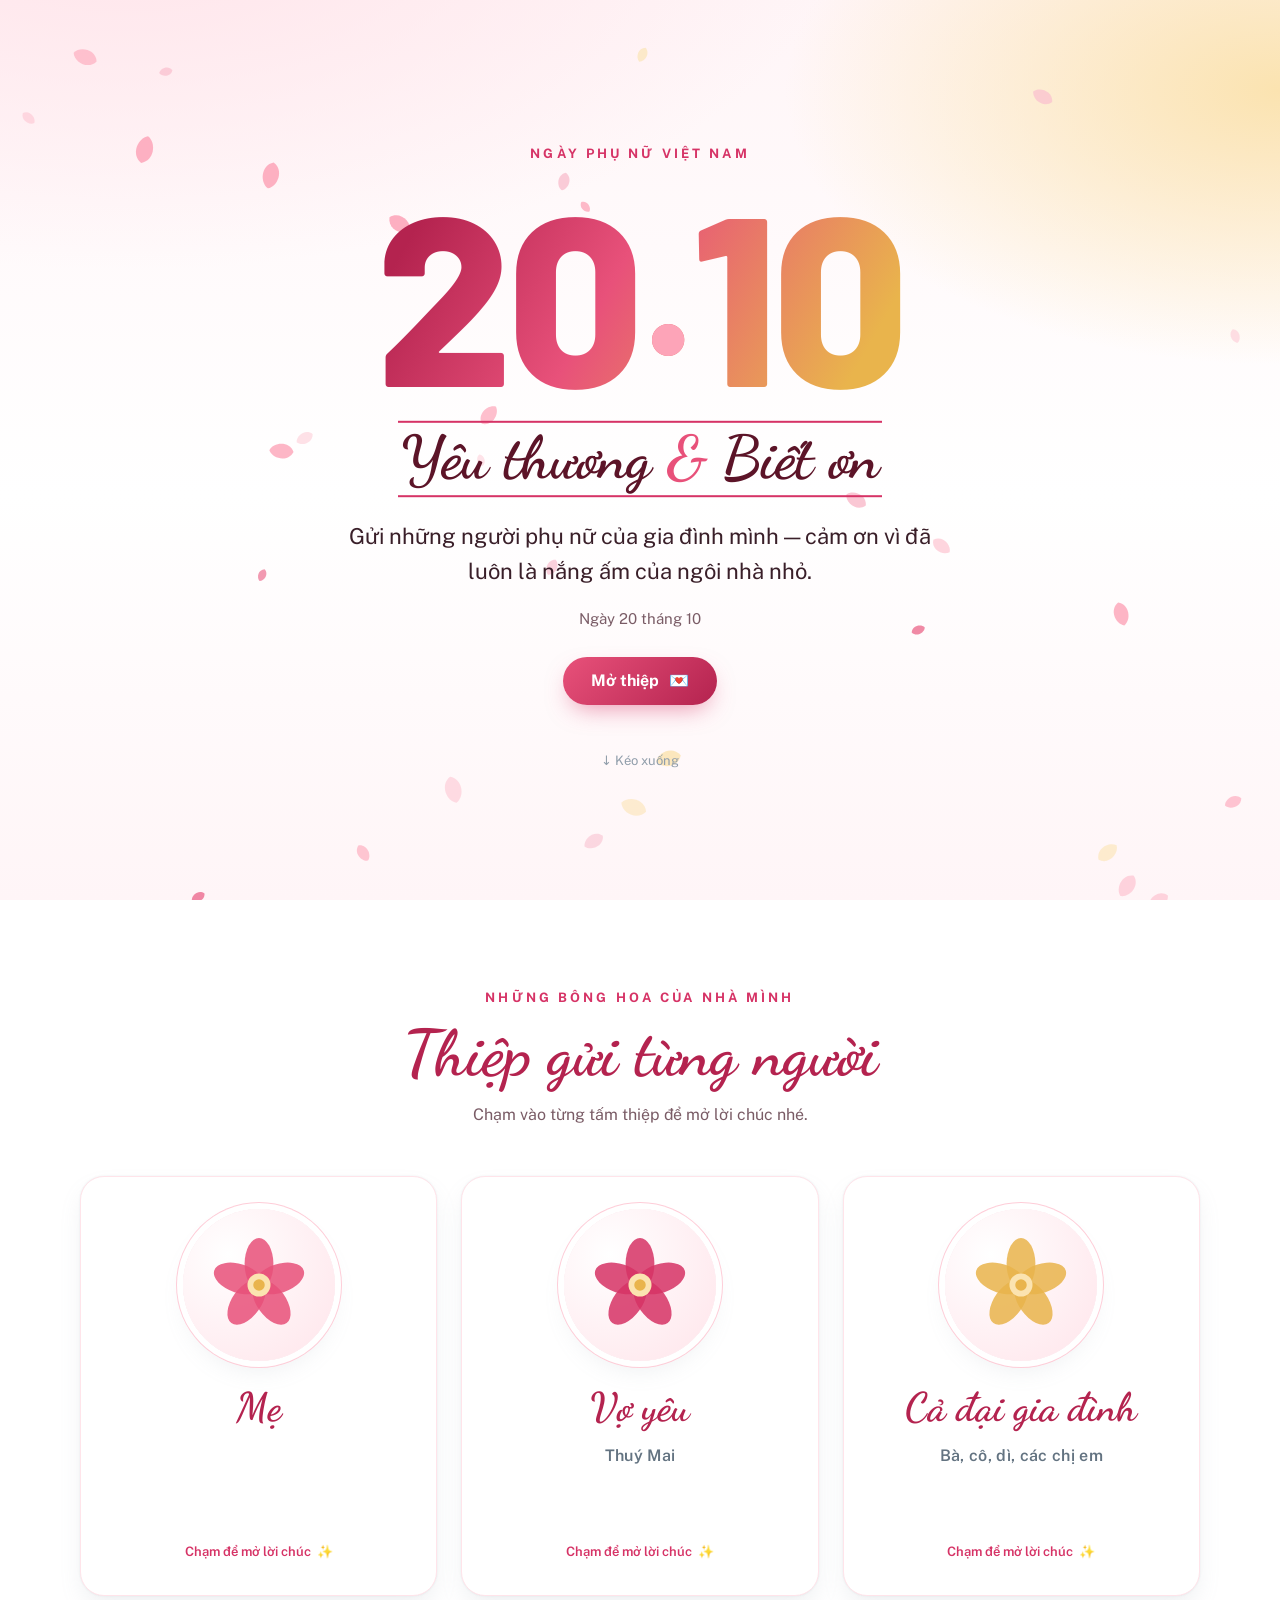
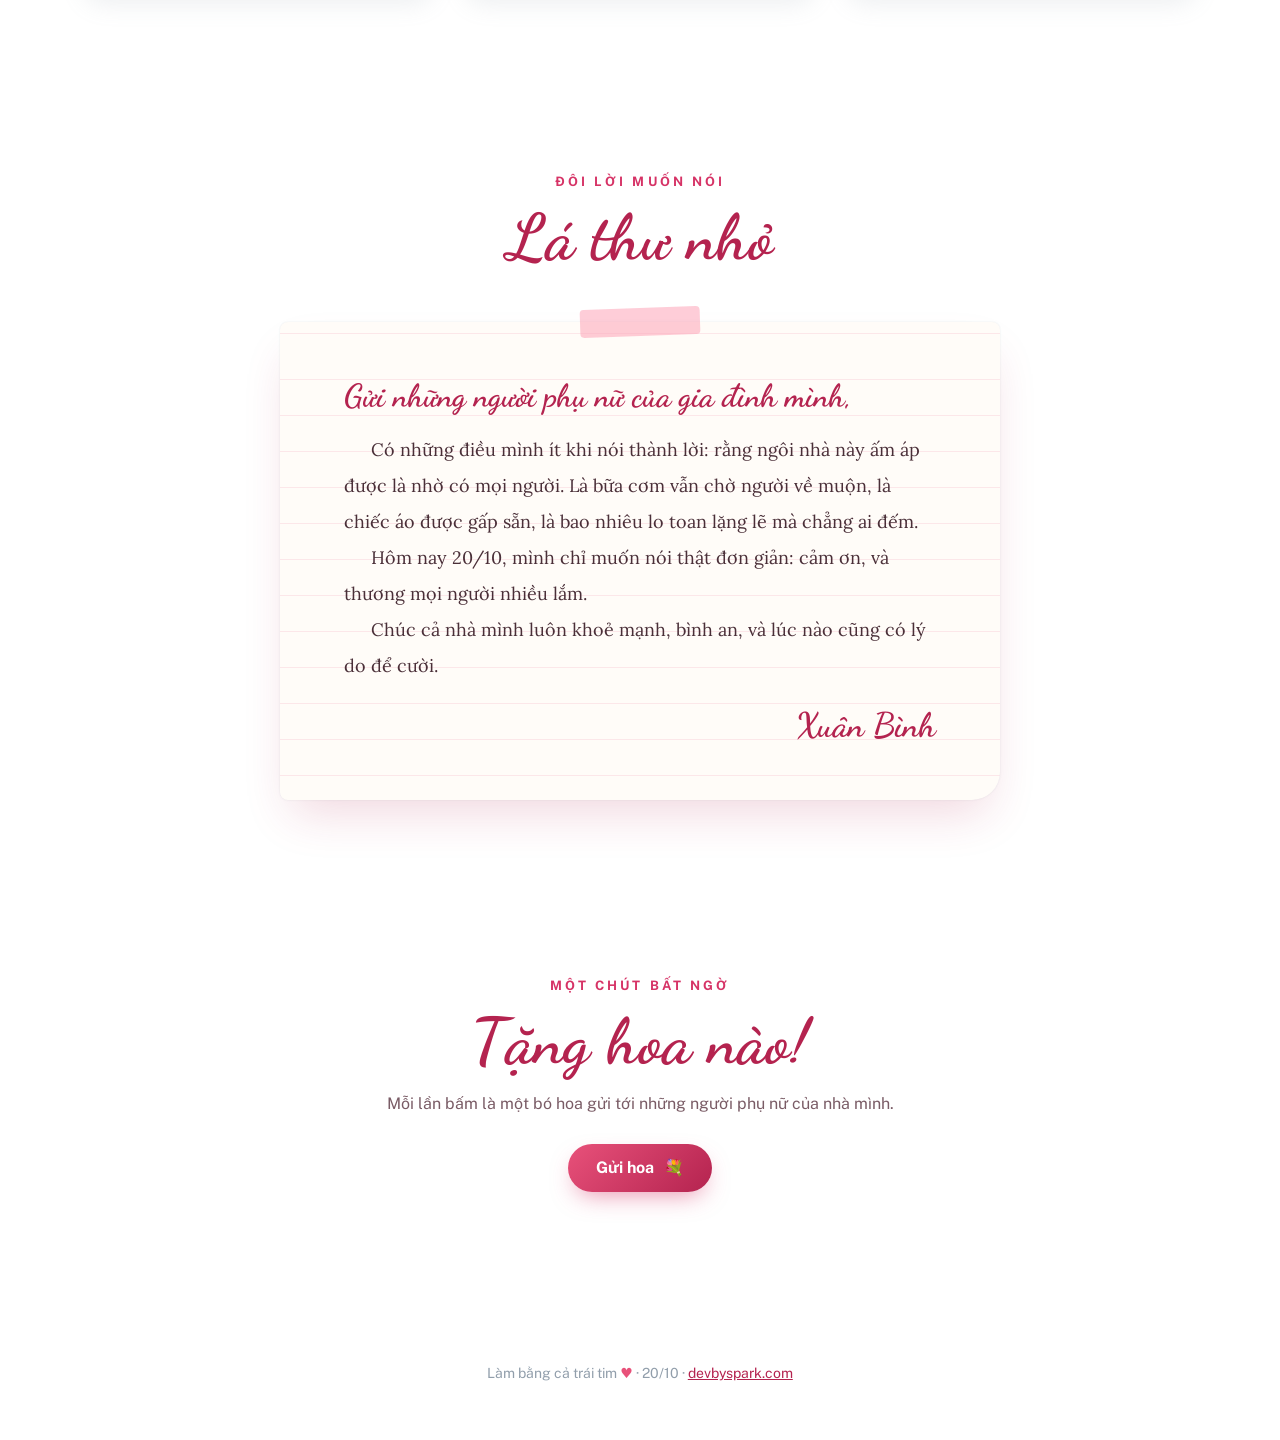
==== index.html @ 5cf52f30 "Trang thiệp 20/10 cho gia đình (family.devbyspark.com) Một file index.html tĩnh: hero 20•10, thiệp l" ====
<!doctype html>
<html lang="vi">
<head>
  <meta charset="utf-8">
  <meta name="viewport" content="width=device-width, initial-scale=1, viewport-fit=cover">
  <title>Chúc mừng 20/10 · Gia đình Xuân Bình</title>
  <meta name="description" content="Gửi những người phụ nữ của gia đình mình — chúc mừng Ngày Phụ nữ Việt Nam 20/10.">
  <meta name="theme-color" content="#FFF1F4">
  <meta name="color-scheme" content="light">

  <!-- Ảnh xem trước khi gửi link qua Zalo / Messenger / Facebook -->
  <meta property="og:type" content="website">
  <meta property="og:url" content="https://family.devbyspark.com/">
  <meta property="og:title" content="Chúc mừng 20/10 🌷 Gửi những người phụ nữ của gia đình mình">
  <meta property="og:description" content="Cảm ơn vì đã luôn là nắng ấm của ngôi nhà nhỏ. Chạm để mở thiệp nhé!">
  <meta property="og:image" content="https://family.devbyspark.com/og.png">
  <meta property="og:image:width" content="1200">
  <meta property="og:image:height" content="630">
  <meta name="twitter:card" content="summary_large_image">

  <link rel="icon" href="data:image/svg+xml,<svg xmlns='http://www.w3.org/2000/svg' viewBox='0 0 100 100'><text y='.9em' font-size='90'>🌷</text></svg>">

  <link rel="preconnect" href="https://fonts.googleapis.com">
  <link rel="preconnect" href="https://fonts.gstatic.com" crossorigin>
  <link href="https://fonts.googleapis.com/css2?family=Barlow:wght@700;800&family=Dancing+Script:wght@600;700&family=Lora:ital@0;1&family=Public+Sans:wght@400;600;700&display=swap" rel="stylesheet">

  <style>
    /* Font + thang xám lấy theo Minimal (devbyspark.com), màu chủ đạo đổi sang hồng cho 20/10 */
    :root {
      --rose-50: #FFF5F7;
      --rose-100: #FFE4EA;
      --rose-200: #FECDD8;
      --rose-300: #FDA4B8;
      --rose-500: #E8517A;
      --rose-600: #D63366;
      --rose-700: #B4234F;
      --rose-900: #5C1428;
      --gold-200: #FBE3B0;
      --gold-500: #E9B44C;
      --grey-500: #919EAB;
      --grey-600: #637381;
      --grey-800: #1C252E;
      --text: #3A1F29;
      --muted: #7A5C66;
      --paper: #FFFCF8;
      --font-sans: 'Public Sans', system-ui, -apple-system, 'Segoe UI', Roboto, sans-serif;
      --font-display: 'Barlow', var(--font-sans);
      --font-script: 'Dancing Script', 'Segoe Script', cursive;
      --font-serif: 'Lora', Georgia, serif;
      --radius: 24px;
      --shadow: 0 0 2px 0 rgba(145, 158, 171, .2), 0 12px 24px -4px rgba(145, 158, 171, .16);
      --shadow-lg: 0 0 2px 0 rgba(145, 158, 171, .24), 0 24px 48px -12px rgba(180, 35, 79, .18);
    }

    *, *::before, *::after { box-sizing: border-box; margin: 0; padding: 0; }
    html { scroll-behavior: smooth; -webkit-text-size-adjust: 100%; }
    body {
      font-family: var(--font-sans);
      color: var(--text);
      background:
        radial-gradient(1200px 600px at 10% -10%, var(--rose-100), transparent 60%),
        radial-gradient(900px 500px at 100% 10%, var(--gold-200), transparent 55%),
        linear-gradient(180deg, var(--rose-50) 0%, #fff 55%, var(--rose-50) 100%);
      background-attachment: fixed;
      line-height: 1.6;
      overflow-x: hidden;
      min-height: 100vh;
    }
    img { display: block; max-width: 100%; }
    a { color: var(--rose-700); }
    :focus-visible { outline: 3px solid var(--rose-500); outline-offset: 3px; border-radius: 8px; }

    #petals { position: fixed; inset: 0; width: 100%; height: 100%; pointer-events: none; z-index: 1; }
    main, footer { position: relative; z-index: 2; }

    .container { width: min(1120px, 100% - 32px); margin-inline: auto; }
    section { padding: 88px 0; }
    .eyebrow {
      font-size: 13px; font-weight: 700; letter-spacing: .24em; text-transform: uppercase;
      color: var(--rose-600);
    }
    .section-title {
      font-family: var(--font-script); font-weight: 700; color: var(--rose-700);
      font-size: clamp(40px, 7vw, 64px); line-height: 1.15; margin-top: 8px;
    }
    .section-sub { color: var(--muted); max-width: 560px; margin: 12px auto 0; }
    .center { text-align: center; }

    /* ---------- Hero ---------- */
    .hero {
      min-height: 100svh; display: grid; place-items: center; text-align: center;
      padding: 72px 0 56px;
    }
    .hero-inner { display: flex; flex-direction: column; align-items: center; gap: 18px; }
    .big-date {
      font-family: var(--font-display); font-weight: 800; line-height: .9;
      font-size: clamp(104px, 26vw, 240px); letter-spacing: -.02em;
      background: linear-gradient(120deg, var(--rose-700) 10%, var(--rose-500) 45%, var(--gold-500) 90%);
      -webkit-background-clip: text; background-clip: text; color: transparent;
      animation: rise 1s cubic-bezier(.16, 1, .3, 1) both;
    }
    .big-date .dot { font-size: .5em; vertical-align: middle; margin: 0 .08em; color: var(--rose-300); -webkit-text-fill-color: var(--rose-300); }

    /* Hiệu ứng chữ lấy từ trang cưới (ml5): vạch kẻ mở ra rồi tách đôi, chữ trượt vào từ hai bên */
    .ml5 {
      font-family: var(--font-script); font-weight: 700; color: var(--rose-900);
      font-size: clamp(34px, 7vw, 60px); line-height: 1;
    }
    .ml5 .wrap { position: relative; display: inline-block; padding: .18em .05em .22em; white-space: nowrap; }
    .ml5 .line {
      position: absolute; left: 0; right: 0; top: 50%; height: 2px; margin-top: -1px;
      background: var(--rose-600); opacity: 0; scale: 0 1;
    }
    .ml5 .line1 { animation: grow .7s cubic-bezier(.87, 0, .13, 1) .5s both, up .6s cubic-bezier(.16, 1, .3, 1) 1.2s both; }
    .ml5 .line2 { animation: grow .7s cubic-bezier(.87, 0, .13, 1) .5s both, down .6s cubic-bezier(.16, 1, .3, 1) 1.2s both; }
    .ml5 .letters { display: inline-block; opacity: 0; }
    .ml5 .left { animation: inLeft .6s cubic-bezier(.16, 1, .3, 1) 1.5s both; }
    .ml5 .amp { margin: 0 .25em; color: var(--rose-500); animation: amp .6s cubic-bezier(.16, 1, .3, 1) 1.3s both; }
    .ml5 .right { animation: inRight .6s cubic-bezier(.16, 1, .3, 1) 1.7s both; }

    @keyframes grow { from { opacity: .5; scale: 0 1; } to { opacity: 1; scale: 1 1; } }
    @keyframes up { to { translate: 0 -.62em; } }
    @keyframes down { to { translate: 0 .62em; } }
    @keyframes amp { from { opacity: 0; scale: 1 .5; } to { opacity: 1; scale: 1 1; } }
    @keyframes inLeft { from { opacity: 0; translate: .5em 0; } to { opacity: 1; translate: 0 0; } }
    @keyframes inRight { from { opacity: 0; translate: -.5em 0; } to { opacity: 1; translate: 0 0; } }
    @keyframes rise { from { opacity: 0; translate: 0 24px; } to { opacity: 1; translate: 0 0; } }
    @keyframes fade { from { opacity: 0; } to { opacity: 1; } }

    .hero-lead {
      font-size: clamp(18px, 2.6vw, 22px); color: var(--text); max-width: 620px;
      animation: fade 1s ease 1.5s both;
    }
    .hero-date { color: var(--muted); font-size: 15px; animation: fade 1s ease 1.7s both; }
    .btn {
      display: inline-flex; align-items: center; gap: 10px; cursor: pointer;
      font: 700 16px/1 var(--font-sans); color: #fff; text-decoration: none;
      background: linear-gradient(135deg, var(--rose-500), var(--rose-700));
      border: 0; border-radius: 999px; padding: 16px 28px; margin-top: 8px;
      box-shadow: 0 10px 24px -8px rgba(214, 51, 102, .55);
      transition: transform .2s ease, box-shadow .2s ease;
      -webkit-tap-highlight-color: transparent;
    }
    .btn:hover { transform: translateY(-2px); box-shadow: 0 14px 28px -8px rgba(214, 51, 102, .6); }
    .btn:active { transform: translateY(0) scale(.98); }
    .hero .btn { animation: fade 1s ease 1.9s both; }
    .btn-ghost {
      background: #fff; color: var(--rose-700); box-shadow: var(--shadow);
      border: 1px solid var(--rose-200);
    }
    .scroll-hint { margin-top: 28px; font-size: 13px; color: var(--grey-500); animation: fade 1s ease 2.2s both; }
    .scroll-hint span { display: inline-block; animation: bob 1.6s ease-in-out infinite; }
    @keyframes bob { 50% { translate: 0 6px; } }

    /* ---------- Thiệp từng người ---------- */
    .cards {
      display: grid; gap: 24px; margin-top: 48px;
      grid-template-columns: repeat(auto-fit, minmax(min(100%, 300px), 1fr));
    }
    .card {
      all: unset; display: block; cursor: pointer; perspective: 1400px;
      -webkit-tap-highlight-color: transparent; border-radius: var(--radius);
    }
    .card-inner {
      display: grid; transform-style: preserve-3d;
      transition: transform .8s cubic-bezier(.2, .8, .2, 1);
    }
    .card[aria-pressed="true"] .card-inner { transform: rotateY(180deg); }
    .face {
      grid-area: 1 / 1; backface-visibility: hidden; -webkit-backface-visibility: hidden;
      border-radius: var(--radius); padding: 32px 28px; min-height: 420px;
      display: flex; flex-direction: column; align-items: center; justify-content: center;
      text-align: center; gap: 14px; box-shadow: var(--shadow);
    }
    .front {
      background: #fff; border: 1px solid var(--rose-100);
      transition: box-shadow .3s ease, translate .3s ease;
    }
    .card:hover .front { box-shadow: var(--shadow-lg); translate: 0 -4px; }
    .back {
      transform: rotateY(180deg);
      background: linear-gradient(160deg, var(--rose-600), var(--rose-900));
      color: #fff;
    }
    .avatar {
      width: 152px; height: 152px; border-radius: 50%; overflow: hidden; flex: none;
      background: radial-gradient(circle at 30% 30%, #fff, var(--rose-100));
      box-shadow: 0 0 0 6px #fff, 0 0 0 7px var(--rose-200), var(--shadow);
      display: grid; place-items: center;
    }
    .avatar img { width: 100%; height: 100%; object-fit: cover; }
    .avatar svg { width: 96px; height: 96px; }
    .role { font-family: var(--font-script); font-weight: 700; font-size: 40px; line-height: 1.1; color: var(--rose-700); margin-top: 10px; }
    .name { font-weight: 600; color: var(--grey-600); letter-spacing: .02em; }
    .tap {
      margin-top: auto; font-size: 13px; color: var(--rose-600); font-weight: 600;
      display: inline-flex; gap: 6px; align-items: center;
    }
    .back .to { font-family: var(--font-script); font-size: 34px; line-height: 1.1; }
    .back .wish { font-family: var(--font-serif); font-style: italic; font-size: 17px; line-height: 1.75; max-width: 34ch; }
    .back .tap { color: var(--rose-200); }

    /* ---------- Lá thư ---------- */
    .letter {
      position: relative; max-width: 720px; margin: 48px auto 0;
      background: var(--paper); border-radius: 8px 8px 28px 8px; padding: 56px clamp(24px, 6vw, 64px);
      box-shadow: var(--shadow-lg);
      background-image: repeating-linear-gradient(transparent 0 35px, rgba(232, 81, 122, .12) 35px 36px);
      background-position: 0 22px;
    }
    .letter::before {
      content: ""; position: absolute; top: -14px; left: 50%; translate: -50% 0;
      width: 120px; height: 28px; border-radius: 4px; rotate: -2deg;
      background: rgba(253, 164, 184, .55);
    }
    .letter .hello { font-family: var(--font-script); font-weight: 700; font-size: 32px; color: var(--rose-700); line-height: 36px; margin-bottom: 18px; }
    .letter p { font-family: var(--font-serif); font-size: 18px; line-height: 36px; color: #4A2F38; }
    .letter p + p { margin-top: 0; text-indent: 1.5em; }
    .letter .sign { font-family: var(--font-script); font-weight: 700; font-size: 34px; color: var(--rose-700); text-align: right; margin-top: 24px; line-height: 36px; }

    /* ---------- Album (chỉ hiện khi có ảnh) ---------- */
    .gallery {
      display: grid; grid-template-columns: repeat(3, 1fr); gap: 16px;
      height: 130vh; overflow: hidden; margin-top: 48px; border-radius: var(--radius);
      background: var(--rose-900); padding: 16px;
    }
    .gallery .col { display: flex; flex-direction: column; gap: 16px; will-change: transform; }
    .gallery .col:nth-child(1) { margin-top: -30%; }
    .gallery .col:nth-child(2) { margin-top: -70%; }
    .gallery .col:nth-child(3) { margin-top: -40%; }
    .gallery img { width: 100%; aspect-ratio: 3 / 4; object-fit: cover; border-radius: 16px; }
    @media (max-width: 640px) {
      .gallery { grid-template-columns: repeat(2, 1fr); height: 110vh; gap: 10px; padding: 10px; }
      .gallery .col { gap: 10px; }
      .gallery .col:nth-child(3) { display: none; }
    }

    /* ---------- Tặng hoa ---------- */
    .gift { text-align: center; }
    .gift-count { margin-top: 16px; color: var(--muted); min-height: 1.6em; }
    .burst {
      position: fixed; left: 0; top: 0; pointer-events: none; z-index: 50;
      font-size: 28px; line-height: 1; will-change: transform, opacity;
    }

    footer { padding: 40px 0 56px; text-align: center; color: var(--grey-500); font-size: 14px; }
    footer .heart { color: var(--rose-500); }

    .reveal-on-scroll { opacity: 0; translate: 0 32px; transition: opacity .9s ease, translate .9s cubic-bezier(.16, 1, .3, 1); }
    .reveal-on-scroll.in { opacity: 1; translate: 0 0; }

    @media (prefers-reduced-motion: reduce) {
      *, *::before, *::after { animation-duration: .01ms !important; animation-delay: 0s !important; transition-duration: .01ms !important; }
      .reveal-on-scroll { opacity: 1; translate: none; }
      html { scroll-behavior: auto; }
    }
  </style>
</head>
<body>
  <canvas id="petals" aria-hidden="true"></canvas>

  <main>
    <header class="hero">
      <div class="container hero-inner">
        <p class="eyebrow">Ngày Phụ nữ Việt Nam</p>
        <h1 class="big-date" aria-label="20 tháng 10">20<span class="dot">•</span>10</h1>
        <p class="ml5" aria-label="Yêu thương và biết ơn">
          <span class="wrap" aria-hidden="true">
            <span class="line line1"></span>
            <span class="letters left">Yêu thương</span><span class="letters amp">&amp;</span><span class="letters right">Biết ơn</span>
            <span class="line line2"></span>
          </span>
        </p>
        <p class="hero-lead">Gửi những người phụ nữ của gia đình mình — cảm ơn vì đã luôn là nắng ấm của ngôi nhà nhỏ.</p>
        <p class="hero-date" id="today">20 tháng 10</p>
        <a class="btn" href="#thiep">Mở thiệp <span aria-hidden="true">💌</span></a>
        <p class="scroll-hint"><span aria-hidden="true">↓</span> Kéo xuống</p>
      </div>
    </header>

    <section id="thiep">
      <div class="container center">
        <p class="eyebrow reveal-on-scroll">Những bông hoa của nhà mình</p>
        <h2 class="section-title reveal-on-scroll">Thiệp gửi từng người</h2>
        <p class="section-sub reveal-on-scroll">Chạm vào từng tấm thiệp để mở lời chúc nhé.</p>
        <div class="cards" id="cards"></div>
      </div>
    </section>

    <section id="album" hidden>
      <div class="container center">
        <p class="eyebrow reveal-on-scroll">Những khoảnh khắc</p>
        <h2 class="section-title reveal-on-scroll">Nhà mình</h2>
        <div class="gallery" id="gallery"></div>
      </div>
    </section>

    <section id="thu">
      <div class="container center">
        <p class="eyebrow reveal-on-scroll">Đôi lời muốn nói</p>
        <h2 class="section-title reveal-on-scroll">Lá thư nhỏ</h2>
        <article class="letter reveal-on-scroll" style="text-align:left">
          <p class="hello">Gửi những người phụ nữ của gia đình mình,</p>
          <p>Có những điều mình ít khi nói thành lời: rằng ngôi nhà này ấm áp được là nhờ có mọi người. Là bữa cơm vẫn chờ người về muộn, là chiếc áo được gấp sẵn, là bao nhiêu lo toan lặng lẽ mà chẳng ai đếm.</p>
          <p>Hôm nay 20/10, mình chỉ muốn nói thật đơn giản: cảm ơn, và thương mọi người nhiều lắm.</p>
          <p>Chúc cả nhà mình luôn khoẻ mạnh, bình an, và lúc nào cũng có lý do để cười.</p>
          <p class="sign">Xuân Bình</p>
        </article>
      </div>
    </section>

    <section class="gift">
      <div class="container">
        <p class="eyebrow reveal-on-scroll">Một chút bất ngờ</p>
        <h2 class="section-title reveal-on-scroll">Tặng hoa nào!</h2>
        <p class="section-sub reveal-on-scroll">Mỗi lần bấm là một bó hoa gửi tới những người phụ nữ của nhà mình.</p>
        <button class="btn" id="giftBtn" type="button" style="margin-top:28px">Gửi hoa <span aria-hidden="true">💐</span></button>
        <p class="gift-count" id="giftCount" aria-live="polite"></p>
      </div>
    </section>
  </main>

  <footer>
    <p>Làm bằng cả trái tim <span class="heart">♥</span> · 20/10 · <a href="https://devbyspark.com">devbyspark.com</a></p>
  </footer>

  <script>
    // ====== SỬA NỘI DUNG Ở ĐÂY ======
    // photo: đường dẫn ảnh trong thư mục photos/ (vd 'photos/me.jpg'), để trống thì hiện hình bông hoa.
    const FAMILY = [
      {
        role: 'Mẹ',
        name: '',
        to: 'Gửi mẹ yêu',
        photo: '',
        color: '#E8517A',
        wish: 'Cảm ơn mẹ vì cả một đời tảo tần, vì những bữa cơm ấm và những lời dặn dò chưa bao giờ cũ. Con chúc mẹ luôn mạnh khoẻ, vui vẻ và bình an — để con được làm con của mẹ thật lâu.'
      },
      {
        role: 'Vợ yêu',
        name: 'Thuý Mai',
        to: 'Gửi Mai của anh',
        photo: '',
        color: '#D63366',
        wish: 'Cảm ơn em đã cùng anh về chung một nhà và biến những ngày bình thường thành những ngày đáng nhớ. Chúc em luôn xinh đẹp, được yêu thương và cười thật nhiều. Hôm nay em cứ nghỉ ngơi, mọi việc để anh lo nhé!'
      },
      {
        role: 'Cả đại gia đình',
        name: 'Bà, cô, dì, các chị em',
        to: 'Gửi cả nhà mình',
        photo: '',
        color: '#E9B44C',
        wish: 'Chúc bà, các cô, các dì và các chị em gái trong đại gia đình một ngày 20/10 thật nhiều niềm vui — luôn khoẻ, luôn đẹp và luôn được yêu thương như cách mọi người vẫn thương cả nhà.'
      }
    ];

    // Ảnh album (để trống thì ẩn mục album). Vd: ['photos/1.jpg', 'photos/2.jpg', ...]
    const PHOTOS = [];
    // =================================

    const flowerSvg = (c) => `
      <svg viewBox="0 0 100 100" aria-hidden="true">
        <g transform="translate(50 50)">
          ${[0, 72, 144, 216, 288].map(r => `<ellipse rx="15" ry="27" cy="-22" fill="${c}" opacity=".85" transform="rotate(${r})"/>`).join('')}
          <circle r="12" fill="#FBE3B0"/><circle r="6" fill="#E9B44C"/>
        </g>
      </svg>`;

    const esc = (s) => String(s).replace(/[&<>"']/g, ch => ({ '&': '&amp;', '<': '&lt;', '>': '&gt;', '"': '&quot;', "'": '&#39;' }[ch]));

    // Thiệp lật
    const cardsEl = document.getElementById('cards');
    cardsEl.innerHTML = FAMILY.map((p, i) => `
      <button class="card reveal-on-scroll" type="button" aria-pressed="false" style="transition-delay:${i * 120}ms"
              aria-label="Thiệp gửi ${esc(p.role)}${p.name ? ' ' + esc(p.name) : ''} — chạm để lật">
        <span class="card-inner">
          <span class="face front">
            <span class="avatar">${p.photo ? `<img src="${esc(p.photo)}" alt="${esc(p.name || p.role)}" loading="lazy">` : flowerSvg(p.color)}</span>
            <span class="role">${esc(p.role)}</span>
            ${p.name ? `<span class="name">${esc(p.name)}</span>` : ''}
            <span class="tap">Chạm để mở lời chúc <span aria-hidden="true">✨</span></span>
          </span>
          <span class="face back">
            <span class="to">${esc(p.to)}</span>
            <span class="wish">${esc(p.wish)}</span>
            <span class="tap">Chạm để lật lại</span>
          </span>
        </span>
      </button>`).join('');
    cardsEl.addEventListener('click', (e) => {
      const card = e.target.closest('.card');
      if (!card) return;
      const open = card.getAttribute('aria-pressed') !== 'true';
      card.setAttribute('aria-pressed', String(open));
      if (open) burst(card, 10);
    });

    // Ngày hôm nay (giờ Việt Nam)
    try {
      const now = new Date();
      const vn = new Intl.DateTimeFormat('vi-VN', { timeZone: 'Asia/Ho_Chi_Minh', weekday: 'long', day: 'numeric', month: 'long', year: 'numeric' }).format(now);
      const dm = new Intl.DateTimeFormat('en-GB', { timeZone: 'Asia/Ho_Chi_Minh', day: '2-digit', month: '2-digit' }).format(now);
      document.getElementById('today').textContent = dm === '20/10' ? `Hôm nay · ${vn.charAt(0).toUpperCase() + vn.slice(1)}` : 'Ngày 20 tháng 10';
    } catch (_) { /* giữ chữ mặc định */ }

    // Album parallax (giống trang cưới, viết lại không cần framer-motion)
    const reduceMotion = window.matchMedia('(prefers-reduced-motion: reduce)').matches;
    if (PHOTOS.length) {
      const album = document.getElementById('album');
      const gallery = document.getElementById('gallery');
      album.hidden = false;
      const cols = [[], [], []];
      for (let i = 0; i < Math.max(PHOTOS.length, 9); i++) cols[i % 3].push(PHOTOS[i % PHOTOS.length]);
      gallery.innerHTML = cols.map(c => `<div class="col">${c.map(src => `<img src="${esc(src)}" alt="" loading="lazy">`).join('')}</div>`).join('');
      if (!reduceMotion) {
        const colEls = [...gallery.children];
        const speeds = [0.9, 1.6, 0.6];
        let ticking = false;
        const update = () => {
          ticking = false;
          const r = gallery.getBoundingClientRect();
          const progress = Math.min(1, Math.max(0, (innerHeight - r.top) / (innerHeight + r.height)));
          colEls.forEach((el, i) => { el.style.transform = `translate3d(0, ${progress * speeds[i] * r.height * 0.6}px, 0)`; });
        };
        addEventListener('scroll', () => { if (!ticking) { ticking = true; requestAnimationFrame(update); } }, { passive: true });
        update();
      }
    }

    // Hiện dần khi cuộn tới
    const io = 'IntersectionObserver' in window ? new IntersectionObserver((entries) => {
      entries.forEach(en => { if (en.isIntersecting) { en.target.classList.add('in'); io.unobserve(en.target); } });
    }, { threshold: 0.15 }) : null;
    document.querySelectorAll('.reveal-on-scroll').forEach(el => io ? io.observe(el) : el.classList.add('in'));

    // Bung hoa
    const FLOWERS = ['🌷', '🌸', '🌹', '💐', '🌺', '💖'];
    function burst(fromEl, n) {
      if (reduceMotion || !Element.prototype.animate) return;
      const r = fromEl.getBoundingClientRect();
      const cx = r.left + r.width / 2, cy = r.top + r.height / 2;
      for (let i = 0; i < n; i++) {
        const s = document.createElement('span');
        s.className = 'burst';
        s.textContent = FLOWERS[(Math.random() * FLOWERS.length) | 0];
        document.body.appendChild(s);
        const a = Math.random() * Math.PI * 2, d = 90 + Math.random() * 160;
        const dx = Math.cos(a) * d, dy = Math.sin(a) * d - 80;
        const rot = (Math.random() - .5) * 540;
        s.animate([
          { transform: `translate(${cx - 14}px, ${cy - 14}px) scale(.4) rotate(0deg)`, opacity: 1 },
          { transform: `translate(${cx - 14 + dx}px, ${cy - 14 + dy}px) scale(1.2) rotate(${rot / 2}deg)`, opacity: 1, offset: .55 },
          { transform: `translate(${cx - 14 + dx * 1.15}px, ${cy - 14 + dy + 160}px) scale(.9) rotate(${rot}deg)`, opacity: 0 }
        ], { duration: 1400 + Math.random() * 700, easing: 'cubic-bezier(.2,.7,.3,1)' }).onfinish = () => s.remove();
      }
    }

    const giftBtn = document.getElementById('giftBtn');
    const giftCount = document.getElementById('giftCount');
    let gifts = 0;
    try { gifts = parseInt(localStorage.getItem('family-2010-gifts') || '0', 10) || 0; } catch (_) {}
    const renderGifts = () => { giftCount.textContent = gifts ? `Bạn đã gửi ${gifts} bó hoa 💗` : ''; };
    renderGifts();
    giftBtn.addEventListener('click', () => {
      gifts++;
      try { localStorage.setItem('family-2010-gifts', String(gifts)); } catch (_) {}
      renderGifts();
      burst(giftBtn, 18);
    });

    // Cánh hoa rơi
    (function petals() {
      const canvas = document.getElementById('petals');
      const ctx = canvas.getContext && canvas.getContext('2d');
      if (!ctx || reduceMotion) return;
      const colors = ['#FDA4B8', '#FECDD8', '#E8517A', '#FBE3B0', '#F9C0CF'];
      let w, h, dpr, list = [];
      const make = (initial) => ({
        x: Math.random() * w,
        y: initial ? Math.random() * h : -20,
        r: 6 + Math.random() * 8,
        vy: 0.4 + Math.random() * 0.9,
        vx: -0.3 + Math.random() * 0.6,
        rot: Math.random() * Math.PI * 2,
        vr: (Math.random() - .5) * 0.03,
        sway: Math.random() * Math.PI * 2,
        c: colors[(Math.random() * colors.length) | 0],
        a: 0.55 + Math.random() * 0.35
      });
      function resize() {
        dpr = Math.min(window.devicePixelRatio || 1, 2);
        w = innerWidth; h = innerHeight;
        canvas.width = w * dpr; canvas.height = h * dpr;
        ctx.setTransform(dpr, 0, 0, dpr, 0, 0);
        const target = Math.round(Math.min(34, Math.max(14, w / 36)));
        while (list.length < target) list.push(make(true));
        list.length = target;
      }
      function frame() {
        ctx.clearRect(0, 0, w, h);
        for (const p of list) {
          p.sway += 0.02; p.y += p.vy; p.x += p.vx + Math.sin(p.sway) * 0.5; p.rot += p.vr;
          if (p.y > h + 20 || p.x < -30 || p.x > w + 30) Object.assign(p, make(false));
          ctx.save();
          ctx.translate(p.x, p.y); ctx.rotate(p.rot);
          ctx.globalAlpha = p.a; ctx.fillStyle = p.c;
          ctx.beginPath();
          ctx.moveTo(0, -p.r);
          ctx.bezierCurveTo(p.r * .9, -p.r * .6, p.r * .7, p.r * .7, 0, p.r);
          ctx.bezierCurveTo(-p.r * .7, p.r * .7, -p.r * .9, -p.r * .6, 0, -p.r);
          ctx.fill();
          ctx.restore();
        }
        raf = requestAnimationFrame(frame);
      }
      let raf;
      resize();
      addEventListener('resize', resize);
      document.addEventListener('visibilitychange', () => {
        if (document.hidden) cancelAnimationFrame(raf); else raf = requestAnimationFrame(frame);
      });
      raf = requestAnimationFrame(frame);
    })();
  </script>
</body>
</html>
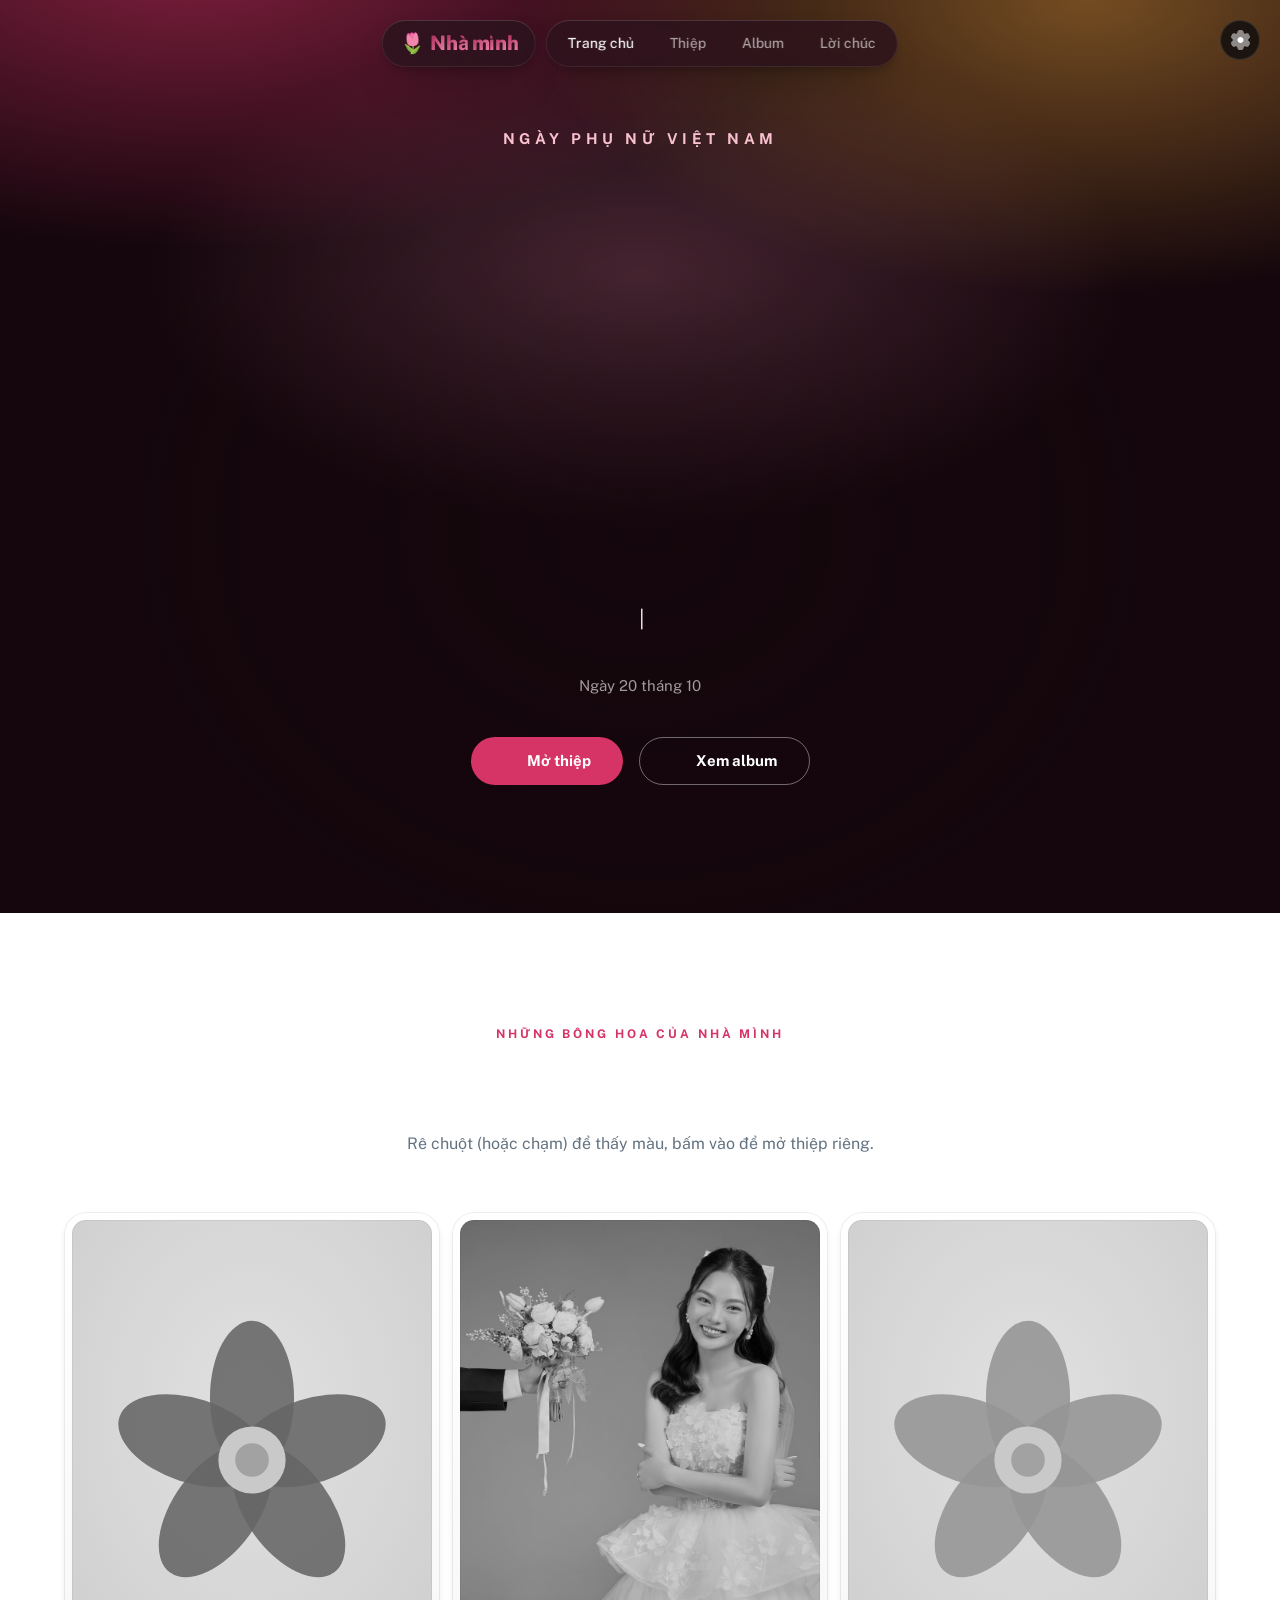
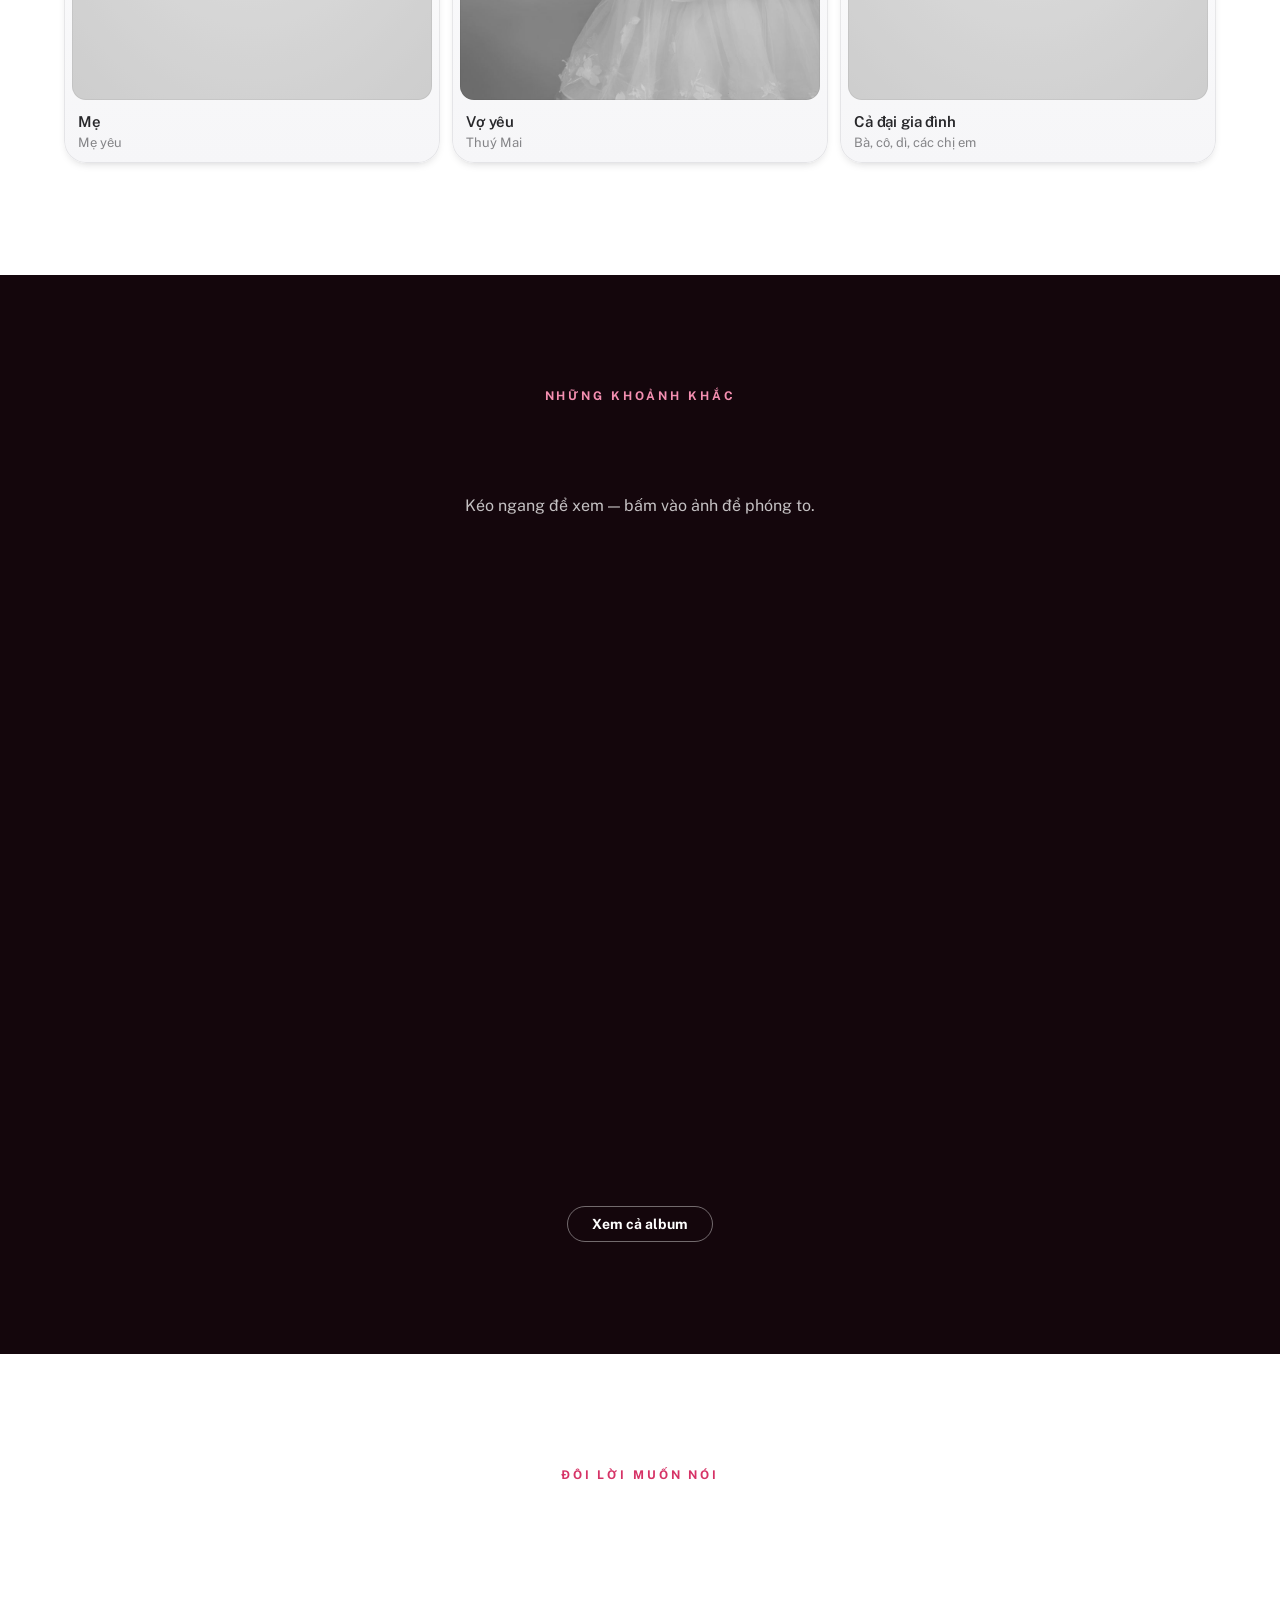
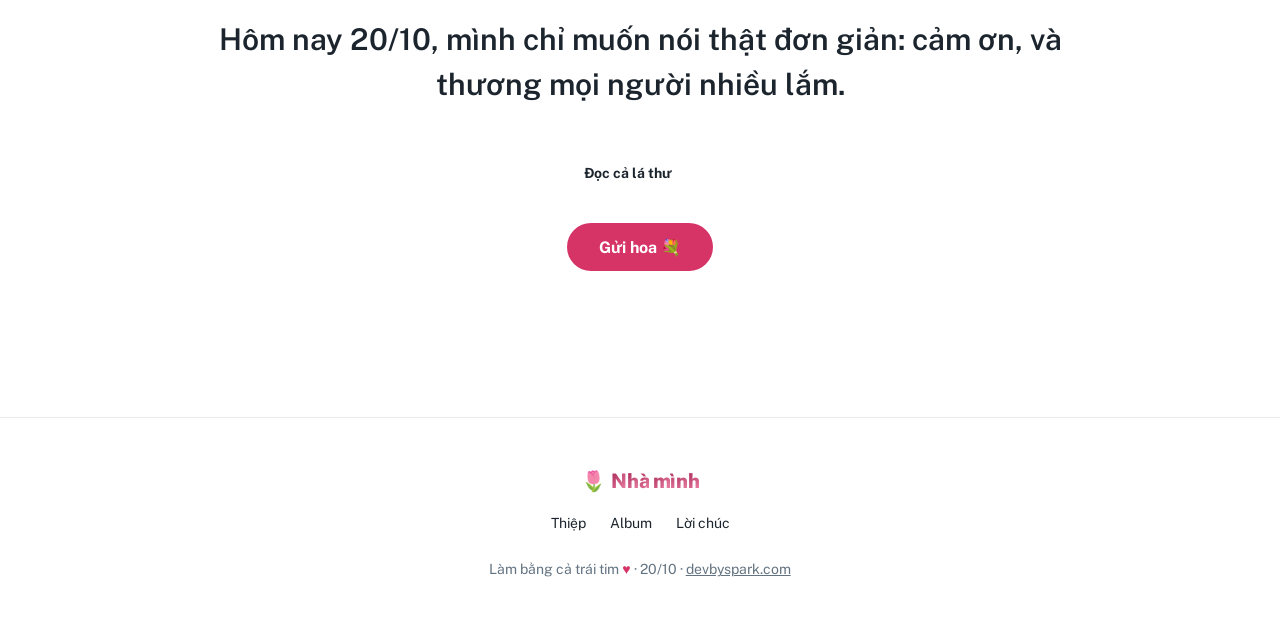
==== commit 90a23d7d: "Bản 2: site nhiều trang (theme Minimal + hiệu ứng React Bits) Thay trang tĩnh 1 file bằng bản build " ====
--- a/index.html
+++ b/index.html
@@ -1,526 +1,25 @@
-<!doctype html>
-<html lang="vi">
-<head>
-  <meta charset="utf-8">
-  <meta name="viewport" content="width=device-width, initial-scale=1, viewport-fit=cover">
-  <title>Chúc mừng 20/10 · Gia đình Xuân Bình</title>
-  <meta name="description" content="Gửi những người phụ nữ của gia đình mình — chúc mừng Ngày Phụ nữ Việt Nam 20/10.">
-  <meta name="theme-color" content="#FFF1F4">
-  <meta name="color-scheme" content="light">
-
-  <!-- Ảnh xem trước khi gửi link qua Zalo / Messenger / Facebook -->
-  <meta property="og:type" content="website">
-  <meta property="og:url" content="https://family.devbyspark.com/">
-  <meta property="og:title" content="Chúc mừng 20/10 🌷 Gửi những người phụ nữ của gia đình mình">
-  <meta property="og:description" content="Cảm ơn vì đã luôn là nắng ấm của ngôi nhà nhỏ. Chạm để mở thiệp nhé!">
-  <meta property="og:image" content="https://family.devbyspark.com/og.png">
-  <meta property="og:image:width" content="1200">
-  <meta property="og:image:height" content="630">
-  <meta name="twitter:card" content="summary_large_image">
-
-  <link rel="icon" href="data:image/svg+xml,<svg xmlns='http://www.w3.org/2000/svg' viewBox='0 0 100 100'><text y='.9em' font-size='90'>🌷</text></svg>">
-
-  <link rel="preconnect" href="https://fonts.googleapis.com">
-  <link rel="preconnect" href="https://fonts.gstatic.com" crossorigin>
-  <link href="https://fonts.googleapis.com/css2?family=Barlow:wght@700;800&family=Dancing+Script:wght@600;700&family=Lora:ital@0;1&family=Public+Sans:wght@400;600;700&display=swap" rel="stylesheet">
-
-  <style>
-    /* Font + thang xám lấy theo Minimal (devbyspark.com), màu chủ đạo đổi sang hồng cho 20/10 */
-    :root {
-      --rose-50: #FFF5F7;
-      --rose-100: #FFE4EA;
-      --rose-200: #FECDD8;
-      --rose-300: #FDA4B8;
-      --rose-500: #E8517A;
-      --rose-600: #D63366;
-      --rose-700: #B4234F;
-      --rose-900: #5C1428;
-      --gold-200: #FBE3B0;
-      --gold-500: #E9B44C;
-      --grey-500: #919EAB;
-      --grey-600: #637381;
-      --grey-800: #1C252E;
-      --text: #3A1F29;
-      --muted: #7A5C66;
-      --paper: #FFFCF8;
-      --font-sans: 'Public Sans', system-ui, -apple-system, 'Segoe UI', Roboto, sans-serif;
-      --font-display: 'Barlow', var(--font-sans);
-      --font-script: 'Dancing Script', 'Segoe Script', cursive;
-      --font-serif: 'Lora', Georgia, serif;
-      --radius: 24px;
-      --shadow: 0 0 2px 0 rgba(145, 158, 171, .2), 0 12px 24px -4px rgba(145, 158, 171, .16);
-      --shadow-lg: 0 0 2px 0 rgba(145, 158, 171, .24), 0 24px 48px -12px rgba(180, 35, 79, .18);
+<!DOCTYPE html><html lang="vi" dir="ltr"><head><meta charSet="utf-8"/><link rel="preconnect" href="/" crossorigin=""/><meta name="viewport" content="width=device-width, initial-scale=1"/><link rel="stylesheet" href="/_next/static/chunks/1fokbakcivw5s.css" data-precedence="next"/><link rel="stylesheet" href="/_next/static/chunks/15a87598x8lxl.css" data-precedence="next"/><link rel="stylesheet" href="/_next/static/chunks/12pfh3mhsdjt0.css" data-precedence="next"/><link rel="stylesheet" href="/_next/static/chunks/3fyt5ch1gl63b.css" data-precedence="next"/><link rel="stylesheet" href="/_next/static/chunks/1pe0rxt_jd2ne.css" data-precedence="next"/><link rel="stylesheet" href="/_next/static/chunks/1frmsmqj4hz4m.css" data-precedence="next"/><link rel="preload" as="script" fetchPriority="low" href="/_next/static/chunks/3mc6dra1m0098.js"/><script src="/_next/static/chunks/2i51e627rllld.js" async=""></script><script src="/_next/static/chunks/2rr6gmf81q-wf.js" async=""></script><script src="/_next/static/chunks/054banjhvo83t.js" async=""></script><script src="/_next/static/chunks/turbopack-2mljov5nj1598.js" async=""></script><script src="/_next/static/chunks/1dvscls1m4vog.js" async=""></script><script src="/_next/static/chunks/271922o3d-o2p.js" async=""></script><script src="/_next/static/chunks/0rhzi6vnpa-v_.js" async=""></script><script src="/_next/static/chunks/3vom2g6iavvzs.js" async=""></script><script src="/_next/static/chunks/14pwhoch6m_xt.js" async=""></script><script src="/_next/static/chunks/1w1z--08g29lz.js" async=""></script><script src="/_next/static/chunks/2fx_cu5c6mvgk.js" async=""></script><script src="/_next/static/chunks/1jn6aw7el72gg.js" async=""></script><script src="/_next/static/chunks/0yhaf-gocom4_.js" async=""></script><script src="/_next/static/chunks/0t5i46od8rcm-.js" async=""></script><script src="/_next/static/chunks/0znrmpn5szq5l.js" async=""></script><script src="/_next/static/chunks/24t9o7z5ec1vq.js" async=""></script><meta name="theme-color" content="#D63366"/><title>Chúc mừng 20/10 · Gia đình Xuân Bình</title><meta name="description" content="Gửi những người phụ nữ của gia đình mình — cảm ơn vì đã luôn là nắng ấm của ngôi nhà nhỏ."/><link rel="manifest" href="/manifest.webmanifest"/><meta property="og:title" content="Chúc mừng 20/10 🌷 Gửi những người phụ nữ của gia đình mình"/><meta property="og:description" content="Cảm ơn vì đã luôn là nắng ấm của ngôi nhà nhỏ. Mở thiệp nhé!"/><meta property="og:url" content="https://family.devbyspark.com/"/><meta property="og:locale" content="vi_VN"/><meta property="og:image" content="https://family.devbyspark.com/og.png"/><meta property="og:image:width" content="1200"/><meta property="og:image:height" content="630"/><meta property="og:type" content="website"/><meta name="twitter:card" content="summary_large_image"/><meta name="twitter:title" content="Chúc mừng 20/10 🌷 Gửi những người phụ nữ của gia đình mình"/><meta name="twitter:description" content="Cảm ơn vì đã luôn là nắng ấm của ngôi nhà nhỏ. Mở thiệp nhé!"/><meta name="twitter:image" content="https://family.devbyspark.com/og.png"/><meta name="twitter:image:width" content="1200"/><meta name="twitter:image:height" content="630"/><link rel="icon" href="/favicon.ico?favicon.2x4jdh7-6kxj1.ico" sizes="64x64" type="image/x-icon"/><link rel="icon" href="/icon.png?icon.0lujvbsg6a-1l.png" sizes="512x512" type="image/png"/><link rel="apple-touch-icon" href="/apple-icon.png?apple-icon.04yhaim695wx3.png" sizes="180x180" type="image/png"/><meta name="next-size-adjust" content=""/><script src="/_next/static/chunks/0cz1d0mv5g_q7.js" noModule=""></script><style data-emotion="css-global qniq00">html{-webkit-font-smoothing:antialiased;-moz-osx-font-smoothing:grayscale;box-sizing:border-box;-webkit-text-size-adjust:100%;}*,*::before,*::after{box-sizing:inherit;}strong,b{font-weight:700;}body{margin:0;color:var(--palette-text-primary);font-family:"Public Sans Variable",-apple-system,BlinkMacSystemFont,"Segoe UI",Roboto,"Helvetica Neue",Arial,sans-serif,"Apple Color Emoji","Segoe UI Emoji","Segoe UI Symbol";font-weight:400;font-size:1rem;line-height:1.5;background-color:var(--palette-background-default);}@media print{body{background-color:var(--palette-common-white);}}body::backdrop{background-color:var(--palette-background-default);}html{font-size:16px;}</style><style data-emotion="css-global u9e05w">body{--layout-nav-zIndex:1201;--layout-nav-mobile-width:288px;--layout-header-blur:8px;--layout-header-zIndex:1101;--layout-header-mobile-height:64px;--layout-header-desktop-height:72px;}</style><style data-emotion="css-global 1qdidnb">:root{--spacing:8px;--shape-borderRadius:8px;--shadows-0:none;--shadows-1:0px 2px 1px -1px rgba(0,0,0,0.2),0px 1px 1px 0px rgba(0,0,0,0.14),0px 1px 3px 0px rgba(0,0,0,0.12);--shadows-2:0px 3px 1px -2px rgba(0,0,0,0.2),0px 2px 2px 0px rgba(0,0,0,0.14),0px 1px 5px 0px rgba(0,0,0,0.12);--shadows-3:0px 3px 3px -2px rgba(0,0,0,0.2),0px 3px 4px 0px rgba(0,0,0,0.14),0px 1px 8px 0px rgba(0,0,0,0.12);--shadows-4:0px 2px 4px -1px rgba(0,0,0,0.2),0px 4px 5px 0px rgba(0,0,0,0.14),0px 1px 10px 0px rgba(0,0,0,0.12);--shadows-5:0px 3px 5px -1px rgba(0,0,0,0.2),0px 5px 8px 0px rgba(0,0,0,0.14),0px 1px 14px 0px rgba(0,0,0,0.12);--shadows-6:0px 3px 5px -1px rgba(0,0,0,0.2),0px 6px 10px 0px rgba(0,0,0,0.14),0px 1px 18px 0px rgba(0,0,0,0.12);--shadows-7:0px 4px 5px -2px rgba(0,0,0,0.2),0px 7px 10px 1px rgba(0,0,0,0.14),0px 2px 16px 1px rgba(0,0,0,0.12);--shadows-8:0px 5px 5px -3px rgba(0,0,0,0.2),0px 8px 10px 1px rgba(0,0,0,0.14),0px 3px 14px 2px rgba(0,0,0,0.12);--shadows-9:0px 5px 6px -3px rgba(0,0,0,0.2),0px 9px 12px 1px rgba(0,0,0,0.14),0px 3px 16px 2px rgba(0,0,0,0.12);--shadows-10:0px 6px 6px -3px rgba(0,0,0,0.2),0px 10px 14px 1px rgba(0,0,0,0.14),0px 4px 18px 3px rgba(0,0,0,0.12);--shadows-11:0px 6px 7px -4px rgba(0,0,0,0.2),0px 11px 15px 1px rgba(0,0,0,0.14),0px 4px 20px 3px rgba(0,0,0,0.12);--shadows-12:0px 7px 8px -4px rgba(0,0,0,0.2),0px 12px 17px 2px rgba(0,0,0,0.14),0px 5px 22px 4px rgba(0,0,0,0.12);--shadows-13:0px 7px 8px -4px rgba(0,0,0,0.2),0px 13px 19px 2px rgba(0,0,0,0.14),0px 5px 24px 4px rgba(0,0,0,0.12);--shadows-14:0px 7px 9px -4px rgba(0,0,0,0.2),0px 14px 21px 2px rgba(0,0,0,0.14),0px 5px 26px 4px rgba(0,0,0,0.12);--shadows-15:0px 8px 9px -5px rgba(0,0,0,0.2),0px 15px 22px 2px rgba(0,0,0,0.14),0px 6px 28px 5px rgba(0,0,0,0.12);--shadows-16:0px 8px 10px -5px rgba(0,0,0,0.2),0px 16px 24px 2px rgba(0,0,0,0.14),0px 6px 30px 5px rgba(0,0,0,0.12);--shadows-17:0px 8px 11px -5px rgba(0,0,0,0.2),0px 17px 26px 2px rgba(0,0,0,0.14),0px 6px 32px 5px rgba(0,0,0,0.12);--shadows-18:0px 9px 11px -5px rgba(0,0,0,0.2),0px 18px 28px 2px rgba(0,0,0,0.14),0px 7px 34px 6px rgba(0,0,0,0.12);--shadows-19:0px 9px 12px -6px rgba(0,0,0,0.2),0px 19px 29px 2px rgba(0,0,0,0.14),0px 7px 36px 6px rgba(0,0,0,0.12);--shadows-20:0px 10px 13px -6px rgba(0,0,0,0.2),0px 20px 31px 3px rgba(0,0,0,0.14),0px 8px 38px 7px rgba(0,0,0,0.12);--shadows-21:0px 10px 13px -6px rgba(0,0,0,0.2),0px 21px 33px 3px rgba(0,0,0,0.14),0px 8px 40px 7px rgba(0,0,0,0.12);--shadows-22:0px 10px 14px -6px rgba(0,0,0,0.2),0px 22px 35px 3px rgba(0,0,0,0.14),0px 8px 42px 7px rgba(0,0,0,0.12);--shadows-23:0px 11px 14px -7px rgba(0,0,0,0.2),0px 23px 36px 3px rgba(0,0,0,0.14),0px 9px 44px 8px rgba(0,0,0,0.12);--shadows-24:0px 11px 15px -7px rgba(0,0,0,0.2),0px 24px 38px 3px rgba(0,0,0,0.14),0px 9px 46px 8px rgba(0,0,0,0.12);--zIndex-mobileStepper:1000;--zIndex-fab:1050;--zIndex-speedDial:1050;--zIndex-appBar:1100;--zIndex-drawer:1200;--zIndex-modal:1300;--zIndex-snackbar:1400;--zIndex-tooltip:1500;--font-h1:800 2.5rem/1.25 "Barlow",-apple-system,BlinkMacSystemFont,"Segoe UI",Roboto,"Helvetica Neue",Arial,sans-serif,"Apple Color Emoji","Segoe UI Emoji","Segoe UI Symbol";--font-h2:800 2rem/1.3333333333333333 "Barlow",-apple-system,BlinkMacSystemFont,"Segoe UI",Roboto,"Helvetica Neue",Arial,sans-serif,"Apple Color Emoji","Segoe UI Emoji","Segoe UI Symbol";--font-h3:700 1.5rem/1.5 "Barlow",-apple-system,BlinkMacSystemFont,"Segoe UI",Roboto,"Helvetica Neue",Arial,sans-serif,"Apple Color Emoji","Segoe UI Emoji","Segoe UI Symbol";--font-h4:700 1.25rem/1.5 "Public Sans Variable",-apple-system,BlinkMacSystemFont,"Segoe UI",Roboto,"Helvetica Neue",Arial,sans-serif,"Apple Color Emoji","Segoe UI Emoji","Segoe UI Symbol";--font-h5:700 1.125rem/1.5 "Public Sans Variable",-apple-system,BlinkMacSystemFont,"Segoe UI",Roboto,"Helvetica Neue",Arial,sans-serif,"Apple Color Emoji","Segoe UI Emoji","Segoe UI Symbol";--font-h6:600 1.0625rem/1.5555555555555556 "Public Sans Variable",-apple-system,BlinkMacSystemFont,"Segoe UI",Roboto,"Helvetica Neue",Arial,sans-serif,"Apple Color Emoji","Segoe UI Emoji","Segoe UI Symbol";--font-subtitle1:600 1rem/1.5 "Public Sans Variable",-apple-system,BlinkMacSystemFont,"Segoe UI",Roboto,"Helvetica Neue",Arial,sans-serif,"Apple Color Emoji","Segoe UI Emoji","Segoe UI Symbol";--font-subtitle2:600 0.875rem/1.5714285714285714 "Public Sans Variable",-apple-system,BlinkMacSystemFont,"Segoe UI",Roboto,"Helvetica Neue",Arial,sans-serif,"Apple Color Emoji","Segoe UI Emoji","Segoe UI Symbol";--font-body1:400 1rem/1.5 "Public Sans Variable",-apple-system,BlinkMacSystemFont,"Segoe UI",Roboto,"Helvetica Neue",Arial,sans-serif,"Apple Color Emoji","Segoe UI Emoji","Segoe UI Symbol";--font-body2:400 0.875rem/1.5714285714285714 "Public Sans Variable",-apple-system,BlinkMacSystemFont,"Segoe UI",Roboto,"Helvetica Neue",Arial,sans-serif,"Apple Color Emoji","Segoe UI Emoji","Segoe UI Symbol";--font-caption:400 0.75rem/1.5 "Public Sans Variable",-apple-system,BlinkMacSystemFont,"Segoe UI",Roboto,"Helvetica Neue",Arial,sans-serif,"Apple Color Emoji","Segoe UI Emoji","Segoe UI Symbol";--font-overline:700 0.75rem/1.5 "Public Sans Variable",-apple-system,BlinkMacSystemFont,"Segoe UI",Roboto,"Helvetica Neue",Arial,sans-serif,"Apple Color Emoji","Segoe UI Emoji","Segoe UI Symbol";--font-button:700 0.875rem/1.7142857142857142 "Public Sans Variable",-apple-system,BlinkMacSystemFont,"Segoe UI",Roboto,"Helvetica Neue",Arial,sans-serif,"Apple Color Emoji","Segoe UI Emoji","Segoe UI Symbol";--font-inherit:inherit inherit/inherit inherit;}:root,[data-color-scheme="light"]{-webkit-print-color-scheme:light;color-scheme:light;--palette-primary-lighter:#FFE4EA;--palette-primary-light:#F48FB1;--palette-primary-main:#D63366;--palette-primary-dark:#A3204F;--palette-primary-darker:#5C1428;--palette-primary-contrastText:#FFFFFF;--palette-primary-lighterChannel:255 228 234;--palette-primary-lightChannel:244 143 177;--palette-primary-mainChannel:214 51 102;--palette-primary-darkChannel:163 32 79;--palette-primary-darkerChannel:92 20 40;--palette-primary-contrastTextChannel:255 255 255;--palette-secondary-lighter:#FFF1D6;--palette-secondary-light:#FFD08A;--palette-secondary-main:#E9A23B;--palette-secondary-dark:#B86E12;--palette-secondary-darker:#7A4100;--palette-secondary-contrastText:#FFFFFF;--palette-secondary-lighterChannel:255 241 214;--palette-secondary-lightChannel:255 208 138;--palette-secondary-mainChannel:233 162 59;--palette-secondary-darkChannel:184 110 18;--palette-secondary-darkerChannel:122 65 0;--palette-secondary-contrastTextChannel:255 255 255;--palette-info-lighter:#CAFDF5;--palette-info-light:#61F3F3;--palette-info-main:#00B8D9;--palette-info-dark:#006C9C;--palette-info-darker:#003768;--palette-info-contrastText:#FFFFFF;--palette-info-lighterChannel:202 253 245;--palette-info-lightChannel:97 243 243;--palette-info-mainChannel:0 184 217;--palette-info-darkChannel:0 108 156;--palette-info-darkerChannel:0 55 104;--palette-info-contrastTextChannel:255 255 255;--palette-success-lighter:#D3FCD2;--palette-success-light:#77ED8B;--palette-success-main:#22C55E;--palette-success-dark:#118D57;--palette-success-darker:#065E49;--palette-success-contrastText:#ffffff;--palette-success-lighterChannel:211 252 210;--palette-success-lightChannel:119 237 139;--palette-success-mainChannel:34 197 94;--palette-success-darkChannel:17 141 87;--palette-success-darkerChannel:6 94 73;--palette-success-contrastTextChannel:255 255 255;--palette-warning-lighter:#FFF5CC;--palette-warning-light:#FFD666;--palette-warning-main:#FFAB00;--palette-warning-dark:#B76E00;--palette-warning-darker:#7A4100;--palette-warning-contrastText:#1C252E;--palette-warning-lighterChannel:255 245 204;--palette-warning-lightChannel:255 214 102;--palette-warning-mainChannel:255 171 0;--palette-warning-darkChannel:183 110 0;--palette-warning-darkerChannel:122 65 0;--palette-warning-contrastTextChannel:28 37 46;--palette-error-lighter:#FFE9D5;--palette-error-light:#FFAC82;--palette-error-main:#FF5630;--palette-error-dark:#B71D18;--palette-error-darker:#7A0916;--palette-error-contrastText:#FFFFFF;--palette-error-lighterChannel:255 233 213;--palette-error-lightChannel:255 172 130;--palette-error-mainChannel:255 86 48;--palette-error-darkChannel:183 29 24;--palette-error-darkerChannel:122 9 22;--palette-error-contrastTextChannel:255 255 255;--palette-common-black:#000000;--palette-common-white:#FFFFFF;--palette-common-blackChannel:0 0 0;--palette-common-whiteChannel:255 255 255;--palette-common-background:#fff;--palette-common-onBackground:#000;--palette-common-backgroundChannel:255 255 255;--palette-common-onBackgroundChannel:0 0 0;--palette-grey-50:#FCFDFD;--palette-grey-100:#F9FAFB;--palette-grey-200:#F4F6F8;--palette-grey-300:#DFE3E8;--palette-grey-400:#C4CDD5;--palette-grey-500:#919EAB;--palette-grey-600:#637381;--palette-grey-700:#454F5B;--palette-grey-800:#1C252E;--palette-grey-900:#141A21;--palette-grey-50Channel:252 253 253;--palette-grey-100Channel:249 250 251;--palette-grey-200Channel:244 246 248;--palette-grey-300Channel:223 227 232;--palette-grey-400Channel:196 205 213;--palette-grey-500Channel:145 158 171;--palette-grey-600Channel:99 115 129;--palette-grey-700Channel:69 79 91;--palette-grey-800Channel:28 37 46;--palette-grey-900Channel:20 26 33;--palette-grey-A100:#f5f5f5;--palette-grey-A200:#eeeeee;--palette-grey-A400:#bdbdbd;--palette-grey-A700:#616161;--palette-divider:rgba(145 158 171 / 20%);--palette-text-primary:#1C252E;--palette-text-secondary:#637381;--palette-text-disabled:#919EAB;--palette-text-primaryChannel:28 37 46;--palette-text-secondaryChannel:99 115 129;--palette-text-disabledChannel:145 158 171;--palette-background-paper:#FFFFFF;--palette-background-default:#FFFFFF;--palette-background-neutral:#F4F6F8;--palette-background-paperChannel:255 255 255;--palette-background-defaultChannel:255 255 255;--palette-background-neutralChannel:244 246 248;--palette-action-hover:rgba(145 158 171 / 8%);--palette-action-selected:rgba(145 158 171 / 16%);--palette-action-focus:rgba(145 158 171 / 24%);--palette-action-disabled:rgba(145 158 171 / 80%);--palette-action-disabledBackground:rgba(145 158 171 / 24%);--palette-action-hoverOpacity:0.08;--palette-action-disabledOpacity:0.48;--palette-action-active:#637381;--palette-action-selectedOpacity:0.08;--palette-action-focusOpacity:0.12;--palette-action-activatedOpacity:0.12;--palette-action-activeChannel:99 115 129;--palette-action-selectedChannel:145;--palette-Alert-errorColor:rgb(102, 68, 52);--palette-Alert-infoColor:rgb(38, 97, 97);--palette-Alert-successColor:rgb(47, 94, 55);--palette-Alert-warningColor:rgb(102, 85, 40);--palette-Alert-errorFilledBg:var(--palette-error-main, #FF5630);--palette-Alert-infoFilledBg:var(--palette-info-main, #00B8D9);--palette-Alert-successFilledBg:var(--palette-success-main, #22C55E);--palette-Alert-warningFilledBg:var(--palette-warning-main, #FFAB00);--palette-Alert-errorFilledColor:#fff;--palette-Alert-infoFilledColor:rgba(0, 0, 0, 0.87);--palette-Alert-successFilledColor:rgba(0, 0, 0, 0.87);--palette-Alert-warningFilledColor:rgba(0, 0, 0, 0.87);--palette-Alert-errorStandardBg:rgb(255, 246, 242);--palette-Alert-infoStandardBg:rgb(239, 253, 253);--palette-Alert-successStandardBg:rgb(241, 253, 243);--palette-Alert-warningStandardBg:rgb(255, 250, 239);--palette-Alert-errorIconColor:var(--palette-error-main, #FF5630);--palette-Alert-infoIconColor:var(--palette-info-main, #00B8D9);--palette-Alert-successIconColor:var(--palette-success-main, #22C55E);--palette-Alert-warningIconColor:var(--palette-warning-main, #FFAB00);--palette-AppBar-defaultBg:var(--palette-grey-100, #F9FAFB);--palette-Avatar-defaultBg:var(--palette-grey-400, #C4CDD5);--palette-Button-inheritContainedBg:var(--palette-grey-300, #DFE3E8);--palette-Button-inheritContainedHoverBg:var(--palette-grey-A100, #f5f5f5);--palette-Chip-defaultBorder:var(--palette-grey-400, #C4CDD5);--palette-Chip-defaultAvatarColor:var(--palette-grey-700, #454F5B);--palette-Chip-defaultIconColor:var(--palette-grey-700, #454F5B);--palette-FilledInput-bg:rgba(0, 0, 0, 0.06);--palette-FilledInput-hoverBg:rgba(0, 0, 0, 0.09);--palette-FilledInput-disabledBg:rgba(0, 0, 0, 0.12);--palette-LinearProgress-primaryBg:rgb(239, 177, 196);--palette-LinearProgress-secondaryBg:rgb(246, 219, 180);--palette-LinearProgress-errorBg:rgb(255, 190, 176);--palette-LinearProgress-infoBg:rgb(158, 228, 240);--palette-LinearProgress-successBg:rgb(171, 232, 193);--palette-LinearProgress-warningBg:rgb(255, 223, 158);--palette-Skeleton-bg:rgba(var(--palette-text-primaryChannel, 28 37 46) / 0.11);--palette-Slider-primaryTrack:rgb(239, 177, 196);--palette-Slider-secondaryTrack:rgb(246, 219, 180);--palette-Slider-errorTrack:rgb(255, 190, 176);--palette-Slider-infoTrack:rgb(158, 228, 240);--palette-Slider-successTrack:rgb(171, 232, 193);--palette-Slider-warningTrack:rgb(255, 223, 158);--palette-SnackbarContent-bg:rgb(50, 50, 50);--palette-SnackbarContent-color:#fff;--palette-SpeedDialAction-fabHoverBg:rgb(216, 216, 216);--palette-StepConnector-border:var(--palette-grey-400, #C4CDD5);--palette-StepContent-border:var(--palette-grey-400, #C4CDD5);--palette-Switch-defaultColor:var(--palette-common-white, #FFFFFF);--palette-Switch-defaultDisabledColor:var(--palette-grey-100, #F9FAFB);--palette-Switch-primaryDisabledColor:rgb(239, 177, 196);--palette-Switch-secondaryDisabledColor:rgb(246, 219, 180);--palette-Switch-errorDisabledColor:rgb(255, 190, 176);--palette-Switch-infoDisabledColor:rgb(158, 228, 240);--palette-Switch-successDisabledColor:rgb(171, 232, 193);--palette-Switch-warningDisabledColor:rgb(255, 223, 158);--palette-TableCell-border:rgba(241, NaN, NaN, 1);--palette-Tooltip-bg:rgba(69, 79, 91, 0.92);--palette-dividerChannel:145;--shadows-0:none;--shadows-1:0px 2px 1px -1px rgba(145 158 171 / 20%),0px 1px 1px 0px rgba(145 158 171 / 14%),0px 1px 3px 0px rgba(145 158 171 / 12%);--shadows-2:0px 3px 1px -2px rgba(145 158 171 / 20%),0px 2px 2px 0px rgba(145 158 171 / 14%),0px 1px 5px 0px rgba(145 158 171 / 12%);--shadows-3:0px 3px 3px -2px rgba(145 158 171 / 20%),0px 3px 4px 0px rgba(145 158 171 / 14%),0px 1px 8px 0px rgba(145 158 171 / 12%);--shadows-4:0px 2px 4px -1px rgba(145 158 171 / 20%),0px 4px 5px 0px rgba(145 158 171 / 14%),0px 1px 10px 0px rgba(145 158 171 / 12%);--shadows-5:0px 3px 5px -1px rgba(145 158 171 / 20%),0px 5px 8px 0px rgba(145 158 171 / 14%),0px 1px 14px 0px rgba(145 158 171 / 12%);--shadows-6:0px 3px 5px -1px rgba(145 158 171 / 20%),0px 6px 10px 0px rgba(145 158 171 / 14%),0px 1px 18px 0px rgba(145 158 171 / 12%);--shadows-7:0px 4px 5px -2px rgba(145 158 171 / 20%),0px 7px 10px 1px rgba(145 158 171 / 14%),0px 2px 16px 1px rgba(145 158 171 / 12%);--shadows-8:0px 5px 5px -3px rgba(145 158 171 / 20%),0px 8px 10px 1px rgba(145 158 171 / 14%),0px 3px 14px 2px rgba(145 158 171 / 12%);--shadows-9:0px 5px 6px -3px rgba(145 158 171 / 20%),0px 9px 12px 1px rgba(145 158 171 / 14%),0px 3px 16px 2px rgba(145 158 171 / 12%);--shadows-10:0px 6px 6px -3px rgba(145 158 171 / 20%),0px 10px 14px 1px rgba(145 158 171 / 14%),0px 4px 18px 3px rgba(145 158 171 / 12%);--shadows-11:0px 6px 7px -4px rgba(145 158 171 / 20%),0px 11px 15px 1px rgba(145 158 171 / 14%),0px 4px 20px 3px rgba(145 158 171 / 12%);--shadows-12:0px 7px 8px -4px rgba(145 158 171 / 20%),0px 12px 17px 2px rgba(145 158 171 / 14%),0px 5px 22px 4px rgba(145 158 171 / 12%);--shadows-13:0px 7px 8px -4px rgba(145 158 171 / 20%),0px 13px 19px 2px rgba(145 158 171 / 14%),0px 5px 24px 4px rgba(145 158 171 / 12%);--shadows-14:0px 7px 9px -4px rgba(145 158 171 / 20%),0px 14px 21px 2px rgba(145 158 171 / 14%),0px 5px 26px 4px rgba(145 158 171 / 12%);--shadows-15:0px 8px 9px -5px rgba(145 158 171 / 20%),0px 15px 22px 2px rgba(145 158 171 / 14%),0px 6px 28px 5px rgba(145 158 171 / 12%);--shadows-16:0px 8px 10px -5px rgba(145 158 171 / 20%),0px 16px 24px 2px rgba(145 158 171 / 14%),0px 6px 30px 5px rgba(145 158 171 / 12%);--shadows-17:0px 8px 11px -5px rgba(145 158 171 / 20%),0px 17px 26px 2px rgba(145 158 171 / 14%),0px 6px 32px 5px rgba(145 158 171 / 12%);--shadows-18:0px 9px 11px -5px rgba(145 158 171 / 20%),0px 18px 28px 2px rgba(145 158 171 / 14%),0px 7px 34px 6px rgba(145 158 171 / 12%);--shadows-19:0px 9px 12px -6px rgba(145 158 171 / 20%),0px 19px 29px 2px rgba(145 158 171 / 14%),0px 7px 36px 6px rgba(145 158 171 / 12%);--shadows-20:0px 10px 13px -6px rgba(145 158 171 / 20%),0px 20px 31px 3px rgba(145 158 171 / 14%),0px 8px 38px 7px rgba(145 158 171 / 12%);--shadows-21:0px 10px 13px -6px rgba(145 158 171 / 20%),0px 21px 33px 3px rgba(145 158 171 / 14%),0px 8px 40px 7px rgba(145 158 171 / 12%);--shadows-22:0px 10px 14px -6px rgba(145 158 171 / 20%),0px 22px 35px 3px rgba(145 158 171 / 14%),0px 8px 42px 7px rgba(145 158 171 / 12%);--shadows-23:0px 11px 14px -7px rgba(145 158 171 / 20%),0px 23px 36px 3px rgba(145 158 171 / 14%),0px 9px 44px 8px rgba(145 158 171 / 12%);--shadows-24:0px 11px 15px -7px rgba(145 158 171 / 20%),0px 24px 38px 3px rgba(145 158 171 / 14%),0px 9px 46px 8px rgba(145 158 171 / 12%);--customShadows-z1:0 1px 2px 0 rgba(145 158 171 / 16%);--customShadows-z4:0 4px 8px 0 rgba(145 158 171 / 16%);--customShadows-z8:0 8px 16px 0 rgba(145 158 171 / 16%);--customShadows-z12:0 12px 24px -4px rgba(145 158 171 / 16%);--customShadows-z16:0 16px 32px -4px rgba(145 158 171 / 16%);--customShadows-z20:0 20px 40px -4px rgba(145 158 171 / 16%);--customShadows-z24:0 24px 48px 0 rgba(145 158 171 / 16%);--customShadows-dialog:-40px 40px 80px -8px rgba(0 0 0 / 24%);--customShadows-card:0 0 2px 0 rgba(145 158 171 / 20%),0 12px 24px -4px rgba(145 158 171 / 12%);--customShadows-dropdown:0 0 2px 0 rgba(145 158 171 / 24%),-20px 20px 40px -4px rgba(145 158 171 / 24%);--customShadows-primary:0 8px 16px 0 rgba(214 51 102 / 24%);--customShadows-secondary:0 8px 16px 0 rgba(233 162 59 / 24%);--customShadows-info:0 8px 16px 0 rgba(0 184 217 / 24%);--customShadows-success:0 8px 16px 0 rgba(34 197 94 / 24%);--customShadows-warning:0 8px 16px 0 rgba(255 171 0 / 24%);--customShadows-error:0 8px 16px 0 rgba(255 86 48 / 24%);--opacity-inputPlaceholder:0.42;--opacity-inputUnderline:0.42;--opacity-switchTrackDisabled:0.12;--opacity-switchTrack:0.38;}[data-color-scheme="dark"]{-webkit-print-color-scheme:dark;color-scheme:dark;--palette-common-black:#000000;--palette-common-white:#FFFFFF;--palette-common-blackChannel:0 0 0;--palette-common-whiteChannel:255 255 255;--palette-common-background:#000;--palette-common-onBackground:#fff;--palette-common-backgroundChannel:0 0 0;--palette-common-onBackgroundChannel:255 255 255;--palette-primary-lighter:#FFE4EA;--palette-primary-light:#F48FB1;--palette-primary-main:#D63366;--palette-primary-dark:#A3204F;--palette-primary-darker:#5C1428;--palette-primary-contrastText:#FFFFFF;--palette-primary-lighterChannel:255 228 234;--palette-primary-lightChannel:244 143 177;--palette-primary-mainChannel:214 51 102;--palette-primary-darkChannel:163 32 79;--palette-primary-darkerChannel:92 20 40;--palette-primary-contrastTextChannel:255 255 255;--palette-secondary-lighter:#FFF1D6;--palette-secondary-light:#FFD08A;--palette-secondary-main:#E9A23B;--palette-secondary-dark:#B86E12;--palette-secondary-darker:#7A4100;--palette-secondary-contrastText:#FFFFFF;--palette-secondary-lighterChannel:255 241 214;--palette-secondary-lightChannel:255 208 138;--palette-secondary-mainChannel:233 162 59;--palette-secondary-darkChannel:184 110 18;--palette-secondary-darkerChannel:122 65 0;--palette-secondary-contrastTextChannel:255 255 255;--palette-error-lighter:#FFE9D5;--palette-error-light:#FFAC82;--palette-error-main:#FF5630;--palette-error-dark:#B71D18;--palette-error-darker:#7A0916;--palette-error-contrastText:#FFFFFF;--palette-error-lighterChannel:255 233 213;--palette-error-lightChannel:255 172 130;--palette-error-mainChannel:255 86 48;--palette-error-darkChannel:183 29 24;--palette-error-darkerChannel:122 9 22;--palette-error-contrastTextChannel:255 255 255;--palette-warning-lighter:#FFF5CC;--palette-warning-light:#FFD666;--palette-warning-main:#FFAB00;--palette-warning-dark:#B76E00;--palette-warning-darker:#7A4100;--palette-warning-contrastText:#1C252E;--palette-warning-lighterChannel:255 245 204;--palette-warning-lightChannel:255 214 102;--palette-warning-mainChannel:255 171 0;--palette-warning-darkChannel:183 110 0;--palette-warning-darkerChannel:122 65 0;--palette-warning-contrastTextChannel:28 37 46;--palette-info-lighter:#CAFDF5;--palette-info-light:#61F3F3;--palette-info-main:#00B8D9;--palette-info-dark:#006C9C;--palette-info-darker:#003768;--palette-info-contrastText:#FFFFFF;--palette-info-lighterChannel:202 253 245;--palette-info-lightChannel:97 243 243;--palette-info-mainChannel:0 184 217;--palette-info-darkChannel:0 108 156;--palette-info-darkerChannel:0 55 104;--palette-info-contrastTextChannel:255 255 255;--palette-success-lighter:#D3FCD2;--palette-success-light:#77ED8B;--palette-success-main:#22C55E;--palette-success-dark:#118D57;--palette-success-darker:#065E49;--palette-success-contrastText:#ffffff;--palette-success-lighterChannel:211 252 210;--palette-success-lightChannel:119 237 139;--palette-success-mainChannel:34 197 94;--palette-success-darkChannel:17 141 87;--palette-success-darkerChannel:6 94 73;--palette-success-contrastTextChannel:255 255 255;--palette-grey-50:#FCFDFD;--palette-grey-100:#F9FAFB;--palette-grey-200:#F4F6F8;--palette-grey-300:#DFE3E8;--palette-grey-400:#C4CDD5;--palette-grey-500:#919EAB;--palette-grey-600:#637381;--palette-grey-700:#454F5B;--palette-grey-800:#1C252E;--palette-grey-900:#141A21;--palette-grey-A100:#f5f5f5;--palette-grey-A200:#eeeeee;--palette-grey-A400:#bdbdbd;--palette-grey-A700:#616161;--palette-grey-50Channel:252 253 253;--palette-grey-100Channel:249 250 251;--palette-grey-200Channel:244 246 248;--palette-grey-300Channel:223 227 232;--palette-grey-400Channel:196 205 213;--palette-grey-500Channel:145 158 171;--palette-grey-600Channel:99 115 129;--palette-grey-700Channel:69 79 91;--palette-grey-800Channel:28 37 46;--palette-grey-900Channel:20 26 33;--palette-text-primary:#FFFFFF;--palette-text-secondary:#919EAB;--palette-text-disabled:#637381;--palette-text-icon:rgba(255, 255, 255, 0.5);--palette-text-primaryChannel:255 255 255;--palette-text-secondaryChannel:145 158 171;--palette-text-disabledChannel:99 115 129;--palette-divider:rgba(145 158 171 / 20%);--palette-background-paper:#1C252E;--palette-background-default:#141A21;--palette-background-neutral:#28323D;--palette-background-paperChannel:28 37 46;--palette-background-defaultChannel:20 26 33;--palette-background-neutralChannel:40 50 61;--palette-action-active:#919EAB;--palette-action-hover:rgba(145 158 171 / 8%);--palette-action-hoverOpacity:0.08;--palette-action-selected:rgba(145 158 171 / 16%);--palette-action-selectedOpacity:0.16;--palette-action-disabled:rgba(145 158 171 / 80%);--palette-action-disabledBackground:rgba(145 158 171 / 24%);--palette-action-disabledOpacity:0.48;--palette-action-focus:rgba(145 158 171 / 24%);--palette-action-focusOpacity:0.12;--palette-action-activatedOpacity:0.24;--palette-action-activeChannel:145 158 171;--palette-action-selectedChannel:145;--palette-Alert-errorColor:rgb(255, 221, 205);--palette-Alert-infoColor:rgb(191, 250, 250);--palette-Alert-successColor:rgb(200, 247, 208);--palette-Alert-warningColor:rgb(255, 238, 193);--palette-Alert-errorFilledBg:var(--palette-error-dark, #B71D18);--palette-Alert-infoFilledBg:var(--palette-info-dark, #006C9C);--palette-Alert-successFilledBg:var(--palette-success-dark, #118D57);--palette-Alert-warningFilledBg:var(--palette-warning-dark, #B76E00);--palette-Alert-errorFilledColor:#fff;--palette-Alert-infoFilledColor:#fff;--palette-Alert-successFilledColor:#fff;--palette-Alert-warningFilledColor:#fff;--palette-Alert-errorStandardBg:rgb(25, 17, 12);--palette-Alert-infoStandardBg:rgb(9, 24, 24);--palette-Alert-successStandardBg:rgb(11, 23, 13);--palette-Alert-warningStandardBg:rgb(25, 21, 10);--palette-Alert-errorIconColor:var(--palette-error-main, #FF5630);--palette-Alert-infoIconColor:var(--palette-info-main, #00B8D9);--palette-Alert-successIconColor:var(--palette-success-main, #22C55E);--palette-Alert-warningIconColor:var(--palette-warning-main, #FFAB00);--palette-AppBar-defaultBg:var(--palette-grey-900, #141A21);--palette-AppBar-darkBg:var(--palette-background-paper, #1C252E);--palette-AppBar-darkColor:var(--palette-text-primary, #FFFFFF);--palette-Avatar-defaultBg:var(--palette-grey-600, #637381);--palette-Button-inheritContainedBg:var(--palette-grey-800, #1C252E);--palette-Button-inheritContainedHoverBg:var(--palette-grey-700, #454F5B);--palette-Chip-defaultBorder:var(--palette-grey-700, #454F5B);--palette-Chip-defaultAvatarColor:var(--palette-grey-300, #DFE3E8);--palette-Chip-defaultIconColor:var(--palette-grey-300, #DFE3E8);--palette-FilledInput-bg:rgba(255, 255, 255, 0.09);--palette-FilledInput-hoverBg:rgba(255, 255, 255, 0.13);--palette-FilledInput-disabledBg:rgba(255, 255, 255, 0.12);--palette-LinearProgress-primaryBg:rgb(107, 25, 51);--palette-LinearProgress-secondaryBg:rgb(116, 81, 29);--palette-LinearProgress-errorBg:rgb(127, 43, 24);--palette-LinearProgress-infoBg:rgb(0, 92, 108);--palette-LinearProgress-successBg:rgb(17, 98, 47);--palette-LinearProgress-warningBg:rgb(127, 85, 0);--palette-Skeleton-bg:rgba(var(--palette-text-primaryChannel, 255 255 255) / 0.13);--palette-Slider-primaryTrack:rgb(107, 25, 51);--palette-Slider-secondaryTrack:rgb(116, 81, 29);--palette-Slider-errorTrack:rgb(127, 43, 24);--palette-Slider-infoTrack:rgb(0, 92, 108);--palette-Slider-successTrack:rgb(17, 98, 47);--palette-Slider-warningTrack:rgb(127, 85, 0);--palette-SnackbarContent-bg:rgb(250, 250, 250);--palette-SnackbarContent-color:rgba(0, 0, 0, 0.87);--palette-SpeedDialAction-fabHoverBg:rgb(62, 69, 77);--palette-StepConnector-border:var(--palette-grey-600, #637381);--palette-StepContent-border:var(--palette-grey-600, #637381);--palette-Switch-defaultColor:var(--palette-grey-300, #DFE3E8);--palette-Switch-defaultDisabledColor:var(--palette-grey-600, #637381);--palette-Switch-primaryDisabledColor:rgb(96, 22, 45);--palette-Switch-secondaryDisabledColor:rgb(104, 72, 26);--palette-Switch-errorDisabledColor:rgb(114, 38, 21);--palette-Switch-infoDisabledColor:rgb(0, 82, 97);--palette-Switch-successDisabledColor:rgb(15, 88, 42);--palette-Switch-warningDisabledColor:rgb(114, 76, 0);--palette-TableCell-border:rgba(46, NaN, NaN, 1);--palette-Tooltip-bg:rgba(69, 79, 91, 0.92);--palette-dividerChannel:145;--opacity-inputPlaceholder:0.5;--opacity-inputUnderline:0.7;--opacity-switchTrackDisabled:0.2;--opacity-switchTrack:0.3;--overlays-0:none;--overlays-1:linear-gradient(rgba(255 255 255 / 0.051), rgba(255 255 255 / 0.051));--overlays-2:linear-gradient(rgba(255 255 255 / 0.069), rgba(255 255 255 / 0.069));--overlays-3:linear-gradient(rgba(255 255 255 / 0.082), rgba(255 255 255 / 0.082));--overlays-4:linear-gradient(rgba(255 255 255 / 0.092), rgba(255 255 255 / 0.092));--overlays-5:linear-gradient(rgba(255 255 255 / 0.101), rgba(255 255 255 / 0.101));--overlays-6:linear-gradient(rgba(255 255 255 / 0.108), rgba(255 255 255 / 0.108));--overlays-7:linear-gradient(rgba(255 255 255 / 0.114), rgba(255 255 255 / 0.114));--overlays-8:linear-gradient(rgba(255 255 255 / 0.119), rgba(255 255 255 / 0.119));--overlays-9:linear-gradient(rgba(255 255 255 / 0.124), rgba(255 255 255 / 0.124));--overlays-10:linear-gradient(rgba(255 255 255 / 0.128), rgba(255 255 255 / 0.128));--overlays-11:linear-gradient(rgba(255 255 255 / 0.132), rgba(255 255 255 / 0.132));--overlays-12:linear-gradient(rgba(255 255 255 / 0.135), rgba(255 255 255 / 0.135));--overlays-13:linear-gradient(rgba(255 255 255 / 0.139), rgba(255 255 255 / 0.139));--overlays-14:linear-gradient(rgba(255 255 255 / 0.142), rgba(255 255 255 / 0.142));--overlays-15:linear-gradient(rgba(255 255 255 / 0.145), rgba(255 255 255 / 0.145));--overlays-16:linear-gradient(rgba(255 255 255 / 0.147), rgba(255 255 255 / 0.147));--overlays-17:linear-gradient(rgba(255 255 255 / 0.15), rgba(255 255 255 / 0.15));--overlays-18:linear-gradient(rgba(255 255 255 / 0.152), rgba(255 255 255 / 0.152));--overlays-19:linear-gradient(rgba(255 255 255 / 0.155), rgba(255 255 255 / 0.155));--overlays-20:linear-gradient(rgba(255 255 255 / 0.157), rgba(255 255 255 / 0.157));--overlays-21:linear-gradient(rgba(255 255 255 / 0.159), rgba(255 255 255 / 0.159));--overlays-22:linear-gradient(rgba(255 255 255 / 0.161), rgba(255 255 255 / 0.161));--overlays-23:linear-gradient(rgba(255 255 255 / 0.163), rgba(255 255 255 / 0.163));--overlays-24:linear-gradient(rgba(255 255 255 / 0.165), rgba(255 255 255 / 0.165));--shadows-0:none;--shadows-1:0px 2px 1px -1px rgba(0 0 0 / 20%),0px 1px 1px 0px rgba(0 0 0 / 14%),0px 1px 3px 0px rgba(0 0 0 / 12%);--shadows-2:0px 3px 1px -2px rgba(0 0 0 / 20%),0px 2px 2px 0px rgba(0 0 0 / 14%),0px 1px 5px 0px rgba(0 0 0 / 12%);--shadows-3:0px 3px 3px -2px rgba(0 0 0 / 20%),0px 3px 4px 0px rgba(0 0 0 / 14%),0px 1px 8px 0px rgba(0 0 0 / 12%);--shadows-4:0px 2px 4px -1px rgba(0 0 0 / 20%),0px 4px 5px 0px rgba(0 0 0 / 14%),0px 1px 10px 0px rgba(0 0 0 / 12%);--shadows-5:0px 3px 5px -1px rgba(0 0 0 / 20%),0px 5px 8px 0px rgba(0 0 0 / 14%),0px 1px 14px 0px rgba(0 0 0 / 12%);--shadows-6:0px 3px 5px -1px rgba(0 0 0 / 20%),0px 6px 10px 0px rgba(0 0 0 / 14%),0px 1px 18px 0px rgba(0 0 0 / 12%);--shadows-7:0px 4px 5px -2px rgba(0 0 0 / 20%),0px 7px 10px 1px rgba(0 0 0 / 14%),0px 2px 16px 1px rgba(0 0 0 / 12%);--shadows-8:0px 5px 5px -3px rgba(0 0 0 / 20%),0px 8px 10px 1px rgba(0 0 0 / 14%),0px 3px 14px 2px rgba(0 0 0 / 12%);--shadows-9:0px 5px 6px -3px rgba(0 0 0 / 20%),0px 9px 12px 1px rgba(0 0 0 / 14%),0px 3px 16px 2px rgba(0 0 0 / 12%);--shadows-10:0px 6px 6px -3px rgba(0 0 0 / 20%),0px 10px 14px 1px rgba(0 0 0 / 14%),0px 4px 18px 3px rgba(0 0 0 / 12%);--shadows-11:0px 6px 7px -4px rgba(0 0 0 / 20%),0px 11px 15px 1px rgba(0 0 0 / 14%),0px 4px 20px 3px rgba(0 0 0 / 12%);--shadows-12:0px 7px 8px -4px rgba(0 0 0 / 20%),0px 12px 17px 2px rgba(0 0 0 / 14%),0px 5px 22px 4px rgba(0 0 0 / 12%);--shadows-13:0px 7px 8px -4px rgba(0 0 0 / 20%),0px 13px 19px 2px rgba(0 0 0 / 14%),0px 5px 24px 4px rgba(0 0 0 / 12%);--shadows-14:0px 7px 9px -4px rgba(0 0 0 / 20%),0px 14px 21px 2px rgba(0 0 0 / 14%),0px 5px 26px 4px rgba(0 0 0 / 12%);--shadows-15:0px 8px 9px -5px rgba(0 0 0 / 20%),0px 15px 22px 2px rgba(0 0 0 / 14%),0px 6px 28px 5px rgba(0 0 0 / 12%);--shadows-16:0px 8px 10px -5px rgba(0 0 0 / 20%),0px 16px 24px 2px rgba(0 0 0 / 14%),0px 6px 30px 5px rgba(0 0 0 / 12%);--shadows-17:0px 8px 11px -5px rgba(0 0 0 / 20%),0px 17px 26px 2px rgba(0 0 0 / 14%),0px 6px 32px 5px rgba(0 0 0 / 12%);--shadows-18:0px 9px 11px -5px rgba(0 0 0 / 20%),0px 18px 28px 2px rgba(0 0 0 / 14%),0px 7px 34px 6px rgba(0 0 0 / 12%);--shadows-19:0px 9px 12px -6px rgba(0 0 0 / 20%),0px 19px 29px 2px rgba(0 0 0 / 14%),0px 7px 36px 6px rgba(0 0 0 / 12%);--shadows-20:0px 10px 13px -6px rgba(0 0 0 / 20%),0px 20px 31px 3px rgba(0 0 0 / 14%),0px 8px 38px 7px rgba(0 0 0 / 12%);--shadows-21:0px 10px 13px -6px rgba(0 0 0 / 20%),0px 21px 33px 3px rgba(0 0 0 / 14%),0px 8px 40px 7px rgba(0 0 0 / 12%);--shadows-22:0px 10px 14px -6px rgba(0 0 0 / 20%),0px 22px 35px 3px rgba(0 0 0 / 14%),0px 8px 42px 7px rgba(0 0 0 / 12%);--shadows-23:0px 11px 14px -7px rgba(0 0 0 / 20%),0px 23px 36px 3px rgba(0 0 0 / 14%),0px 9px 44px 8px rgba(0 0 0 / 12%);--shadows-24:0px 11px 15px -7px rgba(0 0 0 / 20%),0px 24px 38px 3px rgba(0 0 0 / 14%),0px 9px 46px 8px rgba(0 0 0 / 12%);--customShadows-z1:0 1px 2px 0 rgba(0 0 0 / 16%);--customShadows-z4:0 4px 8px 0 rgba(0 0 0 / 16%);--customShadows-z8:0 8px 16px 0 rgba(0 0 0 / 16%);--customShadows-z12:0 12px 24px -4px rgba(0 0 0 / 16%);--customShadows-z16:0 16px 32px -4px rgba(0 0 0 / 16%);--customShadows-z20:0 20px 40px -4px rgba(0 0 0 / 16%);--customShadows-z24:0 24px 48px 0 rgba(0 0 0 / 16%);--customShadows-dialog:-40px 40px 80px -8px rgba(0 0 0 / 24%);--customShadows-card:0 0 2px 0 rgba(0 0 0 / 20%),0 12px 24px -4px rgba(0 0 0 / 12%);--customShadows-dropdown:0 0 2px 0 rgba(0 0 0 / 24%),-20px 20px 40px -4px rgba(0 0 0 / 24%);--customShadows-primary:0 8px 16px 0 rgba(214 51 102 / 24%);--customShadows-secondary:0 8px 16px 0 rgba(233 162 59 / 24%);--customShadows-info:0 8px 16px 0 rgba(0 184 217 / 24%);--customShadows-success:0 8px 16px 0 rgba(34 197 94 / 24%);--customShadows-warning:0 8px 16px 0 rgba(255 171 0 / 24%);--customShadows-error:0 8px 16px 0 rgba(255 86 48 / 24%);}</style><style data-emotion="css lcs3gc 0 9ecyen 16g5tq7 hltb5i xcj1iu 14nbxx6 1uvsvwr xt49xd 1mzjf29 chz7cr mz9m0q 5p47go 1jcp88r 1ug6fyp 3ssef7 gxfqpa d4pz0n 1upx7ag mk75x7 1jsr722 aqgbgy 1utge0i 1403fwe svsrdq 1chfdt 17thy7u 151cyax j2as55 1bkxjvr 16yf32c xur485 1s1fca luesgf f56ggt 29uqcm xs21an huoj8h y8x6qh xu5lt3 189vu20 10sqi6s 16p4klc 1uucif9 3alzbi 1yvpoj 1fj3x3p ip2pvl 1fcb290 5y6bke z61yol 1g78ho2 xi606m 1mcial0 1ag7ziz 1tp3wat 7cs04n 1e3lqck 1o4bjxm 5mazpv kqrgt1 1qvprvs xln5tn 3wvdnu 5cz62f 1uuw4iz">.css-lcs3gc{z-index:var(--zIndex-drawer);}.css-9ecyen{-webkit-text-decoration:none;text-decoration:none;display:-webkit-inline-box;display:-webkit-inline-flex;display:-ms-inline-flexbox;display:inline-flex;-webkit-align-items:center;-webkit-box-align:center;-ms-flex-align:center;align-items:center;}.css-16g5tq7{margin:0;font:inherit;line-height:inherit;letter-spacing:inherit;color:var(--palette-primary-main);-webkit-text-decoration:none;text-decoration:none;display:-webkit-inline-box;display:-webkit-inline-flex;display:-ms-inline-flexbox;display:inline-flex;-webkit-align-items:center;-webkit-box-align:center;-ms-flex-align:center;align-items:center;}.css-hltb5i{font-weight:800;letter-spacing:-0.02em;font-size:20px;white-space:nowrap;}.css-xcj1iu{margin-right:calc(0.75 * var(--spacing));}.css-14nbxx6{position:fixed;inset:0;pointer-events:none;z-index:1300;}@media (min-width:0px){.css-14nbxx6{display:block;}}@media (min-width:900px){.css-14nbxx6{display:none;}}.css-1uvsvwr{width:22px;height:22px;-webkit-flex-shrink:0;-ms-flex-negative:0;flex-shrink:0;display:-webkit-inline-box;display:-webkit-inline-flex;display:-ms-inline-flexbox;display:inline-flex;}.css-xt49xd{text-align:center;-webkit-flex:0 0 auto;-ms-flex:0 0 auto;flex:0 0 auto;font-size:1.5rem;padding:8px;border-radius:50%;color:var(--palette-action-active);-webkit-transition:background-color 150ms cubic-bezier(0.4, 0, 0.2, 1) 0ms;transition:background-color 150ms cubic-bezier(0.4, 0, 0.2, 1) 0ms;--IconButton-hoverBg:rgba(var(--palette-action-activeChannel) / var(--palette-action-hoverOpacity));padding:calc(0 * var(--spacing));width:40px;height:40px;position:fixed;z-index:1301;color:#fff;background-color:rgba(14, 14, 17, 0.82);border:1px solid rgba(255, 255, 255, 0.12);-webkit-backdrop-filter:blur(20px) saturate(180%);backdrop-filter:blur(20px) saturate(180%);}.css-xt49xd:hover{background-color:var(--IconButton-hoverBg);}@media (hover: none){.css-xt49xd:hover{background-color:transparent;}}.css-xt49xd.Mui-disabled{background-color:transparent;color:var(--palette-action-disabled);}.css-xt49xd.MuiIconButton-loading{color:transparent;}@media (min-width:0px){.css-xt49xd{top:14px;right:14px;}}@media (min-width:900px){.css-xt49xd{top:20px;right:20px;}}.css-xt49xd:hover{background-color:rgba(14, 14, 17, 0.95);}.css-1mzjf29{display:-webkit-inline-box;display:-webkit-inline-flex;display:-ms-inline-flexbox;display:inline-flex;-webkit-align-items:center;-webkit-box-align:center;-ms-flex-align:center;align-items:center;-webkit-box-pack:center;-ms-flex-pack:center;-webkit-justify-content:center;justify-content:center;position:relative;box-sizing:border-box;-webkit-tap-highlight-color:transparent;background-color:transparent;outline:0;border:0;margin:0;border-radius:0;padding:0;cursor:pointer;-webkit-user-select:none;-moz-user-select:none;-ms-user-select:none;user-select:none;vertical-align:middle;-moz-appearance:none;-webkit-appearance:none;-webkit-text-decoration:none;text-decoration:none;color:inherit;font-family:"Public Sans Variable",-apple-system,BlinkMacSystemFont,"Segoe UI",Roboto,"Helvetica Neue",Arial,sans-serif,"Apple Color Emoji","Segoe UI Emoji","Segoe UI Symbol";text-align:center;-webkit-flex:0 0 auto;-ms-flex:0 0 auto;flex:0 0 auto;font-size:1.5rem;padding:8px;border-radius:50%;color:var(--palette-action-active);-webkit-transition:background-color 150ms cubic-bezier(0.4, 0, 0.2, 1) 0ms;transition:background-color 150ms cubic-bezier(0.4, 0, 0.2, 1) 0ms;--IconButton-hoverBg:rgba(var(--palette-action-activeChannel) / var(--palette-action-hoverOpacity));padding:calc(0 * var(--spacing));width:40px;height:40px;position:fixed;z-index:1301;color:#fff;background-color:rgba(14, 14, 17, 0.82);border:1px solid rgba(255, 255, 255, 0.12);-webkit-backdrop-filter:blur(20px) saturate(180%);backdrop-filter:blur(20px) saturate(180%);}.css-1mzjf29::-moz-focus-inner{border-style:none;}.css-1mzjf29.Mui-disabled{pointer-events:none;cursor:default;}@media print{.css-1mzjf29{-webkit-print-color-adjust:exact;color-adjust:exact;}}.css-1mzjf29:hover{background-color:var(--IconButton-hoverBg);}@media (hover: none){.css-1mzjf29:hover{background-color:transparent;}}.css-1mzjf29.Mui-disabled{background-color:transparent;color:var(--palette-action-disabled);}.css-1mzjf29.MuiIconButton-loading{color:transparent;}@media (min-width:0px){.css-1mzjf29{top:14px;right:14px;}}@media (min-width:900px){.css-1mzjf29{top:20px;right:20px;}}.css-1mzjf29:hover{background-color:rgba(14, 14, 17, 0.95);}.css-chz7cr{position:relative;display:-webkit-inline-box;display:-webkit-inline-flex;display:-ms-inline-flexbox;display:inline-flex;vertical-align:middle;-webkit-flex-shrink:0;-ms-flex-negative:0;flex-shrink:0;}.css-mz9m0q{-webkit-user-select:none;-moz-user-select:none;-ms-user-select:none;user-select:none;width:1em;height:1em;display:inline-block;-webkit-flex-shrink:0;-ms-flex-negative:0;flex-shrink:0;-webkit-transition:fill 300ms cubic-bezier(0.4, 0, 0.2, 1) 0ms;transition:fill 300ms cubic-bezier(0.4, 0, 0.2, 1) 0ms;fill:currentColor;font-size:1.5rem;}.css-5p47go{display:-webkit-box;display:-webkit-flex;display:-ms-flexbox;display:flex;-webkit-flex-direction:row;-ms-flex-direction:row;flex-direction:row;-webkit-box-flex-wrap:wrap;-webkit-flex-wrap:wrap;-ms-flex-wrap:wrap;flex-wrap:wrap;-webkit-box-pack:center;-ms-flex-pack:center;-webkit-justify-content:center;justify-content:center;-webkit-align-content:center;-ms-flex-line-pack:center;align-content:center;-webkit-align-items:center;-webkit-box-align:center;-ms-flex-align:center;align-items:center;position:absolute;box-sizing:border-box;font-family:"Public Sans Variable",-apple-system,BlinkMacSystemFont,"Segoe UI",Roboto,"Helvetica Neue",Arial,sans-serif,"Apple Color Emoji","Segoe UI Emoji","Segoe UI Symbol";font-weight:500;font-size:0.75rem;min-width:20px;line-height:1;padding:0 6px;height:20px;border-radius:10px;z-index:1;-webkit-transition:-webkit-transform 225ms cubic-bezier(0.4, 0, 0.2, 1) 0ms;transition:transform 225ms cubic-bezier(0.4, 0, 0.2, 1) 0ms;background-color:var(--palette-error-main);color:var(--palette-error-contrastText);border-radius:4px;height:8px;min-width:8px;padding:0;top:0;right:0;-webkit-transform:scale(1) translate(50%, -50%);-moz-transform:scale(1) translate(50%, -50%);-ms-transform:scale(1) translate(50%, -50%);transform:scale(1) translate(50%, -50%);transform-origin:100% 0%;-webkit-transition:-webkit-transform 195ms cubic-bezier(0.4, 0, 0.2, 1) 0ms;transition:transform 195ms cubic-bezier(0.4, 0, 0.2, 1) 0ms;border-radius:50%;}.css-5p47go.MuiBadge-invisible{-webkit-transform:scale(0) translate(50%, -50%);-moz-transform:scale(0) translate(50%, -50%);-ms-transform:scale(0) translate(50%, -50%);transform:scale(0) translate(50%, -50%);}.css-1jcp88r{display:-webkit-box;display:-webkit-flex;display:-ms-flexbox;display:flex;-webkit-flex:1 1 auto;-ms-flex:1 1 auto;flex:1 1 auto;-webkit-flex-direction:column;-ms-flex-direction:column;flex-direction:column;}@media (min-width:0px){.css-1jcp88r{padding-bottom:96px;}}@media (min-width:900px){.css-1jcp88r{padding-bottom:calc(0 * var(--spacing));}}.css-1ug6fyp{position:relative;min-height:100svh;display:-webkit-box;display:-webkit-flex;display:-ms-flexbox;display:flex;-webkit-align-items:center;-webkit-box-align:center;-ms-flex-align:center;align-items:center;overflow:hidden;background-color:#14060C;color:#fff;}@media (min-width:0px){.css-1ug6fyp{padding-top:calc(14 * var(--spacing));padding-bottom:calc(14 * var(--spacing));}}@media (min-width:900px){.css-1ug6fyp{padding-top:calc(16 * var(--spacing));padding-bottom:calc(16 * var(--spacing));}}.css-3ssef7{position:absolute;inset:0;background:radial-gradient(900px 420px at 15% -5%, rgba(214,51,102,.55), transparent 70%),radial-gradient(800px 420px at 85% 0%, rgba(233,162,59,.45), transparent 70%),radial-gradient(700px 360px at 50% 30%, rgba(244,143,177,.25), transparent 70%);}.css-gxfqpa{position:absolute;inset:0;opacity:0.95;}.css-d4pz0n{position:absolute;inset:0;background:radial-gradient(ellipse at 50% 58%, rgba(20,6,12,.35) 0%, transparent 60%),linear-gradient(180deg, transparent 70%, #14060C 100%);}.css-1upx7ag{width:100%;margin-left:auto;box-sizing:border-box;margin-right:auto;padding-left:calc(2 * var(--spacing));padding-right:calc(2 * var(--spacing));position:relative;text-align:center;}@media (min-width:600px){.css-1upx7ag{padding-left:calc(3 * var(--spacing));padding-right:calc(3 * var(--spacing));}}@media (min-width:1200px){.css-1upx7ag{max-width:1200px;}}.css-mk75x7{font-weight:700;letter-spacing:0.3em;}@media (min-width:0px){.css-mk75x7{font-size:13px;}}@media (min-width:900px){.css-mk75x7{font-size:15px;}}.css-1jsr722{margin:calc(0 * var(--spacing));margin-top:calc(1 * var(--spacing));font-family:'Barlow',sans-serif;font-weight:800;line-height:0.9;letter-spacing:-0.02em;background:linear-gradient(120deg, #FFD1DC 0%, #F48FB1 35%, #FFD08A 85%);-webkit-background-clip:text;-webkit-background-clip:text;background-clip:text;color:transparent;-webkit-filter:drop-shadow(0 10px 40px rgba(214,51,102,.35));filter:drop-shadow(0 10px 40px rgba(214,51,102,.35));}@media (min-width:0px){.css-1jsr722{font-size:112px;}}@media (min-width:600px){.css-1jsr722{font-size:160px;}}@media (min-width:900px){.css-1jsr722{font-size:220px;}}.css-aqgbgy{font-size:0.45em;vertical-align:middle;margin-left:0.1em;margin-right:0.1em;-webkit-text-fill-color:#F48FB1;}.css-1utge0i{font-family:'Dancing Script','Segoe Script',cursive;font-weight:700;line-height:1.2;}@media (min-width:0px){.css-1utge0i{margin-top:calc(2 * var(--spacing));font-size:34px;}}@media (min-width:600px){.css-1utge0i{font-size:44px;}}@media (min-width:900px){.css-1utge0i{margin-top:calc(3 * var(--spacing));font-size:58px;}}.css-1403fwe{margin-top:calc(2.5 * var(--spacing));min-height:64px;color:rgba(255,255,255,.88);max-width:640px;margin-left:auto;margin-right:auto;}@media (min-width:0px){.css-1403fwe{font-size:17px;}}@media (min-width:900px){.css-1403fwe{font-size:21px;}}.css-svsrdq{margin:0;font-family:"Public Sans Variable",-apple-system,BlinkMacSystemFont,"Segoe UI",Roboto,"Helvetica Neue",Arial,sans-serif,"Apple Color Emoji","Segoe UI Emoji","Segoe UI Symbol";font-weight:400;font-size:1rem;line-height:1.5;color:rgba(255,255,255,.6);margin-top:calc(1 * var(--spacing));font-size:15px;}.css-1chfdt{display:-webkit-box;display:-webkit-flex;display:-ms-flexbox;display:flex;-webkit-flex-direction:column;-ms-flex-direction:column;flex-direction:column;-webkit-box-pack:center;-ms-flex-pack:center;-webkit-justify-content:center;justify-content:center;margin-top:calc(5 * var(--spacing));}@media (min-width:0px){.css-1chfdt{-webkit-flex-direction:column;-ms-flex-direction:column;flex-direction:column;gap:calc(2 * var(--spacing));}}@media (min-width:600px){.css-1chfdt{-webkit-flex-direction:row;-ms-flex-direction:row;flex-direction:row;gap:calc(2 * var(--spacing));}}.css-17thy7u{font-family:"Public Sans Variable",-apple-system,BlinkMacSystemFont,"Segoe UI",Roboto,"Helvetica Neue",Arial,sans-serif,"Apple Color Emoji","Segoe UI Emoji","Segoe UI Symbol";font-weight:700;font-size:0.875rem;line-height:1.7142857142857142;text-transform:unset;min-width:64px;padding:6px 16px;border:0;border-radius:var(--shape-borderRadius);-webkit-transition:background-color 250ms cubic-bezier(0.4, 0, 0.2, 1) 0ms,box-shadow 250ms cubic-bezier(0.4, 0, 0.2, 1) 0ms,border-color 250ms cubic-bezier(0.4, 0, 0.2, 1) 0ms,color 250ms cubic-bezier(0.4, 0, 0.2, 1) 0ms;transition:background-color 250ms cubic-bezier(0.4, 0, 0.2, 1) 0ms,box-shadow 250ms cubic-bezier(0.4, 0, 0.2, 1) 0ms,border-color 250ms cubic-bezier(0.4, 0, 0.2, 1) 0ms,color 250ms cubic-bezier(0.4, 0, 0.2, 1) 0ms;color:var(--variant-containedColor);background-color:var(--variant-containedBg);box-shadow:var(--shadows-2);--variant-textColor:var(--palette-primary-main);--variant-outlinedColor:var(--palette-primary-main);--variant-outlinedBorder:rgba(var(--palette-primary-mainChannel) / 0.5);--variant-containedColor:var(--palette-primary-contrastText);--variant-containedBg:var(--palette-primary-main);padding:8px 22px;font-size:0.9375rem;box-shadow:none;-webkit-transition:background-color 250ms cubic-bezier(0.4, 0, 0.2, 1) 0ms,box-shadow 250ms cubic-bezier(0.4, 0, 0.2, 1) 0ms,border-color 250ms cubic-bezier(0.4, 0, 0.2, 1) 0ms;transition:background-color 250ms cubic-bezier(0.4, 0, 0.2, 1) 0ms,box-shadow 250ms cubic-bezier(0.4, 0, 0.2, 1) 0ms,border-color 250ms cubic-bezier(0.4, 0, 0.2, 1) 0ms;height:48px;padding-left:16px;padding-right:16px;border-radius:calc(999 * var(--shape-borderRadius));padding-left:calc(4 * var(--spacing));padding-right:calc(4 * var(--spacing));padding-top:calc(1.5 * var(--spacing));padding-bottom:calc(1.5 * var(--spacing));}.css-17thy7u:hover{-webkit-text-decoration:none;text-decoration:none;}.css-17thy7u.Mui-disabled{color:var(--palette-action-disabled);}.css-17thy7u:hover{box-shadow:var(--shadows-4);}@media (hover: none){.css-17thy7u:hover{box-shadow:var(--shadows-2);}}.css-17thy7u:active{box-shadow:var(--shadows-8);}.css-17thy7u.Mui-focusVisible{box-shadow:var(--shadows-6);}.css-17thy7u.Mui-disabled{color:var(--palette-action-disabled);box-shadow:var(--shadows-0);background-color:var(--palette-action-disabledBackground);}@media (hover: hover){.css-17thy7u:hover{--variant-containedBg:var(--palette-primary-dark);--variant-textBg:rgba(var(--palette-primary-mainChannel) / var(--palette-action-hoverOpacity));--variant-outlinedBorder:var(--palette-primary-main);--variant-outlinedBg:rgba(var(--palette-primary-mainChannel) / var(--palette-action-hoverOpacity));}}.css-17thy7u:hover{box-shadow:none;}.css-17thy7u.Mui-focusVisible{box-shadow:none;}.css-17thy7u:active{box-shadow:none;}.css-17thy7u.Mui-disabled{box-shadow:none;}.css-17thy7u.MuiButton-loading{color:transparent;}.css-17thy7u:hover{box-shadow:var(--customShadows-primary);}.css-151cyax{display:-webkit-inline-box;display:-webkit-inline-flex;display:-ms-inline-flexbox;display:inline-flex;-webkit-align-items:center;-webkit-box-align:center;-ms-flex-align:center;align-items:center;-webkit-box-pack:center;-ms-flex-pack:center;-webkit-justify-content:center;justify-content:center;position:relative;box-sizing:border-box;-webkit-tap-highlight-color:transparent;background-color:transparent;outline:0;border:0;margin:0;border-radius:0;padding:0;cursor:pointer;-webkit-user-select:none;-moz-user-select:none;-ms-user-select:none;user-select:none;vertical-align:middle;-moz-appearance:none;-webkit-appearance:none;-webkit-text-decoration:none;text-decoration:none;color:inherit;font-family:"Public Sans Variable",-apple-system,BlinkMacSystemFont,"Segoe UI",Roboto,"Helvetica Neue",Arial,sans-serif,"Apple Color Emoji","Segoe UI Emoji","Segoe UI Symbol";font-family:"Public Sans Variable",-apple-system,BlinkMacSystemFont,"Segoe UI",Roboto,"Helvetica Neue",Arial,sans-serif,"Apple Color Emoji","Segoe UI Emoji","Segoe UI Symbol";font-weight:700;font-size:0.875rem;line-height:1.7142857142857142;text-transform:unset;min-width:64px;padding:6px 16px;border:0;border-radius:var(--shape-borderRadius);-webkit-transition:background-color 250ms cubic-bezier(0.4, 0, 0.2, 1) 0ms,box-shadow 250ms cubic-bezier(0.4, 0, 0.2, 1) 0ms,border-color 250ms cubic-bezier(0.4, 0, 0.2, 1) 0ms,color 250ms cubic-bezier(0.4, 0, 0.2, 1) 0ms;transition:background-color 250ms cubic-bezier(0.4, 0, 0.2, 1) 0ms,box-shadow 250ms cubic-bezier(0.4, 0, 0.2, 1) 0ms,border-color 250ms cubic-bezier(0.4, 0, 0.2, 1) 0ms,color 250ms cubic-bezier(0.4, 0, 0.2, 1) 0ms;color:var(--variant-containedColor);background-color:var(--variant-containedBg);box-shadow:var(--shadows-2);--variant-textColor:var(--palette-primary-main);--variant-outlinedColor:var(--palette-primary-main);--variant-outlinedBorder:rgba(var(--palette-primary-mainChannel) / 0.5);--variant-containedColor:var(--palette-primary-contrastText);--variant-containedBg:var(--palette-primary-main);padding:8px 22px;font-size:0.9375rem;box-shadow:none;-webkit-transition:background-color 250ms cubic-bezier(0.4, 0, 0.2, 1) 0ms,box-shadow 250ms cubic-bezier(0.4, 0, 0.2, 1) 0ms,border-color 250ms cubic-bezier(0.4, 0, 0.2, 1) 0ms;transition:background-color 250ms cubic-bezier(0.4, 0, 0.2, 1) 0ms,box-shadow 250ms cubic-bezier(0.4, 0, 0.2, 1) 0ms,border-color 250ms cubic-bezier(0.4, 0, 0.2, 1) 0ms;height:48px;padding-left:16px;padding-right:16px;border-radius:calc(999 * var(--shape-borderRadius));padding-left:calc(4 * var(--spacing));padding-right:calc(4 * var(--spacing));padding-top:calc(1.5 * var(--spacing));padding-bottom:calc(1.5 * var(--spacing));}.css-151cyax::-moz-focus-inner{border-style:none;}.css-151cyax.Mui-disabled{pointer-events:none;cursor:default;}@media print{.css-151cyax{-webkit-print-color-adjust:exact;color-adjust:exact;}}.css-151cyax:hover{-webkit-text-decoration:none;text-decoration:none;}.css-151cyax.Mui-disabled{color:var(--palette-action-disabled);}.css-151cyax:hover{box-shadow:var(--shadows-4);}@media (hover: none){.css-151cyax:hover{box-shadow:var(--shadows-2);}}.css-151cyax:active{box-shadow:var(--shadows-8);}.css-151cyax.Mui-focusVisible{box-shadow:var(--shadows-6);}.css-151cyax.Mui-disabled{color:var(--palette-action-disabled);box-shadow:var(--shadows-0);background-color:var(--palette-action-disabledBackground);}@media (hover: hover){.css-151cyax:hover{--variant-containedBg:var(--palette-primary-dark);--variant-textBg:rgba(var(--palette-primary-mainChannel) / var(--palette-action-hoverOpacity));--variant-outlinedBorder:var(--palette-primary-main);--variant-outlinedBg:rgba(var(--palette-primary-mainChannel) / var(--palette-action-hoverOpacity));}}.css-151cyax:hover{box-shadow:none;}.css-151cyax.Mui-focusVisible{box-shadow:none;}.css-151cyax:active{box-shadow:none;}.css-151cyax.Mui-disabled{box-shadow:none;}.css-151cyax.MuiButton-loading{color:transparent;}.css-151cyax:hover{box-shadow:var(--customShadows-primary);}.css-j2as55{display:inherit;margin-right:8px;margin-left:-4px;}.css-j2as55>*:nth-of-type(1){font-size:22px;}.css-1bkxjvr{width:20px;height:20px;-webkit-flex-shrink:0;-ms-flex-negative:0;flex-shrink:0;display:-webkit-inline-box;display:-webkit-inline-flex;display:-ms-inline-flexbox;display:inline-flex;}.css-16yf32c{font-family:"Public Sans Variable",-apple-system,BlinkMacSystemFont,"Segoe UI",Roboto,"Helvetica Neue",Arial,sans-serif,"Apple Color Emoji","Segoe UI Emoji","Segoe UI Symbol";font-weight:700;font-size:0.875rem;line-height:1.7142857142857142;text-transform:unset;min-width:64px;padding:6px 16px;border:0;border-radius:var(--shape-borderRadius);-webkit-transition:background-color 250ms cubic-bezier(0.4, 0, 0.2, 1) 0ms,box-shadow 250ms cubic-bezier(0.4, 0, 0.2, 1) 0ms,border-color 250ms cubic-bezier(0.4, 0, 0.2, 1) 0ms,color 250ms cubic-bezier(0.4, 0, 0.2, 1) 0ms;transition:background-color 250ms cubic-bezier(0.4, 0, 0.2, 1) 0ms,box-shadow 250ms cubic-bezier(0.4, 0, 0.2, 1) 0ms,border-color 250ms cubic-bezier(0.4, 0, 0.2, 1) 0ms,color 250ms cubic-bezier(0.4, 0, 0.2, 1) 0ms;padding:5px 15px;border:1px solid currentColor;border-color:var(--variant-outlinedBorder, currentColor);background-color:var(--variant-outlinedBg);color:var(--variant-outlinedColor);color:inherit;border-color:currentColor;--variant-containedBg:var(--palette-Button-inheritContainedBg);padding:7px 21px;font-size:0.9375rem;box-shadow:none;-webkit-transition:background-color 250ms cubic-bezier(0.4, 0, 0.2, 1) 0ms,box-shadow 250ms cubic-bezier(0.4, 0, 0.2, 1) 0ms,border-color 250ms cubic-bezier(0.4, 0, 0.2, 1) 0ms;transition:background-color 250ms cubic-bezier(0.4, 0, 0.2, 1) 0ms,box-shadow 250ms cubic-bezier(0.4, 0, 0.2, 1) 0ms,border-color 250ms cubic-bezier(0.4, 0, 0.2, 1) 0ms;border-color:rgba(var(--palette-grey-500Channel) / 32%);height:48px;padding-left:16px;padding-right:16px;border-radius:calc(999 * var(--shape-borderRadius));padding-left:calc(4 * var(--spacing));padding-right:calc(4 * var(--spacing));padding-top:calc(1.5 * var(--spacing));padding-bottom:calc(1.5 * var(--spacing));color:#fff;border-color:rgba(255,255,255,.4);}.css-16yf32c:hover{-webkit-text-decoration:none;text-decoration:none;}.css-16yf32c.Mui-disabled{color:var(--palette-action-disabled);}.css-16yf32c.Mui-disabled{border:1px solid var(--palette-action-disabledBackground);}@media (hover: hover){.css-16yf32c:hover{--variant-containedBg:var(--palette-Button-inheritContainedHoverBg);--variant-textBg:rgba(var(--palette-text-primaryChannel) / var(--palette-action-hoverOpacity));--variant-outlinedBg:rgba(var(--palette-text-primaryChannel) / var(--palette-action-hoverOpacity));}}.css-16yf32c:hover{box-shadow:none;}.css-16yf32c.Mui-focusVisible{box-shadow:none;}.css-16yf32c:active{box-shadow:none;}.css-16yf32c.Mui-disabled{box-shadow:none;}.css-16yf32c.MuiButton-loading{color:transparent;}.css-16yf32c:hover{background-color:var(--palette-action-hover);}.css-16yf32c:hover{border-color:#fff;background-color:rgba(255,255,255,.08);}.css-xur485{display:-webkit-inline-box;display:-webkit-inline-flex;display:-ms-inline-flexbox;display:inline-flex;-webkit-align-items:center;-webkit-box-align:center;-ms-flex-align:center;align-items:center;-webkit-box-pack:center;-ms-flex-pack:center;-webkit-justify-content:center;justify-content:center;position:relative;box-sizing:border-box;-webkit-tap-highlight-color:transparent;background-color:transparent;outline:0;border:0;margin:0;border-radius:0;padding:0;cursor:pointer;-webkit-user-select:none;-moz-user-select:none;-ms-user-select:none;user-select:none;vertical-align:middle;-moz-appearance:none;-webkit-appearance:none;-webkit-text-decoration:none;text-decoration:none;color:inherit;font-family:"Public Sans Variable",-apple-system,BlinkMacSystemFont,"Segoe UI",Roboto,"Helvetica Neue",Arial,sans-serif,"Apple Color Emoji","Segoe UI Emoji","Segoe UI Symbol";font-family:"Public Sans Variable",-apple-system,BlinkMacSystemFont,"Segoe UI",Roboto,"Helvetica Neue",Arial,sans-serif,"Apple Color Emoji","Segoe UI Emoji","Segoe UI Symbol";font-weight:700;font-size:0.875rem;line-height:1.7142857142857142;text-transform:unset;min-width:64px;padding:6px 16px;border:0;border-radius:var(--shape-borderRadius);-webkit-transition:background-color 250ms cubic-bezier(0.4, 0, 0.2, 1) 0ms,box-shadow 250ms cubic-bezier(0.4, 0, 0.2, 1) 0ms,border-color 250ms cubic-bezier(0.4, 0, 0.2, 1) 0ms,color 250ms cubic-bezier(0.4, 0, 0.2, 1) 0ms;transition:background-color 250ms cubic-bezier(0.4, 0, 0.2, 1) 0ms,box-shadow 250ms cubic-bezier(0.4, 0, 0.2, 1) 0ms,border-color 250ms cubic-bezier(0.4, 0, 0.2, 1) 0ms,color 250ms cubic-bezier(0.4, 0, 0.2, 1) 0ms;padding:5px 15px;border:1px solid currentColor;border-color:var(--variant-outlinedBorder, currentColor);background-color:var(--variant-outlinedBg);color:var(--variant-outlinedColor);color:inherit;border-color:currentColor;--variant-containedBg:var(--palette-Button-inheritContainedBg);padding:7px 21px;font-size:0.9375rem;box-shadow:none;-webkit-transition:background-color 250ms cubic-bezier(0.4, 0, 0.2, 1) 0ms,box-shadow 250ms cubic-bezier(0.4, 0, 0.2, 1) 0ms,border-color 250ms cubic-bezier(0.4, 0, 0.2, 1) 0ms;transition:background-color 250ms cubic-bezier(0.4, 0, 0.2, 1) 0ms,box-shadow 250ms cubic-bezier(0.4, 0, 0.2, 1) 0ms,border-color 250ms cubic-bezier(0.4, 0, 0.2, 1) 0ms;border-color:rgba(var(--palette-grey-500Channel) / 32%);height:48px;padding-left:16px;padding-right:16px;border-radius:calc(999 * var(--shape-borderRadius));padding-left:calc(4 * var(--spacing));padding-right:calc(4 * var(--spacing));padding-top:calc(1.5 * var(--spacing));padding-bottom:calc(1.5 * var(--spacing));color:#fff;border-color:rgba(255,255,255,.4);}.css-xur485::-moz-focus-inner{border-style:none;}.css-xur485.Mui-disabled{pointer-events:none;cursor:default;}@media print{.css-xur485{-webkit-print-color-adjust:exact;color-adjust:exact;}}.css-xur485:hover{-webkit-text-decoration:none;text-decoration:none;}.css-xur485.Mui-disabled{color:var(--palette-action-disabled);}.css-xur485.Mui-disabled{border:1px solid var(--palette-action-disabledBackground);}@media (hover: hover){.css-xur485:hover{--variant-containedBg:var(--palette-Button-inheritContainedHoverBg);--variant-textBg:rgba(var(--palette-text-primaryChannel) / var(--palette-action-hoverOpacity));--variant-outlinedBg:rgba(var(--palette-text-primaryChannel) / var(--palette-action-hoverOpacity));}}.css-xur485:hover{box-shadow:none;}.css-xur485.Mui-focusVisible{box-shadow:none;}.css-xur485:active{box-shadow:none;}.css-xur485.Mui-disabled{box-shadow:none;}.css-xur485.MuiButton-loading{color:transparent;}.css-xur485:hover{background-color:var(--palette-action-hover);}.css-xur485:hover{border-color:#fff;background-color:rgba(255,255,255,.08);}@media (min-width:0px){.css-1s1fca{padding-top:calc(10 * var(--spacing));padding-bottom:calc(10 * var(--spacing));}}@media (min-width:900px){.css-1s1fca{padding-top:calc(14 * var(--spacing));padding-bottom:calc(14 * var(--spacing));}}.css-luesgf{width:100%;margin-left:auto;box-sizing:border-box;margin-right:auto;padding-left:calc(2 * var(--spacing));padding-right:calc(2 * var(--spacing));}@media (min-width:600px){.css-luesgf{padding-left:calc(3 * var(--spacing));padding-right:calc(3 * var(--spacing));}}@media (min-width:1200px){.css-luesgf{max-width:1200px;}}.css-f56ggt{text-align:center;}@media (min-width:0px){.css-f56ggt{margin-bottom:calc(5 * var(--spacing));}}@media (min-width:900px){.css-f56ggt{margin-bottom:calc(7 * var(--spacing));}}.css-29uqcm{margin:0;font-family:"Public Sans Variable",-apple-system,BlinkMacSystemFont,"Segoe UI",Roboto,"Helvetica Neue",Arial,sans-serif,"Apple Color Emoji","Segoe UI Emoji","Segoe UI Symbol";font-weight:700;font-size:0.75rem;line-height:1.5;text-transform:uppercase;color:var(--palette-primary-main);letter-spacing:0.24em;display:block;}.css-xs21an{margin-top:calc(1 * var(--spacing));font-family:'Dancing Script','Segoe Script',cursive;font-weight:700;line-height:1.15;color:var(--palette-primary-dark);}@media (min-width:0px){.css-xs21an{font-size:40px;}}@media (min-width:900px){.css-xs21an{font-size:60px;}}.css-xs21an p{-webkit-box-pack:center;-ms-flex-pack:center;-webkit-justify-content:center;justify-content:center;margin:calc(0 * var(--spacing));}.css-huoj8h{margin:0;font-family:"Public Sans Variable",-apple-system,BlinkMacSystemFont,"Segoe UI",Roboto,"Helvetica Neue",Arial,sans-serif,"Apple Color Emoji","Segoe UI Emoji","Segoe UI Symbol";font-weight:400;font-size:1rem;line-height:1.5;color:var(--palette-text-secondary);margin-top:calc(1.5 * var(--spacing));margin-left:auto;margin-right:auto;max-width:560px;}.css-y8x6qh{background-color:#14060C;color:#fff;}@media (min-width:0px){.css-y8x6qh{padding-top:calc(10 * var(--spacing));padding-bottom:calc(10 * var(--spacing));}}@media (min-width:900px){.css-y8x6qh{padding-top:calc(14 * var(--spacing));padding-bottom:calc(14 * var(--spacing));}}.css-xu5lt3{margin:0;font-family:"Public Sans Variable",-apple-system,BlinkMacSystemFont,"Segoe UI",Roboto,"Helvetica Neue",Arial,sans-serif,"Apple Color Emoji","Segoe UI Emoji","Segoe UI Symbol";font-weight:700;font-size:0.75rem;line-height:1.5;text-transform:uppercase;color:var(--palette-primary-light);letter-spacing:0.24em;display:block;}.css-189vu20{margin-top:calc(1 * var(--spacing));font-family:'Dancing Script','Segoe Script',cursive;font-weight:700;line-height:1.15;color:#fff;}@media (min-width:0px){.css-189vu20{font-size:40px;}}@media (min-width:900px){.css-189vu20{font-size:60px;}}.css-189vu20 p{-webkit-box-pack:center;-ms-flex-pack:center;-webkit-justify-content:center;justify-content:center;margin:calc(0 * var(--spacing));}.css-10sqi6s{margin:0;font-family:"Public Sans Variable",-apple-system,BlinkMacSystemFont,"Segoe UI",Roboto,"Helvetica Neue",Arial,sans-serif,"Apple Color Emoji","Segoe UI Emoji","Segoe UI Symbol";font-weight:400;font-size:1rem;line-height:1.5;color:rgba(255,255,255,.75);margin-top:calc(1.5 * var(--spacing));margin-left:auto;margin-right:auto;max-width:560px;}.css-16p4klc{position:relative;}@media (min-width:0px){.css-16p4klc{height:420px;}}@media (min-width:900px){.css-16p4klc{height:600px;}}.css-1uucif9{text-align:center;margin-top:calc(4 * var(--spacing));}.css-3alzbi{font-family:"Public Sans Variable",-apple-system,BlinkMacSystemFont,"Segoe UI",Roboto,"Helvetica Neue",Arial,sans-serif,"Apple Color Emoji","Segoe UI Emoji","Segoe UI Symbol";font-weight:700;font-size:0.875rem;line-height:1.7142857142857142;text-transform:unset;min-width:64px;padding:6px 16px;border:0;border-radius:var(--shape-borderRadius);-webkit-transition:background-color 250ms cubic-bezier(0.4, 0, 0.2, 1) 0ms,box-shadow 250ms cubic-bezier(0.4, 0, 0.2, 1) 0ms,border-color 250ms cubic-bezier(0.4, 0, 0.2, 1) 0ms,color 250ms cubic-bezier(0.4, 0, 0.2, 1) 0ms;transition:background-color 250ms cubic-bezier(0.4, 0, 0.2, 1) 0ms,box-shadow 250ms cubic-bezier(0.4, 0, 0.2, 1) 0ms,border-color 250ms cubic-bezier(0.4, 0, 0.2, 1) 0ms,color 250ms cubic-bezier(0.4, 0, 0.2, 1) 0ms;padding:5px 15px;border:1px solid currentColor;border-color:var(--variant-outlinedBorder, currentColor);background-color:var(--variant-outlinedBg);color:var(--variant-outlinedColor);color:inherit;border-color:currentColor;--variant-containedBg:var(--palette-Button-inheritContainedBg);box-shadow:none;-webkit-transition:background-color 250ms cubic-bezier(0.4, 0, 0.2, 1) 0ms,box-shadow 250ms cubic-bezier(0.4, 0, 0.2, 1) 0ms,border-color 250ms cubic-bezier(0.4, 0, 0.2, 1) 0ms;transition:background-color 250ms cubic-bezier(0.4, 0, 0.2, 1) 0ms,box-shadow 250ms cubic-bezier(0.4, 0, 0.2, 1) 0ms,border-color 250ms cubic-bezier(0.4, 0, 0.2, 1) 0ms;border-color:rgba(var(--palette-grey-500Channel) / 32%);padding-left:12px;padding-right:12px;border-radius:calc(999 * var(--shape-borderRadius));padding-left:calc(3 * var(--spacing));padding-right:calc(3 * var(--spacing));color:#fff;border-color:rgba(255,255,255,.4);}.css-3alzbi:hover{-webkit-text-decoration:none;text-decoration:none;}.css-3alzbi.Mui-disabled{color:var(--palette-action-disabled);}.css-3alzbi.Mui-disabled{border:1px solid var(--palette-action-disabledBackground);}@media (hover: hover){.css-3alzbi:hover{--variant-containedBg:var(--palette-Button-inheritContainedHoverBg);--variant-textBg:rgba(var(--palette-text-primaryChannel) / var(--palette-action-hoverOpacity));--variant-outlinedBg:rgba(var(--palette-text-primaryChannel) / var(--palette-action-hoverOpacity));}}.css-3alzbi:hover{box-shadow:none;}.css-3alzbi.Mui-focusVisible{box-shadow:none;}.css-3alzbi:active{box-shadow:none;}.css-3alzbi.Mui-disabled{box-shadow:none;}.css-3alzbi.MuiButton-loading{color:transparent;}.css-3alzbi:hover{background-color:var(--palette-action-hover);}.css-1yvpoj{display:-webkit-inline-box;display:-webkit-inline-flex;display:-ms-inline-flexbox;display:inline-flex;-webkit-align-items:center;-webkit-box-align:center;-ms-flex-align:center;align-items:center;-webkit-box-pack:center;-ms-flex-pack:center;-webkit-justify-content:center;justify-content:center;position:relative;box-sizing:border-box;-webkit-tap-highlight-color:transparent;background-color:transparent;outline:0;border:0;margin:0;border-radius:0;padding:0;cursor:pointer;-webkit-user-select:none;-moz-user-select:none;-ms-user-select:none;user-select:none;vertical-align:middle;-moz-appearance:none;-webkit-appearance:none;-webkit-text-decoration:none;text-decoration:none;color:inherit;font-family:"Public Sans Variable",-apple-system,BlinkMacSystemFont,"Segoe UI",Roboto,"Helvetica Neue",Arial,sans-serif,"Apple Color Emoji","Segoe UI Emoji","Segoe UI Symbol";font-family:"Public Sans Variable",-apple-system,BlinkMacSystemFont,"Segoe UI",Roboto,"Helvetica Neue",Arial,sans-serif,"Apple Color Emoji","Segoe UI Emoji","Segoe UI Symbol";font-weight:700;font-size:0.875rem;line-height:1.7142857142857142;text-transform:unset;min-width:64px;padding:6px 16px;border:0;border-radius:var(--shape-borderRadius);-webkit-transition:background-color 250ms cubic-bezier(0.4, 0, 0.2, 1) 0ms,box-shadow 250ms cubic-bezier(0.4, 0, 0.2, 1) 0ms,border-color 250ms cubic-bezier(0.4, 0, 0.2, 1) 0ms,color 250ms cubic-bezier(0.4, 0, 0.2, 1) 0ms;transition:background-color 250ms cubic-bezier(0.4, 0, 0.2, 1) 0ms,box-shadow 250ms cubic-bezier(0.4, 0, 0.2, 1) 0ms,border-color 250ms cubic-bezier(0.4, 0, 0.2, 1) 0ms,color 250ms cubic-bezier(0.4, 0, 0.2, 1) 0ms;padding:5px 15px;border:1px solid currentColor;border-color:var(--variant-outlinedBorder, currentColor);background-color:var(--variant-outlinedBg);color:var(--variant-outlinedColor);color:inherit;border-color:currentColor;--variant-containedBg:var(--palette-Button-inheritContainedBg);box-shadow:none;-webkit-transition:background-color 250ms cubic-bezier(0.4, 0, 0.2, 1) 0ms,box-shadow 250ms cubic-bezier(0.4, 0, 0.2, 1) 0ms,border-color 250ms cubic-bezier(0.4, 0, 0.2, 1) 0ms;transition:background-color 250ms cubic-bezier(0.4, 0, 0.2, 1) 0ms,box-shadow 250ms cubic-bezier(0.4, 0, 0.2, 1) 0ms,border-color 250ms cubic-bezier(0.4, 0, 0.2, 1) 0ms;border-color:rgba(var(--palette-grey-500Channel) / 32%);padding-left:12px;padding-right:12px;border-radius:calc(999 * var(--shape-borderRadius));padding-left:calc(3 * var(--spacing));padding-right:calc(3 * var(--spacing));color:#fff;border-color:rgba(255,255,255,.4);}.css-1yvpoj::-moz-focus-inner{border-style:none;}.css-1yvpoj.Mui-disabled{pointer-events:none;cursor:default;}@media print{.css-1yvpoj{-webkit-print-color-adjust:exact;color-adjust:exact;}}.css-1yvpoj:hover{-webkit-text-decoration:none;text-decoration:none;}.css-1yvpoj.Mui-disabled{color:var(--palette-action-disabled);}.css-1yvpoj.Mui-disabled{border:1px solid var(--palette-action-disabledBackground);}@media (hover: hover){.css-1yvpoj:hover{--variant-containedBg:var(--palette-Button-inheritContainedHoverBg);--variant-textBg:rgba(var(--palette-text-primaryChannel) / var(--palette-action-hoverOpacity));--variant-outlinedBg:rgba(var(--palette-text-primaryChannel) / var(--palette-action-hoverOpacity));}}.css-1yvpoj:hover{box-shadow:none;}.css-1yvpoj.Mui-focusVisible{box-shadow:none;}.css-1yvpoj:active{box-shadow:none;}.css-1yvpoj.Mui-disabled{box-shadow:none;}.css-1yvpoj.MuiButton-loading{color:transparent;}.css-1yvpoj:hover{background-color:var(--palette-action-hover);}.css-1fj3x3p{width:100%;margin-left:auto;box-sizing:border-box;margin-right:auto;padding-left:calc(2 * var(--spacing));padding-right:calc(2 * var(--spacing));}@media (min-width:600px){.css-1fj3x3p{padding-left:calc(3 * var(--spacing));padding-right:calc(3 * var(--spacing));}}@media (min-width:900px){.css-1fj3x3p{max-width:900px;}}.css-ip2pvl .scroll-reveal-text{line-height:1.5;font-weight:600;text-align:center;}@media (min-width:0px){.css-ip2pvl .scroll-reveal-text{font-size:22px;}}@media (min-width:900px){.css-ip2pvl .scroll-reveal-text{font-size:30px;}}.css-1fcb290{display:-webkit-box;display:-webkit-flex;display:-ms-flexbox;display:flex;-webkit-flex-direction:column;-ms-flex-direction:column;flex-direction:column;gap:calc(4 * var(--spacing));-webkit-align-items:center;-webkit-box-align:center;-ms-flex-align:center;align-items:center;margin-top:calc(6 * var(--spacing));}.css-5y6bke{font-family:"Public Sans Variable",-apple-system,BlinkMacSystemFont,"Segoe UI",Roboto,"Helvetica Neue",Arial,sans-serif,"Apple Color Emoji","Segoe UI Emoji","Segoe UI Symbol";font-weight:700;font-size:0.875rem;line-height:1.7142857142857142;text-transform:unset;min-width:64px;padding:6px 16px;border:0;border-radius:var(--shape-borderRadius);-webkit-transition:background-color 250ms cubic-bezier(0.4, 0, 0.2, 1) 0ms,box-shadow 250ms cubic-bezier(0.4, 0, 0.2, 1) 0ms,border-color 250ms cubic-bezier(0.4, 0, 0.2, 1) 0ms,color 250ms cubic-bezier(0.4, 0, 0.2, 1) 0ms;transition:background-color 250ms cubic-bezier(0.4, 0, 0.2, 1) 0ms,box-shadow 250ms cubic-bezier(0.4, 0, 0.2, 1) 0ms,border-color 250ms cubic-bezier(0.4, 0, 0.2, 1) 0ms,color 250ms cubic-bezier(0.4, 0, 0.2, 1) 0ms;padding:6px 8px;color:var(--variant-textColor);background-color:var(--variant-textBg);color:inherit;border-color:currentColor;--variant-containedBg:var(--palette-Button-inheritContainedBg);box-shadow:none;-webkit-transition:background-color 250ms cubic-bezier(0.4, 0, 0.2, 1) 0ms,box-shadow 250ms cubic-bezier(0.4, 0, 0.2, 1) 0ms,border-color 250ms cubic-bezier(0.4, 0, 0.2, 1) 0ms;transition:background-color 250ms cubic-bezier(0.4, 0, 0.2, 1) 0ms,box-shadow 250ms cubic-bezier(0.4, 0, 0.2, 1) 0ms,border-color 250ms cubic-bezier(0.4, 0, 0.2, 1) 0ms;padding-left:8px;padding-right:8px;}.css-5y6bke:hover{-webkit-text-decoration:none;text-decoration:none;}.css-5y6bke.Mui-disabled{color:var(--palette-action-disabled);}@media (hover: hover){.css-5y6bke:hover{--variant-containedBg:var(--palette-Button-inheritContainedHoverBg);--variant-textBg:rgba(var(--palette-text-primaryChannel) / var(--palette-action-hoverOpacity));--variant-outlinedBg:rgba(var(--palette-text-primaryChannel) / var(--palette-action-hoverOpacity));}}.css-5y6bke:hover{box-shadow:none;}.css-5y6bke.Mui-focusVisible{box-shadow:none;}.css-5y6bke:active{box-shadow:none;}.css-5y6bke.Mui-disabled{box-shadow:none;}.css-5y6bke.MuiButton-loading{color:transparent;}.css-5y6bke:hover{background-color:var(--palette-action-hover);}.css-z61yol{display:-webkit-inline-box;display:-webkit-inline-flex;display:-ms-inline-flexbox;display:inline-flex;-webkit-align-items:center;-webkit-box-align:center;-ms-flex-align:center;align-items:center;-webkit-box-pack:center;-ms-flex-pack:center;-webkit-justify-content:center;justify-content:center;position:relative;box-sizing:border-box;-webkit-tap-highlight-color:transparent;background-color:transparent;outline:0;border:0;margin:0;border-radius:0;padding:0;cursor:pointer;-webkit-user-select:none;-moz-user-select:none;-ms-user-select:none;user-select:none;vertical-align:middle;-moz-appearance:none;-webkit-appearance:none;-webkit-text-decoration:none;text-decoration:none;color:inherit;font-family:"Public Sans Variable",-apple-system,BlinkMacSystemFont,"Segoe UI",Roboto,"Helvetica Neue",Arial,sans-serif,"Apple Color Emoji","Segoe UI Emoji","Segoe UI Symbol";font-family:"Public Sans Variable",-apple-system,BlinkMacSystemFont,"Segoe UI",Roboto,"Helvetica Neue",Arial,sans-serif,"Apple Color Emoji","Segoe UI Emoji","Segoe UI Symbol";font-weight:700;font-size:0.875rem;line-height:1.7142857142857142;text-transform:unset;min-width:64px;padding:6px 16px;border:0;border-radius:var(--shape-borderRadius);-webkit-transition:background-color 250ms cubic-bezier(0.4, 0, 0.2, 1) 0ms,box-shadow 250ms cubic-bezier(0.4, 0, 0.2, 1) 0ms,border-color 250ms cubic-bezier(0.4, 0, 0.2, 1) 0ms,color 250ms cubic-bezier(0.4, 0, 0.2, 1) 0ms;transition:background-color 250ms cubic-bezier(0.4, 0, 0.2, 1) 0ms,box-shadow 250ms cubic-bezier(0.4, 0, 0.2, 1) 0ms,border-color 250ms cubic-bezier(0.4, 0, 0.2, 1) 0ms,color 250ms cubic-bezier(0.4, 0, 0.2, 1) 0ms;padding:6px 8px;color:var(--variant-textColor);background-color:var(--variant-textBg);color:inherit;border-color:currentColor;--variant-containedBg:var(--palette-Button-inheritContainedBg);box-shadow:none;-webkit-transition:background-color 250ms cubic-bezier(0.4, 0, 0.2, 1) 0ms,box-shadow 250ms cubic-bezier(0.4, 0, 0.2, 1) 0ms,border-color 250ms cubic-bezier(0.4, 0, 0.2, 1) 0ms;transition:background-color 250ms cubic-bezier(0.4, 0, 0.2, 1) 0ms,box-shadow 250ms cubic-bezier(0.4, 0, 0.2, 1) 0ms,border-color 250ms cubic-bezier(0.4, 0, 0.2, 1) 0ms;padding-left:8px;padding-right:8px;}.css-z61yol::-moz-focus-inner{border-style:none;}.css-z61yol.Mui-disabled{pointer-events:none;cursor:default;}@media print{.css-z61yol{-webkit-print-color-adjust:exact;color-adjust:exact;}}.css-z61yol:hover{-webkit-text-decoration:none;text-decoration:none;}.css-z61yol.Mui-disabled{color:var(--palette-action-disabled);}@media (hover: hover){.css-z61yol:hover{--variant-containedBg:var(--palette-Button-inheritContainedHoverBg);--variant-textBg:rgba(var(--palette-text-primaryChannel) / var(--palette-action-hoverOpacity));--variant-outlinedBg:rgba(var(--palette-text-primaryChannel) / var(--palette-action-hoverOpacity));}}.css-z61yol:hover{box-shadow:none;}.css-z61yol.Mui-focusVisible{box-shadow:none;}.css-z61yol:active{box-shadow:none;}.css-z61yol.Mui-disabled{box-shadow:none;}.css-z61yol.MuiButton-loading{color:transparent;}.css-z61yol:hover{background-color:var(--palette-action-hover);}.css-1g78ho2{display:inherit;margin-right:-4px;margin-left:8px;}.css-1g78ho2>*:nth-of-type(1){font-size:20px;}.css-xi606m{text-align:center;}.css-1mcial0{font-family:"Public Sans Variable",-apple-system,BlinkMacSystemFont,"Segoe UI",Roboto,"Helvetica Neue",Arial,sans-serif,"Apple Color Emoji","Segoe UI Emoji","Segoe UI Symbol";font-weight:700;font-size:0.875rem;line-height:1.7142857142857142;text-transform:unset;min-width:64px;padding:6px 16px;border:0;border-radius:var(--shape-borderRadius);-webkit-transition:background-color 250ms cubic-bezier(0.4, 0, 0.2, 1) 0ms,box-shadow 250ms cubic-bezier(0.4, 0, 0.2, 1) 0ms,border-color 250ms cubic-bezier(0.4, 0, 0.2, 1) 0ms,color 250ms cubic-bezier(0.4, 0, 0.2, 1) 0ms;transition:background-color 250ms cubic-bezier(0.4, 0, 0.2, 1) 0ms,box-shadow 250ms cubic-bezier(0.4, 0, 0.2, 1) 0ms,border-color 250ms cubic-bezier(0.4, 0, 0.2, 1) 0ms,color 250ms cubic-bezier(0.4, 0, 0.2, 1) 0ms;color:var(--variant-containedColor);background-color:var(--variant-containedBg);box-shadow:var(--shadows-2);--variant-textColor:var(--palette-primary-main);--variant-outlinedColor:var(--palette-primary-main);--variant-outlinedBorder:rgba(var(--palette-primary-mainChannel) / 0.5);--variant-containedColor:var(--palette-primary-contrastText);--variant-containedBg:var(--palette-primary-main);padding:8px 22px;font-size:0.9375rem;box-shadow:none;-webkit-transition:background-color 250ms cubic-bezier(0.4, 0, 0.2, 1) 0ms,box-shadow 250ms cubic-bezier(0.4, 0, 0.2, 1) 0ms,border-color 250ms cubic-bezier(0.4, 0, 0.2, 1) 0ms;transition:background-color 250ms cubic-bezier(0.4, 0, 0.2, 1) 0ms,box-shadow 250ms cubic-bezier(0.4, 0, 0.2, 1) 0ms,border-color 250ms cubic-bezier(0.4, 0, 0.2, 1) 0ms;height:48px;padding-left:16px;padding-right:16px;border-radius:calc(999 * var(--shape-borderRadius));padding-left:calc(4 * var(--spacing));padding-right:calc(4 * var(--spacing));padding-top:calc(1.5 * var(--spacing));padding-bottom:calc(1.5 * var(--spacing));font-size:16px;}.css-1mcial0:hover{-webkit-text-decoration:none;text-decoration:none;}.css-1mcial0.Mui-disabled{color:var(--palette-action-disabled);}.css-1mcial0:hover{box-shadow:var(--shadows-4);}@media (hover: none){.css-1mcial0:hover{box-shadow:var(--shadows-2);}}.css-1mcial0:active{box-shadow:var(--shadows-8);}.css-1mcial0.Mui-focusVisible{box-shadow:var(--shadows-6);}.css-1mcial0.Mui-disabled{color:var(--palette-action-disabled);box-shadow:var(--shadows-0);background-color:var(--palette-action-disabledBackground);}@media (hover: hover){.css-1mcial0:hover{--variant-containedBg:var(--palette-primary-dark);--variant-textBg:rgba(var(--palette-primary-mainChannel) / var(--palette-action-hoverOpacity));--variant-outlinedBorder:var(--palette-primary-main);--variant-outlinedBg:rgba(var(--palette-primary-mainChannel) / var(--palette-action-hoverOpacity));}}.css-1mcial0:hover{box-shadow:none;}.css-1mcial0.Mui-focusVisible{box-shadow:none;}.css-1mcial0:active{box-shadow:none;}.css-1mcial0.Mui-disabled{box-shadow:none;}.css-1mcial0.MuiButton-loading{color:transparent;}.css-1mcial0:hover{box-shadow:var(--customShadows-primary);}.css-1ag7ziz{display:-webkit-inline-box;display:-webkit-inline-flex;display:-ms-inline-flexbox;display:inline-flex;-webkit-align-items:center;-webkit-box-align:center;-ms-flex-align:center;align-items:center;-webkit-box-pack:center;-ms-flex-pack:center;-webkit-justify-content:center;justify-content:center;position:relative;box-sizing:border-box;-webkit-tap-highlight-color:transparent;background-color:transparent;outline:0;border:0;margin:0;border-radius:0;padding:0;cursor:pointer;-webkit-user-select:none;-moz-user-select:none;-ms-user-select:none;user-select:none;vertical-align:middle;-moz-appearance:none;-webkit-appearance:none;-webkit-text-decoration:none;text-decoration:none;color:inherit;font-family:"Public Sans Variable",-apple-system,BlinkMacSystemFont,"Segoe UI",Roboto,"Helvetica Neue",Arial,sans-serif,"Apple Color Emoji","Segoe UI Emoji","Segoe UI Symbol";font-family:"Public Sans Variable",-apple-system,BlinkMacSystemFont,"Segoe UI",Roboto,"Helvetica Neue",Arial,sans-serif,"Apple Color Emoji","Segoe UI Emoji","Segoe UI Symbol";font-weight:700;font-size:0.875rem;line-height:1.7142857142857142;text-transform:unset;min-width:64px;padding:6px 16px;border:0;border-radius:var(--shape-borderRadius);-webkit-transition:background-color 250ms cubic-bezier(0.4, 0, 0.2, 1) 0ms,box-shadow 250ms cubic-bezier(0.4, 0, 0.2, 1) 0ms,border-color 250ms cubic-bezier(0.4, 0, 0.2, 1) 0ms,color 250ms cubic-bezier(0.4, 0, 0.2, 1) 0ms;transition:background-color 250ms cubic-bezier(0.4, 0, 0.2, 1) 0ms,box-shadow 250ms cubic-bezier(0.4, 0, 0.2, 1) 0ms,border-color 250ms cubic-bezier(0.4, 0, 0.2, 1) 0ms,color 250ms cubic-bezier(0.4, 0, 0.2, 1) 0ms;color:var(--variant-containedColor);background-color:var(--variant-containedBg);box-shadow:var(--shadows-2);--variant-textColor:var(--palette-primary-main);--variant-outlinedColor:var(--palette-primary-main);--variant-outlinedBorder:rgba(var(--palette-primary-mainChannel) / 0.5);--variant-containedColor:var(--palette-primary-contrastText);--variant-containedBg:var(--palette-primary-main);padding:8px 22px;font-size:0.9375rem;box-shadow:none;-webkit-transition:background-color 250ms cubic-bezier(0.4, 0, 0.2, 1) 0ms,box-shadow 250ms cubic-bezier(0.4, 0, 0.2, 1) 0ms,border-color 250ms cubic-bezier(0.4, 0, 0.2, 1) 0ms;transition:background-color 250ms cubic-bezier(0.4, 0, 0.2, 1) 0ms,box-shadow 250ms cubic-bezier(0.4, 0, 0.2, 1) 0ms,border-color 250ms cubic-bezier(0.4, 0, 0.2, 1) 0ms;height:48px;padding-left:16px;padding-right:16px;border-radius:calc(999 * var(--shape-borderRadius));padding-left:calc(4 * var(--spacing));padding-right:calc(4 * var(--spacing));padding-top:calc(1.5 * var(--spacing));padding-bottom:calc(1.5 * var(--spacing));font-size:16px;}.css-1ag7ziz::-moz-focus-inner{border-style:none;}.css-1ag7ziz.Mui-disabled{pointer-events:none;cursor:default;}@media print{.css-1ag7ziz{-webkit-print-color-adjust:exact;color-adjust:exact;}}.css-1ag7ziz:hover{-webkit-text-decoration:none;text-decoration:none;}.css-1ag7ziz.Mui-disabled{color:var(--palette-action-disabled);}.css-1ag7ziz:hover{box-shadow:var(--shadows-4);}@media (hover: none){.css-1ag7ziz:hover{box-shadow:var(--shadows-2);}}.css-1ag7ziz:active{box-shadow:var(--shadows-8);}.css-1ag7ziz.Mui-focusVisible{box-shadow:var(--shadows-6);}.css-1ag7ziz.Mui-disabled{color:var(--palette-action-disabled);box-shadow:var(--shadows-0);background-color:var(--palette-action-disabledBackground);}@media (hover: hover){.css-1ag7ziz:hover{--variant-containedBg:var(--palette-primary-dark);--variant-textBg:rgba(var(--palette-primary-mainChannel) / var(--palette-action-hoverOpacity));--variant-outlinedBorder:var(--palette-primary-main);--variant-outlinedBg:rgba(var(--palette-primary-mainChannel) / var(--palette-action-hoverOpacity));}}.css-1ag7ziz:hover{box-shadow:none;}.css-1ag7ziz.Mui-focusVisible{box-shadow:none;}.css-1ag7ziz:active{box-shadow:none;}.css-1ag7ziz.Mui-disabled{box-shadow:none;}.css-1ag7ziz.MuiButton-loading{color:transparent;}.css-1ag7ziz:hover{box-shadow:var(--customShadows-primary);}.css-1tp3wat{margin:0;font-family:"Public Sans Variable",-apple-system,BlinkMacSystemFont,"Segoe UI",Roboto,"Helvetica Neue",Arial,sans-serif,"Apple Color Emoji","Segoe UI Emoji","Segoe UI Symbol";font-weight:400;font-size:0.875rem;line-height:1.5714285714285714;color:var(--palette-text-secondary);margin-top:calc(1.5 * var(--spacing));min-height:22px;}.css-7cs04n{position:relative;background-color:var(--palette-background-default);}.css-1e3lqck{margin:0;-webkit-flex-shrink:0;-ms-flex-negative:0;flex-shrink:0;border-width:0;border-style:solid;border-color:var(--palette-divider);border-bottom-width:thin;}.css-1o4bjxm{width:100%;margin-left:auto;box-sizing:border-box;margin-right:auto;padding-left:calc(2 * var(--spacing));padding-right:calc(2 * var(--spacing));padding-top:calc(6 * var(--spacing));text-align:center;}@media (min-width:600px){.css-1o4bjxm{padding-left:calc(3 * var(--spacing));padding-right:calc(3 * var(--spacing));}}@media (min-width:1200px){.css-1o4bjxm{max-width:1200px;}}@media (min-width:0px){.css-1o4bjxm{padding-bottom:104px;}}@media (min-width:900px){.css-1o4bjxm{padding-bottom:calc(6 * var(--spacing));}}.css-5mazpv{margin-top:calc(2 * var(--spacing));gap:calc(3 * var(--spacing));display:-webkit-box;display:-webkit-flex;display:-ms-flexbox;display:flex;-webkit-box-pack:center;-ms-flex-pack:center;-webkit-justify-content:center;justify-content:center;-webkit-box-flex-wrap:wrap;-webkit-flex-wrap:wrap;-ms-flex-wrap:wrap;flex-wrap:wrap;}.css-kqrgt1{-webkit-text-decoration:none;text-decoration:none;color:inherit;}.css-kqrgt1:hover{-webkit-text-decoration:underline;text-decoration:underline;}.css-1qvprvs{margin:0;font-family:"Public Sans Variable",-apple-system,BlinkMacSystemFont,"Segoe UI",Roboto,"Helvetica Neue",Arial,sans-serif,"Apple Color Emoji","Segoe UI Emoji","Segoe UI Symbol";font-weight:400;font-size:0.875rem;line-height:1.5714285714285714;color:inherit;-webkit-text-decoration:none;text-decoration:none;color:inherit;}.css-1qvprvs:hover{-webkit-text-decoration:underline;text-decoration:underline;}.css-xln5tn{margin:0;font-family:"Public Sans Variable",-apple-system,BlinkMacSystemFont,"Segoe UI",Roboto,"Helvetica Neue",Arial,sans-serif,"Apple Color Emoji","Segoe UI Emoji","Segoe UI Symbol";font-weight:400;font-size:0.875rem;line-height:1.5714285714285714;color:var(--palette-text-secondary);margin-top:calc(3 * var(--spacing));}.css-3wvdnu{color:var(--palette-primary-main);}.css-5cz62f{-webkit-text-decoration:underline;text-decoration:underline;color:inherit;}.css-5cz62f:hover{text-decoration-color:inherit;}.css-1uuw4iz{margin:0;font:inherit;line-height:inherit;letter-spacing:inherit;color:inherit;-webkit-text-decoration:underline;text-decoration:underline;color:inherit;}.css-1uuw4iz:hover{text-decoration-color:inherit;}</style></head><body><div hidden=""><!--$--><!--/$--></div><script>(function() {
+try {
+  let colorScheme = '';
+  const mode = localStorage.getItem('theme-mode') || 'light';
+  const dark = localStorage.getItem('mui-color-scheme-dark') || 'dark';
+  const light = localStorage.getItem('mui-color-scheme-light') || 'light';
+  if (mode === 'system') {
+    // handle system mode
+    const mql = window.matchMedia('(prefers-color-scheme: dark)');
+    if (mql.matches) {
+      colorScheme = dark
+    } else {
+      colorScheme = light
     }
-
-    *, *::before, *::after { box-sizing: border-box; margin: 0; padding: 0; }
-    html { scroll-behavior: smooth; -webkit-text-size-adjust: 100%; }
-    body {
-      font-family: var(--font-sans);
-      color: var(--text);
-      background:
-        radial-gradient(1200px 600px at 10% -10%, var(--rose-100), transparent 60%),
-        radial-gradient(900px 500px at 100% 10%, var(--gold-200), transparent 55%),
-        linear-gradient(180deg, var(--rose-50) 0%, #fff 55%, var(--rose-50) 100%);
-      background-attachment: fixed;
-      line-height: 1.6;
-      overflow-x: hidden;
-      min-height: 100vh;
-    }
-    img { display: block; max-width: 100%; }
-    a { color: var(--rose-700); }
-    :focus-visible { outline: 3px solid var(--rose-500); outline-offset: 3px; border-radius: 8px; }
-
-    #petals { position: fixed; inset: 0; width: 100%; height: 100%; pointer-events: none; z-index: 1; }
-    main, footer { position: relative; z-index: 2; }
-
-    .container { width: min(1120px, 100% - 32px); margin-inline: auto; }
-    section { padding: 88px 0; }
-    .eyebrow {
-      font-size: 13px; font-weight: 700; letter-spacing: .24em; text-transform: uppercase;
-      color: var(--rose-600);
-    }
-    .section-title {
-      font-family: var(--font-script); font-weight: 700; color: var(--rose-700);
-      font-size: clamp(40px, 7vw, 64px); line-height: 1.15; margin-top: 8px;
-    }
-    .section-sub { color: var(--muted); max-width: 560px; margin: 12px auto 0; }
-    .center { text-align: center; }
-
-    /* ---------- Hero ---------- */
-    .hero {
-      min-height: 100svh; display: grid; place-items: center; text-align: center;
-      padding: 72px 0 56px;
-    }
-    .hero-inner { display: flex; flex-direction: column; align-items: center; gap: 18px; }
-    .big-date {
-      font-family: var(--font-display); font-weight: 800; line-height: .9;
-      font-size: clamp(104px, 26vw, 240px); letter-spacing: -.02em;
-      background: linear-gradient(120deg, var(--rose-700) 10%, var(--rose-500) 45%, var(--gold-500) 90%);
-      -webkit-background-clip: text; background-clip: text; color: transparent;
-      animation: rise 1s cubic-bezier(.16, 1, .3, 1) both;
-    }
-    .big-date .dot { font-size: .5em; vertical-align: middle; margin: 0 .08em; color: var(--rose-300); -webkit-text-fill-color: var(--rose-300); }
-
-    /* Hiệu ứng chữ lấy từ trang cưới (ml5): vạch kẻ mở ra rồi tách đôi, chữ trượt vào từ hai bên */
-    .ml5 {
-      font-family: var(--font-script); font-weight: 700; color: var(--rose-900);
-      font-size: clamp(34px, 7vw, 60px); line-height: 1;
-    }
-    .ml5 .wrap { position: relative; display: inline-block; padding: .18em .05em .22em; white-space: nowrap; }
-    .ml5 .line {
-      position: absolute; left: 0; right: 0; top: 50%; height: 2px; margin-top: -1px;
-      background: var(--rose-600); opacity: 0; scale: 0 1;
-    }
-    .ml5 .line1 { animation: grow .7s cubic-bezier(.87, 0, .13, 1) .5s both, up .6s cubic-bezier(.16, 1, .3, 1) 1.2s both; }
-    .ml5 .line2 { animation: grow .7s cubic-bezier(.87, 0, .13, 1) .5s both, down .6s cubic-bezier(.16, 1, .3, 1) 1.2s both; }
-    .ml5 .letters { display: inline-block; opacity: 0; }
-    .ml5 .left { animation: inLeft .6s cubic-bezier(.16, 1, .3, 1) 1.5s both; }
-    .ml5 .amp { margin: 0 .25em; color: var(--rose-500); animation: amp .6s cubic-bezier(.16, 1, .3, 1) 1.3s both; }
-    .ml5 .right { animation: inRight .6s cubic-bezier(.16, 1, .3, 1) 1.7s both; }
-
-    @keyframes grow { from { opacity: .5; scale: 0 1; } to { opacity: 1; scale: 1 1; } }
-    @keyframes up { to { translate: 0 -.62em; } }
-    @keyframes down { to { translate: 0 .62em; } }
-    @keyframes amp { from { opacity: 0; scale: 1 .5; } to { opacity: 1; scale: 1 1; } }
-    @keyframes inLeft { from { opacity: 0; translate: .5em 0; } to { opacity: 1; translate: 0 0; } }
-    @keyframes inRight { from { opacity: 0; translate: -.5em 0; } to { opacity: 1; translate: 0 0; } }
-    @keyframes rise { from { opacity: 0; translate: 0 24px; } to { opacity: 1; translate: 0 0; } }
-    @keyframes fade { from { opacity: 0; } to { opacity: 1; } }
-
-    .hero-lead {
-      font-size: clamp(18px, 2.6vw, 22px); color: var(--text); max-width: 620px;
-      animation: fade 1s ease 1.5s both;
-    }
-    .hero-date { color: var(--muted); font-size: 15px; animation: fade 1s ease 1.7s both; }
-    .btn {
-      display: inline-flex; align-items: center; gap: 10px; cursor: pointer;
-      font: 700 16px/1 var(--font-sans); color: #fff; text-decoration: none;
-      background: linear-gradient(135deg, var(--rose-500), var(--rose-700));
-      border: 0; border-radius: 999px; padding: 16px 28px; margin-top: 8px;
-      box-shadow: 0 10px 24px -8px rgba(214, 51, 102, .55);
-      transition: transform .2s ease, box-shadow .2s ease;
-      -webkit-tap-highlight-color: transparent;
-    }
-    .btn:hover { transform: translateY(-2px); box-shadow: 0 14px 28px -8px rgba(214, 51, 102, .6); }
-    .btn:active { transform: translateY(0) scale(.98); }
-    .hero .btn { animation: fade 1s ease 1.9s both; }
-    .btn-ghost {
-      background: #fff; color: var(--rose-700); box-shadow: var(--shadow);
-      border: 1px solid var(--rose-200);
-    }
-    .scroll-hint { margin-top: 28px; font-size: 13px; color: var(--grey-500); animation: fade 1s ease 2.2s both; }
-    .scroll-hint span { display: inline-block; animation: bob 1.6s ease-in-out infinite; }
-    @keyframes bob { 50% { translate: 0 6px; } }
-
-    /* ---------- Thiệp từng người ---------- */
-    .cards {
-      display: grid; gap: 24px; margin-top: 48px;
-      grid-template-columns: repeat(auto-fit, minmax(min(100%, 300px), 1fr));
-    }
-    .card {
-      all: unset; display: block; cursor: pointer; perspective: 1400px;
-      -webkit-tap-highlight-color: transparent; border-radius: var(--radius);
-    }
-    .card-inner {
-      display: grid; transform-style: preserve-3d;
-      transition: transform .8s cubic-bezier(.2, .8, .2, 1);
-    }
-    .card[aria-pressed="true"] .card-inner { transform: rotateY(180deg); }
-    .face {
-      grid-area: 1 / 1; backface-visibility: hidden; -webkit-backface-visibility: hidden;
-      border-radius: var(--radius); padding: 32px 28px; min-height: 420px;
-      display: flex; flex-direction: column; align-items: center; justify-content: center;
-      text-align: center; gap: 14px; box-shadow: var(--shadow);
-    }
-    .front {
-      background: #fff; border: 1px solid var(--rose-100);
-      transition: box-shadow .3s ease, translate .3s ease;
-    }
-    .card:hover .front { box-shadow: var(--shadow-lg); translate: 0 -4px; }
-    .back {
-      transform: rotateY(180deg);
-      background: linear-gradient(160deg, var(--rose-600), var(--rose-900));
-      color: #fff;
-    }
-    .avatar {
-      width: 152px; height: 152px; border-radius: 50%; overflow: hidden; flex: none;
-      background: radial-gradient(circle at 30% 30%, #fff, var(--rose-100));
-      box-shadow: 0 0 0 6px #fff, 0 0 0 7px var(--rose-200), var(--shadow);
-      display: grid; place-items: center;
-    }
-    .avatar img { width: 100%; height: 100%; object-fit: cover; }
-    .avatar svg { width: 96px; height: 96px; }
-    .role { font-family: var(--font-script); font-weight: 700; font-size: 40px; line-height: 1.1; color: var(--rose-700); margin-top: 10px; }
-    .name { font-weight: 600; color: var(--grey-600); letter-spacing: .02em; }
-    .tap {
-      margin-top: auto; font-size: 13px; color: var(--rose-600); font-weight: 600;
-      display: inline-flex; gap: 6px; align-items: center;
-    }
-    .back .to { font-family: var(--font-script); font-size: 34px; line-height: 1.1; }
-    .back .wish { font-family: var(--font-serif); font-style: italic; font-size: 17px; line-height: 1.75; max-width: 34ch; }
-    .back .tap { color: var(--rose-200); }
-
-    /* ---------- Lá thư ---------- */
-    .letter {
-      position: relative; max-width: 720px; margin: 48px auto 0;
-      background: var(--paper); border-radius: 8px 8px 28px 8px; padding: 56px clamp(24px, 6vw, 64px);
-      box-shadow: var(--shadow-lg);
-      background-image: repeating-linear-gradient(transparent 0 35px, rgba(232, 81, 122, .12) 35px 36px);
-      background-position: 0 22px;
-    }
-    .letter::before {
-      content: ""; position: absolute; top: -14px; left: 50%; translate: -50% 0;
-      width: 120px; height: 28px; border-radius: 4px; rotate: -2deg;
-      background: rgba(253, 164, 184, .55);
-    }
-    .letter .hello { font-family: var(--font-script); font-weight: 700; font-size: 32px; color: var(--rose-700); line-height: 36px; margin-bottom: 18px; }
-    .letter p { font-family: var(--font-serif); font-size: 18px; line-height: 36px; color: #4A2F38; }
-    .letter p + p { margin-top: 0; text-indent: 1.5em; }
-    .letter .sign { font-family: var(--font-script); font-weight: 700; font-size: 34px; color: var(--rose-700); text-align: right; margin-top: 24px; line-height: 36px; }
-
-    /* ---------- Album (chỉ hiện khi có ảnh) ---------- */
-    .gallery {
-      display: grid; grid-template-columns: repeat(3, 1fr); gap: 16px;
-      height: 130vh; overflow: hidden; margin-top: 48px; border-radius: var(--radius);
-      background: var(--rose-900); padding: 16px;
-    }
-    .gallery .col { display: flex; flex-direction: column; gap: 16px; will-change: transform; }
-    .gallery .col:nth-child(1) { margin-top: -30%; }
-    .gallery .col:nth-child(2) { margin-top: -70%; }
-    .gallery .col:nth-child(3) { margin-top: -40%; }
-    .gallery img { width: 100%; aspect-ratio: 3 / 4; object-fit: cover; border-radius: 16px; }
-    @media (max-width: 640px) {
-      .gallery { grid-template-columns: repeat(2, 1fr); height: 110vh; gap: 10px; padding: 10px; }
-      .gallery .col { gap: 10px; }
-      .gallery .col:nth-child(3) { display: none; }
-    }
-
-    /* ---------- Tặng hoa ---------- */
-    .gift { text-align: center; }
-    .gift-count { margin-top: 16px; color: var(--muted); min-height: 1.6em; }
-    .burst {
-      position: fixed; left: 0; top: 0; pointer-events: none; z-index: 50;
-      font-size: 28px; line-height: 1; will-change: transform, opacity;
-    }
-
-    footer { padding: 40px 0 56px; text-align: center; color: var(--grey-500); font-size: 14px; }
-    footer .heart { color: var(--rose-500); }
-
-    .reveal-on-scroll { opacity: 0; translate: 0 32px; transition: opacity .9s ease, translate .9s cubic-bezier(.16, 1, .3, 1); }
-    .reveal-on-scroll.in { opacity: 1; translate: 0 0; }
-
-    @media (prefers-reduced-motion: reduce) {
-      *, *::before, *::after { animation-duration: .01ms !important; animation-delay: 0s !important; transition-duration: .01ms !important; }
-      .reveal-on-scroll { opacity: 1; translate: none; }
-      html { scroll-behavior: auto; }
-    }
-  </style>
-</head>
-<body>
-  <canvas id="petals" aria-hidden="true"></canvas>
-
-  <main>
-    <header class="hero">
-      <div class="container hero-inner">
-        <p class="eyebrow">Ngày Phụ nữ Việt Nam</p>
-        <h1 class="big-date" aria-label="20 tháng 10">20<span class="dot">•</span>10</h1>
-        <p class="ml5" aria-label="Yêu thương và biết ơn">
-          <span class="wrap" aria-hidden="true">
-            <span class="line line1"></span>
-            <span class="letters left">Yêu thương</span><span class="letters amp">&amp;</span><span class="letters right">Biết ơn</span>
-            <span class="line line2"></span>
-          </span>
-        </p>
-        <p class="hero-lead">Gửi những người phụ nữ của gia đình mình — cảm ơn vì đã luôn là nắng ấm của ngôi nhà nhỏ.</p>
-        <p class="hero-date" id="today">20 tháng 10</p>
-        <a class="btn" href="#thiep">Mở thiệp <span aria-hidden="true">💌</span></a>
-        <p class="scroll-hint"><span aria-hidden="true">↓</span> Kéo xuống</p>
-      </div>
-    </header>
-
-    <section id="thiep">
-      <div class="container center">
-        <p class="eyebrow reveal-on-scroll">Những bông hoa của nhà mình</p>
-        <h2 class="section-title reveal-on-scroll">Thiệp gửi từng người</h2>
-        <p class="section-sub reveal-on-scroll">Chạm vào từng tấm thiệp để mở lời chúc nhé.</p>
-        <div class="cards" id="cards"></div>
-      </div>
-    </section>
-
-    <section id="album" hidden>
-      <div class="container center">
-        <p class="eyebrow reveal-on-scroll">Những khoảnh khắc</p>
-        <h2 class="section-title reveal-on-scroll">Nhà mình</h2>
-        <div class="gallery" id="gallery"></div>
-      </div>
-    </section>
-
-    <section id="thu">
-      <div class="container center">
-        <p class="eyebrow reveal-on-scroll">Đôi lời muốn nói</p>
-        <h2 class="section-title reveal-on-scroll">Lá thư nhỏ</h2>
-        <article class="letter reveal-on-scroll" style="text-align:left">
-          <p class="hello">Gửi những người phụ nữ của gia đình mình,</p>
-          <p>Có những điều mình ít khi nói thành lời: rằng ngôi nhà này ấm áp được là nhờ có mọi người. Là bữa cơm vẫn chờ người về muộn, là chiếc áo được gấp sẵn, là bao nhiêu lo toan lặng lẽ mà chẳng ai đếm.</p>
-          <p>Hôm nay 20/10, mình chỉ muốn nói thật đơn giản: cảm ơn, và thương mọi người nhiều lắm.</p>
-          <p>Chúc cả nhà mình luôn khoẻ mạnh, bình an, và lúc nào cũng có lý do để cười.</p>
-          <p class="sign">Xuân Bình</p>
-        </article>
-      </div>
-    </section>
-
-    <section class="gift">
-      <div class="container">
-        <p class="eyebrow reveal-on-scroll">Một chút bất ngờ</p>
-        <h2 class="section-title reveal-on-scroll">Tặng hoa nào!</h2>
-        <p class="section-sub reveal-on-scroll">Mỗi lần bấm là một bó hoa gửi tới những người phụ nữ của nhà mình.</p>
-        <button class="btn" id="giftBtn" type="button" style="margin-top:28px">Gửi hoa <span aria-hidden="true">💐</span></button>
-        <p class="gift-count" id="giftCount" aria-live="polite"></p>
-      </div>
-    </section>
-  </main>
-
-  <footer>
-    <p>Làm bằng cả trái tim <span class="heart">♥</span> · 20/10 · <a href="https://devbyspark.com">devbyspark.com</a></p>
-  </footer>
-
-  <script>
-    // ====== SỬA NỘI DUNG Ở ĐÂY ======
-    // photo: đường dẫn ảnh trong thư mục photos/ (vd 'photos/me.jpg'), để trống thì hiện hình bông hoa.
-    const FAMILY = [
-      {
-        role: 'Mẹ',
-        name: '',
-        to: 'Gửi mẹ yêu',
-        photo: '',
-        color: '#E8517A',
-        wish: 'Cảm ơn mẹ vì cả một đời tảo tần, vì những bữa cơm ấm và những lời dặn dò chưa bao giờ cũ. Con chúc mẹ luôn mạnh khoẻ, vui vẻ và bình an — để con được làm con của mẹ thật lâu.'
-      },
-      {
-        role: 'Vợ yêu',
-        name: 'Thuý Mai',
-        to: 'Gửi Mai của anh',
-        photo: '',
-        color: '#D63366',
-        wish: 'Cảm ơn em đã cùng anh về chung một nhà và biến những ngày bình thường thành những ngày đáng nhớ. Chúc em luôn xinh đẹp, được yêu thương và cười thật nhiều. Hôm nay em cứ nghỉ ngơi, mọi việc để anh lo nhé!'
-      },
-      {
-        role: 'Cả đại gia đình',
-        name: 'Bà, cô, dì, các chị em',
-        to: 'Gửi cả nhà mình',
-        photo: '',
-        color: '#E9B44C',
-        wish: 'Chúc bà, các cô, các dì và các chị em gái trong đại gia đình một ngày 20/10 thật nhiều niềm vui — luôn khoẻ, luôn đẹp và luôn được yêu thương như cách mọi người vẫn thương cả nhà.'
-      }
-    ];
-
-    // Ảnh album (để trống thì ẩn mục album). Vd: ['photos/1.jpg', 'photos/2.jpg', ...]
-    const PHOTOS = [];
-    // =================================
-
-    const flowerSvg = (c) => `
-      <svg viewBox="0 0 100 100" aria-hidden="true">
-        <g transform="translate(50 50)">
-          ${[0, 72, 144, 216, 288].map(r => `<ellipse rx="15" ry="27" cy="-22" fill="${c}" opacity=".85" transform="rotate(${r})"/>`).join('')}
-          <circle r="12" fill="#FBE3B0"/><circle r="6" fill="#E9B44C"/>
-        </g>
-      </svg>`;
-
-    const esc = (s) => String(s).replace(/[&<>"']/g, ch => ({ '&': '&amp;', '<': '&lt;', '>': '&gt;', '"': '&quot;', "'": '&#39;' }[ch]));
-
-    // Thiệp lật
-    const cardsEl = document.getElementById('cards');
-    cardsEl.innerHTML = FAMILY.map((p, i) => `
-      <button class="card reveal-on-scroll" type="button" aria-pressed="false" style="transition-delay:${i * 120}ms"
-              aria-label="Thiệp gửi ${esc(p.role)}${p.name ? ' ' + esc(p.name) : ''} — chạm để lật">
-        <span class="card-inner">
-          <span class="face front">
-            <span class="avatar">${p.photo ? `<img src="${esc(p.photo)}" alt="${esc(p.name || p.role)}" loading="lazy">` : flowerSvg(p.color)}</span>
-            <span class="role">${esc(p.role)}</span>
-            ${p.name ? `<span class="name">${esc(p.name)}</span>` : ''}
-            <span class="tap">Chạm để mở lời chúc <span aria-hidden="true">✨</span></span>
-          </span>
-          <span class="face back">
-            <span class="to">${esc(p.to)}</span>
-            <span class="wish">${esc(p.wish)}</span>
-            <span class="tap">Chạm để lật lại</span>
-          </span>
-        </span>
-      </button>`).join('');
-    cardsEl.addEventListener('click', (e) => {
-      const card = e.target.closest('.card');
-      if (!card) return;
-      const open = card.getAttribute('aria-pressed') !== 'true';
-      card.setAttribute('aria-pressed', String(open));
-      if (open) burst(card, 10);
-    });
-
-    // Ngày hôm nay (giờ Việt Nam)
-    try {
-      const now = new Date();
-      const vn = new Intl.DateTimeFormat('vi-VN', { timeZone: 'Asia/Ho_Chi_Minh', weekday: 'long', day: 'numeric', month: 'long', year: 'numeric' }).format(now);
-      const dm = new Intl.DateTimeFormat('en-GB', { timeZone: 'Asia/Ho_Chi_Minh', day: '2-digit', month: '2-digit' }).format(now);
-      document.getElementById('today').textContent = dm === '20/10' ? `Hôm nay · ${vn.charAt(0).toUpperCase() + vn.slice(1)}` : 'Ngày 20 tháng 10';
-    } catch (_) { /* giữ chữ mặc định */ }
-
-    // Album parallax (giống trang cưới, viết lại không cần framer-motion)
-    const reduceMotion = window.matchMedia('(prefers-reduced-motion: reduce)').matches;
-    if (PHOTOS.length) {
-      const album = document.getElementById('album');
-      const gallery = document.getElementById('gallery');
-      album.hidden = false;
-      const cols = [[], [], []];
-      for (let i = 0; i < Math.max(PHOTOS.length, 9); i++) cols[i % 3].push(PHOTOS[i % PHOTOS.length]);
-      gallery.innerHTML = cols.map(c => `<div class="col">${c.map(src => `<img src="${esc(src)}" alt="" loading="lazy">`).join('')}</div>`).join('');
-      if (!reduceMotion) {
-        const colEls = [...gallery.children];
-        const speeds = [0.9, 1.6, 0.6];
-        let ticking = false;
-        const update = () => {
-          ticking = false;
-          const r = gallery.getBoundingClientRect();
-          const progress = Math.min(1, Math.max(0, (innerHeight - r.top) / (innerHeight + r.height)));
-          colEls.forEach((el, i) => { el.style.transform = `translate3d(0, ${progress * speeds[i] * r.height * 0.6}px, 0)`; });
-        };
-        addEventListener('scroll', () => { if (!ticking) { ticking = true; requestAnimationFrame(update); } }, { passive: true });
-        update();
-      }
-    }
-
-    // Hiện dần khi cuộn tới
-    const io = 'IntersectionObserver' in window ? new IntersectionObserver((entries) => {
-      entries.forEach(en => { if (en.isIntersecting) { en.target.classList.add('in'); io.unobserve(en.target); } });
-    }, { threshold: 0.15 }) : null;
-    document.querySelectorAll('.reveal-on-scroll').forEach(el => io ? io.observe(el) : el.classList.add('in'));
-
-    // Bung hoa
-    const FLOWERS = ['🌷', '🌸', '🌹', '💐', '🌺', '💖'];
-    function burst(fromEl, n) {
-      if (reduceMotion || !Element.prototype.animate) return;
-      const r = fromEl.getBoundingClientRect();
-      const cx = r.left + r.width / 2, cy = r.top + r.height / 2;
-      for (let i = 0; i < n; i++) {
-        const s = document.createElement('span');
-        s.className = 'burst';
-        s.textContent = FLOWERS[(Math.random() * FLOWERS.length) | 0];
-        document.body.appendChild(s);
-        const a = Math.random() * Math.PI * 2, d = 90 + Math.random() * 160;
-        const dx = Math.cos(a) * d, dy = Math.sin(a) * d - 80;
-        const rot = (Math.random() - .5) * 540;
-        s.animate([
-          { transform: `translate(${cx - 14}px, ${cy - 14}px) scale(.4) rotate(0deg)`, opacity: 1 },
-          { transform: `translate(${cx - 14 + dx}px, ${cy - 14 + dy}px) scale(1.2) rotate(${rot / 2}deg)`, opacity: 1, offset: .55 },
-          { transform: `translate(${cx - 14 + dx * 1.15}px, ${cy - 14 + dy + 160}px) scale(.9) rotate(${rot}deg)`, opacity: 0 }
-        ], { duration: 1400 + Math.random() * 700, easing: 'cubic-bezier(.2,.7,.3,1)' }).onfinish = () => s.remove();
-      }
-    }
-
-    const giftBtn = document.getElementById('giftBtn');
-    const giftCount = document.getElementById('giftCount');
-    let gifts = 0;
-    try { gifts = parseInt(localStorage.getItem('family-2010-gifts') || '0', 10) || 0; } catch (_) {}
-    const renderGifts = () => { giftCount.textContent = gifts ? `Bạn đã gửi ${gifts} bó hoa 💗` : ''; };
-    renderGifts();
-    giftBtn.addEventListener('click', () => {
-      gifts++;
-      try { localStorage.setItem('family-2010-gifts', String(gifts)); } catch (_) {}
-      renderGifts();
-      burst(giftBtn, 18);
-    });
-
-    // Cánh hoa rơi
-    (function petals() {
-      const canvas = document.getElementById('petals');
-      const ctx = canvas.getContext && canvas.getContext('2d');
-      if (!ctx || reduceMotion) return;
-      const colors = ['#FDA4B8', '#FECDD8', '#E8517A', '#FBE3B0', '#F9C0CF'];
-      let w, h, dpr, list = [];
-      const make = (initial) => ({
-        x: Math.random() * w,
-        y: initial ? Math.random() * h : -20,
-        r: 6 + Math.random() * 8,
-        vy: 0.4 + Math.random() * 0.9,
-        vx: -0.3 + Math.random() * 0.6,
-        rot: Math.random() * Math.PI * 2,
-        vr: (Math.random() - .5) * 0.03,
-        sway: Math.random() * Math.PI * 2,
-        c: colors[(Math.random() * colors.length) | 0],
-        a: 0.55 + Math.random() * 0.35
-      });
-      function resize() {
-        dpr = Math.min(window.devicePixelRatio || 1, 2);
-        w = innerWidth; h = innerHeight;
-        canvas.width = w * dpr; canvas.height = h * dpr;
-        ctx.setTransform(dpr, 0, 0, dpr, 0, 0);
-        const target = Math.round(Math.min(34, Math.max(14, w / 36)));
-        while (list.length < target) list.push(make(true));
-        list.length = target;
-      }
-      function frame() {
-        ctx.clearRect(0, 0, w, h);
-        for (const p of list) {
-          p.sway += 0.02; p.y += p.vy; p.x += p.vx + Math.sin(p.sway) * 0.5; p.rot += p.vr;
-          if (p.y > h + 20 || p.x < -30 || p.x > w + 30) Object.assign(p, make(false));
-          ctx.save();
-          ctx.translate(p.x, p.y); ctx.rotate(p.rot);
-          ctx.globalAlpha = p.a; ctx.fillStyle = p.c;
-          ctx.beginPath();
-          ctx.moveTo(0, -p.r);
-          ctx.bezierCurveTo(p.r * .9, -p.r * .6, p.r * .7, p.r * .7, 0, p.r);
-          ctx.bezierCurveTo(-p.r * .7, p.r * .7, -p.r * .9, -p.r * .6, 0, -p.r);
-          ctx.fill();
-          ctx.restore();
-        }
-        raf = requestAnimationFrame(frame);
-      }
-      let raf;
-      resize();
-      addEventListener('resize', resize);
-      document.addEventListener('visibilitychange', () => {
-        if (document.hidden) cancelAnimationFrame(raf); else raf = requestAnimationFrame(frame);
-      });
-      raf = requestAnimationFrame(frame);
-    })();
-  </script>
-</body>
-</html>
+  }
+  if (mode === 'light') {
+    colorScheme = light;
+  }
+  if (mode === 'dark') {
+    colorScheme = dark;
+  }
+  if (colorScheme) {
+    document.documentElement.setAttribute('data-color-scheme', colorScheme);
+  }
+} catch(e){}})();</script><!--$!--><template data-dgst="BAILOUT_TO_CLIENT_SIDE_RENDERING"></template><!--/$--><canvas aria-hidden="true" style="position:fixed;inset:0;width:100%;height:100%;pointer-events:none;z-index:1200"></canvas><div id="root__layout" class="minimal__layout__root css-0"><div class="glass-nav-desktop"><div class="glass-nav-logo"><a class="MuiTypography-root MuiTypography-inherit MuiLink-root MuiLink-underlineNone minimal__logo__root css-16g5tq7" aria-label="Logo" href="/"><span class="MuiBox-root css-hltb5i"><span class="MuiBox-root css-xcj1iu" aria-hidden="true">🌷</span><span class="" style="display:inline-block;white-space:pre-wrap"><span style="position:absolute;width:1px;height:1px;padding:0;margin:-1px;overflow:hidden;clip:rect(0,0,0,0);border:0;visibility:hidden">Nhà mình</span><span aria-hidden="true"><span class="logo-decrypt-char">N</span><span class="logo-decrypt-char">h</span><span class="logo-decrypt-char">à</span><span class="logo-decrypt-char"> </span><span class="logo-decrypt-char">m</span><span class="logo-decrypt-char">ì</span><span class="logo-decrypt-char">n</span><span class="logo-decrypt-char">h</span></span></span></span></a></div><nav aria-label="Primary" class="gooey-nav gooey-nav--md gooey-nav--framed" style="--gn-frame:var(--glass-nav-bg);--gn-frame-edge:rgba(255, 255, 255, 0.08);--gn-frame-highlight:rgba(255, 255, 255, 0.07);--gn-frame-shadow:0 22px 44px -20px rgba(0, 0, 0, 0.8), 0 6px 16px -8px rgba(0, 0, 0, 0.5);--gn-ink:#f4f4f5;--gn-muted:rgba(244, 244, 245, 0.62);--gn-pill:#D63366;--gn-active-ink:#ffffff;--dock-panel:var(--glass-nav-bg)"><span class="gooey-nav__rim"></span><div class="gooey-nav__stage"><canvas class="gooey-nav__canvas" aria-hidden="true"></canvas><span class="gooey-nav__fallback" aria-hidden="true"></span><ul class="gooey-nav__list"><li class="gooey-nav__item" data-gooey-index="0" data-active=""><a class="gooey-nav__link" aria-current="page" href="/"><span class="gooey-nav__label">Trang chủ</span></a></li><li class="gooey-nav__item" data-gooey-index="1"><a class="gooey-nav__link" href="/thiep/"><span class="gooey-nav__label">Thiệp</span></a></li><li class="gooey-nav__item" data-gooey-index="2"><a class="gooey-nav__link" href="/album/"><span class="gooey-nav__label">Album</span></a></li><li class="gooey-nav__item" data-gooey-index="3"><a class="gooey-nav__link" href="/loi-chuc/"><span class="gooey-nav__label">Lời chúc</span></a></li></ul><ul class="gooey-nav__list gooey-nav__list--active" aria-hidden="true"><li class="gooey-nav__item"><span class="gooey-nav__link"><span class="gooey-nav__label">Trang chủ</span></span></li><li class="gooey-nav__item"><span class="gooey-nav__link"><span class="gooey-nav__label">Thiệp</span></span></li><li class="gooey-nav__item"><span class="gooey-nav__link"><span class="gooey-nav__label">Album</span></span></li><li class="gooey-nav__item"><span class="gooey-nav__link"><span class="gooey-nav__label">Lời chúc</span></span></li></ul></div></nav></div><div class="glass-nav-dock MuiBox-root css-14nbxx6"><div class="dock dock--bottom" role="toolbar" aria-label="Dock" aria-orientation="horizontal" style="--dock-panel:var(--glass-nav-bg);--dock-panel-edge:rgba(255, 255, 255, 0.08);--dock-panel-highlight:rgba(255, 255, 255, 0.07);--dock-panel-shadow:0 22px 44px -20px rgba(0, 0, 0, 0.8), 0 6px 16px -8px rgba(0, 0, 0, 0.5);--dock-tile:linear-gradient(180deg, #3a3644 0%, #27242f 100%);--dock-tile-edge:rgba(255, 255, 255, 0.07);--dock-tile-highlight:rgba(255, 255, 255, 0.12);--dock-tile-shadow:0 4px 10px -4px rgba(0, 0, 0, 0.7);--dock-ink:#f4f4f5;--dock-label:#2a2731;--dock-label-ink:#f4f4f5;--dock-dot:rgba(255, 255, 255, 0.72);--dock-separator:rgba(255, 255, 255, 0.12);--dock-press:brightness(0.75);--dock-accent:#D63366;--dock-badge:#ff453a;--dock-base:44px;--dock-thickness:64px;--dock-gap:10px;--dock-pad:10px;--dock-reach:16px;--dock-round:0.5;--gn-frame:var(--glass-nav-bg)"><button type="button" class="dock-item dock-item--current" aria-label="Trang chủ" aria-current="page"><span class="dock-tile"><span class="dock-face"><span class="minimal__iconify__root css-1uvsvwr"></span></span></span><span class="dock-dot" aria-hidden="true"></span><span class="dock-label" aria-hidden="true">Trang chủ</span></button><button type="button" class="dock-item" aria-label="Thiệp"><span class="dock-tile"><span class="dock-face"><span class="minimal__iconify__root css-1uvsvwr"></span></span></span><span class="dock-label" aria-hidden="true">Thiệp</span></button><button type="button" class="dock-item" aria-label="Album"><span class="dock-tile"><span class="dock-face"><span class="minimal__iconify__root css-1uvsvwr"></span></span></span><span class="dock-label" aria-hidden="true">Album</span></button><button type="button" class="dock-item" aria-label="Lời chúc"><span class="dock-tile"><span class="dock-face"><span class="minimal__iconify__root css-1uvsvwr"></span></span></span><span class="dock-label" aria-hidden="true">Lời chúc</span></button></div></div><button class="MuiButtonBase-root MuiIconButton-root MuiIconButton-sizeMedium css-1mzjf29" tabindex="0" role="button" aria-label="Settings button"><span class="MuiBadge-root css-chz7cr"><svg class="MuiSvgIcon-root MuiSvgIcon-fontSizeMedium css-mz9m0q" focusable="false" aria-hidden="true" viewBox="0 0 24 24"><path fill="currentColor" fill-rule="evenodd" d="M14.279 2.152C13.909 2 13.439 2 12.5 2s-1.408 0-1.779.152a2.008 2.008 0 0 0-1.09 1.083c-.094.223-.13.484-.145.863a1.615 1.615 0 0 1-.796 1.353a1.64 1.64 0 0 1-1.579.008c-.338-.178-.583-.276-.825-.308a2.026 2.026 0 0 0-1.49.396c-.318.242-.553.646-1.022 1.453c-.47.807-.704 1.21-.757 1.605c-.07.526.074 1.058.4 1.479c.148.192.357.353.68.555c.477.297.783.803.783 1.361c0 .558-.306 1.064-.782 1.36c-.324.203-.533.364-.682.556a1.99 1.99 0 0 0-.399 1.479c.053.394.287.798.757 1.605c.47.807.704 1.21 1.022 1.453c.424.323.96.465 1.49.396c.242-.032.487-.13.825-.308a1.64 1.64 0 0 1 1.58.008c.486.28.774.795.795 1.353c.015.38.051.64.145.863c.204.49.596.88 1.09 1.083c.37.152.84.152 1.779.152s1.409 0 1.779-.152a2.008 2.008 0 0 0 1.09-1.083c.094-.223.13-.483.145-.863c.02-.558.309-1.074.796-1.353a1.64 1.64 0 0 1 1.579-.008c.338.178.583.276.825.308c.53.07 1.066-.073 1.49-.396c.318-.242.553-.646 1.022-1.453c.47-.807.704-1.21.757-1.605a1.99 1.99 0 0 0-.4-1.479c-.148-.192-.357-.353-.68-.555c-.477-.297-.783-.803-.783-1.361c0-.558.306-1.064.782-1.36c.324-.203.533-.364.682-.556a1.99 1.99 0 0 0 .399-1.479c-.053-.394-.287-.798-.757-1.605c-.47-.807-.704-1.21-1.022-1.453a2.026 2.026 0 0 0-1.49-.396c-.242.032-.487.13-.825.308a1.64 1.64 0 0 1-1.58-.008a1.615 1.615 0 0 1-.795-1.353c-.015-.38-.051-.64-.145-.863a2.007 2.007 0 0 0-1.09-1.083" clip-rule="evenodd" opacity="0.5"></path><path fill="currentColor" d="M15.523 12c0 1.657-1.354 3-3.023 3c-1.67 0-3.023-1.343-3.023-3S10.83 9 12.5 9c1.67 0 3.023 1.343 3.023 3"></path></svg><span class="MuiBadge-badge MuiBadge-dot MuiBadge-invisible MuiBadge-anchorOriginTopRight MuiBadge-anchorOriginTopRightRectangular MuiBadge-overlapRectangular MuiBadge-colorError css-5p47go"></span></span></button><div class="" style="position:relative;width:100%;height:auto;isolation:isolate;display:flex;flex-direction:column;flex:1 1 auto"><main class="minimal__layout__main css-1jcp88r"><section class="MuiBox-root css-1ug6fyp"><div class="MuiBox-root css-3ssef7" aria-hidden="true"></div><div class="MuiBox-root css-gxfqpa"><div class="aurora-container"><canvas class="aurora-canvas" aria-hidden="true"></canvas></div></div><div class="MuiBox-root css-d4pz0n" aria-hidden="true"></div><div class="MuiContainer-root MuiContainer-maxWidthLg css-1upx7ag"><div class="MuiBox-root css-mk75x7"><span class="shiny-text " style="background-image:linear-gradient(120deg, #F9C0CF 0%, #F9C0CF 35%, #FFFFFF 50%, #F9C0CF 65%, #F9C0CF 100%);background-size:200% auto;-webkit-background-clip:text;background-clip:text;-webkit-text-fill-color:transparent;background-position:150% center">NGÀY PHỤ NỮ VIỆT NAM</span></div><h1 class="MuiBox-root css-1jsr722" aria-label="20 tháng 10" style="opacity:0;transform:translateY(30px) scale(0.96)">20<span class="MuiBox-root css-aqgbgy">•</span>10</h1><div class="MuiBox-root css-1utge0i"><p class="split-parent " style="text-align:center;overflow:hidden;display:inline-block;white-space:normal;word-wrap:break-word;color:#FFFFFF;visibility:hidden">Gửi những người phụ nữ của nhà mình</p></div><div class="MuiBox-root css-1403fwe"><div class="text-type "><span class="text-type__content" style="color:inherit"></span><span class="text-type__cursor  ">|</span></div></div><p class="MuiTypography-root MuiTypography-body1 css-svsrdq">Ngày 20 tháng 10</p><div class="MuiStack-root css-1chfdt"><a class="MuiButtonBase-root MuiButton-root MuiButton-contained MuiButton-containedPrimary MuiButton-sizeLarge MuiButton-containedSizeLarge MuiButton-colorPrimary MuiButton-disableElevation MuiButton-root MuiButton-contained MuiButton-containedPrimary MuiButton-sizeLarge MuiButton-containedSizeLarge MuiButton-colorPrimary MuiButton-disableElevation css-151cyax" tabindex="0" href="/thiep/"><span class="MuiButton-icon MuiButton-startIcon MuiButton-iconSizeLarge css-j2as55"><span class="minimal__iconify__root css-1bkxjvr"></span></span>Mở thiệp</a><a class="MuiButtonBase-root MuiButton-root MuiButton-outlined MuiButton-outlinedInherit MuiButton-sizeLarge MuiButton-outlinedSizeLarge MuiButton-colorInherit MuiButton-disableElevation MuiButton-root MuiButton-outlined MuiButton-outlinedInherit MuiButton-sizeLarge MuiButton-outlinedSizeLarge MuiButton-colorInherit MuiButton-disableElevation css-xur485" tabindex="0" href="/album/"><span class="MuiButton-icon MuiButton-startIcon MuiButton-iconSizeLarge css-j2as55"><span class="minimal__iconify__root css-1bkxjvr"></span></span>Xem album</a></div></div></section><section class="MuiBox-root css-1s1fca"><div class="MuiContainer-root MuiContainer-maxWidthLg css-luesgf"><div class="MuiBox-root css-f56ggt"><span class="MuiTypography-root MuiTypography-overline css-29uqcm">Những bông hoa của nhà mình</span><div class="MuiBox-root css-xs21an"><p class="" style="display:flex;flex-wrap:wrap"><span style="position:absolute;width:1px;height:1px;padding:0;margin:-1px;overflow:hidden;clip:rect(0, 0, 0, 0);white-space:nowrap;border:0;user-select:none">Thiệp gửi từng người</span><span style="display:inline-flex"><span aria-hidden="true" style="display:inline-block;will-change:transform, filter, opacity;filter:blur(10px);opacity:0;transform:translateY(50px)">Thiệp </span></span><span style="display:inline-flex"><span aria-hidden="true" style="display:inline-block;will-change:transform, filter, opacity;filter:blur(10px);opacity:0;transform:translateY(50px)">gửi </span></span><span style="display:inline-flex"><span aria-hidden="true" style="display:inline-block;will-change:transform, filter, opacity;filter:blur(10px);opacity:0;transform:translateY(50px)">từng </span></span><span style="display:inline-flex"><span aria-hidden="true" style="display:inline-block;will-change:transform, filter, opacity;filter:blur(10px);opacity:0;transform:translateY(50px)">người</span></span></p></div><p class="MuiTypography-root MuiTypography-body1 css-huoj8h">Rê chuột (hoặc chạm) để thấy màu, bấm vào để mở thiệp riêng.</p></div><div class="chroma-grid" data-reveal="spotlight" style="--chroma-frame:rgba(240, 240, 243, 0.8);--chroma-frame-edge:rgba(24, 24, 27, 0.07);--chroma-frame-highlight:rgba(255, 255, 255, 0.95);--chroma-frame-shadow:0 22px 44px -22px rgba(24, 24, 27, 0.3), 0 6px 16px -10px rgba(24, 24, 27, 0.16);--chroma-tile:linear-gradient(180deg, #ffffff 0%, #f6f6f8 100%);--chroma-tile-edge:rgba(24, 24, 27, 0.08);--chroma-tile-highlight:rgba(255, 255, 255, 1);--chroma-tile-shadow:0 4px 10px -5px rgba(24, 24, 27, 0.25);--chroma-media-edge:rgba(24, 24, 27, 0.06);--chroma-well:rgba(24, 24, 27, 0.05);--chroma-ink:#27272a;--chroma-muted:rgba(39, 39, 42, 0.55);--chroma-hover:brightness(0.97);--chroma-press:brightness(0.92);--chroma-cols:3;--chroma-min:260px;--chroma-gap:12px;--chroma-r:260px;--chroma-stops:rgba(0, 0, 0, 1.000) 0.0%, rgba(0, 0, 0, 1.000) 8.3%, rgba(0, 0, 0, 1.000) 16.7%, rgba(0, 0, 0, 1.000) 25.0%, rgba(0, 0, 0, 1.000) 33.3%, rgba(0, 0, 0, 1.000) 41.7%, rgba(0, 0, 0, 0.965) 50.0%, rgba(0, 0, 0, 0.829) 58.3%, rgba(0, 0, 0, 0.603) 66.7%, rgba(0, 0, 0, 0.347) 75.0%, rgba(0, 0, 0, 0.135) 83.3%, rgba(0, 0, 0, 0.022) 91.7%, rgba(0, 0, 0, 0.000) 100.0%;--chroma-gray:1;--chroma-dim:0.12;--chroma-glow:0.5;--chroma-border:1;--chroma-fade:0.6s;--chroma-ratio:3 / 4;--chroma-radius:22px"><div class="chroma-grid-inner"><a class="chroma-card" data-chroma-area="" style="--chroma-accent:#E8517A" href="/thiep/me"><span class="chroma-wash" aria-hidden="true"></span><div class="chroma-media" data-chroma-area=""><img class="chroma-mono" src="data:image/svg+xml;charset=utf-8,%3Csvg%20xmlns%3D%22http%3A%2F%2Fwww.w3.org%2F2000%2Fsvg%22%20viewBox%3D%220%200%20600%20800%22%3E%0A%3Cdefs%3E%3CradialGradient%20id%3D%22g%22%20cx%3D%2250%25%22%20cy%3D%2240%25%22%20r%3D%2275%25%22%3E%3Cstop%20offset%3D%220%22%20stop-color%3D%22%23fff%22%2F%3E%3Cstop%20offset%3D%221%22%20stop-color%3D%22%23FFE4EA%22%2F%3E%3C%2FradialGradient%3E%3C%2Fdefs%3E%0A%3Crect%20width%3D%22600%22%20height%3D%22800%22%20fill%3D%22url(%23g)%22%2F%3E%0A%3Cg%20transform%3D%22translate(300%20400)%22%3E%3Cellipse%20rx%3D%2270%22%20ry%3D%22128%22%20cy%3D%22-104%22%20fill%3D%22%23E8517A%22%20opacity%3D%22.88%22%20transform%3D%22rotate(0)%22%2F%3E%3Cellipse%20rx%3D%2270%22%20ry%3D%22128%22%20cy%3D%22-104%22%20fill%3D%22%23E8517A%22%20opacity%3D%22.88%22%20transform%3D%22rotate(72)%22%2F%3E%3Cellipse%20rx%3D%2270%22%20ry%3D%22128%22%20cy%3D%22-104%22%20fill%3D%22%23E8517A%22%20opacity%3D%22.88%22%20transform%3D%22rotate(144)%22%2F%3E%3Cellipse%20rx%3D%2270%22%20ry%3D%22128%22%20cy%3D%22-104%22%20fill%3D%22%23E8517A%22%20opacity%3D%22.88%22%20transform%3D%22rotate(216)%22%2F%3E%3Cellipse%20rx%3D%2270%22%20ry%3D%22128%22%20cy%3D%22-104%22%20fill%3D%22%23E8517A%22%20opacity%3D%22.88%22%20transform%3D%22rotate(288)%22%2F%3E%3Ccircle%20r%3D%2256%22%20fill%3D%22%23FBE3B0%22%2F%3E%3Ccircle%20r%3D%2228%22%20fill%3D%22%23E9B44C%22%2F%3E%3C%2Fg%3E%0A%3C%2Fsvg%3E" alt="Mẹ Mẹ yêu" loading="lazy"/><img class="chroma-color" src="data:image/svg+xml;charset=utf-8,%3Csvg%20xmlns%3D%22http%3A%2F%2Fwww.w3.org%2F2000%2Fsvg%22%20viewBox%3D%220%200%20600%20800%22%3E%0A%3Cdefs%3E%3CradialGradient%20id%3D%22g%22%20cx%3D%2250%25%22%20cy%3D%2240%25%22%20r%3D%2275%25%22%3E%3Cstop%20offset%3D%220%22%20stop-color%3D%22%23fff%22%2F%3E%3Cstop%20offset%3D%221%22%20stop-color%3D%22%23FFE4EA%22%2F%3E%3C%2FradialGradient%3E%3C%2Fdefs%3E%0A%3Crect%20width%3D%22600%22%20height%3D%22800%22%20fill%3D%22url(%23g)%22%2F%3E%0A%3Cg%20transform%3D%22translate(300%20400)%22%3E%3Cellipse%20rx%3D%2270%22%20ry%3D%22128%22%20cy%3D%22-104%22%20fill%3D%22%23E8517A%22%20opacity%3D%22.88%22%20transform%3D%22rotate(0)%22%2F%3E%3Cellipse%20rx%3D%2270%22%20ry%3D%22128%22%20cy%3D%22-104%22%20fill%3D%22%23E8517A%22%20opacity%3D%22.88%22%20transform%3D%22rotate(72)%22%2F%3E%3Cellipse%20rx%3D%2270%22%20ry%3D%22128%22%20cy%3D%22-104%22%20fill%3D%22%23E8517A%22%20opacity%3D%22.88%22%20transform%3D%22rotate(144)%22%2F%3E%3Cellipse%20rx%3D%2270%22%20ry%3D%22128%22%20cy%3D%22-104%22%20fill%3D%22%23E8517A%22%20opacity%3D%22.88%22%20transform%3D%22rotate(216)%22%2F%3E%3Cellipse%20rx%3D%2270%22%20ry%3D%22128%22%20cy%3D%22-104%22%20fill%3D%22%23E8517A%22%20opacity%3D%22.88%22%20transform%3D%22rotate(288)%22%2F%3E%3Ccircle%20r%3D%2256%22%20fill%3D%22%23FBE3B0%22%2F%3E%3Ccircle%20r%3D%2228%22%20fill%3D%22%23E9B44C%22%2F%3E%3C%2Fg%3E%0A%3C%2Fsvg%3E" alt="" aria-hidden="true" loading="lazy"/><span class="chroma-media-rim" aria-hidden="true"></span></div><div class="chroma-info"><span class="chroma-title">Mẹ</span><span class="chroma-subtitle">Mẹ yêu</span></div><span class="chroma-card-rim" aria-hidden="true"></span><span class="chroma-card-glow" aria-hidden="true"></span></a><a class="chroma-card" data-chroma-area="" style="--chroma-accent:#D63366" href="/thiep/mai"><span class="chroma-wash" aria-hidden="true"></span><div class="chroma-media" data-chroma-area=""><img class="chroma-mono" src="/photos/cuoi-01.jpg" alt="Vợ yêu Thuý Mai" loading="lazy"/><img class="chroma-color" src="/photos/cuoi-01.jpg" alt="" aria-hidden="true" loading="lazy"/><span class="chroma-media-rim" aria-hidden="true"></span></div><div class="chroma-info"><span class="chroma-title">Vợ yêu</span><span class="chroma-subtitle">Thuý Mai</span></div><span class="chroma-card-rim" aria-hidden="true"></span><span class="chroma-card-glow" aria-hidden="true"></span></a><a class="chroma-card" data-chroma-area="" style="--chroma-accent:#E9A23B" href="/thiep/ca-nha"><span class="chroma-wash" aria-hidden="true"></span><div class="chroma-media" data-chroma-area=""><img class="chroma-mono" src="data:image/svg+xml;charset=utf-8,%3Csvg%20xmlns%3D%22http%3A%2F%2Fwww.w3.org%2F2000%2Fsvg%22%20viewBox%3D%220%200%20600%20800%22%3E%0A%3Cdefs%3E%3CradialGradient%20id%3D%22g%22%20cx%3D%2250%25%22%20cy%3D%2240%25%22%20r%3D%2275%25%22%3E%3Cstop%20offset%3D%220%22%20stop-color%3D%22%23fff%22%2F%3E%3Cstop%20offset%3D%221%22%20stop-color%3D%22%23FFE4EA%22%2F%3E%3C%2FradialGradient%3E%3C%2Fdefs%3E%0A%3Crect%20width%3D%22600%22%20height%3D%22800%22%20fill%3D%22url(%23g)%22%2F%3E%0A%3Cg%20transform%3D%22translate(300%20400)%22%3E%3Cellipse%20rx%3D%2270%22%20ry%3D%22128%22%20cy%3D%22-104%22%20fill%3D%22%23E9A23B%22%20opacity%3D%22.88%22%20transform%3D%22rotate(0)%22%2F%3E%3Cellipse%20rx%3D%2270%22%20ry%3D%22128%22%20cy%3D%22-104%22%20fill%3D%22%23E9A23B%22%20opacity%3D%22.88%22%20transform%3D%22rotate(72)%22%2F%3E%3Cellipse%20rx%3D%2270%22%20ry%3D%22128%22%20cy%3D%22-104%22%20fill%3D%22%23E9A23B%22%20opacity%3D%22.88%22%20transform%3D%22rotate(144)%22%2F%3E%3Cellipse%20rx%3D%2270%22%20ry%3D%22128%22%20cy%3D%22-104%22%20fill%3D%22%23E9A23B%22%20opacity%3D%22.88%22%20transform%3D%22rotate(216)%22%2F%3E%3Cellipse%20rx%3D%2270%22%20ry%3D%22128%22%20cy%3D%22-104%22%20fill%3D%22%23E9A23B%22%20opacity%3D%22.88%22%20transform%3D%22rotate(288)%22%2F%3E%3Ccircle%20r%3D%2256%22%20fill%3D%22%23FBE3B0%22%2F%3E%3Ccircle%20r%3D%2228%22%20fill%3D%22%23E9B44C%22%2F%3E%3C%2Fg%3E%0A%3C%2Fsvg%3E" alt="Cả đại gia đình Bà, cô, dì, các chị em" loading="lazy"/><img class="chroma-color" src="data:image/svg+xml;charset=utf-8,%3Csvg%20xmlns%3D%22http%3A%2F%2Fwww.w3.org%2F2000%2Fsvg%22%20viewBox%3D%220%200%20600%20800%22%3E%0A%3Cdefs%3E%3CradialGradient%20id%3D%22g%22%20cx%3D%2250%25%22%20cy%3D%2240%25%22%20r%3D%2275%25%22%3E%3Cstop%20offset%3D%220%22%20stop-color%3D%22%23fff%22%2F%3E%3Cstop%20offset%3D%221%22%20stop-color%3D%22%23FFE4EA%22%2F%3E%3C%2FradialGradient%3E%3C%2Fdefs%3E%0A%3Crect%20width%3D%22600%22%20height%3D%22800%22%20fill%3D%22url(%23g)%22%2F%3E%0A%3Cg%20transform%3D%22translate(300%20400)%22%3E%3Cellipse%20rx%3D%2270%22%20ry%3D%22128%22%20cy%3D%22-104%22%20fill%3D%22%23E9A23B%22%20opacity%3D%22.88%22%20transform%3D%22rotate(0)%22%2F%3E%3Cellipse%20rx%3D%2270%22%20ry%3D%22128%22%20cy%3D%22-104%22%20fill%3D%22%23E9A23B%22%20opacity%3D%22.88%22%20transform%3D%22rotate(72)%22%2F%3E%3Cellipse%20rx%3D%2270%22%20ry%3D%22128%22%20cy%3D%22-104%22%20fill%3D%22%23E9A23B%22%20opacity%3D%22.88%22%20transform%3D%22rotate(144)%22%2F%3E%3Cellipse%20rx%3D%2270%22%20ry%3D%22128%22%20cy%3D%22-104%22%20fill%3D%22%23E9A23B%22%20opacity%3D%22.88%22%20transform%3D%22rotate(216)%22%2F%3E%3Cellipse%20rx%3D%2270%22%20ry%3D%22128%22%20cy%3D%22-104%22%20fill%3D%22%23E9A23B%22%20opacity%3D%22.88%22%20transform%3D%22rotate(288)%22%2F%3E%3Ccircle%20r%3D%2256%22%20fill%3D%22%23FBE3B0%22%2F%3E%3Ccircle%20r%3D%2228%22%20fill%3D%22%23E9B44C%22%2F%3E%3C%2Fg%3E%0A%3C%2Fsvg%3E" alt="" aria-hidden="true" loading="lazy"/><span class="chroma-media-rim" aria-hidden="true"></span></div><div class="chroma-info"><span class="chroma-title">Cả đại gia đình</span><span class="chroma-subtitle">Bà, cô, dì, các chị em</span></div><span class="chroma-card-rim" aria-hidden="true"></span><span class="chroma-card-glow" aria-hidden="true"></span></a></div></div></div></section><section class="MuiBox-root css-y8x6qh"><div class="MuiContainer-root MuiContainer-maxWidthLg css-luesgf"><div class="MuiBox-root css-f56ggt"><span class="MuiTypography-root MuiTypography-overline css-xu5lt3">Những khoảnh khắc</span><div class="MuiBox-root css-189vu20"><p class="" style="display:flex;flex-wrap:wrap"><span style="position:absolute;width:1px;height:1px;padding:0;margin:-1px;overflow:hidden;clip:rect(0, 0, 0, 0);white-space:nowrap;border:0;user-select:none">Nhà mình</span><span style="display:inline-flex"><span aria-hidden="true" style="display:inline-block;will-change:transform, filter, opacity;filter:blur(10px);opacity:0;transform:translateY(50px)">Nhà </span></span><span style="display:inline-flex"><span aria-hidden="true" style="display:inline-block;will-change:transform, filter, opacity;filter:blur(10px);opacity:0;transform:translateY(50px)">mình</span></span></p></div><p class="MuiTypography-root MuiTypography-body1 css-10sqi6s">Kéo ngang để xem — bấm vào ảnh để phóng to.</p></div></div><div class="MuiBox-root css-16p4klc"><div class="circular-gallery" style="color:#FFE4EA" role="region" aria-roledescription="carousel" aria-label="Image gallery"><canvas class="circular-gallery-canvas" aria-hidden="true"></canvas><div class="circular-gallery-labels" aria-hidden="true"></div><div class="circular-gallery-caption" aria-hidden="true"></div><button type="button" class="circular-gallery-close" data-gallery-close="" tabindex="-1" aria-label="Close"><svg width="18" height="18" viewBox="0 0 18 18" fill="none" aria-hidden="true"><path d="M4 4l10 10M14 4L4 14" stroke="currentColor" stroke-width="1.8" stroke-linecap="round"></path></svg></button><ul class="circular-gallery-hidden" data-gallery-list=""><li><button type="button" tabindex="0" aria-label="Ngày về chung một nhà, 1 of 10" aria-current="true">Ngày về chung một nhà</button></li><li><button type="button" tabindex="-1" aria-label="Nụ cười của em, 2 of 10">Nụ cười của em</button></li><li><button type="button" tabindex="-1" aria-label="Hai đứa mình, 3 of 10">Hai đứa mình</button></li><li><button type="button" tabindex="-1" aria-label="Giữa vườn hoa, 4 of 10">Giữa vườn hoa</button></li><li><button type="button" tabindex="-1" aria-label="Lời hứa, 5 of 10">Lời hứa</button></li><li><button type="button" tabindex="-1" aria-label="Bình yên, 6 of 10">Bình yên</button></li><li><button type="button" tabindex="-1" aria-label="Váy cưới, 7 of 10">Váy cưới</button></li><li><button type="button" tabindex="-1" aria-label="Cô dâu, 8 of 10">Cô dâu</button></li><li><button type="button" tabindex="-1" aria-label="Bó hoa đầu tiên, 9 of 10">Bó hoa đầu tiên</button></li><li><button type="button" tabindex="-1" aria-label="Mãi bên nhau, 10 of 10">Mãi bên nhau</button></li></ul><div class="circular-gallery-hidden" aria-live="polite"></div></div></div><div class="MuiBox-root css-1uucif9"><a class="MuiButtonBase-root MuiButton-root MuiButton-outlined MuiButton-outlinedInherit MuiButton-sizeMedium MuiButton-outlinedSizeMedium MuiButton-colorInherit MuiButton-disableElevation MuiButton-root MuiButton-outlined MuiButton-outlinedInherit MuiButton-sizeMedium MuiButton-outlinedSizeMedium MuiButton-colorInherit MuiButton-disableElevation css-1yvpoj" tabindex="0" href="/album/">Xem cả album</a></div></section><section class="MuiBox-root css-1s1fca"><div class="MuiContainer-root MuiContainer-maxWidthMd css-1fj3x3p"><div class="MuiBox-root css-f56ggt"><span class="MuiTypography-root MuiTypography-overline css-29uqcm">Đôi lời muốn nói</span><div class="MuiBox-root css-xs21an"><p class="" style="display:flex;flex-wrap:wrap"><span style="position:absolute;width:1px;height:1px;padding:0;margin:-1px;overflow:hidden;clip:rect(0, 0, 0, 0);white-space:nowrap;border:0;user-select:none">Lá thư nhỏ</span><span style="display:inline-flex"><span aria-hidden="true" style="display:inline-block;will-change:transform, filter, opacity;filter:blur(10px);opacity:0;transform:translateY(50px)">Lá </span></span><span style="display:inline-flex"><span aria-hidden="true" style="display:inline-block;will-change:transform, filter, opacity;filter:blur(10px);opacity:0;transform:translateY(50px)">thư </span></span><span style="display:inline-flex"><span aria-hidden="true" style="display:inline-block;will-change:transform, filter, opacity;filter:blur(10px);opacity:0;transform:translateY(50px)">nhỏ</span></span></p></div></div><div class="MuiBox-root css-ip2pvl"><h2 class="scroll-reveal " aria-label="Hôm nay 20/10, mình chỉ muốn nói thật đơn giản: cảm ơn, và thương mọi người nhiều lắm."><span class="scroll-reveal-text " aria-hidden="true"><span class="scroll-reveal-word"><span class="scroll-reveal-piece">Hôm</span></span> <span class="scroll-reveal-word"><span class="scroll-reveal-piece">nay</span></span> <span class="scroll-reveal-word"><span class="scroll-reveal-piece">20/10,</span></span> <span class="scroll-reveal-word"><span class="scroll-reveal-piece">mình</span></span> <span class="scroll-reveal-word"><span class="scroll-reveal-piece">chỉ</span></span> <span class="scroll-reveal-word"><span class="scroll-reveal-piece">muốn</span></span> <span class="scroll-reveal-word"><span class="scroll-reveal-piece">nói</span></span> <span class="scroll-reveal-word"><span class="scroll-reveal-piece">thật</span></span> <span class="scroll-reveal-word"><span class="scroll-reveal-piece">đơn</span></span> <span class="scroll-reveal-word"><span class="scroll-reveal-piece">giản:</span></span> <span class="scroll-reveal-word"><span class="scroll-reveal-piece">cảm</span></span> <span class="scroll-reveal-word"><span class="scroll-reveal-piece">ơn,</span></span> <span class="scroll-reveal-word"><span class="scroll-reveal-piece">và</span></span> <span class="scroll-reveal-word"><span class="scroll-reveal-piece">thương</span></span> <span class="scroll-reveal-word"><span class="scroll-reveal-piece">mọi</span></span> <span class="scroll-reveal-word"><span class="scroll-reveal-piece">người</span></span> <span class="scroll-reveal-word"><span class="scroll-reveal-piece">nhiều</span></span> <span class="scroll-reveal-word"><span class="scroll-reveal-piece">lắm.</span></span></span></h2></div><div class="MuiStack-root css-1fcb290"><a class="MuiButtonBase-root MuiButton-root MuiButton-text MuiButton-textInherit MuiButton-sizeMedium MuiButton-textSizeMedium MuiButton-colorInherit MuiButton-disableElevation MuiButton-root MuiButton-text MuiButton-textInherit MuiButton-sizeMedium MuiButton-textSizeMedium MuiButton-colorInherit MuiButton-disableElevation css-z61yol" tabindex="0" href="/loi-chuc/">Đọc cả lá thư<span class="MuiButton-icon MuiButton-endIcon MuiButton-iconSizeMedium css-1g78ho2"><span class="minimal__iconify__root css-1bkxjvr"></span></span></a><div class="MuiBox-root css-xi606m"><button class="MuiButtonBase-root MuiButton-root MuiButton-contained MuiButton-containedPrimary MuiButton-sizeLarge MuiButton-containedSizeLarge MuiButton-colorPrimary MuiButton-disableElevation MuiButton-root MuiButton-contained MuiButton-containedPrimary MuiButton-sizeLarge MuiButton-containedSizeLarge MuiButton-colorPrimary MuiButton-disableElevation css-1ag7ziz" tabindex="0" type="button">Gửi hoa 💐</button><p class="MuiTypography-root MuiTypography-body2 css-1tp3wat" aria-live="polite"></p></div></div></div></section><!--$--><!--/$--></main><span aria-hidden="true" style="position:absolute;inset:0;z-index:1;overflow:visible;pointer-events:none"></span></div><footer class="css-7cs04n"><hr class="MuiDivider-root MuiDivider-fullWidth css-1e3lqck"/><div class="MuiContainer-root MuiContainer-maxWidthLg css-1o4bjxm"><a class="MuiTypography-root MuiTypography-inherit MuiLink-root MuiLink-underlineNone minimal__logo__root css-16g5tq7" aria-label="Logo" href="/"><span class="MuiBox-root css-hltb5i"><span class="MuiBox-root css-xcj1iu" aria-hidden="true">🌷</span><span class="" style="display:inline-block;white-space:pre-wrap"><span style="position:absolute;width:1px;height:1px;padding:0;margin:-1px;overflow:hidden;clip:rect(0,0,0,0);border:0;visibility:hidden">Nhà mình</span><span aria-hidden="true"><span class="logo-decrypt-char">N</span><span class="logo-decrypt-char">h</span><span class="logo-decrypt-char">à</span><span class="logo-decrypt-char"> </span><span class="logo-decrypt-char">m</span><span class="logo-decrypt-char">ì</span><span class="logo-decrypt-char">n</span><span class="logo-decrypt-char">h</span></span></span></span></a><div class="MuiBox-root css-5mazpv"><a class="MuiTypography-root MuiTypography-body2 MuiLink-root MuiLink-underlineHover css-1qvprvs" href="/thiep/">Thiệp</a><a class="MuiTypography-root MuiTypography-body2 MuiLink-root MuiLink-underlineHover css-1qvprvs" href="/album/">Album</a><a class="MuiTypography-root MuiTypography-body2 MuiLink-root MuiLink-underlineHover css-1qvprvs" href="/loi-chuc/">Lời chúc</a></div><p class="MuiTypography-root MuiTypography-body2 css-xln5tn">Làm bằng cả trái tim<!-- --> <span class="MuiBox-root css-3wvdnu">♥</span> <!-- -->· 20/10 ·<!-- --> <a class="MuiTypography-root MuiTypography-inherit MuiLink-root MuiLink-underlineAlways css-1uuw4iz" href="https://devbyspark.com">devbyspark.com</a></p></div></footer></div><script src="/_next/static/chunks/3mc6dra1m0098.js" id="_R_" async=""></script><script>(self.__next_f=self.__next_f||[]).push([0])</script><script>self.__next_f.push([1,"1:\"$Sreact.fragment\"\n2:I[86760,[\"/_next/static/chunks/1dvscls1m4vog.js\",\"/_next/static/chunks/271922o3d-o2p.js\",\"/_next/static/chunks/0rhzi6vnpa-v_.js\",\"/_next/static/chunks/3vom2g6iavvzs.js\",\"/_next/static/chunks/14pwhoch6m_xt.js\"],\"SettingsProvider\"]\n3:I[45493,[\"/_next/static/chunks/1dvscls1m4vog.js\",\"/_next/static/chunks/271922o3d-o2p.js\",\"/_next/static/chunks/0rhzi6vnpa-v_.js\",\"/_next/static/chunks/3vom2g6iavvzs.js\",\"/_next/static/chunks/14pwhoch6m_xt.js\"],\"default\"]\n4:I[1654,[\"/_next/static/chunks/1dvscls1m4vog.js\",\"/_next/static/chunks/271922o3d-o2p.js\",\"/_next/static/chunks/0rhzi6vnpa-v_.js\",\"/_next/static/chunks/3vom2g6iavvzs.js\",\"/_next/static/chunks/14pwhoch6m_xt.js\"],\"ThemeProvider\"]\n5:I[93430,[\"/_next/static/chunks/1dvscls1m4vog.js\",\"/_next/static/chunks/271922o3d-o2p.js\",\"/_next/static/chunks/0rhzi6vnpa-v_.js\",\"/_next/static/chunks/3vom2g6iavvzs.js\",\"/_next/static/chunks/14pwhoch6m_xt.js\"],\"MotionLazy\"]\n6:I[16271,[\"/_next/static/chunks/1dvscls1m4vog.js\",\"/_next/static/chunks/271922o3d-o2p.js\",\"/_next/static/chunks/0rhzi6vnpa-v_.js\",\"/_next/static/chunks/3vom2g6iavvzs.js\",\"/_next/static/chunks/14pwhoch6m_xt.js\"],\"ProgressBar\"]\n7:I[37311,[\"/_next/static/chunks/1dvscls1m4vog.js\",\"/_next/static/chunks/271922o3d-o2p.js\",\"/_next/static/chunks/0rhzi6vnpa-v_.js\",\"/_next/static/chunks/3vom2g6iavvzs.js\",\"/_next/static/chunks/14pwhoch6m_xt.js\"],\"PetalRain\"]\n8:I[39641,[\"/_next/static/chunks/1dvscls1m4vog.js\",\"/_next/static/chunks/271922o3d-o2p.js\",\"/_next/static/chunks/0rhzi6vnpa-v_.js\",\"/_next/static/chunks/3vom2g6iavvzs.js\",\"/_next/static/chunks/14pwhoch6m_xt.js\"],\"SettingsDrawer\"]\n9:I[39756,[\"/_next/static/chunks/1dvscls1m4vog.js\",\"/_next/static/chunks/271922o3d-o2p.js\",\"/_next/static/chunks/0rhzi6vnpa-v_.js\",\"/_next/static/chunks/3vom2g6iavvzs.js\",\"/_next/static/chunks/14pwhoch6m_xt.js\"],\"default\"]\na:I[37457,[\"/_next/static/chunks/1dvscls1m4vog.js\",\"/_next/static/chunks/271922o3d-o2p.js\",\"/_next/static/chunks/0rhzi6vnpa-v_.js\",\"/_next/static/chunks/3vom2g6iavvzs.js\",\"/_next/static/chunks/14pwhoch6m_xt.js\"],\"default\"]\nb:I[96526,[\"/_next/static/chunks/1dvscls1m4vog.js\",\"/_next/static/chunks/271922o3d-o2p.js\",\"/_next/static/chunks/0rhzi6vnpa-v_.js\",\"/_next/static/chunks/3vom2g6iavvzs.js\",\"/_next/static/chunks/14pwhoch6m_xt.js\",\"/_next/static/chunks/1w1z--08g29lz.js\",\"/_next/static/chunks/2fx_cu5c6mvgk.js\",\"/_next/static/chunks/1jn6aw7el72gg.js\"],\"MainLayout\"]\n10:I[68027,[\"/_next/static/chunks/1dvscls1m4vog.js\",\"/_next/static/chunks/271922o3d-o2p.js\",\"/_next/static/chunks/0rhzi6vnpa-v_.js\",\"/_next/static/chunks/3vom2g6iavvzs.js\",\"/_next/static/chunks/14pwhoch6m_xt.js\"],\"default\",1]\n:HL[\"/_next/static/chunks/1fokbakcivw5s.css\",\"style\"]\n:HL[\"/_next/static/chunks/15a87598x8lxl.css\",\"style\"]\n:HC[\"/\",\"\"]\n:HL[\"/_next/static/chunks/12pfh3mhsdjt0.css\",\"style\"]\n:HL[\"/_next/static/chunks/3fyt5ch1gl63b.css\",\"style\"]\n:HL[\"/_next/static/chunks/1pe0rxt_jd2ne.css\",\"style\"]\n:HL[\"/_next/static/chunks/1frmsmqj4hz4m.css\",\"style\"]\n0:{\"P\":null,\"c\":[\"\",\"\"],\"q\":\"\",\"i\":false,\"f\":[[[\"\",{\"children\":[\"(main)\",{\"children\":[\"__PAGE__\",{},\"$undefined\",\"$undefined\",4608]},\"$undefined\",\"$undefined\",4608]},\"$undefined\",\"$undefined\",4624],[[\"$\",\"$1\",\"c\",{\"children\":[[[\"$\",\"link\",\"0\",{\"rel\":\"stylesheet\",\"href\":\"/_next/static/chunks/1fokbakcivw5s.css\",\"precedence\":\"next\",\"crossOrigin\":\"$undefined\",\"nonce\":\"$undefined\"}],[\"$\",\"script\",\"script-0\",{\"src\":\"/_next/static/chunks/1dvscls1m4vog.js\",\"async\":true,\"nonce\":\"$undefined\"}],[\"$\",\"script\",\"script-1\",{\"src\":\"/_next/static/chunks/271922o3d-o2p.js\",\"async\":true,\"nonce\":\"$undefined\"}],[\"$\",\"script\",\"script-2\",{\"src\":\"/_next/static/chunks/0rhzi6vnpa-v_.js\",\"async\":true,\"nonce\":\"$undefined\"}],[\"$\",\"script\",\"script-3\",{\"src\":\"/_next/static/chunks/3vom2g6iavvzs.js\",\"async\":true,\"nonce\":\"$undefined\"}],[\"$\",\"script\",\"script-4\",{\"src\":\"/_next/static/chunks/14pwhoch6m_xt.js\",\"async\":true,\"nonce\":\"$undefined\"}]],[\"$\",\"html\",null,{\"lang\":\"vi\",\"dir\":\"ltr\",\"suppressHydrationWarning\":true,\"children\":[\"$\",\"body\",null,{\"children\":[[[\"$\",\"script\",\"mui-color-scheme-init\",{\"suppressHydrationWarning\":true,\"nonce\":\"$undefined\",\"dangerouslySetInnerHTML\":{\"__html\":\"(function() {\\ntry {\\n  let colorScheme = '';\\n  const mode = localStorage.getItem('theme-mode') || 'light';\\n  const dark = localStorage.getItem('mui-color-scheme-dark') || 'dark';\\n  const light = localStorage.getItem('mui-color-scheme-light') || 'light';\\n  if (mode === 'system') {\\n    // handle system mode\\n    const mql = window.matchMedia('(prefers-color-scheme: dark)');\\n    if (mql.matches) {\\n      colorScheme = dark\\n    } else {\\n      colorScheme = light\\n    }\\n  }\\n  if (mode === 'light') {\\n    colorScheme = light;\\n  }\\n  if (mode === 'dark') {\\n    colorScheme = dark;\\n  }\\n  if (colorScheme) {\\n    document.documentElement.setAttribute('data-color-scheme', colorScheme);\\n  }\\n} catch(e){}})();\"}}]],[\"$\",\"$L2\",null,{\"defaultSettings\":{\"colorScheme\":\"light\",\"contrast\":\"default\",\"primaryColor\":\"default\",\"fontSize\":16,\"fontFamily\":\"Public Sans Variable\",\"version\":\"1.0.0\"},\"children\":[\"$\",\"$L3\",null,{\"options\":{\"key\":\"css\"},\"children\":[\"$\",\"$L4\",null,{\"children\":[\"$\",\"$L5\",null,{\"children\":[[\"$\",\"$L6\",null,{}],[\"$\",\"$L7\",null,{}],[\"$\",\"$L8\",null,{\"defaultSettings\":\"$0:f:0:1:0:props:children:1:props:children:props:children:1:props:defaultSettings\"}],[\"$\",\"$L9\",null,{\"parallelRouterKey\":\"children\",\"error\":\"$undefined\",\"errorStyles\":\"$undefined\",\"errorScripts\":\"$undefined\",\"template\":[\"$\",\"$La\",null,{}],\"templateStyles\":\"$undefined\",\"templateScripts\":\"$undefined\",\"notFound\":[[[\"$\",\"title\",null,{\"children\":\"404: This page could not be found.\"}],[\"$\",\"div\",null,{\"style\":{\"fontFamily\":\"system-ui,\\\"Segoe UI\\\",Roboto,Helvetica,Arial,sans-serif,\\\"Apple Color Emoji\\\",\\\"Segoe UI Emoji\\\"\",\"height\":\"100vh\",\"textAlign\":\"center\",\"display\":\"flex\",\"flexDirection\":\"column\",\"alignItems\":\"center\",\"justifyContent\":\"center\"},\"children\":[\"$\",\"div\",null,{\"children\":[[\"$\",\"style\",null,{\"dangerouslySetInnerHTML\":{\"__html\":\"body{color:#000;background:#fff;margin:0}.next-error-h1{border-right:1px solid rgba(0,0,0,.3)}@media (prefers-color-scheme:dark){body{color:#fff;background:#000}.next-error-h1{border-right:1px solid rgba(255,255,255,.3)}}\"}}],[\"$\",\"h1\",null,{\"className\":\"next-error-h1\",\"style\":{\"display\":\"inline-block\",\"margin\":\"0 20px 0 0\",\"padding\":\"0 23px 0 0\",\"fontSize\":24,\"fontWeight\":500,\"verticalAlign\":\"top\",\"lineHeight\":\"49px\"},\"children\":404}],[\"$\",\"div\",null,{\"style\":{\"display\":\"inline-block\"},\"children\":[\"$\",\"h2\",null,{\"style\":{\"fontSize\":14,\"fontWeight\":400,\"lineHeight\":\"49px\",\"margin\":0},\"children\":\"This page could not be found.\"}]}]]}]}]],[]],\"forbidden\":\"$undefined\",\"unauthorized\":\"$undefined\"}]]}]}]}]}]]}]}]]}],{\"children\":[[\"$\",\"$1\",\"c\",{\"children\":[[[\"$\",\"link\",\"0\",{\"rel\":\"stylesheet\",\"href\":\"/_next/static/chunks/15a87598x8lxl.css\",\"precedence\":\"next\",\"crossOrigin\":\"$undefined\",\"nonce\":\"$undefined\"}],[\"$\",\"script\",\"script-0\",{\"src\":\"/_next/static/chunks/1w1z--08g29lz.js\",\"async\":true,\"nonce\":\"$undefined\"}],[\"$\",\"script\",\"script-1\",{\"src\":\"/_next/static/chunks/2fx_cu5c6mvgk.js\",\"async\":true,\"nonce\":\"$undefined\"}],[\"$\",\"script\",\"script-2\",{\"src\":\"/_next/static/chunks/1jn6aw7el72gg.js\",\"async\":true,\"nonce\":\"$undefined\"}]],[\"$\",\"$Lb\",null,{\"children\":[\"$\",\"$L9\",null,{\"parallelRouterKey\":\"children\",\"error\":\"$undefined\",\"errorStyles\":\"$undefined\",\"errorScripts\":\"$undefined\",\"template\":[\"$\",\"$La\",null,{}],\"templateStyles\":\"$undefined\",\"templateScripts\":\"$undefined\",\"notFound\":[[[\"$\",\"title\",null,{\"children\":\"404: This page could not be found.\"}],[\"$\",\"div\",null,{\"style\":\"$0:f:0:1:0:props:children:1:props:children:props:children:1:props:children:props:children:props:children:props:children:3:props:notFound:0:1:props:style\",\"children\":[\"$\",\"div\",null,{\"children\":[[\"$\",\"style\",null,{\"dangerouslySetInnerHTML\":{\"__html\":\"body{color:#000;background:#fff;margin:0}.next-error-h1{border-right:1px solid rgba(0,0,0,.3)}@media (prefers-color-scheme:dark){body{color:#fff;background:#000}.next-error-h1{border-right:1px solid rgba(255,255,255,.3)}}\"}}],\"$Lc\",\"$Ld\"]}]}]],[]],\"forbidden\":\"$undefined\",\"unauthorized\":\"$undefined\"}]}]]}],{\"children\":[\"$Le\",{},null,false,null]},null,false,null]},null,false,null],\"$Lf\",false]],\"m\":\"$undefined\",\"G\":[\"$10\",[\"$L11\"]],\"S\":true,\"h\":null,\"r\":\"$undefined\",\"s\":\"$undefined\",\"a\":\"$undefined\",\"l\":\"$undefined\",\"p\":\"$undefined\",\"d\":\"$undefined\",\"b\":\"osWCiCbB9yZ6_ZCqY87yL\"}\n12:I[53941,[\"/_next/static/chunks/1dvscls1m4vog.js\",\"/_next/static/chunks/271922o3d-o2p.js\",\"/_next/static/chunks/0rhzi6vnpa-v_.js\",\"/_next/static/chunks/3vom2g6iavvzs.js\",\"/_next/static/chunks/14pwhoch6m_xt.js\",\"/_next/static/chunks/1w1z--08g29lz.js\",\"/_next/static/chunks/2fx_cu5c6mvgk.js\",\"/_next/static/chunks/1jn6aw7el72gg.js\",\"/_next/static/chunks/0yhaf-gocom4_.js\",\"/_next/static/chunks/0t5i46od8rcm-.js\",\"/_next/static/chunks/0znrmpn5szq5l.js\",\"/_next/static/chunks/24t9o7z5ec1vq.js\"],\"HomeView\"]\n13:I[97367,[\"/_next/static/chunks/1dvscls1m4vog.js\",\"/_next/static/chunks/271922o3d-o2p.js\",\"/_next/static/chunks/0rhzi6vnpa-v_.js\",\"/_next/static/chunks/3vom2g6iavvzs.js\",\"/_next/static/chunks/14pwhoch6m_xt.js\"],\"OutletBoundary\"]\n14:\"$Sreact.suspense\"\n16:I[97367,[\"/_next/static/chunks/1dvscls1m4vog.js\",\"/_next/static/chunks/271922o3d-o2p.js\",\"/_next/static/chunks/0rhzi6vnpa-v_.js\",\"/_next/static/chunks/3vom2g6iavvzs.js\",\"/_next/static/chunks/14pwhoch6m_xt.js\"],\"ViewportBoundary\"]\n18:I[97367,[\"/_next/static/chunks/1dvscls1m4vog.js\",\"/_next/static/chunks/271922o3d-o2p.js\",\"/_next/static/chunks/0rhzi6vnpa-v_.js\",\"/_next/static/chunks/3vom2g6iavvzs.js\",\"/_next/static/chunks/14pwhoch6m_xt.js\"],\"MetadataBoundary\"]\nc:[\"$\",\"h1\",null,{\"className\":\"next-error-h1\",\"style\":\"$0:f:0:1:0:props:children:1:props:children:props:children:1:props:children:props:children:props:children:props:children:3:props:notFound:0:1:props:children:props:children:1:props:style\",\"children\":404}]\nd:[\"$\",\"div\",null,{\"style\":\"$0:f:0:1:0:props:children:1:props:children:props:children:1:props:children:props:children:props:children:props:children:3:props:notFound:0:1:props:children:props:children:2:props:style\",\"children\":[\"$\",\"h2\",null,{\"style\":\"$0:f:0:1:0:props:children:1:props:children:props:children:1:props:children:props:children:props:children:props:children:3:props:notFound:0:1:props:children:props:children:2:props:children:props:style\",\"children\":\"This page could not be found.\"}]}]\ne:[\"$\",\"$1\",\"c\",{\"children\":[[\"$\",\"$L12\",null,{}],[[\"$\",\"link\",\"0\",{\"rel\":\"stylesheet\",\"href\":\"/_next/static/chunks/12pfh3mhsdjt0.css\",\"precedence\":\"next\",\"crossOrigin\":\"$undefined\",\"nonce\":\"$undefined\"}],[\"$\",\"link\",\"1\",{\"rel\":\"stylesheet\",\"href\":\"/_next/static/chunks/3fyt5ch1gl63b.css\",\"precedence\":\"next\",\"crossOrigin\":\"$undefined\",\"nonce\":\"$undefined\"}],[\"$\",\"link\",\"2\",{\"rel\":\"stylesheet\",\"href\":\"/_next/static/chunks/1pe0rxt_jd2ne.css\",\"precedence\":\"next\",\"crossOrigin\":\"$undefined\",\"nonce\":\"$undefined\"}],[\"$\",\"link\",\"3\",{\"rel\":\"stylesheet\",\"href\":\"/_next/static/chunks/1frmsmqj4hz4m.css\",\"precedence\":\"next\",\"crossOrigin\":\"$undefined\",\"nonce\":\"$undefined\"}],[\"$\",\"script\",\"script-0\",{\"src\":\"/_next/static/chunks/0yhaf-gocom4_.js\",\"async\":true,\"nonce\":\"$undefined\"}],[\"$\",\"script\",\"script-1\",{\"src\":\"/_next/static/chunks/0t5i46od8rcm-.js\",\"async\":true,\"nonce\":\"$undefined\"}],[\"$\",\"script\",\"script-2\",{\"src\":\"/_next/static/chunks/0znrmpn5szq5l.js\",\"async\":true,\"nonce\":\"$undefined\"}],[\"$\",\"script\",\"script-3\",{\"src\":\"/_next/static/chunks/24t9o7z5ec1vq.js\",\"async\":true,\"nonce\":\"$undefined\"}]],[\"$\",\"$L13\",null,{\"children\":[\"$\",\"$14\",null,{\"name\":\"Next.MetadataOutlet\",\"children\":\"$@15\"}]}]]}]\nf:[\"$\",\"$1\",\"h\",{\"children\":[null,[\"$\",\"$L16\",null,{\"children\":\"$L17\"}],[\"$\",\"div\",null,{\"hidden\":true,\"children\":[\"$\",\"$L18\",null,{\"children\":[\"$\",\"$14\",null,{\"name\":\"Next.Metadata\",\"children\":\"$L19\"}]}]}],[\"$\",\"meta\",null,{\"name\":\"next-size-adjust\",\"content\":\"\"}]]}]\n11:[\"$\",\"link\",\"0\",{\"rel\":\"stylesheet\",\"href\":\"/_next/static/chunks/1fokbakcivw5s.css\",\"precedence\":\"next\",\"crossOrigin\":\"$undefined\",\"nonce\":\"$undefined\"}]\n17:[[\"$\",\"meta\",\"0\",{\"charSet\":\"utf-8\"}],[\"$\",\"meta\",\"1\",{\"name\":\"viewport\",\"content\":\"width=device-width, initial-scale=1\"}],[\"$\",\"meta\",\"2\",{\"name\":\"theme-color\",\"content\":\"#D63366\"}]]\n1a:I[27201,[\"/_next/static/chunks/1dvscls1m4vog.js\",\"/_next/static/chunks/271922o3d-o2p.js\",\"/_next/static/chunks/0rhzi6vnpa-v_.js\",\"/_next/static/chunks/3vom2g6iavvzs.js\",\"/_next/static/chunks/14pwhoch6m_xt.js\"],\"IconMark\"]\n15:null\n19:[[\"$\",\"title\",\"0\",{\"children\":\"Chúc mừng 20/10 · Gia đình Xuân Bình\"}],[\"$\",\"meta\",\"1\",{\"name\":\"description\",\"content\":\"Gửi những người phụ nữ của gia đình mình — cảm ơn vì đã luôn là nắng ấm của ngôi nhà nhỏ.\"}],[\"$\",\"link\",\"2\",{\"rel\":\"manifest\",\"href\":\"/manifest.webmanifest\",\"crossOrigin\":\"$undefined\"}],[\"$\",\"meta\",\"3\",{\"property\":\"og:title\",\"content\":\"Chúc mừng 20/10 🌷 Gửi những người phụ nữ của gia đình mình\"}],[\"$\",\"meta\",\"4\",{\"property\":\"og:description\",\"content\":\"Cảm ơn vì đã luôn là nắng ấm của ngôi nhà nhỏ. Mở thiệp nhé!\"}],[\"$\",\"meta\",\"5\",{\"property\":\"og:url\",\"content\":\"https://family.devbyspark.com/\"}],[\"$\",\"meta\",\"6\",{\"property\":\"og:locale\",\"content\":\"vi_VN\"}],[\"$\",\"meta\",\"7\",{\"property\":\"og:image\",\"content\":\"https://family.devbyspark.com/og.png\"}],[\"$\",\"meta\",\"8\",{\"property\":\"og:image:width\",\"content\":\"1200\"}],[\"$\",\"meta\",\"9\",{\"property\":\"og:image:height\",\"content\":\"630\"}],[\"$\",\"meta\",\"10\",{\"property\":\"og:type\",\"content\":\"website\"}],[\"$\",\"meta\",\"11\",{\"name\":\"twitter:card\",\"content\":\"summary_large_image\"}],[\"$\",\"meta\",\"12\",{\"name\":\"twitter:title\",\"content\":\"Chúc mừng 20/10 🌷 Gửi những người phụ nữ của gia đình mình\"}],[\"$\",\"meta\",\"13\",{\"name\":\"twitter:description\",\"content\":\"Cảm ơn vì đã luôn là nắng ấm của ngôi nhà nhỏ. Mở thiệp nhé!\"}],[\"$\",\"meta\",\"14\",{\"name\":\"twitter:image\",\"content\":\"https://family.devbyspark.com/og.png\"}],[\"$\",\"meta\",\"15\",{\"name\":\"twitter:image:width\",\"content\":\"1200\"}],[\"$\",\"meta\",\"16\",{\"name\":\"twitter:image:height\",\"content\":\"630\"}],[\"$\",\"link\",\"17\",{\"rel\":\"icon\",\"href\":\"/favicon.ico?favicon.2x4jdh7-6kxj1.ico\",\"sizes\":\"64x64\",\"type\":\"image/x-icon\"}],[\"$\",\"link\",\"18\",{\"rel\":\"icon\",\"href\":\"/icon.png?icon.0lujvbsg6a-1l.png\",\"sizes\":\"512x512\",\"type\":\"image/png\"}],[\"$\",\"link\",\"19\",{\"rel\":\"apple-touch-icon\",\"href\":\"/apple-icon.png?apple-icon.04yhaim695wx3.png\",\"sizes\":\"180x180\",\"type\":\"image/png\"}],[\"$\",\"$L1a\",\"20\",{}]]\n"])</script></body></html>
--- a/_next/static/chunks/1fokbakcivw5s.css
+++ b/_next/static/chunks/1fokbakcivw5s.css
@@ -0,0 +1,15 @@
+@font-face{font-family:Public Sans Variable;font-style:normal;font-display:swap;font-weight:100 900;src:url(../media/public-sans-vietnamese-wght-normal.2xu150hql8jlm.woff2)format("woff2-variations");unicode-range:U+102-103,U+110-111,U+128-129,U+168-169,U+1A0-1A1,U+1AF-1B0,U+300-301,U+303-304,U+308-309,U+323,U+329,U+1EA0-1EF9,U+20AB}@font-face{font-family:Public Sans Variable;font-style:normal;font-display:swap;font-weight:100 900;src:url(../media/public-sans-latin-ext-wght-normal.18i7opzsmuf9v.woff2)format("woff2-variations");unicode-range:U+100-2BA,U+2BD-2C5,U+2C7-2CC,U+2CE-2D7,U+2DD-2FF,U+304,U+308,U+329,U+1D00-1DBF,U+1E00-1E9F,U+1EF2-1EFF,U+2020,U+20A0-20AB,U+20AD-20C0,U+2113,U+2C60-2C7F,U+A720-A7FF}@font-face{font-family:Public Sans Variable;font-style:normal;font-display:swap;font-weight:100 900;src:url(../media/public-sans-latin-wght-normal.3l3rp4h9pmto-.woff2)format("woff2-variations");unicode-range:U+??,U+131,U+152-153,U+2BB-2BC,U+2C6,U+2DA,U+2DC,U+304,U+308,U+329,U+2000-206F,U+20AC,U+2122,U+2191,U+2193,U+2212,U+2215,U+FEFF,U+FFFD}
+@font-face{font-family:Barlow;font-style:normal;font-display:swap;font-weight:400;src:url(../media/barlow-vietnamese-400-normal.1_93s38fqzg86.woff2)format("woff2"),url(../media/barlow-vietnamese-400-normal.2xb42gyyni94-.woff)format("woff");unicode-range:U+102-103,U+110-111,U+128-129,U+168-169,U+1A0-1A1,U+1AF-1B0,U+300-301,U+303-304,U+308-309,U+323,U+329,U+1EA0-1EF9,U+20AB}@font-face{font-family:Barlow;font-style:normal;font-display:swap;font-weight:400;src:url(../media/barlow-latin-ext-400-normal.31m49fiemkz4b.woff2)format("woff2"),url(../media/barlow-latin-ext-400-normal.22si0i621lsac.woff)format("woff");unicode-range:U+100-2BA,U+2BD-2C5,U+2C7-2CC,U+2CE-2D7,U+2DD-2FF,U+304,U+308,U+329,U+1D00-1DBF,U+1E00-1E9F,U+1EF2-1EFF,U+2020,U+20A0-20AB,U+20AD-20C0,U+2113,U+2C60-2C7F,U+A720-A7FF}@font-face{font-family:Barlow;font-style:normal;font-display:swap;font-weight:400;src:url(../media/barlow-latin-400-normal.2g-m-43w4inzo.woff2)format("woff2"),url(../media/barlow-latin-400-normal.0crhl7392v5q0.woff)format("woff");unicode-range:U+??,U+131,U+152-153,U+2BB-2BC,U+2C6,U+2DA,U+2DC,U+304,U+308,U+329,U+2000-206F,U+20AC,U+2122,U+2191,U+2193,U+2212,U+2215,U+FEFF,U+FFFD}
+@font-face{font-family:Barlow;font-style:normal;font-display:swap;font-weight:500;src:url(../media/barlow-vietnamese-500-normal.2m9bp83hy5_hx.woff2)format("woff2"),url(../media/barlow-vietnamese-500-normal.3_-pq67p-ey1z.woff)format("woff");unicode-range:U+102-103,U+110-111,U+128-129,U+168-169,U+1A0-1A1,U+1AF-1B0,U+300-301,U+303-304,U+308-309,U+323,U+329,U+1EA0-1EF9,U+20AB}@font-face{font-family:Barlow;font-style:normal;font-display:swap;font-weight:500;src:url(../media/barlow-latin-ext-500-normal.1wrr54q_45yqh.woff2)format("woff2"),url(../media/barlow-latin-ext-500-normal.0nd7oyn5tiea-.woff)format("woff");unicode-range:U+100-2BA,U+2BD-2C5,U+2C7-2CC,U+2CE-2D7,U+2DD-2FF,U+304,U+308,U+329,U+1D00-1DBF,U+1E00-1E9F,U+1EF2-1EFF,U+2020,U+20A0-20AB,U+20AD-20C0,U+2113,U+2C60-2C7F,U+A720-A7FF}@font-face{font-family:Barlow;font-style:normal;font-display:swap;font-weight:500;src:url(../media/barlow-latin-500-normal.1e42q6h-am56h.woff2)format("woff2"),url(../media/barlow-latin-500-normal.0mgplsqvrpi8w.woff)format("woff");unicode-range:U+??,U+131,U+152-153,U+2BB-2BC,U+2C6,U+2DA,U+2DC,U+304,U+308,U+329,U+2000-206F,U+20AC,U+2122,U+2191,U+2193,U+2212,U+2215,U+FEFF,U+FFFD}
+@font-face{font-family:Barlow;font-style:normal;font-display:swap;font-weight:600;src:url(../media/barlow-vietnamese-600-normal.2icz6ahtm-_en.woff2)format("woff2"),url(../media/barlow-vietnamese-600-normal.1jygz385khx39.woff)format("woff");unicode-range:U+102-103,U+110-111,U+128-129,U+168-169,U+1A0-1A1,U+1AF-1B0,U+300-301,U+303-304,U+308-309,U+323,U+329,U+1EA0-1EF9,U+20AB}@font-face{font-family:Barlow;font-style:normal;font-display:swap;font-weight:600;src:url(../media/barlow-latin-ext-600-normal.2tf_3wil7nebp.woff2)format("woff2"),url(../media/barlow-latin-ext-600-normal.0gw-fbepbmfxp.woff)format("woff");unicode-range:U+100-2BA,U+2BD-2C5,U+2C7-2CC,U+2CE-2D7,U+2DD-2FF,U+304,U+308,U+329,U+1D00-1DBF,U+1E00-1E9F,U+1EF2-1EFF,U+2020,U+20A0-20AB,U+20AD-20C0,U+2113,U+2C60-2C7F,U+A720-A7FF}@font-face{font-family:Barlow;font-style:normal;font-display:swap;font-weight:600;src:url(../media/barlow-latin-600-normal.20ymm9zt6h9oi.woff2)format("woff2"),url(../media/barlow-latin-600-normal.3fzrhzm2e5-pj.woff)format("woff");unicode-range:U+??,U+131,U+152-153,U+2BB-2BC,U+2C6,U+2DA,U+2DC,U+304,U+308,U+329,U+2000-206F,U+20AC,U+2122,U+2191,U+2193,U+2212,U+2215,U+FEFF,U+FFFD}
+@font-face{font-family:Barlow;font-style:normal;font-display:swap;font-weight:700;src:url(../media/barlow-vietnamese-700-normal.0p-_zr4uae74e.woff2)format("woff2"),url(../media/barlow-vietnamese-700-normal.40mv8cas8f-7r.woff)format("woff");unicode-range:U+102-103,U+110-111,U+128-129,U+168-169,U+1A0-1A1,U+1AF-1B0,U+300-301,U+303-304,U+308-309,U+323,U+329,U+1EA0-1EF9,U+20AB}@font-face{font-family:Barlow;font-style:normal;font-display:swap;font-weight:700;src:url(../media/barlow-latin-ext-700-normal.0kho5djuj7_xi.woff2)format("woff2"),url(../media/barlow-latin-ext-700-normal.2oo4q8_hl8-jo.woff)format("woff");unicode-range:U+100-2BA,U+2BD-2C5,U+2C7-2CC,U+2CE-2D7,U+2DD-2FF,U+304,U+308,U+329,U+1D00-1DBF,U+1E00-1E9F,U+1EF2-1EFF,U+2020,U+20A0-20AB,U+20AD-20C0,U+2113,U+2C60-2C7F,U+A720-A7FF}@font-face{font-family:Barlow;font-style:normal;font-display:swap;font-weight:700;src:url(../media/barlow-latin-700-normal.3vb5yshewhzs1.woff2)format("woff2"),url(../media/barlow-latin-700-normal.1s_i-tx9c9gyk.woff)format("woff");unicode-range:U+??,U+131,U+152-153,U+2BB-2BC,U+2C6,U+2DA,U+2DC,U+304,U+308,U+329,U+2000-206F,U+20AC,U+2122,U+2191,U+2193,U+2212,U+2215,U+FEFF,U+FFFD}
+@font-face{font-family:Barlow;font-style:normal;font-display:swap;font-weight:800;src:url(../media/barlow-vietnamese-800-normal.37j-q3ejb_s5j.woff2)format("woff2"),url(../media/barlow-vietnamese-800-normal.0og0on3nnfa4e.woff)format("woff");unicode-range:U+102-103,U+110-111,U+128-129,U+168-169,U+1A0-1A1,U+1AF-1B0,U+300-301,U+303-304,U+308-309,U+323,U+329,U+1EA0-1EF9,U+20AB}@font-face{font-family:Barlow;font-style:normal;font-display:swap;font-weight:800;src:url(../media/barlow-latin-ext-800-normal.0b2rkp4j2xt97.woff2)format("woff2"),url(../media/barlow-latin-ext-800-normal.0tnhvae2np-o5.woff)format("woff");unicode-range:U+100-2BA,U+2BD-2C5,U+2C7-2CC,U+2CE-2D7,U+2DD-2FF,U+304,U+308,U+329,U+1D00-1DBF,U+1E00-1E9F,U+1EF2-1EFF,U+2020,U+20A0-20AB,U+20AD-20C0,U+2113,U+2C60-2C7F,U+A720-A7FF}@font-face{font-family:Barlow;font-style:normal;font-display:swap;font-weight:800;src:url(../media/barlow-latin-800-normal.2rjc83gxf2xxe.woff2)format("woff2"),url(../media/barlow-latin-800-normal.2nms2xecrcbl8.woff)format("woff");unicode-range:U+??,U+131,U+152-153,U+2BB-2BC,U+2C6,U+2DA,U+2DC,U+304,U+308,U+329,U+2000-206F,U+20AC,U+2122,U+2191,U+2193,U+2212,U+2215,U+FEFF,U+FFFD}
+@font-face{font-family:Dancing Script;font-style:normal;font-display:swap;font-weight:600;src:url(../media/dancing-script-vietnamese-600-normal.3ww1cc23nc27d.woff2)format("woff2"),url(../media/dancing-script-vietnamese-600-normal.2noeo6f6_8sip.woff)format("woff");unicode-range:U+102-103,U+110-111,U+128-129,U+168-169,U+1A0-1A1,U+1AF-1B0,U+300-301,U+303-304,U+308-309,U+323,U+329,U+1EA0-1EF9,U+20AB}@font-face{font-family:Dancing Script;font-style:normal;font-display:swap;font-weight:600;src:url(../media/dancing-script-latin-ext-600-normal.3n37q8d-cse6l.woff2)format("woff2"),url(../media/dancing-script-latin-ext-600-normal.01yi7rm_6u49k.woff)format("woff");unicode-range:U+100-2BA,U+2BD-2C5,U+2C7-2CC,U+2CE-2D7,U+2DD-2FF,U+304,U+308,U+329,U+1D00-1DBF,U+1E00-1E9F,U+1EF2-1EFF,U+2020,U+20A0-20AB,U+20AD-20C0,U+2113,U+2C60-2C7F,U+A720-A7FF}@font-face{font-family:Dancing Script;font-style:normal;font-display:swap;font-weight:600;src:url(../media/dancing-script-latin-600-normal.350fkzyxk2m9h.woff2)format("woff2"),url(../media/dancing-script-latin-600-normal.4169h1c6z9q6q.woff)format("woff");unicode-range:U+??,U+131,U+152-153,U+2BB-2BC,U+2C6,U+2DA,U+2DC,U+304,U+308,U+329,U+2000-206F,U+20AC,U+2122,U+2191,U+2193,U+2212,U+2215,U+FEFF,U+FFFD}
+@font-face{font-family:Dancing Script;font-style:normal;font-display:swap;font-weight:700;src:url(../media/dancing-script-vietnamese-700-normal.3r0mxe094kjyd.woff2)format("woff2"),url(../media/dancing-script-vietnamese-700-normal.16jaayni9wzd-.woff)format("woff");unicode-range:U+102-103,U+110-111,U+128-129,U+168-169,U+1A0-1A1,U+1AF-1B0,U+300-301,U+303-304,U+308-309,U+323,U+329,U+1EA0-1EF9,U+20AB}@font-face{font-family:Dancing Script;font-style:normal;font-display:swap;font-weight:700;src:url(../media/dancing-script-latin-ext-700-normal.2tv-fchtcpj--.woff2)format("woff2"),url(../media/dancing-script-latin-ext-700-normal.2clv94l3v4d3y.woff)format("woff");unicode-range:U+100-2BA,U+2BD-2C5,U+2C7-2CC,U+2CE-2D7,U+2DD-2FF,U+304,U+308,U+329,U+1D00-1DBF,U+1E00-1E9F,U+1EF2-1EFF,U+2020,U+20A0-20AB,U+20AD-20C0,U+2113,U+2C60-2C7F,U+A720-A7FF}@font-face{font-family:Dancing Script;font-style:normal;font-display:swap;font-weight:700;src:url(../media/dancing-script-latin-700-normal.23rzxyq__ds_4.woff2)format("woff2"),url(../media/dancing-script-latin-700-normal.3bfdrn-qpvdqt.woff)format("woff");unicode-range:U+??,U+131,U+152-153,U+2BB-2BC,U+2C6,U+2DA,U+2DC,U+304,U+308,U+329,U+2000-206F,U+20AC,U+2122,U+2191,U+2193,U+2212,U+2215,U+FEFF,U+FFFD}
+@font-face{font-family:Lora;font-style:normal;font-display:swap;font-weight:400;src:url(../media/lora-cyrillic-ext-400-normal.04q1jg57mladi.woff2)format("woff2"),url(../media/lora-cyrillic-ext-400-normal.3o73b91btwqm4.woff)format("woff");unicode-range:U+460-52F,U+1C80-1C8A,U+20B4,U+2DE0-2DFF,U+A640-A69F,U+FE2E-FE2F}@font-face{font-family:Lora;font-style:normal;font-display:swap;font-weight:400;src:url(../media/lora-cyrillic-400-normal.3bdwhisdwmjmp.woff2)format("woff2"),url(../media/lora-cyrillic-400-normal.2iio4essjp0nw.woff)format("woff");unicode-range:U+301,U+400-45F,U+490-491,U+4B0-4B1,U+2116}@font-face{font-family:Lora;font-style:normal;font-display:swap;font-weight:400;src:url(../media/lora-math-400-normal.3p5khr2ypyr_8.woff2)format("woff2"),url(../media/lora-math-400-normal.3xnzgv7bsihmh.woff)format("woff");unicode-range:U+302-303,U+305,U+307-308,U+310,U+312,U+315,U+31A,U+326-327,U+32C,U+32F-330,U+332-333,U+338,U+33A,U+346,U+34D,U+391-3A1,U+3A3-3A9,U+3B1-3C9,U+3D1,U+3D5-3D6,U+3F0-3F1,U+3F4-3F5,U+2016-2017,U+2034-2038,U+203C,U+2040,U+2043,U+2047,U+2050,U+2057,U+205F,U+2070-2071,U+2074-208E,U+2090-209C,U+20D0-20DC,U+20E1,U+20E5-20EF,U+2100-2112,U+2114-2115,U+2117-2121,U+2123-214F,U+2190,U+2192,U+2194-21AE,U+21B0-21E5,U+21F1-21F2,U+21F4-2211,U+2213-2214,U+2216-22FF,U+2308-230B,U+2310,U+2319,U+231C-2321,U+2336-237A,U+237C,U+2395,U+239B-23B7,U+23D0,U+23DC-23E1,U+2474-2475,U+25AF,U+25B3,U+25B7,U+25BD,U+25C1,U+25CA,U+25CC,U+25FB,U+266D-266F,U+27C0-27FF,U+2900-2AFF,U+2B0E-2B11,U+2B30-2B4C,U+2BFE,U+3030,U+FF5B,U+FF5D,U+1D400-1D7FF,U+1EE??}@font-face{font-family:Lora;font-style:normal;font-display:swap;font-weight:400;src:url(../media/lora-symbols-400-normal.384jvg9__uapv.woff2)format("woff2"),url(../media/lora-symbols-400-normal.2eih9h3iq76nn.woff)format("woff");unicode-range:U+1-C,U+E-1F,U+7F-9F,U+20DD-20E0,U+20E2-20E4,U+2150-218F,U+2190,U+2192,U+2194-2199,U+21AF,U+21E6-21F0,U+21F3,U+2218-2219,U+2299,U+22C4-22C6,U+2300-243F,U+2440-244A,U+2460-24FF,U+25A0-27BF,U+28??,U+2921-2922,U+2981,U+29BF,U+29EB,U+2B??,U+4DC0-4DFF,U+FFF9-FFFB,U+10140-1018E,U+10190-1019C,U+101A0,U+101D0-101FD,U+102E0-102FB,U+10E60-10E7E,U+1D2C0-1D2D3,U+1D2E0-1D37F,U+1F0??,U+1F100-1F1AD,U+1F1E6-1F1FF,U+1F30D-1F30F,U+1F315,U+1F31C,U+1F31E,U+1F320-1F32C,U+1F336,U+1F378,U+1F37D,U+1F382,U+1F393-1F39F,U+1F3A7-1F3A8,U+1F3AC-1F3AF,U+1F3C2,U+1F3C4-1F3C6,U+1F3CA-1F3CE,U+1F3D4-1F3E0,U+1F3ED,U+1F3F1-1F3F3,U+1F3F5-1F3F7,U+1F408,U+1F415,U+1F41F,U+1F426,U+1F43F,U+1F441-1F442,U+1F444,U+1F446-1F449,U+1F44C-1F44E,U+1F453,U+1F46A,U+1F47D,U+1F4A3,U+1F4B0,U+1F4B3,U+1F4B9,U+1F4BB,U+1F4BF,U+1F4C8-1F4CB,U+1F4D6,U+1F4DA,U+1F4DF,U+1F4E3-1F4E6,U+1F4EA-1F4ED,U+1F4F7,U+1F4F9-1F4FB,U+1F4FD-1F4FE,U+1F503,U+1F507-1F50B,U+1F50D,U+1F512-1F513,U+1F53E-1F54A,U+1F54F-1F5FA,U+1F610,U+1F650-1F67F,U+1F687,U+1F68D,U+1F691,U+1F694,U+1F698,U+1F6AD,U+1F6B2,U+1F6B9-1F6BA,U+1F6BC,U+1F6C6-1F6CF,U+1F6D3-1F6D7,U+1F6E0-1F6EA,U+1F6F0-1F6F3,U+1F6F7-1F6FC,U+1F7??,U+1F800-1F80B,U+1F810-1F847,U+1F850-1F859,U+1F860-1F887,U+1F890-1F8AD,U+1F8B0-1F8BB,U+1F8C0-1F8C1,U+1F900-1F90B,U+1F93B,U+1F946,U+1F984,U+1F996,U+1F9E9,U+1FA00-1FA6F,U+1FA70-1FA7C,U+1FA80-1FA89,U+1FA8F-1FAC6,U+1FACE-1FADC,U+1FADF-1FAE9,U+1FAF0-1FAF8,U+1FB??}@font-face{font-family:Lora;font-style:normal;font-display:swap;font-weight:400;src:url(../media/lora-vietnamese-400-normal.2ltd2_r1gv4kn.woff2)format("woff2"),url(../media/lora-vietnamese-400-normal.2vmf47q41n49u.woff)format("woff");unicode-range:U+102-103,U+110-111,U+128-129,U+168-169,U+1A0-1A1,U+1AF-1B0,U+300-301,U+303-304,U+308-309,U+323,U+329,U+1EA0-1EF9,U+20AB}@font-face{font-family:Lora;font-style:normal;font-display:swap;font-weight:400;src:url(../media/lora-latin-ext-400-normal.3gx9u_fowu8ue.woff2)format("woff2"),url(../media/lora-latin-ext-400-normal.1kdvh38_gfgxv.woff)format("woff");unicode-range:U+100-2BA,U+2BD-2C5,U+2C7-2CC,U+2CE-2D7,U+2DD-2FF,U+304,U+308,U+329,U+1D00-1DBF,U+1E00-1E9F,U+1EF2-1EFF,U+2020,U+20A0-20AB,U+20AD-20C0,U+2113,U+2C60-2C7F,U+A720-A7FF}@font-face{font-family:Lora;font-style:normal;font-display:swap;font-weight:400;src:url(../media/lora-latin-400-normal.3-2amz9d45vyl.woff2)format("woff2"),url(../media/lora-latin-400-normal.3ooa3myh4o6az.woff)format("woff");unicode-range:U+??,U+131,U+152-153,U+2BB-2BC,U+2C6,U+2DA,U+2DC,U+304,U+308,U+329,U+2000-206F,U+20AC,U+2122,U+2191,U+2193,U+2212,U+2215,U+FEFF,U+FFFD}
+@font-face{font-family:Lora;font-style:normal;font-display:swap;font-weight:500;src:url(../media/lora-cyrillic-ext-500-normal.0t1xnt9u8dc8e.woff2)format("woff2"),url(../media/lora-cyrillic-ext-500-normal.40me_f7y5n2wm.woff)format("woff");unicode-range:U+460-52F,U+1C80-1C8A,U+20B4,U+2DE0-2DFF,U+A640-A69F,U+FE2E-FE2F}@font-face{font-family:Lora;font-style:normal;font-display:swap;font-weight:500;src:url(../media/lora-cyrillic-500-normal.0hc6c3ghwj8mt.woff2)format("woff2"),url(../media/lora-cyrillic-500-normal.3hu1csu334q18.woff)format("woff");unicode-range:U+301,U+400-45F,U+490-491,U+4B0-4B1,U+2116}@font-face{font-family:Lora;font-style:normal;font-display:swap;font-weight:500;src:url(../media/lora-math-500-normal.2f0ujv5toz_cn.woff2)format("woff2"),url(../media/lora-math-500-normal.2ygc03m3olh90.woff)format("woff");unicode-range:U+302-303,U+305,U+307-308,U+310,U+312,U+315,U+31A,U+326-327,U+32C,U+32F-330,U+332-333,U+338,U+33A,U+346,U+34D,U+391-3A1,U+3A3-3A9,U+3B1-3C9,U+3D1,U+3D5-3D6,U+3F0-3F1,U+3F4-3F5,U+2016-2017,U+2034-2038,U+203C,U+2040,U+2043,U+2047,U+2050,U+2057,U+205F,U+2070-2071,U+2074-208E,U+2090-209C,U+20D0-20DC,U+20E1,U+20E5-20EF,U+2100-2112,U+2114-2115,U+2117-2121,U+2123-214F,U+2190,U+2192,U+2194-21AE,U+21B0-21E5,U+21F1-21F2,U+21F4-2211,U+2213-2214,U+2216-22FF,U+2308-230B,U+2310,U+2319,U+231C-2321,U+2336-237A,U+237C,U+2395,U+239B-23B7,U+23D0,U+23DC-23E1,U+2474-2475,U+25AF,U+25B3,U+25B7,U+25BD,U+25C1,U+25CA,U+25CC,U+25FB,U+266D-266F,U+27C0-27FF,U+2900-2AFF,U+2B0E-2B11,U+2B30-2B4C,U+2BFE,U+3030,U+FF5B,U+FF5D,U+1D400-1D7FF,U+1EE??}@font-face{font-family:Lora;font-style:normal;font-display:swap;font-weight:500;src:url(../media/lora-symbols-500-normal.41cid3785cnw4.woff2)format("woff2"),url(../media/lora-symbols-500-normal.2ssmddgvrpgjz.woff)format("woff");unicode-range:U+1-C,U+E-1F,U+7F-9F,U+20DD-20E0,U+20E2-20E4,U+2150-218F,U+2190,U+2192,U+2194-2199,U+21AF,U+21E6-21F0,U+21F3,U+2218-2219,U+2299,U+22C4-22C6,U+2300-243F,U+2440-244A,U+2460-24FF,U+25A0-27BF,U+28??,U+2921-2922,U+2981,U+29BF,U+29EB,U+2B??,U+4DC0-4DFF,U+FFF9-FFFB,U+10140-1018E,U+10190-1019C,U+101A0,U+101D0-101FD,U+102E0-102FB,U+10E60-10E7E,U+1D2C0-1D2D3,U+1D2E0-1D37F,U+1F0??,U+1F100-1F1AD,U+1F1E6-1F1FF,U+1F30D-1F30F,U+1F315,U+1F31C,U+1F31E,U+1F320-1F32C,U+1F336,U+1F378,U+1F37D,U+1F382,U+1F393-1F39F,U+1F3A7-1F3A8,U+1F3AC-1F3AF,U+1F3C2,U+1F3C4-1F3C6,U+1F3CA-1F3CE,U+1F3D4-1F3E0,U+1F3ED,U+1F3F1-1F3F3,U+1F3F5-1F3F7,U+1F408,U+1F415,U+1F41F,U+1F426,U+1F43F,U+1F441-1F442,U+1F444,U+1F446-1F449,U+1F44C-1F44E,U+1F453,U+1F46A,U+1F47D,U+1F4A3,U+1F4B0,U+1F4B3,U+1F4B9,U+1F4BB,U+1F4BF,U+1F4C8-1F4CB,U+1F4D6,U+1F4DA,U+1F4DF,U+1F4E3-1F4E6,U+1F4EA-1F4ED,U+1F4F7,U+1F4F9-1F4FB,U+1F4FD-1F4FE,U+1F503,U+1F507-1F50B,U+1F50D,U+1F512-1F513,U+1F53E-1F54A,U+1F54F-1F5FA,U+1F610,U+1F650-1F67F,U+1F687,U+1F68D,U+1F691,U+1F694,U+1F698,U+1F6AD,U+1F6B2,U+1F6B9-1F6BA,U+1F6BC,U+1F6C6-1F6CF,U+1F6D3-1F6D7,U+1F6E0-1F6EA,U+1F6F0-1F6F3,U+1F6F7-1F6FC,U+1F7??,U+1F800-1F80B,U+1F810-1F847,U+1F850-1F859,U+1F860-1F887,U+1F890-1F8AD,U+1F8B0-1F8BB,U+1F8C0-1F8C1,U+1F900-1F90B,U+1F93B,U+1F946,U+1F984,U+1F996,U+1F9E9,U+1FA00-1FA6F,U+1FA70-1FA7C,U+1FA80-1FA89,U+1FA8F-1FAC6,U+1FACE-1FADC,U+1FADF-1FAE9,U+1FAF0-1FAF8,U+1FB??}@font-face{font-family:Lora;font-style:normal;font-display:swap;font-weight:500;src:url(../media/lora-vietnamese-500-normal.33dri-s-snv37.woff2)format("woff2"),url(../media/lora-vietnamese-500-normal.1hz_g46z5q-_6.woff)format("woff");unicode-range:U+102-103,U+110-111,U+128-129,U+168-169,U+1A0-1A1,U+1AF-1B0,U+300-301,U+303-304,U+308-309,U+323,U+329,U+1EA0-1EF9,U+20AB}@font-face{font-family:Lora;font-style:normal;font-display:swap;font-weight:500;src:url(../media/lora-latin-ext-500-normal.28v0arkxzbx5l.woff2)format("woff2"),url(../media/lora-latin-ext-500-normal.38dw1qx9ezyfm.woff)format("woff");unicode-range:U+100-2BA,U+2BD-2C5,U+2C7-2CC,U+2CE-2D7,U+2DD-2FF,U+304,U+308,U+329,U+1D00-1DBF,U+1E00-1E9F,U+1EF2-1EFF,U+2020,U+20A0-20AB,U+20AD-20C0,U+2113,U+2C60-2C7F,U+A720-A7FF}@font-face{font-family:Lora;font-style:normal;font-display:swap;font-weight:500;src:url(../media/lora-latin-500-normal.3uxvhon7fn962.woff2)format("woff2"),url(../media/lora-latin-500-normal.3gzo4qr2yf0c5.woff)format("woff");unicode-range:U+??,U+131,U+152-153,U+2BB-2BC,U+2C6,U+2DA,U+2DC,U+304,U+308,U+329,U+2000-206F,U+20AC,U+2122,U+2191,U+2193,U+2212,U+2215,U+FEFF,U+FFFD}
+@font-face{font-family:Lora;font-style:italic;font-display:swap;font-weight:400;src:url(../media/lora-cyrillic-ext-400-italic.0yevsx4b1-4xg.woff2)format("woff2"),url(../media/lora-cyrillic-ext-400-italic.0eltq65z78efw.woff)format("woff");unicode-range:U+460-52F,U+1C80-1C8A,U+20B4,U+2DE0-2DFF,U+A640-A69F,U+FE2E-FE2F}@font-face{font-family:Lora;font-style:italic;font-display:swap;font-weight:400;src:url(../media/lora-cyrillic-400-italic.1uftsg45avm52.woff2)format("woff2"),url(../media/lora-cyrillic-400-italic.07w-k_8pbltiv.woff)format("woff");unicode-range:U+301,U+400-45F,U+490-491,U+4B0-4B1,U+2116}@font-face{font-family:Lora;font-style:italic;font-display:swap;font-weight:400;src:url(../media/lora-math-400-italic.2qxrq7d4iwqrp.woff2)format("woff2"),url(../media/lora-math-400-italic.3hfs_5zxm0687.woff)format("woff");unicode-range:U+302-303,U+305,U+307-308,U+310,U+312,U+315,U+31A,U+326-327,U+32C,U+32F-330,U+332-333,U+338,U+33A,U+346,U+34D,U+391-3A1,U+3A3-3A9,U+3B1-3C9,U+3D1,U+3D5-3D6,U+3F0-3F1,U+3F4-3F5,U+2016-2017,U+2034-2038,U+203C,U+2040,U+2043,U+2047,U+2050,U+2057,U+205F,U+2070-2071,U+2074-208E,U+2090-209C,U+20D0-20DC,U+20E1,U+20E5-20EF,U+2100-2112,U+2114-2115,U+2117-2121,U+2123-214F,U+2190,U+2192,U+2194-21AE,U+21B0-21E5,U+21F1-21F2,U+21F4-2211,U+2213-2214,U+2216-22FF,U+2308-230B,U+2310,U+2319,U+231C-2321,U+2336-237A,U+237C,U+2395,U+239B-23B7,U+23D0,U+23DC-23E1,U+2474-2475,U+25AF,U+25B3,U+25B7,U+25BD,U+25C1,U+25CA,U+25CC,U+25FB,U+266D-266F,U+27C0-27FF,U+2900-2AFF,U+2B0E-2B11,U+2B30-2B4C,U+2BFE,U+3030,U+FF5B,U+FF5D,U+1D400-1D7FF,U+1EE??}@font-face{font-family:Lora;font-style:italic;font-display:swap;font-weight:400;src:url(../media/lora-symbols-400-italic.1_dwwpkqpk10n.woff2)format("woff2"),url(../media/lora-symbols-400-italic.2cacqqimt7801.woff)format("woff");unicode-range:U+1-C,U+E-1F,U+7F-9F,U+20DD-20E0,U+20E2-20E4,U+2150-218F,U+2190,U+2192,U+2194-2199,U+21AF,U+21E6-21F0,U+21F3,U+2218-2219,U+2299,U+22C4-22C6,U+2300-243F,U+2440-244A,U+2460-24FF,U+25A0-27BF,U+28??,U+2921-2922,U+2981,U+29BF,U+29EB,U+2B??,U+4DC0-4DFF,U+FFF9-FFFB,U+10140-1018E,U+10190-1019C,U+101A0,U+101D0-101FD,U+102E0-102FB,U+10E60-10E7E,U+1D2C0-1D2D3,U+1D2E0-1D37F,U+1F0??,U+1F100-1F1AD,U+1F1E6-1F1FF,U+1F30D-1F30F,U+1F315,U+1F31C,U+1F31E,U+1F320-1F32C,U+1F336,U+1F378,U+1F37D,U+1F382,U+1F393-1F39F,U+1F3A7-1F3A8,U+1F3AC-1F3AF,U+1F3C2,U+1F3C4-1F3C6,U+1F3CA-1F3CE,U+1F3D4-1F3E0,U+1F3ED,U+1F3F1-1F3F3,U+1F3F5-1F3F7,U+1F408,U+1F415,U+1F41F,U+1F426,U+1F43F,U+1F441-1F442,U+1F444,U+1F446-1F449,U+1F44C-1F44E,U+1F453,U+1F46A,U+1F47D,U+1F4A3,U+1F4B0,U+1F4B3,U+1F4B9,U+1F4BB,U+1F4BF,U+1F4C8-1F4CB,U+1F4D6,U+1F4DA,U+1F4DF,U+1F4E3-1F4E6,U+1F4EA-1F4ED,U+1F4F7,U+1F4F9-1F4FB,U+1F4FD-1F4FE,U+1F503,U+1F507-1F50B,U+1F50D,U+1F512-1F513,U+1F53E-1F54A,U+1F54F-1F5FA,U+1F610,U+1F650-1F67F,U+1F687,U+1F68D,U+1F691,U+1F694,U+1F698,U+1F6AD,U+1F6B2,U+1F6B9-1F6BA,U+1F6BC,U+1F6C6-1F6CF,U+1F6D3-1F6D7,U+1F6E0-1F6EA,U+1F6F0-1F6F3,U+1F6F7-1F6FC,U+1F7??,U+1F800-1F80B,U+1F810-1F847,U+1F850-1F859,U+1F860-1F887,U+1F890-1F8AD,U+1F8B0-1F8BB,U+1F8C0-1F8C1,U+1F900-1F90B,U+1F93B,U+1F946,U+1F984,U+1F996,U+1F9E9,U+1FA00-1FA6F,U+1FA70-1FA7C,U+1FA80-1FA89,U+1FA8F-1FAC6,U+1FACE-1FADC,U+1FADF-1FAE9,U+1FAF0-1FAF8,U+1FB??}@font-face{font-family:Lora;font-style:italic;font-display:swap;font-weight:400;src:url(../media/lora-vietnamese-400-italic.2qmplfs6alosu.woff2)format("woff2"),url(../media/lora-vietnamese-400-italic.1jetamq03jyew.woff)format("woff");unicode-range:U+102-103,U+110-111,U+128-129,U+168-169,U+1A0-1A1,U+1AF-1B0,U+300-301,U+303-304,U+308-309,U+323,U+329,U+1EA0-1EF9,U+20AB}@font-face{font-family:Lora;font-style:italic;font-display:swap;font-weight:400;src:url(../media/lora-latin-ext-400-italic.0gwaf36x_7354.woff2)format("woff2"),url(../media/lora-latin-ext-400-italic.1qc6bt4evd_yh.woff)format("woff");unicode-range:U+100-2BA,U+2BD-2C5,U+2C7-2CC,U+2CE-2D7,U+2DD-2FF,U+304,U+308,U+329,U+1D00-1DBF,U+1E00-1E9F,U+1EF2-1EFF,U+2020,U+20A0-20AB,U+20AD-20C0,U+2113,U+2C60-2C7F,U+A720-A7FF}@font-face{font-family:Lora;font-style:italic;font-display:swap;font-weight:400;src:url(../media/lora-latin-400-italic.3j2-1tajlm8d7.woff2)format("woff2"),url(../media/lora-latin-400-italic.2-8do90sfts8f.woff)format("woff");unicode-range:U+??,U+131,U+152-153,U+2BB-2BC,U+2C6,U+2DA,U+2DC,U+304,U+308,U+329,U+2000-206F,U+20AC,U+2122,U+2191,U+2193,U+2212,U+2215,U+FEFF,U+FFFD}
+[data-simplebar]{flex-flow:column wrap;place-content:flex-start;align-items:flex-start;position:relative}.simplebar-wrapper{width:inherit;height:inherit;max-width:inherit;max-height:inherit;overflow:hidden}.simplebar-mask{direction:inherit;z-index:0;margin:0;padding:0;position:absolute;inset:0;overflow:hidden;width:auto!important;height:auto!important}.simplebar-offset{-webkit-overflow-scrolling:touch;margin:0;padding:0;position:absolute;inset:0;direction:inherit!important;box-sizing:inherit!important;resize:none!important}.simplebar-content-wrapper{direction:inherit;scrollbar-width:none;-ms-overflow-style:none;width:auto;max-width:100%;height:100%;max-height:100%;display:block;position:relative;overflow:auto;box-sizing:border-box!important}.simplebar-content-wrapper::-webkit-scrollbar{width:0;height:0;display:none}.simplebar-hide-scrollbar::-webkit-scrollbar{width:0;height:0;display:none}.simplebar-content:after,.simplebar-content:before{content:" ";display:table}.simplebar-placeholder{pointer-events:none;width:100%;max-width:100%;max-height:100%}.simplebar-height-auto-observer-wrapper{float:left;z-index:-1;pointer-events:none;flex-grow:inherit;flex-shrink:0;flex-basis:0;width:100%;max-width:1px;height:100%;max-height:1px;margin:0;padding:0;position:relative;overflow:hidden;box-sizing:inherit!important}.simplebar-height-auto-observer{box-sizing:inherit;opacity:0;pointer-events:none;z-index:-1;width:1000%;min-width:1px;height:1000%;min-height:1px;display:block;position:absolute;top:0;left:0;overflow:hidden}.simplebar-track{z-index:1;pointer-events:none;position:absolute;bottom:0;right:0;overflow:hidden}[data-simplebar].simplebar-dragging,[data-simplebar].simplebar-dragging .simplebar-content{pointer-events:none;-webkit-touch-callout:none;-webkit-user-select:none;user-select:none;-khtml-user-select:none}[data-simplebar].simplebar-dragging .simplebar-track{pointer-events:all}.simplebar-scrollbar{min-height:10px;position:absolute;left:0;right:0}.simplebar-scrollbar:before{content:"";opacity:0;background:#000;border-radius:7px;transition:opacity .2s linear .5s;position:absolute;left:2px;right:2px}.simplebar-scrollbar.simplebar-visible:before{opacity:.5;transition-duration:0s;transition-delay:0s}.simplebar-track.simplebar-vertical{width:11px;top:0}.simplebar-scrollbar:before{inset:2px}.simplebar-track.simplebar-horizontal{height:11px;left:0}.simplebar-track.simplebar-horizontal .simplebar-scrollbar{width:auto;min-width:10px;min-height:0;inset:0 auto 0 0}[data-simplebar-direction=rtl] .simplebar-track.simplebar-vertical{left:0;right:auto}.simplebar-dummy-scrollbar-size{opacity:0;visibility:hidden;direction:rtl;width:500px;height:500px;position:fixed;overflow:scroll hidden;-ms-overflow-style:scrollbar!important}.simplebar-dummy-scrollbar-size>div{width:200%;height:200%;margin:10px 0}.simplebar-hide-scrollbar{visibility:hidden;scrollbar-width:none;-ms-overflow-style:none;position:fixed;left:0;overflow-y:scroll}
+.simplebar-scrollbar:before{background-color:var(--palette-text-disabled)}.simplebar-scrollbar.simplebar-visible:before{opacity:.48}
+@font-face{font-family:Be Vietnam Pro;src:url(/fonts/BeVietnamPro-Regular.ttf)format("truetype");font-weight:400;font-style:normal;font-display:swap}@font-face{font-family:Be Vietnam Pro;src:url(/fonts/BeVietnamPro-Italic.ttf)format("truetype");font-weight:400;font-style:italic;font-display:swap}@font-face{font-family:Be Vietnam Pro;src:url(/fonts/BeVietnamPro-Medium.ttf)format("truetype");font-weight:500;font-style:normal;font-display:swap}@font-face{font-family:Be Vietnam Pro;src:url(/fonts/BeVietnamPro-SemiBold.ttf)format("truetype");font-weight:600;font-style:normal;font-display:swap}@font-face{font-family:Be Vietnam Pro;src:url(/fonts/BeVietnamPro-Bold.ttf)format("truetype");font-weight:700;font-style:normal;font-display:swap}html{-webkit-overflow-scrolling:touch;height:100%}body,#root,#root__layout{flex-direction:column;flex:auto;min-height:100%;display:flex}img{vertical-align:middle;max-width:100%}ul{margin:0;padding:0;list-style-type:none}input[type=number]{-moz-appearance:textfield;appearance:none}input[type=number]::-webkit-outer-spin-button{-webkit-appearance:none;margin:0}input[type=number]::-webkit-inner-spin-button{-webkit-appearance:none;margin:0}
+#nprogress{z-index:9999;pointer-events:none;width:100%;height:2.5px;position:fixed;top:0;left:0}#nprogress .bar{background-color:var(--palette-primary-main);height:100%;box-shadow:0 0 2.5px var(--palette-primary-main)}#nprogress .peg{opacity:1;width:100px;height:100%;box-shadow:0 0 10px var(--palette-primary-main), 0 0 5px var(--palette-primary-main);display:block;position:absolute;right:0;transform:rotate(3deg)translateY(-4px)}
--- a/_next/static/chunks/15a87598x8lxl.css
+++ b/_next/static/chunks/15a87598x8lxl.css
@@ -0,0 +1,4 @@
+.logo-decrypt-char{background:linear-gradient(135deg, var(--palette-primary-dark), var(--palette-primary-light));-webkit-text-fill-color:transparent;-webkit-background-clip:text;background-clip:text}.logo-decrypt-char--encrypted{opacity:.55}
+.dock{z-index:10;gap:var(--dock-gap);box-sizing:border-box;padding:var(--dock-pad);border-radius:calc(var(--dock-base) * var(--dock-round) * .5 + var(--dock-pad));background:var(--dock-panel);box-shadow:inset 0 0 0 1px var(--dock-panel-edge), inset 0 1px 0 var(--dock-panel-highlight), var(--dock-panel-shadow);-webkit-backdrop-filter:blur(20px)saturate(1.6);backdrop-filter:blur(20px)saturate(1.6);touch-action:none;transition:translate .5s cubic-bezier(.22,1,.36,1),opacity .2s;display:flex;position:absolute}.dock[data-hidden]{opacity:0;pointer-events:none;transition:translate .36s cubic-bezier(.55,0,.75,.15),opacity .24s .1s}.dock:before{content:"";z-index:-1;display:none;position:absolute}.dock:hover:before{display:block}.dock--bottom,.dock--top{height:var(--dock-thickness);left:50%;transform:translate(-50%)}.dock--left,.dock--right{width:var(--dock-thickness);flex-direction:column;top:50%;transform:translateY(-50%)}.dock--bottom{align-items:flex-end;bottom:12px}.dock--top{align-items:flex-start;top:12px}.dock--left{align-items:flex-start;left:12px}.dock--right{align-items:flex-end;right:12px}.dock--bottom[data-hidden]{translate:0 calc(100% + 12px)}.dock--top[data-hidden]{translate:0 calc(-100% - 12px)}.dock--left[data-hidden]{translate:calc(-100% - 12px)}.dock--right[data-hidden]{translate:calc(100% + 12px)}.dock--bottom:before,.dock--top:before{height:calc(var(--dock-reach) + 8px);left:0;right:0}.dock--left:before,.dock--right:before{width:calc(var(--dock-reach) + 8px);top:0;bottom:0}.dock--bottom:before{bottom:100%}.dock--top:before{top:100%}.dock--left:before{left:100%}.dock--right:before{right:100%}.dock-item{width:var(--dock-base);height:var(--dock-base);color:var(--dock-ink);font:inherit;cursor:pointer;-webkit-tap-highlight-color:transparent;-webkit-touch-callout:none;-webkit-user-select:none;user-select:none;background:0 0;border:0;outline:none;flex:none;margin:0;padding:0;position:relative}.dock-item:hover,.dock-item:focus-visible{z-index:1}.dock-tile{width:var(--dock-base);height:var(--dock-base);transform-origin:0 0;pointer-events:none;position:absolute;top:0;left:0}.dock-face{border-radius:calc(var(--dock-base) * var(--dock-round) * .5);background:var(--dock-tile);box-shadow:inset 0 0 0 1px var(--dock-tile-edge), inset 0 1px 0 var(--dock-tile-highlight), var(--dock-tile-shadow);font-size:calc(var(--dock-base) * .44);justify-content:center;align-items:center;line-height:1;transition:filter .2s;display:flex;position:absolute;inset:0;overflow:hidden}.dock--bare .dock-face{box-shadow:none;font-size:calc(var(--dock-base) * .62);background:0 0;overflow:visible}.dock-item:active .dock-face{filter:var(--dock-press);transition-duration:0s}.dock-item:focus-visible .dock-face{outline:2px solid var(--dock-accent);outline-offset:3px}.dock-badge{top:calc(var(--dock-base) * (.1465 * var(--dock-round) - .19));right:calc(var(--dock-base) * (.1465 * var(--dock-round) - .19));box-sizing:border-box;min-width:calc(var(--dock-base) * .38);height:calc(var(--dock-base) * .38);padding:0 calc(var(--dock-base) * .1);border-radius:calc(var(--dock-base) * .19);background:var(--dock-badge);color:#fff;font-size:calc(var(--dock-base) * .22);font-variant-numeric:tabular-nums;font-weight:600;line-height:calc(var(--dock-base) * .38);text-align:center;pointer-events:none;position:absolute;box-shadow:0 1px 3px #0000004d}.dock-badge:empty{top:calc(var(--dock-base) * (.1465 * var(--dock-round) - .11));right:calc(var(--dock-base) * (.1465 * var(--dock-round) - .11));min-width:0;width:calc(var(--dock-base) * .22);height:calc(var(--dock-base) * .22);padding:0}.dock-dot{background:var(--dock-dot);pointer-events:none;border-radius:50%;width:4px;height:4px;position:absolute}.dock--bottom .dock-dot,.dock--top .dock-dot{margin-left:-2px;left:50%}.dock--left .dock-dot,.dock--right .dock-dot{margin-top:-2px;top:50%}.dock--bottom .dock-dot{top:calc(100% + max(var(--dock-pad) / 2, 5px) - 2px)}.dock--top .dock-dot{bottom:calc(100% + max(var(--dock-pad) / 2, 5px) - 2px)}.dock--left .dock-dot{right:calc(100% + max(var(--dock-pad) / 2, 5px) - 2px)}.dock--right .dock-dot{left:calc(100% + max(var(--dock-pad) / 2, 5px) - 2px)}.dock-separator{background:var(--dock-separator);border-radius:1px;flex:none;align-self:center}.dock--bottom .dock-separator,.dock--top .dock-separator{width:1px;height:calc(var(--dock-base) * .72)}.dock--left .dock-separator,.dock--right .dock-separator{width:calc(var(--dock-base) * .72);height:1px}.dock-label{background:var(--dock-label);color:var(--dock-label-ink);box-shadow:inset 0 0 0 1px var(--dock-panel-edge), 0 8px 20px -8px #00000059;white-space:nowrap;pointer-events:none;opacity:0;border-radius:8px;padding:6px 10px;font-size:12px;font-weight:500;line-height:1;transition:opacity .16s,transform .16s;position:absolute}.dock--bottom .dock-label{bottom:calc(100% + 12px);left:50%;transform:translate(-50%,4px)}.dock--top .dock-label{top:calc(100% + 12px);left:50%;transform:translate(-50%,-4px)}.dock--left .dock-label{top:50%;left:calc(100% + 12px);transform:translate(-4px,-50%)}.dock--right .dock-label{top:50%;right:calc(100% + 12px);transform:translate(4px,-50%)}.dock-item:focus-visible .dock-label{opacity:1}.dock--bottom .dock-item:focus-visible .dock-label,.dock--top .dock-item:focus-visible .dock-label{transform:translate(-50%)}.dock--left .dock-item:focus-visible .dock-label,.dock--right .dock-item:focus-visible .dock-label{transform:translateY(-50%)}@media (hover:hover){.dock-item:hover .dock-label{opacity:1}.dock--bottom .dock-item:hover .dock-label,.dock--top .dock-item:hover .dock-label{transform:translate(-50%)}.dock--left .dock-item:hover .dock-label,.dock--right .dock-item:hover .dock-label{transform:translateY(-50%)}}.dock .dock-item[data-hop] .dock-label{opacity:0}@media (prefers-reduced-motion:reduce){.dock,.dock[data-hidden]{transition:none}}
+.gooey-nav{--gn-pad:6px;--gn-gap:4px;--gn-font:14px;--gn-x:16px;--gn-y:9px;max-width:100%;font-size:var(--gn-font);line-height:1.2;display:inline-flex;position:relative}.gooey-nav--sm{--gn-pad:5px;--gn-gap:2px;--gn-font:13px;--gn-x:13px;--gn-y:7px}.gooey-nav--lg{--gn-pad:7px;--gn-gap:6px;--gn-font:16px;--gn-x:20px;--gn-y:11px}.gooey-nav--framed{padding:var(--gn-pad);background:var(--gn-frame);box-shadow:var(--gn-frame-shadow);-webkit-backdrop-filter:blur(20px)saturate(1.6);backdrop-filter:blur(20px)saturate(1.6);border-radius:999px}.gooey-nav__stage{max-width:100%;position:relative}.gooey-nav__canvas{pointer-events:none;position:absolute;top:0;left:0}.gooey-nav__fallback{background:var(--gn-pill);pointer-events:none;border-radius:999px;display:none;position:absolute;top:0;left:0}.gooey-nav__list{gap:var(--gn-gap);flex-wrap:wrap;margin:0;padding:0;list-style:none;display:flex;position:relative}.gooey-nav__list--active{color:var(--gn-active-ink);visibility:hidden;clip-path:inset(100%);pointer-events:none;position:absolute;inset:0}.gooey-nav__item{display:flex}.gooey-nav__link{padding:var(--gn-y) var(--gn-x);color:var(--gn-muted);font:inherit;white-space:nowrap;cursor:pointer;-webkit-tap-highlight-color:transparent;background:0 0;border:none;border-radius:999px;align-items:center;gap:8px;font-weight:500;text-decoration:none;transition:color .2s;display:inline-flex}.gooey-nav__list--active .gooey-nav__link{color:inherit}.gooey-nav__item[data-active] .gooey-nav__link{color:var(--gn-ink)}.gooey-nav__link:focus-visible{outline:2px solid var(--gn-ink);outline-offset:2px}.gooey-nav__icon{flex:none;display:inline-flex}.gooey-nav__icon svg{width:1.15em;height:1.15em}.gooey-nav__rim{border-radius:inherit;box-shadow:inset 0 0 0 1px var(--gn-frame-edge), inset 0 1px 0 var(--gn-frame-highlight);pointer-events:none;position:absolute;inset:0}@media (hover:hover){.gooey-nav__link:hover{color:var(--gn-ink)}}
+.glass-nav-desktop,.glass-nav-dock{--glass-nav-bg:color-mix(in srgb, rgb(var(--palette-primary-mainChannel)) 12%, #0e0e11d1)}.glass-nav-desktop{z-index:1200;align-items:stretch;gap:10px;width:max-content;display:flex;position:fixed;top:1.25em;left:50%;transform:translate(-50%)}@media (max-width:899.95px){.glass-nav-desktop{display:none}}.glass-nav-logo{background:var(--glass-nav-bg);-webkit-backdrop-filter:blur(20px)saturate(1.6);border-radius:9999px;justify-content:center;align-items:center;padding:0 18px;display:inline-flex;overflow:hidden;box-shadow:inset 0 0 0 1px #ffffff14,inset 0 1px #ffffff12,0 22px 44px -20px #000c,0 6px 16px -8px #00000080}.glass-nav-dock .dock{pointer-events:auto}.glass-nav-dock .dock-item--current .dock-face{background:linear-gradient(180deg, color-mix(in srgb, rgb(var(--palette-primary-mainChannel)) 58%, #3a3644) 0%, color-mix(in srgb, rgb(var(--palette-primary-mainChannel)) 40%, #27242f) 100%);box-shadow:inset 0 0 0 1px color-mix(in srgb, rgb(var(--palette-primary-mainChannel)) 70%, transparent), inset 0 1px 0 #ffffff38, var(--dock-tile-shadow)}.glass-nav-dock .dock-dot{background:color-mix(in srgb, rgb(var(--palette-primary-mainChannel)) 70%, #fff)}
--- a/_next/static/chunks/12pfh3mhsdjt0.css
+++ b/_next/static/chunks/12pfh3mhsdjt0.css
@@ -0,0 +1 @@
+.text-type{white-space:pre-wrap;display:inline-block}.text-type__cursor{opacity:1;margin-left:.25rem;display:inline-block}.text-type__cursor--hidden{display:none}
--- a/_next/static/chunks/3fyt5ch1gl63b.css
+++ b/_next/static/chunks/3fyt5ch1gl63b.css
@@ -0,0 +1,3 @@
+.shiny-text{display:inline-block}
+.aurora-container{width:100%;height:100%;position:relative;overflow:hidden}.aurora-canvas{width:100%;height:100%;display:block;position:absolute;inset:0}
+.chroma-grid{--chroma-x:-9999px;--chroma-y:-9999px;--chroma-power:0;box-sizing:border-box;-webkit-tap-highlight-color:transparent;width:100%;position:relative}.chroma-grid.has-frame{border-radius:calc(var(--chroma-radius) + 10px);background:var(--chroma-frame);box-shadow:var(--chroma-frame-shadow);-webkit-backdrop-filter:blur(20px)saturate(1.6);backdrop-filter:blur(20px)saturate(1.6);padding:10px}.chroma-frame-rim{border-radius:inherit;box-shadow:inset 0 0 0 1px var(--chroma-frame-edge), inset 0 1px 0 var(--chroma-frame-highlight);pointer-events:none;position:absolute;inset:0}.chroma-grid-inner{gap:var(--chroma-gap);grid-template-columns:repeat(auto-fill, minmax(min(100%, max(var(--chroma-min), calc((100% - (var(--chroma-cols) - 1) * var(--chroma-gap)) / var(--chroma-cols)))), 1fr));display:grid}.chroma-card{box-sizing:border-box;border-radius:var(--chroma-radius);background:var(--chroma-tile);min-width:0;box-shadow:var(--chroma-tile-shadow);color:var(--chroma-ink);isolation:isolate;flex-direction:column;gap:10px;padding:8px;text-decoration:none;transition:filter .25s;display:flex;position:relative;overflow:hidden}.chroma-card:hover{filter:var(--chroma-hover)}a.chroma-card:active{filter:var(--chroma-press)}a.chroma-card:focus-visible{outline:2px solid var(--chroma-ink);outline-offset:2px}.chroma-wash,.chroma-color,.chroma-card-glow{-webkit-mask-image:radial-gradient(circle var(--chroma-r) at calc(var(--chroma-x) - var(--chroma-ox,0px)) calc(var(--chroma-y) - var(--chroma-oy,0px)), var(--chroma-stops));-webkit-mask-image:radial-gradient(circle var(--chroma-r) at calc(var(--chroma-x) - var(--chroma-ox,0px)) calc(var(--chroma-y) - var(--chroma-oy,0px)), var(--chroma-stops));mask-image:radial-gradient(circle var(--chroma-r) at calc(var(--chroma-x) - var(--chroma-ox,0px)) calc(var(--chroma-y) - var(--chroma-oy,0px)), var(--chroma-stops))}.chroma-wash{z-index:0;pointer-events:none;background:radial-gradient(130% 70% at 50% 100%, var(--chroma-accent), transparent 72%);opacity:calc(var(--chroma-glow) * var(--chroma-power) * .45);position:absolute;inset:0}.chroma-media{z-index:1;aspect-ratio:var(--chroma-ratio);border-radius:max(0px, calc(var(--chroma-radius) - 8px));background:var(--chroma-well);position:relative;overflow:hidden}.chroma-media img{object-fit:cover;-webkit-user-select:none;user-select:none;-webkit-user-drag:none;width:100%;height:100%;display:block;position:absolute;inset:0}.chroma-mono{filter:grayscale(var(--chroma-gray)) brightness(calc(1 - var(--chroma-dim)))}.chroma-color{opacity:var(--chroma-power)}.chroma-media-rim{border-radius:inherit;box-shadow:inset 0 0 0 1px var(--chroma-media-edge);pointer-events:none;position:absolute;inset:0}.chroma-info{z-index:1;flex-direction:column;gap:2px;min-width:0;padding:2px 6px 4px;display:flex;position:relative}.chroma-title{letter-spacing:-.01em;text-overflow:ellipsis;white-space:nowrap;font-size:15px;font-weight:600;line-height:1.3;overflow:hidden}.chroma-subtitle{color:var(--chroma-muted);text-overflow:ellipsis;white-space:nowrap;font-size:13px;line-height:1.35;overflow:hidden}.chroma-card-rim,.chroma-card-glow{z-index:2;border-radius:inherit;pointer-events:none;position:absolute;inset:0}.chroma-card-rim{box-shadow:inset 0 0 0 1px var(--chroma-tile-edge), inset 0 1px 0 var(--chroma-tile-highlight)}.chroma-card-glow{box-shadow:inset 0 0 0 1px var(--chroma-accent), inset 0 0 16px -8px var(--chroma-accent);opacity:calc(var(--chroma-border) * var(--chroma-power))}.chroma-grid[data-reveal=card] .chroma-wash,.chroma-grid[data-reveal=card] .chroma-color,.chroma-grid[data-reveal=card] .chroma-card-glow{opacity:0;transition:opacity var(--chroma-fade) ease;-webkit-mask-image:none;mask-image:none}.chroma-grid[data-reveal=card] .chroma-card:hover .chroma-wash{opacity:calc(var(--chroma-glow) * .45);transition-duration:.3s}.chroma-grid[data-reveal=card] .chroma-card:hover .chroma-color{opacity:1;transition-duration:.3s}.chroma-grid[data-reveal=card] .chroma-card:hover .chroma-card-glow{opacity:var(--chroma-border);transition-duration:.3s}
--- a/_next/static/chunks/1pe0rxt_jd2ne.css
+++ b/_next/static/chunks/1pe0rxt_jd2ne.css
@@ -0,0 +1 @@
+.scroll-reveal{margin:20px 0}.scroll-reveal-text{font-size:clamp(1.6rem,4vw,3rem);font-weight:600;line-height:1.5;display:block}.scroll-reveal-word,.scroll-reveal-piece{display:inline-block}
--- a/_next/static/chunks/1frmsmqj4hz4m.css
+++ b/_next/static/chunks/1frmsmqj4hz4m.css
@@ -0,0 +1 @@
+.circular-gallery{touch-action:pan-y;-webkit-user-select:none;user-select:none;cursor:grab;width:100%;height:100%;position:relative;overflow:hidden}.circular-gallery[data-pointer]{cursor:pointer}.circular-gallery[data-dragging]{cursor:grabbing}.circular-gallery-canvas{width:100%;height:100%;display:block;position:absolute;inset:0}.circular-gallery-labels{pointer-events:none;position:absolute;inset:0}.circular-gallery-label{white-space:nowrap;will-change:transform, opacity;line-height:1.2;position:absolute;top:0;left:0}.circular-gallery-caption{text-align:center;opacity:0;pointer-events:none;width:min(90%,36rem);position:absolute;top:0;left:50%}.circular-gallery-caption-text{opacity:.65;margin:0;line-height:1.5}.circular-gallery-close{width:40px;height:40px;color:inherit;cursor:pointer;opacity:0;pointer-events:none;background:0 0;border:0;border-radius:50%;place-items:center;padding:0;transition:opacity .2s;display:grid;position:absolute;top:12px;right:12px}.circular-gallery-close[data-visible]{opacity:.8;pointer-events:auto}.circular-gallery-close:hover{opacity:1}.circular-gallery-close:focus-visible{outline-offset:2px;outline:2px solid}.circular-gallery-hidden{clip:rect(0, 0, 0, 0);white-space:nowrap;border:0;width:1px;height:1px;margin:-1px;padding:0;position:absolute;overflow:hidden}
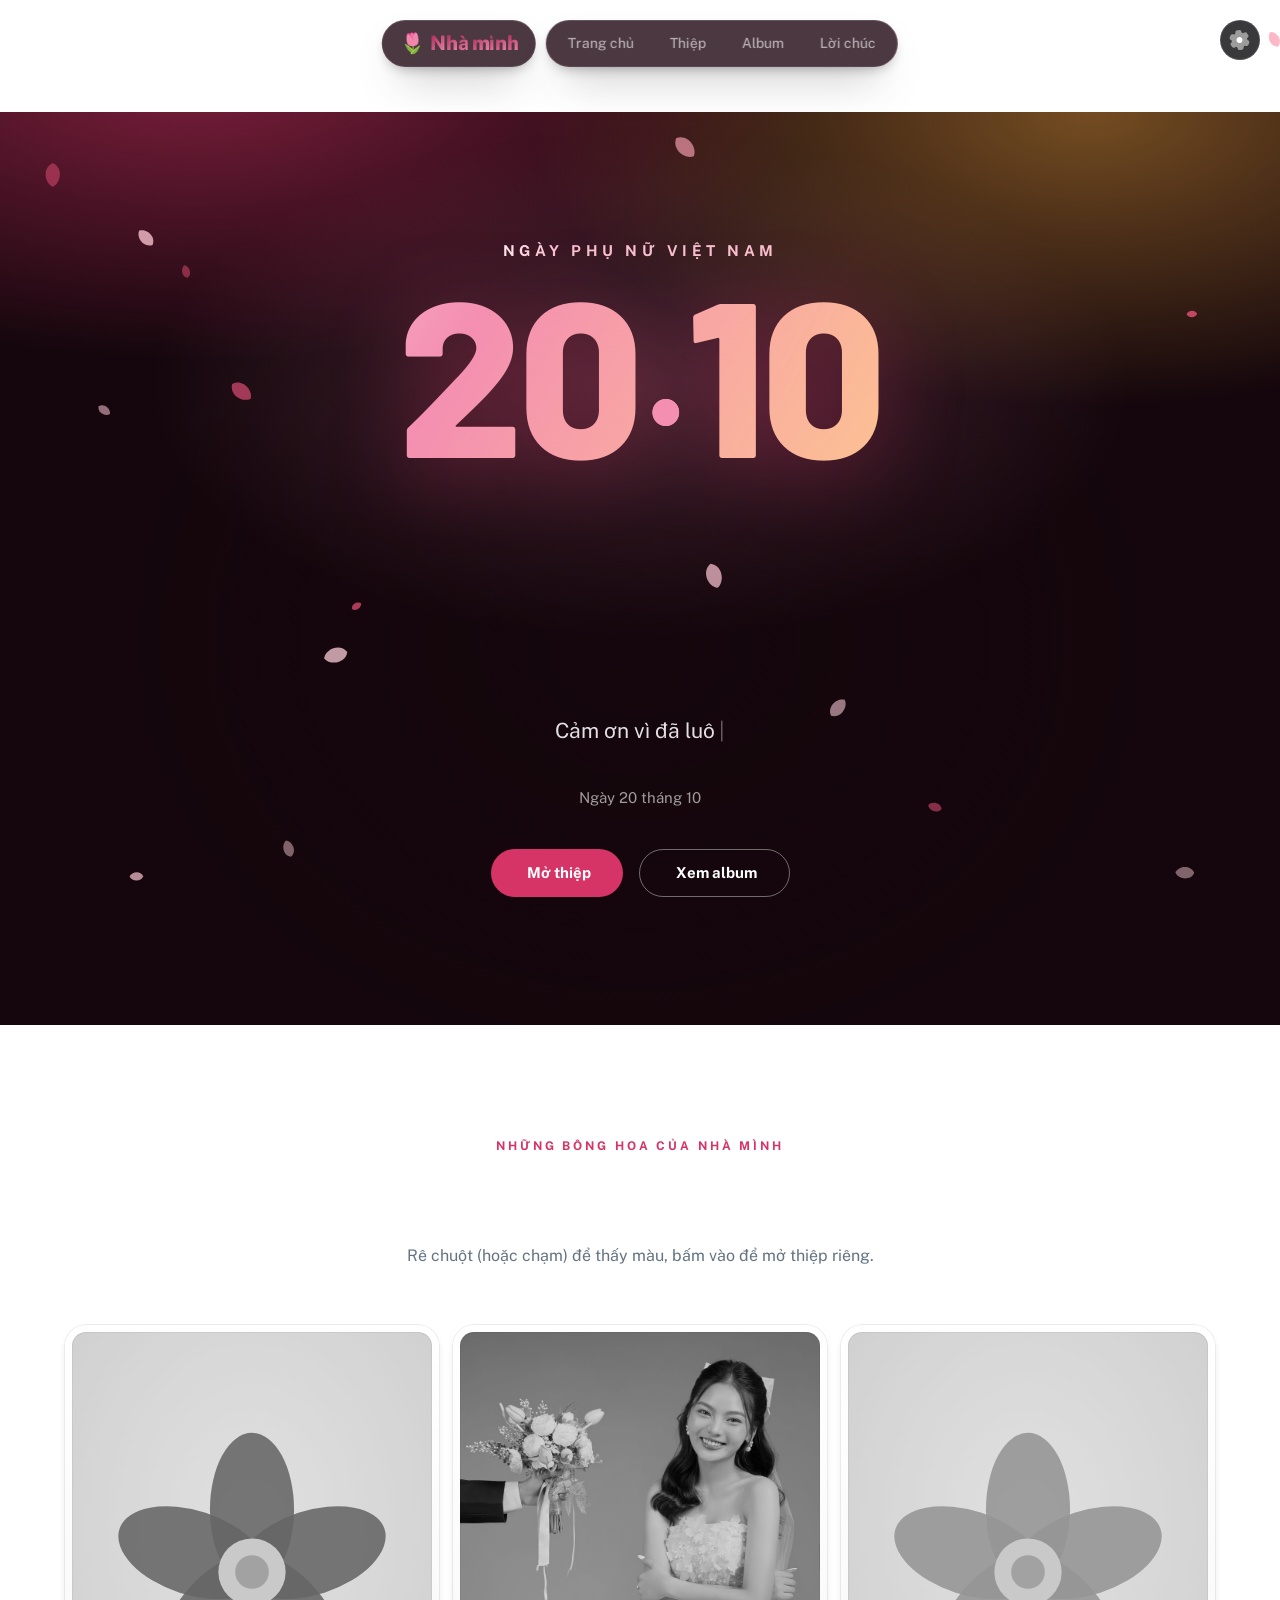
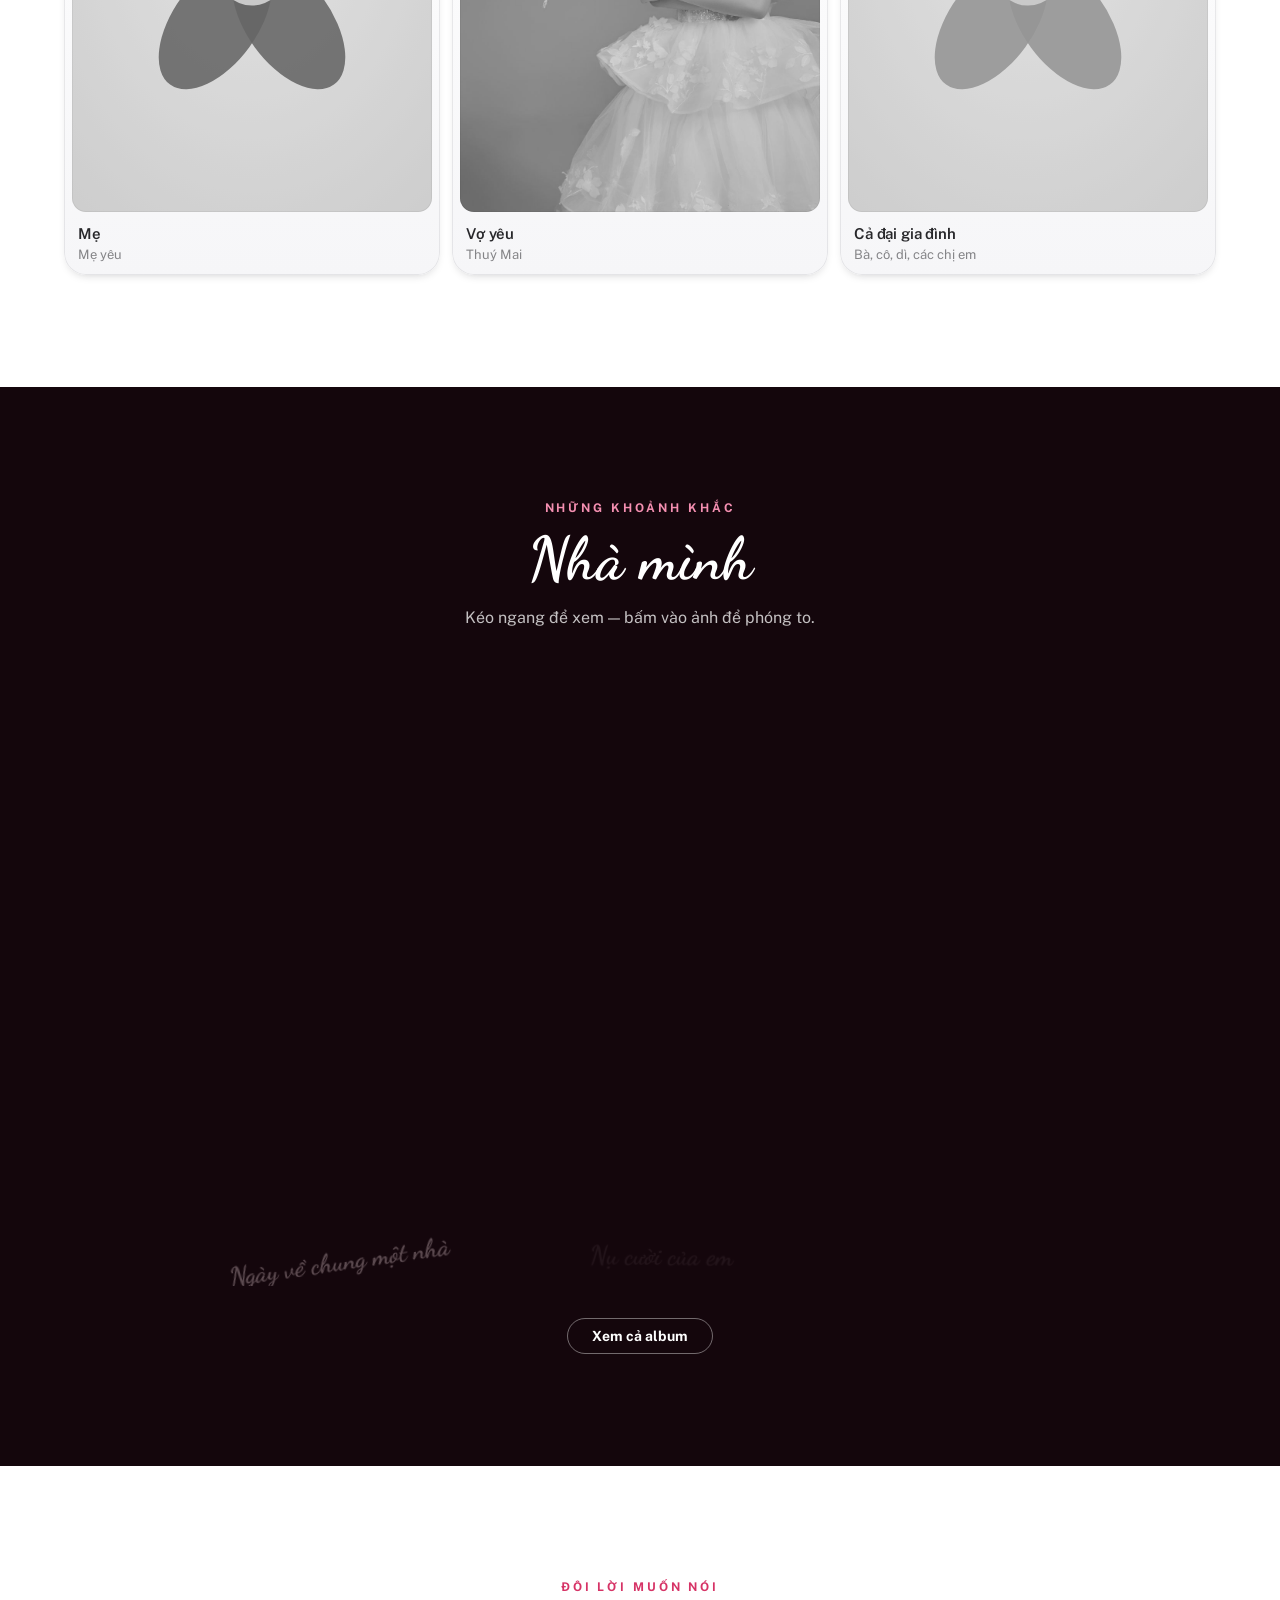
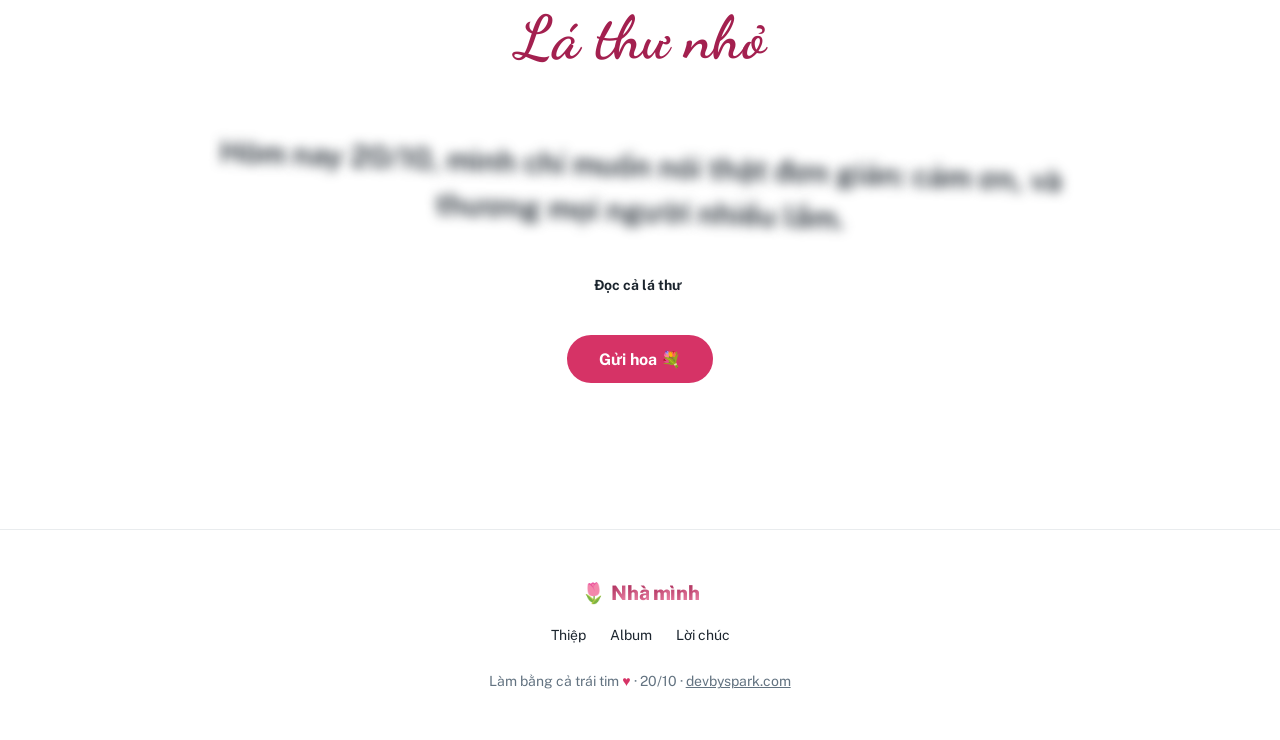
==== commit 519d56f9: "Bản CMS: nội dung từ admin devbyspark, nhạc nền, hiệu ứng theo thiệp Co-Authored-By: Claude Opus 5.5" ====
--- a/index.html
+++ b/index.html
@@ -1,4 +1,4 @@
-<!DOCTYPE html><html lang="vi" dir="ltr"><head><meta charSet="utf-8"/><link rel="preconnect" href="/" crossorigin=""/><meta name="viewport" content="width=device-width, initial-scale=1"/><link rel="stylesheet" href="/_next/static/chunks/1fokbakcivw5s.css" data-precedence="next"/><link rel="stylesheet" href="/_next/static/chunks/15a87598x8lxl.css" data-precedence="next"/><link rel="stylesheet" href="/_next/static/chunks/12pfh3mhsdjt0.css" data-precedence="next"/><link rel="stylesheet" href="/_next/static/chunks/3fyt5ch1gl63b.css" data-precedence="next"/><link rel="stylesheet" href="/_next/static/chunks/1pe0rxt_jd2ne.css" data-precedence="next"/><link rel="stylesheet" href="/_next/static/chunks/1frmsmqj4hz4m.css" data-precedence="next"/><link rel="preload" as="script" fetchPriority="low" href="/_next/static/chunks/3mc6dra1m0098.js"/><script src="/_next/static/chunks/2i51e627rllld.js" async=""></script><script src="/_next/static/chunks/2rr6gmf81q-wf.js" async=""></script><script src="/_next/static/chunks/054banjhvo83t.js" async=""></script><script src="/_next/static/chunks/turbopack-2mljov5nj1598.js" async=""></script><script src="/_next/static/chunks/1dvscls1m4vog.js" async=""></script><script src="/_next/static/chunks/271922o3d-o2p.js" async=""></script><script src="/_next/static/chunks/0rhzi6vnpa-v_.js" async=""></script><script src="/_next/static/chunks/3vom2g6iavvzs.js" async=""></script><script src="/_next/static/chunks/14pwhoch6m_xt.js" async=""></script><script src="/_next/static/chunks/1w1z--08g29lz.js" async=""></script><script src="/_next/static/chunks/2fx_cu5c6mvgk.js" async=""></script><script src="/_next/static/chunks/1jn6aw7el72gg.js" async=""></script><script src="/_next/static/chunks/0yhaf-gocom4_.js" async=""></script><script src="/_next/static/chunks/0t5i46od8rcm-.js" async=""></script><script src="/_next/static/chunks/0znrmpn5szq5l.js" async=""></script><script src="/_next/static/chunks/24t9o7z5ec1vq.js" async=""></script><meta name="theme-color" content="#D63366"/><title>Chúc mừng 20/10 · Gia đình Xuân Bình</title><meta name="description" content="Gửi những người phụ nữ của gia đình mình — cảm ơn vì đã luôn là nắng ấm của ngôi nhà nhỏ."/><link rel="manifest" href="/manifest.webmanifest"/><meta property="og:title" content="Chúc mừng 20/10 🌷 Gửi những người phụ nữ của gia đình mình"/><meta property="og:description" content="Cảm ơn vì đã luôn là nắng ấm của ngôi nhà nhỏ. Mở thiệp nhé!"/><meta property="og:url" content="https://family.devbyspark.com/"/><meta property="og:locale" content="vi_VN"/><meta property="og:image" content="https://family.devbyspark.com/og.png"/><meta property="og:image:width" content="1200"/><meta property="og:image:height" content="630"/><meta property="og:type" content="website"/><meta name="twitter:card" content="summary_large_image"/><meta name="twitter:title" content="Chúc mừng 20/10 🌷 Gửi những người phụ nữ của gia đình mình"/><meta name="twitter:description" content="Cảm ơn vì đã luôn là nắng ấm của ngôi nhà nhỏ. Mở thiệp nhé!"/><meta name="twitter:image" content="https://family.devbyspark.com/og.png"/><meta name="twitter:image:width" content="1200"/><meta name="twitter:image:height" content="630"/><link rel="icon" href="/favicon.ico?favicon.2x4jdh7-6kxj1.ico" sizes="64x64" type="image/x-icon"/><link rel="icon" href="/icon.png?icon.0lujvbsg6a-1l.png" sizes="512x512" type="image/png"/><link rel="apple-touch-icon" href="/apple-icon.png?apple-icon.04yhaim695wx3.png" sizes="180x180" type="image/png"/><meta name="next-size-adjust" content=""/><script src="/_next/static/chunks/0cz1d0mv5g_q7.js" noModule=""></script><style data-emotion="css-global qniq00">html{-webkit-font-smoothing:antialiased;-moz-osx-font-smoothing:grayscale;box-sizing:border-box;-webkit-text-size-adjust:100%;}*,*::before,*::after{box-sizing:inherit;}strong,b{font-weight:700;}body{margin:0;color:var(--palette-text-primary);font-family:"Public Sans Variable",-apple-system,BlinkMacSystemFont,"Segoe UI",Roboto,"Helvetica Neue",Arial,sans-serif,"Apple Color Emoji","Segoe UI Emoji","Segoe UI Symbol";font-weight:400;font-size:1rem;line-height:1.5;background-color:var(--palette-background-default);}@media print{body{background-color:var(--palette-common-white);}}body::backdrop{background-color:var(--palette-background-default);}html{font-size:16px;}</style><style data-emotion="css-global u9e05w">body{--layout-nav-zIndex:1201;--layout-nav-mobile-width:288px;--layout-header-blur:8px;--layout-header-zIndex:1101;--layout-header-mobile-height:64px;--layout-header-desktop-height:72px;}</style><style data-emotion="css-global 1qdidnb">:root{--spacing:8px;--shape-borderRadius:8px;--shadows-0:none;--shadows-1:0px 2px 1px -1px rgba(0,0,0,0.2),0px 1px 1px 0px rgba(0,0,0,0.14),0px 1px 3px 0px rgba(0,0,0,0.12);--shadows-2:0px 3px 1px -2px rgba(0,0,0,0.2),0px 2px 2px 0px rgba(0,0,0,0.14),0px 1px 5px 0px rgba(0,0,0,0.12);--shadows-3:0px 3px 3px -2px rgba(0,0,0,0.2),0px 3px 4px 0px rgba(0,0,0,0.14),0px 1px 8px 0px rgba(0,0,0,0.12);--shadows-4:0px 2px 4px -1px rgba(0,0,0,0.2),0px 4px 5px 0px rgba(0,0,0,0.14),0px 1px 10px 0px rgba(0,0,0,0.12);--shadows-5:0px 3px 5px -1px rgba(0,0,0,0.2),0px 5px 8px 0px rgba(0,0,0,0.14),0px 1px 14px 0px rgba(0,0,0,0.12);--shadows-6:0px 3px 5px -1px rgba(0,0,0,0.2),0px 6px 10px 0px rgba(0,0,0,0.14),0px 1px 18px 0px rgba(0,0,0,0.12);--shadows-7:0px 4px 5px -2px rgba(0,0,0,0.2),0px 7px 10px 1px rgba(0,0,0,0.14),0px 2px 16px 1px rgba(0,0,0,0.12);--shadows-8:0px 5px 5px -3px rgba(0,0,0,0.2),0px 8px 10px 1px rgba(0,0,0,0.14),0px 3px 14px 2px rgba(0,0,0,0.12);--shadows-9:0px 5px 6px -3px rgba(0,0,0,0.2),0px 9px 12px 1px rgba(0,0,0,0.14),0px 3px 16px 2px rgba(0,0,0,0.12);--shadows-10:0px 6px 6px -3px rgba(0,0,0,0.2),0px 10px 14px 1px rgba(0,0,0,0.14),0px 4px 18px 3px rgba(0,0,0,0.12);--shadows-11:0px 6px 7px -4px rgba(0,0,0,0.2),0px 11px 15px 1px rgba(0,0,0,0.14),0px 4px 20px 3px rgba(0,0,0,0.12);--shadows-12:0px 7px 8px -4px rgba(0,0,0,0.2),0px 12px 17px 2px rgba(0,0,0,0.14),0px 5px 22px 4px rgba(0,0,0,0.12);--shadows-13:0px 7px 8px -4px rgba(0,0,0,0.2),0px 13px 19px 2px rgba(0,0,0,0.14),0px 5px 24px 4px rgba(0,0,0,0.12);--shadows-14:0px 7px 9px -4px rgba(0,0,0,0.2),0px 14px 21px 2px rgba(0,0,0,0.14),0px 5px 26px 4px rgba(0,0,0,0.12);--shadows-15:0px 8px 9px -5px rgba(0,0,0,0.2),0px 15px 22px 2px rgba(0,0,0,0.14),0px 6px 28px 5px rgba(0,0,0,0.12);--shadows-16:0px 8px 10px -5px rgba(0,0,0,0.2),0px 16px 24px 2px rgba(0,0,0,0.14),0px 6px 30px 5px rgba(0,0,0,0.12);--shadows-17:0px 8px 11px -5px rgba(0,0,0,0.2),0px 17px 26px 2px rgba(0,0,0,0.14),0px 6px 32px 5px rgba(0,0,0,0.12);--shadows-18:0px 9px 11px -5px rgba(0,0,0,0.2),0px 18px 28px 2px rgba(0,0,0,0.14),0px 7px 34px 6px rgba(0,0,0,0.12);--shadows-19:0px 9px 12px -6px rgba(0,0,0,0.2),0px 19px 29px 2px rgba(0,0,0,0.14),0px 7px 36px 6px rgba(0,0,0,0.12);--shadows-20:0px 10px 13px -6px rgba(0,0,0,0.2),0px 20px 31px 3px rgba(0,0,0,0.14),0px 8px 38px 7px rgba(0,0,0,0.12);--shadows-21:0px 10px 13px -6px rgba(0,0,0,0.2),0px 21px 33px 3px rgba(0,0,0,0.14),0px 8px 40px 7px rgba(0,0,0,0.12);--shadows-22:0px 10px 14px -6px rgba(0,0,0,0.2),0px 22px 35px 3px rgba(0,0,0,0.14),0px 8px 42px 7px rgba(0,0,0,0.12);--shadows-23:0px 11px 14px -7px rgba(0,0,0,0.2),0px 23px 36px 3px rgba(0,0,0,0.14),0px 9px 44px 8px rgba(0,0,0,0.12);--shadows-24:0px 11px 15px -7px rgba(0,0,0,0.2),0px 24px 38px 3px rgba(0,0,0,0.14),0px 9px 46px 8px rgba(0,0,0,0.12);--zIndex-mobileStepper:1000;--zIndex-fab:1050;--zIndex-speedDial:1050;--zIndex-appBar:1100;--zIndex-drawer:1200;--zIndex-modal:1300;--zIndex-snackbar:1400;--zIndex-tooltip:1500;--font-h1:800 2.5rem/1.25 "Barlow",-apple-system,BlinkMacSystemFont,"Segoe UI",Roboto,"Helvetica Neue",Arial,sans-serif,"Apple Color Emoji","Segoe UI Emoji","Segoe UI Symbol";--font-h2:800 2rem/1.3333333333333333 "Barlow",-apple-system,BlinkMacSystemFont,"Segoe UI",Roboto,"Helvetica Neue",Arial,sans-serif,"Apple Color Emoji","Segoe UI Emoji","Segoe UI Symbol";--font-h3:700 1.5rem/1.5 "Barlow",-apple-system,BlinkMacSystemFont,"Segoe UI",Roboto,"Helvetica Neue",Arial,sans-serif,"Apple Color Emoji","Segoe UI Emoji","Segoe UI Symbol";--font-h4:700 1.25rem/1.5 "Public Sans Variable",-apple-system,BlinkMacSystemFont,"Segoe UI",Roboto,"Helvetica Neue",Arial,sans-serif,"Apple Color Emoji","Segoe UI Emoji","Segoe UI Symbol";--font-h5:700 1.125rem/1.5 "Public Sans Variable",-apple-system,BlinkMacSystemFont,"Segoe UI",Roboto,"Helvetica Neue",Arial,sans-serif,"Apple Color Emoji","Segoe UI Emoji","Segoe UI Symbol";--font-h6:600 1.0625rem/1.5555555555555556 "Public Sans Variable",-apple-system,BlinkMacSystemFont,"Segoe UI",Roboto,"Helvetica Neue",Arial,sans-serif,"Apple Color Emoji","Segoe UI Emoji","Segoe UI Symbol";--font-subtitle1:600 1rem/1.5 "Public Sans Variable",-apple-system,BlinkMacSystemFont,"Segoe UI",Roboto,"Helvetica Neue",Arial,sans-serif,"Apple Color Emoji","Segoe UI Emoji","Segoe UI Symbol";--font-subtitle2:600 0.875rem/1.5714285714285714 "Public Sans Variable",-apple-system,BlinkMacSystemFont,"Segoe UI",Roboto,"Helvetica Neue",Arial,sans-serif,"Apple Color Emoji","Segoe UI Emoji","Segoe UI Symbol";--font-body1:400 1rem/1.5 "Public Sans Variable",-apple-system,BlinkMacSystemFont,"Segoe UI",Roboto,"Helvetica Neue",Arial,sans-serif,"Apple Color Emoji","Segoe UI Emoji","Segoe UI Symbol";--font-body2:400 0.875rem/1.5714285714285714 "Public Sans Variable",-apple-system,BlinkMacSystemFont,"Segoe UI",Roboto,"Helvetica Neue",Arial,sans-serif,"Apple Color Emoji","Segoe UI Emoji","Segoe UI Symbol";--font-caption:400 0.75rem/1.5 "Public Sans Variable",-apple-system,BlinkMacSystemFont,"Segoe UI",Roboto,"Helvetica Neue",Arial,sans-serif,"Apple Color Emoji","Segoe UI Emoji","Segoe UI Symbol";--font-overline:700 0.75rem/1.5 "Public Sans Variable",-apple-system,BlinkMacSystemFont,"Segoe UI",Roboto,"Helvetica Neue",Arial,sans-serif,"Apple Color Emoji","Segoe UI Emoji","Segoe UI Symbol";--font-button:700 0.875rem/1.7142857142857142 "Public Sans Variable",-apple-system,BlinkMacSystemFont,"Segoe UI",Roboto,"Helvetica Neue",Arial,sans-serif,"Apple Color Emoji","Segoe UI Emoji","Segoe UI Symbol";--font-inherit:inherit inherit/inherit inherit;}:root,[data-color-scheme="light"]{-webkit-print-color-scheme:light;color-scheme:light;--palette-primary-lighter:#FFE4EA;--palette-primary-light:#F48FB1;--palette-primary-main:#D63366;--palette-primary-dark:#A3204F;--palette-primary-darker:#5C1428;--palette-primary-contrastText:#FFFFFF;--palette-primary-lighterChannel:255 228 234;--palette-primary-lightChannel:244 143 177;--palette-primary-mainChannel:214 51 102;--palette-primary-darkChannel:163 32 79;--palette-primary-darkerChannel:92 20 40;--palette-primary-contrastTextChannel:255 255 255;--palette-secondary-lighter:#FFF1D6;--palette-secondary-light:#FFD08A;--palette-secondary-main:#E9A23B;--palette-secondary-dark:#B86E12;--palette-secondary-darker:#7A4100;--palette-secondary-contrastText:#FFFFFF;--palette-secondary-lighterChannel:255 241 214;--palette-secondary-lightChannel:255 208 138;--palette-secondary-mainChannel:233 162 59;--palette-secondary-darkChannel:184 110 18;--palette-secondary-darkerChannel:122 65 0;--palette-secondary-contrastTextChannel:255 255 255;--palette-info-lighter:#CAFDF5;--palette-info-light:#61F3F3;--palette-info-main:#00B8D9;--palette-info-dark:#006C9C;--palette-info-darker:#003768;--palette-info-contrastText:#FFFFFF;--palette-info-lighterChannel:202 253 245;--palette-info-lightChannel:97 243 243;--palette-info-mainChannel:0 184 217;--palette-info-darkChannel:0 108 156;--palette-info-darkerChannel:0 55 104;--palette-info-contrastTextChannel:255 255 255;--palette-success-lighter:#D3FCD2;--palette-success-light:#77ED8B;--palette-success-main:#22C55E;--palette-success-dark:#118D57;--palette-success-darker:#065E49;--palette-success-contrastText:#ffffff;--palette-success-lighterChannel:211 252 210;--palette-success-lightChannel:119 237 139;--palette-success-mainChannel:34 197 94;--palette-success-darkChannel:17 141 87;--palette-success-darkerChannel:6 94 73;--palette-success-contrastTextChannel:255 255 255;--palette-warning-lighter:#FFF5CC;--palette-warning-light:#FFD666;--palette-warning-main:#FFAB00;--palette-warning-dark:#B76E00;--palette-warning-darker:#7A4100;--palette-warning-contrastText:#1C252E;--palette-warning-lighterChannel:255 245 204;--palette-warning-lightChannel:255 214 102;--palette-warning-mainChannel:255 171 0;--palette-warning-darkChannel:183 110 0;--palette-warning-darkerChannel:122 65 0;--palette-warning-contrastTextChannel:28 37 46;--palette-error-lighter:#FFE9D5;--palette-error-light:#FFAC82;--palette-error-main:#FF5630;--palette-error-dark:#B71D18;--palette-error-darker:#7A0916;--palette-error-contrastText:#FFFFFF;--palette-error-lighterChannel:255 233 213;--palette-error-lightChannel:255 172 130;--palette-error-mainChannel:255 86 48;--palette-error-darkChannel:183 29 24;--palette-error-darkerChannel:122 9 22;--palette-error-contrastTextChannel:255 255 255;--palette-common-black:#000000;--palette-common-white:#FFFFFF;--palette-common-blackChannel:0 0 0;--palette-common-whiteChannel:255 255 255;--palette-common-background:#fff;--palette-common-onBackground:#000;--palette-common-backgroundChannel:255 255 255;--palette-common-onBackgroundChannel:0 0 0;--palette-grey-50:#FCFDFD;--palette-grey-100:#F9FAFB;--palette-grey-200:#F4F6F8;--palette-grey-300:#DFE3E8;--palette-grey-400:#C4CDD5;--palette-grey-500:#919EAB;--palette-grey-600:#637381;--palette-grey-700:#454F5B;--palette-grey-800:#1C252E;--palette-grey-900:#141A21;--palette-grey-50Channel:252 253 253;--palette-grey-100Channel:249 250 251;--palette-grey-200Channel:244 246 248;--palette-grey-300Channel:223 227 232;--palette-grey-400Channel:196 205 213;--palette-grey-500Channel:145 158 171;--palette-grey-600Channel:99 115 129;--palette-grey-700Channel:69 79 91;--palette-grey-800Channel:28 37 46;--palette-grey-900Channel:20 26 33;--palette-grey-A100:#f5f5f5;--palette-grey-A200:#eeeeee;--palette-grey-A400:#bdbdbd;--palette-grey-A700:#616161;--palette-divider:rgba(145 158 171 / 20%);--palette-text-primary:#1C252E;--palette-text-secondary:#637381;--palette-text-disabled:#919EAB;--palette-text-primaryChannel:28 37 46;--palette-text-secondaryChannel:99 115 129;--palette-text-disabledChannel:145 158 171;--palette-background-paper:#FFFFFF;--palette-background-default:#FFFFFF;--palette-background-neutral:#F4F6F8;--palette-background-paperChannel:255 255 255;--palette-background-defaultChannel:255 255 255;--palette-background-neutralChannel:244 246 248;--palette-action-hover:rgba(145 158 171 / 8%);--palette-action-selected:rgba(145 158 171 / 16%);--palette-action-focus:rgba(145 158 171 / 24%);--palette-action-disabled:rgba(145 158 171 / 80%);--palette-action-disabledBackground:rgba(145 158 171 / 24%);--palette-action-hoverOpacity:0.08;--palette-action-disabledOpacity:0.48;--palette-action-active:#637381;--palette-action-selectedOpacity:0.08;--palette-action-focusOpacity:0.12;--palette-action-activatedOpacity:0.12;--palette-action-activeChannel:99 115 129;--palette-action-selectedChannel:145;--palette-Alert-errorColor:rgb(102, 68, 52);--palette-Alert-infoColor:rgb(38, 97, 97);--palette-Alert-successColor:rgb(47, 94, 55);--palette-Alert-warningColor:rgb(102, 85, 40);--palette-Alert-errorFilledBg:var(--palette-error-main, #FF5630);--palette-Alert-infoFilledBg:var(--palette-info-main, #00B8D9);--palette-Alert-successFilledBg:var(--palette-success-main, #22C55E);--palette-Alert-warningFilledBg:var(--palette-warning-main, #FFAB00);--palette-Alert-errorFilledColor:#fff;--palette-Alert-infoFilledColor:rgba(0, 0, 0, 0.87);--palette-Alert-successFilledColor:rgba(0, 0, 0, 0.87);--palette-Alert-warningFilledColor:rgba(0, 0, 0, 0.87);--palette-Alert-errorStandardBg:rgb(255, 246, 242);--palette-Alert-infoStandardBg:rgb(239, 253, 253);--palette-Alert-successStandardBg:rgb(241, 253, 243);--palette-Alert-warningStandardBg:rgb(255, 250, 239);--palette-Alert-errorIconColor:var(--palette-error-main, #FF5630);--palette-Alert-infoIconColor:var(--palette-info-main, #00B8D9);--palette-Alert-successIconColor:var(--palette-success-main, #22C55E);--palette-Alert-warningIconColor:var(--palette-warning-main, #FFAB00);--palette-AppBar-defaultBg:var(--palette-grey-100, #F9FAFB);--palette-Avatar-defaultBg:var(--palette-grey-400, #C4CDD5);--palette-Button-inheritContainedBg:var(--palette-grey-300, #DFE3E8);--palette-Button-inheritContainedHoverBg:var(--palette-grey-A100, #f5f5f5);--palette-Chip-defaultBorder:var(--palette-grey-400, #C4CDD5);--palette-Chip-defaultAvatarColor:var(--palette-grey-700, #454F5B);--palette-Chip-defaultIconColor:var(--palette-grey-700, #454F5B);--palette-FilledInput-bg:rgba(0, 0, 0, 0.06);--palette-FilledInput-hoverBg:rgba(0, 0, 0, 0.09);--palette-FilledInput-disabledBg:rgba(0, 0, 0, 0.12);--palette-LinearProgress-primaryBg:rgb(239, 177, 196);--palette-LinearProgress-secondaryBg:rgb(246, 219, 180);--palette-LinearProgress-errorBg:rgb(255, 190, 176);--palette-LinearProgress-infoBg:rgb(158, 228, 240);--palette-LinearProgress-successBg:rgb(171, 232, 193);--palette-LinearProgress-warningBg:rgb(255, 223, 158);--palette-Skeleton-bg:rgba(var(--palette-text-primaryChannel, 28 37 46) / 0.11);--palette-Slider-primaryTrack:rgb(239, 177, 196);--palette-Slider-secondaryTrack:rgb(246, 219, 180);--palette-Slider-errorTrack:rgb(255, 190, 176);--palette-Slider-infoTrack:rgb(158, 228, 240);--palette-Slider-successTrack:rgb(171, 232, 193);--palette-Slider-warningTrack:rgb(255, 223, 158);--palette-SnackbarContent-bg:rgb(50, 50, 50);--palette-SnackbarContent-color:#fff;--palette-SpeedDialAction-fabHoverBg:rgb(216, 216, 216);--palette-StepConnector-border:var(--palette-grey-400, #C4CDD5);--palette-StepContent-border:var(--palette-grey-400, #C4CDD5);--palette-Switch-defaultColor:var(--palette-common-white, #FFFFFF);--palette-Switch-defaultDisabledColor:var(--palette-grey-100, #F9FAFB);--palette-Switch-primaryDisabledColor:rgb(239, 177, 196);--palette-Switch-secondaryDisabledColor:rgb(246, 219, 180);--palette-Switch-errorDisabledColor:rgb(255, 190, 176);--palette-Switch-infoDisabledColor:rgb(158, 228, 240);--palette-Switch-successDisabledColor:rgb(171, 232, 193);--palette-Switch-warningDisabledColor:rgb(255, 223, 158);--palette-TableCell-border:rgba(241, NaN, NaN, 1);--palette-Tooltip-bg:rgba(69, 79, 91, 0.92);--palette-dividerChannel:145;--shadows-0:none;--shadows-1:0px 2px 1px -1px rgba(145 158 171 / 20%),0px 1px 1px 0px rgba(145 158 171 / 14%),0px 1px 3px 0px rgba(145 158 171 / 12%);--shadows-2:0px 3px 1px -2px rgba(145 158 171 / 20%),0px 2px 2px 0px rgba(145 158 171 / 14%),0px 1px 5px 0px rgba(145 158 171 / 12%);--shadows-3:0px 3px 3px -2px rgba(145 158 171 / 20%),0px 3px 4px 0px rgba(145 158 171 / 14%),0px 1px 8px 0px rgba(145 158 171 / 12%);--shadows-4:0px 2px 4px -1px rgba(145 158 171 / 20%),0px 4px 5px 0px rgba(145 158 171 / 14%),0px 1px 10px 0px rgba(145 158 171 / 12%);--shadows-5:0px 3px 5px -1px rgba(145 158 171 / 20%),0px 5px 8px 0px rgba(145 158 171 / 14%),0px 1px 14px 0px rgba(145 158 171 / 12%);--shadows-6:0px 3px 5px -1px rgba(145 158 171 / 20%),0px 6px 10px 0px rgba(145 158 171 / 14%),0px 1px 18px 0px rgba(145 158 171 / 12%);--shadows-7:0px 4px 5px -2px rgba(145 158 171 / 20%),0px 7px 10px 1px rgba(145 158 171 / 14%),0px 2px 16px 1px rgba(145 158 171 / 12%);--shadows-8:0px 5px 5px -3px rgba(145 158 171 / 20%),0px 8px 10px 1px rgba(145 158 171 / 14%),0px 3px 14px 2px rgba(145 158 171 / 12%);--shadows-9:0px 5px 6px -3px rgba(145 158 171 / 20%),0px 9px 12px 1px rgba(145 158 171 / 14%),0px 3px 16px 2px rgba(145 158 171 / 12%);--shadows-10:0px 6px 6px -3px rgba(145 158 171 / 20%),0px 10px 14px 1px rgba(145 158 171 / 14%),0px 4px 18px 3px rgba(145 158 171 / 12%);--shadows-11:0px 6px 7px -4px rgba(145 158 171 / 20%),0px 11px 15px 1px rgba(145 158 171 / 14%),0px 4px 20px 3px rgba(145 158 171 / 12%);--shadows-12:0px 7px 8px -4px rgba(145 158 171 / 20%),0px 12px 17px 2px rgba(145 158 171 / 14%),0px 5px 22px 4px rgba(145 158 171 / 12%);--shadows-13:0px 7px 8px -4px rgba(145 158 171 / 20%),0px 13px 19px 2px rgba(145 158 171 / 14%),0px 5px 24px 4px rgba(145 158 171 / 12%);--shadows-14:0px 7px 9px -4px rgba(145 158 171 / 20%),0px 14px 21px 2px rgba(145 158 171 / 14%),0px 5px 26px 4px rgba(145 158 171 / 12%);--shadows-15:0px 8px 9px -5px rgba(145 158 171 / 20%),0px 15px 22px 2px rgba(145 158 171 / 14%),0px 6px 28px 5px rgba(145 158 171 / 12%);--shadows-16:0px 8px 10px -5px rgba(145 158 171 / 20%),0px 16px 24px 2px rgba(145 158 171 / 14%),0px 6px 30px 5px rgba(145 158 171 / 12%);--shadows-17:0px 8px 11px -5px rgba(145 158 171 / 20%),0px 17px 26px 2px rgba(145 158 171 / 14%),0px 6px 32px 5px rgba(145 158 171 / 12%);--shadows-18:0px 9px 11px -5px rgba(145 158 171 / 20%),0px 18px 28px 2px rgba(145 158 171 / 14%),0px 7px 34px 6px rgba(145 158 171 / 12%);--shadows-19:0px 9px 12px -6px rgba(145 158 171 / 20%),0px 19px 29px 2px rgba(145 158 171 / 14%),0px 7px 36px 6px rgba(145 158 171 / 12%);--shadows-20:0px 10px 13px -6px rgba(145 158 171 / 20%),0px 20px 31px 3px rgba(145 158 171 / 14%),0px 8px 38px 7px rgba(145 158 171 / 12%);--shadows-21:0px 10px 13px -6px rgba(145 158 171 / 20%),0px 21px 33px 3px rgba(145 158 171 / 14%),0px 8px 40px 7px rgba(145 158 171 / 12%);--shadows-22:0px 10px 14px -6px rgba(145 158 171 / 20%),0px 22px 35px 3px rgba(145 158 171 / 14%),0px 8px 42px 7px rgba(145 158 171 / 12%);--shadows-23:0px 11px 14px -7px rgba(145 158 171 / 20%),0px 23px 36px 3px rgba(145 158 171 / 14%),0px 9px 44px 8px rgba(145 158 171 / 12%);--shadows-24:0px 11px 15px -7px rgba(145 158 171 / 20%),0px 24px 38px 3px rgba(145 158 171 / 14%),0px 9px 46px 8px rgba(145 158 171 / 12%);--customShadows-z1:0 1px 2px 0 rgba(145 158 171 / 16%);--customShadows-z4:0 4px 8px 0 rgba(145 158 171 / 16%);--customShadows-z8:0 8px 16px 0 rgba(145 158 171 / 16%);--customShadows-z12:0 12px 24px -4px rgba(145 158 171 / 16%);--customShadows-z16:0 16px 32px -4px rgba(145 158 171 / 16%);--customShadows-z20:0 20px 40px -4px rgba(145 158 171 / 16%);--customShadows-z24:0 24px 48px 0 rgba(145 158 171 / 16%);--customShadows-dialog:-40px 40px 80px -8px rgba(0 0 0 / 24%);--customShadows-card:0 0 2px 0 rgba(145 158 171 / 20%),0 12px 24px -4px rgba(145 158 171 / 12%);--customShadows-dropdown:0 0 2px 0 rgba(145 158 171 / 24%),-20px 20px 40px -4px rgba(145 158 171 / 24%);--customShadows-primary:0 8px 16px 0 rgba(214 51 102 / 24%);--customShadows-secondary:0 8px 16px 0 rgba(233 162 59 / 24%);--customShadows-info:0 8px 16px 0 rgba(0 184 217 / 24%);--customShadows-success:0 8px 16px 0 rgba(34 197 94 / 24%);--customShadows-warning:0 8px 16px 0 rgba(255 171 0 / 24%);--customShadows-error:0 8px 16px 0 rgba(255 86 48 / 24%);--opacity-inputPlaceholder:0.42;--opacity-inputUnderline:0.42;--opacity-switchTrackDisabled:0.12;--opacity-switchTrack:0.38;}[data-color-scheme="dark"]{-webkit-print-color-scheme:dark;color-scheme:dark;--palette-common-black:#000000;--palette-common-white:#FFFFFF;--palette-common-blackChannel:0 0 0;--palette-common-whiteChannel:255 255 255;--palette-common-background:#000;--palette-common-onBackground:#fff;--palette-common-backgroundChannel:0 0 0;--palette-common-onBackgroundChannel:255 255 255;--palette-primary-lighter:#FFE4EA;--palette-primary-light:#F48FB1;--palette-primary-main:#D63366;--palette-primary-dark:#A3204F;--palette-primary-darker:#5C1428;--palette-primary-contrastText:#FFFFFF;--palette-primary-lighterChannel:255 228 234;--palette-primary-lightChannel:244 143 177;--palette-primary-mainChannel:214 51 102;--palette-primary-darkChannel:163 32 79;--palette-primary-darkerChannel:92 20 40;--palette-primary-contrastTextChannel:255 255 255;--palette-secondary-lighter:#FFF1D6;--palette-secondary-light:#FFD08A;--palette-secondary-main:#E9A23B;--palette-secondary-dark:#B86E12;--palette-secondary-darker:#7A4100;--palette-secondary-contrastText:#FFFFFF;--palette-secondary-lighterChannel:255 241 214;--palette-secondary-lightChannel:255 208 138;--palette-secondary-mainChannel:233 162 59;--palette-secondary-darkChannel:184 110 18;--palette-secondary-darkerChannel:122 65 0;--palette-secondary-contrastTextChannel:255 255 255;--palette-error-lighter:#FFE9D5;--palette-error-light:#FFAC82;--palette-error-main:#FF5630;--palette-error-dark:#B71D18;--palette-error-darker:#7A0916;--palette-error-contrastText:#FFFFFF;--palette-error-lighterChannel:255 233 213;--palette-error-lightChannel:255 172 130;--palette-error-mainChannel:255 86 48;--palette-error-darkChannel:183 29 24;--palette-error-darkerChannel:122 9 22;--palette-error-contrastTextChannel:255 255 255;--palette-warning-lighter:#FFF5CC;--palette-warning-light:#FFD666;--palette-warning-main:#FFAB00;--palette-warning-dark:#B76E00;--palette-warning-darker:#7A4100;--palette-warning-contrastText:#1C252E;--palette-warning-lighterChannel:255 245 204;--palette-warning-lightChannel:255 214 102;--palette-warning-mainChannel:255 171 0;--palette-warning-darkChannel:183 110 0;--palette-warning-darkerChannel:122 65 0;--palette-warning-contrastTextChannel:28 37 46;--palette-info-lighter:#CAFDF5;--palette-info-light:#61F3F3;--palette-info-main:#00B8D9;--palette-info-dark:#006C9C;--palette-info-darker:#003768;--palette-info-contrastText:#FFFFFF;--palette-info-lighterChannel:202 253 245;--palette-info-lightChannel:97 243 243;--palette-info-mainChannel:0 184 217;--palette-info-darkChannel:0 108 156;--palette-info-darkerChannel:0 55 104;--palette-info-contrastTextChannel:255 255 255;--palette-success-lighter:#D3FCD2;--palette-success-light:#77ED8B;--palette-success-main:#22C55E;--palette-success-dark:#118D57;--palette-success-darker:#065E49;--palette-success-contrastText:#ffffff;--palette-success-lighterChannel:211 252 210;--palette-success-lightChannel:119 237 139;--palette-success-mainChannel:34 197 94;--palette-success-darkChannel:17 141 87;--palette-success-darkerChannel:6 94 73;--palette-success-contrastTextChannel:255 255 255;--palette-grey-50:#FCFDFD;--palette-grey-100:#F9FAFB;--palette-grey-200:#F4F6F8;--palette-grey-300:#DFE3E8;--palette-grey-400:#C4CDD5;--palette-grey-500:#919EAB;--palette-grey-600:#637381;--palette-grey-700:#454F5B;--palette-grey-800:#1C252E;--palette-grey-900:#141A21;--palette-grey-A100:#f5f5f5;--palette-grey-A200:#eeeeee;--palette-grey-A400:#bdbdbd;--palette-grey-A700:#616161;--palette-grey-50Channel:252 253 253;--palette-grey-100Channel:249 250 251;--palette-grey-200Channel:244 246 248;--palette-grey-300Channel:223 227 232;--palette-grey-400Channel:196 205 213;--palette-grey-500Channel:145 158 171;--palette-grey-600Channel:99 115 129;--palette-grey-700Channel:69 79 91;--palette-grey-800Channel:28 37 46;--palette-grey-900Channel:20 26 33;--palette-text-primary:#FFFFFF;--palette-text-secondary:#919EAB;--palette-text-disabled:#637381;--palette-text-icon:rgba(255, 255, 255, 0.5);--palette-text-primaryChannel:255 255 255;--palette-text-secondaryChannel:145 158 171;--palette-text-disabledChannel:99 115 129;--palette-divider:rgba(145 158 171 / 20%);--palette-background-paper:#1C252E;--palette-background-default:#141A21;--palette-background-neutral:#28323D;--palette-background-paperChannel:28 37 46;--palette-background-defaultChannel:20 26 33;--palette-background-neutralChannel:40 50 61;--palette-action-active:#919EAB;--palette-action-hover:rgba(145 158 171 / 8%);--palette-action-hoverOpacity:0.08;--palette-action-selected:rgba(145 158 171 / 16%);--palette-action-selectedOpacity:0.16;--palette-action-disabled:rgba(145 158 171 / 80%);--palette-action-disabledBackground:rgba(145 158 171 / 24%);--palette-action-disabledOpacity:0.48;--palette-action-focus:rgba(145 158 171 / 24%);--palette-action-focusOpacity:0.12;--palette-action-activatedOpacity:0.24;--palette-action-activeChannel:145 158 171;--palette-action-selectedChannel:145;--palette-Alert-errorColor:rgb(255, 221, 205);--palette-Alert-infoColor:rgb(191, 250, 250);--palette-Alert-successColor:rgb(200, 247, 208);--palette-Alert-warningColor:rgb(255, 238, 193);--palette-Alert-errorFilledBg:var(--palette-error-dark, #B71D18);--palette-Alert-infoFilledBg:var(--palette-info-dark, #006C9C);--palette-Alert-successFilledBg:var(--palette-success-dark, #118D57);--palette-Alert-warningFilledBg:var(--palette-warning-dark, #B76E00);--palette-Alert-errorFilledColor:#fff;--palette-Alert-infoFilledColor:#fff;--palette-Alert-successFilledColor:#fff;--palette-Alert-warningFilledColor:#fff;--palette-Alert-errorStandardBg:rgb(25, 17, 12);--palette-Alert-infoStandardBg:rgb(9, 24, 24);--palette-Alert-successStandardBg:rgb(11, 23, 13);--palette-Alert-warningStandardBg:rgb(25, 21, 10);--palette-Alert-errorIconColor:var(--palette-error-main, #FF5630);--palette-Alert-infoIconColor:var(--palette-info-main, #00B8D9);--palette-Alert-successIconColor:var(--palette-success-main, #22C55E);--palette-Alert-warningIconColor:var(--palette-warning-main, #FFAB00);--palette-AppBar-defaultBg:var(--palette-grey-900, #141A21);--palette-AppBar-darkBg:var(--palette-background-paper, #1C252E);--palette-AppBar-darkColor:var(--palette-text-primary, #FFFFFF);--palette-Avatar-defaultBg:var(--palette-grey-600, #637381);--palette-Button-inheritContainedBg:var(--palette-grey-800, #1C252E);--palette-Button-inheritContainedHoverBg:var(--palette-grey-700, #454F5B);--palette-Chip-defaultBorder:var(--palette-grey-700, #454F5B);--palette-Chip-defaultAvatarColor:var(--palette-grey-300, #DFE3E8);--palette-Chip-defaultIconColor:var(--palette-grey-300, #DFE3E8);--palette-FilledInput-bg:rgba(255, 255, 255, 0.09);--palette-FilledInput-hoverBg:rgba(255, 255, 255, 0.13);--palette-FilledInput-disabledBg:rgba(255, 255, 255, 0.12);--palette-LinearProgress-primaryBg:rgb(107, 25, 51);--palette-LinearProgress-secondaryBg:rgb(116, 81, 29);--palette-LinearProgress-errorBg:rgb(127, 43, 24);--palette-LinearProgress-infoBg:rgb(0, 92, 108);--palette-LinearProgress-successBg:rgb(17, 98, 47);--palette-LinearProgress-warningBg:rgb(127, 85, 0);--palette-Skeleton-bg:rgba(var(--palette-text-primaryChannel, 255 255 255) / 0.13);--palette-Slider-primaryTrack:rgb(107, 25, 51);--palette-Slider-secondaryTrack:rgb(116, 81, 29);--palette-Slider-errorTrack:rgb(127, 43, 24);--palette-Slider-infoTrack:rgb(0, 92, 108);--palette-Slider-successTrack:rgb(17, 98, 47);--palette-Slider-warningTrack:rgb(127, 85, 0);--palette-SnackbarContent-bg:rgb(250, 250, 250);--palette-SnackbarContent-color:rgba(0, 0, 0, 0.87);--palette-SpeedDialAction-fabHoverBg:rgb(62, 69, 77);--palette-StepConnector-border:var(--palette-grey-600, #637381);--palette-StepContent-border:var(--palette-grey-600, #637381);--palette-Switch-defaultColor:var(--palette-grey-300, #DFE3E8);--palette-Switch-defaultDisabledColor:var(--palette-grey-600, #637381);--palette-Switch-primaryDisabledColor:rgb(96, 22, 45);--palette-Switch-secondaryDisabledColor:rgb(104, 72, 26);--palette-Switch-errorDisabledColor:rgb(114, 38, 21);--palette-Switch-infoDisabledColor:rgb(0, 82, 97);--palette-Switch-successDisabledColor:rgb(15, 88, 42);--palette-Switch-warningDisabledColor:rgb(114, 76, 0);--palette-TableCell-border:rgba(46, NaN, NaN, 1);--palette-Tooltip-bg:rgba(69, 79, 91, 0.92);--palette-dividerChannel:145;--opacity-inputPlaceholder:0.5;--opacity-inputUnderline:0.7;--opacity-switchTrackDisabled:0.2;--opacity-switchTrack:0.3;--overlays-0:none;--overlays-1:linear-gradient(rgba(255 255 255 / 0.051), rgba(255 255 255 / 0.051));--overlays-2:linear-gradient(rgba(255 255 255 / 0.069), rgba(255 255 255 / 0.069));--overlays-3:linear-gradient(rgba(255 255 255 / 0.082), rgba(255 255 255 / 0.082));--overlays-4:linear-gradient(rgba(255 255 255 / 0.092), rgba(255 255 255 / 0.092));--overlays-5:linear-gradient(rgba(255 255 255 / 0.101), rgba(255 255 255 / 0.101));--overlays-6:linear-gradient(rgba(255 255 255 / 0.108), rgba(255 255 255 / 0.108));--overlays-7:linear-gradient(rgba(255 255 255 / 0.114), rgba(255 255 255 / 0.114));--overlays-8:linear-gradient(rgba(255 255 255 / 0.119), rgba(255 255 255 / 0.119));--overlays-9:linear-gradient(rgba(255 255 255 / 0.124), rgba(255 255 255 / 0.124));--overlays-10:linear-gradient(rgba(255 255 255 / 0.128), rgba(255 255 255 / 0.128));--overlays-11:linear-gradient(rgba(255 255 255 / 0.132), rgba(255 255 255 / 0.132));--overlays-12:linear-gradient(rgba(255 255 255 / 0.135), rgba(255 255 255 / 0.135));--overlays-13:linear-gradient(rgba(255 255 255 / 0.139), rgba(255 255 255 / 0.139));--overlays-14:linear-gradient(rgba(255 255 255 / 0.142), rgba(255 255 255 / 0.142));--overlays-15:linear-gradient(rgba(255 255 255 / 0.145), rgba(255 255 255 / 0.145));--overlays-16:linear-gradient(rgba(255 255 255 / 0.147), rgba(255 255 255 / 0.147));--overlays-17:linear-gradient(rgba(255 255 255 / 0.15), rgba(255 255 255 / 0.15));--overlays-18:linear-gradient(rgba(255 255 255 / 0.152), rgba(255 255 255 / 0.152));--overlays-19:linear-gradient(rgba(255 255 255 / 0.155), rgba(255 255 255 / 0.155));--overlays-20:linear-gradient(rgba(255 255 255 / 0.157), rgba(255 255 255 / 0.157));--overlays-21:linear-gradient(rgba(255 255 255 / 0.159), rgba(255 255 255 / 0.159));--overlays-22:linear-gradient(rgba(255 255 255 / 0.161), rgba(255 255 255 / 0.161));--overlays-23:linear-gradient(rgba(255 255 255 / 0.163), rgba(255 255 255 / 0.163));--overlays-24:linear-gradient(rgba(255 255 255 / 0.165), rgba(255 255 255 / 0.165));--shadows-0:none;--shadows-1:0px 2px 1px -1px rgba(0 0 0 / 20%),0px 1px 1px 0px rgba(0 0 0 / 14%),0px 1px 3px 0px rgba(0 0 0 / 12%);--shadows-2:0px 3px 1px -2px rgba(0 0 0 / 20%),0px 2px 2px 0px rgba(0 0 0 / 14%),0px 1px 5px 0px rgba(0 0 0 / 12%);--shadows-3:0px 3px 3px -2px rgba(0 0 0 / 20%),0px 3px 4px 0px rgba(0 0 0 / 14%),0px 1px 8px 0px rgba(0 0 0 / 12%);--shadows-4:0px 2px 4px -1px rgba(0 0 0 / 20%),0px 4px 5px 0px rgba(0 0 0 / 14%),0px 1px 10px 0px rgba(0 0 0 / 12%);--shadows-5:0px 3px 5px -1px rgba(0 0 0 / 20%),0px 5px 8px 0px rgba(0 0 0 / 14%),0px 1px 14px 0px rgba(0 0 0 / 12%);--shadows-6:0px 3px 5px -1px rgba(0 0 0 / 20%),0px 6px 10px 0px rgba(0 0 0 / 14%),0px 1px 18px 0px rgba(0 0 0 / 12%);--shadows-7:0px 4px 5px -2px rgba(0 0 0 / 20%),0px 7px 10px 1px rgba(0 0 0 / 14%),0px 2px 16px 1px rgba(0 0 0 / 12%);--shadows-8:0px 5px 5px -3px rgba(0 0 0 / 20%),0px 8px 10px 1px rgba(0 0 0 / 14%),0px 3px 14px 2px rgba(0 0 0 / 12%);--shadows-9:0px 5px 6px -3px rgba(0 0 0 / 20%),0px 9px 12px 1px rgba(0 0 0 / 14%),0px 3px 16px 2px rgba(0 0 0 / 12%);--shadows-10:0px 6px 6px -3px rgba(0 0 0 / 20%),0px 10px 14px 1px rgba(0 0 0 / 14%),0px 4px 18px 3px rgba(0 0 0 / 12%);--shadows-11:0px 6px 7px -4px rgba(0 0 0 / 20%),0px 11px 15px 1px rgba(0 0 0 / 14%),0px 4px 20px 3px rgba(0 0 0 / 12%);--shadows-12:0px 7px 8px -4px rgba(0 0 0 / 20%),0px 12px 17px 2px rgba(0 0 0 / 14%),0px 5px 22px 4px rgba(0 0 0 / 12%);--shadows-13:0px 7px 8px -4px rgba(0 0 0 / 20%),0px 13px 19px 2px rgba(0 0 0 / 14%),0px 5px 24px 4px rgba(0 0 0 / 12%);--shadows-14:0px 7px 9px -4px rgba(0 0 0 / 20%),0px 14px 21px 2px rgba(0 0 0 / 14%),0px 5px 26px 4px rgba(0 0 0 / 12%);--shadows-15:0px 8px 9px -5px rgba(0 0 0 / 20%),0px 15px 22px 2px rgba(0 0 0 / 14%),0px 6px 28px 5px rgba(0 0 0 / 12%);--shadows-16:0px 8px 10px -5px rgba(0 0 0 / 20%),0px 16px 24px 2px rgba(0 0 0 / 14%),0px 6px 30px 5px rgba(0 0 0 / 12%);--shadows-17:0px 8px 11px -5px rgba(0 0 0 / 20%),0px 17px 26px 2px rgba(0 0 0 / 14%),0px 6px 32px 5px rgba(0 0 0 / 12%);--shadows-18:0px 9px 11px -5px rgba(0 0 0 / 20%),0px 18px 28px 2px rgba(0 0 0 / 14%),0px 7px 34px 6px rgba(0 0 0 / 12%);--shadows-19:0px 9px 12px -6px rgba(0 0 0 / 20%),0px 19px 29px 2px rgba(0 0 0 / 14%),0px 7px 36px 6px rgba(0 0 0 / 12%);--shadows-20:0px 10px 13px -6px rgba(0 0 0 / 20%),0px 20px 31px 3px rgba(0 0 0 / 14%),0px 8px 38px 7px rgba(0 0 0 / 12%);--shadows-21:0px 10px 13px -6px rgba(0 0 0 / 20%),0px 21px 33px 3px rgba(0 0 0 / 14%),0px 8px 40px 7px rgba(0 0 0 / 12%);--shadows-22:0px 10px 14px -6px rgba(0 0 0 / 20%),0px 22px 35px 3px rgba(0 0 0 / 14%),0px 8px 42px 7px rgba(0 0 0 / 12%);--shadows-23:0px 11px 14px -7px rgba(0 0 0 / 20%),0px 23px 36px 3px rgba(0 0 0 / 14%),0px 9px 44px 8px rgba(0 0 0 / 12%);--shadows-24:0px 11px 15px -7px rgba(0 0 0 / 20%),0px 24px 38px 3px rgba(0 0 0 / 14%),0px 9px 46px 8px rgba(0 0 0 / 12%);--customShadows-z1:0 1px 2px 0 rgba(0 0 0 / 16%);--customShadows-z4:0 4px 8px 0 rgba(0 0 0 / 16%);--customShadows-z8:0 8px 16px 0 rgba(0 0 0 / 16%);--customShadows-z12:0 12px 24px -4px rgba(0 0 0 / 16%);--customShadows-z16:0 16px 32px -4px rgba(0 0 0 / 16%);--customShadows-z20:0 20px 40px -4px rgba(0 0 0 / 16%);--customShadows-z24:0 24px 48px 0 rgba(0 0 0 / 16%);--customShadows-dialog:-40px 40px 80px -8px rgba(0 0 0 / 24%);--customShadows-card:0 0 2px 0 rgba(0 0 0 / 20%),0 12px 24px -4px rgba(0 0 0 / 12%);--customShadows-dropdown:0 0 2px 0 rgba(0 0 0 / 24%),-20px 20px 40px -4px rgba(0 0 0 / 24%);--customShadows-primary:0 8px 16px 0 rgba(214 51 102 / 24%);--customShadows-secondary:0 8px 16px 0 rgba(233 162 59 / 24%);--customShadows-info:0 8px 16px 0 rgba(0 184 217 / 24%);--customShadows-success:0 8px 16px 0 rgba(34 197 94 / 24%);--customShadows-warning:0 8px 16px 0 rgba(255 171 0 / 24%);--customShadows-error:0 8px 16px 0 rgba(255 86 48 / 24%);}</style><style data-emotion="css lcs3gc 0 9ecyen 16g5tq7 hltb5i xcj1iu 14nbxx6 1uvsvwr xt49xd 1mzjf29 chz7cr mz9m0q 5p47go 1jcp88r 1ug6fyp 3ssef7 gxfqpa d4pz0n 1upx7ag mk75x7 1jsr722 aqgbgy 1utge0i 1403fwe svsrdq 1chfdt 17thy7u 151cyax j2as55 1bkxjvr 16yf32c xur485 1s1fca luesgf f56ggt 29uqcm xs21an huoj8h y8x6qh xu5lt3 189vu20 10sqi6s 16p4klc 1uucif9 3alzbi 1yvpoj 1fj3x3p ip2pvl 1fcb290 5y6bke z61yol 1g78ho2 xi606m 1mcial0 1ag7ziz 1tp3wat 7cs04n 1e3lqck 1o4bjxm 5mazpv kqrgt1 1qvprvs xln5tn 3wvdnu 5cz62f 1uuw4iz">.css-lcs3gc{z-index:var(--zIndex-drawer);}.css-9ecyen{-webkit-text-decoration:none;text-decoration:none;display:-webkit-inline-box;display:-webkit-inline-flex;display:-ms-inline-flexbox;display:inline-flex;-webkit-align-items:center;-webkit-box-align:center;-ms-flex-align:center;align-items:center;}.css-16g5tq7{margin:0;font:inherit;line-height:inherit;letter-spacing:inherit;color:var(--palette-primary-main);-webkit-text-decoration:none;text-decoration:none;display:-webkit-inline-box;display:-webkit-inline-flex;display:-ms-inline-flexbox;display:inline-flex;-webkit-align-items:center;-webkit-box-align:center;-ms-flex-align:center;align-items:center;}.css-hltb5i{font-weight:800;letter-spacing:-0.02em;font-size:20px;white-space:nowrap;}.css-xcj1iu{margin-right:calc(0.75 * var(--spacing));}.css-14nbxx6{position:fixed;inset:0;pointer-events:none;z-index:1300;}@media (min-width:0px){.css-14nbxx6{display:block;}}@media (min-width:900px){.css-14nbxx6{display:none;}}.css-1uvsvwr{width:22px;height:22px;-webkit-flex-shrink:0;-ms-flex-negative:0;flex-shrink:0;display:-webkit-inline-box;display:-webkit-inline-flex;display:-ms-inline-flexbox;display:inline-flex;}.css-xt49xd{text-align:center;-webkit-flex:0 0 auto;-ms-flex:0 0 auto;flex:0 0 auto;font-size:1.5rem;padding:8px;border-radius:50%;color:var(--palette-action-active);-webkit-transition:background-color 150ms cubic-bezier(0.4, 0, 0.2, 1) 0ms;transition:background-color 150ms cubic-bezier(0.4, 0, 0.2, 1) 0ms;--IconButton-hoverBg:rgba(var(--palette-action-activeChannel) / var(--palette-action-hoverOpacity));padding:calc(0 * var(--spacing));width:40px;height:40px;position:fixed;z-index:1301;color:#fff;background-color:rgba(14, 14, 17, 0.82);border:1px solid rgba(255, 255, 255, 0.12);-webkit-backdrop-filter:blur(20px) saturate(180%);backdrop-filter:blur(20px) saturate(180%);}.css-xt49xd:hover{background-color:var(--IconButton-hoverBg);}@media (hover: none){.css-xt49xd:hover{background-color:transparent;}}.css-xt49xd.Mui-disabled{background-color:transparent;color:var(--palette-action-disabled);}.css-xt49xd.MuiIconButton-loading{color:transparent;}@media (min-width:0px){.css-xt49xd{top:14px;right:14px;}}@media (min-width:900px){.css-xt49xd{top:20px;right:20px;}}.css-xt49xd:hover{background-color:rgba(14, 14, 17, 0.95);}.css-1mzjf29{display:-webkit-inline-box;display:-webkit-inline-flex;display:-ms-inline-flexbox;display:inline-flex;-webkit-align-items:center;-webkit-box-align:center;-ms-flex-align:center;align-items:center;-webkit-box-pack:center;-ms-flex-pack:center;-webkit-justify-content:center;justify-content:center;position:relative;box-sizing:border-box;-webkit-tap-highlight-color:transparent;background-color:transparent;outline:0;border:0;margin:0;border-radius:0;padding:0;cursor:pointer;-webkit-user-select:none;-moz-user-select:none;-ms-user-select:none;user-select:none;vertical-align:middle;-moz-appearance:none;-webkit-appearance:none;-webkit-text-decoration:none;text-decoration:none;color:inherit;font-family:"Public Sans Variable",-apple-system,BlinkMacSystemFont,"Segoe UI",Roboto,"Helvetica Neue",Arial,sans-serif,"Apple Color Emoji","Segoe UI Emoji","Segoe UI Symbol";text-align:center;-webkit-flex:0 0 auto;-ms-flex:0 0 auto;flex:0 0 auto;font-size:1.5rem;padding:8px;border-radius:50%;color:var(--palette-action-active);-webkit-transition:background-color 150ms cubic-bezier(0.4, 0, 0.2, 1) 0ms;transition:background-color 150ms cubic-bezier(0.4, 0, 0.2, 1) 0ms;--IconButton-hoverBg:rgba(var(--palette-action-activeChannel) / var(--palette-action-hoverOpacity));padding:calc(0 * var(--spacing));width:40px;height:40px;position:fixed;z-index:1301;color:#fff;background-color:rgba(14, 14, 17, 0.82);border:1px solid rgba(255, 255, 255, 0.12);-webkit-backdrop-filter:blur(20px) saturate(180%);backdrop-filter:blur(20px) saturate(180%);}.css-1mzjf29::-moz-focus-inner{border-style:none;}.css-1mzjf29.Mui-disabled{pointer-events:none;cursor:default;}@media print{.css-1mzjf29{-webkit-print-color-adjust:exact;color-adjust:exact;}}.css-1mzjf29:hover{background-color:var(--IconButton-hoverBg);}@media (hover: none){.css-1mzjf29:hover{background-color:transparent;}}.css-1mzjf29.Mui-disabled{background-color:transparent;color:var(--palette-action-disabled);}.css-1mzjf29.MuiIconButton-loading{color:transparent;}@media (min-width:0px){.css-1mzjf29{top:14px;right:14px;}}@media (min-width:900px){.css-1mzjf29{top:20px;right:20px;}}.css-1mzjf29:hover{background-color:rgba(14, 14, 17, 0.95);}.css-chz7cr{position:relative;display:-webkit-inline-box;display:-webkit-inline-flex;display:-ms-inline-flexbox;display:inline-flex;vertical-align:middle;-webkit-flex-shrink:0;-ms-flex-negative:0;flex-shrink:0;}.css-mz9m0q{-webkit-user-select:none;-moz-user-select:none;-ms-user-select:none;user-select:none;width:1em;height:1em;display:inline-block;-webkit-flex-shrink:0;-ms-flex-negative:0;flex-shrink:0;-webkit-transition:fill 300ms cubic-bezier(0.4, 0, 0.2, 1) 0ms;transition:fill 300ms cubic-bezier(0.4, 0, 0.2, 1) 0ms;fill:currentColor;font-size:1.5rem;}.css-5p47go{display:-webkit-box;display:-webkit-flex;display:-ms-flexbox;display:flex;-webkit-flex-direction:row;-ms-flex-direction:row;flex-direction:row;-webkit-box-flex-wrap:wrap;-webkit-flex-wrap:wrap;-ms-flex-wrap:wrap;flex-wrap:wrap;-webkit-box-pack:center;-ms-flex-pack:center;-webkit-justify-content:center;justify-content:center;-webkit-align-content:center;-ms-flex-line-pack:center;align-content:center;-webkit-align-items:center;-webkit-box-align:center;-ms-flex-align:center;align-items:center;position:absolute;box-sizing:border-box;font-family:"Public Sans Variable",-apple-system,BlinkMacSystemFont,"Segoe UI",Roboto,"Helvetica Neue",Arial,sans-serif,"Apple Color Emoji","Segoe UI Emoji","Segoe UI Symbol";font-weight:500;font-size:0.75rem;min-width:20px;line-height:1;padding:0 6px;height:20px;border-radius:10px;z-index:1;-webkit-transition:-webkit-transform 225ms cubic-bezier(0.4, 0, 0.2, 1) 0ms;transition:transform 225ms cubic-bezier(0.4, 0, 0.2, 1) 0ms;background-color:var(--palette-error-main);color:var(--palette-error-contrastText);border-radius:4px;height:8px;min-width:8px;padding:0;top:0;right:0;-webkit-transform:scale(1) translate(50%, -50%);-moz-transform:scale(1) translate(50%, -50%);-ms-transform:scale(1) translate(50%, -50%);transform:scale(1) translate(50%, -50%);transform-origin:100% 0%;-webkit-transition:-webkit-transform 195ms cubic-bezier(0.4, 0, 0.2, 1) 0ms;transition:transform 195ms cubic-bezier(0.4, 0, 0.2, 1) 0ms;border-radius:50%;}.css-5p47go.MuiBadge-invisible{-webkit-transform:scale(0) translate(50%, -50%);-moz-transform:scale(0) translate(50%, -50%);-ms-transform:scale(0) translate(50%, -50%);transform:scale(0) translate(50%, -50%);}.css-1jcp88r{display:-webkit-box;display:-webkit-flex;display:-ms-flexbox;display:flex;-webkit-flex:1 1 auto;-ms-flex:1 1 auto;flex:1 1 auto;-webkit-flex-direction:column;-ms-flex-direction:column;flex-direction:column;}@media (min-width:0px){.css-1jcp88r{padding-bottom:96px;}}@media (min-width:900px){.css-1jcp88r{padding-bottom:calc(0 * var(--spacing));}}.css-1ug6fyp{position:relative;min-height:100svh;display:-webkit-box;display:-webkit-flex;display:-ms-flexbox;display:flex;-webkit-align-items:center;-webkit-box-align:center;-ms-flex-align:center;align-items:center;overflow:hidden;background-color:#14060C;color:#fff;}@media (min-width:0px){.css-1ug6fyp{padding-top:calc(14 * var(--spacing));padding-bottom:calc(14 * var(--spacing));}}@media (min-width:900px){.css-1ug6fyp{padding-top:calc(16 * var(--spacing));padding-bottom:calc(16 * var(--spacing));}}.css-3ssef7{position:absolute;inset:0;background:radial-gradient(900px 420px at 15% -5%, rgba(214,51,102,.55), transparent 70%),radial-gradient(800px 420px at 85% 0%, rgba(233,162,59,.45), transparent 70%),radial-gradient(700px 360px at 50% 30%, rgba(244,143,177,.25), transparent 70%);}.css-gxfqpa{position:absolute;inset:0;opacity:0.95;}.css-d4pz0n{position:absolute;inset:0;background:radial-gradient(ellipse at 50% 58%, rgba(20,6,12,.35) 0%, transparent 60%),linear-gradient(180deg, transparent 70%, #14060C 100%);}.css-1upx7ag{width:100%;margin-left:auto;box-sizing:border-box;margin-right:auto;padding-left:calc(2 * var(--spacing));padding-right:calc(2 * var(--spacing));position:relative;text-align:center;}@media (min-width:600px){.css-1upx7ag{padding-left:calc(3 * var(--spacing));padding-right:calc(3 * var(--spacing));}}@media (min-width:1200px){.css-1upx7ag{max-width:1200px;}}.css-mk75x7{font-weight:700;letter-spacing:0.3em;}@media (min-width:0px){.css-mk75x7{font-size:13px;}}@media (min-width:900px){.css-mk75x7{font-size:15px;}}.css-1jsr722{margin:calc(0 * var(--spacing));margin-top:calc(1 * var(--spacing));font-family:'Barlow',sans-serif;font-weight:800;line-height:0.9;letter-spacing:-0.02em;background:linear-gradient(120deg, #FFD1DC 0%, #F48FB1 35%, #FFD08A 85%);-webkit-background-clip:text;-webkit-background-clip:text;background-clip:text;color:transparent;-webkit-filter:drop-shadow(0 10px 40px rgba(214,51,102,.35));filter:drop-shadow(0 10px 40px rgba(214,51,102,.35));}@media (min-width:0px){.css-1jsr722{font-size:112px;}}@media (min-width:600px){.css-1jsr722{font-size:160px;}}@media (min-width:900px){.css-1jsr722{font-size:220px;}}.css-aqgbgy{font-size:0.45em;vertical-align:middle;margin-left:0.1em;margin-right:0.1em;-webkit-text-fill-color:#F48FB1;}.css-1utge0i{font-family:'Dancing Script','Segoe Script',cursive;font-weight:700;line-height:1.2;}@media (min-width:0px){.css-1utge0i{margin-top:calc(2 * var(--spacing));font-size:34px;}}@media (min-width:600px){.css-1utge0i{font-size:44px;}}@media (min-width:900px){.css-1utge0i{margin-top:calc(3 * var(--spacing));font-size:58px;}}.css-1403fwe{margin-top:calc(2.5 * var(--spacing));min-height:64px;color:rgba(255,255,255,.88);max-width:640px;margin-left:auto;margin-right:auto;}@media (min-width:0px){.css-1403fwe{font-size:17px;}}@media (min-width:900px){.css-1403fwe{font-size:21px;}}.css-svsrdq{margin:0;font-family:"Public Sans Variable",-apple-system,BlinkMacSystemFont,"Segoe UI",Roboto,"Helvetica Neue",Arial,sans-serif,"Apple Color Emoji","Segoe UI Emoji","Segoe UI Symbol";font-weight:400;font-size:1rem;line-height:1.5;color:rgba(255,255,255,.6);margin-top:calc(1 * var(--spacing));font-size:15px;}.css-1chfdt{display:-webkit-box;display:-webkit-flex;display:-ms-flexbox;display:flex;-webkit-flex-direction:column;-ms-flex-direction:column;flex-direction:column;-webkit-box-pack:center;-ms-flex-pack:center;-webkit-justify-content:center;justify-content:center;margin-top:calc(5 * var(--spacing));}@media (min-width:0px){.css-1chfdt{-webkit-flex-direction:column;-ms-flex-direction:column;flex-direction:column;gap:calc(2 * var(--spacing));}}@media (min-width:600px){.css-1chfdt{-webkit-flex-direction:row;-ms-flex-direction:row;flex-direction:row;gap:calc(2 * var(--spacing));}}.css-17thy7u{font-family:"Public Sans Variable",-apple-system,BlinkMacSystemFont,"Segoe UI",Roboto,"Helvetica Neue",Arial,sans-serif,"Apple Color Emoji","Segoe UI Emoji","Segoe UI Symbol";font-weight:700;font-size:0.875rem;line-height:1.7142857142857142;text-transform:unset;min-width:64px;padding:6px 16px;border:0;border-radius:var(--shape-borderRadius);-webkit-transition:background-color 250ms cubic-bezier(0.4, 0, 0.2, 1) 0ms,box-shadow 250ms cubic-bezier(0.4, 0, 0.2, 1) 0ms,border-color 250ms cubic-bezier(0.4, 0, 0.2, 1) 0ms,color 250ms cubic-bezier(0.4, 0, 0.2, 1) 0ms;transition:background-color 250ms cubic-bezier(0.4, 0, 0.2, 1) 0ms,box-shadow 250ms cubic-bezier(0.4, 0, 0.2, 1) 0ms,border-color 250ms cubic-bezier(0.4, 0, 0.2, 1) 0ms,color 250ms cubic-bezier(0.4, 0, 0.2, 1) 0ms;color:var(--variant-containedColor);background-color:var(--variant-containedBg);box-shadow:var(--shadows-2);--variant-textColor:var(--palette-primary-main);--variant-outlinedColor:var(--palette-primary-main);--variant-outlinedBorder:rgba(var(--palette-primary-mainChannel) / 0.5);--variant-containedColor:var(--palette-primary-contrastText);--variant-containedBg:var(--palette-primary-main);padding:8px 22px;font-size:0.9375rem;box-shadow:none;-webkit-transition:background-color 250ms cubic-bezier(0.4, 0, 0.2, 1) 0ms,box-shadow 250ms cubic-bezier(0.4, 0, 0.2, 1) 0ms,border-color 250ms cubic-bezier(0.4, 0, 0.2, 1) 0ms;transition:background-color 250ms cubic-bezier(0.4, 0, 0.2, 1) 0ms,box-shadow 250ms cubic-bezier(0.4, 0, 0.2, 1) 0ms,border-color 250ms cubic-bezier(0.4, 0, 0.2, 1) 0ms;height:48px;padding-left:16px;padding-right:16px;border-radius:calc(999 * var(--shape-borderRadius));padding-left:calc(4 * var(--spacing));padding-right:calc(4 * var(--spacing));padding-top:calc(1.5 * var(--spacing));padding-bottom:calc(1.5 * var(--spacing));}.css-17thy7u:hover{-webkit-text-decoration:none;text-decoration:none;}.css-17thy7u.Mui-disabled{color:var(--palette-action-disabled);}.css-17thy7u:hover{box-shadow:var(--shadows-4);}@media (hover: none){.css-17thy7u:hover{box-shadow:var(--shadows-2);}}.css-17thy7u:active{box-shadow:var(--shadows-8);}.css-17thy7u.Mui-focusVisible{box-shadow:var(--shadows-6);}.css-17thy7u.Mui-disabled{color:var(--palette-action-disabled);box-shadow:var(--shadows-0);background-color:var(--palette-action-disabledBackground);}@media (hover: hover){.css-17thy7u:hover{--variant-containedBg:var(--palette-primary-dark);--variant-textBg:rgba(var(--palette-primary-mainChannel) / var(--palette-action-hoverOpacity));--variant-outlinedBorder:var(--palette-primary-main);--variant-outlinedBg:rgba(var(--palette-primary-mainChannel) / var(--palette-action-hoverOpacity));}}.css-17thy7u:hover{box-shadow:none;}.css-17thy7u.Mui-focusVisible{box-shadow:none;}.css-17thy7u:active{box-shadow:none;}.css-17thy7u.Mui-disabled{box-shadow:none;}.css-17thy7u.MuiButton-loading{color:transparent;}.css-17thy7u:hover{box-shadow:var(--customShadows-primary);}.css-151cyax{display:-webkit-inline-box;display:-webkit-inline-flex;display:-ms-inline-flexbox;display:inline-flex;-webkit-align-items:center;-webkit-box-align:center;-ms-flex-align:center;align-items:center;-webkit-box-pack:center;-ms-flex-pack:center;-webkit-justify-content:center;justify-content:center;position:relative;box-sizing:border-box;-webkit-tap-highlight-color:transparent;background-color:transparent;outline:0;border:0;margin:0;border-radius:0;padding:0;cursor:pointer;-webkit-user-select:none;-moz-user-select:none;-ms-user-select:none;user-select:none;vertical-align:middle;-moz-appearance:none;-webkit-appearance:none;-webkit-text-decoration:none;text-decoration:none;color:inherit;font-family:"Public Sans Variable",-apple-system,BlinkMacSystemFont,"Segoe UI",Roboto,"Helvetica Neue",Arial,sans-serif,"Apple Color Emoji","Segoe UI Emoji","Segoe UI Symbol";font-family:"Public Sans Variable",-apple-system,BlinkMacSystemFont,"Segoe UI",Roboto,"Helvetica Neue",Arial,sans-serif,"Apple Color Emoji","Segoe UI Emoji","Segoe UI Symbol";font-weight:700;font-size:0.875rem;line-height:1.7142857142857142;text-transform:unset;min-width:64px;padding:6px 16px;border:0;border-radius:var(--shape-borderRadius);-webkit-transition:background-color 250ms cubic-bezier(0.4, 0, 0.2, 1) 0ms,box-shadow 250ms cubic-bezier(0.4, 0, 0.2, 1) 0ms,border-color 250ms cubic-bezier(0.4, 0, 0.2, 1) 0ms,color 250ms cubic-bezier(0.4, 0, 0.2, 1) 0ms;transition:background-color 250ms cubic-bezier(0.4, 0, 0.2, 1) 0ms,box-shadow 250ms cubic-bezier(0.4, 0, 0.2, 1) 0ms,border-color 250ms cubic-bezier(0.4, 0, 0.2, 1) 0ms,color 250ms cubic-bezier(0.4, 0, 0.2, 1) 0ms;color:var(--variant-containedColor);background-color:var(--variant-containedBg);box-shadow:var(--shadows-2);--variant-textColor:var(--palette-primary-main);--variant-outlinedColor:var(--palette-primary-main);--variant-outlinedBorder:rgba(var(--palette-primary-mainChannel) / 0.5);--variant-containedColor:var(--palette-primary-contrastText);--variant-containedBg:var(--palette-primary-main);padding:8px 22px;font-size:0.9375rem;box-shadow:none;-webkit-transition:background-color 250ms cubic-bezier(0.4, 0, 0.2, 1) 0ms,box-shadow 250ms cubic-bezier(0.4, 0, 0.2, 1) 0ms,border-color 250ms cubic-bezier(0.4, 0, 0.2, 1) 0ms;transition:background-color 250ms cubic-bezier(0.4, 0, 0.2, 1) 0ms,box-shadow 250ms cubic-bezier(0.4, 0, 0.2, 1) 0ms,border-color 250ms cubic-bezier(0.4, 0, 0.2, 1) 0ms;height:48px;padding-left:16px;padding-right:16px;border-radius:calc(999 * var(--shape-borderRadius));padding-left:calc(4 * var(--spacing));padding-right:calc(4 * var(--spacing));padding-top:calc(1.5 * var(--spacing));padding-bottom:calc(1.5 * var(--spacing));}.css-151cyax::-moz-focus-inner{border-style:none;}.css-151cyax.Mui-disabled{pointer-events:none;cursor:default;}@media print{.css-151cyax{-webkit-print-color-adjust:exact;color-adjust:exact;}}.css-151cyax:hover{-webkit-text-decoration:none;text-decoration:none;}.css-151cyax.Mui-disabled{color:var(--palette-action-disabled);}.css-151cyax:hover{box-shadow:var(--shadows-4);}@media (hover: none){.css-151cyax:hover{box-shadow:var(--shadows-2);}}.css-151cyax:active{box-shadow:var(--shadows-8);}.css-151cyax.Mui-focusVisible{box-shadow:var(--shadows-6);}.css-151cyax.Mui-disabled{color:var(--palette-action-disabled);box-shadow:var(--shadows-0);background-color:var(--palette-action-disabledBackground);}@media (hover: hover){.css-151cyax:hover{--variant-containedBg:var(--palette-primary-dark);--variant-textBg:rgba(var(--palette-primary-mainChannel) / var(--palette-action-hoverOpacity));--variant-outlinedBorder:var(--palette-primary-main);--variant-outlinedBg:rgba(var(--palette-primary-mainChannel) / var(--palette-action-hoverOpacity));}}.css-151cyax:hover{box-shadow:none;}.css-151cyax.Mui-focusVisible{box-shadow:none;}.css-151cyax:active{box-shadow:none;}.css-151cyax.Mui-disabled{box-shadow:none;}.css-151cyax.MuiButton-loading{color:transparent;}.css-151cyax:hover{box-shadow:var(--customShadows-primary);}.css-j2as55{display:inherit;margin-right:8px;margin-left:-4px;}.css-j2as55>*:nth-of-type(1){font-size:22px;}.css-1bkxjvr{width:20px;height:20px;-webkit-flex-shrink:0;-ms-flex-negative:0;flex-shrink:0;display:-webkit-inline-box;display:-webkit-inline-flex;display:-ms-inline-flexbox;display:inline-flex;}.css-16yf32c{font-family:"Public Sans Variable",-apple-system,BlinkMacSystemFont,"Segoe UI",Roboto,"Helvetica Neue",Arial,sans-serif,"Apple Color Emoji","Segoe UI Emoji","Segoe UI Symbol";font-weight:700;font-size:0.875rem;line-height:1.7142857142857142;text-transform:unset;min-width:64px;padding:6px 16px;border:0;border-radius:var(--shape-borderRadius);-webkit-transition:background-color 250ms cubic-bezier(0.4, 0, 0.2, 1) 0ms,box-shadow 250ms cubic-bezier(0.4, 0, 0.2, 1) 0ms,border-color 250ms cubic-bezier(0.4, 0, 0.2, 1) 0ms,color 250ms cubic-bezier(0.4, 0, 0.2, 1) 0ms;transition:background-color 250ms cubic-bezier(0.4, 0, 0.2, 1) 0ms,box-shadow 250ms cubic-bezier(0.4, 0, 0.2, 1) 0ms,border-color 250ms cubic-bezier(0.4, 0, 0.2, 1) 0ms,color 250ms cubic-bezier(0.4, 0, 0.2, 1) 0ms;padding:5px 15px;border:1px solid currentColor;border-color:var(--variant-outlinedBorder, currentColor);background-color:var(--variant-outlinedBg);color:var(--variant-outlinedColor);color:inherit;border-color:currentColor;--variant-containedBg:var(--palette-Button-inheritContainedBg);padding:7px 21px;font-size:0.9375rem;box-shadow:none;-webkit-transition:background-color 250ms cubic-bezier(0.4, 0, 0.2, 1) 0ms,box-shadow 250ms cubic-bezier(0.4, 0, 0.2, 1) 0ms,border-color 250ms cubic-bezier(0.4, 0, 0.2, 1) 0ms;transition:background-color 250ms cubic-bezier(0.4, 0, 0.2, 1) 0ms,box-shadow 250ms cubic-bezier(0.4, 0, 0.2, 1) 0ms,border-color 250ms cubic-bezier(0.4, 0, 0.2, 1) 0ms;border-color:rgba(var(--palette-grey-500Channel) / 32%);height:48px;padding-left:16px;padding-right:16px;border-radius:calc(999 * var(--shape-borderRadius));padding-left:calc(4 * var(--spacing));padding-right:calc(4 * var(--spacing));padding-top:calc(1.5 * var(--spacing));padding-bottom:calc(1.5 * var(--spacing));color:#fff;border-color:rgba(255,255,255,.4);}.css-16yf32c:hover{-webkit-text-decoration:none;text-decoration:none;}.css-16yf32c.Mui-disabled{color:var(--palette-action-disabled);}.css-16yf32c.Mui-disabled{border:1px solid var(--palette-action-disabledBackground);}@media (hover: hover){.css-16yf32c:hover{--variant-containedBg:var(--palette-Button-inheritContainedHoverBg);--variant-textBg:rgba(var(--palette-text-primaryChannel) / var(--palette-action-hoverOpacity));--variant-outlinedBg:rgba(var(--palette-text-primaryChannel) / var(--palette-action-hoverOpacity));}}.css-16yf32c:hover{box-shadow:none;}.css-16yf32c.Mui-focusVisible{box-shadow:none;}.css-16yf32c:active{box-shadow:none;}.css-16yf32c.Mui-disabled{box-shadow:none;}.css-16yf32c.MuiButton-loading{color:transparent;}.css-16yf32c:hover{background-color:var(--palette-action-hover);}.css-16yf32c:hover{border-color:#fff;background-color:rgba(255,255,255,.08);}.css-xur485{display:-webkit-inline-box;display:-webkit-inline-flex;display:-ms-inline-flexbox;display:inline-flex;-webkit-align-items:center;-webkit-box-align:center;-ms-flex-align:center;align-items:center;-webkit-box-pack:center;-ms-flex-pack:center;-webkit-justify-content:center;justify-content:center;position:relative;box-sizing:border-box;-webkit-tap-highlight-color:transparent;background-color:transparent;outline:0;border:0;margin:0;border-radius:0;padding:0;cursor:pointer;-webkit-user-select:none;-moz-user-select:none;-ms-user-select:none;user-select:none;vertical-align:middle;-moz-appearance:none;-webkit-appearance:none;-webkit-text-decoration:none;text-decoration:none;color:inherit;font-family:"Public Sans Variable",-apple-system,BlinkMacSystemFont,"Segoe UI",Roboto,"Helvetica Neue",Arial,sans-serif,"Apple Color Emoji","Segoe UI Emoji","Segoe UI Symbol";font-family:"Public Sans Variable",-apple-system,BlinkMacSystemFont,"Segoe UI",Roboto,"Helvetica Neue",Arial,sans-serif,"Apple Color Emoji","Segoe UI Emoji","Segoe UI Symbol";font-weight:700;font-size:0.875rem;line-height:1.7142857142857142;text-transform:unset;min-width:64px;padding:6px 16px;border:0;border-radius:var(--shape-borderRadius);-webkit-transition:background-color 250ms cubic-bezier(0.4, 0, 0.2, 1) 0ms,box-shadow 250ms cubic-bezier(0.4, 0, 0.2, 1) 0ms,border-color 250ms cubic-bezier(0.4, 0, 0.2, 1) 0ms,color 250ms cubic-bezier(0.4, 0, 0.2, 1) 0ms;transition:background-color 250ms cubic-bezier(0.4, 0, 0.2, 1) 0ms,box-shadow 250ms cubic-bezier(0.4, 0, 0.2, 1) 0ms,border-color 250ms cubic-bezier(0.4, 0, 0.2, 1) 0ms,color 250ms cubic-bezier(0.4, 0, 0.2, 1) 0ms;padding:5px 15px;border:1px solid currentColor;border-color:var(--variant-outlinedBorder, currentColor);background-color:var(--variant-outlinedBg);color:var(--variant-outlinedColor);color:inherit;border-color:currentColor;--variant-containedBg:var(--palette-Button-inheritContainedBg);padding:7px 21px;font-size:0.9375rem;box-shadow:none;-webkit-transition:background-color 250ms cubic-bezier(0.4, 0, 0.2, 1) 0ms,box-shadow 250ms cubic-bezier(0.4, 0, 0.2, 1) 0ms,border-color 250ms cubic-bezier(0.4, 0, 0.2, 1) 0ms;transition:background-color 250ms cubic-bezier(0.4, 0, 0.2, 1) 0ms,box-shadow 250ms cubic-bezier(0.4, 0, 0.2, 1) 0ms,border-color 250ms cubic-bezier(0.4, 0, 0.2, 1) 0ms;border-color:rgba(var(--palette-grey-500Channel) / 32%);height:48px;padding-left:16px;padding-right:16px;border-radius:calc(999 * var(--shape-borderRadius));padding-left:calc(4 * var(--spacing));padding-right:calc(4 * var(--spacing));padding-top:calc(1.5 * var(--spacing));padding-bottom:calc(1.5 * var(--spacing));color:#fff;border-color:rgba(255,255,255,.4);}.css-xur485::-moz-focus-inner{border-style:none;}.css-xur485.Mui-disabled{pointer-events:none;cursor:default;}@media print{.css-xur485{-webkit-print-color-adjust:exact;color-adjust:exact;}}.css-xur485:hover{-webkit-text-decoration:none;text-decoration:none;}.css-xur485.Mui-disabled{color:var(--palette-action-disabled);}.css-xur485.Mui-disabled{border:1px solid var(--palette-action-disabledBackground);}@media (hover: hover){.css-xur485:hover{--variant-containedBg:var(--palette-Button-inheritContainedHoverBg);--variant-textBg:rgba(var(--palette-text-primaryChannel) / var(--palette-action-hoverOpacity));--variant-outlinedBg:rgba(var(--palette-text-primaryChannel) / var(--palette-action-hoverOpacity));}}.css-xur485:hover{box-shadow:none;}.css-xur485.Mui-focusVisible{box-shadow:none;}.css-xur485:active{box-shadow:none;}.css-xur485.Mui-disabled{box-shadow:none;}.css-xur485.MuiButton-loading{color:transparent;}.css-xur485:hover{background-color:var(--palette-action-hover);}.css-xur485:hover{border-color:#fff;background-color:rgba(255,255,255,.08);}@media (min-width:0px){.css-1s1fca{padding-top:calc(10 * var(--spacing));padding-bottom:calc(10 * var(--spacing));}}@media (min-width:900px){.css-1s1fca{padding-top:calc(14 * var(--spacing));padding-bottom:calc(14 * var(--spacing));}}.css-luesgf{width:100%;margin-left:auto;box-sizing:border-box;margin-right:auto;padding-left:calc(2 * var(--spacing));padding-right:calc(2 * var(--spacing));}@media (min-width:600px){.css-luesgf{padding-left:calc(3 * var(--spacing));padding-right:calc(3 * var(--spacing));}}@media (min-width:1200px){.css-luesgf{max-width:1200px;}}.css-f56ggt{text-align:center;}@media (min-width:0px){.css-f56ggt{margin-bottom:calc(5 * var(--spacing));}}@media (min-width:900px){.css-f56ggt{margin-bottom:calc(7 * var(--spacing));}}.css-29uqcm{margin:0;font-family:"Public Sans Variable",-apple-system,BlinkMacSystemFont,"Segoe UI",Roboto,"Helvetica Neue",Arial,sans-serif,"Apple Color Emoji","Segoe UI Emoji","Segoe UI Symbol";font-weight:700;font-size:0.75rem;line-height:1.5;text-transform:uppercase;color:var(--palette-primary-main);letter-spacing:0.24em;display:block;}.css-xs21an{margin-top:calc(1 * var(--spacing));font-family:'Dancing Script','Segoe Script',cursive;font-weight:700;line-height:1.15;color:var(--palette-primary-dark);}@media (min-width:0px){.css-xs21an{font-size:40px;}}@media (min-width:900px){.css-xs21an{font-size:60px;}}.css-xs21an p{-webkit-box-pack:center;-ms-flex-pack:center;-webkit-justify-content:center;justify-content:center;margin:calc(0 * var(--spacing));}.css-huoj8h{margin:0;font-family:"Public Sans Variable",-apple-system,BlinkMacSystemFont,"Segoe UI",Roboto,"Helvetica Neue",Arial,sans-serif,"Apple Color Emoji","Segoe UI Emoji","Segoe UI Symbol";font-weight:400;font-size:1rem;line-height:1.5;color:var(--palette-text-secondary);margin-top:calc(1.5 * var(--spacing));margin-left:auto;margin-right:auto;max-width:560px;}.css-y8x6qh{background-color:#14060C;color:#fff;}@media (min-width:0px){.css-y8x6qh{padding-top:calc(10 * var(--spacing));padding-bottom:calc(10 * var(--spacing));}}@media (min-width:900px){.css-y8x6qh{padding-top:calc(14 * var(--spacing));padding-bottom:calc(14 * var(--spacing));}}.css-xu5lt3{margin:0;font-family:"Public Sans Variable",-apple-system,BlinkMacSystemFont,"Segoe UI",Roboto,"Helvetica Neue",Arial,sans-serif,"Apple Color Emoji","Segoe UI Emoji","Segoe UI Symbol";font-weight:700;font-size:0.75rem;line-height:1.5;text-transform:uppercase;color:var(--palette-primary-light);letter-spacing:0.24em;display:block;}.css-189vu20{margin-top:calc(1 * var(--spacing));font-family:'Dancing Script','Segoe Script',cursive;font-weight:700;line-height:1.15;color:#fff;}@media (min-width:0px){.css-189vu20{font-size:40px;}}@media (min-width:900px){.css-189vu20{font-size:60px;}}.css-189vu20 p{-webkit-box-pack:center;-ms-flex-pack:center;-webkit-justify-content:center;justify-content:center;margin:calc(0 * var(--spacing));}.css-10sqi6s{margin:0;font-family:"Public Sans Variable",-apple-system,BlinkMacSystemFont,"Segoe UI",Roboto,"Helvetica Neue",Arial,sans-serif,"Apple Color Emoji","Segoe UI Emoji","Segoe UI Symbol";font-weight:400;font-size:1rem;line-height:1.5;color:rgba(255,255,255,.75);margin-top:calc(1.5 * var(--spacing));margin-left:auto;margin-right:auto;max-width:560px;}.css-16p4klc{position:relative;}@media (min-width:0px){.css-16p4klc{height:420px;}}@media (min-width:900px){.css-16p4klc{height:600px;}}.css-1uucif9{text-align:center;margin-top:calc(4 * var(--spacing));}.css-3alzbi{font-family:"Public Sans Variable",-apple-system,BlinkMacSystemFont,"Segoe UI",Roboto,"Helvetica Neue",Arial,sans-serif,"Apple Color Emoji","Segoe UI Emoji","Segoe UI Symbol";font-weight:700;font-size:0.875rem;line-height:1.7142857142857142;text-transform:unset;min-width:64px;padding:6px 16px;border:0;border-radius:var(--shape-borderRadius);-webkit-transition:background-color 250ms cubic-bezier(0.4, 0, 0.2, 1) 0ms,box-shadow 250ms cubic-bezier(0.4, 0, 0.2, 1) 0ms,border-color 250ms cubic-bezier(0.4, 0, 0.2, 1) 0ms,color 250ms cubic-bezier(0.4, 0, 0.2, 1) 0ms;transition:background-color 250ms cubic-bezier(0.4, 0, 0.2, 1) 0ms,box-shadow 250ms cubic-bezier(0.4, 0, 0.2, 1) 0ms,border-color 250ms cubic-bezier(0.4, 0, 0.2, 1) 0ms,color 250ms cubic-bezier(0.4, 0, 0.2, 1) 0ms;padding:5px 15px;border:1px solid currentColor;border-color:var(--variant-outlinedBorder, currentColor);background-color:var(--variant-outlinedBg);color:var(--variant-outlinedColor);color:inherit;border-color:currentColor;--variant-containedBg:var(--palette-Button-inheritContainedBg);box-shadow:none;-webkit-transition:background-color 250ms cubic-bezier(0.4, 0, 0.2, 1) 0ms,box-shadow 250ms cubic-bezier(0.4, 0, 0.2, 1) 0ms,border-color 250ms cubic-bezier(0.4, 0, 0.2, 1) 0ms;transition:background-color 250ms cubic-bezier(0.4, 0, 0.2, 1) 0ms,box-shadow 250ms cubic-bezier(0.4, 0, 0.2, 1) 0ms,border-color 250ms cubic-bezier(0.4, 0, 0.2, 1) 0ms;border-color:rgba(var(--palette-grey-500Channel) / 32%);padding-left:12px;padding-right:12px;border-radius:calc(999 * var(--shape-borderRadius));padding-left:calc(3 * var(--spacing));padding-right:calc(3 * var(--spacing));color:#fff;border-color:rgba(255,255,255,.4);}.css-3alzbi:hover{-webkit-text-decoration:none;text-decoration:none;}.css-3alzbi.Mui-disabled{color:var(--palette-action-disabled);}.css-3alzbi.Mui-disabled{border:1px solid var(--palette-action-disabledBackground);}@media (hover: hover){.css-3alzbi:hover{--variant-containedBg:var(--palette-Button-inheritContainedHoverBg);--variant-textBg:rgba(var(--palette-text-primaryChannel) / var(--palette-action-hoverOpacity));--variant-outlinedBg:rgba(var(--palette-text-primaryChannel) / var(--palette-action-hoverOpacity));}}.css-3alzbi:hover{box-shadow:none;}.css-3alzbi.Mui-focusVisible{box-shadow:none;}.css-3alzbi:active{box-shadow:none;}.css-3alzbi.Mui-disabled{box-shadow:none;}.css-3alzbi.MuiButton-loading{color:transparent;}.css-3alzbi:hover{background-color:var(--palette-action-hover);}.css-1yvpoj{display:-webkit-inline-box;display:-webkit-inline-flex;display:-ms-inline-flexbox;display:inline-flex;-webkit-align-items:center;-webkit-box-align:center;-ms-flex-align:center;align-items:center;-webkit-box-pack:center;-ms-flex-pack:center;-webkit-justify-content:center;justify-content:center;position:relative;box-sizing:border-box;-webkit-tap-highlight-color:transparent;background-color:transparent;outline:0;border:0;margin:0;border-radius:0;padding:0;cursor:pointer;-webkit-user-select:none;-moz-user-select:none;-ms-user-select:none;user-select:none;vertical-align:middle;-moz-appearance:none;-webkit-appearance:none;-webkit-text-decoration:none;text-decoration:none;color:inherit;font-family:"Public Sans Variable",-apple-system,BlinkMacSystemFont,"Segoe UI",Roboto,"Helvetica Neue",Arial,sans-serif,"Apple Color Emoji","Segoe UI Emoji","Segoe UI Symbol";font-family:"Public Sans Variable",-apple-system,BlinkMacSystemFont,"Segoe UI",Roboto,"Helvetica Neue",Arial,sans-serif,"Apple Color Emoji","Segoe UI Emoji","Segoe UI Symbol";font-weight:700;font-size:0.875rem;line-height:1.7142857142857142;text-transform:unset;min-width:64px;padding:6px 16px;border:0;border-radius:var(--shape-borderRadius);-webkit-transition:background-color 250ms cubic-bezier(0.4, 0, 0.2, 1) 0ms,box-shadow 250ms cubic-bezier(0.4, 0, 0.2, 1) 0ms,border-color 250ms cubic-bezier(0.4, 0, 0.2, 1) 0ms,color 250ms cubic-bezier(0.4, 0, 0.2, 1) 0ms;transition:background-color 250ms cubic-bezier(0.4, 0, 0.2, 1) 0ms,box-shadow 250ms cubic-bezier(0.4, 0, 0.2, 1) 0ms,border-color 250ms cubic-bezier(0.4, 0, 0.2, 1) 0ms,color 250ms cubic-bezier(0.4, 0, 0.2, 1) 0ms;padding:5px 15px;border:1px solid currentColor;border-color:var(--variant-outlinedBorder, currentColor);background-color:var(--variant-outlinedBg);color:var(--variant-outlinedColor);color:inherit;border-color:currentColor;--variant-containedBg:var(--palette-Button-inheritContainedBg);box-shadow:none;-webkit-transition:background-color 250ms cubic-bezier(0.4, 0, 0.2, 1) 0ms,box-shadow 250ms cubic-bezier(0.4, 0, 0.2, 1) 0ms,border-color 250ms cubic-bezier(0.4, 0, 0.2, 1) 0ms;transition:background-color 250ms cubic-bezier(0.4, 0, 0.2, 1) 0ms,box-shadow 250ms cubic-bezier(0.4, 0, 0.2, 1) 0ms,border-color 250ms cubic-bezier(0.4, 0, 0.2, 1) 0ms;border-color:rgba(var(--palette-grey-500Channel) / 32%);padding-left:12px;padding-right:12px;border-radius:calc(999 * var(--shape-borderRadius));padding-left:calc(3 * var(--spacing));padding-right:calc(3 * var(--spacing));color:#fff;border-color:rgba(255,255,255,.4);}.css-1yvpoj::-moz-focus-inner{border-style:none;}.css-1yvpoj.Mui-disabled{pointer-events:none;cursor:default;}@media print{.css-1yvpoj{-webkit-print-color-adjust:exact;color-adjust:exact;}}.css-1yvpoj:hover{-webkit-text-decoration:none;text-decoration:none;}.css-1yvpoj.Mui-disabled{color:var(--palette-action-disabled);}.css-1yvpoj.Mui-disabled{border:1px solid var(--palette-action-disabledBackground);}@media (hover: hover){.css-1yvpoj:hover{--variant-containedBg:var(--palette-Button-inheritContainedHoverBg);--variant-textBg:rgba(var(--palette-text-primaryChannel) / var(--palette-action-hoverOpacity));--variant-outlinedBg:rgba(var(--palette-text-primaryChannel) / var(--palette-action-hoverOpacity));}}.css-1yvpoj:hover{box-shadow:none;}.css-1yvpoj.Mui-focusVisible{box-shadow:none;}.css-1yvpoj:active{box-shadow:none;}.css-1yvpoj.Mui-disabled{box-shadow:none;}.css-1yvpoj.MuiButton-loading{color:transparent;}.css-1yvpoj:hover{background-color:var(--palette-action-hover);}.css-1fj3x3p{width:100%;margin-left:auto;box-sizing:border-box;margin-right:auto;padding-left:calc(2 * var(--spacing));padding-right:calc(2 * var(--spacing));}@media (min-width:600px){.css-1fj3x3p{padding-left:calc(3 * var(--spacing));padding-right:calc(3 * var(--spacing));}}@media (min-width:900px){.css-1fj3x3p{max-width:900px;}}.css-ip2pvl .scroll-reveal-text{line-height:1.5;font-weight:600;text-align:center;}@media (min-width:0px){.css-ip2pvl .scroll-reveal-text{font-size:22px;}}@media (min-width:900px){.css-ip2pvl .scroll-reveal-text{font-size:30px;}}.css-1fcb290{display:-webkit-box;display:-webkit-flex;display:-ms-flexbox;display:flex;-webkit-flex-direction:column;-ms-flex-direction:column;flex-direction:column;gap:calc(4 * var(--spacing));-webkit-align-items:center;-webkit-box-align:center;-ms-flex-align:center;align-items:center;margin-top:calc(6 * var(--spacing));}.css-5y6bke{font-family:"Public Sans Variable",-apple-system,BlinkMacSystemFont,"Segoe UI",Roboto,"Helvetica Neue",Arial,sans-serif,"Apple Color Emoji","Segoe UI Emoji","Segoe UI Symbol";font-weight:700;font-size:0.875rem;line-height:1.7142857142857142;text-transform:unset;min-width:64px;padding:6px 16px;border:0;border-radius:var(--shape-borderRadius);-webkit-transition:background-color 250ms cubic-bezier(0.4, 0, 0.2, 1) 0ms,box-shadow 250ms cubic-bezier(0.4, 0, 0.2, 1) 0ms,border-color 250ms cubic-bezier(0.4, 0, 0.2, 1) 0ms,color 250ms cubic-bezier(0.4, 0, 0.2, 1) 0ms;transition:background-color 250ms cubic-bezier(0.4, 0, 0.2, 1) 0ms,box-shadow 250ms cubic-bezier(0.4, 0, 0.2, 1) 0ms,border-color 250ms cubic-bezier(0.4, 0, 0.2, 1) 0ms,color 250ms cubic-bezier(0.4, 0, 0.2, 1) 0ms;padding:6px 8px;color:var(--variant-textColor);background-color:var(--variant-textBg);color:inherit;border-color:currentColor;--variant-containedBg:var(--palette-Button-inheritContainedBg);box-shadow:none;-webkit-transition:background-color 250ms cubic-bezier(0.4, 0, 0.2, 1) 0ms,box-shadow 250ms cubic-bezier(0.4, 0, 0.2, 1) 0ms,border-color 250ms cubic-bezier(0.4, 0, 0.2, 1) 0ms;transition:background-color 250ms cubic-bezier(0.4, 0, 0.2, 1) 0ms,box-shadow 250ms cubic-bezier(0.4, 0, 0.2, 1) 0ms,border-color 250ms cubic-bezier(0.4, 0, 0.2, 1) 0ms;padding-left:8px;padding-right:8px;}.css-5y6bke:hover{-webkit-text-decoration:none;text-decoration:none;}.css-5y6bke.Mui-disabled{color:var(--palette-action-disabled);}@media (hover: hover){.css-5y6bke:hover{--variant-containedBg:var(--palette-Button-inheritContainedHoverBg);--variant-textBg:rgba(var(--palette-text-primaryChannel) / var(--palette-action-hoverOpacity));--variant-outlinedBg:rgba(var(--palette-text-primaryChannel) / var(--palette-action-hoverOpacity));}}.css-5y6bke:hover{box-shadow:none;}.css-5y6bke.Mui-focusVisible{box-shadow:none;}.css-5y6bke:active{box-shadow:none;}.css-5y6bke.Mui-disabled{box-shadow:none;}.css-5y6bke.MuiButton-loading{color:transparent;}.css-5y6bke:hover{background-color:var(--palette-action-hover);}.css-z61yol{display:-webkit-inline-box;display:-webkit-inline-flex;display:-ms-inline-flexbox;display:inline-flex;-webkit-align-items:center;-webkit-box-align:center;-ms-flex-align:center;align-items:center;-webkit-box-pack:center;-ms-flex-pack:center;-webkit-justify-content:center;justify-content:center;position:relative;box-sizing:border-box;-webkit-tap-highlight-color:transparent;background-color:transparent;outline:0;border:0;margin:0;border-radius:0;padding:0;cursor:pointer;-webkit-user-select:none;-moz-user-select:none;-ms-user-select:none;user-select:none;vertical-align:middle;-moz-appearance:none;-webkit-appearance:none;-webkit-text-decoration:none;text-decoration:none;color:inherit;font-family:"Public Sans Variable",-apple-system,BlinkMacSystemFont,"Segoe UI",Roboto,"Helvetica Neue",Arial,sans-serif,"Apple Color Emoji","Segoe UI Emoji","Segoe UI Symbol";font-family:"Public Sans Variable",-apple-system,BlinkMacSystemFont,"Segoe UI",Roboto,"Helvetica Neue",Arial,sans-serif,"Apple Color Emoji","Segoe UI Emoji","Segoe UI Symbol";font-weight:700;font-size:0.875rem;line-height:1.7142857142857142;text-transform:unset;min-width:64px;padding:6px 16px;border:0;border-radius:var(--shape-borderRadius);-webkit-transition:background-color 250ms cubic-bezier(0.4, 0, 0.2, 1) 0ms,box-shadow 250ms cubic-bezier(0.4, 0, 0.2, 1) 0ms,border-color 250ms cubic-bezier(0.4, 0, 0.2, 1) 0ms,color 250ms cubic-bezier(0.4, 0, 0.2, 1) 0ms;transition:background-color 250ms cubic-bezier(0.4, 0, 0.2, 1) 0ms,box-shadow 250ms cubic-bezier(0.4, 0, 0.2, 1) 0ms,border-color 250ms cubic-bezier(0.4, 0, 0.2, 1) 0ms,color 250ms cubic-bezier(0.4, 0, 0.2, 1) 0ms;padding:6px 8px;color:var(--variant-textColor);background-color:var(--variant-textBg);color:inherit;border-color:currentColor;--variant-containedBg:var(--palette-Button-inheritContainedBg);box-shadow:none;-webkit-transition:background-color 250ms cubic-bezier(0.4, 0, 0.2, 1) 0ms,box-shadow 250ms cubic-bezier(0.4, 0, 0.2, 1) 0ms,border-color 250ms cubic-bezier(0.4, 0, 0.2, 1) 0ms;transition:background-color 250ms cubic-bezier(0.4, 0, 0.2, 1) 0ms,box-shadow 250ms cubic-bezier(0.4, 0, 0.2, 1) 0ms,border-color 250ms cubic-bezier(0.4, 0, 0.2, 1) 0ms;padding-left:8px;padding-right:8px;}.css-z61yol::-moz-focus-inner{border-style:none;}.css-z61yol.Mui-disabled{pointer-events:none;cursor:default;}@media print{.css-z61yol{-webkit-print-color-adjust:exact;color-adjust:exact;}}.css-z61yol:hover{-webkit-text-decoration:none;text-decoration:none;}.css-z61yol.Mui-disabled{color:var(--palette-action-disabled);}@media (hover: hover){.css-z61yol:hover{--variant-containedBg:var(--palette-Button-inheritContainedHoverBg);--variant-textBg:rgba(var(--palette-text-primaryChannel) / var(--palette-action-hoverOpacity));--variant-outlinedBg:rgba(var(--palette-text-primaryChannel) / var(--palette-action-hoverOpacity));}}.css-z61yol:hover{box-shadow:none;}.css-z61yol.Mui-focusVisible{box-shadow:none;}.css-z61yol:active{box-shadow:none;}.css-z61yol.Mui-disabled{box-shadow:none;}.css-z61yol.MuiButton-loading{color:transparent;}.css-z61yol:hover{background-color:var(--palette-action-hover);}.css-1g78ho2{display:inherit;margin-right:-4px;margin-left:8px;}.css-1g78ho2>*:nth-of-type(1){font-size:20px;}.css-xi606m{text-align:center;}.css-1mcial0{font-family:"Public Sans Variable",-apple-system,BlinkMacSystemFont,"Segoe UI",Roboto,"Helvetica Neue",Arial,sans-serif,"Apple Color Emoji","Segoe UI Emoji","Segoe UI Symbol";font-weight:700;font-size:0.875rem;line-height:1.7142857142857142;text-transform:unset;min-width:64px;padding:6px 16px;border:0;border-radius:var(--shape-borderRadius);-webkit-transition:background-color 250ms cubic-bezier(0.4, 0, 0.2, 1) 0ms,box-shadow 250ms cubic-bezier(0.4, 0, 0.2, 1) 0ms,border-color 250ms cubic-bezier(0.4, 0, 0.2, 1) 0ms,color 250ms cubic-bezier(0.4, 0, 0.2, 1) 0ms;transition:background-color 250ms cubic-bezier(0.4, 0, 0.2, 1) 0ms,box-shadow 250ms cubic-bezier(0.4, 0, 0.2, 1) 0ms,border-color 250ms cubic-bezier(0.4, 0, 0.2, 1) 0ms,color 250ms cubic-bezier(0.4, 0, 0.2, 1) 0ms;color:var(--variant-containedColor);background-color:var(--variant-containedBg);box-shadow:var(--shadows-2);--variant-textColor:var(--palette-primary-main);--variant-outlinedColor:var(--palette-primary-main);--variant-outlinedBorder:rgba(var(--palette-primary-mainChannel) / 0.5);--variant-containedColor:var(--palette-primary-contrastText);--variant-containedBg:var(--palette-primary-main);padding:8px 22px;font-size:0.9375rem;box-shadow:none;-webkit-transition:background-color 250ms cubic-bezier(0.4, 0, 0.2, 1) 0ms,box-shadow 250ms cubic-bezier(0.4, 0, 0.2, 1) 0ms,border-color 250ms cubic-bezier(0.4, 0, 0.2, 1) 0ms;transition:background-color 250ms cubic-bezier(0.4, 0, 0.2, 1) 0ms,box-shadow 250ms cubic-bezier(0.4, 0, 0.2, 1) 0ms,border-color 250ms cubic-bezier(0.4, 0, 0.2, 1) 0ms;height:48px;padding-left:16px;padding-right:16px;border-radius:calc(999 * var(--shape-borderRadius));padding-left:calc(4 * var(--spacing));padding-right:calc(4 * var(--spacing));padding-top:calc(1.5 * var(--spacing));padding-bottom:calc(1.5 * var(--spacing));font-size:16px;}.css-1mcial0:hover{-webkit-text-decoration:none;text-decoration:none;}.css-1mcial0.Mui-disabled{color:var(--palette-action-disabled);}.css-1mcial0:hover{box-shadow:var(--shadows-4);}@media (hover: none){.css-1mcial0:hover{box-shadow:var(--shadows-2);}}.css-1mcial0:active{box-shadow:var(--shadows-8);}.css-1mcial0.Mui-focusVisible{box-shadow:var(--shadows-6);}.css-1mcial0.Mui-disabled{color:var(--palette-action-disabled);box-shadow:var(--shadows-0);background-color:var(--palette-action-disabledBackground);}@media (hover: hover){.css-1mcial0:hover{--variant-containedBg:var(--palette-primary-dark);--variant-textBg:rgba(var(--palette-primary-mainChannel) / var(--palette-action-hoverOpacity));--variant-outlinedBorder:var(--palette-primary-main);--variant-outlinedBg:rgba(var(--palette-primary-mainChannel) / var(--palette-action-hoverOpacity));}}.css-1mcial0:hover{box-shadow:none;}.css-1mcial0.Mui-focusVisible{box-shadow:none;}.css-1mcial0:active{box-shadow:none;}.css-1mcial0.Mui-disabled{box-shadow:none;}.css-1mcial0.MuiButton-loading{color:transparent;}.css-1mcial0:hover{box-shadow:var(--customShadows-primary);}.css-1ag7ziz{display:-webkit-inline-box;display:-webkit-inline-flex;display:-ms-inline-flexbox;display:inline-flex;-webkit-align-items:center;-webkit-box-align:center;-ms-flex-align:center;align-items:center;-webkit-box-pack:center;-ms-flex-pack:center;-webkit-justify-content:center;justify-content:center;position:relative;box-sizing:border-box;-webkit-tap-highlight-color:transparent;background-color:transparent;outline:0;border:0;margin:0;border-radius:0;padding:0;cursor:pointer;-webkit-user-select:none;-moz-user-select:none;-ms-user-select:none;user-select:none;vertical-align:middle;-moz-appearance:none;-webkit-appearance:none;-webkit-text-decoration:none;text-decoration:none;color:inherit;font-family:"Public Sans Variable",-apple-system,BlinkMacSystemFont,"Segoe UI",Roboto,"Helvetica Neue",Arial,sans-serif,"Apple Color Emoji","Segoe UI Emoji","Segoe UI Symbol";font-family:"Public Sans Variable",-apple-system,BlinkMacSystemFont,"Segoe UI",Roboto,"Helvetica Neue",Arial,sans-serif,"Apple Color Emoji","Segoe UI Emoji","Segoe UI Symbol";font-weight:700;font-size:0.875rem;line-height:1.7142857142857142;text-transform:unset;min-width:64px;padding:6px 16px;border:0;border-radius:var(--shape-borderRadius);-webkit-transition:background-color 250ms cubic-bezier(0.4, 0, 0.2, 1) 0ms,box-shadow 250ms cubic-bezier(0.4, 0, 0.2, 1) 0ms,border-color 250ms cubic-bezier(0.4, 0, 0.2, 1) 0ms,color 250ms cubic-bezier(0.4, 0, 0.2, 1) 0ms;transition:background-color 250ms cubic-bezier(0.4, 0, 0.2, 1) 0ms,box-shadow 250ms cubic-bezier(0.4, 0, 0.2, 1) 0ms,border-color 250ms cubic-bezier(0.4, 0, 0.2, 1) 0ms,color 250ms cubic-bezier(0.4, 0, 0.2, 1) 0ms;color:var(--variant-containedColor);background-color:var(--variant-containedBg);box-shadow:var(--shadows-2);--variant-textColor:var(--palette-primary-main);--variant-outlinedColor:var(--palette-primary-main);--variant-outlinedBorder:rgba(var(--palette-primary-mainChannel) / 0.5);--variant-containedColor:var(--palette-primary-contrastText);--variant-containedBg:var(--palette-primary-main);padding:8px 22px;font-size:0.9375rem;box-shadow:none;-webkit-transition:background-color 250ms cubic-bezier(0.4, 0, 0.2, 1) 0ms,box-shadow 250ms cubic-bezier(0.4, 0, 0.2, 1) 0ms,border-color 250ms cubic-bezier(0.4, 0, 0.2, 1) 0ms;transition:background-color 250ms cubic-bezier(0.4, 0, 0.2, 1) 0ms,box-shadow 250ms cubic-bezier(0.4, 0, 0.2, 1) 0ms,border-color 250ms cubic-bezier(0.4, 0, 0.2, 1) 0ms;height:48px;padding-left:16px;padding-right:16px;border-radius:calc(999 * var(--shape-borderRadius));padding-left:calc(4 * var(--spacing));padding-right:calc(4 * var(--spacing));padding-top:calc(1.5 * var(--spacing));padding-bottom:calc(1.5 * var(--spacing));font-size:16px;}.css-1ag7ziz::-moz-focus-inner{border-style:none;}.css-1ag7ziz.Mui-disabled{pointer-events:none;cursor:default;}@media print{.css-1ag7ziz{-webkit-print-color-adjust:exact;color-adjust:exact;}}.css-1ag7ziz:hover{-webkit-text-decoration:none;text-decoration:none;}.css-1ag7ziz.Mui-disabled{color:var(--palette-action-disabled);}.css-1ag7ziz:hover{box-shadow:var(--shadows-4);}@media (hover: none){.css-1ag7ziz:hover{box-shadow:var(--shadows-2);}}.css-1ag7ziz:active{box-shadow:var(--shadows-8);}.css-1ag7ziz.Mui-focusVisible{box-shadow:var(--shadows-6);}.css-1ag7ziz.Mui-disabled{color:var(--palette-action-disabled);box-shadow:var(--shadows-0);background-color:var(--palette-action-disabledBackground);}@media (hover: hover){.css-1ag7ziz:hover{--variant-containedBg:var(--palette-primary-dark);--variant-textBg:rgba(var(--palette-primary-mainChannel) / var(--palette-action-hoverOpacity));--variant-outlinedBorder:var(--palette-primary-main);--variant-outlinedBg:rgba(var(--palette-primary-mainChannel) / var(--palette-action-hoverOpacity));}}.css-1ag7ziz:hover{box-shadow:none;}.css-1ag7ziz.Mui-focusVisible{box-shadow:none;}.css-1ag7ziz:active{box-shadow:none;}.css-1ag7ziz.Mui-disabled{box-shadow:none;}.css-1ag7ziz.MuiButton-loading{color:transparent;}.css-1ag7ziz:hover{box-shadow:var(--customShadows-primary);}.css-1tp3wat{margin:0;font-family:"Public Sans Variable",-apple-system,BlinkMacSystemFont,"Segoe UI",Roboto,"Helvetica Neue",Arial,sans-serif,"Apple Color Emoji","Segoe UI Emoji","Segoe UI Symbol";font-weight:400;font-size:0.875rem;line-height:1.5714285714285714;color:var(--palette-text-secondary);margin-top:calc(1.5 * var(--spacing));min-height:22px;}.css-7cs04n{position:relative;background-color:var(--palette-background-default);}.css-1e3lqck{margin:0;-webkit-flex-shrink:0;-ms-flex-negative:0;flex-shrink:0;border-width:0;border-style:solid;border-color:var(--palette-divider);border-bottom-width:thin;}.css-1o4bjxm{width:100%;margin-left:auto;box-sizing:border-box;margin-right:auto;padding-left:calc(2 * var(--spacing));padding-right:calc(2 * var(--spacing));padding-top:calc(6 * var(--spacing));text-align:center;}@media (min-width:600px){.css-1o4bjxm{padding-left:calc(3 * var(--spacing));padding-right:calc(3 * var(--spacing));}}@media (min-width:1200px){.css-1o4bjxm{max-width:1200px;}}@media (min-width:0px){.css-1o4bjxm{padding-bottom:104px;}}@media (min-width:900px){.css-1o4bjxm{padding-bottom:calc(6 * var(--spacing));}}.css-5mazpv{margin-top:calc(2 * var(--spacing));gap:calc(3 * var(--spacing));display:-webkit-box;display:-webkit-flex;display:-ms-flexbox;display:flex;-webkit-box-pack:center;-ms-flex-pack:center;-webkit-justify-content:center;justify-content:center;-webkit-box-flex-wrap:wrap;-webkit-flex-wrap:wrap;-ms-flex-wrap:wrap;flex-wrap:wrap;}.css-kqrgt1{-webkit-text-decoration:none;text-decoration:none;color:inherit;}.css-kqrgt1:hover{-webkit-text-decoration:underline;text-decoration:underline;}.css-1qvprvs{margin:0;font-family:"Public Sans Variable",-apple-system,BlinkMacSystemFont,"Segoe UI",Roboto,"Helvetica Neue",Arial,sans-serif,"Apple Color Emoji","Segoe UI Emoji","Segoe UI Symbol";font-weight:400;font-size:0.875rem;line-height:1.5714285714285714;color:inherit;-webkit-text-decoration:none;text-decoration:none;color:inherit;}.css-1qvprvs:hover{-webkit-text-decoration:underline;text-decoration:underline;}.css-xln5tn{margin:0;font-family:"Public Sans Variable",-apple-system,BlinkMacSystemFont,"Segoe UI",Roboto,"Helvetica Neue",Arial,sans-serif,"Apple Color Emoji","Segoe UI Emoji","Segoe UI Symbol";font-weight:400;font-size:0.875rem;line-height:1.5714285714285714;color:var(--palette-text-secondary);margin-top:calc(3 * var(--spacing));}.css-3wvdnu{color:var(--palette-primary-main);}.css-5cz62f{-webkit-text-decoration:underline;text-decoration:underline;color:inherit;}.css-5cz62f:hover{text-decoration-color:inherit;}.css-1uuw4iz{margin:0;font:inherit;line-height:inherit;letter-spacing:inherit;color:inherit;-webkit-text-decoration:underline;text-decoration:underline;color:inherit;}.css-1uuw4iz:hover{text-decoration-color:inherit;}</style></head><body><div hidden=""><!--$--><!--/$--></div><script>(function() {
+<!DOCTYPE html><html lang="vi" dir="ltr"><head><meta charSet="utf-8"/><link rel="preconnect" href="/" crossorigin=""/><meta name="viewport" content="width=device-width, initial-scale=1"/><link rel="stylesheet" href="/_next/static/chunks/1fokbakcivw5s.css" data-precedence="next"/><link rel="stylesheet" href="/_next/static/chunks/15a87598x8lxl.css" data-precedence="next"/><link rel="stylesheet" href="/_next/static/chunks/43c-40y4ojcg-.css" data-precedence="next"/><link rel="stylesheet" href="/_next/static/chunks/1u16fqpcp-_ex.css" data-precedence="next"/><link rel="stylesheet" href="/_next/static/chunks/1pe0rxt_jd2ne.css" data-precedence="next"/><link rel="stylesheet" href="/_next/static/chunks/1frmsmqj4hz4m.css" data-precedence="next"/><link rel="preload" as="script" fetchPriority="low" href="/_next/static/chunks/3mc6dra1m0098.js"/><script src="/_next/static/chunks/00murl_11ua63.js" async=""></script><script src="/_next/static/chunks/1aijdav4dknbm.js" async=""></script><script src="/_next/static/chunks/1ledh2nc7-lcv.js" async=""></script><script src="/_next/static/chunks/turbopack-3e8g4905ehrmp.js" async=""></script><script src="/_next/static/chunks/0ezoeifx_kyq-.js" async=""></script><script src="/_next/static/chunks/0-u834wf1ras9.js" async=""></script><script src="/_next/static/chunks/3u1kwktm9dxa5.js" async=""></script><script src="/_next/static/chunks/0c5tq5n47noph.js" async=""></script><script src="/_next/static/chunks/0r34ipmquz5dc.js" async=""></script><script src="/_next/static/chunks/063f7o7c9pb4r.js" async=""></script><script src="/_next/static/chunks/1nhbs0giyd0g5.js" async=""></script><script src="/_next/static/chunks/0wqsx49fv4oo2.js" async=""></script><script src="/_next/static/chunks/1nj823rl6we4w.js" async=""></script><script src="/_next/static/chunks/2fx_cu5c6mvgk.js" async=""></script><script src="/_next/static/chunks/3pmhe_-1o5rmo.js" async=""></script><script src="/_next/static/chunks/0pk-61bsx4-4r.js" async=""></script><script src="/_next/static/chunks/0pru23k6-e0m8.js" async=""></script><script src="/_next/static/chunks/1057xjdoe-yfp.js" async=""></script><script src="/_next/static/chunks/3v5i05b930to5.js" async=""></script><script src="/_next/static/chunks/1-o912xxpjquk.js" async=""></script><meta name="theme-color" content="#D63366"/><title>Chúc mừng 20/10 · Gia đình Xuân Bình</title><meta name="description" content="Gửi những người phụ nữ của gia đình mình — cảm ơn vì đã luôn là nắng ấm của ngôi nhà nhỏ."/><link rel="manifest" href="/manifest.webmanifest"/><meta property="og:title" content="Chúc mừng 20/10 🌷 Gửi những người phụ nữ của gia đình mình"/><meta property="og:description" content="Cảm ơn vì đã luôn là nắng ấm của ngôi nhà nhỏ. Mở thiệp nhé!"/><meta property="og:url" content="https://family.devbyspark.com/"/><meta property="og:locale" content="vi_VN"/><meta property="og:image" content="https://family.devbyspark.com/og.png"/><meta property="og:image:width" content="1200"/><meta property="og:image:height" content="630"/><meta property="og:type" content="website"/><meta name="twitter:card" content="summary_large_image"/><meta name="twitter:title" content="Chúc mừng 20/10 🌷 Gửi những người phụ nữ của gia đình mình"/><meta name="twitter:description" content="Cảm ơn vì đã luôn là nắng ấm của ngôi nhà nhỏ. Mở thiệp nhé!"/><meta name="twitter:image" content="https://family.devbyspark.com/og.png"/><meta name="twitter:image:width" content="1200"/><meta name="twitter:image:height" content="630"/><link rel="icon" href="/favicon.ico?favicon.2x4jdh7-6kxj1.ico" sizes="64x64" type="image/x-icon"/><link rel="icon" href="/icon.png?icon.0lujvbsg6a-1l.png" sizes="512x512" type="image/png"/><link rel="apple-touch-icon" href="/apple-icon.png?apple-icon.04yhaim695wx3.png" sizes="180x180" type="image/png"/><meta name="next-size-adjust" content=""/><script src="/_next/static/chunks/0cz1d0mv5g_q7.js" noModule=""></script><style data-emotion="css-global qniq00">html{-webkit-font-smoothing:antialiased;-moz-osx-font-smoothing:grayscale;box-sizing:border-box;-webkit-text-size-adjust:100%;}*,*::before,*::after{box-sizing:inherit;}strong,b{font-weight:700;}body{margin:0;color:var(--palette-text-primary);font-family:"Public Sans Variable",-apple-system,BlinkMacSystemFont,"Segoe UI",Roboto,"Helvetica Neue",Arial,sans-serif,"Apple Color Emoji","Segoe UI Emoji","Segoe UI Symbol";font-weight:400;font-size:1rem;line-height:1.5;background-color:var(--palette-background-default);}@media print{body{background-color:var(--palette-common-white);}}body::backdrop{background-color:var(--palette-background-default);}html{font-size:16px;}</style><style data-emotion="css-global u9e05w">body{--layout-nav-zIndex:1201;--layout-nav-mobile-width:288px;--layout-header-blur:8px;--layout-header-zIndex:1101;--layout-header-mobile-height:64px;--layout-header-desktop-height:72px;}</style><style data-emotion="css-global 1qdidnb">:root{--spacing:8px;--shape-borderRadius:8px;--shadows-0:none;--shadows-1:0px 2px 1px -1px rgba(0,0,0,0.2),0px 1px 1px 0px rgba(0,0,0,0.14),0px 1px 3px 0px rgba(0,0,0,0.12);--shadows-2:0px 3px 1px -2px rgba(0,0,0,0.2),0px 2px 2px 0px rgba(0,0,0,0.14),0px 1px 5px 0px rgba(0,0,0,0.12);--shadows-3:0px 3px 3px -2px rgba(0,0,0,0.2),0px 3px 4px 0px rgba(0,0,0,0.14),0px 1px 8px 0px rgba(0,0,0,0.12);--shadows-4:0px 2px 4px -1px rgba(0,0,0,0.2),0px 4px 5px 0px rgba(0,0,0,0.14),0px 1px 10px 0px rgba(0,0,0,0.12);--shadows-5:0px 3px 5px -1px rgba(0,0,0,0.2),0px 5px 8px 0px rgba(0,0,0,0.14),0px 1px 14px 0px rgba(0,0,0,0.12);--shadows-6:0px 3px 5px -1px rgba(0,0,0,0.2),0px 6px 10px 0px rgba(0,0,0,0.14),0px 1px 18px 0px rgba(0,0,0,0.12);--shadows-7:0px 4px 5px -2px rgba(0,0,0,0.2),0px 7px 10px 1px rgba(0,0,0,0.14),0px 2px 16px 1px rgba(0,0,0,0.12);--shadows-8:0px 5px 5px -3px rgba(0,0,0,0.2),0px 8px 10px 1px rgba(0,0,0,0.14),0px 3px 14px 2px rgba(0,0,0,0.12);--shadows-9:0px 5px 6px -3px rgba(0,0,0,0.2),0px 9px 12px 1px rgba(0,0,0,0.14),0px 3px 16px 2px rgba(0,0,0,0.12);--shadows-10:0px 6px 6px -3px rgba(0,0,0,0.2),0px 10px 14px 1px rgba(0,0,0,0.14),0px 4px 18px 3px rgba(0,0,0,0.12);--shadows-11:0px 6px 7px -4px rgba(0,0,0,0.2),0px 11px 15px 1px rgba(0,0,0,0.14),0px 4px 20px 3px rgba(0,0,0,0.12);--shadows-12:0px 7px 8px -4px rgba(0,0,0,0.2),0px 12px 17px 2px rgba(0,0,0,0.14),0px 5px 22px 4px rgba(0,0,0,0.12);--shadows-13:0px 7px 8px -4px rgba(0,0,0,0.2),0px 13px 19px 2px rgba(0,0,0,0.14),0px 5px 24px 4px rgba(0,0,0,0.12);--shadows-14:0px 7px 9px -4px rgba(0,0,0,0.2),0px 14px 21px 2px rgba(0,0,0,0.14),0px 5px 26px 4px rgba(0,0,0,0.12);--shadows-15:0px 8px 9px -5px rgba(0,0,0,0.2),0px 15px 22px 2px rgba(0,0,0,0.14),0px 6px 28px 5px rgba(0,0,0,0.12);--shadows-16:0px 8px 10px -5px rgba(0,0,0,0.2),0px 16px 24px 2px rgba(0,0,0,0.14),0px 6px 30px 5px rgba(0,0,0,0.12);--shadows-17:0px 8px 11px -5px rgba(0,0,0,0.2),0px 17px 26px 2px rgba(0,0,0,0.14),0px 6px 32px 5px rgba(0,0,0,0.12);--shadows-18:0px 9px 11px -5px rgba(0,0,0,0.2),0px 18px 28px 2px rgba(0,0,0,0.14),0px 7px 34px 6px rgba(0,0,0,0.12);--shadows-19:0px 9px 12px -6px rgba(0,0,0,0.2),0px 19px 29px 2px rgba(0,0,0,0.14),0px 7px 36px 6px rgba(0,0,0,0.12);--shadows-20:0px 10px 13px -6px rgba(0,0,0,0.2),0px 20px 31px 3px rgba(0,0,0,0.14),0px 8px 38px 7px rgba(0,0,0,0.12);--shadows-21:0px 10px 13px -6px rgba(0,0,0,0.2),0px 21px 33px 3px rgba(0,0,0,0.14),0px 8px 40px 7px rgba(0,0,0,0.12);--shadows-22:0px 10px 14px -6px rgba(0,0,0,0.2),0px 22px 35px 3px rgba(0,0,0,0.14),0px 8px 42px 7px rgba(0,0,0,0.12);--shadows-23:0px 11px 14px -7px rgba(0,0,0,0.2),0px 23px 36px 3px rgba(0,0,0,0.14),0px 9px 44px 8px rgba(0,0,0,0.12);--shadows-24:0px 11px 15px -7px rgba(0,0,0,0.2),0px 24px 38px 3px rgba(0,0,0,0.14),0px 9px 46px 8px rgba(0,0,0,0.12);--zIndex-mobileStepper:1000;--zIndex-fab:1050;--zIndex-speedDial:1050;--zIndex-appBar:1100;--zIndex-drawer:1200;--zIndex-modal:1300;--zIndex-snackbar:1400;--zIndex-tooltip:1500;--font-h1:800 2.5rem/1.25 "Barlow",-apple-system,BlinkMacSystemFont,"Segoe UI",Roboto,"Helvetica Neue",Arial,sans-serif,"Apple Color Emoji","Segoe UI Emoji","Segoe UI Symbol";--font-h2:800 2rem/1.3333333333333333 "Barlow",-apple-system,BlinkMacSystemFont,"Segoe UI",Roboto,"Helvetica Neue",Arial,sans-serif,"Apple Color Emoji","Segoe UI Emoji","Segoe UI Symbol";--font-h3:700 1.5rem/1.5 "Barlow",-apple-system,BlinkMacSystemFont,"Segoe UI",Roboto,"Helvetica Neue",Arial,sans-serif,"Apple Color Emoji","Segoe UI Emoji","Segoe UI Symbol";--font-h4:700 1.25rem/1.5 "Public Sans Variable",-apple-system,BlinkMacSystemFont,"Segoe UI",Roboto,"Helvetica Neue",Arial,sans-serif,"Apple Color Emoji","Segoe UI Emoji","Segoe UI Symbol";--font-h5:700 1.125rem/1.5 "Public Sans Variable",-apple-system,BlinkMacSystemFont,"Segoe UI",Roboto,"Helvetica Neue",Arial,sans-serif,"Apple Color Emoji","Segoe UI Emoji","Segoe UI Symbol";--font-h6:600 1.0625rem/1.5555555555555556 "Public Sans Variable",-apple-system,BlinkMacSystemFont,"Segoe UI",Roboto,"Helvetica Neue",Arial,sans-serif,"Apple Color Emoji","Segoe UI Emoji","Segoe UI Symbol";--font-subtitle1:600 1rem/1.5 "Public Sans Variable",-apple-system,BlinkMacSystemFont,"Segoe UI",Roboto,"Helvetica Neue",Arial,sans-serif,"Apple Color Emoji","Segoe UI Emoji","Segoe UI Symbol";--font-subtitle2:600 0.875rem/1.5714285714285714 "Public Sans Variable",-apple-system,BlinkMacSystemFont,"Segoe UI",Roboto,"Helvetica Neue",Arial,sans-serif,"Apple Color Emoji","Segoe UI Emoji","Segoe UI Symbol";--font-body1:400 1rem/1.5 "Public Sans Variable",-apple-system,BlinkMacSystemFont,"Segoe UI",Roboto,"Helvetica Neue",Arial,sans-serif,"Apple Color Emoji","Segoe UI Emoji","Segoe UI Symbol";--font-body2:400 0.875rem/1.5714285714285714 "Public Sans Variable",-apple-system,BlinkMacSystemFont,"Segoe UI",Roboto,"Helvetica Neue",Arial,sans-serif,"Apple Color Emoji","Segoe UI Emoji","Segoe UI Symbol";--font-caption:400 0.75rem/1.5 "Public Sans Variable",-apple-system,BlinkMacSystemFont,"Segoe UI",Roboto,"Helvetica Neue",Arial,sans-serif,"Apple Color Emoji","Segoe UI Emoji","Segoe UI Symbol";--font-overline:700 0.75rem/1.5 "Public Sans Variable",-apple-system,BlinkMacSystemFont,"Segoe UI",Roboto,"Helvetica Neue",Arial,sans-serif,"Apple Color Emoji","Segoe UI Emoji","Segoe UI Symbol";--font-button:700 0.875rem/1.7142857142857142 "Public Sans Variable",-apple-system,BlinkMacSystemFont,"Segoe UI",Roboto,"Helvetica Neue",Arial,sans-serif,"Apple Color Emoji","Segoe UI Emoji","Segoe UI Symbol";--font-inherit:inherit inherit/inherit inherit;}:root,[data-color-scheme="light"]{-webkit-print-color-scheme:light;color-scheme:light;--palette-primary-lighter:#FFE4EA;--palette-primary-light:#F48FB1;--palette-primary-main:#D63366;--palette-primary-dark:#A3204F;--palette-primary-darker:#5C1428;--palette-primary-contrastText:#FFFFFF;--palette-primary-lighterChannel:255 228 234;--palette-primary-lightChannel:244 143 177;--palette-primary-mainChannel:214 51 102;--palette-primary-darkChannel:163 32 79;--palette-primary-darkerChannel:92 20 40;--palette-primary-contrastTextChannel:255 255 255;--palette-secondary-lighter:#FFF1D6;--palette-secondary-light:#FFD08A;--palette-secondary-main:#E9A23B;--palette-secondary-dark:#B86E12;--palette-secondary-darker:#7A4100;--palette-secondary-contrastText:#FFFFFF;--palette-secondary-lighterChannel:255 241 214;--palette-secondary-lightChannel:255 208 138;--palette-secondary-mainChannel:233 162 59;--palette-secondary-darkChannel:184 110 18;--palette-secondary-darkerChannel:122 65 0;--palette-secondary-contrastTextChannel:255 255 255;--palette-info-lighter:#CAFDF5;--palette-info-light:#61F3F3;--palette-info-main:#00B8D9;--palette-info-dark:#006C9C;--palette-info-darker:#003768;--palette-info-contrastText:#FFFFFF;--palette-info-lighterChannel:202 253 245;--palette-info-lightChannel:97 243 243;--palette-info-mainChannel:0 184 217;--palette-info-darkChannel:0 108 156;--palette-info-darkerChannel:0 55 104;--palette-info-contrastTextChannel:255 255 255;--palette-success-lighter:#D3FCD2;--palette-success-light:#77ED8B;--palette-success-main:#22C55E;--palette-success-dark:#118D57;--palette-success-darker:#065E49;--palette-success-contrastText:#ffffff;--palette-success-lighterChannel:211 252 210;--palette-success-lightChannel:119 237 139;--palette-success-mainChannel:34 197 94;--palette-success-darkChannel:17 141 87;--palette-success-darkerChannel:6 94 73;--palette-success-contrastTextChannel:255 255 255;--palette-warning-lighter:#FFF5CC;--palette-warning-light:#FFD666;--palette-warning-main:#FFAB00;--palette-warning-dark:#B76E00;--palette-warning-darker:#7A4100;--palette-warning-contrastText:#1C252E;--palette-warning-lighterChannel:255 245 204;--palette-warning-lightChannel:255 214 102;--palette-warning-mainChannel:255 171 0;--palette-warning-darkChannel:183 110 0;--palette-warning-darkerChannel:122 65 0;--palette-warning-contrastTextChannel:28 37 46;--palette-error-lighter:#FFE9D5;--palette-error-light:#FFAC82;--palette-error-main:#FF5630;--palette-error-dark:#B71D18;--palette-error-darker:#7A0916;--palette-error-contrastText:#FFFFFF;--palette-error-lighterChannel:255 233 213;--palette-error-lightChannel:255 172 130;--palette-error-mainChannel:255 86 48;--palette-error-darkChannel:183 29 24;--palette-error-darkerChannel:122 9 22;--palette-error-contrastTextChannel:255 255 255;--palette-common-black:#000000;--palette-common-white:#FFFFFF;--palette-common-blackChannel:0 0 0;--palette-common-whiteChannel:255 255 255;--palette-common-background:#fff;--palette-common-onBackground:#000;--palette-common-backgroundChannel:255 255 255;--palette-common-onBackgroundChannel:0 0 0;--palette-grey-50:#FCFDFD;--palette-grey-100:#F9FAFB;--palette-grey-200:#F4F6F8;--palette-grey-300:#DFE3E8;--palette-grey-400:#C4CDD5;--palette-grey-500:#919EAB;--palette-grey-600:#637381;--palette-grey-700:#454F5B;--palette-grey-800:#1C252E;--palette-grey-900:#141A21;--palette-grey-50Channel:252 253 253;--palette-grey-100Channel:249 250 251;--palette-grey-200Channel:244 246 248;--palette-grey-300Channel:223 227 232;--palette-grey-400Channel:196 205 213;--palette-grey-500Channel:145 158 171;--palette-grey-600Channel:99 115 129;--palette-grey-700Channel:69 79 91;--palette-grey-800Channel:28 37 46;--palette-grey-900Channel:20 26 33;--palette-grey-A100:#f5f5f5;--palette-grey-A200:#eeeeee;--palette-grey-A400:#bdbdbd;--palette-grey-A700:#616161;--palette-divider:rgba(145 158 171 / 20%);--palette-text-primary:#1C252E;--palette-text-secondary:#637381;--palette-text-disabled:#919EAB;--palette-text-primaryChannel:28 37 46;--palette-text-secondaryChannel:99 115 129;--palette-text-disabledChannel:145 158 171;--palette-background-paper:#FFFFFF;--palette-background-default:#FFFFFF;--palette-background-neutral:#F4F6F8;--palette-background-paperChannel:255 255 255;--palette-background-defaultChannel:255 255 255;--palette-background-neutralChannel:244 246 248;--palette-action-hover:rgba(145 158 171 / 8%);--palette-action-selected:rgba(145 158 171 / 16%);--palette-action-focus:rgba(145 158 171 / 24%);--palette-action-disabled:rgba(145 158 171 / 80%);--palette-action-disabledBackground:rgba(145 158 171 / 24%);--palette-action-hoverOpacity:0.08;--palette-action-disabledOpacity:0.48;--palette-action-active:#637381;--palette-action-selectedOpacity:0.08;--palette-action-focusOpacity:0.12;--palette-action-activatedOpacity:0.12;--palette-action-activeChannel:99 115 129;--palette-action-selectedChannel:145;--palette-Alert-errorColor:rgb(102, 68, 52);--palette-Alert-infoColor:rgb(38, 97, 97);--palette-Alert-successColor:rgb(47, 94, 55);--palette-Alert-warningColor:rgb(102, 85, 40);--palette-Alert-errorFilledBg:var(--palette-error-main, #FF5630);--palette-Alert-infoFilledBg:var(--palette-info-main, #00B8D9);--palette-Alert-successFilledBg:var(--palette-success-main, #22C55E);--palette-Alert-warningFilledBg:var(--palette-warning-main, #FFAB00);--palette-Alert-errorFilledColor:#fff;--palette-Alert-infoFilledColor:rgba(0, 0, 0, 0.87);--palette-Alert-successFilledColor:rgba(0, 0, 0, 0.87);--palette-Alert-warningFilledColor:rgba(0, 0, 0, 0.87);--palette-Alert-errorStandardBg:rgb(255, 246, 242);--palette-Alert-infoStandardBg:rgb(239, 253, 253);--palette-Alert-successStandardBg:rgb(241, 253, 243);--palette-Alert-warningStandardBg:rgb(255, 250, 239);--palette-Alert-errorIconColor:var(--palette-error-main, #FF5630);--palette-Alert-infoIconColor:var(--palette-info-main, #00B8D9);--palette-Alert-successIconColor:var(--palette-success-main, #22C55E);--palette-Alert-warningIconColor:var(--palette-warning-main, #FFAB00);--palette-AppBar-defaultBg:var(--palette-grey-100, #F9FAFB);--palette-Avatar-defaultBg:var(--palette-grey-400, #C4CDD5);--palette-Button-inheritContainedBg:var(--palette-grey-300, #DFE3E8);--palette-Button-inheritContainedHoverBg:var(--palette-grey-A100, #f5f5f5);--palette-Chip-defaultBorder:var(--palette-grey-400, #C4CDD5);--palette-Chip-defaultAvatarColor:var(--palette-grey-700, #454F5B);--palette-Chip-defaultIconColor:var(--palette-grey-700, #454F5B);--palette-FilledInput-bg:rgba(0, 0, 0, 0.06);--palette-FilledInput-hoverBg:rgba(0, 0, 0, 0.09);--palette-FilledInput-disabledBg:rgba(0, 0, 0, 0.12);--palette-LinearProgress-primaryBg:rgb(239, 177, 196);--palette-LinearProgress-secondaryBg:rgb(246, 219, 180);--palette-LinearProgress-errorBg:rgb(255, 190, 176);--palette-LinearProgress-infoBg:rgb(158, 228, 240);--palette-LinearProgress-successBg:rgb(171, 232, 193);--palette-LinearProgress-warningBg:rgb(255, 223, 158);--palette-Skeleton-bg:rgba(var(--palette-text-primaryChannel, 28 37 46) / 0.11);--palette-Slider-primaryTrack:rgb(239, 177, 196);--palette-Slider-secondaryTrack:rgb(246, 219, 180);--palette-Slider-errorTrack:rgb(255, 190, 176);--palette-Slider-infoTrack:rgb(158, 228, 240);--palette-Slider-successTrack:rgb(171, 232, 193);--palette-Slider-warningTrack:rgb(255, 223, 158);--palette-SnackbarContent-bg:rgb(50, 50, 50);--palette-SnackbarContent-color:#fff;--palette-SpeedDialAction-fabHoverBg:rgb(216, 216, 216);--palette-StepConnector-border:var(--palette-grey-400, #C4CDD5);--palette-StepContent-border:var(--palette-grey-400, #C4CDD5);--palette-Switch-defaultColor:var(--palette-common-white, #FFFFFF);--palette-Switch-defaultDisabledColor:var(--palette-grey-100, #F9FAFB);--palette-Switch-primaryDisabledColor:rgb(239, 177, 196);--palette-Switch-secondaryDisabledColor:rgb(246, 219, 180);--palette-Switch-errorDisabledColor:rgb(255, 190, 176);--palette-Switch-infoDisabledColor:rgb(158, 228, 240);--palette-Switch-successDisabledColor:rgb(171, 232, 193);--palette-Switch-warningDisabledColor:rgb(255, 223, 158);--palette-TableCell-border:rgba(241, NaN, NaN, 1);--palette-Tooltip-bg:rgba(69, 79, 91, 0.92);--palette-dividerChannel:145;--shadows-0:none;--shadows-1:0px 2px 1px -1px rgba(145 158 171 / 20%),0px 1px 1px 0px rgba(145 158 171 / 14%),0px 1px 3px 0px rgba(145 158 171 / 12%);--shadows-2:0px 3px 1px -2px rgba(145 158 171 / 20%),0px 2px 2px 0px rgba(145 158 171 / 14%),0px 1px 5px 0px rgba(145 158 171 / 12%);--shadows-3:0px 3px 3px -2px rgba(145 158 171 / 20%),0px 3px 4px 0px rgba(145 158 171 / 14%),0px 1px 8px 0px rgba(145 158 171 / 12%);--shadows-4:0px 2px 4px -1px rgba(145 158 171 / 20%),0px 4px 5px 0px rgba(145 158 171 / 14%),0px 1px 10px 0px rgba(145 158 171 / 12%);--shadows-5:0px 3px 5px -1px rgba(145 158 171 / 20%),0px 5px 8px 0px rgba(145 158 171 / 14%),0px 1px 14px 0px rgba(145 158 171 / 12%);--shadows-6:0px 3px 5px -1px rgba(145 158 171 / 20%),0px 6px 10px 0px rgba(145 158 171 / 14%),0px 1px 18px 0px rgba(145 158 171 / 12%);--shadows-7:0px 4px 5px -2px rgba(145 158 171 / 20%),0px 7px 10px 1px rgba(145 158 171 / 14%),0px 2px 16px 1px rgba(145 158 171 / 12%);--shadows-8:0px 5px 5px -3px rgba(145 158 171 / 20%),0px 8px 10px 1px rgba(145 158 171 / 14%),0px 3px 14px 2px rgba(145 158 171 / 12%);--shadows-9:0px 5px 6px -3px rgba(145 158 171 / 20%),0px 9px 12px 1px rgba(145 158 171 / 14%),0px 3px 16px 2px rgba(145 158 171 / 12%);--shadows-10:0px 6px 6px -3px rgba(145 158 171 / 20%),0px 10px 14px 1px rgba(145 158 171 / 14%),0px 4px 18px 3px rgba(145 158 171 / 12%);--shadows-11:0px 6px 7px -4px rgba(145 158 171 / 20%),0px 11px 15px 1px rgba(145 158 171 / 14%),0px 4px 20px 3px rgba(145 158 171 / 12%);--shadows-12:0px 7px 8px -4px rgba(145 158 171 / 20%),0px 12px 17px 2px rgba(145 158 171 / 14%),0px 5px 22px 4px rgba(145 158 171 / 12%);--shadows-13:0px 7px 8px -4px rgba(145 158 171 / 20%),0px 13px 19px 2px rgba(145 158 171 / 14%),0px 5px 24px 4px rgba(145 158 171 / 12%);--shadows-14:0px 7px 9px -4px rgba(145 158 171 / 20%),0px 14px 21px 2px rgba(145 158 171 / 14%),0px 5px 26px 4px rgba(145 158 171 / 12%);--shadows-15:0px 8px 9px -5px rgba(145 158 171 / 20%),0px 15px 22px 2px rgba(145 158 171 / 14%),0px 6px 28px 5px rgba(145 158 171 / 12%);--shadows-16:0px 8px 10px -5px rgba(145 158 171 / 20%),0px 16px 24px 2px rgba(145 158 171 / 14%),0px 6px 30px 5px rgba(145 158 171 / 12%);--shadows-17:0px 8px 11px -5px rgba(145 158 171 / 20%),0px 17px 26px 2px rgba(145 158 171 / 14%),0px 6px 32px 5px rgba(145 158 171 / 12%);--shadows-18:0px 9px 11px -5px rgba(145 158 171 / 20%),0px 18px 28px 2px rgba(145 158 171 / 14%),0px 7px 34px 6px rgba(145 158 171 / 12%);--shadows-19:0px 9px 12px -6px rgba(145 158 171 / 20%),0px 19px 29px 2px rgba(145 158 171 / 14%),0px 7px 36px 6px rgba(145 158 171 / 12%);--shadows-20:0px 10px 13px -6px rgba(145 158 171 / 20%),0px 20px 31px 3px rgba(145 158 171 / 14%),0px 8px 38px 7px rgba(145 158 171 / 12%);--shadows-21:0px 10px 13px -6px rgba(145 158 171 / 20%),0px 21px 33px 3px rgba(145 158 171 / 14%),0px 8px 40px 7px rgba(145 158 171 / 12%);--shadows-22:0px 10px 14px -6px rgba(145 158 171 / 20%),0px 22px 35px 3px rgba(145 158 171 / 14%),0px 8px 42px 7px rgba(145 158 171 / 12%);--shadows-23:0px 11px 14px -7px rgba(145 158 171 / 20%),0px 23px 36px 3px rgba(145 158 171 / 14%),0px 9px 44px 8px rgba(145 158 171 / 12%);--shadows-24:0px 11px 15px -7px rgba(145 158 171 / 20%),0px 24px 38px 3px rgba(145 158 171 / 14%),0px 9px 46px 8px rgba(145 158 171 / 12%);--customShadows-z1:0 1px 2px 0 rgba(145 158 171 / 16%);--customShadows-z4:0 4px 8px 0 rgba(145 158 171 / 16%);--customShadows-z8:0 8px 16px 0 rgba(145 158 171 / 16%);--customShadows-z12:0 12px 24px -4px rgba(145 158 171 / 16%);--customShadows-z16:0 16px 32px -4px rgba(145 158 171 / 16%);--customShadows-z20:0 20px 40px -4px rgba(145 158 171 / 16%);--customShadows-z24:0 24px 48px 0 rgba(145 158 171 / 16%);--customShadows-dialog:-40px 40px 80px -8px rgba(0 0 0 / 24%);--customShadows-card:0 0 2px 0 rgba(145 158 171 / 20%),0 12px 24px -4px rgba(145 158 171 / 12%);--customShadows-dropdown:0 0 2px 0 rgba(145 158 171 / 24%),-20px 20px 40px -4px rgba(145 158 171 / 24%);--customShadows-primary:0 8px 16px 0 rgba(214 51 102 / 24%);--customShadows-secondary:0 8px 16px 0 rgba(233 162 59 / 24%);--customShadows-info:0 8px 16px 0 rgba(0 184 217 / 24%);--customShadows-success:0 8px 16px 0 rgba(34 197 94 / 24%);--customShadows-warning:0 8px 16px 0 rgba(255 171 0 / 24%);--customShadows-error:0 8px 16px 0 rgba(255 86 48 / 24%);--opacity-inputPlaceholder:0.42;--opacity-inputUnderline:0.42;--opacity-switchTrackDisabled:0.12;--opacity-switchTrack:0.38;}[data-color-scheme="dark"]{-webkit-print-color-scheme:dark;color-scheme:dark;--palette-common-black:#000000;--palette-common-white:#FFFFFF;--palette-common-blackChannel:0 0 0;--palette-common-whiteChannel:255 255 255;--palette-common-background:#000;--palette-common-onBackground:#fff;--palette-common-backgroundChannel:0 0 0;--palette-common-onBackgroundChannel:255 255 255;--palette-primary-lighter:#FFE4EA;--palette-primary-light:#F48FB1;--palette-primary-main:#D63366;--palette-primary-dark:#A3204F;--palette-primary-darker:#5C1428;--palette-primary-contrastText:#FFFFFF;--palette-primary-lighterChannel:255 228 234;--palette-primary-lightChannel:244 143 177;--palette-primary-mainChannel:214 51 102;--palette-primary-darkChannel:163 32 79;--palette-primary-darkerChannel:92 20 40;--palette-primary-contrastTextChannel:255 255 255;--palette-secondary-lighter:#FFF1D6;--palette-secondary-light:#FFD08A;--palette-secondary-main:#E9A23B;--palette-secondary-dark:#B86E12;--palette-secondary-darker:#7A4100;--palette-secondary-contrastText:#FFFFFF;--palette-secondary-lighterChannel:255 241 214;--palette-secondary-lightChannel:255 208 138;--palette-secondary-mainChannel:233 162 59;--palette-secondary-darkChannel:184 110 18;--palette-secondary-darkerChannel:122 65 0;--palette-secondary-contrastTextChannel:255 255 255;--palette-error-lighter:#FFE9D5;--palette-error-light:#FFAC82;--palette-error-main:#FF5630;--palette-error-dark:#B71D18;--palette-error-darker:#7A0916;--palette-error-contrastText:#FFFFFF;--palette-error-lighterChannel:255 233 213;--palette-error-lightChannel:255 172 130;--palette-error-mainChannel:255 86 48;--palette-error-darkChannel:183 29 24;--palette-error-darkerChannel:122 9 22;--palette-error-contrastTextChannel:255 255 255;--palette-warning-lighter:#FFF5CC;--palette-warning-light:#FFD666;--palette-warning-main:#FFAB00;--palette-warning-dark:#B76E00;--palette-warning-darker:#7A4100;--palette-warning-contrastText:#1C252E;--palette-warning-lighterChannel:255 245 204;--palette-warning-lightChannel:255 214 102;--palette-warning-mainChannel:255 171 0;--palette-warning-darkChannel:183 110 0;--palette-warning-darkerChannel:122 65 0;--palette-warning-contrastTextChannel:28 37 46;--palette-info-lighter:#CAFDF5;--palette-info-light:#61F3F3;--palette-info-main:#00B8D9;--palette-info-dark:#006C9C;--palette-info-darker:#003768;--palette-info-contrastText:#FFFFFF;--palette-info-lighterChannel:202 253 245;--palette-info-lightChannel:97 243 243;--palette-info-mainChannel:0 184 217;--palette-info-darkChannel:0 108 156;--palette-info-darkerChannel:0 55 104;--palette-info-contrastTextChannel:255 255 255;--palette-success-lighter:#D3FCD2;--palette-success-light:#77ED8B;--palette-success-main:#22C55E;--palette-success-dark:#118D57;--palette-success-darker:#065E49;--palette-success-contrastText:#ffffff;--palette-success-lighterChannel:211 252 210;--palette-success-lightChannel:119 237 139;--palette-success-mainChannel:34 197 94;--palette-success-darkChannel:17 141 87;--palette-success-darkerChannel:6 94 73;--palette-success-contrastTextChannel:255 255 255;--palette-grey-50:#FCFDFD;--palette-grey-100:#F9FAFB;--palette-grey-200:#F4F6F8;--palette-grey-300:#DFE3E8;--palette-grey-400:#C4CDD5;--palette-grey-500:#919EAB;--palette-grey-600:#637381;--palette-grey-700:#454F5B;--palette-grey-800:#1C252E;--palette-grey-900:#141A21;--palette-grey-A100:#f5f5f5;--palette-grey-A200:#eeeeee;--palette-grey-A400:#bdbdbd;--palette-grey-A700:#616161;--palette-grey-50Channel:252 253 253;--palette-grey-100Channel:249 250 251;--palette-grey-200Channel:244 246 248;--palette-grey-300Channel:223 227 232;--palette-grey-400Channel:196 205 213;--palette-grey-500Channel:145 158 171;--palette-grey-600Channel:99 115 129;--palette-grey-700Channel:69 79 91;--palette-grey-800Channel:28 37 46;--palette-grey-900Channel:20 26 33;--palette-text-primary:#FFFFFF;--palette-text-secondary:#919EAB;--palette-text-disabled:#637381;--palette-text-icon:rgba(255, 255, 255, 0.5);--palette-text-primaryChannel:255 255 255;--palette-text-secondaryChannel:145 158 171;--palette-text-disabledChannel:99 115 129;--palette-divider:rgba(145 158 171 / 20%);--palette-background-paper:#1C252E;--palette-background-default:#141A21;--palette-background-neutral:#28323D;--palette-background-paperChannel:28 37 46;--palette-background-defaultChannel:20 26 33;--palette-background-neutralChannel:40 50 61;--palette-action-active:#919EAB;--palette-action-hover:rgba(145 158 171 / 8%);--palette-action-hoverOpacity:0.08;--palette-action-selected:rgba(145 158 171 / 16%);--palette-action-selectedOpacity:0.16;--palette-action-disabled:rgba(145 158 171 / 80%);--palette-action-disabledBackground:rgba(145 158 171 / 24%);--palette-action-disabledOpacity:0.48;--palette-action-focus:rgba(145 158 171 / 24%);--palette-action-focusOpacity:0.12;--palette-action-activatedOpacity:0.24;--palette-action-activeChannel:145 158 171;--palette-action-selectedChannel:145;--palette-Alert-errorColor:rgb(255, 221, 205);--palette-Alert-infoColor:rgb(191, 250, 250);--palette-Alert-successColor:rgb(200, 247, 208);--palette-Alert-warningColor:rgb(255, 238, 193);--palette-Alert-errorFilledBg:var(--palette-error-dark, #B71D18);--palette-Alert-infoFilledBg:var(--palette-info-dark, #006C9C);--palette-Alert-successFilledBg:var(--palette-success-dark, #118D57);--palette-Alert-warningFilledBg:var(--palette-warning-dark, #B76E00);--palette-Alert-errorFilledColor:#fff;--palette-Alert-infoFilledColor:#fff;--palette-Alert-successFilledColor:#fff;--palette-Alert-warningFilledColor:#fff;--palette-Alert-errorStandardBg:rgb(25, 17, 12);--palette-Alert-infoStandardBg:rgb(9, 24, 24);--palette-Alert-successStandardBg:rgb(11, 23, 13);--palette-Alert-warningStandardBg:rgb(25, 21, 10);--palette-Alert-errorIconColor:var(--palette-error-main, #FF5630);--palette-Alert-infoIconColor:var(--palette-info-main, #00B8D9);--palette-Alert-successIconColor:var(--palette-success-main, #22C55E);--palette-Alert-warningIconColor:var(--palette-warning-main, #FFAB00);--palette-AppBar-defaultBg:var(--palette-grey-900, #141A21);--palette-AppBar-darkBg:var(--palette-background-paper, #1C252E);--palette-AppBar-darkColor:var(--palette-text-primary, #FFFFFF);--palette-Avatar-defaultBg:var(--palette-grey-600, #637381);--palette-Button-inheritContainedBg:var(--palette-grey-800, #1C252E);--palette-Button-inheritContainedHoverBg:var(--palette-grey-700, #454F5B);--palette-Chip-defaultBorder:var(--palette-grey-700, #454F5B);--palette-Chip-defaultAvatarColor:var(--palette-grey-300, #DFE3E8);--palette-Chip-defaultIconColor:var(--palette-grey-300, #DFE3E8);--palette-FilledInput-bg:rgba(255, 255, 255, 0.09);--palette-FilledInput-hoverBg:rgba(255, 255, 255, 0.13);--palette-FilledInput-disabledBg:rgba(255, 255, 255, 0.12);--palette-LinearProgress-primaryBg:rgb(107, 25, 51);--palette-LinearProgress-secondaryBg:rgb(116, 81, 29);--palette-LinearProgress-errorBg:rgb(127, 43, 24);--palette-LinearProgress-infoBg:rgb(0, 92, 108);--palette-LinearProgress-successBg:rgb(17, 98, 47);--palette-LinearProgress-warningBg:rgb(127, 85, 0);--palette-Skeleton-bg:rgba(var(--palette-text-primaryChannel, 255 255 255) / 0.13);--palette-Slider-primaryTrack:rgb(107, 25, 51);--palette-Slider-secondaryTrack:rgb(116, 81, 29);--palette-Slider-errorTrack:rgb(127, 43, 24);--palette-Slider-infoTrack:rgb(0, 92, 108);--palette-Slider-successTrack:rgb(17, 98, 47);--palette-Slider-warningTrack:rgb(127, 85, 0);--palette-SnackbarContent-bg:rgb(250, 250, 250);--palette-SnackbarContent-color:rgba(0, 0, 0, 0.87);--palette-SpeedDialAction-fabHoverBg:rgb(62, 69, 77);--palette-StepConnector-border:var(--palette-grey-600, #637381);--palette-StepContent-border:var(--palette-grey-600, #637381);--palette-Switch-defaultColor:var(--palette-grey-300, #DFE3E8);--palette-Switch-defaultDisabledColor:var(--palette-grey-600, #637381);--palette-Switch-primaryDisabledColor:rgb(96, 22, 45);--palette-Switch-secondaryDisabledColor:rgb(104, 72, 26);--palette-Switch-errorDisabledColor:rgb(114, 38, 21);--palette-Switch-infoDisabledColor:rgb(0, 82, 97);--palette-Switch-successDisabledColor:rgb(15, 88, 42);--palette-Switch-warningDisabledColor:rgb(114, 76, 0);--palette-TableCell-border:rgba(46, NaN, NaN, 1);--palette-Tooltip-bg:rgba(69, 79, 91, 0.92);--palette-dividerChannel:145;--opacity-inputPlaceholder:0.5;--opacity-inputUnderline:0.7;--opacity-switchTrackDisabled:0.2;--opacity-switchTrack:0.3;--overlays-0:none;--overlays-1:linear-gradient(rgba(255 255 255 / 0.051), rgba(255 255 255 / 0.051));--overlays-2:linear-gradient(rgba(255 255 255 / 0.069), rgba(255 255 255 / 0.069));--overlays-3:linear-gradient(rgba(255 255 255 / 0.082), rgba(255 255 255 / 0.082));--overlays-4:linear-gradient(rgba(255 255 255 / 0.092), rgba(255 255 255 / 0.092));--overlays-5:linear-gradient(rgba(255 255 255 / 0.101), rgba(255 255 255 / 0.101));--overlays-6:linear-gradient(rgba(255 255 255 / 0.108), rgba(255 255 255 / 0.108));--overlays-7:linear-gradient(rgba(255 255 255 / 0.114), rgba(255 255 255 / 0.114));--overlays-8:linear-gradient(rgba(255 255 255 / 0.119), rgba(255 255 255 / 0.119));--overlays-9:linear-gradient(rgba(255 255 255 / 0.124), rgba(255 255 255 / 0.124));--overlays-10:linear-gradient(rgba(255 255 255 / 0.128), rgba(255 255 255 / 0.128));--overlays-11:linear-gradient(rgba(255 255 255 / 0.132), rgba(255 255 255 / 0.132));--overlays-12:linear-gradient(rgba(255 255 255 / 0.135), rgba(255 255 255 / 0.135));--overlays-13:linear-gradient(rgba(255 255 255 / 0.139), rgba(255 255 255 / 0.139));--overlays-14:linear-gradient(rgba(255 255 255 / 0.142), rgba(255 255 255 / 0.142));--overlays-15:linear-gradient(rgba(255 255 255 / 0.145), rgba(255 255 255 / 0.145));--overlays-16:linear-gradient(rgba(255 255 255 / 0.147), rgba(255 255 255 / 0.147));--overlays-17:linear-gradient(rgba(255 255 255 / 0.15), rgba(255 255 255 / 0.15));--overlays-18:linear-gradient(rgba(255 255 255 / 0.152), rgba(255 255 255 / 0.152));--overlays-19:linear-gradient(rgba(255 255 255 / 0.155), rgba(255 255 255 / 0.155));--overlays-20:linear-gradient(rgba(255 255 255 / 0.157), rgba(255 255 255 / 0.157));--overlays-21:linear-gradient(rgba(255 255 255 / 0.159), rgba(255 255 255 / 0.159));--overlays-22:linear-gradient(rgba(255 255 255 / 0.161), rgba(255 255 255 / 0.161));--overlays-23:linear-gradient(rgba(255 255 255 / 0.163), rgba(255 255 255 / 0.163));--overlays-24:linear-gradient(rgba(255 255 255 / 0.165), rgba(255 255 255 / 0.165));--shadows-0:none;--shadows-1:0px 2px 1px -1px rgba(0 0 0 / 20%),0px 1px 1px 0px rgba(0 0 0 / 14%),0px 1px 3px 0px rgba(0 0 0 / 12%);--shadows-2:0px 3px 1px -2px rgba(0 0 0 / 20%),0px 2px 2px 0px rgba(0 0 0 / 14%),0px 1px 5px 0px rgba(0 0 0 / 12%);--shadows-3:0px 3px 3px -2px rgba(0 0 0 / 20%),0px 3px 4px 0px rgba(0 0 0 / 14%),0px 1px 8px 0px rgba(0 0 0 / 12%);--shadows-4:0px 2px 4px -1px rgba(0 0 0 / 20%),0px 4px 5px 0px rgba(0 0 0 / 14%),0px 1px 10px 0px rgba(0 0 0 / 12%);--shadows-5:0px 3px 5px -1px rgba(0 0 0 / 20%),0px 5px 8px 0px rgba(0 0 0 / 14%),0px 1px 14px 0px rgba(0 0 0 / 12%);--shadows-6:0px 3px 5px -1px rgba(0 0 0 / 20%),0px 6px 10px 0px rgba(0 0 0 / 14%),0px 1px 18px 0px rgba(0 0 0 / 12%);--shadows-7:0px 4px 5px -2px rgba(0 0 0 / 20%),0px 7px 10px 1px rgba(0 0 0 / 14%),0px 2px 16px 1px rgba(0 0 0 / 12%);--shadows-8:0px 5px 5px -3px rgba(0 0 0 / 20%),0px 8px 10px 1px rgba(0 0 0 / 14%),0px 3px 14px 2px rgba(0 0 0 / 12%);--shadows-9:0px 5px 6px -3px rgba(0 0 0 / 20%),0px 9px 12px 1px rgba(0 0 0 / 14%),0px 3px 16px 2px rgba(0 0 0 / 12%);--shadows-10:0px 6px 6px -3px rgba(0 0 0 / 20%),0px 10px 14px 1px rgba(0 0 0 / 14%),0px 4px 18px 3px rgba(0 0 0 / 12%);--shadows-11:0px 6px 7px -4px rgba(0 0 0 / 20%),0px 11px 15px 1px rgba(0 0 0 / 14%),0px 4px 20px 3px rgba(0 0 0 / 12%);--shadows-12:0px 7px 8px -4px rgba(0 0 0 / 20%),0px 12px 17px 2px rgba(0 0 0 / 14%),0px 5px 22px 4px rgba(0 0 0 / 12%);--shadows-13:0px 7px 8px -4px rgba(0 0 0 / 20%),0px 13px 19px 2px rgba(0 0 0 / 14%),0px 5px 24px 4px rgba(0 0 0 / 12%);--shadows-14:0px 7px 9px -4px rgba(0 0 0 / 20%),0px 14px 21px 2px rgba(0 0 0 / 14%),0px 5px 26px 4px rgba(0 0 0 / 12%);--shadows-15:0px 8px 9px -5px rgba(0 0 0 / 20%),0px 15px 22px 2px rgba(0 0 0 / 14%),0px 6px 28px 5px rgba(0 0 0 / 12%);--shadows-16:0px 8px 10px -5px rgba(0 0 0 / 20%),0px 16px 24px 2px rgba(0 0 0 / 14%),0px 6px 30px 5px rgba(0 0 0 / 12%);--shadows-17:0px 8px 11px -5px rgba(0 0 0 / 20%),0px 17px 26px 2px rgba(0 0 0 / 14%),0px 6px 32px 5px rgba(0 0 0 / 12%);--shadows-18:0px 9px 11px -5px rgba(0 0 0 / 20%),0px 18px 28px 2px rgba(0 0 0 / 14%),0px 7px 34px 6px rgba(0 0 0 / 12%);--shadows-19:0px 9px 12px -6px rgba(0 0 0 / 20%),0px 19px 29px 2px rgba(0 0 0 / 14%),0px 7px 36px 6px rgba(0 0 0 / 12%);--shadows-20:0px 10px 13px -6px rgba(0 0 0 / 20%),0px 20px 31px 3px rgba(0 0 0 / 14%),0px 8px 38px 7px rgba(0 0 0 / 12%);--shadows-21:0px 10px 13px -6px rgba(0 0 0 / 20%),0px 21px 33px 3px rgba(0 0 0 / 14%),0px 8px 40px 7px rgba(0 0 0 / 12%);--shadows-22:0px 10px 14px -6px rgba(0 0 0 / 20%),0px 22px 35px 3px rgba(0 0 0 / 14%),0px 8px 42px 7px rgba(0 0 0 / 12%);--shadows-23:0px 11px 14px -7px rgba(0 0 0 / 20%),0px 23px 36px 3px rgba(0 0 0 / 14%),0px 9px 44px 8px rgba(0 0 0 / 12%);--shadows-24:0px 11px 15px -7px rgba(0 0 0 / 20%),0px 24px 38px 3px rgba(0 0 0 / 14%),0px 9px 46px 8px rgba(0 0 0 / 12%);--customShadows-z1:0 1px 2px 0 rgba(0 0 0 / 16%);--customShadows-z4:0 4px 8px 0 rgba(0 0 0 / 16%);--customShadows-z8:0 8px 16px 0 rgba(0 0 0 / 16%);--customShadows-z12:0 12px 24px -4px rgba(0 0 0 / 16%);--customShadows-z16:0 16px 32px -4px rgba(0 0 0 / 16%);--customShadows-z20:0 20px 40px -4px rgba(0 0 0 / 16%);--customShadows-z24:0 24px 48px 0 rgba(0 0 0 / 16%);--customShadows-dialog:-40px 40px 80px -8px rgba(0 0 0 / 24%);--customShadows-card:0 0 2px 0 rgba(0 0 0 / 20%),0 12px 24px -4px rgba(0 0 0 / 12%);--customShadows-dropdown:0 0 2px 0 rgba(0 0 0 / 24%),-20px 20px 40px -4px rgba(0 0 0 / 24%);--customShadows-primary:0 8px 16px 0 rgba(214 51 102 / 24%);--customShadows-secondary:0 8px 16px 0 rgba(233 162 59 / 24%);--customShadows-info:0 8px 16px 0 rgba(0 184 217 / 24%);--customShadows-success:0 8px 16px 0 rgba(34 197 94 / 24%);--customShadows-warning:0 8px 16px 0 rgba(255 171 0 / 24%);--customShadows-error:0 8px 16px 0 rgba(255 86 48 / 24%);}</style><style data-emotion="css lcs3gc 0 9ecyen 16g5tq7 hltb5i xcj1iu 14nbxx6 1uvsvwr xt49xd 1mzjf29 chz7cr mz9m0q 5p47go 1jcp88r 17pb9ki x85jlf rgrkku 7cs04n 1e3lqck 1o4bjxm 5mazpv kqrgt1 1qvprvs xln5tn 3wvdnu 5cz62f 1uuw4iz">.css-lcs3gc{z-index:var(--zIndex-drawer);}.css-9ecyen{-webkit-text-decoration:none;text-decoration:none;display:-webkit-inline-box;display:-webkit-inline-flex;display:-ms-inline-flexbox;display:inline-flex;-webkit-align-items:center;-webkit-box-align:center;-ms-flex-align:center;align-items:center;}.css-16g5tq7{margin:0;font:inherit;line-height:inherit;letter-spacing:inherit;color:var(--palette-primary-main);-webkit-text-decoration:none;text-decoration:none;display:-webkit-inline-box;display:-webkit-inline-flex;display:-ms-inline-flexbox;display:inline-flex;-webkit-align-items:center;-webkit-box-align:center;-ms-flex-align:center;align-items:center;}.css-hltb5i{font-weight:800;letter-spacing:-0.02em;font-size:20px;white-space:nowrap;}.css-xcj1iu{margin-right:calc(0.75 * var(--spacing));}.css-14nbxx6{position:fixed;inset:0;pointer-events:none;z-index:1300;}@media (min-width:0px){.css-14nbxx6{display:block;}}@media (min-width:900px){.css-14nbxx6{display:none;}}.css-1uvsvwr{width:22px;height:22px;-webkit-flex-shrink:0;-ms-flex-negative:0;flex-shrink:0;display:-webkit-inline-box;display:-webkit-inline-flex;display:-ms-inline-flexbox;display:inline-flex;}.css-xt49xd{text-align:center;-webkit-flex:0 0 auto;-ms-flex:0 0 auto;flex:0 0 auto;font-size:1.5rem;padding:8px;border-radius:50%;color:var(--palette-action-active);-webkit-transition:background-color 150ms cubic-bezier(0.4, 0, 0.2, 1) 0ms;transition:background-color 150ms cubic-bezier(0.4, 0, 0.2, 1) 0ms;--IconButton-hoverBg:rgba(var(--palette-action-activeChannel) / var(--palette-action-hoverOpacity));padding:calc(0 * var(--spacing));width:40px;height:40px;position:fixed;z-index:1301;color:#fff;background-color:rgba(14, 14, 17, 0.82);border:1px solid rgba(255, 255, 255, 0.12);-webkit-backdrop-filter:blur(20px) saturate(180%);backdrop-filter:blur(20px) saturate(180%);}.css-xt49xd:hover{background-color:var(--IconButton-hoverBg);}@media (hover: none){.css-xt49xd:hover{background-color:transparent;}}.css-xt49xd.Mui-disabled{background-color:transparent;color:var(--palette-action-disabled);}.css-xt49xd.MuiIconButton-loading{color:transparent;}@media (min-width:0px){.css-xt49xd{top:14px;right:14px;}}@media (min-width:900px){.css-xt49xd{top:20px;right:20px;}}.css-xt49xd:hover{background-color:rgba(14, 14, 17, 0.95);}.css-1mzjf29{display:-webkit-inline-box;display:-webkit-inline-flex;display:-ms-inline-flexbox;display:inline-flex;-webkit-align-items:center;-webkit-box-align:center;-ms-flex-align:center;align-items:center;-webkit-box-pack:center;-ms-flex-pack:center;-webkit-justify-content:center;justify-content:center;position:relative;box-sizing:border-box;-webkit-tap-highlight-color:transparent;background-color:transparent;outline:0;border:0;margin:0;border-radius:0;padding:0;cursor:pointer;-webkit-user-select:none;-moz-user-select:none;-ms-user-select:none;user-select:none;vertical-align:middle;-moz-appearance:none;-webkit-appearance:none;-webkit-text-decoration:none;text-decoration:none;color:inherit;font-family:"Public Sans Variable",-apple-system,BlinkMacSystemFont,"Segoe UI",Roboto,"Helvetica Neue",Arial,sans-serif,"Apple Color Emoji","Segoe UI Emoji","Segoe UI Symbol";text-align:center;-webkit-flex:0 0 auto;-ms-flex:0 0 auto;flex:0 0 auto;font-size:1.5rem;padding:8px;border-radius:50%;color:var(--palette-action-active);-webkit-transition:background-color 150ms cubic-bezier(0.4, 0, 0.2, 1) 0ms;transition:background-color 150ms cubic-bezier(0.4, 0, 0.2, 1) 0ms;--IconButton-hoverBg:rgba(var(--palette-action-activeChannel) / var(--palette-action-hoverOpacity));padding:calc(0 * var(--spacing));width:40px;height:40px;position:fixed;z-index:1301;color:#fff;background-color:rgba(14, 14, 17, 0.82);border:1px solid rgba(255, 255, 255, 0.12);-webkit-backdrop-filter:blur(20px) saturate(180%);backdrop-filter:blur(20px) saturate(180%);}.css-1mzjf29::-moz-focus-inner{border-style:none;}.css-1mzjf29.Mui-disabled{pointer-events:none;cursor:default;}@media print{.css-1mzjf29{-webkit-print-color-adjust:exact;color-adjust:exact;}}.css-1mzjf29:hover{background-color:var(--IconButton-hoverBg);}@media (hover: none){.css-1mzjf29:hover{background-color:transparent;}}.css-1mzjf29.Mui-disabled{background-color:transparent;color:var(--palette-action-disabled);}.css-1mzjf29.MuiIconButton-loading{color:transparent;}@media (min-width:0px){.css-1mzjf29{top:14px;right:14px;}}@media (min-width:900px){.css-1mzjf29{top:20px;right:20px;}}.css-1mzjf29:hover{background-color:rgba(14, 14, 17, 0.95);}.css-chz7cr{position:relative;display:-webkit-inline-box;display:-webkit-inline-flex;display:-ms-inline-flexbox;display:inline-flex;vertical-align:middle;-webkit-flex-shrink:0;-ms-flex-negative:0;flex-shrink:0;}.css-mz9m0q{-webkit-user-select:none;-moz-user-select:none;-ms-user-select:none;user-select:none;width:1em;height:1em;display:inline-block;-webkit-flex-shrink:0;-ms-flex-negative:0;flex-shrink:0;-webkit-transition:fill 300ms cubic-bezier(0.4, 0, 0.2, 1) 0ms;transition:fill 300ms cubic-bezier(0.4, 0, 0.2, 1) 0ms;fill:currentColor;font-size:1.5rem;}.css-5p47go{display:-webkit-box;display:-webkit-flex;display:-ms-flexbox;display:flex;-webkit-flex-direction:row;-ms-flex-direction:row;flex-direction:row;-webkit-box-flex-wrap:wrap;-webkit-flex-wrap:wrap;-ms-flex-wrap:wrap;flex-wrap:wrap;-webkit-box-pack:center;-ms-flex-pack:center;-webkit-justify-content:center;justify-content:center;-webkit-align-content:center;-ms-flex-line-pack:center;align-content:center;-webkit-align-items:center;-webkit-box-align:center;-ms-flex-align:center;align-items:center;position:absolute;box-sizing:border-box;font-family:"Public Sans Variable",-apple-system,BlinkMacSystemFont,"Segoe UI",Roboto,"Helvetica Neue",Arial,sans-serif,"Apple Color Emoji","Segoe UI Emoji","Segoe UI Symbol";font-weight:500;font-size:0.75rem;min-width:20px;line-height:1;padding:0 6px;height:20px;border-radius:10px;z-index:1;-webkit-transition:-webkit-transform 225ms cubic-bezier(0.4, 0, 0.2, 1) 0ms;transition:transform 225ms cubic-bezier(0.4, 0, 0.2, 1) 0ms;background-color:var(--palette-error-main);color:var(--palette-error-contrastText);border-radius:4px;height:8px;min-width:8px;padding:0;top:0;right:0;-webkit-transform:scale(1) translate(50%, -50%);-moz-transform:scale(1) translate(50%, -50%);-ms-transform:scale(1) translate(50%, -50%);transform:scale(1) translate(50%, -50%);transform-origin:100% 0%;-webkit-transition:-webkit-transform 195ms cubic-bezier(0.4, 0, 0.2, 1) 0ms;transition:transform 195ms cubic-bezier(0.4, 0, 0.2, 1) 0ms;border-radius:50%;}.css-5p47go.MuiBadge-invisible{-webkit-transform:scale(0) translate(50%, -50%);-moz-transform:scale(0) translate(50%, -50%);-ms-transform:scale(0) translate(50%, -50%);transform:scale(0) translate(50%, -50%);}.css-1jcp88r{display:-webkit-box;display:-webkit-flex;display:-ms-flexbox;display:flex;-webkit-flex:1 1 auto;-ms-flex:1 1 auto;flex:1 1 auto;-webkit-flex-direction:column;-ms-flex-direction:column;flex-direction:column;}@media (min-width:0px){.css-1jcp88r{padding-bottom:96px;}}@media (min-width:900px){.css-1jcp88r{padding-bottom:calc(0 * var(--spacing));}}.css-17pb9ki{background-color:#14060C;min-height:100svh;color:#fff;}.css-x85jlf{min-height:70vh;display:grid;place-items:center;font-size:48px;}@-webkit-keyframes pulse{50%{-webkit-transform:scale(1.15);-moz-transform:scale(1.15);-ms-transform:scale(1.15);transform:scale(1.15);opacity:0.6;}}@keyframes pulse{50%{-webkit-transform:scale(1.15);-moz-transform:scale(1.15);-ms-transform:scale(1.15);transform:scale(1.15);opacity:0.6;}}.css-rgrkku{-webkit-animation:pulse 1.2s ease-in-out infinite;animation:pulse 1.2s ease-in-out infinite;}.css-7cs04n{position:relative;background-color:var(--palette-background-default);}.css-1e3lqck{margin:0;-webkit-flex-shrink:0;-ms-flex-negative:0;flex-shrink:0;border-width:0;border-style:solid;border-color:var(--palette-divider);border-bottom-width:thin;}.css-1o4bjxm{width:100%;margin-left:auto;box-sizing:border-box;margin-right:auto;padding-left:calc(2 * var(--spacing));padding-right:calc(2 * var(--spacing));padding-top:calc(6 * var(--spacing));text-align:center;}@media (min-width:600px){.css-1o4bjxm{padding-left:calc(3 * var(--spacing));padding-right:calc(3 * var(--spacing));}}@media (min-width:1200px){.css-1o4bjxm{max-width:1200px;}}@media (min-width:0px){.css-1o4bjxm{padding-bottom:104px;}}@media (min-width:900px){.css-1o4bjxm{padding-bottom:calc(6 * var(--spacing));}}.css-5mazpv{margin-top:calc(2 * var(--spacing));gap:calc(3 * var(--spacing));display:-webkit-box;display:-webkit-flex;display:-ms-flexbox;display:flex;-webkit-box-pack:center;-ms-flex-pack:center;-webkit-justify-content:center;justify-content:center;-webkit-box-flex-wrap:wrap;-webkit-flex-wrap:wrap;-ms-flex-wrap:wrap;flex-wrap:wrap;}.css-kqrgt1{-webkit-text-decoration:none;text-decoration:none;color:inherit;}.css-kqrgt1:hover{-webkit-text-decoration:underline;text-decoration:underline;}.css-1qvprvs{margin:0;font-family:"Public Sans Variable",-apple-system,BlinkMacSystemFont,"Segoe UI",Roboto,"Helvetica Neue",Arial,sans-serif,"Apple Color Emoji","Segoe UI Emoji","Segoe UI Symbol";font-weight:400;font-size:0.875rem;line-height:1.5714285714285714;color:inherit;-webkit-text-decoration:none;text-decoration:none;color:inherit;}.css-1qvprvs:hover{-webkit-text-decoration:underline;text-decoration:underline;}.css-xln5tn{margin:0;font-family:"Public Sans Variable",-apple-system,BlinkMacSystemFont,"Segoe UI",Roboto,"Helvetica Neue",Arial,sans-serif,"Apple Color Emoji","Segoe UI Emoji","Segoe UI Symbol";font-weight:400;font-size:0.875rem;line-height:1.5714285714285714;color:var(--palette-text-secondary);margin-top:calc(3 * var(--spacing));}.css-3wvdnu{color:var(--palette-primary-main);}.css-5cz62f{-webkit-text-decoration:underline;text-decoration:underline;color:inherit;}.css-5cz62f:hover{text-decoration-color:inherit;}.css-1uuw4iz{margin:0;font:inherit;line-height:inherit;letter-spacing:inherit;color:inherit;-webkit-text-decoration:underline;text-decoration:underline;color:inherit;}.css-1uuw4iz:hover{text-decoration-color:inherit;}</style></head><body><div hidden=""><!--$--><!--/$--></div><script>(function() {
 try {
   let colorScheme = '';
   const mode = localStorage.getItem('theme-mode') || 'light';
@@ -22,4 +22,4 @@
   if (colorScheme) {
     document.documentElement.setAttribute('data-color-scheme', colorScheme);
   }
-} catch(e){}})();</script><!--$!--><template data-dgst="BAILOUT_TO_CLIENT_SIDE_RENDERING"></template><!--/$--><canvas aria-hidden="true" style="position:fixed;inset:0;width:100%;height:100%;pointer-events:none;z-index:1200"></canvas><div id="root__layout" class="minimal__layout__root css-0"><div class="glass-nav-desktop"><div class="glass-nav-logo"><a class="MuiTypography-root MuiTypography-inherit MuiLink-root MuiLink-underlineNone minimal__logo__root css-16g5tq7" aria-label="Logo" href="/"><span class="MuiBox-root css-hltb5i"><span class="MuiBox-root css-xcj1iu" aria-hidden="true">🌷</span><span class="" style="display:inline-block;white-space:pre-wrap"><span style="position:absolute;width:1px;height:1px;padding:0;margin:-1px;overflow:hidden;clip:rect(0,0,0,0);border:0;visibility:hidden">Nhà mình</span><span aria-hidden="true"><span class="logo-decrypt-char">N</span><span class="logo-decrypt-char">h</span><span class="logo-decrypt-char">à</span><span class="logo-decrypt-char"> </span><span class="logo-decrypt-char">m</span><span class="logo-decrypt-char">ì</span><span class="logo-decrypt-char">n</span><span class="logo-decrypt-char">h</span></span></span></span></a></div><nav aria-label="Primary" class="gooey-nav gooey-nav--md gooey-nav--framed" style="--gn-frame:var(--glass-nav-bg);--gn-frame-edge:rgba(255, 255, 255, 0.08);--gn-frame-highlight:rgba(255, 255, 255, 0.07);--gn-frame-shadow:0 22px 44px -20px rgba(0, 0, 0, 0.8), 0 6px 16px -8px rgba(0, 0, 0, 0.5);--gn-ink:#f4f4f5;--gn-muted:rgba(244, 244, 245, 0.62);--gn-pill:#D63366;--gn-active-ink:#ffffff;--dock-panel:var(--glass-nav-bg)"><span class="gooey-nav__rim"></span><div class="gooey-nav__stage"><canvas class="gooey-nav__canvas" aria-hidden="true"></canvas><span class="gooey-nav__fallback" aria-hidden="true"></span><ul class="gooey-nav__list"><li class="gooey-nav__item" data-gooey-index="0" data-active=""><a class="gooey-nav__link" aria-current="page" href="/"><span class="gooey-nav__label">Trang chủ</span></a></li><li class="gooey-nav__item" data-gooey-index="1"><a class="gooey-nav__link" href="/thiep/"><span class="gooey-nav__label">Thiệp</span></a></li><li class="gooey-nav__item" data-gooey-index="2"><a class="gooey-nav__link" href="/album/"><span class="gooey-nav__label">Album</span></a></li><li class="gooey-nav__item" data-gooey-index="3"><a class="gooey-nav__link" href="/loi-chuc/"><span class="gooey-nav__label">Lời chúc</span></a></li></ul><ul class="gooey-nav__list gooey-nav__list--active" aria-hidden="true"><li class="gooey-nav__item"><span class="gooey-nav__link"><span class="gooey-nav__label">Trang chủ</span></span></li><li class="gooey-nav__item"><span class="gooey-nav__link"><span class="gooey-nav__label">Thiệp</span></span></li><li class="gooey-nav__item"><span class="gooey-nav__link"><span class="gooey-nav__label">Album</span></span></li><li class="gooey-nav__item"><span class="gooey-nav__link"><span class="gooey-nav__label">Lời chúc</span></span></li></ul></div></nav></div><div class="glass-nav-dock MuiBox-root css-14nbxx6"><div class="dock dock--bottom" role="toolbar" aria-label="Dock" aria-orientation="horizontal" style="--dock-panel:var(--glass-nav-bg);--dock-panel-edge:rgba(255, 255, 255, 0.08);--dock-panel-highlight:rgba(255, 255, 255, 0.07);--dock-panel-shadow:0 22px 44px -20px rgba(0, 0, 0, 0.8), 0 6px 16px -8px rgba(0, 0, 0, 0.5);--dock-tile:linear-gradient(180deg, #3a3644 0%, #27242f 100%);--dock-tile-edge:rgba(255, 255, 255, 0.07);--dock-tile-highlight:rgba(255, 255, 255, 0.12);--dock-tile-shadow:0 4px 10px -4px rgba(0, 0, 0, 0.7);--dock-ink:#f4f4f5;--dock-label:#2a2731;--dock-label-ink:#f4f4f5;--dock-dot:rgba(255, 255, 255, 0.72);--dock-separator:rgba(255, 255, 255, 0.12);--dock-press:brightness(0.75);--dock-accent:#D63366;--dock-badge:#ff453a;--dock-base:44px;--dock-thickness:64px;--dock-gap:10px;--dock-pad:10px;--dock-reach:16px;--dock-round:0.5;--gn-frame:var(--glass-nav-bg)"><button type="button" class="dock-item dock-item--current" aria-label="Trang chủ" aria-current="page"><span class="dock-tile"><span class="dock-face"><span class="minimal__iconify__root css-1uvsvwr"></span></span></span><span class="dock-dot" aria-hidden="true"></span><span class="dock-label" aria-hidden="true">Trang chủ</span></button><button type="button" class="dock-item" aria-label="Thiệp"><span class="dock-tile"><span class="dock-face"><span class="minimal__iconify__root css-1uvsvwr"></span></span></span><span class="dock-label" aria-hidden="true">Thiệp</span></button><button type="button" class="dock-item" aria-label="Album"><span class="dock-tile"><span class="dock-face"><span class="minimal__iconify__root css-1uvsvwr"></span></span></span><span class="dock-label" aria-hidden="true">Album</span></button><button type="button" class="dock-item" aria-label="Lời chúc"><span class="dock-tile"><span class="dock-face"><span class="minimal__iconify__root css-1uvsvwr"></span></span></span><span class="dock-label" aria-hidden="true">Lời chúc</span></button></div></div><button class="MuiButtonBase-root MuiIconButton-root MuiIconButton-sizeMedium css-1mzjf29" tabindex="0" role="button" aria-label="Settings button"><span class="MuiBadge-root css-chz7cr"><svg class="MuiSvgIcon-root MuiSvgIcon-fontSizeMedium css-mz9m0q" focusable="false" aria-hidden="true" viewBox="0 0 24 24"><path fill="currentColor" fill-rule="evenodd" d="M14.279 2.152C13.909 2 13.439 2 12.5 2s-1.408 0-1.779.152a2.008 2.008 0 0 0-1.09 1.083c-.094.223-.13.484-.145.863a1.615 1.615 0 0 1-.796 1.353a1.64 1.64 0 0 1-1.579.008c-.338-.178-.583-.276-.825-.308a2.026 2.026 0 0 0-1.49.396c-.318.242-.553.646-1.022 1.453c-.47.807-.704 1.21-.757 1.605c-.07.526.074 1.058.4 1.479c.148.192.357.353.68.555c.477.297.783.803.783 1.361c0 .558-.306 1.064-.782 1.36c-.324.203-.533.364-.682.556a1.99 1.99 0 0 0-.399 1.479c.053.394.287.798.757 1.605c.47.807.704 1.21 1.022 1.453c.424.323.96.465 1.49.396c.242-.032.487-.13.825-.308a1.64 1.64 0 0 1 1.58.008c.486.28.774.795.795 1.353c.015.38.051.64.145.863c.204.49.596.88 1.09 1.083c.37.152.84.152 1.779.152s1.409 0 1.779-.152a2.008 2.008 0 0 0 1.09-1.083c.094-.223.13-.483.145-.863c.02-.558.309-1.074.796-1.353a1.64 1.64 0 0 1 1.579-.008c.338.178.583.276.825.308c.53.07 1.066-.073 1.49-.396c.318-.242.553-.646 1.022-1.453c.47-.807.704-1.21.757-1.605a1.99 1.99 0 0 0-.4-1.479c-.148-.192-.357-.353-.68-.555c-.477-.297-.783-.803-.783-1.361c0-.558.306-1.064.782-1.36c.324-.203.533-.364.682-.556a1.99 1.99 0 0 0 .399-1.479c-.053-.394-.287-.798-.757-1.605c-.47-.807-.704-1.21-1.022-1.453a2.026 2.026 0 0 0-1.49-.396c-.242.032-.487.13-.825.308a1.64 1.64 0 0 1-1.58-.008a1.615 1.615 0 0 1-.795-1.353c-.015-.38-.051-.64-.145-.863a2.007 2.007 0 0 0-1.09-1.083" clip-rule="evenodd" opacity="0.5"></path><path fill="currentColor" d="M15.523 12c0 1.657-1.354 3-3.023 3c-1.67 0-3.023-1.343-3.023-3S10.83 9 12.5 9c1.67 0 3.023 1.343 3.023 3"></path></svg><span class="MuiBadge-badge MuiBadge-dot MuiBadge-invisible MuiBadge-anchorOriginTopRight MuiBadge-anchorOriginTopRightRectangular MuiBadge-overlapRectangular MuiBadge-colorError css-5p47go"></span></span></button><div class="" style="position:relative;width:100%;height:auto;isolation:isolate;display:flex;flex-direction:column;flex:1 1 auto"><main class="minimal__layout__main css-1jcp88r"><section class="MuiBox-root css-1ug6fyp"><div class="MuiBox-root css-3ssef7" aria-hidden="true"></div><div class="MuiBox-root css-gxfqpa"><div class="aurora-container"><canvas class="aurora-canvas" aria-hidden="true"></canvas></div></div><div class="MuiBox-root css-d4pz0n" aria-hidden="true"></div><div class="MuiContainer-root MuiContainer-maxWidthLg css-1upx7ag"><div class="MuiBox-root css-mk75x7"><span class="shiny-text " style="background-image:linear-gradient(120deg, #F9C0CF 0%, #F9C0CF 35%, #FFFFFF 50%, #F9C0CF 65%, #F9C0CF 100%);background-size:200% auto;-webkit-background-clip:text;background-clip:text;-webkit-text-fill-color:transparent;background-position:150% center">NGÀY PHỤ NỮ VIỆT NAM</span></div><h1 class="MuiBox-root css-1jsr722" aria-label="20 tháng 10" style="opacity:0;transform:translateY(30px) scale(0.96)">20<span class="MuiBox-root css-aqgbgy">•</span>10</h1><div class="MuiBox-root css-1utge0i"><p class="split-parent " style="text-align:center;overflow:hidden;display:inline-block;white-space:normal;word-wrap:break-word;color:#FFFFFF;visibility:hidden">Gửi những người phụ nữ của nhà mình</p></div><div class="MuiBox-root css-1403fwe"><div class="text-type "><span class="text-type__content" style="color:inherit"></span><span class="text-type__cursor  ">|</span></div></div><p class="MuiTypography-root MuiTypography-body1 css-svsrdq">Ngày 20 tháng 10</p><div class="MuiStack-root css-1chfdt"><a class="MuiButtonBase-root MuiButton-root MuiButton-contained MuiButton-containedPrimary MuiButton-sizeLarge MuiButton-containedSizeLarge MuiButton-colorPrimary MuiButton-disableElevation MuiButton-root MuiButton-contained MuiButton-containedPrimary MuiButton-sizeLarge MuiButton-containedSizeLarge MuiButton-colorPrimary MuiButton-disableElevation css-151cyax" tabindex="0" href="/thiep/"><span class="MuiButton-icon MuiButton-startIcon MuiButton-iconSizeLarge css-j2as55"><span class="minimal__iconify__root css-1bkxjvr"></span></span>Mở thiệp</a><a class="MuiButtonBase-root MuiButton-root MuiButton-outlined MuiButton-outlinedInherit MuiButton-sizeLarge MuiButton-outlinedSizeLarge MuiButton-colorInherit MuiButton-disableElevation MuiButton-root MuiButton-outlined MuiButton-outlinedInherit MuiButton-sizeLarge MuiButton-outlinedSizeLarge MuiButton-colorInherit MuiButton-disableElevation css-xur485" tabindex="0" href="/album/"><span class="MuiButton-icon MuiButton-startIcon MuiButton-iconSizeLarge css-j2as55"><span class="minimal__iconify__root css-1bkxjvr"></span></span>Xem album</a></div></div></section><section class="MuiBox-root css-1s1fca"><div class="MuiContainer-root MuiContainer-maxWidthLg css-luesgf"><div class="MuiBox-root css-f56ggt"><span class="MuiTypography-root MuiTypography-overline css-29uqcm">Những bông hoa của nhà mình</span><div class="MuiBox-root css-xs21an"><p class="" style="display:flex;flex-wrap:wrap"><span style="position:absolute;width:1px;height:1px;padding:0;margin:-1px;overflow:hidden;clip:rect(0, 0, 0, 0);white-space:nowrap;border:0;user-select:none">Thiệp gửi từng người</span><span style="display:inline-flex"><span aria-hidden="true" style="display:inline-block;will-change:transform, filter, opacity;filter:blur(10px);opacity:0;transform:translateY(50px)">Thiệp </span></span><span style="display:inline-flex"><span aria-hidden="true" style="display:inline-block;will-change:transform, filter, opacity;filter:blur(10px);opacity:0;transform:translateY(50px)">gửi </span></span><span style="display:inline-flex"><span aria-hidden="true" style="display:inline-block;will-change:transform, filter, opacity;filter:blur(10px);opacity:0;transform:translateY(50px)">từng </span></span><span style="display:inline-flex"><span aria-hidden="true" style="display:inline-block;will-change:transform, filter, opacity;filter:blur(10px);opacity:0;transform:translateY(50px)">người</span></span></p></div><p class="MuiTypography-root MuiTypography-body1 css-huoj8h">Rê chuột (hoặc chạm) để thấy màu, bấm vào để mở thiệp riêng.</p></div><div class="chroma-grid" data-reveal="spotlight" style="--chroma-frame:rgba(240, 240, 243, 0.8);--chroma-frame-edge:rgba(24, 24, 27, 0.07);--chroma-frame-highlight:rgba(255, 255, 255, 0.95);--chroma-frame-shadow:0 22px 44px -22px rgba(24, 24, 27, 0.3), 0 6px 16px -10px rgba(24, 24, 27, 0.16);--chroma-tile:linear-gradient(180deg, #ffffff 0%, #f6f6f8 100%);--chroma-tile-edge:rgba(24, 24, 27, 0.08);--chroma-tile-highlight:rgba(255, 255, 255, 1);--chroma-tile-shadow:0 4px 10px -5px rgba(24, 24, 27, 0.25);--chroma-media-edge:rgba(24, 24, 27, 0.06);--chroma-well:rgba(24, 24, 27, 0.05);--chroma-ink:#27272a;--chroma-muted:rgba(39, 39, 42, 0.55);--chroma-hover:brightness(0.97);--chroma-press:brightness(0.92);--chroma-cols:3;--chroma-min:260px;--chroma-gap:12px;--chroma-r:260px;--chroma-stops:rgba(0, 0, 0, 1.000) 0.0%, rgba(0, 0, 0, 1.000) 8.3%, rgba(0, 0, 0, 1.000) 16.7%, rgba(0, 0, 0, 1.000) 25.0%, rgba(0, 0, 0, 1.000) 33.3%, rgba(0, 0, 0, 1.000) 41.7%, rgba(0, 0, 0, 0.965) 50.0%, rgba(0, 0, 0, 0.829) 58.3%, rgba(0, 0, 0, 0.603) 66.7%, rgba(0, 0, 0, 0.347) 75.0%, rgba(0, 0, 0, 0.135) 83.3%, rgba(0, 0, 0, 0.022) 91.7%, rgba(0, 0, 0, 0.000) 100.0%;--chroma-gray:1;--chroma-dim:0.12;--chroma-glow:0.5;--chroma-border:1;--chroma-fade:0.6s;--chroma-ratio:3 / 4;--chroma-radius:22px"><div class="chroma-grid-inner"><a class="chroma-card" data-chroma-area="" style="--chroma-accent:#E8517A" href="/thiep/me"><span class="chroma-wash" aria-hidden="true"></span><div class="chroma-media" data-chroma-area=""><img class="chroma-mono" src="data:image/svg+xml;charset=utf-8,%3Csvg%20xmlns%3D%22http%3A%2F%2Fwww.w3.org%2F2000%2Fsvg%22%20viewBox%3D%220%200%20600%20800%22%3E%0A%3Cdefs%3E%3CradialGradient%20id%3D%22g%22%20cx%3D%2250%25%22%20cy%3D%2240%25%22%20r%3D%2275%25%22%3E%3Cstop%20offset%3D%220%22%20stop-color%3D%22%23fff%22%2F%3E%3Cstop%20offset%3D%221%22%20stop-color%3D%22%23FFE4EA%22%2F%3E%3C%2FradialGradient%3E%3C%2Fdefs%3E%0A%3Crect%20width%3D%22600%22%20height%3D%22800%22%20fill%3D%22url(%23g)%22%2F%3E%0A%3Cg%20transform%3D%22translate(300%20400)%22%3E%3Cellipse%20rx%3D%2270%22%20ry%3D%22128%22%20cy%3D%22-104%22%20fill%3D%22%23E8517A%22%20opacity%3D%22.88%22%20transform%3D%22rotate(0)%22%2F%3E%3Cellipse%20rx%3D%2270%22%20ry%3D%22128%22%20cy%3D%22-104%22%20fill%3D%22%23E8517A%22%20opacity%3D%22.88%22%20transform%3D%22rotate(72)%22%2F%3E%3Cellipse%20rx%3D%2270%22%20ry%3D%22128%22%20cy%3D%22-104%22%20fill%3D%22%23E8517A%22%20opacity%3D%22.88%22%20transform%3D%22rotate(144)%22%2F%3E%3Cellipse%20rx%3D%2270%22%20ry%3D%22128%22%20cy%3D%22-104%22%20fill%3D%22%23E8517A%22%20opacity%3D%22.88%22%20transform%3D%22rotate(216)%22%2F%3E%3Cellipse%20rx%3D%2270%22%20ry%3D%22128%22%20cy%3D%22-104%22%20fill%3D%22%23E8517A%22%20opacity%3D%22.88%22%20transform%3D%22rotate(288)%22%2F%3E%3Ccircle%20r%3D%2256%22%20fill%3D%22%23FBE3B0%22%2F%3E%3Ccircle%20r%3D%2228%22%20fill%3D%22%23E9B44C%22%2F%3E%3C%2Fg%3E%0A%3C%2Fsvg%3E" alt="Mẹ Mẹ yêu" loading="lazy"/><img class="chroma-color" src="data:image/svg+xml;charset=utf-8,%3Csvg%20xmlns%3D%22http%3A%2F%2Fwww.w3.org%2F2000%2Fsvg%22%20viewBox%3D%220%200%20600%20800%22%3E%0A%3Cdefs%3E%3CradialGradient%20id%3D%22g%22%20cx%3D%2250%25%22%20cy%3D%2240%25%22%20r%3D%2275%25%22%3E%3Cstop%20offset%3D%220%22%20stop-color%3D%22%23fff%22%2F%3E%3Cstop%20offset%3D%221%22%20stop-color%3D%22%23FFE4EA%22%2F%3E%3C%2FradialGradient%3E%3C%2Fdefs%3E%0A%3Crect%20width%3D%22600%22%20height%3D%22800%22%20fill%3D%22url(%23g)%22%2F%3E%0A%3Cg%20transform%3D%22translate(300%20400)%22%3E%3Cellipse%20rx%3D%2270%22%20ry%3D%22128%22%20cy%3D%22-104%22%20fill%3D%22%23E8517A%22%20opacity%3D%22.88%22%20transform%3D%22rotate(0)%22%2F%3E%3Cellipse%20rx%3D%2270%22%20ry%3D%22128%22%20cy%3D%22-104%22%20fill%3D%22%23E8517A%22%20opacity%3D%22.88%22%20transform%3D%22rotate(72)%22%2F%3E%3Cellipse%20rx%3D%2270%22%20ry%3D%22128%22%20cy%3D%22-104%22%20fill%3D%22%23E8517A%22%20opacity%3D%22.88%22%20transform%3D%22rotate(144)%22%2F%3E%3Cellipse%20rx%3D%2270%22%20ry%3D%22128%22%20cy%3D%22-104%22%20fill%3D%22%23E8517A%22%20opacity%3D%22.88%22%20transform%3D%22rotate(216)%22%2F%3E%3Cellipse%20rx%3D%2270%22%20ry%3D%22128%22%20cy%3D%22-104%22%20fill%3D%22%23E8517A%22%20opacity%3D%22.88%22%20transform%3D%22rotate(288)%22%2F%3E%3Ccircle%20r%3D%2256%22%20fill%3D%22%23FBE3B0%22%2F%3E%3Ccircle%20r%3D%2228%22%20fill%3D%22%23E9B44C%22%2F%3E%3C%2Fg%3E%0A%3C%2Fsvg%3E" alt="" aria-hidden="true" loading="lazy"/><span class="chroma-media-rim" aria-hidden="true"></span></div><div class="chroma-info"><span class="chroma-title">Mẹ</span><span class="chroma-subtitle">Mẹ yêu</span></div><span class="chroma-card-rim" aria-hidden="true"></span><span class="chroma-card-glow" aria-hidden="true"></span></a><a class="chroma-card" data-chroma-area="" style="--chroma-accent:#D63366" href="/thiep/mai"><span class="chroma-wash" aria-hidden="true"></span><div class="chroma-media" data-chroma-area=""><img class="chroma-mono" src="/photos/cuoi-01.jpg" alt="Vợ yêu Thuý Mai" loading="lazy"/><img class="chroma-color" src="/photos/cuoi-01.jpg" alt="" aria-hidden="true" loading="lazy"/><span class="chroma-media-rim" aria-hidden="true"></span></div><div class="chroma-info"><span class="chroma-title">Vợ yêu</span><span class="chroma-subtitle">Thuý Mai</span></div><span class="chroma-card-rim" aria-hidden="true"></span><span class="chroma-card-glow" aria-hidden="true"></span></a><a class="chroma-card" data-chroma-area="" style="--chroma-accent:#E9A23B" href="/thiep/ca-nha"><span class="chroma-wash" aria-hidden="true"></span><div class="chroma-media" data-chroma-area=""><img class="chroma-mono" src="data:image/svg+xml;charset=utf-8,%3Csvg%20xmlns%3D%22http%3A%2F%2Fwww.w3.org%2F2000%2Fsvg%22%20viewBox%3D%220%200%20600%20800%22%3E%0A%3Cdefs%3E%3CradialGradient%20id%3D%22g%22%20cx%3D%2250%25%22%20cy%3D%2240%25%22%20r%3D%2275%25%22%3E%3Cstop%20offset%3D%220%22%20stop-color%3D%22%23fff%22%2F%3E%3Cstop%20offset%3D%221%22%20stop-color%3D%22%23FFE4EA%22%2F%3E%3C%2FradialGradient%3E%3C%2Fdefs%3E%0A%3Crect%20width%3D%22600%22%20height%3D%22800%22%20fill%3D%22url(%23g)%22%2F%3E%0A%3Cg%20transform%3D%22translate(300%20400)%22%3E%3Cellipse%20rx%3D%2270%22%20ry%3D%22128%22%20cy%3D%22-104%22%20fill%3D%22%23E9A23B%22%20opacity%3D%22.88%22%20transform%3D%22rotate(0)%22%2F%3E%3Cellipse%20rx%3D%2270%22%20ry%3D%22128%22%20cy%3D%22-104%22%20fill%3D%22%23E9A23B%22%20opacity%3D%22.88%22%20transform%3D%22rotate(72)%22%2F%3E%3Cellipse%20rx%3D%2270%22%20ry%3D%22128%22%20cy%3D%22-104%22%20fill%3D%22%23E9A23B%22%20opacity%3D%22.88%22%20transform%3D%22rotate(144)%22%2F%3E%3Cellipse%20rx%3D%2270%22%20ry%3D%22128%22%20cy%3D%22-104%22%20fill%3D%22%23E9A23B%22%20opacity%3D%22.88%22%20transform%3D%22rotate(216)%22%2F%3E%3Cellipse%20rx%3D%2270%22%20ry%3D%22128%22%20cy%3D%22-104%22%20fill%3D%22%23E9A23B%22%20opacity%3D%22.88%22%20transform%3D%22rotate(288)%22%2F%3E%3Ccircle%20r%3D%2256%22%20fill%3D%22%23FBE3B0%22%2F%3E%3Ccircle%20r%3D%2228%22%20fill%3D%22%23E9B44C%22%2F%3E%3C%2Fg%3E%0A%3C%2Fsvg%3E" alt="Cả đại gia đình Bà, cô, dì, các chị em" loading="lazy"/><img class="chroma-color" src="data:image/svg+xml;charset=utf-8,%3Csvg%20xmlns%3D%22http%3A%2F%2Fwww.w3.org%2F2000%2Fsvg%22%20viewBox%3D%220%200%20600%20800%22%3E%0A%3Cdefs%3E%3CradialGradient%20id%3D%22g%22%20cx%3D%2250%25%22%20cy%3D%2240%25%22%20r%3D%2275%25%22%3E%3Cstop%20offset%3D%220%22%20stop-color%3D%22%23fff%22%2F%3E%3Cstop%20offset%3D%221%22%20stop-color%3D%22%23FFE4EA%22%2F%3E%3C%2FradialGradient%3E%3C%2Fdefs%3E%0A%3Crect%20width%3D%22600%22%20height%3D%22800%22%20fill%3D%22url(%23g)%22%2F%3E%0A%3Cg%20transform%3D%22translate(300%20400)%22%3E%3Cellipse%20rx%3D%2270%22%20ry%3D%22128%22%20cy%3D%22-104%22%20fill%3D%22%23E9A23B%22%20opacity%3D%22.88%22%20transform%3D%22rotate(0)%22%2F%3E%3Cellipse%20rx%3D%2270%22%20ry%3D%22128%22%20cy%3D%22-104%22%20fill%3D%22%23E9A23B%22%20opacity%3D%22.88%22%20transform%3D%22rotate(72)%22%2F%3E%3Cellipse%20rx%3D%2270%22%20ry%3D%22128%22%20cy%3D%22-104%22%20fill%3D%22%23E9A23B%22%20opacity%3D%22.88%22%20transform%3D%22rotate(144)%22%2F%3E%3Cellipse%20rx%3D%2270%22%20ry%3D%22128%22%20cy%3D%22-104%22%20fill%3D%22%23E9A23B%22%20opacity%3D%22.88%22%20transform%3D%22rotate(216)%22%2F%3E%3Cellipse%20rx%3D%2270%22%20ry%3D%22128%22%20cy%3D%22-104%22%20fill%3D%22%23E9A23B%22%20opacity%3D%22.88%22%20transform%3D%22rotate(288)%22%2F%3E%3Ccircle%20r%3D%2256%22%20fill%3D%22%23FBE3B0%22%2F%3E%3Ccircle%20r%3D%2228%22%20fill%3D%22%23E9B44C%22%2F%3E%3C%2Fg%3E%0A%3C%2Fsvg%3E" alt="" aria-hidden="true" loading="lazy"/><span class="chroma-media-rim" aria-hidden="true"></span></div><div class="chroma-info"><span class="chroma-title">Cả đại gia đình</span><span class="chroma-subtitle">Bà, cô, dì, các chị em</span></div><span class="chroma-card-rim" aria-hidden="true"></span><span class="chroma-card-glow" aria-hidden="true"></span></a></div></div></div></section><section class="MuiBox-root css-y8x6qh"><div class="MuiContainer-root MuiContainer-maxWidthLg css-luesgf"><div class="MuiBox-root css-f56ggt"><span class="MuiTypography-root MuiTypography-overline css-xu5lt3">Những khoảnh khắc</span><div class="MuiBox-root css-189vu20"><p class="" style="display:flex;flex-wrap:wrap"><span style="position:absolute;width:1px;height:1px;padding:0;margin:-1px;overflow:hidden;clip:rect(0, 0, 0, 0);white-space:nowrap;border:0;user-select:none">Nhà mình</span><span style="display:inline-flex"><span aria-hidden="true" style="display:inline-block;will-change:transform, filter, opacity;filter:blur(10px);opacity:0;transform:translateY(50px)">Nhà </span></span><span style="display:inline-flex"><span aria-hidden="true" style="display:inline-block;will-change:transform, filter, opacity;filter:blur(10px);opacity:0;transform:translateY(50px)">mình</span></span></p></div><p class="MuiTypography-root MuiTypography-body1 css-10sqi6s">Kéo ngang để xem — bấm vào ảnh để phóng to.</p></div></div><div class="MuiBox-root css-16p4klc"><div class="circular-gallery" style="color:#FFE4EA" role="region" aria-roledescription="carousel" aria-label="Image gallery"><canvas class="circular-gallery-canvas" aria-hidden="true"></canvas><div class="circular-gallery-labels" aria-hidden="true"></div><div class="circular-gallery-caption" aria-hidden="true"></div><button type="button" class="circular-gallery-close" data-gallery-close="" tabindex="-1" aria-label="Close"><svg width="18" height="18" viewBox="0 0 18 18" fill="none" aria-hidden="true"><path d="M4 4l10 10M14 4L4 14" stroke="currentColor" stroke-width="1.8" stroke-linecap="round"></path></svg></button><ul class="circular-gallery-hidden" data-gallery-list=""><li><button type="button" tabindex="0" aria-label="Ngày về chung một nhà, 1 of 10" aria-current="true">Ngày về chung một nhà</button></li><li><button type="button" tabindex="-1" aria-label="Nụ cười của em, 2 of 10">Nụ cười của em</button></li><li><button type="button" tabindex="-1" aria-label="Hai đứa mình, 3 of 10">Hai đứa mình</button></li><li><button type="button" tabindex="-1" aria-label="Giữa vườn hoa, 4 of 10">Giữa vườn hoa</button></li><li><button type="button" tabindex="-1" aria-label="Lời hứa, 5 of 10">Lời hứa</button></li><li><button type="button" tabindex="-1" aria-label="Bình yên, 6 of 10">Bình yên</button></li><li><button type="button" tabindex="-1" aria-label="Váy cưới, 7 of 10">Váy cưới</button></li><li><button type="button" tabindex="-1" aria-label="Cô dâu, 8 of 10">Cô dâu</button></li><li><button type="button" tabindex="-1" aria-label="Bó hoa đầu tiên, 9 of 10">Bó hoa đầu tiên</button></li><li><button type="button" tabindex="-1" aria-label="Mãi bên nhau, 10 of 10">Mãi bên nhau</button></li></ul><div class="circular-gallery-hidden" aria-live="polite"></div></div></div><div class="MuiBox-root css-1uucif9"><a class="MuiButtonBase-root MuiButton-root MuiButton-outlined MuiButton-outlinedInherit MuiButton-sizeMedium MuiButton-outlinedSizeMedium MuiButton-colorInherit MuiButton-disableElevation MuiButton-root MuiButton-outlined MuiButton-outlinedInherit MuiButton-sizeMedium MuiButton-outlinedSizeMedium MuiButton-colorInherit MuiButton-disableElevation css-1yvpoj" tabindex="0" href="/album/">Xem cả album</a></div></section><section class="MuiBox-root css-1s1fca"><div class="MuiContainer-root MuiContainer-maxWidthMd css-1fj3x3p"><div class="MuiBox-root css-f56ggt"><span class="MuiTypography-root MuiTypography-overline css-29uqcm">Đôi lời muốn nói</span><div class="MuiBox-root css-xs21an"><p class="" style="display:flex;flex-wrap:wrap"><span style="position:absolute;width:1px;height:1px;padding:0;margin:-1px;overflow:hidden;clip:rect(0, 0, 0, 0);white-space:nowrap;border:0;user-select:none">Lá thư nhỏ</span><span style="display:inline-flex"><span aria-hidden="true" style="display:inline-block;will-change:transform, filter, opacity;filter:blur(10px);opacity:0;transform:translateY(50px)">Lá </span></span><span style="display:inline-flex"><span aria-hidden="true" style="display:inline-block;will-change:transform, filter, opacity;filter:blur(10px);opacity:0;transform:translateY(50px)">thư </span></span><span style="display:inline-flex"><span aria-hidden="true" style="display:inline-block;will-change:transform, filter, opacity;filter:blur(10px);opacity:0;transform:translateY(50px)">nhỏ</span></span></p></div></div><div class="MuiBox-root css-ip2pvl"><h2 class="scroll-reveal " aria-label="Hôm nay 20/10, mình chỉ muốn nói thật đơn giản: cảm ơn, và thương mọi người nhiều lắm."><span class="scroll-reveal-text " aria-hidden="true"><span class="scroll-reveal-word"><span class="scroll-reveal-piece">Hôm</span></span> <span class="scroll-reveal-word"><span class="scroll-reveal-piece">nay</span></span> <span class="scroll-reveal-word"><span class="scroll-reveal-piece">20/10,</span></span> <span class="scroll-reveal-word"><span class="scroll-reveal-piece">mình</span></span> <span class="scroll-reveal-word"><span class="scroll-reveal-piece">chỉ</span></span> <span class="scroll-reveal-word"><span class="scroll-reveal-piece">muốn</span></span> <span class="scroll-reveal-word"><span class="scroll-reveal-piece">nói</span></span> <span class="scroll-reveal-word"><span class="scroll-reveal-piece">thật</span></span> <span class="scroll-reveal-word"><span class="scroll-reveal-piece">đơn</span></span> <span class="scroll-reveal-word"><span class="scroll-reveal-piece">giản:</span></span> <span class="scroll-reveal-word"><span class="scroll-reveal-piece">cảm</span></span> <span class="scroll-reveal-word"><span class="scroll-reveal-piece">ơn,</span></span> <span class="scroll-reveal-word"><span class="scroll-reveal-piece">và</span></span> <span class="scroll-reveal-word"><span class="scroll-reveal-piece">thương</span></span> <span class="scroll-reveal-word"><span class="scroll-reveal-piece">mọi</span></span> <span class="scroll-reveal-word"><span class="scroll-reveal-piece">người</span></span> <span class="scroll-reveal-word"><span class="scroll-reveal-piece">nhiều</span></span> <span class="scroll-reveal-word"><span class="scroll-reveal-piece">lắm.</span></span></span></h2></div><div class="MuiStack-root css-1fcb290"><a class="MuiButtonBase-root MuiButton-root MuiButton-text MuiButton-textInherit MuiButton-sizeMedium MuiButton-textSizeMedium MuiButton-colorInherit MuiButton-disableElevation MuiButton-root MuiButton-text MuiButton-textInherit MuiButton-sizeMedium MuiButton-textSizeMedium MuiButton-colorInherit MuiButton-disableElevation css-z61yol" tabindex="0" href="/loi-chuc/">Đọc cả lá thư<span class="MuiButton-icon MuiButton-endIcon MuiButton-iconSizeMedium css-1g78ho2"><span class="minimal__iconify__root css-1bkxjvr"></span></span></a><div class="MuiBox-root css-xi606m"><button class="MuiButtonBase-root MuiButton-root MuiButton-contained MuiButton-containedPrimary MuiButton-sizeLarge MuiButton-containedSizeLarge MuiButton-colorPrimary MuiButton-disableElevation MuiButton-root MuiButton-contained MuiButton-containedPrimary MuiButton-sizeLarge MuiButton-containedSizeLarge MuiButton-colorPrimary MuiButton-disableElevation css-1ag7ziz" tabindex="0" type="button">Gửi hoa 💐</button><p class="MuiTypography-root MuiTypography-body2 css-1tp3wat" aria-live="polite"></p></div></div></div></section><!--$--><!--/$--></main><span aria-hidden="true" style="position:absolute;inset:0;z-index:1;overflow:visible;pointer-events:none"></span></div><footer class="css-7cs04n"><hr class="MuiDivider-root MuiDivider-fullWidth css-1e3lqck"/><div class="MuiContainer-root MuiContainer-maxWidthLg css-1o4bjxm"><a class="MuiTypography-root MuiTypography-inherit MuiLink-root MuiLink-underlineNone minimal__logo__root css-16g5tq7" aria-label="Logo" href="/"><span class="MuiBox-root css-hltb5i"><span class="MuiBox-root css-xcj1iu" aria-hidden="true">🌷</span><span class="" style="display:inline-block;white-space:pre-wrap"><span style="position:absolute;width:1px;height:1px;padding:0;margin:-1px;overflow:hidden;clip:rect(0,0,0,0);border:0;visibility:hidden">Nhà mình</span><span aria-hidden="true"><span class="logo-decrypt-char">N</span><span class="logo-decrypt-char">h</span><span class="logo-decrypt-char">à</span><span class="logo-decrypt-char"> </span><span class="logo-decrypt-char">m</span><span class="logo-decrypt-char">ì</span><span class="logo-decrypt-char">n</span><span class="logo-decrypt-char">h</span></span></span></span></a><div class="MuiBox-root css-5mazpv"><a class="MuiTypography-root MuiTypography-body2 MuiLink-root MuiLink-underlineHover css-1qvprvs" href="/thiep/">Thiệp</a><a class="MuiTypography-root MuiTypography-body2 MuiLink-root MuiLink-underlineHover css-1qvprvs" href="/album/">Album</a><a class="MuiTypography-root MuiTypography-body2 MuiLink-root MuiLink-underlineHover css-1qvprvs" href="/loi-chuc/">Lời chúc</a></div><p class="MuiTypography-root MuiTypography-body2 css-xln5tn">Làm bằng cả trái tim<!-- --> <span class="MuiBox-root css-3wvdnu">♥</span> <!-- -->· 20/10 ·<!-- --> <a class="MuiTypography-root MuiTypography-inherit MuiLink-root MuiLink-underlineAlways css-1uuw4iz" href="https://devbyspark.com">devbyspark.com</a></p></div></footer></div><script src="/_next/static/chunks/3mc6dra1m0098.js" id="_R_" async=""></script><script>(self.__next_f=self.__next_f||[]).push([0])</script><script>self.__next_f.push([1,"1:\"$Sreact.fragment\"\n2:I[86760,[\"/_next/static/chunks/1dvscls1m4vog.js\",\"/_next/static/chunks/271922o3d-o2p.js\",\"/_next/static/chunks/0rhzi6vnpa-v_.js\",\"/_next/static/chunks/3vom2g6iavvzs.js\",\"/_next/static/chunks/14pwhoch6m_xt.js\"],\"SettingsProvider\"]\n3:I[45493,[\"/_next/static/chunks/1dvscls1m4vog.js\",\"/_next/static/chunks/271922o3d-o2p.js\",\"/_next/static/chunks/0rhzi6vnpa-v_.js\",\"/_next/static/chunks/3vom2g6iavvzs.js\",\"/_next/static/chunks/14pwhoch6m_xt.js\"],\"default\"]\n4:I[1654,[\"/_next/static/chunks/1dvscls1m4vog.js\",\"/_next/static/chunks/271922o3d-o2p.js\",\"/_next/static/chunks/0rhzi6vnpa-v_.js\",\"/_next/static/chunks/3vom2g6iavvzs.js\",\"/_next/static/chunks/14pwhoch6m_xt.js\"],\"ThemeProvider\"]\n5:I[93430,[\"/_next/static/chunks/1dvscls1m4vog.js\",\"/_next/static/chunks/271922o3d-o2p.js\",\"/_next/static/chunks/0rhzi6vnpa-v_.js\",\"/_next/static/chunks/3vom2g6iavvzs.js\",\"/_next/static/chunks/14pwhoch6m_xt.js\"],\"MotionLazy\"]\n6:I[16271,[\"/_next/static/chunks/1dvscls1m4vog.js\",\"/_next/static/chunks/271922o3d-o2p.js\",\"/_next/static/chunks/0rhzi6vnpa-v_.js\",\"/_next/static/chunks/3vom2g6iavvzs.js\",\"/_next/static/chunks/14pwhoch6m_xt.js\"],\"ProgressBar\"]\n7:I[37311,[\"/_next/static/chunks/1dvscls1m4vog.js\",\"/_next/static/chunks/271922o3d-o2p.js\",\"/_next/static/chunks/0rhzi6vnpa-v_.js\",\"/_next/static/chunks/3vom2g6iavvzs.js\",\"/_next/static/chunks/14pwhoch6m_xt.js\"],\"PetalRain\"]\n8:I[39641,[\"/_next/static/chunks/1dvscls1m4vog.js\",\"/_next/static/chunks/271922o3d-o2p.js\",\"/_next/static/chunks/0rhzi6vnpa-v_.js\",\"/_next/static/chunks/3vom2g6iavvzs.js\",\"/_next/static/chunks/14pwhoch6m_xt.js\"],\"SettingsDrawer\"]\n9:I[39756,[\"/_next/static/chunks/1dvscls1m4vog.js\",\"/_next/static/chunks/271922o3d-o2p.js\",\"/_next/static/chunks/0rhzi6vnpa-v_.js\",\"/_next/static/chunks/3vom2g6iavvzs.js\",\"/_next/static/chunks/14pwhoch6m_xt.js\"],\"default\"]\na:I[37457,[\"/_next/static/chunks/1dvscls1m4vog.js\",\"/_next/static/chunks/271922o3d-o2p.js\",\"/_next/static/chunks/0rhzi6vnpa-v_.js\",\"/_next/static/chunks/3vom2g6iavvzs.js\",\"/_next/static/chunks/14pwhoch6m_xt.js\"],\"default\"]\nb:I[96526,[\"/_next/static/chunks/1dvscls1m4vog.js\",\"/_next/static/chunks/271922o3d-o2p.js\",\"/_next/static/chunks/0rhzi6vnpa-v_.js\",\"/_next/static/chunks/3vom2g6iavvzs.js\",\"/_next/static/chunks/14pwhoch6m_xt.js\",\"/_next/static/chunks/1w1z--08g29lz.js\",\"/_next/static/chunks/2fx_cu5c6mvgk.js\",\"/_next/static/chunks/1jn6aw7el72gg.js\"],\"MainLayout\"]\n10:I[68027,[\"/_next/static/chunks/1dvscls1m4vog.js\",\"/_next/static/chunks/271922o3d-o2p.js\",\"/_next/static/chunks/0rhzi6vnpa-v_.js\",\"/_next/static/chunks/3vom2g6iavvzs.js\",\"/_next/static/chunks/14pwhoch6m_xt.js\"],\"default\",1]\n:HL[\"/_next/static/chunks/1fokbakcivw5s.css\",\"style\"]\n:HL[\"/_next/static/chunks/15a87598x8lxl.css\",\"style\"]\n:HC[\"/\",\"\"]\n:HL[\"/_next/static/chunks/12pfh3mhsdjt0.css\",\"style\"]\n:HL[\"/_next/static/chunks/3fyt5ch1gl63b.css\",\"style\"]\n:HL[\"/_next/static/chunks/1pe0rxt_jd2ne.css\",\"style\"]\n:HL[\"/_next/static/chunks/1frmsmqj4hz4m.css\",\"style\"]\n0:{\"P\":null,\"c\":[\"\",\"\"],\"q\":\"\",\"i\":false,\"f\":[[[\"\",{\"children\":[\"(main)\",{\"children\":[\"__PAGE__\",{},\"$undefined\",\"$undefined\",4608]},\"$undefined\",\"$undefined\",4608]},\"$undefined\",\"$undefined\",4624],[[\"$\",\"$1\",\"c\",{\"children\":[[[\"$\",\"link\",\"0\",{\"rel\":\"stylesheet\",\"href\":\"/_next/static/chunks/1fokbakcivw5s.css\",\"precedence\":\"next\",\"crossOrigin\":\"$undefined\",\"nonce\":\"$undefined\"}],[\"$\",\"script\",\"script-0\",{\"src\":\"/_next/static/chunks/1dvscls1m4vog.js\",\"async\":true,\"nonce\":\"$undefined\"}],[\"$\",\"script\",\"script-1\",{\"src\":\"/_next/static/chunks/271922o3d-o2p.js\",\"async\":true,\"nonce\":\"$undefined\"}],[\"$\",\"script\",\"script-2\",{\"src\":\"/_next/static/chunks/0rhzi6vnpa-v_.js\",\"async\":true,\"nonce\":\"$undefined\"}],[\"$\",\"script\",\"script-3\",{\"src\":\"/_next/static/chunks/3vom2g6iavvzs.js\",\"async\":true,\"nonce\":\"$undefined\"}],[\"$\",\"script\",\"script-4\",{\"src\":\"/_next/static/chunks/14pwhoch6m_xt.js\",\"async\":true,\"nonce\":\"$undefined\"}]],[\"$\",\"html\",null,{\"lang\":\"vi\",\"dir\":\"ltr\",\"suppressHydrationWarning\":true,\"children\":[\"$\",\"body\",null,{\"children\":[[[\"$\",\"script\",\"mui-color-scheme-init\",{\"suppressHydrationWarning\":true,\"nonce\":\"$undefined\",\"dangerouslySetInnerHTML\":{\"__html\":\"(function() {\\ntry {\\n  let colorScheme = '';\\n  const mode = localStorage.getItem('theme-mode') || 'light';\\n  const dark = localStorage.getItem('mui-color-scheme-dark') || 'dark';\\n  const light = localStorage.getItem('mui-color-scheme-light') || 'light';\\n  if (mode === 'system') {\\n    // handle system mode\\n    const mql = window.matchMedia('(prefers-color-scheme: dark)');\\n    if (mql.matches) {\\n      colorScheme = dark\\n    } else {\\n      colorScheme = light\\n    }\\n  }\\n  if (mode === 'light') {\\n    colorScheme = light;\\n  }\\n  if (mode === 'dark') {\\n    colorScheme = dark;\\n  }\\n  if (colorScheme) {\\n    document.documentElement.setAttribute('data-color-scheme', colorScheme);\\n  }\\n} catch(e){}})();\"}}]],[\"$\",\"$L2\",null,{\"defaultSettings\":{\"colorScheme\":\"light\",\"contrast\":\"default\",\"primaryColor\":\"default\",\"fontSize\":16,\"fontFamily\":\"Public Sans Variable\",\"version\":\"1.0.0\"},\"children\":[\"$\",\"$L3\",null,{\"options\":{\"key\":\"css\"},\"children\":[\"$\",\"$L4\",null,{\"children\":[\"$\",\"$L5\",null,{\"children\":[[\"$\",\"$L6\",null,{}],[\"$\",\"$L7\",null,{}],[\"$\",\"$L8\",null,{\"defaultSettings\":\"$0:f:0:1:0:props:children:1:props:children:props:children:1:props:defaultSettings\"}],[\"$\",\"$L9\",null,{\"parallelRouterKey\":\"children\",\"error\":\"$undefined\",\"errorStyles\":\"$undefined\",\"errorScripts\":\"$undefined\",\"template\":[\"$\",\"$La\",null,{}],\"templateStyles\":\"$undefined\",\"templateScripts\":\"$undefined\",\"notFound\":[[[\"$\",\"title\",null,{\"children\":\"404: This page could not be found.\"}],[\"$\",\"div\",null,{\"style\":{\"fontFamily\":\"system-ui,\\\"Segoe UI\\\",Roboto,Helvetica,Arial,sans-serif,\\\"Apple Color Emoji\\\",\\\"Segoe UI Emoji\\\"\",\"height\":\"100vh\",\"textAlign\":\"center\",\"display\":\"flex\",\"flexDirection\":\"column\",\"alignItems\":\"center\",\"justifyContent\":\"center\"},\"children\":[\"$\",\"div\",null,{\"children\":[[\"$\",\"style\",null,{\"dangerouslySetInnerHTML\":{\"__html\":\"body{color:#000;background:#fff;margin:0}.next-error-h1{border-right:1px solid rgba(0,0,0,.3)}@media (prefers-color-scheme:dark){body{color:#fff;background:#000}.next-error-h1{border-right:1px solid rgba(255,255,255,.3)}}\"}}],[\"$\",\"h1\",null,{\"className\":\"next-error-h1\",\"style\":{\"display\":\"inline-block\",\"margin\":\"0 20px 0 0\",\"padding\":\"0 23px 0 0\",\"fontSize\":24,\"fontWeight\":500,\"verticalAlign\":\"top\",\"lineHeight\":\"49px\"},\"children\":404}],[\"$\",\"div\",null,{\"style\":{\"display\":\"inline-block\"},\"children\":[\"$\",\"h2\",null,{\"style\":{\"fontSize\":14,\"fontWeight\":400,\"lineHeight\":\"49px\",\"margin\":0},\"children\":\"This page could not be found.\"}]}]]}]}]],[]],\"forbidden\":\"$undefined\",\"unauthorized\":\"$undefined\"}]]}]}]}]}]]}]}]]}],{\"children\":[[\"$\",\"$1\",\"c\",{\"children\":[[[\"$\",\"link\",\"0\",{\"rel\":\"stylesheet\",\"href\":\"/_next/static/chunks/15a87598x8lxl.css\",\"precedence\":\"next\",\"crossOrigin\":\"$undefined\",\"nonce\":\"$undefined\"}],[\"$\",\"script\",\"script-0\",{\"src\":\"/_next/static/chunks/1w1z--08g29lz.js\",\"async\":true,\"nonce\":\"$undefined\"}],[\"$\",\"script\",\"script-1\",{\"src\":\"/_next/static/chunks/2fx_cu5c6mvgk.js\",\"async\":true,\"nonce\":\"$undefined\"}],[\"$\",\"script\",\"script-2\",{\"src\":\"/_next/static/chunks/1jn6aw7el72gg.js\",\"async\":true,\"nonce\":\"$undefined\"}]],[\"$\",\"$Lb\",null,{\"children\":[\"$\",\"$L9\",null,{\"parallelRouterKey\":\"children\",\"error\":\"$undefined\",\"errorStyles\":\"$undefined\",\"errorScripts\":\"$undefined\",\"template\":[\"$\",\"$La\",null,{}],\"templateStyles\":\"$undefined\",\"templateScripts\":\"$undefined\",\"notFound\":[[[\"$\",\"title\",null,{\"children\":\"404: This page could not be found.\"}],[\"$\",\"div\",null,{\"style\":\"$0:f:0:1:0:props:children:1:props:children:props:children:1:props:children:props:children:props:children:props:children:3:props:notFound:0:1:props:style\",\"children\":[\"$\",\"div\",null,{\"children\":[[\"$\",\"style\",null,{\"dangerouslySetInnerHTML\":{\"__html\":\"body{color:#000;background:#fff;margin:0}.next-error-h1{border-right:1px solid rgba(0,0,0,.3)}@media (prefers-color-scheme:dark){body{color:#fff;background:#000}.next-error-h1{border-right:1px solid rgba(255,255,255,.3)}}\"}}],\"$Lc\",\"$Ld\"]}]}]],[]],\"forbidden\":\"$undefined\",\"unauthorized\":\"$undefined\"}]}]]}],{\"children\":[\"$Le\",{},null,false,null]},null,false,null]},null,false,null],\"$Lf\",false]],\"m\":\"$undefined\",\"G\":[\"$10\",[\"$L11\"]],\"S\":true,\"h\":null,\"r\":\"$undefined\",\"s\":\"$undefined\",\"a\":\"$undefined\",\"l\":\"$undefined\",\"p\":\"$undefined\",\"d\":\"$undefined\",\"b\":\"osWCiCbB9yZ6_ZCqY87yL\"}\n12:I[53941,[\"/_next/static/chunks/1dvscls1m4vog.js\",\"/_next/static/chunks/271922o3d-o2p.js\",\"/_next/static/chunks/0rhzi6vnpa-v_.js\",\"/_next/static/chunks/3vom2g6iavvzs.js\",\"/_next/static/chunks/14pwhoch6m_xt.js\",\"/_next/static/chunks/1w1z--08g29lz.js\",\"/_next/static/chunks/2fx_cu5c6mvgk.js\",\"/_next/static/chunks/1jn6aw7el72gg.js\",\"/_next/static/chunks/0yhaf-gocom4_.js\",\"/_next/static/chunks/0t5i46od8rcm-.js\",\"/_next/static/chunks/0znrmpn5szq5l.js\",\"/_next/static/chunks/24t9o7z5ec1vq.js\"],\"HomeView\"]\n13:I[97367,[\"/_next/static/chunks/1dvscls1m4vog.js\",\"/_next/static/chunks/271922o3d-o2p.js\",\"/_next/static/chunks/0rhzi6vnpa-v_.js\",\"/_next/static/chunks/3vom2g6iavvzs.js\",\"/_next/static/chunks/14pwhoch6m_xt.js\"],\"OutletBoundary\"]\n14:\"$Sreact.suspense\"\n16:I[97367,[\"/_next/static/chunks/1dvscls1m4vog.js\",\"/_next/static/chunks/271922o3d-o2p.js\",\"/_next/static/chunks/0rhzi6vnpa-v_.js\",\"/_next/static/chunks/3vom2g6iavvzs.js\",\"/_next/static/chunks/14pwhoch6m_xt.js\"],\"ViewportBoundary\"]\n18:I[97367,[\"/_next/static/chunks/1dvscls1m4vog.js\",\"/_next/static/chunks/271922o3d-o2p.js\",\"/_next/static/chunks/0rhzi6vnpa-v_.js\",\"/_next/static/chunks/3vom2g6iavvzs.js\",\"/_next/static/chunks/14pwhoch6m_xt.js\"],\"MetadataBoundary\"]\nc:[\"$\",\"h1\",null,{\"className\":\"next-error-h1\",\"style\":\"$0:f:0:1:0:props:children:1:props:children:props:children:1:props:children:props:children:props:children:props:children:3:props:notFound:0:1:props:children:props:children:1:props:style\",\"children\":404}]\nd:[\"$\",\"div\",null,{\"style\":\"$0:f:0:1:0:props:children:1:props:children:props:children:1:props:children:props:children:props:children:props:children:3:props:notFound:0:1:props:children:props:children:2:props:style\",\"children\":[\"$\",\"h2\",null,{\"style\":\"$0:f:0:1:0:props:children:1:props:children:props:children:1:props:children:props:children:props:children:props:children:3:props:notFound:0:1:props:children:props:children:2:props:children:props:style\",\"children\":\"This page could not be found.\"}]}]\ne:[\"$\",\"$1\",\"c\",{\"children\":[[\"$\",\"$L12\",null,{}],[[\"$\",\"link\",\"0\",{\"rel\":\"stylesheet\",\"href\":\"/_next/static/chunks/12pfh3mhsdjt0.css\",\"precedence\":\"next\",\"crossOrigin\":\"$undefined\",\"nonce\":\"$undefined\"}],[\"$\",\"link\",\"1\",{\"rel\":\"stylesheet\",\"href\":\"/_next/static/chunks/3fyt5ch1gl63b.css\",\"precedence\":\"next\",\"crossOrigin\":\"$undefined\",\"nonce\":\"$undefined\"}],[\"$\",\"link\",\"2\",{\"rel\":\"stylesheet\",\"href\":\"/_next/static/chunks/1pe0rxt_jd2ne.css\",\"precedence\":\"next\",\"crossOrigin\":\"$undefined\",\"nonce\":\"$undefined\"}],[\"$\",\"link\",\"3\",{\"rel\":\"stylesheet\",\"href\":\"/_next/static/chunks/1frmsmqj4hz4m.css\",\"precedence\":\"next\",\"crossOrigin\":\"$undefined\",\"nonce\":\"$undefined\"}],[\"$\",\"script\",\"script-0\",{\"src\":\"/_next/static/chunks/0yhaf-gocom4_.js\",\"async\":true,\"nonce\":\"$undefined\"}],[\"$\",\"script\",\"script-1\",{\"src\":\"/_next/static/chunks/0t5i46od8rcm-.js\",\"async\":true,\"nonce\":\"$undefined\"}],[\"$\",\"script\",\"script-2\",{\"src\":\"/_next/static/chunks/0znrmpn5szq5l.js\",\"async\":true,\"nonce\":\"$undefined\"}],[\"$\",\"script\",\"script-3\",{\"src\":\"/_next/static/chunks/24t9o7z5ec1vq.js\",\"async\":true,\"nonce\":\"$undefined\"}]],[\"$\",\"$L13\",null,{\"children\":[\"$\",\"$14\",null,{\"name\":\"Next.MetadataOutlet\",\"children\":\"$@15\"}]}]]}]\nf:[\"$\",\"$1\",\"h\",{\"children\":[null,[\"$\",\"$L16\",null,{\"children\":\"$L17\"}],[\"$\",\"div\",null,{\"hidden\":true,\"children\":[\"$\",\"$L18\",null,{\"children\":[\"$\",\"$14\",null,{\"name\":\"Next.Metadata\",\"children\":\"$L19\"}]}]}],[\"$\",\"meta\",null,{\"name\":\"next-size-adjust\",\"content\":\"\"}]]}]\n11:[\"$\",\"link\",\"0\",{\"rel\":\"stylesheet\",\"href\":\"/_next/static/chunks/1fokbakcivw5s.css\",\"precedence\":\"next\",\"crossOrigin\":\"$undefined\",\"nonce\":\"$undefined\"}]\n17:[[\"$\",\"meta\",\"0\",{\"charSet\":\"utf-8\"}],[\"$\",\"meta\",\"1\",{\"name\":\"viewport\",\"content\":\"width=device-width, initial-scale=1\"}],[\"$\",\"meta\",\"2\",{\"name\":\"theme-color\",\"content\":\"#D63366\"}]]\n1a:I[27201,[\"/_next/static/chunks/1dvscls1m4vog.js\",\"/_next/static/chunks/271922o3d-o2p.js\",\"/_next/static/chunks/0rhzi6vnpa-v_.js\",\"/_next/static/chunks/3vom2g6iavvzs.js\",\"/_next/static/chunks/14pwhoch6m_xt.js\"],\"IconMark\"]\n15:null\n19:[[\"$\",\"title\",\"0\",{\"children\":\"Chúc mừng 20/10 · Gia đình Xuân Bình\"}],[\"$\",\"meta\",\"1\",{\"name\":\"description\",\"content\":\"Gửi những người phụ nữ của gia đình mình — cảm ơn vì đã luôn là nắng ấm của ngôi nhà nhỏ.\"}],[\"$\",\"link\",\"2\",{\"rel\":\"manifest\",\"href\":\"/manifest.webmanifest\",\"crossOrigin\":\"$undefined\"}],[\"$\",\"meta\",\"3\",{\"property\":\"og:title\",\"content\":\"Chúc mừng 20/10 🌷 Gửi những người phụ nữ của gia đình mình\"}],[\"$\",\"meta\",\"4\",{\"property\":\"og:description\",\"content\":\"Cảm ơn vì đã luôn là nắng ấm của ngôi nhà nhỏ. Mở thiệp nhé!\"}],[\"$\",\"meta\",\"5\",{\"property\":\"og:url\",\"content\":\"https://family.devbyspark.com/\"}],[\"$\",\"meta\",\"6\",{\"property\":\"og:locale\",\"content\":\"vi_VN\"}],[\"$\",\"meta\",\"7\",{\"property\":\"og:image\",\"content\":\"https://family.devbyspark.com/og.png\"}],[\"$\",\"meta\",\"8\",{\"property\":\"og:image:width\",\"content\":\"1200\"}],[\"$\",\"meta\",\"9\",{\"property\":\"og:image:height\",\"content\":\"630\"}],[\"$\",\"meta\",\"10\",{\"property\":\"og:type\",\"content\":\"website\"}],[\"$\",\"meta\",\"11\",{\"name\":\"twitter:card\",\"content\":\"summary_large_image\"}],[\"$\",\"meta\",\"12\",{\"name\":\"twitter:title\",\"content\":\"Chúc mừng 20/10 🌷 Gửi những người phụ nữ của gia đình mình\"}],[\"$\",\"meta\",\"13\",{\"name\":\"twitter:description\",\"content\":\"Cảm ơn vì đã luôn là nắng ấm của ngôi nhà nhỏ. Mở thiệp nhé!\"}],[\"$\",\"meta\",\"14\",{\"name\":\"twitter:image\",\"content\":\"https://family.devbyspark.com/og.png\"}],[\"$\",\"meta\",\"15\",{\"name\":\"twitter:image:width\",\"content\":\"1200\"}],[\"$\",\"meta\",\"16\",{\"name\":\"twitter:image:height\",\"content\":\"630\"}],[\"$\",\"link\",\"17\",{\"rel\":\"icon\",\"href\":\"/favicon.ico?favicon.2x4jdh7-6kxj1.ico\",\"sizes\":\"64x64\",\"type\":\"image/x-icon\"}],[\"$\",\"link\",\"18\",{\"rel\":\"icon\",\"href\":\"/icon.png?icon.0lujvbsg6a-1l.png\",\"sizes\":\"512x512\",\"type\":\"image/png\"}],[\"$\",\"link\",\"19\",{\"rel\":\"apple-touch-icon\",\"href\":\"/apple-icon.png?apple-icon.04yhaim695wx3.png\",\"sizes\":\"180x180\",\"type\":\"image/png\"}],[\"$\",\"$L1a\",\"20\",{}]]\n"])</script></body></html>+} catch(e){}})();</script><!--$!--><template data-dgst="BAILOUT_TO_CLIENT_SIDE_RENDERING"></template><!--/$--><canvas aria-hidden="true" style="position:fixed;inset:0;width:100%;height:100%;pointer-events:none;z-index:1200"></canvas><div id="root__layout" class="minimal__layout__root css-0"><div class="glass-nav-desktop"><div class="glass-nav-logo"><a class="MuiTypography-root MuiTypography-inherit MuiLink-root MuiLink-underlineNone minimal__logo__root css-16g5tq7" aria-label="Logo" href="/"><span class="MuiBox-root css-hltb5i"><span class="MuiBox-root css-xcj1iu" aria-hidden="true">🌷</span><span class="" style="display:inline-block;white-space:pre-wrap"><span style="position:absolute;width:1px;height:1px;padding:0;margin:-1px;overflow:hidden;clip:rect(0,0,0,0);border:0;visibility:hidden">Nhà mình</span><span aria-hidden="true"><span class="logo-decrypt-char">N</span><span class="logo-decrypt-char">h</span><span class="logo-decrypt-char">à</span><span class="logo-decrypt-char"> </span><span class="logo-decrypt-char">m</span><span class="logo-decrypt-char">ì</span><span class="logo-decrypt-char">n</span><span class="logo-decrypt-char">h</span></span></span></span></a></div><nav aria-label="Primary" class="gooey-nav gooey-nav--md gooey-nav--framed" style="--gn-frame:var(--glass-nav-bg);--gn-frame-edge:rgba(255, 255, 255, 0.08);--gn-frame-highlight:rgba(255, 255, 255, 0.07);--gn-frame-shadow:0 22px 44px -20px rgba(0, 0, 0, 0.8), 0 6px 16px -8px rgba(0, 0, 0, 0.5);--gn-ink:#f4f4f5;--gn-muted:rgba(244, 244, 245, 0.62);--gn-pill:#D63366;--gn-active-ink:#ffffff;--dock-panel:var(--glass-nav-bg)"><span class="gooey-nav__rim"></span><div class="gooey-nav__stage"><canvas class="gooey-nav__canvas" aria-hidden="true"></canvas><span class="gooey-nav__fallback" aria-hidden="true"></span><ul class="gooey-nav__list"><li class="gooey-nav__item" data-gooey-index="0" data-active=""><a class="gooey-nav__link" aria-current="page" href="/"><span class="gooey-nav__label">Trang chủ</span></a></li><li class="gooey-nav__item" data-gooey-index="1"><a class="gooey-nav__link" href="/thiep/"><span class="gooey-nav__label">Thiệp</span></a></li><li class="gooey-nav__item" data-gooey-index="2"><a class="gooey-nav__link" href="/album/"><span class="gooey-nav__label">Album</span></a></li><li class="gooey-nav__item" data-gooey-index="3"><a class="gooey-nav__link" href="/loi-chuc/"><span class="gooey-nav__label">Lời chúc</span></a></li></ul><ul class="gooey-nav__list gooey-nav__list--active" aria-hidden="true"><li class="gooey-nav__item"><span class="gooey-nav__link"><span class="gooey-nav__label">Trang chủ</span></span></li><li class="gooey-nav__item"><span class="gooey-nav__link"><span class="gooey-nav__label">Thiệp</span></span></li><li class="gooey-nav__item"><span class="gooey-nav__link"><span class="gooey-nav__label">Album</span></span></li><li class="gooey-nav__item"><span class="gooey-nav__link"><span class="gooey-nav__label">Lời chúc</span></span></li></ul></div></nav></div><div class="glass-nav-dock MuiBox-root css-14nbxx6"><div class="dock dock--bottom" role="toolbar" aria-label="Dock" aria-orientation="horizontal" style="--dock-panel:var(--glass-nav-bg);--dock-panel-edge:rgba(255, 255, 255, 0.08);--dock-panel-highlight:rgba(255, 255, 255, 0.07);--dock-panel-shadow:0 22px 44px -20px rgba(0, 0, 0, 0.8), 0 6px 16px -8px rgba(0, 0, 0, 0.5);--dock-tile:linear-gradient(180deg, #3a3644 0%, #27242f 100%);--dock-tile-edge:rgba(255, 255, 255, 0.07);--dock-tile-highlight:rgba(255, 255, 255, 0.12);--dock-tile-shadow:0 4px 10px -4px rgba(0, 0, 0, 0.7);--dock-ink:#f4f4f5;--dock-label:#2a2731;--dock-label-ink:#f4f4f5;--dock-dot:rgba(255, 255, 255, 0.72);--dock-separator:rgba(255, 255, 255, 0.12);--dock-press:brightness(0.75);--dock-accent:#D63366;--dock-badge:#ff453a;--dock-base:44px;--dock-thickness:64px;--dock-gap:10px;--dock-pad:10px;--dock-reach:16px;--dock-round:0.5;--gn-frame:var(--glass-nav-bg)"><button type="button" class="dock-item dock-item--current" aria-label="Trang chủ" aria-current="page"><span class="dock-tile"><span class="dock-face"><span class="minimal__iconify__root css-1uvsvwr"></span></span></span><span class="dock-dot" aria-hidden="true"></span><span class="dock-label" aria-hidden="true">Trang chủ</span></button><button type="button" class="dock-item" aria-label="Thiệp"><span class="dock-tile"><span class="dock-face"><span class="minimal__iconify__root css-1uvsvwr"></span></span></span><span class="dock-label" aria-hidden="true">Thiệp</span></button><button type="button" class="dock-item" aria-label="Album"><span class="dock-tile"><span class="dock-face"><span class="minimal__iconify__root css-1uvsvwr"></span></span></span><span class="dock-label" aria-hidden="true">Album</span></button><button type="button" class="dock-item" aria-label="Lời chúc"><span class="dock-tile"><span class="dock-face"><span class="minimal__iconify__root css-1uvsvwr"></span></span></span><span class="dock-label" aria-hidden="true">Lời chúc</span></button></div></div><button class="MuiButtonBase-root MuiIconButton-root MuiIconButton-sizeMedium css-1mzjf29" tabindex="0" role="button" aria-label="Settings button"><span class="MuiBadge-root css-chz7cr"><svg class="MuiSvgIcon-root MuiSvgIcon-fontSizeMedium css-mz9m0q" focusable="false" aria-hidden="true" viewBox="0 0 24 24"><path fill="currentColor" fill-rule="evenodd" d="M14.279 2.152C13.909 2 13.439 2 12.5 2s-1.408 0-1.779.152a2.008 2.008 0 0 0-1.09 1.083c-.094.223-.13.484-.145.863a1.615 1.615 0 0 1-.796 1.353a1.64 1.64 0 0 1-1.579.008c-.338-.178-.583-.276-.825-.308a2.026 2.026 0 0 0-1.49.396c-.318.242-.553.646-1.022 1.453c-.47.807-.704 1.21-.757 1.605c-.07.526.074 1.058.4 1.479c.148.192.357.353.68.555c.477.297.783.803.783 1.361c0 .558-.306 1.064-.782 1.36c-.324.203-.533.364-.682.556a1.99 1.99 0 0 0-.399 1.479c.053.394.287.798.757 1.605c.47.807.704 1.21 1.022 1.453c.424.323.96.465 1.49.396c.242-.032.487-.13.825-.308a1.64 1.64 0 0 1 1.58.008c.486.28.774.795.795 1.353c.015.38.051.64.145.863c.204.49.596.88 1.09 1.083c.37.152.84.152 1.779.152s1.409 0 1.779-.152a2.008 2.008 0 0 0 1.09-1.083c.094-.223.13-.483.145-.863c.02-.558.309-1.074.796-1.353a1.64 1.64 0 0 1 1.579-.008c.338.178.583.276.825.308c.53.07 1.066-.073 1.49-.396c.318-.242.553-.646 1.022-1.453c.47-.807.704-1.21.757-1.605a1.99 1.99 0 0 0-.4-1.479c-.148-.192-.357-.353-.68-.555c-.477-.297-.783-.803-.783-1.361c0-.558.306-1.064.782-1.36c.324-.203.533-.364.682-.556a1.99 1.99 0 0 0 .399-1.479c-.053-.394-.287-.798-.757-1.605c-.47-.807-.704-1.21-1.022-1.453a2.026 2.026 0 0 0-1.49-.396c-.242.032-.487.13-.825.308a1.64 1.64 0 0 1-1.58-.008a1.615 1.615 0 0 1-.795-1.353c-.015-.38-.051-.64-.145-.863a2.007 2.007 0 0 0-1.09-1.083" clip-rule="evenodd" opacity="0.5"></path><path fill="currentColor" d="M15.523 12c0 1.657-1.354 3-3.023 3c-1.67 0-3.023-1.343-3.023-3S10.83 9 12.5 9c1.67 0 3.023 1.343 3.023 3"></path></svg><span class="MuiBadge-badge MuiBadge-dot MuiBadge-invisible MuiBadge-anchorOriginTopRight MuiBadge-anchorOriginTopRightRectangular MuiBadge-overlapRectangular MuiBadge-colorError css-5p47go"></span></span></button><div class="" style="position:relative;width:100%;height:auto;isolation:isolate;display:flex;flex-direction:column;flex:1 1 auto"><main class="minimal__layout__main css-1jcp88r"><div class="MuiBox-root css-17pb9ki"><div class="MuiBox-root css-x85jlf" aria-busy="true" aria-label="Đang mở thiệp"><span class="MuiBox-root css-rgrkku">🌷</span></div></div><!--$--><!--/$--></main><span aria-hidden="true" style="position:absolute;inset:0;z-index:1;overflow:visible;pointer-events:none"></span></div><footer class="css-7cs04n"><hr class="MuiDivider-root MuiDivider-fullWidth css-1e3lqck"/><div class="MuiContainer-root MuiContainer-maxWidthLg css-1o4bjxm"><a class="MuiTypography-root MuiTypography-inherit MuiLink-root MuiLink-underlineNone minimal__logo__root css-16g5tq7" aria-label="Logo" href="/"><span class="MuiBox-root css-hltb5i"><span class="MuiBox-root css-xcj1iu" aria-hidden="true">🌷</span><span class="" style="display:inline-block;white-space:pre-wrap"><span style="position:absolute;width:1px;height:1px;padding:0;margin:-1px;overflow:hidden;clip:rect(0,0,0,0);border:0;visibility:hidden">Nhà mình</span><span aria-hidden="true"><span class="logo-decrypt-char">N</span><span class="logo-decrypt-char">h</span><span class="logo-decrypt-char">à</span><span class="logo-decrypt-char"> </span><span class="logo-decrypt-char">m</span><span class="logo-decrypt-char">ì</span><span class="logo-decrypt-char">n</span><span class="logo-decrypt-char">h</span></span></span></span></a><div class="MuiBox-root css-5mazpv"><a class="MuiTypography-root MuiTypography-body2 MuiLink-root MuiLink-underlineHover css-1qvprvs" href="/thiep/">Thiệp</a><a class="MuiTypography-root MuiTypography-body2 MuiLink-root MuiLink-underlineHover css-1qvprvs" href="/album/">Album</a><a class="MuiTypography-root MuiTypography-body2 MuiLink-root MuiLink-underlineHover css-1qvprvs" href="/loi-chuc/">Lời chúc</a></div><p class="MuiTypography-root MuiTypography-body2 css-xln5tn">Làm bằng cả trái tim<!-- --> <span class="MuiBox-root css-3wvdnu">♥</span> <!-- -->· 20/10 ·<!-- --> <a class="MuiTypography-root MuiTypography-inherit MuiLink-root MuiLink-underlineAlways css-1uuw4iz" href="https://devbyspark.com">devbyspark.com</a></p></div></footer></div><audio preload="none"></audio><script src="/_next/static/chunks/3mc6dra1m0098.js" id="_R_" async=""></script><script>(self.__next_f=self.__next_f||[]).push([0])</script><script>self.__next_f.push([1,"1:\"$Sreact.fragment\"\n2:I[86760,[\"/_next/static/chunks/0ezoeifx_kyq-.js\",\"/_next/static/chunks/0-u834wf1ras9.js\",\"/_next/static/chunks/3u1kwktm9dxa5.js\",\"/_next/static/chunks/0c5tq5n47noph.js\",\"/_next/static/chunks/0r34ipmquz5dc.js\",\"/_next/static/chunks/063f7o7c9pb4r.js\",\"/_next/static/chunks/1nhbs0giyd0g5.js\",\"/_next/static/chunks/0wqsx49fv4oo2.js\"],\"SettingsProvider\"]\n3:I[45493,[\"/_next/static/chunks/0ezoeifx_kyq-.js\",\"/_next/static/chunks/0-u834wf1ras9.js\",\"/_next/static/chunks/3u1kwktm9dxa5.js\",\"/_next/static/chunks/0c5tq5n47noph.js\",\"/_next/static/chunks/0r34ipmquz5dc.js\",\"/_next/static/chunks/063f7o7c9pb4r.js\",\"/_next/static/chunks/1nhbs0giyd0g5.js\",\"/_next/static/chunks/0wqsx49fv4oo2.js\"],\"default\"]\n4:I[1654,[\"/_next/static/chunks/0ezoeifx_kyq-.js\",\"/_next/static/chunks/0-u834wf1ras9.js\",\"/_next/static/chunks/3u1kwktm9dxa5.js\",\"/_next/static/chunks/0c5tq5n47noph.js\",\"/_next/static/chunks/0r34ipmquz5dc.js\",\"/_next/static/chunks/063f7o7c9pb4r.js\",\"/_next/static/chunks/1nhbs0giyd0g5.js\",\"/_next/static/chunks/0wqsx49fv4oo2.js\"],\"ThemeProvider\"]\n5:I[93430,[\"/_next/static/chunks/0ezoeifx_kyq-.js\",\"/_next/static/chunks/0-u834wf1ras9.js\",\"/_next/static/chunks/3u1kwktm9dxa5.js\",\"/_next/static/chunks/0c5tq5n47noph.js\",\"/_next/static/chunks/0r34ipmquz5dc.js\",\"/_next/static/chunks/063f7o7c9pb4r.js\",\"/_next/static/chunks/1nhbs0giyd0g5.js\",\"/_next/static/chunks/0wqsx49fv4oo2.js\"],\"MotionLazy\"]\n6:I[16271,[\"/_next/static/chunks/0ezoeifx_kyq-.js\",\"/_next/static/chunks/0-u834wf1ras9.js\",\"/_next/static/chunks/3u1kwktm9dxa5.js\",\"/_next/static/chunks/0c5tq5n47noph.js\",\"/_next/static/chunks/0r34ipmquz5dc.js\",\"/_next/static/chunks/063f7o7c9pb4r.js\",\"/_next/static/chunks/1nhbs0giyd0g5.js\",\"/_next/static/chunks/0wqsx49fv4oo2.js\"],\"ProgressBar\"]\n7:I[37311,[\"/_next/static/chunks/0ezoeifx_kyq-.js\",\"/_next/static/chunks/0-u834wf1ras9.js\",\"/_next/static/chunks/3u1kwktm9dxa5.js\",\"/_next/static/chunks/0c5tq5n47noph.js\",\"/_next/static/chunks/0r34ipmquz5dc.js\",\"/_next/static/chunks/063f7o7c9pb4r.js\",\"/_next/static/chunks/1nhbs0giyd0g5.js\",\"/_next/static/chunks/0wqsx49fv4oo2.js\"],\"PetalRain\"]\n8:I[39641,[\"/_next/static/chunks/0ezoeifx_kyq-.js\",\"/_next/static/chunks/0-u834wf1ras9.js\",\"/_next/static/chunks/3u1kwktm9dxa5.js\",\"/_next/static/chunks/0c5tq5n47noph.js\",\"/_next/static/chunks/0r34ipmquz5dc.js\",\"/_next/static/chunks/063f7o7c9pb4r.js\",\"/_next/static/chunks/1nhbs0giyd0g5.js\",\"/_next/static/chunks/0wqsx49fv4oo2.js\"],\"SettingsDrawer\"]\n9:I[85299,[\"/_next/static/chunks/0ezoeifx_kyq-.js\",\"/_next/static/chunks/0-u834wf1ras9.js\",\"/_next/static/chunks/3u1kwktm9dxa5.js\",\"/_next/static/chunks/0c5tq5n47noph.js\",\"/_next/static/chunks/0r34ipmquz5dc.js\",\"/_next/static/chunks/063f7o7c9pb4r.js\",\"/_next/static/chunks/1nhbs0giyd0g5.js\",\"/_next/static/chunks/0wqsx49fv4oo2.js\"],\"FamilyDataProvider\"]\na:I[51366,[\"/_next/static/chunks/0ezoeifx_kyq-.js\",\"/_next/static/chunks/0-u834wf1ras9.js\",\"/_next/static/chunks/3u1kwktm9dxa5.js\",\"/_next/static/chunks/0c5tq5n47noph.js\",\"/_next/static/chunks/0r34ipmquz5dc.js\",\"/_next/static/chunks/063f7o7c9pb4r.js\",\"/_next/static/chunks/1nhbs0giyd0g5.js\",\"/_next/static/chunks/0wqsx49fv4oo2.js\"],\"MusicProvider\"]\nb:I[39756,[\"/_next/static/chunks/0ezoeifx_kyq-.js\",\"/_next/static/chunks/0-u834wf1ras9.js\",\"/_next/static/chunks/3u1kwktm9dxa5.js\",\"/_next/static/chunks/0c5tq5n47noph.js\",\"/_next/static/chunks/0r34ipmquz5dc.js\",\"/_next/static/chunks/063f7o7c9pb4r.js\",\"/_next/static/chunks/1nhbs0giyd0g5.js\",\"/_next/static/chunks/0wqsx49fv4oo2.js\"],\"default\"]\nc:I[37457,[\"/_next/static/chunks/0ezoeifx_kyq-.js\",\"/_next/static/chunks/0-u834wf1ras9.js\",\"/_next/static/chunks/3u1kwktm9dxa5.js\",\"/_next/static/chunks/0c5tq5n47noph.js\",\"/_next/static/chunks/0r34ipmquz5dc.js\",\"/_next/static/chunks/063f7o7c9pb4r.js\",\"/_next/static/chunks/1nhbs0giyd0g5.js\",\"/_next/static/chunks/0wqsx49fv4oo2.js\"],\"default\"]\nd:I[96526,[\"/_next/static/chunks/0ezoeifx_kyq-.js\",\"/_next/static/chunks/0-u834wf1ras9.js\",\"/_next/static/chunks/3u1kwktm9dxa5.js\",\"/_next/static/chunks/0c5tq5n47noph.js\",\"/_next/static/chunks/0r34ipmquz5dc.js\",\"/_next/static/chunks/063f7o7c9pb4r.js\",\"/_next/static/chunks/1nhbs0giyd0g5.js\",\"/_next/static/chunks/0wqsx49fv4oo2.js\",\"/_next/static/chunks/1nj823rl6we4w.js\",\"/_next/static/chunks/2fx_cu5c6mvgk.js\"],\"MainLayout\"]\n13:I[68027,[\"/_next/static/chunks/0ezoeifx_kyq-.js\",\"/_next/static/chunks/0-u834wf1ras9.js\",\"/_next/static/chunks/3u1kwktm9dxa5.js\",\"/_next/static/chunks/0c5tq5n47noph.js\",\"/_next/static/chunks/0r34ipmquz5dc.js\",\"/_next/static/chunks/063f7o7c9pb4r.js\",\"/_next/static/chunks/1nhbs0giyd0g5.js\",\"/_next/static/chunks/0wqsx49fv4oo2.js\"],\"default\",1]\n:HL[\"/_next/static/chunks/1fokbakcivw5s.css\",\"style\"]\n:HL[\"/_next/static/chunks/15a87598x8lxl.css\",\"style\"]\n:HC[\"/\",\"\"]\n:HL[\"/_next/static/chunks/43c-40y4ojcg-.css\",\"style\"]\n:HL[\"/_next/static/chunks/1u16fqpcp-_ex.css\",\"style\"]\n:HL[\"/_next/static/chunks/1pe0rxt_jd2ne.css\",\"style\"]\n:HL[\"/_next/static/chunks/1frmsmqj4hz4m.css\",\"style\"]\n0:{\"P\":null,\"c\":[\"\",\"\"],\"q\":\"\",\"i\":false,\"f\":[[[\"\",{\"children\":[\"(main)\",{\"children\":[\"__PAGE__\",{},\"$undefined\",\"$undefined\",4608]},\"$undefined\",\"$undefined\",4608]},\"$undefined\",\"$undefined\",4624],[[\"$\",\"$1\",\"c\",{\"children\":[[[\"$\",\"link\",\"0\",{\"rel\":\"stylesheet\",\"href\":\"/_next/static/chunks/1fokbakcivw5s.css\",\"precedence\":\"next\",\"crossOrigin\":\"$undefined\",\"nonce\":\"$undefined\"}],[\"$\",\"script\",\"script-0\",{\"src\":\"/_next/static/chunks/0ezoeifx_kyq-.js\",\"async\":true,\"nonce\":\"$undefined\"}],[\"$\",\"script\",\"script-1\",{\"src\":\"/_next/static/chunks/0-u834wf1ras9.js\",\"async\":true,\"nonce\":\"$undefined\"}],[\"$\",\"script\",\"script-2\",{\"src\":\"/_next/static/chunks/3u1kwktm9dxa5.js\",\"async\":true,\"nonce\":\"$undefined\"}],[\"$\",\"script\",\"script-3\",{\"src\":\"/_next/static/chunks/0c5tq5n47noph.js\",\"async\":true,\"nonce\":\"$undefined\"}],[\"$\",\"script\",\"script-4\",{\"src\":\"/_next/static/chunks/0r34ipmquz5dc.js\",\"async\":true,\"nonce\":\"$undefined\"}],[\"$\",\"script\",\"script-5\",{\"src\":\"/_next/static/chunks/063f7o7c9pb4r.js\",\"async\":true,\"nonce\":\"$undefined\"}],[\"$\",\"script\",\"script-6\",{\"src\":\"/_next/static/chunks/1nhbs0giyd0g5.js\",\"async\":true,\"nonce\":\"$undefined\"}],[\"$\",\"script\",\"script-7\",{\"src\":\"/_next/static/chunks/0wqsx49fv4oo2.js\",\"async\":true,\"nonce\":\"$undefined\"}]],[\"$\",\"html\",null,{\"lang\":\"vi\",\"dir\":\"ltr\",\"suppressHydrationWarning\":true,\"children\":[\"$\",\"body\",null,{\"children\":[[[\"$\",\"script\",\"mui-color-scheme-init\",{\"suppressHydrationWarning\":true,\"nonce\":\"$undefined\",\"dangerouslySetInnerHTML\":{\"__html\":\"(function() {\\ntry {\\n  let colorScheme = '';\\n  const mode = localStorage.getItem('theme-mode') || 'light';\\n  const dark = localStorage.getItem('mui-color-scheme-dark') || 'dark';\\n  const light = localStorage.getItem('mui-color-scheme-light') || 'light';\\n  if (mode === 'system') {\\n    // handle system mode\\n    const mql = window.matchMedia('(prefers-color-scheme: dark)');\\n    if (mql.matches) {\\n      colorScheme = dark\\n    } else {\\n      colorScheme = light\\n    }\\n  }\\n  if (mode === 'light') {\\n    colorScheme = light;\\n  }\\n  if (mode === 'dark') {\\n    colorScheme = dark;\\n  }\\n  if (colorScheme) {\\n    document.documentElement.setAttribute('data-color-scheme', colorScheme);\\n  }\\n} catch(e){}})();\"}}]],[\"$\",\"$L2\",null,{\"defaultSettings\":{\"colorScheme\":\"light\",\"contrast\":\"default\",\"primaryColor\":\"default\",\"fontSize\":16,\"fontFamily\":\"Public Sans Variable\",\"version\":\"1.0.0\"},\"children\":[\"$\",\"$L3\",null,{\"options\":{\"key\":\"css\"},\"children\":[\"$\",\"$L4\",null,{\"children\":[\"$\",\"$L5\",null,{\"children\":[[\"$\",\"$L6\",null,{}],[\"$\",\"$L7\",null,{}],[\"$\",\"$L8\",null,{\"defaultSettings\":\"$0:f:0:1:0:props:children:1:props:children:props:children:1:props:defaultSettings\"}],[\"$\",\"$L9\",null,{\"children\":[\"$\",\"$La\",null,{\"children\":[\"$\",\"$Lb\",null,{\"parallelRouterKey\":\"children\",\"error\":\"$undefined\",\"errorStyles\":\"$undefined\",\"errorScripts\":\"$undefined\",\"template\":[\"$\",\"$Lc\",null,{}],\"templateStyles\":\"$undefined\",\"templateScripts\":\"$undefined\",\"notFound\":[[[\"$\",\"title\",null,{\"children\":\"404: This page could not be found.\"}],[\"$\",\"div\",null,{\"style\":{\"fontFamily\":\"system-ui,\\\"Segoe UI\\\",Roboto,Helvetica,Arial,sans-serif,\\\"Apple Color Emoji\\\",\\\"Segoe UI Emoji\\\"\",\"height\":\"100vh\",\"textAlign\":\"center\",\"display\":\"flex\",\"flexDirection\":\"column\",\"alignItems\":\"center\",\"justifyContent\":\"center\"},\"children\":[\"$\",\"div\",null,{\"children\":[[\"$\",\"style\",null,{\"dangerouslySetInnerHTML\":{\"__html\":\"body{color:#000;background:#fff;margin:0}.next-error-h1{border-right:1px solid rgba(0,0,0,.3)}@media (prefers-color-scheme:dark){body{color:#fff;background:#000}.next-error-h1{border-right:1px solid rgba(255,255,255,.3)}}\"}}],[\"$\",\"h1\",null,{\"className\":\"next-error-h1\",\"style\":{\"display\":\"inline-block\",\"margin\":\"0 20px 0 0\",\"padding\":\"0 23px 0 0\",\"fontSize\":24,\"fontWeight\":500,\"verticalAlign\":\"top\",\"lineHeight\":\"49px\"},\"children\":404}],[\"$\",\"div\",null,{\"style\":{\"display\":\"inline-block\"},\"children\":[\"$\",\"h2\",null,{\"style\":{\"fontSize\":14,\"fontWeight\":400,\"lineHeight\":\"49px\",\"margin\":0},\"children\":\"This page could not be found.\"}]}]]}]}]],[]],\"forbidden\":\"$undefined\",\"unauthorized\":\"$undefined\"}]}]}]]}]}]}]}]]}]}]]}],{\"children\":[[\"$\",\"$1\",\"c\",{\"children\":[[[\"$\",\"link\",\"0\",{\"rel\":\"stylesheet\",\"href\":\"/_next/static/chunks/15a87598x8lxl.css\",\"precedence\":\"next\",\"crossOrigin\":\"$undefined\",\"nonce\":\"$undefined\"}],[\"$\",\"script\",\"script-0\",{\"src\":\"/_next/static/chunks/1nj823rl6we4w.js\",\"async\":true,\"nonce\":\"$undefined\"}],[\"$\",\"script\",\"script-1\",{\"src\":\"/_next/static/chunks/2fx_cu5c6mvgk.js\",\"async\":true,\"nonce\":\"$undefined\"}]],[\"$\",\"$Ld\",null,{\"children\":[\"$\",\"$Lb\",null,{\"parallelRouterKey\":\"children\",\"error\":\"$undefined\",\"errorStyles\":\"$undefined\",\"errorScripts\":\"$undefined\",\"template\":[\"$\",\"$Lc\",null,{}],\"templateStyles\":\"$undefined\",\"templateScripts\":\"$undefined\",\"notFound\":[[[\"$\",\"title\",null,{\"children\":\"404: This page could not be found.\"}],[\"$\",\"div\",null,{\"style\":\"$0:f:0:1:0:props:children:1:props:children:props:children:1:props:children:props:children:props:children:props:children:3:props:children:props:children:props:notFound:0:1:props:style\",\"children\":[\"$\",\"div\",null,{\"children\":[\"$Le\",\"$Lf\",\"$L10\"]}]}]],[]],\"forbidden\":\"$undefined\",\"unauthorized\":\"$undefined\"}]}]]}],{\"children\":[\"$L11\",{},null,false,null]},null,false,null]},null,false,null],\"$L12\",false]],\"m\":\"$undefined\",\"G\":[\"$13\",[\"$L14\"]],\"S\":true,\"h\":null,\"r\":\"$undefined\",\"s\":\"$undefined\",\"a\":\"$undefined\",\"l\":\"$undefined\",\"p\":\"$undefined\",\"d\":\"$undefined\",\"b\":\"xsXN2TK2coXNvyX_ZZpaX\"}\n15:I[53941,[\"/_next/static/chunks/0ezoeifx_kyq-.js\",\"/_next/static/chunks/0-u834wf1ras9.js\",\"/_next/static/chunks/3u1kwktm9dxa5.js\",\"/_next/static/chunks/0c5tq5n47noph.js\",\"/_next/static/chunks/0r34ipmquz5dc.js\",\"/_next/static/chunks/063f7o7c9pb4r.js\",\"/_next/static/chunks/1nhbs0giyd0g5.js\",\"/_next/static/chunks/0wqsx49fv4oo2.js\",\"/_next/static/chunks/1nj823rl6we4w.js\",\"/_next/static/chunks/2fx_cu5c6mvgk.js\",\"/_next/static/chunks/3pmhe_-1o5rmo.js\",\"/_next/static/chunks/0pk-61bsx4-4r.js\",\"/_next/static/chunks/0pru23k6-e0m8.js\",\"/_next/static/chunks/1057xjdoe-yfp.js\",\"/_next/static/chunks/3v5i05b930to5.js\",\"/_next/static/chunks/1-o912xxpjquk.js\"],\"HomeView\"]\n16:I[97367,[\"/_next/static/chunks/0ezoeifx_kyq-.js\",\"/_next/static/chunks/0-u834wf1ras9.js\",\"/_next/static/chunks/3u1kwktm9dxa5.js\",\"/_next/static/chunks/0c5tq5n47noph.js\",\"/_next/static/chunks/0r34ipmquz5dc.js\",\"/_next/static/chunks/063f7o7c9pb4r.js\",\"/_next/static/chunks/1nhbs0giyd0g5.js\",\"/_next/static/chunks/0wqsx49fv4oo2.js\"],\"OutletBoundary\"]\n17:\"$Sreact.suspense\"\n19:I[97367,[\"/_next/static/chunks/0ezoeifx_kyq-.js\",\"/_next/static/chunks/0-u834wf1ras9.js\",\"/_next/static/chunks/3u1kwktm9dxa5.js\",\"/_next/static/chunks/0c5tq5n47noph.js\",\"/_next/static/chunks/0r34ipmquz5dc.js\",\"/_next/static/chunks/063f7o7c9pb4r.js\",\"/_next/static/chunks/1nhbs0giyd0g5.js\",\"/_next/static/chunks/0wqsx49fv4oo2.js\"],\"ViewportBoundary\"]\n1b:I[97367,[\"/_next/static/chunks/0ezoeifx_kyq-.js\",\"/_next/static/chunks/0-u834wf1ras9.js\",\"/_next/static/chunks/3u1kwktm9dxa5.js\",\"/_next/static/chunks/0c5tq5n47noph.js\",\"/_next/static/chunks/0r34ipmquz5dc.js\",\"/_next/static/chunks/063f7o7c9pb4r.js\",\"/_next/static/chunks/1nhbs0giyd0g5.js\",\"/_next/static/chunks/0wqsx49fv4oo2.js\"],\"MetadataBoundary\"]\ne:[\"$\",\"style\",null,{\"dangerouslySetInnerHTML\":{\"__html\":\"body{color:#000;background:#fff;margin:0}.next-error-h1{border-right:1px solid rgba(0,0,0,.3)}@media (prefers-color-scheme:dark){body{color:#fff;background:#000}.next-error-h1{border-right:1px solid rgba(255,255,255,.3)}}\"}}]\nf:[\"$\",\"h1\",null,{\"className\":\"next-error-h1\",\"style\":\"$0:f:0:1:0:props:children:1:props:children:props:children:1:props:children:props:children:props:children:props:children:3:props:children:props:children:props:notFound:0:1:props:children:props:children:1:props:style\",\"children\":404}]\n10:[\"$\",\"div\",null,{\"style\":\"$0:f:0:1:0:props:children:1:props:children:props:children:1:props:children:props:children:props:children:props:children:3:props:children:props:children:props:notFound:0:1:props:children:props:children:2:props:style\",\"children\":[\"$\",\"h2\",null,{\"style\":\"$0:f:0:1:0:props:children:1:props:children:props:children:1:props:children:props:children:props:children:props:children:3:props:children:props:children:props:notFound:0:1:props:children:props:children:2:props:children:props:style\",\"children\":\"This page could not be found.\"}]}]\n11:[\"$\",\"$1\",\"c\",{\"children\":[[\"$\",\"$L15\",null,{}],[[\"$\",\"link\",\"0\",{\"rel\":\"stylesheet\",\"href\":\"/_next/static/chunks/43c-40y4ojcg-.css\",\"precedence\":\"next\",\"crossOrigin\":\"$undefined\",\"nonce\":\"$undefined\"}],[\"$\",\"link\",\"1\",{\"rel\":\"stylesheet\",\"href\":\"/_next/static/chunks/1u16fqpcp-_ex.css\",\"precedence\":\"next\",\"crossOrigin\":\"$undefined\",\"nonce\":\"$undefined\"}],[\"$\",\"link\",\"2\",{\"rel\":\"stylesheet\",\"href\":\"/_next/static/chunks/1pe0rxt_jd2ne.css\",\"precedence\":\"next\",\"crossOrigin\":\"$undefined\",\"nonce\":\"$undefined\"}],[\"$\",\"link\",\"3\",{\"rel\":\"stylesheet\",\"href\":\"/_next/static/chunks/1frmsmqj4hz4m.css\",\"precedence\":\"next\",\"crossOrigin\":\"$undefined\",\"nonce\":\"$undefined\"}],[\"$\",\"script\",\"script-0\",{\"src\":\"/_next/static/chunks/3pmhe_-1o5rmo.js\",\"async\":true,\"nonce\":\"$undefined\"}],[\"$\",\"script\",\"script-1\",{\"src\":\"/_next/static/chunks/0pk-61bsx4-4r.js\",\"async\":true,\"nonce\":\"$undefined\"}],[\"$\",\"script\",\"script-2\",{\"src\":\"/_next/static/chunks/0pru23k6-e0m8.js\",\"async\":true,\"nonce\":\"$undefined\"}],[\"$\",\"script\",\"script-3\",{\"src\":\"/_next/static/chunks/1057xjdoe-yfp.js\",\"async\":true,\"nonce\":\"$undefined\"}],[\"$\",\"script\",\"script-4\",{\"src\":\"/_next/static/chunks/3v5i05b930to5.js\",\"async\":true,\"nonce\":\"$undefined\"}],[\"$\",\"script\",\"script-5\",{\"src\":\"/_next/static/chunks/1-o912xxpjquk.js\",\"async\":true,\"nonce\":\"$undefined\"}]],[\"$\",\"$L16\",null,{\"children\":[\"$\",\"$17\",null,{\"name\":\"Next.MetadataOutlet\",\"children\":\"$@18\"}]}]]}]\n12:[\"$\",\"$1\",\"h\",{\"children\":[null,[\"$\",\"$L19\",null,{\"children\":\"$L1a\"}],[\"$\",\"div\",null,{\"hidden\":true,\"children\":[\"$\",\"$L1b\",null,{\"children\":[\"$\",\"$17\",null,{\"name\":\"Next.Metadata\",\"children\":\"$L1c\"}]}]}],[\"$\",\"meta\",null,{\"name\":\"next-size-adjust\",\"content\":\"\"}]]}]\n14:[\"$\",\"link\",\"0\",{\"rel\":\"stylesheet\",\"href\":\"/_next/static/chunks/1fokbakcivw5s.css\",\"precedence\":\"next\",\"crossOrigin\":\"$undefined\",\"nonce\":\"$undefined\"}]\n1a:[[\"$\",\"meta\",\"0\",{\"charSet\":\"utf-8\"}],[\"$\",\"meta\",\"1\",{\"name\":\"viewport\",\"content\":\"width=device-width, initial-scale=1\"}],[\"$\",\"meta\",\"2\",{\"name\":\"theme-color\",\"content\":\"#D63366\"}]]\n1d:I[27201,[\"/_next/static/chunks/0ezoeifx_kyq-.js\",\"/_next/static/chunks/0-u834wf1ras9.js\",\"/_next/static/chunks/3u1kwktm9dxa5.js\",\"/_next/static/chunks/0c5tq5n47noph.js\",\"/_next/static/chunks/0r34ipmquz5dc.js\",\"/_next/static/chunks/063f7o7c9pb4r.js\",\"/_next/static/chunks/1nhbs0giyd0g5.js\",\"/_next/static/chunks/0wqsx49fv4oo2.js\"],\"IconMark\"]\n18:null\n1c:[[\"$\",\"title\",\"0\",{\"children\":\"Chúc mừng 20/10 · Gia đình Xuân Bình\"}],[\"$\",\"meta\",\"1\",{\"name\":\"description\",\"content\":\"Gửi những người phụ nữ của gia đình mình — cảm ơn vì đã luôn là nắng ấm của ngôi nhà nhỏ.\"}],[\"$\",\"link\",\"2\",{\"rel\":\"manifest\",\"href\":\"/manifest.webmanifest\",\"crossOrigin\":\"$undefined\"}],[\"$\",\"meta\",\"3\",{\"property\":\"og:title\",\"content\":\"Chúc mừng 20/10 🌷 Gửi những người phụ nữ của gia đình mình\"}],[\"$\",\"meta\",\"4\",{\"property\":\"og:description\",\"content\":\"Cảm ơn vì đã luôn là nắng ấm của ngôi nhà nhỏ. Mở thiệp nhé!\"}],[\"$\",\"meta\",\"5\",{\"property\":\"og:url\",\"content\":\"https://family.devbyspark.com/\"}],[\"$\",\"meta\",\"6\",{\"property\":\"og:locale\",\"content\":\"vi_VN\"}],[\"$\",\"meta\",\"7\",{\"property\":\"og:image\",\"content\":\"https://family.devbyspark.com/og.png\"}],[\"$\",\"meta\",\"8\",{\"property\":\"og:image:width\",\"content\":\"1200\"}],[\"$\",\"meta\",\"9\",{\"property\":\"og:image:height\",\"content\":\"630\"}],[\"$\",\"meta\",\"10\",{\"property\":\"og:type\",\"content\":\"website\"}],[\"$\",\"meta\",\"11\",{\"name\":\"twitter:card\",\"content\":\"summary_large_image\"}],[\"$\",\"meta\",\"12\",{\"name\":\"twitter:title\",\"content\":\"Chúc mừng 20/10 🌷 Gửi những người phụ nữ của gia đình mình\"}],[\"$\",\"meta\",\"13\",{\"name\":\"twitter:description\",\"content\":\"Cảm ơn vì đã luôn là nắng ấm của ngôi nhà nhỏ. Mở thiệp nhé!\"}],[\"$\",\"meta\",\"14\",{\"name\":\"twitter:image\",\"content\":\"https://family.devbyspark.com/og.png\"}],[\"$\",\"meta\",\"15\",{\"name\":\"twitter:image:width\",\"content\":\"1200\"}],[\"$\",\"meta\",\"16\",{\"name\":\"twitter:image:height\",\"content\":\"630\"}],[\"$\",\"link\",\"17\",{\"rel\":\"icon\",\"href\":\"/favicon.ico?favicon.2x4jdh7-6kxj1.ico\",\"sizes\":\"64x64\",\"type\":\"image/x-icon\"}],[\"$\",\"link\",\"18\",{\"rel\":\"icon\",\"href\":\"/icon.png?icon.0lujvbsg6a-1l.png\",\"sizes\":\"512x512\",\"type\":\"image/png\"}],[\"$\",\"link\",\"19\",{\"rel\":\"apple-touch-icon\",\"href\":\"/apple-icon.png?apple-icon.04yhaim695wx3.png\",\"sizes\":\"180x180\",\"type\":\"image/png\"}],[\"$\",\"$L1d\",\"20\",{}]]\n"])</script></body></html>
--- a/_next/static/chunks/43c-40y4ojcg-.css
+++ b/_next/static/chunks/43c-40y4ojcg-.css
@@ -0,0 +1,2 @@
+.text-type{white-space:pre-wrap;display:inline-block}.text-type__cursor{opacity:1;margin-left:.25rem;display:inline-block}.text-type__cursor--hidden{display:none}
+.shiny-text{display:inline-block}
--- a/_next/static/chunks/1u16fqpcp-_ex.css
+++ b/_next/static/chunks/1u16fqpcp-_ex.css
@@ -0,0 +1 @@
+.chroma-grid{--chroma-x:-9999px;--chroma-y:-9999px;--chroma-power:0;box-sizing:border-box;-webkit-tap-highlight-color:transparent;width:100%;position:relative}.chroma-grid.has-frame{border-radius:calc(var(--chroma-radius) + 10px);background:var(--chroma-frame);box-shadow:var(--chroma-frame-shadow);-webkit-backdrop-filter:blur(20px)saturate(1.6);backdrop-filter:blur(20px)saturate(1.6);padding:10px}.chroma-frame-rim{border-radius:inherit;box-shadow:inset 0 0 0 1px var(--chroma-frame-edge), inset 0 1px 0 var(--chroma-frame-highlight);pointer-events:none;position:absolute;inset:0}.chroma-grid-inner{gap:var(--chroma-gap);grid-template-columns:repeat(auto-fill, minmax(min(100%, max(var(--chroma-min), calc((100% - (var(--chroma-cols) - 1) * var(--chroma-gap)) / var(--chroma-cols)))), 1fr));display:grid}.chroma-card{box-sizing:border-box;border-radius:var(--chroma-radius);background:var(--chroma-tile);min-width:0;box-shadow:var(--chroma-tile-shadow);color:var(--chroma-ink);isolation:isolate;flex-direction:column;gap:10px;padding:8px;text-decoration:none;transition:filter .25s;display:flex;position:relative;overflow:hidden}.chroma-card:hover{filter:var(--chroma-hover)}a.chroma-card:active{filter:var(--chroma-press)}a.chroma-card:focus-visible{outline:2px solid var(--chroma-ink);outline-offset:2px}.chroma-wash,.chroma-color,.chroma-card-glow{-webkit-mask-image:radial-gradient(circle var(--chroma-r) at calc(var(--chroma-x) - var(--chroma-ox,0px)) calc(var(--chroma-y) - var(--chroma-oy,0px)), var(--chroma-stops));-webkit-mask-image:radial-gradient(circle var(--chroma-r) at calc(var(--chroma-x) - var(--chroma-ox,0px)) calc(var(--chroma-y) - var(--chroma-oy,0px)), var(--chroma-stops));mask-image:radial-gradient(circle var(--chroma-r) at calc(var(--chroma-x) - var(--chroma-ox,0px)) calc(var(--chroma-y) - var(--chroma-oy,0px)), var(--chroma-stops))}.chroma-wash{z-index:0;pointer-events:none;background:radial-gradient(130% 70% at 50% 100%, var(--chroma-accent), transparent 72%);opacity:calc(var(--chroma-glow) * var(--chroma-power) * .45);position:absolute;inset:0}.chroma-media{z-index:1;aspect-ratio:var(--chroma-ratio);border-radius:max(0px, calc(var(--chroma-radius) - 8px));background:var(--chroma-well);position:relative;overflow:hidden}.chroma-media img{object-fit:cover;-webkit-user-select:none;user-select:none;-webkit-user-drag:none;width:100%;height:100%;display:block;position:absolute;inset:0}.chroma-mono{filter:grayscale(var(--chroma-gray)) brightness(calc(1 - var(--chroma-dim)))}.chroma-color{opacity:var(--chroma-power)}.chroma-media-rim{border-radius:inherit;box-shadow:inset 0 0 0 1px var(--chroma-media-edge);pointer-events:none;position:absolute;inset:0}.chroma-info{z-index:1;flex-direction:column;gap:2px;min-width:0;padding:2px 6px 4px;display:flex;position:relative}.chroma-title{letter-spacing:-.01em;text-overflow:ellipsis;white-space:nowrap;font-size:15px;font-weight:600;line-height:1.3;overflow:hidden}.chroma-subtitle{color:var(--chroma-muted);text-overflow:ellipsis;white-space:nowrap;font-size:13px;line-height:1.35;overflow:hidden}.chroma-card-rim,.chroma-card-glow{z-index:2;border-radius:inherit;pointer-events:none;position:absolute;inset:0}.chroma-card-rim{box-shadow:inset 0 0 0 1px var(--chroma-tile-edge), inset 0 1px 0 var(--chroma-tile-highlight)}.chroma-card-glow{box-shadow:inset 0 0 0 1px var(--chroma-accent), inset 0 0 16px -8px var(--chroma-accent);opacity:calc(var(--chroma-border) * var(--chroma-power))}.chroma-grid[data-reveal=card] .chroma-wash,.chroma-grid[data-reveal=card] .chroma-color,.chroma-grid[data-reveal=card] .chroma-card-glow{opacity:0;transition:opacity var(--chroma-fade) ease;-webkit-mask-image:none;mask-image:none}.chroma-grid[data-reveal=card] .chroma-card:hover .chroma-wash{opacity:calc(var(--chroma-glow) * .45);transition-duration:.3s}.chroma-grid[data-reveal=card] .chroma-card:hover .chroma-color{opacity:1;transition-duration:.3s}.chroma-grid[data-reveal=card] .chroma-card:hover .chroma-card-glow{opacity:var(--chroma-border);transition-duration:.3s}
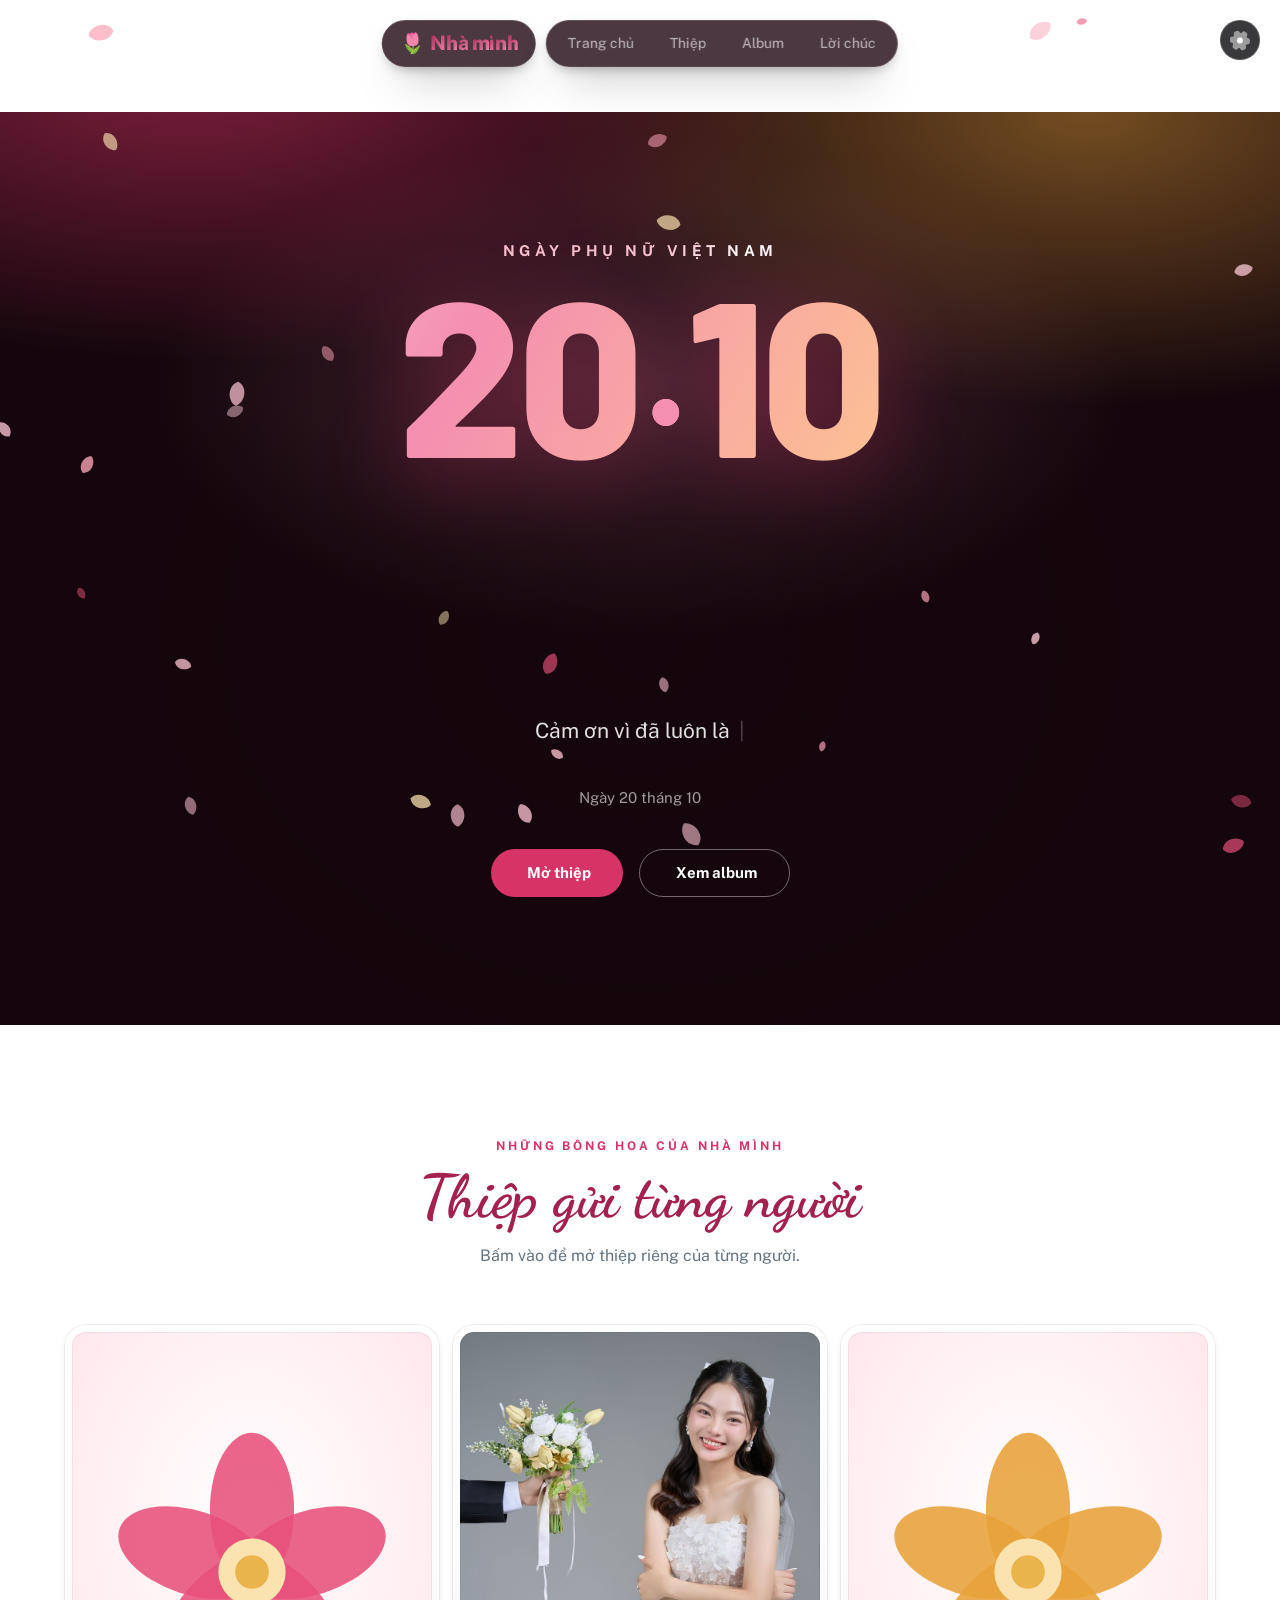
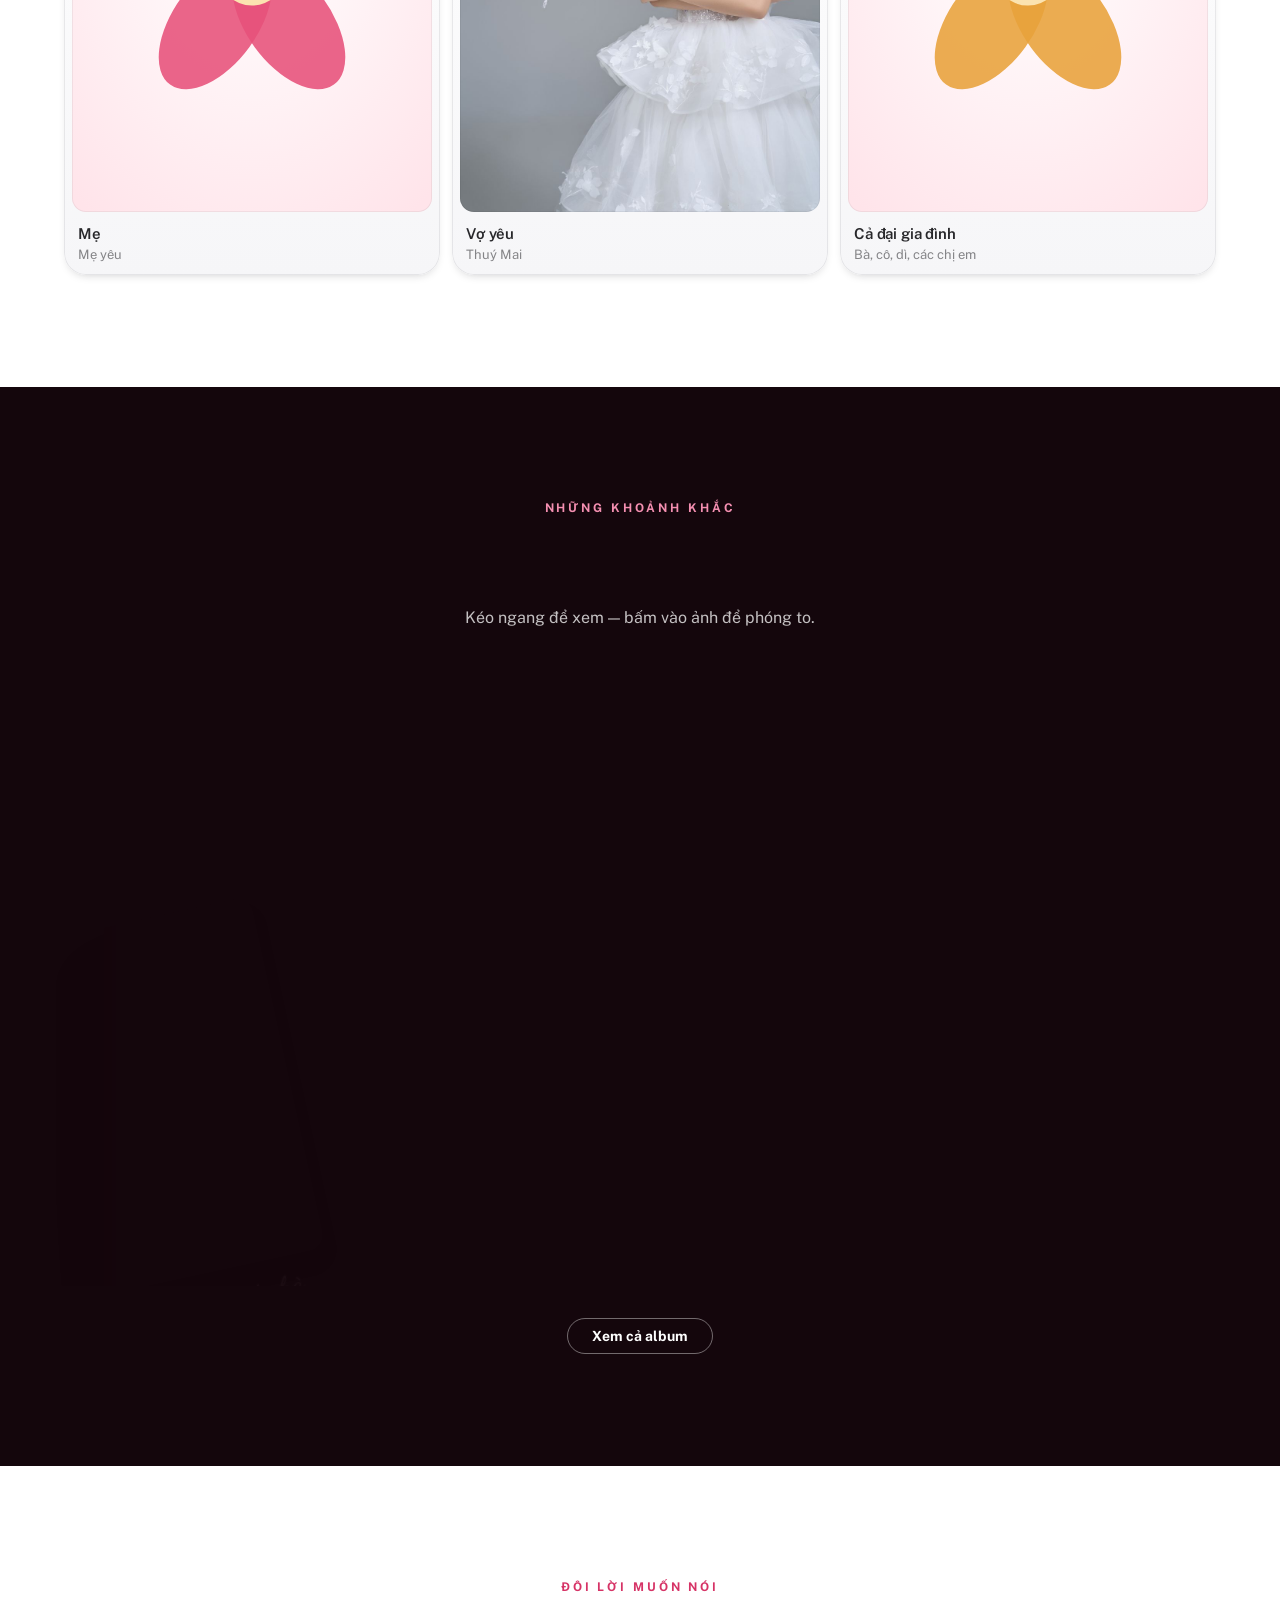
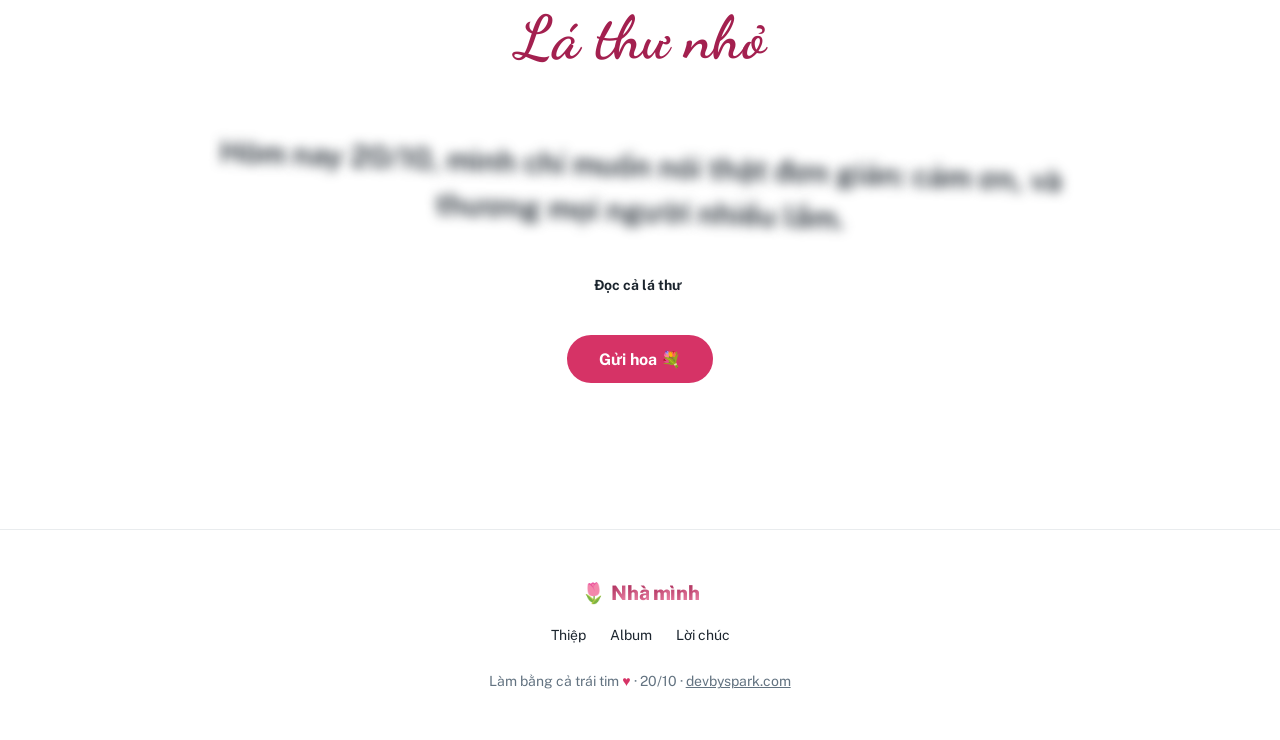
==== commit 1f0ae4f0: "Trang chủ: ảnh thiệp có màu; nút chia sẻ Facebook" ====
--- a/index.html
+++ b/index.html
@@ -1,4 +1,4 @@
-<!DOCTYPE html><html lang="vi" dir="ltr"><head><meta charSet="utf-8"/><link rel="preconnect" href="/" crossorigin=""/><meta name="viewport" content="width=device-width, initial-scale=1"/><link rel="stylesheet" href="/_next/static/chunks/1fokbakcivw5s.css" data-precedence="next"/><link rel="stylesheet" href="/_next/static/chunks/15a87598x8lxl.css" data-precedence="next"/><link rel="stylesheet" href="/_next/static/chunks/43c-40y4ojcg-.css" data-precedence="next"/><link rel="stylesheet" href="/_next/static/chunks/1u16fqpcp-_ex.css" data-precedence="next"/><link rel="stylesheet" href="/_next/static/chunks/1pe0rxt_jd2ne.css" data-precedence="next"/><link rel="stylesheet" href="/_next/static/chunks/1frmsmqj4hz4m.css" data-precedence="next"/><link rel="preload" as="script" fetchPriority="low" href="/_next/static/chunks/3mc6dra1m0098.js"/><script src="/_next/static/chunks/00murl_11ua63.js" async=""></script><script src="/_next/static/chunks/1aijdav4dknbm.js" async=""></script><script src="/_next/static/chunks/1ledh2nc7-lcv.js" async=""></script><script src="/_next/static/chunks/turbopack-3e8g4905ehrmp.js" async=""></script><script src="/_next/static/chunks/0ezoeifx_kyq-.js" async=""></script><script src="/_next/static/chunks/0-u834wf1ras9.js" async=""></script><script src="/_next/static/chunks/3u1kwktm9dxa5.js" async=""></script><script src="/_next/static/chunks/0c5tq5n47noph.js" async=""></script><script src="/_next/static/chunks/0r34ipmquz5dc.js" async=""></script><script src="/_next/static/chunks/063f7o7c9pb4r.js" async=""></script><script src="/_next/static/chunks/1nhbs0giyd0g5.js" async=""></script><script src="/_next/static/chunks/0wqsx49fv4oo2.js" async=""></script><script src="/_next/static/chunks/1nj823rl6we4w.js" async=""></script><script src="/_next/static/chunks/2fx_cu5c6mvgk.js" async=""></script><script src="/_next/static/chunks/3pmhe_-1o5rmo.js" async=""></script><script src="/_next/static/chunks/0pk-61bsx4-4r.js" async=""></script><script src="/_next/static/chunks/0pru23k6-e0m8.js" async=""></script><script src="/_next/static/chunks/1057xjdoe-yfp.js" async=""></script><script src="/_next/static/chunks/3v5i05b930to5.js" async=""></script><script src="/_next/static/chunks/1-o912xxpjquk.js" async=""></script><meta name="theme-color" content="#D63366"/><title>Chúc mừng 20/10 · Gia đình Xuân Bình</title><meta name="description" content="Gửi những người phụ nữ của gia đình mình — cảm ơn vì đã luôn là nắng ấm của ngôi nhà nhỏ."/><link rel="manifest" href="/manifest.webmanifest"/><meta property="og:title" content="Chúc mừng 20/10 🌷 Gửi những người phụ nữ của gia đình mình"/><meta property="og:description" content="Cảm ơn vì đã luôn là nắng ấm của ngôi nhà nhỏ. Mở thiệp nhé!"/><meta property="og:url" content="https://family.devbyspark.com/"/><meta property="og:locale" content="vi_VN"/><meta property="og:image" content="https://family.devbyspark.com/og.png"/><meta property="og:image:width" content="1200"/><meta property="og:image:height" content="630"/><meta property="og:type" content="website"/><meta name="twitter:card" content="summary_large_image"/><meta name="twitter:title" content="Chúc mừng 20/10 🌷 Gửi những người phụ nữ của gia đình mình"/><meta name="twitter:description" content="Cảm ơn vì đã luôn là nắng ấm của ngôi nhà nhỏ. Mở thiệp nhé!"/><meta name="twitter:image" content="https://family.devbyspark.com/og.png"/><meta name="twitter:image:width" content="1200"/><meta name="twitter:image:height" content="630"/><link rel="icon" href="/favicon.ico?favicon.2x4jdh7-6kxj1.ico" sizes="64x64" type="image/x-icon"/><link rel="icon" href="/icon.png?icon.0lujvbsg6a-1l.png" sizes="512x512" type="image/png"/><link rel="apple-touch-icon" href="/apple-icon.png?apple-icon.04yhaim695wx3.png" sizes="180x180" type="image/png"/><meta name="next-size-adjust" content=""/><script src="/_next/static/chunks/0cz1d0mv5g_q7.js" noModule=""></script><style data-emotion="css-global qniq00">html{-webkit-font-smoothing:antialiased;-moz-osx-font-smoothing:grayscale;box-sizing:border-box;-webkit-text-size-adjust:100%;}*,*::before,*::after{box-sizing:inherit;}strong,b{font-weight:700;}body{margin:0;color:var(--palette-text-primary);font-family:"Public Sans Variable",-apple-system,BlinkMacSystemFont,"Segoe UI",Roboto,"Helvetica Neue",Arial,sans-serif,"Apple Color Emoji","Segoe UI Emoji","Segoe UI Symbol";font-weight:400;font-size:1rem;line-height:1.5;background-color:var(--palette-background-default);}@media print{body{background-color:var(--palette-common-white);}}body::backdrop{background-color:var(--palette-background-default);}html{font-size:16px;}</style><style data-emotion="css-global u9e05w">body{--layout-nav-zIndex:1201;--layout-nav-mobile-width:288px;--layout-header-blur:8px;--layout-header-zIndex:1101;--layout-header-mobile-height:64px;--layout-header-desktop-height:72px;}</style><style data-emotion="css-global 1qdidnb">:root{--spacing:8px;--shape-borderRadius:8px;--shadows-0:none;--shadows-1:0px 2px 1px -1px rgba(0,0,0,0.2),0px 1px 1px 0px rgba(0,0,0,0.14),0px 1px 3px 0px rgba(0,0,0,0.12);--shadows-2:0px 3px 1px -2px rgba(0,0,0,0.2),0px 2px 2px 0px rgba(0,0,0,0.14),0px 1px 5px 0px rgba(0,0,0,0.12);--shadows-3:0px 3px 3px -2px rgba(0,0,0,0.2),0px 3px 4px 0px rgba(0,0,0,0.14),0px 1px 8px 0px rgba(0,0,0,0.12);--shadows-4:0px 2px 4px -1px rgba(0,0,0,0.2),0px 4px 5px 0px rgba(0,0,0,0.14),0px 1px 10px 0px rgba(0,0,0,0.12);--shadows-5:0px 3px 5px -1px rgba(0,0,0,0.2),0px 5px 8px 0px rgba(0,0,0,0.14),0px 1px 14px 0px rgba(0,0,0,0.12);--shadows-6:0px 3px 5px -1px rgba(0,0,0,0.2),0px 6px 10px 0px rgba(0,0,0,0.14),0px 1px 18px 0px rgba(0,0,0,0.12);--shadows-7:0px 4px 5px -2px rgba(0,0,0,0.2),0px 7px 10px 1px rgba(0,0,0,0.14),0px 2px 16px 1px rgba(0,0,0,0.12);--shadows-8:0px 5px 5px -3px rgba(0,0,0,0.2),0px 8px 10px 1px rgba(0,0,0,0.14),0px 3px 14px 2px rgba(0,0,0,0.12);--shadows-9:0px 5px 6px -3px rgba(0,0,0,0.2),0px 9px 12px 1px rgba(0,0,0,0.14),0px 3px 16px 2px rgba(0,0,0,0.12);--shadows-10:0px 6px 6px -3px rgba(0,0,0,0.2),0px 10px 14px 1px rgba(0,0,0,0.14),0px 4px 18px 3px rgba(0,0,0,0.12);--shadows-11:0px 6px 7px -4px rgba(0,0,0,0.2),0px 11px 15px 1px rgba(0,0,0,0.14),0px 4px 20px 3px rgba(0,0,0,0.12);--shadows-12:0px 7px 8px -4px rgba(0,0,0,0.2),0px 12px 17px 2px rgba(0,0,0,0.14),0px 5px 22px 4px rgba(0,0,0,0.12);--shadows-13:0px 7px 8px -4px rgba(0,0,0,0.2),0px 13px 19px 2px rgba(0,0,0,0.14),0px 5px 24px 4px rgba(0,0,0,0.12);--shadows-14:0px 7px 9px -4px rgba(0,0,0,0.2),0px 14px 21px 2px rgba(0,0,0,0.14),0px 5px 26px 4px rgba(0,0,0,0.12);--shadows-15:0px 8px 9px -5px rgba(0,0,0,0.2),0px 15px 22px 2px rgba(0,0,0,0.14),0px 6px 28px 5px rgba(0,0,0,0.12);--shadows-16:0px 8px 10px -5px rgba(0,0,0,0.2),0px 16px 24px 2px rgba(0,0,0,0.14),0px 6px 30px 5px rgba(0,0,0,0.12);--shadows-17:0px 8px 11px -5px rgba(0,0,0,0.2),0px 17px 26px 2px rgba(0,0,0,0.14),0px 6px 32px 5px rgba(0,0,0,0.12);--shadows-18:0px 9px 11px -5px rgba(0,0,0,0.2),0px 18px 28px 2px rgba(0,0,0,0.14),0px 7px 34px 6px rgba(0,0,0,0.12);--shadows-19:0px 9px 12px -6px rgba(0,0,0,0.2),0px 19px 29px 2px rgba(0,0,0,0.14),0px 7px 36px 6px rgba(0,0,0,0.12);--shadows-20:0px 10px 13px -6px rgba(0,0,0,0.2),0px 20px 31px 3px rgba(0,0,0,0.14),0px 8px 38px 7px rgba(0,0,0,0.12);--shadows-21:0px 10px 13px -6px rgba(0,0,0,0.2),0px 21px 33px 3px rgba(0,0,0,0.14),0px 8px 40px 7px rgba(0,0,0,0.12);--shadows-22:0px 10px 14px -6px rgba(0,0,0,0.2),0px 22px 35px 3px rgba(0,0,0,0.14),0px 8px 42px 7px rgba(0,0,0,0.12);--shadows-23:0px 11px 14px -7px rgba(0,0,0,0.2),0px 23px 36px 3px rgba(0,0,0,0.14),0px 9px 44px 8px rgba(0,0,0,0.12);--shadows-24:0px 11px 15px -7px rgba(0,0,0,0.2),0px 24px 38px 3px rgba(0,0,0,0.14),0px 9px 46px 8px rgba(0,0,0,0.12);--zIndex-mobileStepper:1000;--zIndex-fab:1050;--zIndex-speedDial:1050;--zIndex-appBar:1100;--zIndex-drawer:1200;--zIndex-modal:1300;--zIndex-snackbar:1400;--zIndex-tooltip:1500;--font-h1:800 2.5rem/1.25 "Barlow",-apple-system,BlinkMacSystemFont,"Segoe UI",Roboto,"Helvetica Neue",Arial,sans-serif,"Apple Color Emoji","Segoe UI Emoji","Segoe UI Symbol";--font-h2:800 2rem/1.3333333333333333 "Barlow",-apple-system,BlinkMacSystemFont,"Segoe UI",Roboto,"Helvetica Neue",Arial,sans-serif,"Apple Color Emoji","Segoe UI Emoji","Segoe UI Symbol";--font-h3:700 1.5rem/1.5 "Barlow",-apple-system,BlinkMacSystemFont,"Segoe UI",Roboto,"Helvetica Neue",Arial,sans-serif,"Apple Color Emoji","Segoe UI Emoji","Segoe UI Symbol";--font-h4:700 1.25rem/1.5 "Public Sans Variable",-apple-system,BlinkMacSystemFont,"Segoe UI",Roboto,"Helvetica Neue",Arial,sans-serif,"Apple Color Emoji","Segoe UI Emoji","Segoe UI Symbol";--font-h5:700 1.125rem/1.5 "Public Sans Variable",-apple-system,BlinkMacSystemFont,"Segoe UI",Roboto,"Helvetica Neue",Arial,sans-serif,"Apple Color Emoji","Segoe UI Emoji","Segoe UI Symbol";--font-h6:600 1.0625rem/1.5555555555555556 "Public Sans Variable",-apple-system,BlinkMacSystemFont,"Segoe UI",Roboto,"Helvetica Neue",Arial,sans-serif,"Apple Color Emoji","Segoe UI Emoji","Segoe UI Symbol";--font-subtitle1:600 1rem/1.5 "Public Sans Variable",-apple-system,BlinkMacSystemFont,"Segoe UI",Roboto,"Helvetica Neue",Arial,sans-serif,"Apple Color Emoji","Segoe UI Emoji","Segoe UI Symbol";--font-subtitle2:600 0.875rem/1.5714285714285714 "Public Sans Variable",-apple-system,BlinkMacSystemFont,"Segoe UI",Roboto,"Helvetica Neue",Arial,sans-serif,"Apple Color Emoji","Segoe UI Emoji","Segoe UI Symbol";--font-body1:400 1rem/1.5 "Public Sans Variable",-apple-system,BlinkMacSystemFont,"Segoe UI",Roboto,"Helvetica Neue",Arial,sans-serif,"Apple Color Emoji","Segoe UI Emoji","Segoe UI Symbol";--font-body2:400 0.875rem/1.5714285714285714 "Public Sans Variable",-apple-system,BlinkMacSystemFont,"Segoe UI",Roboto,"Helvetica Neue",Arial,sans-serif,"Apple Color Emoji","Segoe UI Emoji","Segoe UI Symbol";--font-caption:400 0.75rem/1.5 "Public Sans Variable",-apple-system,BlinkMacSystemFont,"Segoe UI",Roboto,"Helvetica Neue",Arial,sans-serif,"Apple Color Emoji","Segoe UI Emoji","Segoe UI Symbol";--font-overline:700 0.75rem/1.5 "Public Sans Variable",-apple-system,BlinkMacSystemFont,"Segoe UI",Roboto,"Helvetica Neue",Arial,sans-serif,"Apple Color Emoji","Segoe UI Emoji","Segoe UI Symbol";--font-button:700 0.875rem/1.7142857142857142 "Public Sans Variable",-apple-system,BlinkMacSystemFont,"Segoe UI",Roboto,"Helvetica Neue",Arial,sans-serif,"Apple Color Emoji","Segoe UI Emoji","Segoe UI Symbol";--font-inherit:inherit inherit/inherit inherit;}:root,[data-color-scheme="light"]{-webkit-print-color-scheme:light;color-scheme:light;--palette-primary-lighter:#FFE4EA;--palette-primary-light:#F48FB1;--palette-primary-main:#D63366;--palette-primary-dark:#A3204F;--palette-primary-darker:#5C1428;--palette-primary-contrastText:#FFFFFF;--palette-primary-lighterChannel:255 228 234;--palette-primary-lightChannel:244 143 177;--palette-primary-mainChannel:214 51 102;--palette-primary-darkChannel:163 32 79;--palette-primary-darkerChannel:92 20 40;--palette-primary-contrastTextChannel:255 255 255;--palette-secondary-lighter:#FFF1D6;--palette-secondary-light:#FFD08A;--palette-secondary-main:#E9A23B;--palette-secondary-dark:#B86E12;--palette-secondary-darker:#7A4100;--palette-secondary-contrastText:#FFFFFF;--palette-secondary-lighterChannel:255 241 214;--palette-secondary-lightChannel:255 208 138;--palette-secondary-mainChannel:233 162 59;--palette-secondary-darkChannel:184 110 18;--palette-secondary-darkerChannel:122 65 0;--palette-secondary-contrastTextChannel:255 255 255;--palette-info-lighter:#CAFDF5;--palette-info-light:#61F3F3;--palette-info-main:#00B8D9;--palette-info-dark:#006C9C;--palette-info-darker:#003768;--palette-info-contrastText:#FFFFFF;--palette-info-lighterChannel:202 253 245;--palette-info-lightChannel:97 243 243;--palette-info-mainChannel:0 184 217;--palette-info-darkChannel:0 108 156;--palette-info-darkerChannel:0 55 104;--palette-info-contrastTextChannel:255 255 255;--palette-success-lighter:#D3FCD2;--palette-success-light:#77ED8B;--palette-success-main:#22C55E;--palette-success-dark:#118D57;--palette-success-darker:#065E49;--palette-success-contrastText:#ffffff;--palette-success-lighterChannel:211 252 210;--palette-success-lightChannel:119 237 139;--palette-success-mainChannel:34 197 94;--palette-success-darkChannel:17 141 87;--palette-success-darkerChannel:6 94 73;--palette-success-contrastTextChannel:255 255 255;--palette-warning-lighter:#FFF5CC;--palette-warning-light:#FFD666;--palette-warning-main:#FFAB00;--palette-warning-dark:#B76E00;--palette-warning-darker:#7A4100;--palette-warning-contrastText:#1C252E;--palette-warning-lighterChannel:255 245 204;--palette-warning-lightChannel:255 214 102;--palette-warning-mainChannel:255 171 0;--palette-warning-darkChannel:183 110 0;--palette-warning-darkerChannel:122 65 0;--palette-warning-contrastTextChannel:28 37 46;--palette-error-lighter:#FFE9D5;--palette-error-light:#FFAC82;--palette-error-main:#FF5630;--palette-error-dark:#B71D18;--palette-error-darker:#7A0916;--palette-error-contrastText:#FFFFFF;--palette-error-lighterChannel:255 233 213;--palette-error-lightChannel:255 172 130;--palette-error-mainChannel:255 86 48;--palette-error-darkChannel:183 29 24;--palette-error-darkerChannel:122 9 22;--palette-error-contrastTextChannel:255 255 255;--palette-common-black:#000000;--palette-common-white:#FFFFFF;--palette-common-blackChannel:0 0 0;--palette-common-whiteChannel:255 255 255;--palette-common-background:#fff;--palette-common-onBackground:#000;--palette-common-backgroundChannel:255 255 255;--palette-common-onBackgroundChannel:0 0 0;--palette-grey-50:#FCFDFD;--palette-grey-100:#F9FAFB;--palette-grey-200:#F4F6F8;--palette-grey-300:#DFE3E8;--palette-grey-400:#C4CDD5;--palette-grey-500:#919EAB;--palette-grey-600:#637381;--palette-grey-700:#454F5B;--palette-grey-800:#1C252E;--palette-grey-900:#141A21;--palette-grey-50Channel:252 253 253;--palette-grey-100Channel:249 250 251;--palette-grey-200Channel:244 246 248;--palette-grey-300Channel:223 227 232;--palette-grey-400Channel:196 205 213;--palette-grey-500Channel:145 158 171;--palette-grey-600Channel:99 115 129;--palette-grey-700Channel:69 79 91;--palette-grey-800Channel:28 37 46;--palette-grey-900Channel:20 26 33;--palette-grey-A100:#f5f5f5;--palette-grey-A200:#eeeeee;--palette-grey-A400:#bdbdbd;--palette-grey-A700:#616161;--palette-divider:rgba(145 158 171 / 20%);--palette-text-primary:#1C252E;--palette-text-secondary:#637381;--palette-text-disabled:#919EAB;--palette-text-primaryChannel:28 37 46;--palette-text-secondaryChannel:99 115 129;--palette-text-disabledChannel:145 158 171;--palette-background-paper:#FFFFFF;--palette-background-default:#FFFFFF;--palette-background-neutral:#F4F6F8;--palette-background-paperChannel:255 255 255;--palette-background-defaultChannel:255 255 255;--palette-background-neutralChannel:244 246 248;--palette-action-hover:rgba(145 158 171 / 8%);--palette-action-selected:rgba(145 158 171 / 16%);--palette-action-focus:rgba(145 158 171 / 24%);--palette-action-disabled:rgba(145 158 171 / 80%);--palette-action-disabledBackground:rgba(145 158 171 / 24%);--palette-action-hoverOpacity:0.08;--palette-action-disabledOpacity:0.48;--palette-action-active:#637381;--palette-action-selectedOpacity:0.08;--palette-action-focusOpacity:0.12;--palette-action-activatedOpacity:0.12;--palette-action-activeChannel:99 115 129;--palette-action-selectedChannel:145;--palette-Alert-errorColor:rgb(102, 68, 52);--palette-Alert-infoColor:rgb(38, 97, 97);--palette-Alert-successColor:rgb(47, 94, 55);--palette-Alert-warningColor:rgb(102, 85, 40);--palette-Alert-errorFilledBg:var(--palette-error-main, #FF5630);--palette-Alert-infoFilledBg:var(--palette-info-main, #00B8D9);--palette-Alert-successFilledBg:var(--palette-success-main, #22C55E);--palette-Alert-warningFilledBg:var(--palette-warning-main, #FFAB00);--palette-Alert-errorFilledColor:#fff;--palette-Alert-infoFilledColor:rgba(0, 0, 0, 0.87);--palette-Alert-successFilledColor:rgba(0, 0, 0, 0.87);--palette-Alert-warningFilledColor:rgba(0, 0, 0, 0.87);--palette-Alert-errorStandardBg:rgb(255, 246, 242);--palette-Alert-infoStandardBg:rgb(239, 253, 253);--palette-Alert-successStandardBg:rgb(241, 253, 243);--palette-Alert-warningStandardBg:rgb(255, 250, 239);--palette-Alert-errorIconColor:var(--palette-error-main, #FF5630);--palette-Alert-infoIconColor:var(--palette-info-main, #00B8D9);--palette-Alert-successIconColor:var(--palette-success-main, #22C55E);--palette-Alert-warningIconColor:var(--palette-warning-main, #FFAB00);--palette-AppBar-defaultBg:var(--palette-grey-100, #F9FAFB);--palette-Avatar-defaultBg:var(--palette-grey-400, #C4CDD5);--palette-Button-inheritContainedBg:var(--palette-grey-300, #DFE3E8);--palette-Button-inheritContainedHoverBg:var(--palette-grey-A100, #f5f5f5);--palette-Chip-defaultBorder:var(--palette-grey-400, #C4CDD5);--palette-Chip-defaultAvatarColor:var(--palette-grey-700, #454F5B);--palette-Chip-defaultIconColor:var(--palette-grey-700, #454F5B);--palette-FilledInput-bg:rgba(0, 0, 0, 0.06);--palette-FilledInput-hoverBg:rgba(0, 0, 0, 0.09);--palette-FilledInput-disabledBg:rgba(0, 0, 0, 0.12);--palette-LinearProgress-primaryBg:rgb(239, 177, 196);--palette-LinearProgress-secondaryBg:rgb(246, 219, 180);--palette-LinearProgress-errorBg:rgb(255, 190, 176);--palette-LinearProgress-infoBg:rgb(158, 228, 240);--palette-LinearProgress-successBg:rgb(171, 232, 193);--palette-LinearProgress-warningBg:rgb(255, 223, 158);--palette-Skeleton-bg:rgba(var(--palette-text-primaryChannel, 28 37 46) / 0.11);--palette-Slider-primaryTrack:rgb(239, 177, 196);--palette-Slider-secondaryTrack:rgb(246, 219, 180);--palette-Slider-errorTrack:rgb(255, 190, 176);--palette-Slider-infoTrack:rgb(158, 228, 240);--palette-Slider-successTrack:rgb(171, 232, 193);--palette-Slider-warningTrack:rgb(255, 223, 158);--palette-SnackbarContent-bg:rgb(50, 50, 50);--palette-SnackbarContent-color:#fff;--palette-SpeedDialAction-fabHoverBg:rgb(216, 216, 216);--palette-StepConnector-border:var(--palette-grey-400, #C4CDD5);--palette-StepContent-border:var(--palette-grey-400, #C4CDD5);--palette-Switch-defaultColor:var(--palette-common-white, #FFFFFF);--palette-Switch-defaultDisabledColor:var(--palette-grey-100, #F9FAFB);--palette-Switch-primaryDisabledColor:rgb(239, 177, 196);--palette-Switch-secondaryDisabledColor:rgb(246, 219, 180);--palette-Switch-errorDisabledColor:rgb(255, 190, 176);--palette-Switch-infoDisabledColor:rgb(158, 228, 240);--palette-Switch-successDisabledColor:rgb(171, 232, 193);--palette-Switch-warningDisabledColor:rgb(255, 223, 158);--palette-TableCell-border:rgba(241, NaN, NaN, 1);--palette-Tooltip-bg:rgba(69, 79, 91, 0.92);--palette-dividerChannel:145;--shadows-0:none;--shadows-1:0px 2px 1px -1px rgba(145 158 171 / 20%),0px 1px 1px 0px rgba(145 158 171 / 14%),0px 1px 3px 0px rgba(145 158 171 / 12%);--shadows-2:0px 3px 1px -2px rgba(145 158 171 / 20%),0px 2px 2px 0px rgba(145 158 171 / 14%),0px 1px 5px 0px rgba(145 158 171 / 12%);--shadows-3:0px 3px 3px -2px rgba(145 158 171 / 20%),0px 3px 4px 0px rgba(145 158 171 / 14%),0px 1px 8px 0px rgba(145 158 171 / 12%);--shadows-4:0px 2px 4px -1px rgba(145 158 171 / 20%),0px 4px 5px 0px rgba(145 158 171 / 14%),0px 1px 10px 0px rgba(145 158 171 / 12%);--shadows-5:0px 3px 5px -1px rgba(145 158 171 / 20%),0px 5px 8px 0px rgba(145 158 171 / 14%),0px 1px 14px 0px rgba(145 158 171 / 12%);--shadows-6:0px 3px 5px -1px rgba(145 158 171 / 20%),0px 6px 10px 0px rgba(145 158 171 / 14%),0px 1px 18px 0px rgba(145 158 171 / 12%);--shadows-7:0px 4px 5px -2px rgba(145 158 171 / 20%),0px 7px 10px 1px rgba(145 158 171 / 14%),0px 2px 16px 1px rgba(145 158 171 / 12%);--shadows-8:0px 5px 5px -3px rgba(145 158 171 / 20%),0px 8px 10px 1px rgba(145 158 171 / 14%),0px 3px 14px 2px rgba(145 158 171 / 12%);--shadows-9:0px 5px 6px -3px rgba(145 158 171 / 20%),0px 9px 12px 1px rgba(145 158 171 / 14%),0px 3px 16px 2px rgba(145 158 171 / 12%);--shadows-10:0px 6px 6px -3px rgba(145 158 171 / 20%),0px 10px 14px 1px rgba(145 158 171 / 14%),0px 4px 18px 3px rgba(145 158 171 / 12%);--shadows-11:0px 6px 7px -4px rgba(145 158 171 / 20%),0px 11px 15px 1px rgba(145 158 171 / 14%),0px 4px 20px 3px rgba(145 158 171 / 12%);--shadows-12:0px 7px 8px -4px rgba(145 158 171 / 20%),0px 12px 17px 2px rgba(145 158 171 / 14%),0px 5px 22px 4px rgba(145 158 171 / 12%);--shadows-13:0px 7px 8px -4px rgba(145 158 171 / 20%),0px 13px 19px 2px rgba(145 158 171 / 14%),0px 5px 24px 4px rgba(145 158 171 / 12%);--shadows-14:0px 7px 9px -4px rgba(145 158 171 / 20%),0px 14px 21px 2px rgba(145 158 171 / 14%),0px 5px 26px 4px rgba(145 158 171 / 12%);--shadows-15:0px 8px 9px -5px rgba(145 158 171 / 20%),0px 15px 22px 2px rgba(145 158 171 / 14%),0px 6px 28px 5px rgba(145 158 171 / 12%);--shadows-16:0px 8px 10px -5px rgba(145 158 171 / 20%),0px 16px 24px 2px rgba(145 158 171 / 14%),0px 6px 30px 5px rgba(145 158 171 / 12%);--shadows-17:0px 8px 11px -5px rgba(145 158 171 / 20%),0px 17px 26px 2px rgba(145 158 171 / 14%),0px 6px 32px 5px rgba(145 158 171 / 12%);--shadows-18:0px 9px 11px -5px rgba(145 158 171 / 20%),0px 18px 28px 2px rgba(145 158 171 / 14%),0px 7px 34px 6px rgba(145 158 171 / 12%);--shadows-19:0px 9px 12px -6px rgba(145 158 171 / 20%),0px 19px 29px 2px rgba(145 158 171 / 14%),0px 7px 36px 6px rgba(145 158 171 / 12%);--shadows-20:0px 10px 13px -6px rgba(145 158 171 / 20%),0px 20px 31px 3px rgba(145 158 171 / 14%),0px 8px 38px 7px rgba(145 158 171 / 12%);--shadows-21:0px 10px 13px -6px rgba(145 158 171 / 20%),0px 21px 33px 3px rgba(145 158 171 / 14%),0px 8px 40px 7px rgba(145 158 171 / 12%);--shadows-22:0px 10px 14px -6px rgba(145 158 171 / 20%),0px 22px 35px 3px rgba(145 158 171 / 14%),0px 8px 42px 7px rgba(145 158 171 / 12%);--shadows-23:0px 11px 14px -7px rgba(145 158 171 / 20%),0px 23px 36px 3px rgba(145 158 171 / 14%),0px 9px 44px 8px rgba(145 158 171 / 12%);--shadows-24:0px 11px 15px -7px rgba(145 158 171 / 20%),0px 24px 38px 3px rgba(145 158 171 / 14%),0px 9px 46px 8px rgba(145 158 171 / 12%);--customShadows-z1:0 1px 2px 0 rgba(145 158 171 / 16%);--customShadows-z4:0 4px 8px 0 rgba(145 158 171 / 16%);--customShadows-z8:0 8px 16px 0 rgba(145 158 171 / 16%);--customShadows-z12:0 12px 24px -4px rgba(145 158 171 / 16%);--customShadows-z16:0 16px 32px -4px rgba(145 158 171 / 16%);--customShadows-z20:0 20px 40px -4px rgba(145 158 171 / 16%);--customShadows-z24:0 24px 48px 0 rgba(145 158 171 / 16%);--customShadows-dialog:-40px 40px 80px -8px rgba(0 0 0 / 24%);--customShadows-card:0 0 2px 0 rgba(145 158 171 / 20%),0 12px 24px -4px rgba(145 158 171 / 12%);--customShadows-dropdown:0 0 2px 0 rgba(145 158 171 / 24%),-20px 20px 40px -4px rgba(145 158 171 / 24%);--customShadows-primary:0 8px 16px 0 rgba(214 51 102 / 24%);--customShadows-secondary:0 8px 16px 0 rgba(233 162 59 / 24%);--customShadows-info:0 8px 16px 0 rgba(0 184 217 / 24%);--customShadows-success:0 8px 16px 0 rgba(34 197 94 / 24%);--customShadows-warning:0 8px 16px 0 rgba(255 171 0 / 24%);--customShadows-error:0 8px 16px 0 rgba(255 86 48 / 24%);--opacity-inputPlaceholder:0.42;--opacity-inputUnderline:0.42;--opacity-switchTrackDisabled:0.12;--opacity-switchTrack:0.38;}[data-color-scheme="dark"]{-webkit-print-color-scheme:dark;color-scheme:dark;--palette-common-black:#000000;--palette-common-white:#FFFFFF;--palette-common-blackChannel:0 0 0;--palette-common-whiteChannel:255 255 255;--palette-common-background:#000;--palette-common-onBackground:#fff;--palette-common-backgroundChannel:0 0 0;--palette-common-onBackgroundChannel:255 255 255;--palette-primary-lighter:#FFE4EA;--palette-primary-light:#F48FB1;--palette-primary-main:#D63366;--palette-primary-dark:#A3204F;--palette-primary-darker:#5C1428;--palette-primary-contrastText:#FFFFFF;--palette-primary-lighterChannel:255 228 234;--palette-primary-lightChannel:244 143 177;--palette-primary-mainChannel:214 51 102;--palette-primary-darkChannel:163 32 79;--palette-primary-darkerChannel:92 20 40;--palette-primary-contrastTextChannel:255 255 255;--palette-secondary-lighter:#FFF1D6;--palette-secondary-light:#FFD08A;--palette-secondary-main:#E9A23B;--palette-secondary-dark:#B86E12;--palette-secondary-darker:#7A4100;--palette-secondary-contrastText:#FFFFFF;--palette-secondary-lighterChannel:255 241 214;--palette-secondary-lightChannel:255 208 138;--palette-secondary-mainChannel:233 162 59;--palette-secondary-darkChannel:184 110 18;--palette-secondary-darkerChannel:122 65 0;--palette-secondary-contrastTextChannel:255 255 255;--palette-error-lighter:#FFE9D5;--palette-error-light:#FFAC82;--palette-error-main:#FF5630;--palette-error-dark:#B71D18;--palette-error-darker:#7A0916;--palette-error-contrastText:#FFFFFF;--palette-error-lighterChannel:255 233 213;--palette-error-lightChannel:255 172 130;--palette-error-mainChannel:255 86 48;--palette-error-darkChannel:183 29 24;--palette-error-darkerChannel:122 9 22;--palette-error-contrastTextChannel:255 255 255;--palette-warning-lighter:#FFF5CC;--palette-warning-light:#FFD666;--palette-warning-main:#FFAB00;--palette-warning-dark:#B76E00;--palette-warning-darker:#7A4100;--palette-warning-contrastText:#1C252E;--palette-warning-lighterChannel:255 245 204;--palette-warning-lightChannel:255 214 102;--palette-warning-mainChannel:255 171 0;--palette-warning-darkChannel:183 110 0;--palette-warning-darkerChannel:122 65 0;--palette-warning-contrastTextChannel:28 37 46;--palette-info-lighter:#CAFDF5;--palette-info-light:#61F3F3;--palette-info-main:#00B8D9;--palette-info-dark:#006C9C;--palette-info-darker:#003768;--palette-info-contrastText:#FFFFFF;--palette-info-lighterChannel:202 253 245;--palette-info-lightChannel:97 243 243;--palette-info-mainChannel:0 184 217;--palette-info-darkChannel:0 108 156;--palette-info-darkerChannel:0 55 104;--palette-info-contrastTextChannel:255 255 255;--palette-success-lighter:#D3FCD2;--palette-success-light:#77ED8B;--palette-success-main:#22C55E;--palette-success-dark:#118D57;--palette-success-darker:#065E49;--palette-success-contrastText:#ffffff;--palette-success-lighterChannel:211 252 210;--palette-success-lightChannel:119 237 139;--palette-success-mainChannel:34 197 94;--palette-success-darkChannel:17 141 87;--palette-success-darkerChannel:6 94 73;--palette-success-contrastTextChannel:255 255 255;--palette-grey-50:#FCFDFD;--palette-grey-100:#F9FAFB;--palette-grey-200:#F4F6F8;--palette-grey-300:#DFE3E8;--palette-grey-400:#C4CDD5;--palette-grey-500:#919EAB;--palette-grey-600:#637381;--palette-grey-700:#454F5B;--palette-grey-800:#1C252E;--palette-grey-900:#141A21;--palette-grey-A100:#f5f5f5;--palette-grey-A200:#eeeeee;--palette-grey-A400:#bdbdbd;--palette-grey-A700:#616161;--palette-grey-50Channel:252 253 253;--palette-grey-100Channel:249 250 251;--palette-grey-200Channel:244 246 248;--palette-grey-300Channel:223 227 232;--palette-grey-400Channel:196 205 213;--palette-grey-500Channel:145 158 171;--palette-grey-600Channel:99 115 129;--palette-grey-700Channel:69 79 91;--palette-grey-800Channel:28 37 46;--palette-grey-900Channel:20 26 33;--palette-text-primary:#FFFFFF;--palette-text-secondary:#919EAB;--palette-text-disabled:#637381;--palette-text-icon:rgba(255, 255, 255, 0.5);--palette-text-primaryChannel:255 255 255;--palette-text-secondaryChannel:145 158 171;--palette-text-disabledChannel:99 115 129;--palette-divider:rgba(145 158 171 / 20%);--palette-background-paper:#1C252E;--palette-background-default:#141A21;--palette-background-neutral:#28323D;--palette-background-paperChannel:28 37 46;--palette-background-defaultChannel:20 26 33;--palette-background-neutralChannel:40 50 61;--palette-action-active:#919EAB;--palette-action-hover:rgba(145 158 171 / 8%);--palette-action-hoverOpacity:0.08;--palette-action-selected:rgba(145 158 171 / 16%);--palette-action-selectedOpacity:0.16;--palette-action-disabled:rgba(145 158 171 / 80%);--palette-action-disabledBackground:rgba(145 158 171 / 24%);--palette-action-disabledOpacity:0.48;--palette-action-focus:rgba(145 158 171 / 24%);--palette-action-focusOpacity:0.12;--palette-action-activatedOpacity:0.24;--palette-action-activeChannel:145 158 171;--palette-action-selectedChannel:145;--palette-Alert-errorColor:rgb(255, 221, 205);--palette-Alert-infoColor:rgb(191, 250, 250);--palette-Alert-successColor:rgb(200, 247, 208);--palette-Alert-warningColor:rgb(255, 238, 193);--palette-Alert-errorFilledBg:var(--palette-error-dark, #B71D18);--palette-Alert-infoFilledBg:var(--palette-info-dark, #006C9C);--palette-Alert-successFilledBg:var(--palette-success-dark, #118D57);--palette-Alert-warningFilledBg:var(--palette-warning-dark, #B76E00);--palette-Alert-errorFilledColor:#fff;--palette-Alert-infoFilledColor:#fff;--palette-Alert-successFilledColor:#fff;--palette-Alert-warningFilledColor:#fff;--palette-Alert-errorStandardBg:rgb(25, 17, 12);--palette-Alert-infoStandardBg:rgb(9, 24, 24);--palette-Alert-successStandardBg:rgb(11, 23, 13);--palette-Alert-warningStandardBg:rgb(25, 21, 10);--palette-Alert-errorIconColor:var(--palette-error-main, #FF5630);--palette-Alert-infoIconColor:var(--palette-info-main, #00B8D9);--palette-Alert-successIconColor:var(--palette-success-main, #22C55E);--palette-Alert-warningIconColor:var(--palette-warning-main, #FFAB00);--palette-AppBar-defaultBg:var(--palette-grey-900, #141A21);--palette-AppBar-darkBg:var(--palette-background-paper, #1C252E);--palette-AppBar-darkColor:var(--palette-text-primary, #FFFFFF);--palette-Avatar-defaultBg:var(--palette-grey-600, #637381);--palette-Button-inheritContainedBg:var(--palette-grey-800, #1C252E);--palette-Button-inheritContainedHoverBg:var(--palette-grey-700, #454F5B);--palette-Chip-defaultBorder:var(--palette-grey-700, #454F5B);--palette-Chip-defaultAvatarColor:var(--palette-grey-300, #DFE3E8);--palette-Chip-defaultIconColor:var(--palette-grey-300, #DFE3E8);--palette-FilledInput-bg:rgba(255, 255, 255, 0.09);--palette-FilledInput-hoverBg:rgba(255, 255, 255, 0.13);--palette-FilledInput-disabledBg:rgba(255, 255, 255, 0.12);--palette-LinearProgress-primaryBg:rgb(107, 25, 51);--palette-LinearProgress-secondaryBg:rgb(116, 81, 29);--palette-LinearProgress-errorBg:rgb(127, 43, 24);--palette-LinearProgress-infoBg:rgb(0, 92, 108);--palette-LinearProgress-successBg:rgb(17, 98, 47);--palette-LinearProgress-warningBg:rgb(127, 85, 0);--palette-Skeleton-bg:rgba(var(--palette-text-primaryChannel, 255 255 255) / 0.13);--palette-Slider-primaryTrack:rgb(107, 25, 51);--palette-Slider-secondaryTrack:rgb(116, 81, 29);--palette-Slider-errorTrack:rgb(127, 43, 24);--palette-Slider-infoTrack:rgb(0, 92, 108);--palette-Slider-successTrack:rgb(17, 98, 47);--palette-Slider-warningTrack:rgb(127, 85, 0);--palette-SnackbarContent-bg:rgb(250, 250, 250);--palette-SnackbarContent-color:rgba(0, 0, 0, 0.87);--palette-SpeedDialAction-fabHoverBg:rgb(62, 69, 77);--palette-StepConnector-border:var(--palette-grey-600, #637381);--palette-StepContent-border:var(--palette-grey-600, #637381);--palette-Switch-defaultColor:var(--palette-grey-300, #DFE3E8);--palette-Switch-defaultDisabledColor:var(--palette-grey-600, #637381);--palette-Switch-primaryDisabledColor:rgb(96, 22, 45);--palette-Switch-secondaryDisabledColor:rgb(104, 72, 26);--palette-Switch-errorDisabledColor:rgb(114, 38, 21);--palette-Switch-infoDisabledColor:rgb(0, 82, 97);--palette-Switch-successDisabledColor:rgb(15, 88, 42);--palette-Switch-warningDisabledColor:rgb(114, 76, 0);--palette-TableCell-border:rgba(46, NaN, NaN, 1);--palette-Tooltip-bg:rgba(69, 79, 91, 0.92);--palette-dividerChannel:145;--opacity-inputPlaceholder:0.5;--opacity-inputUnderline:0.7;--opacity-switchTrackDisabled:0.2;--opacity-switchTrack:0.3;--overlays-0:none;--overlays-1:linear-gradient(rgba(255 255 255 / 0.051), rgba(255 255 255 / 0.051));--overlays-2:linear-gradient(rgba(255 255 255 / 0.069), rgba(255 255 255 / 0.069));--overlays-3:linear-gradient(rgba(255 255 255 / 0.082), rgba(255 255 255 / 0.082));--overlays-4:linear-gradient(rgba(255 255 255 / 0.092), rgba(255 255 255 / 0.092));--overlays-5:linear-gradient(rgba(255 255 255 / 0.101), rgba(255 255 255 / 0.101));--overlays-6:linear-gradient(rgba(255 255 255 / 0.108), rgba(255 255 255 / 0.108));--overlays-7:linear-gradient(rgba(255 255 255 / 0.114), rgba(255 255 255 / 0.114));--overlays-8:linear-gradient(rgba(255 255 255 / 0.119), rgba(255 255 255 / 0.119));--overlays-9:linear-gradient(rgba(255 255 255 / 0.124), rgba(255 255 255 / 0.124));--overlays-10:linear-gradient(rgba(255 255 255 / 0.128), rgba(255 255 255 / 0.128));--overlays-11:linear-gradient(rgba(255 255 255 / 0.132), rgba(255 255 255 / 0.132));--overlays-12:linear-gradient(rgba(255 255 255 / 0.135), rgba(255 255 255 / 0.135));--overlays-13:linear-gradient(rgba(255 255 255 / 0.139), rgba(255 255 255 / 0.139));--overlays-14:linear-gradient(rgba(255 255 255 / 0.142), rgba(255 255 255 / 0.142));--overlays-15:linear-gradient(rgba(255 255 255 / 0.145), rgba(255 255 255 / 0.145));--overlays-16:linear-gradient(rgba(255 255 255 / 0.147), rgba(255 255 255 / 0.147));--overlays-17:linear-gradient(rgba(255 255 255 / 0.15), rgba(255 255 255 / 0.15));--overlays-18:linear-gradient(rgba(255 255 255 / 0.152), rgba(255 255 255 / 0.152));--overlays-19:linear-gradient(rgba(255 255 255 / 0.155), rgba(255 255 255 / 0.155));--overlays-20:linear-gradient(rgba(255 255 255 / 0.157), rgba(255 255 255 / 0.157));--overlays-21:linear-gradient(rgba(255 255 255 / 0.159), rgba(255 255 255 / 0.159));--overlays-22:linear-gradient(rgba(255 255 255 / 0.161), rgba(255 255 255 / 0.161));--overlays-23:linear-gradient(rgba(255 255 255 / 0.163), rgba(255 255 255 / 0.163));--overlays-24:linear-gradient(rgba(255 255 255 / 0.165), rgba(255 255 255 / 0.165));--shadows-0:none;--shadows-1:0px 2px 1px -1px rgba(0 0 0 / 20%),0px 1px 1px 0px rgba(0 0 0 / 14%),0px 1px 3px 0px rgba(0 0 0 / 12%);--shadows-2:0px 3px 1px -2px rgba(0 0 0 / 20%),0px 2px 2px 0px rgba(0 0 0 / 14%),0px 1px 5px 0px rgba(0 0 0 / 12%);--shadows-3:0px 3px 3px -2px rgba(0 0 0 / 20%),0px 3px 4px 0px rgba(0 0 0 / 14%),0px 1px 8px 0px rgba(0 0 0 / 12%);--shadows-4:0px 2px 4px -1px rgba(0 0 0 / 20%),0px 4px 5px 0px rgba(0 0 0 / 14%),0px 1px 10px 0px rgba(0 0 0 / 12%);--shadows-5:0px 3px 5px -1px rgba(0 0 0 / 20%),0px 5px 8px 0px rgba(0 0 0 / 14%),0px 1px 14px 0px rgba(0 0 0 / 12%);--shadows-6:0px 3px 5px -1px rgba(0 0 0 / 20%),0px 6px 10px 0px rgba(0 0 0 / 14%),0px 1px 18px 0px rgba(0 0 0 / 12%);--shadows-7:0px 4px 5px -2px rgba(0 0 0 / 20%),0px 7px 10px 1px rgba(0 0 0 / 14%),0px 2px 16px 1px rgba(0 0 0 / 12%);--shadows-8:0px 5px 5px -3px rgba(0 0 0 / 20%),0px 8px 10px 1px rgba(0 0 0 / 14%),0px 3px 14px 2px rgba(0 0 0 / 12%);--shadows-9:0px 5px 6px -3px rgba(0 0 0 / 20%),0px 9px 12px 1px rgba(0 0 0 / 14%),0px 3px 16px 2px rgba(0 0 0 / 12%);--shadows-10:0px 6px 6px -3px rgba(0 0 0 / 20%),0px 10px 14px 1px rgba(0 0 0 / 14%),0px 4px 18px 3px rgba(0 0 0 / 12%);--shadows-11:0px 6px 7px -4px rgba(0 0 0 / 20%),0px 11px 15px 1px rgba(0 0 0 / 14%),0px 4px 20px 3px rgba(0 0 0 / 12%);--shadows-12:0px 7px 8px -4px rgba(0 0 0 / 20%),0px 12px 17px 2px rgba(0 0 0 / 14%),0px 5px 22px 4px rgba(0 0 0 / 12%);--shadows-13:0px 7px 8px -4px rgba(0 0 0 / 20%),0px 13px 19px 2px rgba(0 0 0 / 14%),0px 5px 24px 4px rgba(0 0 0 / 12%);--shadows-14:0px 7px 9px -4px rgba(0 0 0 / 20%),0px 14px 21px 2px rgba(0 0 0 / 14%),0px 5px 26px 4px rgba(0 0 0 / 12%);--shadows-15:0px 8px 9px -5px rgba(0 0 0 / 20%),0px 15px 22px 2px rgba(0 0 0 / 14%),0px 6px 28px 5px rgba(0 0 0 / 12%);--shadows-16:0px 8px 10px -5px rgba(0 0 0 / 20%),0px 16px 24px 2px rgba(0 0 0 / 14%),0px 6px 30px 5px rgba(0 0 0 / 12%);--shadows-17:0px 8px 11px -5px rgba(0 0 0 / 20%),0px 17px 26px 2px rgba(0 0 0 / 14%),0px 6px 32px 5px rgba(0 0 0 / 12%);--shadows-18:0px 9px 11px -5px rgba(0 0 0 / 20%),0px 18px 28px 2px rgba(0 0 0 / 14%),0px 7px 34px 6px rgba(0 0 0 / 12%);--shadows-19:0px 9px 12px -6px rgba(0 0 0 / 20%),0px 19px 29px 2px rgba(0 0 0 / 14%),0px 7px 36px 6px rgba(0 0 0 / 12%);--shadows-20:0px 10px 13px -6px rgba(0 0 0 / 20%),0px 20px 31px 3px rgba(0 0 0 / 14%),0px 8px 38px 7px rgba(0 0 0 / 12%);--shadows-21:0px 10px 13px -6px rgba(0 0 0 / 20%),0px 21px 33px 3px rgba(0 0 0 / 14%),0px 8px 40px 7px rgba(0 0 0 / 12%);--shadows-22:0px 10px 14px -6px rgba(0 0 0 / 20%),0px 22px 35px 3px rgba(0 0 0 / 14%),0px 8px 42px 7px rgba(0 0 0 / 12%);--shadows-23:0px 11px 14px -7px rgba(0 0 0 / 20%),0px 23px 36px 3px rgba(0 0 0 / 14%),0px 9px 44px 8px rgba(0 0 0 / 12%);--shadows-24:0px 11px 15px -7px rgba(0 0 0 / 20%),0px 24px 38px 3px rgba(0 0 0 / 14%),0px 9px 46px 8px rgba(0 0 0 / 12%);--customShadows-z1:0 1px 2px 0 rgba(0 0 0 / 16%);--customShadows-z4:0 4px 8px 0 rgba(0 0 0 / 16%);--customShadows-z8:0 8px 16px 0 rgba(0 0 0 / 16%);--customShadows-z12:0 12px 24px -4px rgba(0 0 0 / 16%);--customShadows-z16:0 16px 32px -4px rgba(0 0 0 / 16%);--customShadows-z20:0 20px 40px -4px rgba(0 0 0 / 16%);--customShadows-z24:0 24px 48px 0 rgba(0 0 0 / 16%);--customShadows-dialog:-40px 40px 80px -8px rgba(0 0 0 / 24%);--customShadows-card:0 0 2px 0 rgba(0 0 0 / 20%),0 12px 24px -4px rgba(0 0 0 / 12%);--customShadows-dropdown:0 0 2px 0 rgba(0 0 0 / 24%),-20px 20px 40px -4px rgba(0 0 0 / 24%);--customShadows-primary:0 8px 16px 0 rgba(214 51 102 / 24%);--customShadows-secondary:0 8px 16px 0 rgba(233 162 59 / 24%);--customShadows-info:0 8px 16px 0 rgba(0 184 217 / 24%);--customShadows-success:0 8px 16px 0 rgba(34 197 94 / 24%);--customShadows-warning:0 8px 16px 0 rgba(255 171 0 / 24%);--customShadows-error:0 8px 16px 0 rgba(255 86 48 / 24%);}</style><style data-emotion="css lcs3gc 0 9ecyen 16g5tq7 hltb5i xcj1iu 14nbxx6 1uvsvwr xt49xd 1mzjf29 chz7cr mz9m0q 5p47go 1jcp88r 17pb9ki x85jlf rgrkku 7cs04n 1e3lqck 1o4bjxm 5mazpv kqrgt1 1qvprvs xln5tn 3wvdnu 5cz62f 1uuw4iz">.css-lcs3gc{z-index:var(--zIndex-drawer);}.css-9ecyen{-webkit-text-decoration:none;text-decoration:none;display:-webkit-inline-box;display:-webkit-inline-flex;display:-ms-inline-flexbox;display:inline-flex;-webkit-align-items:center;-webkit-box-align:center;-ms-flex-align:center;align-items:center;}.css-16g5tq7{margin:0;font:inherit;line-height:inherit;letter-spacing:inherit;color:var(--palette-primary-main);-webkit-text-decoration:none;text-decoration:none;display:-webkit-inline-box;display:-webkit-inline-flex;display:-ms-inline-flexbox;display:inline-flex;-webkit-align-items:center;-webkit-box-align:center;-ms-flex-align:center;align-items:center;}.css-hltb5i{font-weight:800;letter-spacing:-0.02em;font-size:20px;white-space:nowrap;}.css-xcj1iu{margin-right:calc(0.75 * var(--spacing));}.css-14nbxx6{position:fixed;inset:0;pointer-events:none;z-index:1300;}@media (min-width:0px){.css-14nbxx6{display:block;}}@media (min-width:900px){.css-14nbxx6{display:none;}}.css-1uvsvwr{width:22px;height:22px;-webkit-flex-shrink:0;-ms-flex-negative:0;flex-shrink:0;display:-webkit-inline-box;display:-webkit-inline-flex;display:-ms-inline-flexbox;display:inline-flex;}.css-xt49xd{text-align:center;-webkit-flex:0 0 auto;-ms-flex:0 0 auto;flex:0 0 auto;font-size:1.5rem;padding:8px;border-radius:50%;color:var(--palette-action-active);-webkit-transition:background-color 150ms cubic-bezier(0.4, 0, 0.2, 1) 0ms;transition:background-color 150ms cubic-bezier(0.4, 0, 0.2, 1) 0ms;--IconButton-hoverBg:rgba(var(--palette-action-activeChannel) / var(--palette-action-hoverOpacity));padding:calc(0 * var(--spacing));width:40px;height:40px;position:fixed;z-index:1301;color:#fff;background-color:rgba(14, 14, 17, 0.82);border:1px solid rgba(255, 255, 255, 0.12);-webkit-backdrop-filter:blur(20px) saturate(180%);backdrop-filter:blur(20px) saturate(180%);}.css-xt49xd:hover{background-color:var(--IconButton-hoverBg);}@media (hover: none){.css-xt49xd:hover{background-color:transparent;}}.css-xt49xd.Mui-disabled{background-color:transparent;color:var(--palette-action-disabled);}.css-xt49xd.MuiIconButton-loading{color:transparent;}@media (min-width:0px){.css-xt49xd{top:14px;right:14px;}}@media (min-width:900px){.css-xt49xd{top:20px;right:20px;}}.css-xt49xd:hover{background-color:rgba(14, 14, 17, 0.95);}.css-1mzjf29{display:-webkit-inline-box;display:-webkit-inline-flex;display:-ms-inline-flexbox;display:inline-flex;-webkit-align-items:center;-webkit-box-align:center;-ms-flex-align:center;align-items:center;-webkit-box-pack:center;-ms-flex-pack:center;-webkit-justify-content:center;justify-content:center;position:relative;box-sizing:border-box;-webkit-tap-highlight-color:transparent;background-color:transparent;outline:0;border:0;margin:0;border-radius:0;padding:0;cursor:pointer;-webkit-user-select:none;-moz-user-select:none;-ms-user-select:none;user-select:none;vertical-align:middle;-moz-appearance:none;-webkit-appearance:none;-webkit-text-decoration:none;text-decoration:none;color:inherit;font-family:"Public Sans Variable",-apple-system,BlinkMacSystemFont,"Segoe UI",Roboto,"Helvetica Neue",Arial,sans-serif,"Apple Color Emoji","Segoe UI Emoji","Segoe UI Symbol";text-align:center;-webkit-flex:0 0 auto;-ms-flex:0 0 auto;flex:0 0 auto;font-size:1.5rem;padding:8px;border-radius:50%;color:var(--palette-action-active);-webkit-transition:background-color 150ms cubic-bezier(0.4, 0, 0.2, 1) 0ms;transition:background-color 150ms cubic-bezier(0.4, 0, 0.2, 1) 0ms;--IconButton-hoverBg:rgba(var(--palette-action-activeChannel) / var(--palette-action-hoverOpacity));padding:calc(0 * var(--spacing));width:40px;height:40px;position:fixed;z-index:1301;color:#fff;background-color:rgba(14, 14, 17, 0.82);border:1px solid rgba(255, 255, 255, 0.12);-webkit-backdrop-filter:blur(20px) saturate(180%);backdrop-filter:blur(20px) saturate(180%);}.css-1mzjf29::-moz-focus-inner{border-style:none;}.css-1mzjf29.Mui-disabled{pointer-events:none;cursor:default;}@media print{.css-1mzjf29{-webkit-print-color-adjust:exact;color-adjust:exact;}}.css-1mzjf29:hover{background-color:var(--IconButton-hoverBg);}@media (hover: none){.css-1mzjf29:hover{background-color:transparent;}}.css-1mzjf29.Mui-disabled{background-color:transparent;color:var(--palette-action-disabled);}.css-1mzjf29.MuiIconButton-loading{color:transparent;}@media (min-width:0px){.css-1mzjf29{top:14px;right:14px;}}@media (min-width:900px){.css-1mzjf29{top:20px;right:20px;}}.css-1mzjf29:hover{background-color:rgba(14, 14, 17, 0.95);}.css-chz7cr{position:relative;display:-webkit-inline-box;display:-webkit-inline-flex;display:-ms-inline-flexbox;display:inline-flex;vertical-align:middle;-webkit-flex-shrink:0;-ms-flex-negative:0;flex-shrink:0;}.css-mz9m0q{-webkit-user-select:none;-moz-user-select:none;-ms-user-select:none;user-select:none;width:1em;height:1em;display:inline-block;-webkit-flex-shrink:0;-ms-flex-negative:0;flex-shrink:0;-webkit-transition:fill 300ms cubic-bezier(0.4, 0, 0.2, 1) 0ms;transition:fill 300ms cubic-bezier(0.4, 0, 0.2, 1) 0ms;fill:currentColor;font-size:1.5rem;}.css-5p47go{display:-webkit-box;display:-webkit-flex;display:-ms-flexbox;display:flex;-webkit-flex-direction:row;-ms-flex-direction:row;flex-direction:row;-webkit-box-flex-wrap:wrap;-webkit-flex-wrap:wrap;-ms-flex-wrap:wrap;flex-wrap:wrap;-webkit-box-pack:center;-ms-flex-pack:center;-webkit-justify-content:center;justify-content:center;-webkit-align-content:center;-ms-flex-line-pack:center;align-content:center;-webkit-align-items:center;-webkit-box-align:center;-ms-flex-align:center;align-items:center;position:absolute;box-sizing:border-box;font-family:"Public Sans Variable",-apple-system,BlinkMacSystemFont,"Segoe UI",Roboto,"Helvetica Neue",Arial,sans-serif,"Apple Color Emoji","Segoe UI Emoji","Segoe UI Symbol";font-weight:500;font-size:0.75rem;min-width:20px;line-height:1;padding:0 6px;height:20px;border-radius:10px;z-index:1;-webkit-transition:-webkit-transform 225ms cubic-bezier(0.4, 0, 0.2, 1) 0ms;transition:transform 225ms cubic-bezier(0.4, 0, 0.2, 1) 0ms;background-color:var(--palette-error-main);color:var(--palette-error-contrastText);border-radius:4px;height:8px;min-width:8px;padding:0;top:0;right:0;-webkit-transform:scale(1) translate(50%, -50%);-moz-transform:scale(1) translate(50%, -50%);-ms-transform:scale(1) translate(50%, -50%);transform:scale(1) translate(50%, -50%);transform-origin:100% 0%;-webkit-transition:-webkit-transform 195ms cubic-bezier(0.4, 0, 0.2, 1) 0ms;transition:transform 195ms cubic-bezier(0.4, 0, 0.2, 1) 0ms;border-radius:50%;}.css-5p47go.MuiBadge-invisible{-webkit-transform:scale(0) translate(50%, -50%);-moz-transform:scale(0) translate(50%, -50%);-ms-transform:scale(0) translate(50%, -50%);transform:scale(0) translate(50%, -50%);}.css-1jcp88r{display:-webkit-box;display:-webkit-flex;display:-ms-flexbox;display:flex;-webkit-flex:1 1 auto;-ms-flex:1 1 auto;flex:1 1 auto;-webkit-flex-direction:column;-ms-flex-direction:column;flex-direction:column;}@media (min-width:0px){.css-1jcp88r{padding-bottom:96px;}}@media (min-width:900px){.css-1jcp88r{padding-bottom:calc(0 * var(--spacing));}}.css-17pb9ki{background-color:#14060C;min-height:100svh;color:#fff;}.css-x85jlf{min-height:70vh;display:grid;place-items:center;font-size:48px;}@-webkit-keyframes pulse{50%{-webkit-transform:scale(1.15);-moz-transform:scale(1.15);-ms-transform:scale(1.15);transform:scale(1.15);opacity:0.6;}}@keyframes pulse{50%{-webkit-transform:scale(1.15);-moz-transform:scale(1.15);-ms-transform:scale(1.15);transform:scale(1.15);opacity:0.6;}}.css-rgrkku{-webkit-animation:pulse 1.2s ease-in-out infinite;animation:pulse 1.2s ease-in-out infinite;}.css-7cs04n{position:relative;background-color:var(--palette-background-default);}.css-1e3lqck{margin:0;-webkit-flex-shrink:0;-ms-flex-negative:0;flex-shrink:0;border-width:0;border-style:solid;border-color:var(--palette-divider);border-bottom-width:thin;}.css-1o4bjxm{width:100%;margin-left:auto;box-sizing:border-box;margin-right:auto;padding-left:calc(2 * var(--spacing));padding-right:calc(2 * var(--spacing));padding-top:calc(6 * var(--spacing));text-align:center;}@media (min-width:600px){.css-1o4bjxm{padding-left:calc(3 * var(--spacing));padding-right:calc(3 * var(--spacing));}}@media (min-width:1200px){.css-1o4bjxm{max-width:1200px;}}@media (min-width:0px){.css-1o4bjxm{padding-bottom:104px;}}@media (min-width:900px){.css-1o4bjxm{padding-bottom:calc(6 * var(--spacing));}}.css-5mazpv{margin-top:calc(2 * var(--spacing));gap:calc(3 * var(--spacing));display:-webkit-box;display:-webkit-flex;display:-ms-flexbox;display:flex;-webkit-box-pack:center;-ms-flex-pack:center;-webkit-justify-content:center;justify-content:center;-webkit-box-flex-wrap:wrap;-webkit-flex-wrap:wrap;-ms-flex-wrap:wrap;flex-wrap:wrap;}.css-kqrgt1{-webkit-text-decoration:none;text-decoration:none;color:inherit;}.css-kqrgt1:hover{-webkit-text-decoration:underline;text-decoration:underline;}.css-1qvprvs{margin:0;font-family:"Public Sans Variable",-apple-system,BlinkMacSystemFont,"Segoe UI",Roboto,"Helvetica Neue",Arial,sans-serif,"Apple Color Emoji","Segoe UI Emoji","Segoe UI Symbol";font-weight:400;font-size:0.875rem;line-height:1.5714285714285714;color:inherit;-webkit-text-decoration:none;text-decoration:none;color:inherit;}.css-1qvprvs:hover{-webkit-text-decoration:underline;text-decoration:underline;}.css-xln5tn{margin:0;font-family:"Public Sans Variable",-apple-system,BlinkMacSystemFont,"Segoe UI",Roboto,"Helvetica Neue",Arial,sans-serif,"Apple Color Emoji","Segoe UI Emoji","Segoe UI Symbol";font-weight:400;font-size:0.875rem;line-height:1.5714285714285714;color:var(--palette-text-secondary);margin-top:calc(3 * var(--spacing));}.css-3wvdnu{color:var(--palette-primary-main);}.css-5cz62f{-webkit-text-decoration:underline;text-decoration:underline;color:inherit;}.css-5cz62f:hover{text-decoration-color:inherit;}.css-1uuw4iz{margin:0;font:inherit;line-height:inherit;letter-spacing:inherit;color:inherit;-webkit-text-decoration:underline;text-decoration:underline;color:inherit;}.css-1uuw4iz:hover{text-decoration-color:inherit;}</style></head><body><div hidden=""><!--$--><!--/$--></div><script>(function() {
+<!DOCTYPE html><html lang="vi" dir="ltr"><head><meta charSet="utf-8"/><link rel="preconnect" href="/" crossorigin=""/><meta name="viewport" content="width=device-width, initial-scale=1"/><link rel="stylesheet" href="/_next/static/chunks/1fokbakcivw5s.css" data-precedence="next"/><link rel="stylesheet" href="/_next/static/chunks/15a87598x8lxl.css" data-precedence="next"/><link rel="stylesheet" href="/_next/static/chunks/43c-40y4ojcg-.css" data-precedence="next"/><link rel="stylesheet" href="/_next/static/chunks/3igjq-o8hj05y.css" data-precedence="next"/><link rel="stylesheet" href="/_next/static/chunks/1pe0rxt_jd2ne.css" data-precedence="next"/><link rel="stylesheet" href="/_next/static/chunks/1frmsmqj4hz4m.css" data-precedence="next"/><link rel="preload" as="script" fetchPriority="low" href="/_next/static/chunks/3mc6dra1m0098.js"/><script src="/_next/static/chunks/00murl_11ua63.js" async=""></script><script src="/_next/static/chunks/1aijdav4dknbm.js" async=""></script><script src="/_next/static/chunks/1ledh2nc7-lcv.js" async=""></script><script src="/_next/static/chunks/turbopack-3e8g4905ehrmp.js" async=""></script><script src="/_next/static/chunks/0ezoeifx_kyq-.js" async=""></script><script src="/_next/static/chunks/0-u834wf1ras9.js" async=""></script><script src="/_next/static/chunks/3u1kwktm9dxa5.js" async=""></script><script src="/_next/static/chunks/0c5tq5n47noph.js" async=""></script><script src="/_next/static/chunks/0r34ipmquz5dc.js" async=""></script><script src="/_next/static/chunks/063f7o7c9pb4r.js" async=""></script><script src="/_next/static/chunks/1nhbs0giyd0g5.js" async=""></script><script src="/_next/static/chunks/0wqsx49fv4oo2.js" async=""></script><script src="/_next/static/chunks/1nj823rl6we4w.js" async=""></script><script src="/_next/static/chunks/2fx_cu5c6mvgk.js" async=""></script><script src="/_next/static/chunks/3pmhe_-1o5rmo.js" async=""></script><script src="/_next/static/chunks/2xtwzrg-pqnbg.js" async=""></script><script src="/_next/static/chunks/0pru23k6-e0m8.js" async=""></script><script src="/_next/static/chunks/1057xjdoe-yfp.js" async=""></script><script src="/_next/static/chunks/3v5i05b930to5.js" async=""></script><script src="/_next/static/chunks/1-o912xxpjquk.js" async=""></script><meta name="theme-color" content="#D63366"/><title>Chúc mừng 20/10 · Gia đình Xuân Bình</title><meta name="description" content="Gửi những người phụ nữ của gia đình mình — cảm ơn vì đã luôn là nắng ấm của ngôi nhà nhỏ."/><link rel="manifest" href="/manifest.webmanifest"/><meta property="og:title" content="Chúc mừng 20/10 🌷 Gửi những người phụ nữ của gia đình mình"/><meta property="og:description" content="Cảm ơn vì đã luôn là nắng ấm của ngôi nhà nhỏ. Mở thiệp nhé!"/><meta property="og:url" content="https://family.devbyspark.com/"/><meta property="og:locale" content="vi_VN"/><meta property="og:image" content="https://family.devbyspark.com/og.png"/><meta property="og:image:width" content="1200"/><meta property="og:image:height" content="630"/><meta property="og:type" content="website"/><meta name="twitter:card" content="summary_large_image"/><meta name="twitter:title" content="Chúc mừng 20/10 🌷 Gửi những người phụ nữ của gia đình mình"/><meta name="twitter:description" content="Cảm ơn vì đã luôn là nắng ấm của ngôi nhà nhỏ. Mở thiệp nhé!"/><meta name="twitter:image" content="https://family.devbyspark.com/og.png"/><meta name="twitter:image:width" content="1200"/><meta name="twitter:image:height" content="630"/><link rel="icon" href="/favicon.ico?favicon.2x4jdh7-6kxj1.ico" sizes="64x64" type="image/x-icon"/><link rel="icon" href="/icon.png?icon.0lujvbsg6a-1l.png" sizes="512x512" type="image/png"/><link rel="apple-touch-icon" href="/apple-icon.png?apple-icon.04yhaim695wx3.png" sizes="180x180" type="image/png"/><meta name="next-size-adjust" content=""/><script src="/_next/static/chunks/0cz1d0mv5g_q7.js" noModule=""></script><style data-emotion="css-global qniq00">html{-webkit-font-smoothing:antialiased;-moz-osx-font-smoothing:grayscale;box-sizing:border-box;-webkit-text-size-adjust:100%;}*,*::before,*::after{box-sizing:inherit;}strong,b{font-weight:700;}body{margin:0;color:var(--palette-text-primary);font-family:"Public Sans Variable",-apple-system,BlinkMacSystemFont,"Segoe UI",Roboto,"Helvetica Neue",Arial,sans-serif,"Apple Color Emoji","Segoe UI Emoji","Segoe UI Symbol";font-weight:400;font-size:1rem;line-height:1.5;background-color:var(--palette-background-default);}@media print{body{background-color:var(--palette-common-white);}}body::backdrop{background-color:var(--palette-background-default);}html{font-size:16px;}</style><style data-emotion="css-global u9e05w">body{--layout-nav-zIndex:1201;--layout-nav-mobile-width:288px;--layout-header-blur:8px;--layout-header-zIndex:1101;--layout-header-mobile-height:64px;--layout-header-desktop-height:72px;}</style><style data-emotion="css-global 1qdidnb">:root{--spacing:8px;--shape-borderRadius:8px;--shadows-0:none;--shadows-1:0px 2px 1px -1px rgba(0,0,0,0.2),0px 1px 1px 0px rgba(0,0,0,0.14),0px 1px 3px 0px rgba(0,0,0,0.12);--shadows-2:0px 3px 1px -2px rgba(0,0,0,0.2),0px 2px 2px 0px rgba(0,0,0,0.14),0px 1px 5px 0px rgba(0,0,0,0.12);--shadows-3:0px 3px 3px -2px rgba(0,0,0,0.2),0px 3px 4px 0px rgba(0,0,0,0.14),0px 1px 8px 0px rgba(0,0,0,0.12);--shadows-4:0px 2px 4px -1px rgba(0,0,0,0.2),0px 4px 5px 0px rgba(0,0,0,0.14),0px 1px 10px 0px rgba(0,0,0,0.12);--shadows-5:0px 3px 5px -1px rgba(0,0,0,0.2),0px 5px 8px 0px rgba(0,0,0,0.14),0px 1px 14px 0px rgba(0,0,0,0.12);--shadows-6:0px 3px 5px -1px rgba(0,0,0,0.2),0px 6px 10px 0px rgba(0,0,0,0.14),0px 1px 18px 0px rgba(0,0,0,0.12);--shadows-7:0px 4px 5px -2px rgba(0,0,0,0.2),0px 7px 10px 1px rgba(0,0,0,0.14),0px 2px 16px 1px rgba(0,0,0,0.12);--shadows-8:0px 5px 5px -3px rgba(0,0,0,0.2),0px 8px 10px 1px rgba(0,0,0,0.14),0px 3px 14px 2px rgba(0,0,0,0.12);--shadows-9:0px 5px 6px -3px rgba(0,0,0,0.2),0px 9px 12px 1px rgba(0,0,0,0.14),0px 3px 16px 2px rgba(0,0,0,0.12);--shadows-10:0px 6px 6px -3px rgba(0,0,0,0.2),0px 10px 14px 1px rgba(0,0,0,0.14),0px 4px 18px 3px rgba(0,0,0,0.12);--shadows-11:0px 6px 7px -4px rgba(0,0,0,0.2),0px 11px 15px 1px rgba(0,0,0,0.14),0px 4px 20px 3px rgba(0,0,0,0.12);--shadows-12:0px 7px 8px -4px rgba(0,0,0,0.2),0px 12px 17px 2px rgba(0,0,0,0.14),0px 5px 22px 4px rgba(0,0,0,0.12);--shadows-13:0px 7px 8px -4px rgba(0,0,0,0.2),0px 13px 19px 2px rgba(0,0,0,0.14),0px 5px 24px 4px rgba(0,0,0,0.12);--shadows-14:0px 7px 9px -4px rgba(0,0,0,0.2),0px 14px 21px 2px rgba(0,0,0,0.14),0px 5px 26px 4px rgba(0,0,0,0.12);--shadows-15:0px 8px 9px -5px rgba(0,0,0,0.2),0px 15px 22px 2px rgba(0,0,0,0.14),0px 6px 28px 5px rgba(0,0,0,0.12);--shadows-16:0px 8px 10px -5px rgba(0,0,0,0.2),0px 16px 24px 2px rgba(0,0,0,0.14),0px 6px 30px 5px rgba(0,0,0,0.12);--shadows-17:0px 8px 11px -5px rgba(0,0,0,0.2),0px 17px 26px 2px rgba(0,0,0,0.14),0px 6px 32px 5px rgba(0,0,0,0.12);--shadows-18:0px 9px 11px -5px rgba(0,0,0,0.2),0px 18px 28px 2px rgba(0,0,0,0.14),0px 7px 34px 6px rgba(0,0,0,0.12);--shadows-19:0px 9px 12px -6px rgba(0,0,0,0.2),0px 19px 29px 2px rgba(0,0,0,0.14),0px 7px 36px 6px rgba(0,0,0,0.12);--shadows-20:0px 10px 13px -6px rgba(0,0,0,0.2),0px 20px 31px 3px rgba(0,0,0,0.14),0px 8px 38px 7px rgba(0,0,0,0.12);--shadows-21:0px 10px 13px -6px rgba(0,0,0,0.2),0px 21px 33px 3px rgba(0,0,0,0.14),0px 8px 40px 7px rgba(0,0,0,0.12);--shadows-22:0px 10px 14px -6px rgba(0,0,0,0.2),0px 22px 35px 3px rgba(0,0,0,0.14),0px 8px 42px 7px rgba(0,0,0,0.12);--shadows-23:0px 11px 14px -7px rgba(0,0,0,0.2),0px 23px 36px 3px rgba(0,0,0,0.14),0px 9px 44px 8px rgba(0,0,0,0.12);--shadows-24:0px 11px 15px -7px rgba(0,0,0,0.2),0px 24px 38px 3px rgba(0,0,0,0.14),0px 9px 46px 8px rgba(0,0,0,0.12);--zIndex-mobileStepper:1000;--zIndex-fab:1050;--zIndex-speedDial:1050;--zIndex-appBar:1100;--zIndex-drawer:1200;--zIndex-modal:1300;--zIndex-snackbar:1400;--zIndex-tooltip:1500;--font-h1:800 2.5rem/1.25 "Barlow",-apple-system,BlinkMacSystemFont,"Segoe UI",Roboto,"Helvetica Neue",Arial,sans-serif,"Apple Color Emoji","Segoe UI Emoji","Segoe UI Symbol";--font-h2:800 2rem/1.3333333333333333 "Barlow",-apple-system,BlinkMacSystemFont,"Segoe UI",Roboto,"Helvetica Neue",Arial,sans-serif,"Apple Color Emoji","Segoe UI Emoji","Segoe UI Symbol";--font-h3:700 1.5rem/1.5 "Barlow",-apple-system,BlinkMacSystemFont,"Segoe UI",Roboto,"Helvetica Neue",Arial,sans-serif,"Apple Color Emoji","Segoe UI Emoji","Segoe UI Symbol";--font-h4:700 1.25rem/1.5 "Public Sans Variable",-apple-system,BlinkMacSystemFont,"Segoe UI",Roboto,"Helvetica Neue",Arial,sans-serif,"Apple Color Emoji","Segoe UI Emoji","Segoe UI Symbol";--font-h5:700 1.125rem/1.5 "Public Sans Variable",-apple-system,BlinkMacSystemFont,"Segoe UI",Roboto,"Helvetica Neue",Arial,sans-serif,"Apple Color Emoji","Segoe UI Emoji","Segoe UI Symbol";--font-h6:600 1.0625rem/1.5555555555555556 "Public Sans Variable",-apple-system,BlinkMacSystemFont,"Segoe UI",Roboto,"Helvetica Neue",Arial,sans-serif,"Apple Color Emoji","Segoe UI Emoji","Segoe UI Symbol";--font-subtitle1:600 1rem/1.5 "Public Sans Variable",-apple-system,BlinkMacSystemFont,"Segoe UI",Roboto,"Helvetica Neue",Arial,sans-serif,"Apple Color Emoji","Segoe UI Emoji","Segoe UI Symbol";--font-subtitle2:600 0.875rem/1.5714285714285714 "Public Sans Variable",-apple-system,BlinkMacSystemFont,"Segoe UI",Roboto,"Helvetica Neue",Arial,sans-serif,"Apple Color Emoji","Segoe UI Emoji","Segoe UI Symbol";--font-body1:400 1rem/1.5 "Public Sans Variable",-apple-system,BlinkMacSystemFont,"Segoe UI",Roboto,"Helvetica Neue",Arial,sans-serif,"Apple Color Emoji","Segoe UI Emoji","Segoe UI Symbol";--font-body2:400 0.875rem/1.5714285714285714 "Public Sans Variable",-apple-system,BlinkMacSystemFont,"Segoe UI",Roboto,"Helvetica Neue",Arial,sans-serif,"Apple Color Emoji","Segoe UI Emoji","Segoe UI Symbol";--font-caption:400 0.75rem/1.5 "Public Sans Variable",-apple-system,BlinkMacSystemFont,"Segoe UI",Roboto,"Helvetica Neue",Arial,sans-serif,"Apple Color Emoji","Segoe UI Emoji","Segoe UI Symbol";--font-overline:700 0.75rem/1.5 "Public Sans Variable",-apple-system,BlinkMacSystemFont,"Segoe UI",Roboto,"Helvetica Neue",Arial,sans-serif,"Apple Color Emoji","Segoe UI Emoji","Segoe UI Symbol";--font-button:700 0.875rem/1.7142857142857142 "Public Sans Variable",-apple-system,BlinkMacSystemFont,"Segoe UI",Roboto,"Helvetica Neue",Arial,sans-serif,"Apple Color Emoji","Segoe UI Emoji","Segoe UI Symbol";--font-inherit:inherit inherit/inherit inherit;}:root,[data-color-scheme="light"]{-webkit-print-color-scheme:light;color-scheme:light;--palette-primary-lighter:#FFE4EA;--palette-primary-light:#F48FB1;--palette-primary-main:#D63366;--palette-primary-dark:#A3204F;--palette-primary-darker:#5C1428;--palette-primary-contrastText:#FFFFFF;--palette-primary-lighterChannel:255 228 234;--palette-primary-lightChannel:244 143 177;--palette-primary-mainChannel:214 51 102;--palette-primary-darkChannel:163 32 79;--palette-primary-darkerChannel:92 20 40;--palette-primary-contrastTextChannel:255 255 255;--palette-secondary-lighter:#FFF1D6;--palette-secondary-light:#FFD08A;--palette-secondary-main:#E9A23B;--palette-secondary-dark:#B86E12;--palette-secondary-darker:#7A4100;--palette-secondary-contrastText:#FFFFFF;--palette-secondary-lighterChannel:255 241 214;--palette-secondary-lightChannel:255 208 138;--palette-secondary-mainChannel:233 162 59;--palette-secondary-darkChannel:184 110 18;--palette-secondary-darkerChannel:122 65 0;--palette-secondary-contrastTextChannel:255 255 255;--palette-info-lighter:#CAFDF5;--palette-info-light:#61F3F3;--palette-info-main:#00B8D9;--palette-info-dark:#006C9C;--palette-info-darker:#003768;--palette-info-contrastText:#FFFFFF;--palette-info-lighterChannel:202 253 245;--palette-info-lightChannel:97 243 243;--palette-info-mainChannel:0 184 217;--palette-info-darkChannel:0 108 156;--palette-info-darkerChannel:0 55 104;--palette-info-contrastTextChannel:255 255 255;--palette-success-lighter:#D3FCD2;--palette-success-light:#77ED8B;--palette-success-main:#22C55E;--palette-success-dark:#118D57;--palette-success-darker:#065E49;--palette-success-contrastText:#ffffff;--palette-success-lighterChannel:211 252 210;--palette-success-lightChannel:119 237 139;--palette-success-mainChannel:34 197 94;--palette-success-darkChannel:17 141 87;--palette-success-darkerChannel:6 94 73;--palette-success-contrastTextChannel:255 255 255;--palette-warning-lighter:#FFF5CC;--palette-warning-light:#FFD666;--palette-warning-main:#FFAB00;--palette-warning-dark:#B76E00;--palette-warning-darker:#7A4100;--palette-warning-contrastText:#1C252E;--palette-warning-lighterChannel:255 245 204;--palette-warning-lightChannel:255 214 102;--palette-warning-mainChannel:255 171 0;--palette-warning-darkChannel:183 110 0;--palette-warning-darkerChannel:122 65 0;--palette-warning-contrastTextChannel:28 37 46;--palette-error-lighter:#FFE9D5;--palette-error-light:#FFAC82;--palette-error-main:#FF5630;--palette-error-dark:#B71D18;--palette-error-darker:#7A0916;--palette-error-contrastText:#FFFFFF;--palette-error-lighterChannel:255 233 213;--palette-error-lightChannel:255 172 130;--palette-error-mainChannel:255 86 48;--palette-error-darkChannel:183 29 24;--palette-error-darkerChannel:122 9 22;--palette-error-contrastTextChannel:255 255 255;--palette-common-black:#000000;--palette-common-white:#FFFFFF;--palette-common-blackChannel:0 0 0;--palette-common-whiteChannel:255 255 255;--palette-common-background:#fff;--palette-common-onBackground:#000;--palette-common-backgroundChannel:255 255 255;--palette-common-onBackgroundChannel:0 0 0;--palette-grey-50:#FCFDFD;--palette-grey-100:#F9FAFB;--palette-grey-200:#F4F6F8;--palette-grey-300:#DFE3E8;--palette-grey-400:#C4CDD5;--palette-grey-500:#919EAB;--palette-grey-600:#637381;--palette-grey-700:#454F5B;--palette-grey-800:#1C252E;--palette-grey-900:#141A21;--palette-grey-50Channel:252 253 253;--palette-grey-100Channel:249 250 251;--palette-grey-200Channel:244 246 248;--palette-grey-300Channel:223 227 232;--palette-grey-400Channel:196 205 213;--palette-grey-500Channel:145 158 171;--palette-grey-600Channel:99 115 129;--palette-grey-700Channel:69 79 91;--palette-grey-800Channel:28 37 46;--palette-grey-900Channel:20 26 33;--palette-grey-A100:#f5f5f5;--palette-grey-A200:#eeeeee;--palette-grey-A400:#bdbdbd;--palette-grey-A700:#616161;--palette-divider:rgba(145 158 171 / 20%);--palette-text-primary:#1C252E;--palette-text-secondary:#637381;--palette-text-disabled:#919EAB;--palette-text-primaryChannel:28 37 46;--palette-text-secondaryChannel:99 115 129;--palette-text-disabledChannel:145 158 171;--palette-background-paper:#FFFFFF;--palette-background-default:#FFFFFF;--palette-background-neutral:#F4F6F8;--palette-background-paperChannel:255 255 255;--palette-background-defaultChannel:255 255 255;--palette-background-neutralChannel:244 246 248;--palette-action-hover:rgba(145 158 171 / 8%);--palette-action-selected:rgba(145 158 171 / 16%);--palette-action-focus:rgba(145 158 171 / 24%);--palette-action-disabled:rgba(145 158 171 / 80%);--palette-action-disabledBackground:rgba(145 158 171 / 24%);--palette-action-hoverOpacity:0.08;--palette-action-disabledOpacity:0.48;--palette-action-active:#637381;--palette-action-selectedOpacity:0.08;--palette-action-focusOpacity:0.12;--palette-action-activatedOpacity:0.12;--palette-action-activeChannel:99 115 129;--palette-action-selectedChannel:145;--palette-Alert-errorColor:rgb(102, 68, 52);--palette-Alert-infoColor:rgb(38, 97, 97);--palette-Alert-successColor:rgb(47, 94, 55);--palette-Alert-warningColor:rgb(102, 85, 40);--palette-Alert-errorFilledBg:var(--palette-error-main, #FF5630);--palette-Alert-infoFilledBg:var(--palette-info-main, #00B8D9);--palette-Alert-successFilledBg:var(--palette-success-main, #22C55E);--palette-Alert-warningFilledBg:var(--palette-warning-main, #FFAB00);--palette-Alert-errorFilledColor:#fff;--palette-Alert-infoFilledColor:rgba(0, 0, 0, 0.87);--palette-Alert-successFilledColor:rgba(0, 0, 0, 0.87);--palette-Alert-warningFilledColor:rgba(0, 0, 0, 0.87);--palette-Alert-errorStandardBg:rgb(255, 246, 242);--palette-Alert-infoStandardBg:rgb(239, 253, 253);--palette-Alert-successStandardBg:rgb(241, 253, 243);--palette-Alert-warningStandardBg:rgb(255, 250, 239);--palette-Alert-errorIconColor:var(--palette-error-main, #FF5630);--palette-Alert-infoIconColor:var(--palette-info-main, #00B8D9);--palette-Alert-successIconColor:var(--palette-success-main, #22C55E);--palette-Alert-warningIconColor:var(--palette-warning-main, #FFAB00);--palette-AppBar-defaultBg:var(--palette-grey-100, #F9FAFB);--palette-Avatar-defaultBg:var(--palette-grey-400, #C4CDD5);--palette-Button-inheritContainedBg:var(--palette-grey-300, #DFE3E8);--palette-Button-inheritContainedHoverBg:var(--palette-grey-A100, #f5f5f5);--palette-Chip-defaultBorder:var(--palette-grey-400, #C4CDD5);--palette-Chip-defaultAvatarColor:var(--palette-grey-700, #454F5B);--palette-Chip-defaultIconColor:var(--palette-grey-700, #454F5B);--palette-FilledInput-bg:rgba(0, 0, 0, 0.06);--palette-FilledInput-hoverBg:rgba(0, 0, 0, 0.09);--palette-FilledInput-disabledBg:rgba(0, 0, 0, 0.12);--palette-LinearProgress-primaryBg:rgb(239, 177, 196);--palette-LinearProgress-secondaryBg:rgb(246, 219, 180);--palette-LinearProgress-errorBg:rgb(255, 190, 176);--palette-LinearProgress-infoBg:rgb(158, 228, 240);--palette-LinearProgress-successBg:rgb(171, 232, 193);--palette-LinearProgress-warningBg:rgb(255, 223, 158);--palette-Skeleton-bg:rgba(var(--palette-text-primaryChannel, 28 37 46) / 0.11);--palette-Slider-primaryTrack:rgb(239, 177, 196);--palette-Slider-secondaryTrack:rgb(246, 219, 180);--palette-Slider-errorTrack:rgb(255, 190, 176);--palette-Slider-infoTrack:rgb(158, 228, 240);--palette-Slider-successTrack:rgb(171, 232, 193);--palette-Slider-warningTrack:rgb(255, 223, 158);--palette-SnackbarContent-bg:rgb(50, 50, 50);--palette-SnackbarContent-color:#fff;--palette-SpeedDialAction-fabHoverBg:rgb(216, 216, 216);--palette-StepConnector-border:var(--palette-grey-400, #C4CDD5);--palette-StepContent-border:var(--palette-grey-400, #C4CDD5);--palette-Switch-defaultColor:var(--palette-common-white, #FFFFFF);--palette-Switch-defaultDisabledColor:var(--palette-grey-100, #F9FAFB);--palette-Switch-primaryDisabledColor:rgb(239, 177, 196);--palette-Switch-secondaryDisabledColor:rgb(246, 219, 180);--palette-Switch-errorDisabledColor:rgb(255, 190, 176);--palette-Switch-infoDisabledColor:rgb(158, 228, 240);--palette-Switch-successDisabledColor:rgb(171, 232, 193);--palette-Switch-warningDisabledColor:rgb(255, 223, 158);--palette-TableCell-border:rgba(241, NaN, NaN, 1);--palette-Tooltip-bg:rgba(69, 79, 91, 0.92);--palette-dividerChannel:145;--shadows-0:none;--shadows-1:0px 2px 1px -1px rgba(145 158 171 / 20%),0px 1px 1px 0px rgba(145 158 171 / 14%),0px 1px 3px 0px rgba(145 158 171 / 12%);--shadows-2:0px 3px 1px -2px rgba(145 158 171 / 20%),0px 2px 2px 0px rgba(145 158 171 / 14%),0px 1px 5px 0px rgba(145 158 171 / 12%);--shadows-3:0px 3px 3px -2px rgba(145 158 171 / 20%),0px 3px 4px 0px rgba(145 158 171 / 14%),0px 1px 8px 0px rgba(145 158 171 / 12%);--shadows-4:0px 2px 4px -1px rgba(145 158 171 / 20%),0px 4px 5px 0px rgba(145 158 171 / 14%),0px 1px 10px 0px rgba(145 158 171 / 12%);--shadows-5:0px 3px 5px -1px rgba(145 158 171 / 20%),0px 5px 8px 0px rgba(145 158 171 / 14%),0px 1px 14px 0px rgba(145 158 171 / 12%);--shadows-6:0px 3px 5px -1px rgba(145 158 171 / 20%),0px 6px 10px 0px rgba(145 158 171 / 14%),0px 1px 18px 0px rgba(145 158 171 / 12%);--shadows-7:0px 4px 5px -2px rgba(145 158 171 / 20%),0px 7px 10px 1px rgba(145 158 171 / 14%),0px 2px 16px 1px rgba(145 158 171 / 12%);--shadows-8:0px 5px 5px -3px rgba(145 158 171 / 20%),0px 8px 10px 1px rgba(145 158 171 / 14%),0px 3px 14px 2px rgba(145 158 171 / 12%);--shadows-9:0px 5px 6px -3px rgba(145 158 171 / 20%),0px 9px 12px 1px rgba(145 158 171 / 14%),0px 3px 16px 2px rgba(145 158 171 / 12%);--shadows-10:0px 6px 6px -3px rgba(145 158 171 / 20%),0px 10px 14px 1px rgba(145 158 171 / 14%),0px 4px 18px 3px rgba(145 158 171 / 12%);--shadows-11:0px 6px 7px -4px rgba(145 158 171 / 20%),0px 11px 15px 1px rgba(145 158 171 / 14%),0px 4px 20px 3px rgba(145 158 171 / 12%);--shadows-12:0px 7px 8px -4px rgba(145 158 171 / 20%),0px 12px 17px 2px rgba(145 158 171 / 14%),0px 5px 22px 4px rgba(145 158 171 / 12%);--shadows-13:0px 7px 8px -4px rgba(145 158 171 / 20%),0px 13px 19px 2px rgba(145 158 171 / 14%),0px 5px 24px 4px rgba(145 158 171 / 12%);--shadows-14:0px 7px 9px -4px rgba(145 158 171 / 20%),0px 14px 21px 2px rgba(145 158 171 / 14%),0px 5px 26px 4px rgba(145 158 171 / 12%);--shadows-15:0px 8px 9px -5px rgba(145 158 171 / 20%),0px 15px 22px 2px rgba(145 158 171 / 14%),0px 6px 28px 5px rgba(145 158 171 / 12%);--shadows-16:0px 8px 10px -5px rgba(145 158 171 / 20%),0px 16px 24px 2px rgba(145 158 171 / 14%),0px 6px 30px 5px rgba(145 158 171 / 12%);--shadows-17:0px 8px 11px -5px rgba(145 158 171 / 20%),0px 17px 26px 2px rgba(145 158 171 / 14%),0px 6px 32px 5px rgba(145 158 171 / 12%);--shadows-18:0px 9px 11px -5px rgba(145 158 171 / 20%),0px 18px 28px 2px rgba(145 158 171 / 14%),0px 7px 34px 6px rgba(145 158 171 / 12%);--shadows-19:0px 9px 12px -6px rgba(145 158 171 / 20%),0px 19px 29px 2px rgba(145 158 171 / 14%),0px 7px 36px 6px rgba(145 158 171 / 12%);--shadows-20:0px 10px 13px -6px rgba(145 158 171 / 20%),0px 20px 31px 3px rgba(145 158 171 / 14%),0px 8px 38px 7px rgba(145 158 171 / 12%);--shadows-21:0px 10px 13px -6px rgba(145 158 171 / 20%),0px 21px 33px 3px rgba(145 158 171 / 14%),0px 8px 40px 7px rgba(145 158 171 / 12%);--shadows-22:0px 10px 14px -6px rgba(145 158 171 / 20%),0px 22px 35px 3px rgba(145 158 171 / 14%),0px 8px 42px 7px rgba(145 158 171 / 12%);--shadows-23:0px 11px 14px -7px rgba(145 158 171 / 20%),0px 23px 36px 3px rgba(145 158 171 / 14%),0px 9px 44px 8px rgba(145 158 171 / 12%);--shadows-24:0px 11px 15px -7px rgba(145 158 171 / 20%),0px 24px 38px 3px rgba(145 158 171 / 14%),0px 9px 46px 8px rgba(145 158 171 / 12%);--customShadows-z1:0 1px 2px 0 rgba(145 158 171 / 16%);--customShadows-z4:0 4px 8px 0 rgba(145 158 171 / 16%);--customShadows-z8:0 8px 16px 0 rgba(145 158 171 / 16%);--customShadows-z12:0 12px 24px -4px rgba(145 158 171 / 16%);--customShadows-z16:0 16px 32px -4px rgba(145 158 171 / 16%);--customShadows-z20:0 20px 40px -4px rgba(145 158 171 / 16%);--customShadows-z24:0 24px 48px 0 rgba(145 158 171 / 16%);--customShadows-dialog:-40px 40px 80px -8px rgba(0 0 0 / 24%);--customShadows-card:0 0 2px 0 rgba(145 158 171 / 20%),0 12px 24px -4px rgba(145 158 171 / 12%);--customShadows-dropdown:0 0 2px 0 rgba(145 158 171 / 24%),-20px 20px 40px -4px rgba(145 158 171 / 24%);--customShadows-primary:0 8px 16px 0 rgba(214 51 102 / 24%);--customShadows-secondary:0 8px 16px 0 rgba(233 162 59 / 24%);--customShadows-info:0 8px 16px 0 rgba(0 184 217 / 24%);--customShadows-success:0 8px 16px 0 rgba(34 197 94 / 24%);--customShadows-warning:0 8px 16px 0 rgba(255 171 0 / 24%);--customShadows-error:0 8px 16px 0 rgba(255 86 48 / 24%);--opacity-inputPlaceholder:0.42;--opacity-inputUnderline:0.42;--opacity-switchTrackDisabled:0.12;--opacity-switchTrack:0.38;}[data-color-scheme="dark"]{-webkit-print-color-scheme:dark;color-scheme:dark;--palette-common-black:#000000;--palette-common-white:#FFFFFF;--palette-common-blackChannel:0 0 0;--palette-common-whiteChannel:255 255 255;--palette-common-background:#000;--palette-common-onBackground:#fff;--palette-common-backgroundChannel:0 0 0;--palette-common-onBackgroundChannel:255 255 255;--palette-primary-lighter:#FFE4EA;--palette-primary-light:#F48FB1;--palette-primary-main:#D63366;--palette-primary-dark:#A3204F;--palette-primary-darker:#5C1428;--palette-primary-contrastText:#FFFFFF;--palette-primary-lighterChannel:255 228 234;--palette-primary-lightChannel:244 143 177;--palette-primary-mainChannel:214 51 102;--palette-primary-darkChannel:163 32 79;--palette-primary-darkerChannel:92 20 40;--palette-primary-contrastTextChannel:255 255 255;--palette-secondary-lighter:#FFF1D6;--palette-secondary-light:#FFD08A;--palette-secondary-main:#E9A23B;--palette-secondary-dark:#B86E12;--palette-secondary-darker:#7A4100;--palette-secondary-contrastText:#FFFFFF;--palette-secondary-lighterChannel:255 241 214;--palette-secondary-lightChannel:255 208 138;--palette-secondary-mainChannel:233 162 59;--palette-secondary-darkChannel:184 110 18;--palette-secondary-darkerChannel:122 65 0;--palette-secondary-contrastTextChannel:255 255 255;--palette-error-lighter:#FFE9D5;--palette-error-light:#FFAC82;--palette-error-main:#FF5630;--palette-error-dark:#B71D18;--palette-error-darker:#7A0916;--palette-error-contrastText:#FFFFFF;--palette-error-lighterChannel:255 233 213;--palette-error-lightChannel:255 172 130;--palette-error-mainChannel:255 86 48;--palette-error-darkChannel:183 29 24;--palette-error-darkerChannel:122 9 22;--palette-error-contrastTextChannel:255 255 255;--palette-warning-lighter:#FFF5CC;--palette-warning-light:#FFD666;--palette-warning-main:#FFAB00;--palette-warning-dark:#B76E00;--palette-warning-darker:#7A4100;--palette-warning-contrastText:#1C252E;--palette-warning-lighterChannel:255 245 204;--palette-warning-lightChannel:255 214 102;--palette-warning-mainChannel:255 171 0;--palette-warning-darkChannel:183 110 0;--palette-warning-darkerChannel:122 65 0;--palette-warning-contrastTextChannel:28 37 46;--palette-info-lighter:#CAFDF5;--palette-info-light:#61F3F3;--palette-info-main:#00B8D9;--palette-info-dark:#006C9C;--palette-info-darker:#003768;--palette-info-contrastText:#FFFFFF;--palette-info-lighterChannel:202 253 245;--palette-info-lightChannel:97 243 243;--palette-info-mainChannel:0 184 217;--palette-info-darkChannel:0 108 156;--palette-info-darkerChannel:0 55 104;--palette-info-contrastTextChannel:255 255 255;--palette-success-lighter:#D3FCD2;--palette-success-light:#77ED8B;--palette-success-main:#22C55E;--palette-success-dark:#118D57;--palette-success-darker:#065E49;--palette-success-contrastText:#ffffff;--palette-success-lighterChannel:211 252 210;--palette-success-lightChannel:119 237 139;--palette-success-mainChannel:34 197 94;--palette-success-darkChannel:17 141 87;--palette-success-darkerChannel:6 94 73;--palette-success-contrastTextChannel:255 255 255;--palette-grey-50:#FCFDFD;--palette-grey-100:#F9FAFB;--palette-grey-200:#F4F6F8;--palette-grey-300:#DFE3E8;--palette-grey-400:#C4CDD5;--palette-grey-500:#919EAB;--palette-grey-600:#637381;--palette-grey-700:#454F5B;--palette-grey-800:#1C252E;--palette-grey-900:#141A21;--palette-grey-A100:#f5f5f5;--palette-grey-A200:#eeeeee;--palette-grey-A400:#bdbdbd;--palette-grey-A700:#616161;--palette-grey-50Channel:252 253 253;--palette-grey-100Channel:249 250 251;--palette-grey-200Channel:244 246 248;--palette-grey-300Channel:223 227 232;--palette-grey-400Channel:196 205 213;--palette-grey-500Channel:145 158 171;--palette-grey-600Channel:99 115 129;--palette-grey-700Channel:69 79 91;--palette-grey-800Channel:28 37 46;--palette-grey-900Channel:20 26 33;--palette-text-primary:#FFFFFF;--palette-text-secondary:#919EAB;--palette-text-disabled:#637381;--palette-text-icon:rgba(255, 255, 255, 0.5);--palette-text-primaryChannel:255 255 255;--palette-text-secondaryChannel:145 158 171;--palette-text-disabledChannel:99 115 129;--palette-divider:rgba(145 158 171 / 20%);--palette-background-paper:#1C252E;--palette-background-default:#141A21;--palette-background-neutral:#28323D;--palette-background-paperChannel:28 37 46;--palette-background-defaultChannel:20 26 33;--palette-background-neutralChannel:40 50 61;--palette-action-active:#919EAB;--palette-action-hover:rgba(145 158 171 / 8%);--palette-action-hoverOpacity:0.08;--palette-action-selected:rgba(145 158 171 / 16%);--palette-action-selectedOpacity:0.16;--palette-action-disabled:rgba(145 158 171 / 80%);--palette-action-disabledBackground:rgba(145 158 171 / 24%);--palette-action-disabledOpacity:0.48;--palette-action-focus:rgba(145 158 171 / 24%);--palette-action-focusOpacity:0.12;--palette-action-activatedOpacity:0.24;--palette-action-activeChannel:145 158 171;--palette-action-selectedChannel:145;--palette-Alert-errorColor:rgb(255, 221, 205);--palette-Alert-infoColor:rgb(191, 250, 250);--palette-Alert-successColor:rgb(200, 247, 208);--palette-Alert-warningColor:rgb(255, 238, 193);--palette-Alert-errorFilledBg:var(--palette-error-dark, #B71D18);--palette-Alert-infoFilledBg:var(--palette-info-dark, #006C9C);--palette-Alert-successFilledBg:var(--palette-success-dark, #118D57);--palette-Alert-warningFilledBg:var(--palette-warning-dark, #B76E00);--palette-Alert-errorFilledColor:#fff;--palette-Alert-infoFilledColor:#fff;--palette-Alert-successFilledColor:#fff;--palette-Alert-warningFilledColor:#fff;--palette-Alert-errorStandardBg:rgb(25, 17, 12);--palette-Alert-infoStandardBg:rgb(9, 24, 24);--palette-Alert-successStandardBg:rgb(11, 23, 13);--palette-Alert-warningStandardBg:rgb(25, 21, 10);--palette-Alert-errorIconColor:var(--palette-error-main, #FF5630);--palette-Alert-infoIconColor:var(--palette-info-main, #00B8D9);--palette-Alert-successIconColor:var(--palette-success-main, #22C55E);--palette-Alert-warningIconColor:var(--palette-warning-main, #FFAB00);--palette-AppBar-defaultBg:var(--palette-grey-900, #141A21);--palette-AppBar-darkBg:var(--palette-background-paper, #1C252E);--palette-AppBar-darkColor:var(--palette-text-primary, #FFFFFF);--palette-Avatar-defaultBg:var(--palette-grey-600, #637381);--palette-Button-inheritContainedBg:var(--palette-grey-800, #1C252E);--palette-Button-inheritContainedHoverBg:var(--palette-grey-700, #454F5B);--palette-Chip-defaultBorder:var(--palette-grey-700, #454F5B);--palette-Chip-defaultAvatarColor:var(--palette-grey-300, #DFE3E8);--palette-Chip-defaultIconColor:var(--palette-grey-300, #DFE3E8);--palette-FilledInput-bg:rgba(255, 255, 255, 0.09);--palette-FilledInput-hoverBg:rgba(255, 255, 255, 0.13);--palette-FilledInput-disabledBg:rgba(255, 255, 255, 0.12);--palette-LinearProgress-primaryBg:rgb(107, 25, 51);--palette-LinearProgress-secondaryBg:rgb(116, 81, 29);--palette-LinearProgress-errorBg:rgb(127, 43, 24);--palette-LinearProgress-infoBg:rgb(0, 92, 108);--palette-LinearProgress-successBg:rgb(17, 98, 47);--palette-LinearProgress-warningBg:rgb(127, 85, 0);--palette-Skeleton-bg:rgba(var(--palette-text-primaryChannel, 255 255 255) / 0.13);--palette-Slider-primaryTrack:rgb(107, 25, 51);--palette-Slider-secondaryTrack:rgb(116, 81, 29);--palette-Slider-errorTrack:rgb(127, 43, 24);--palette-Slider-infoTrack:rgb(0, 92, 108);--palette-Slider-successTrack:rgb(17, 98, 47);--palette-Slider-warningTrack:rgb(127, 85, 0);--palette-SnackbarContent-bg:rgb(250, 250, 250);--palette-SnackbarContent-color:rgba(0, 0, 0, 0.87);--palette-SpeedDialAction-fabHoverBg:rgb(62, 69, 77);--palette-StepConnector-border:var(--palette-grey-600, #637381);--palette-StepContent-border:var(--palette-grey-600, #637381);--palette-Switch-defaultColor:var(--palette-grey-300, #DFE3E8);--palette-Switch-defaultDisabledColor:var(--palette-grey-600, #637381);--palette-Switch-primaryDisabledColor:rgb(96, 22, 45);--palette-Switch-secondaryDisabledColor:rgb(104, 72, 26);--palette-Switch-errorDisabledColor:rgb(114, 38, 21);--palette-Switch-infoDisabledColor:rgb(0, 82, 97);--palette-Switch-successDisabledColor:rgb(15, 88, 42);--palette-Switch-warningDisabledColor:rgb(114, 76, 0);--palette-TableCell-border:rgba(46, NaN, NaN, 1);--palette-Tooltip-bg:rgba(69, 79, 91, 0.92);--palette-dividerChannel:145;--opacity-inputPlaceholder:0.5;--opacity-inputUnderline:0.7;--opacity-switchTrackDisabled:0.2;--opacity-switchTrack:0.3;--overlays-0:none;--overlays-1:linear-gradient(rgba(255 255 255 / 0.051), rgba(255 255 255 / 0.051));--overlays-2:linear-gradient(rgba(255 255 255 / 0.069), rgba(255 255 255 / 0.069));--overlays-3:linear-gradient(rgba(255 255 255 / 0.082), rgba(255 255 255 / 0.082));--overlays-4:linear-gradient(rgba(255 255 255 / 0.092), rgba(255 255 255 / 0.092));--overlays-5:linear-gradient(rgba(255 255 255 / 0.101), rgba(255 255 255 / 0.101));--overlays-6:linear-gradient(rgba(255 255 255 / 0.108), rgba(255 255 255 / 0.108));--overlays-7:linear-gradient(rgba(255 255 255 / 0.114), rgba(255 255 255 / 0.114));--overlays-8:linear-gradient(rgba(255 255 255 / 0.119), rgba(255 255 255 / 0.119));--overlays-9:linear-gradient(rgba(255 255 255 / 0.124), rgba(255 255 255 / 0.124));--overlays-10:linear-gradient(rgba(255 255 255 / 0.128), rgba(255 255 255 / 0.128));--overlays-11:linear-gradient(rgba(255 255 255 / 0.132), rgba(255 255 255 / 0.132));--overlays-12:linear-gradient(rgba(255 255 255 / 0.135), rgba(255 255 255 / 0.135));--overlays-13:linear-gradient(rgba(255 255 255 / 0.139), rgba(255 255 255 / 0.139));--overlays-14:linear-gradient(rgba(255 255 255 / 0.142), rgba(255 255 255 / 0.142));--overlays-15:linear-gradient(rgba(255 255 255 / 0.145), rgba(255 255 255 / 0.145));--overlays-16:linear-gradient(rgba(255 255 255 / 0.147), rgba(255 255 255 / 0.147));--overlays-17:linear-gradient(rgba(255 255 255 / 0.15), rgba(255 255 255 / 0.15));--overlays-18:linear-gradient(rgba(255 255 255 / 0.152), rgba(255 255 255 / 0.152));--overlays-19:linear-gradient(rgba(255 255 255 / 0.155), rgba(255 255 255 / 0.155));--overlays-20:linear-gradient(rgba(255 255 255 / 0.157), rgba(255 255 255 / 0.157));--overlays-21:linear-gradient(rgba(255 255 255 / 0.159), rgba(255 255 255 / 0.159));--overlays-22:linear-gradient(rgba(255 255 255 / 0.161), rgba(255 255 255 / 0.161));--overlays-23:linear-gradient(rgba(255 255 255 / 0.163), rgba(255 255 255 / 0.163));--overlays-24:linear-gradient(rgba(255 255 255 / 0.165), rgba(255 255 255 / 0.165));--shadows-0:none;--shadows-1:0px 2px 1px -1px rgba(0 0 0 / 20%),0px 1px 1px 0px rgba(0 0 0 / 14%),0px 1px 3px 0px rgba(0 0 0 / 12%);--shadows-2:0px 3px 1px -2px rgba(0 0 0 / 20%),0px 2px 2px 0px rgba(0 0 0 / 14%),0px 1px 5px 0px rgba(0 0 0 / 12%);--shadows-3:0px 3px 3px -2px rgba(0 0 0 / 20%),0px 3px 4px 0px rgba(0 0 0 / 14%),0px 1px 8px 0px rgba(0 0 0 / 12%);--shadows-4:0px 2px 4px -1px rgba(0 0 0 / 20%),0px 4px 5px 0px rgba(0 0 0 / 14%),0px 1px 10px 0px rgba(0 0 0 / 12%);--shadows-5:0px 3px 5px -1px rgba(0 0 0 / 20%),0px 5px 8px 0px rgba(0 0 0 / 14%),0px 1px 14px 0px rgba(0 0 0 / 12%);--shadows-6:0px 3px 5px -1px rgba(0 0 0 / 20%),0px 6px 10px 0px rgba(0 0 0 / 14%),0px 1px 18px 0px rgba(0 0 0 / 12%);--shadows-7:0px 4px 5px -2px rgba(0 0 0 / 20%),0px 7px 10px 1px rgba(0 0 0 / 14%),0px 2px 16px 1px rgba(0 0 0 / 12%);--shadows-8:0px 5px 5px -3px rgba(0 0 0 / 20%),0px 8px 10px 1px rgba(0 0 0 / 14%),0px 3px 14px 2px rgba(0 0 0 / 12%);--shadows-9:0px 5px 6px -3px rgba(0 0 0 / 20%),0px 9px 12px 1px rgba(0 0 0 / 14%),0px 3px 16px 2px rgba(0 0 0 / 12%);--shadows-10:0px 6px 6px -3px rgba(0 0 0 / 20%),0px 10px 14px 1px rgba(0 0 0 / 14%),0px 4px 18px 3px rgba(0 0 0 / 12%);--shadows-11:0px 6px 7px -4px rgba(0 0 0 / 20%),0px 11px 15px 1px rgba(0 0 0 / 14%),0px 4px 20px 3px rgba(0 0 0 / 12%);--shadows-12:0px 7px 8px -4px rgba(0 0 0 / 20%),0px 12px 17px 2px rgba(0 0 0 / 14%),0px 5px 22px 4px rgba(0 0 0 / 12%);--shadows-13:0px 7px 8px -4px rgba(0 0 0 / 20%),0px 13px 19px 2px rgba(0 0 0 / 14%),0px 5px 24px 4px rgba(0 0 0 / 12%);--shadows-14:0px 7px 9px -4px rgba(0 0 0 / 20%),0px 14px 21px 2px rgba(0 0 0 / 14%),0px 5px 26px 4px rgba(0 0 0 / 12%);--shadows-15:0px 8px 9px -5px rgba(0 0 0 / 20%),0px 15px 22px 2px rgba(0 0 0 / 14%),0px 6px 28px 5px rgba(0 0 0 / 12%);--shadows-16:0px 8px 10px -5px rgba(0 0 0 / 20%),0px 16px 24px 2px rgba(0 0 0 / 14%),0px 6px 30px 5px rgba(0 0 0 / 12%);--shadows-17:0px 8px 11px -5px rgba(0 0 0 / 20%),0px 17px 26px 2px rgba(0 0 0 / 14%),0px 6px 32px 5px rgba(0 0 0 / 12%);--shadows-18:0px 9px 11px -5px rgba(0 0 0 / 20%),0px 18px 28px 2px rgba(0 0 0 / 14%),0px 7px 34px 6px rgba(0 0 0 / 12%);--shadows-19:0px 9px 12px -6px rgba(0 0 0 / 20%),0px 19px 29px 2px rgba(0 0 0 / 14%),0px 7px 36px 6px rgba(0 0 0 / 12%);--shadows-20:0px 10px 13px -6px rgba(0 0 0 / 20%),0px 20px 31px 3px rgba(0 0 0 / 14%),0px 8px 38px 7px rgba(0 0 0 / 12%);--shadows-21:0px 10px 13px -6px rgba(0 0 0 / 20%),0px 21px 33px 3px rgba(0 0 0 / 14%),0px 8px 40px 7px rgba(0 0 0 / 12%);--shadows-22:0px 10px 14px -6px rgba(0 0 0 / 20%),0px 22px 35px 3px rgba(0 0 0 / 14%),0px 8px 42px 7px rgba(0 0 0 / 12%);--shadows-23:0px 11px 14px -7px rgba(0 0 0 / 20%),0px 23px 36px 3px rgba(0 0 0 / 14%),0px 9px 44px 8px rgba(0 0 0 / 12%);--shadows-24:0px 11px 15px -7px rgba(0 0 0 / 20%),0px 24px 38px 3px rgba(0 0 0 / 14%),0px 9px 46px 8px rgba(0 0 0 / 12%);--customShadows-z1:0 1px 2px 0 rgba(0 0 0 / 16%);--customShadows-z4:0 4px 8px 0 rgba(0 0 0 / 16%);--customShadows-z8:0 8px 16px 0 rgba(0 0 0 / 16%);--customShadows-z12:0 12px 24px -4px rgba(0 0 0 / 16%);--customShadows-z16:0 16px 32px -4px rgba(0 0 0 / 16%);--customShadows-z20:0 20px 40px -4px rgba(0 0 0 / 16%);--customShadows-z24:0 24px 48px 0 rgba(0 0 0 / 16%);--customShadows-dialog:-40px 40px 80px -8px rgba(0 0 0 / 24%);--customShadows-card:0 0 2px 0 rgba(0 0 0 / 20%),0 12px 24px -4px rgba(0 0 0 / 12%);--customShadows-dropdown:0 0 2px 0 rgba(0 0 0 / 24%),-20px 20px 40px -4px rgba(0 0 0 / 24%);--customShadows-primary:0 8px 16px 0 rgba(214 51 102 / 24%);--customShadows-secondary:0 8px 16px 0 rgba(233 162 59 / 24%);--customShadows-info:0 8px 16px 0 rgba(0 184 217 / 24%);--customShadows-success:0 8px 16px 0 rgba(34 197 94 / 24%);--customShadows-warning:0 8px 16px 0 rgba(255 171 0 / 24%);--customShadows-error:0 8px 16px 0 rgba(255 86 48 / 24%);}</style><style data-emotion="css lcs3gc 0 9ecyen 16g5tq7 hltb5i xcj1iu 14nbxx6 1uvsvwr xt49xd 1mzjf29 chz7cr mz9m0q 5p47go 1jcp88r 17pb9ki x85jlf rgrkku 7cs04n 1e3lqck 1o4bjxm 5mazpv kqrgt1 1qvprvs xln5tn 3wvdnu 5cz62f 1uuw4iz">.css-lcs3gc{z-index:var(--zIndex-drawer);}.css-9ecyen{-webkit-text-decoration:none;text-decoration:none;display:-webkit-inline-box;display:-webkit-inline-flex;display:-ms-inline-flexbox;display:inline-flex;-webkit-align-items:center;-webkit-box-align:center;-ms-flex-align:center;align-items:center;}.css-16g5tq7{margin:0;font:inherit;line-height:inherit;letter-spacing:inherit;color:var(--palette-primary-main);-webkit-text-decoration:none;text-decoration:none;display:-webkit-inline-box;display:-webkit-inline-flex;display:-ms-inline-flexbox;display:inline-flex;-webkit-align-items:center;-webkit-box-align:center;-ms-flex-align:center;align-items:center;}.css-hltb5i{font-weight:800;letter-spacing:-0.02em;font-size:20px;white-space:nowrap;}.css-xcj1iu{margin-right:calc(0.75 * var(--spacing));}.css-14nbxx6{position:fixed;inset:0;pointer-events:none;z-index:1300;}@media (min-width:0px){.css-14nbxx6{display:block;}}@media (min-width:900px){.css-14nbxx6{display:none;}}.css-1uvsvwr{width:22px;height:22px;-webkit-flex-shrink:0;-ms-flex-negative:0;flex-shrink:0;display:-webkit-inline-box;display:-webkit-inline-flex;display:-ms-inline-flexbox;display:inline-flex;}.css-xt49xd{text-align:center;-webkit-flex:0 0 auto;-ms-flex:0 0 auto;flex:0 0 auto;font-size:1.5rem;padding:8px;border-radius:50%;color:var(--palette-action-active);-webkit-transition:background-color 150ms cubic-bezier(0.4, 0, 0.2, 1) 0ms;transition:background-color 150ms cubic-bezier(0.4, 0, 0.2, 1) 0ms;--IconButton-hoverBg:rgba(var(--palette-action-activeChannel) / var(--palette-action-hoverOpacity));padding:calc(0 * var(--spacing));width:40px;height:40px;position:fixed;z-index:1301;color:#fff;background-color:rgba(14, 14, 17, 0.82);border:1px solid rgba(255, 255, 255, 0.12);-webkit-backdrop-filter:blur(20px) saturate(180%);backdrop-filter:blur(20px) saturate(180%);}.css-xt49xd:hover{background-color:var(--IconButton-hoverBg);}@media (hover: none){.css-xt49xd:hover{background-color:transparent;}}.css-xt49xd.Mui-disabled{background-color:transparent;color:var(--palette-action-disabled);}.css-xt49xd.MuiIconButton-loading{color:transparent;}@media (min-width:0px){.css-xt49xd{top:14px;right:14px;}}@media (min-width:900px){.css-xt49xd{top:20px;right:20px;}}.css-xt49xd:hover{background-color:rgba(14, 14, 17, 0.95);}.css-1mzjf29{display:-webkit-inline-box;display:-webkit-inline-flex;display:-ms-inline-flexbox;display:inline-flex;-webkit-align-items:center;-webkit-box-align:center;-ms-flex-align:center;align-items:center;-webkit-box-pack:center;-ms-flex-pack:center;-webkit-justify-content:center;justify-content:center;position:relative;box-sizing:border-box;-webkit-tap-highlight-color:transparent;background-color:transparent;outline:0;border:0;margin:0;border-radius:0;padding:0;cursor:pointer;-webkit-user-select:none;-moz-user-select:none;-ms-user-select:none;user-select:none;vertical-align:middle;-moz-appearance:none;-webkit-appearance:none;-webkit-text-decoration:none;text-decoration:none;color:inherit;font-family:"Public Sans Variable",-apple-system,BlinkMacSystemFont,"Segoe UI",Roboto,"Helvetica Neue",Arial,sans-serif,"Apple Color Emoji","Segoe UI Emoji","Segoe UI Symbol";text-align:center;-webkit-flex:0 0 auto;-ms-flex:0 0 auto;flex:0 0 auto;font-size:1.5rem;padding:8px;border-radius:50%;color:var(--palette-action-active);-webkit-transition:background-color 150ms cubic-bezier(0.4, 0, 0.2, 1) 0ms;transition:background-color 150ms cubic-bezier(0.4, 0, 0.2, 1) 0ms;--IconButton-hoverBg:rgba(var(--palette-action-activeChannel) / var(--palette-action-hoverOpacity));padding:calc(0 * var(--spacing));width:40px;height:40px;position:fixed;z-index:1301;color:#fff;background-color:rgba(14, 14, 17, 0.82);border:1px solid rgba(255, 255, 255, 0.12);-webkit-backdrop-filter:blur(20px) saturate(180%);backdrop-filter:blur(20px) saturate(180%);}.css-1mzjf29::-moz-focus-inner{border-style:none;}.css-1mzjf29.Mui-disabled{pointer-events:none;cursor:default;}@media print{.css-1mzjf29{-webkit-print-color-adjust:exact;color-adjust:exact;}}.css-1mzjf29:hover{background-color:var(--IconButton-hoverBg);}@media (hover: none){.css-1mzjf29:hover{background-color:transparent;}}.css-1mzjf29.Mui-disabled{background-color:transparent;color:var(--palette-action-disabled);}.css-1mzjf29.MuiIconButton-loading{color:transparent;}@media (min-width:0px){.css-1mzjf29{top:14px;right:14px;}}@media (min-width:900px){.css-1mzjf29{top:20px;right:20px;}}.css-1mzjf29:hover{background-color:rgba(14, 14, 17, 0.95);}.css-chz7cr{position:relative;display:-webkit-inline-box;display:-webkit-inline-flex;display:-ms-inline-flexbox;display:inline-flex;vertical-align:middle;-webkit-flex-shrink:0;-ms-flex-negative:0;flex-shrink:0;}.css-mz9m0q{-webkit-user-select:none;-moz-user-select:none;-ms-user-select:none;user-select:none;width:1em;height:1em;display:inline-block;-webkit-flex-shrink:0;-ms-flex-negative:0;flex-shrink:0;-webkit-transition:fill 300ms cubic-bezier(0.4, 0, 0.2, 1) 0ms;transition:fill 300ms cubic-bezier(0.4, 0, 0.2, 1) 0ms;fill:currentColor;font-size:1.5rem;}.css-5p47go{display:-webkit-box;display:-webkit-flex;display:-ms-flexbox;display:flex;-webkit-flex-direction:row;-ms-flex-direction:row;flex-direction:row;-webkit-box-flex-wrap:wrap;-webkit-flex-wrap:wrap;-ms-flex-wrap:wrap;flex-wrap:wrap;-webkit-box-pack:center;-ms-flex-pack:center;-webkit-justify-content:center;justify-content:center;-webkit-align-content:center;-ms-flex-line-pack:center;align-content:center;-webkit-align-items:center;-webkit-box-align:center;-ms-flex-align:center;align-items:center;position:absolute;box-sizing:border-box;font-family:"Public Sans Variable",-apple-system,BlinkMacSystemFont,"Segoe UI",Roboto,"Helvetica Neue",Arial,sans-serif,"Apple Color Emoji","Segoe UI Emoji","Segoe UI Symbol";font-weight:500;font-size:0.75rem;min-width:20px;line-height:1;padding:0 6px;height:20px;border-radius:10px;z-index:1;-webkit-transition:-webkit-transform 225ms cubic-bezier(0.4, 0, 0.2, 1) 0ms;transition:transform 225ms cubic-bezier(0.4, 0, 0.2, 1) 0ms;background-color:var(--palette-error-main);color:var(--palette-error-contrastText);border-radius:4px;height:8px;min-width:8px;padding:0;top:0;right:0;-webkit-transform:scale(1) translate(50%, -50%);-moz-transform:scale(1) translate(50%, -50%);-ms-transform:scale(1) translate(50%, -50%);transform:scale(1) translate(50%, -50%);transform-origin:100% 0%;-webkit-transition:-webkit-transform 195ms cubic-bezier(0.4, 0, 0.2, 1) 0ms;transition:transform 195ms cubic-bezier(0.4, 0, 0.2, 1) 0ms;border-radius:50%;}.css-5p47go.MuiBadge-invisible{-webkit-transform:scale(0) translate(50%, -50%);-moz-transform:scale(0) translate(50%, -50%);-ms-transform:scale(0) translate(50%, -50%);transform:scale(0) translate(50%, -50%);}.css-1jcp88r{display:-webkit-box;display:-webkit-flex;display:-ms-flexbox;display:flex;-webkit-flex:1 1 auto;-ms-flex:1 1 auto;flex:1 1 auto;-webkit-flex-direction:column;-ms-flex-direction:column;flex-direction:column;}@media (min-width:0px){.css-1jcp88r{padding-bottom:96px;}}@media (min-width:900px){.css-1jcp88r{padding-bottom:calc(0 * var(--spacing));}}.css-17pb9ki{background-color:#14060C;min-height:100svh;color:#fff;}.css-x85jlf{min-height:70vh;display:grid;place-items:center;font-size:48px;}@-webkit-keyframes pulse{50%{-webkit-transform:scale(1.15);-moz-transform:scale(1.15);-ms-transform:scale(1.15);transform:scale(1.15);opacity:0.6;}}@keyframes pulse{50%{-webkit-transform:scale(1.15);-moz-transform:scale(1.15);-ms-transform:scale(1.15);transform:scale(1.15);opacity:0.6;}}.css-rgrkku{-webkit-animation:pulse 1.2s ease-in-out infinite;animation:pulse 1.2s ease-in-out infinite;}.css-7cs04n{position:relative;background-color:var(--palette-background-default);}.css-1e3lqck{margin:0;-webkit-flex-shrink:0;-ms-flex-negative:0;flex-shrink:0;border-width:0;border-style:solid;border-color:var(--palette-divider);border-bottom-width:thin;}.css-1o4bjxm{width:100%;margin-left:auto;box-sizing:border-box;margin-right:auto;padding-left:calc(2 * var(--spacing));padding-right:calc(2 * var(--spacing));padding-top:calc(6 * var(--spacing));text-align:center;}@media (min-width:600px){.css-1o4bjxm{padding-left:calc(3 * var(--spacing));padding-right:calc(3 * var(--spacing));}}@media (min-width:1200px){.css-1o4bjxm{max-width:1200px;}}@media (min-width:0px){.css-1o4bjxm{padding-bottom:104px;}}@media (min-width:900px){.css-1o4bjxm{padding-bottom:calc(6 * var(--spacing));}}.css-5mazpv{margin-top:calc(2 * var(--spacing));gap:calc(3 * var(--spacing));display:-webkit-box;display:-webkit-flex;display:-ms-flexbox;display:flex;-webkit-box-pack:center;-ms-flex-pack:center;-webkit-justify-content:center;justify-content:center;-webkit-box-flex-wrap:wrap;-webkit-flex-wrap:wrap;-ms-flex-wrap:wrap;flex-wrap:wrap;}.css-kqrgt1{-webkit-text-decoration:none;text-decoration:none;color:inherit;}.css-kqrgt1:hover{-webkit-text-decoration:underline;text-decoration:underline;}.css-1qvprvs{margin:0;font-family:"Public Sans Variable",-apple-system,BlinkMacSystemFont,"Segoe UI",Roboto,"Helvetica Neue",Arial,sans-serif,"Apple Color Emoji","Segoe UI Emoji","Segoe UI Symbol";font-weight:400;font-size:0.875rem;line-height:1.5714285714285714;color:inherit;-webkit-text-decoration:none;text-decoration:none;color:inherit;}.css-1qvprvs:hover{-webkit-text-decoration:underline;text-decoration:underline;}.css-xln5tn{margin:0;font-family:"Public Sans Variable",-apple-system,BlinkMacSystemFont,"Segoe UI",Roboto,"Helvetica Neue",Arial,sans-serif,"Apple Color Emoji","Segoe UI Emoji","Segoe UI Symbol";font-weight:400;font-size:0.875rem;line-height:1.5714285714285714;color:var(--palette-text-secondary);margin-top:calc(3 * var(--spacing));}.css-3wvdnu{color:var(--palette-primary-main);}.css-5cz62f{-webkit-text-decoration:underline;text-decoration:underline;color:inherit;}.css-5cz62f:hover{text-decoration-color:inherit;}.css-1uuw4iz{margin:0;font:inherit;line-height:inherit;letter-spacing:inherit;color:inherit;-webkit-text-decoration:underline;text-decoration:underline;color:inherit;}.css-1uuw4iz:hover{text-decoration-color:inherit;}</style></head><body><div hidden=""><!--$--><!--/$--></div><script>(function() {
 try {
   let colorScheme = '';
   const mode = localStorage.getItem('theme-mode') || 'light';
@@ -22,4 +22,4 @@
   if (colorScheme) {
     document.documentElement.setAttribute('data-color-scheme', colorScheme);
   }
-} catch(e){}})();</script><!--$!--><template data-dgst="BAILOUT_TO_CLIENT_SIDE_RENDERING"></template><!--/$--><canvas aria-hidden="true" style="position:fixed;inset:0;width:100%;height:100%;pointer-events:none;z-index:1200"></canvas><div id="root__layout" class="minimal__layout__root css-0"><div class="glass-nav-desktop"><div class="glass-nav-logo"><a class="MuiTypography-root MuiTypography-inherit MuiLink-root MuiLink-underlineNone minimal__logo__root css-16g5tq7" aria-label="Logo" href="/"><span class="MuiBox-root css-hltb5i"><span class="MuiBox-root css-xcj1iu" aria-hidden="true">🌷</span><span class="" style="display:inline-block;white-space:pre-wrap"><span style="position:absolute;width:1px;height:1px;padding:0;margin:-1px;overflow:hidden;clip:rect(0,0,0,0);border:0;visibility:hidden">Nhà mình</span><span aria-hidden="true"><span class="logo-decrypt-char">N</span><span class="logo-decrypt-char">h</span><span class="logo-decrypt-char">à</span><span class="logo-decrypt-char"> </span><span class="logo-decrypt-char">m</span><span class="logo-decrypt-char">ì</span><span class="logo-decrypt-char">n</span><span class="logo-decrypt-char">h</span></span></span></span></a></div><nav aria-label="Primary" class="gooey-nav gooey-nav--md gooey-nav--framed" style="--gn-frame:var(--glass-nav-bg);--gn-frame-edge:rgba(255, 255, 255, 0.08);--gn-frame-highlight:rgba(255, 255, 255, 0.07);--gn-frame-shadow:0 22px 44px -20px rgba(0, 0, 0, 0.8), 0 6px 16px -8px rgba(0, 0, 0, 0.5);--gn-ink:#f4f4f5;--gn-muted:rgba(244, 244, 245, 0.62);--gn-pill:#D63366;--gn-active-ink:#ffffff;--dock-panel:var(--glass-nav-bg)"><span class="gooey-nav__rim"></span><div class="gooey-nav__stage"><canvas class="gooey-nav__canvas" aria-hidden="true"></canvas><span class="gooey-nav__fallback" aria-hidden="true"></span><ul class="gooey-nav__list"><li class="gooey-nav__item" data-gooey-index="0" data-active=""><a class="gooey-nav__link" aria-current="page" href="/"><span class="gooey-nav__label">Trang chủ</span></a></li><li class="gooey-nav__item" data-gooey-index="1"><a class="gooey-nav__link" href="/thiep/"><span class="gooey-nav__label">Thiệp</span></a></li><li class="gooey-nav__item" data-gooey-index="2"><a class="gooey-nav__link" href="/album/"><span class="gooey-nav__label">Album</span></a></li><li class="gooey-nav__item" data-gooey-index="3"><a class="gooey-nav__link" href="/loi-chuc/"><span class="gooey-nav__label">Lời chúc</span></a></li></ul><ul class="gooey-nav__list gooey-nav__list--active" aria-hidden="true"><li class="gooey-nav__item"><span class="gooey-nav__link"><span class="gooey-nav__label">Trang chủ</span></span></li><li class="gooey-nav__item"><span class="gooey-nav__link"><span class="gooey-nav__label">Thiệp</span></span></li><li class="gooey-nav__item"><span class="gooey-nav__link"><span class="gooey-nav__label">Album</span></span></li><li class="gooey-nav__item"><span class="gooey-nav__link"><span class="gooey-nav__label">Lời chúc</span></span></li></ul></div></nav></div><div class="glass-nav-dock MuiBox-root css-14nbxx6"><div class="dock dock--bottom" role="toolbar" aria-label="Dock" aria-orientation="horizontal" style="--dock-panel:var(--glass-nav-bg);--dock-panel-edge:rgba(255, 255, 255, 0.08);--dock-panel-highlight:rgba(255, 255, 255, 0.07);--dock-panel-shadow:0 22px 44px -20px rgba(0, 0, 0, 0.8), 0 6px 16px -8px rgba(0, 0, 0, 0.5);--dock-tile:linear-gradient(180deg, #3a3644 0%, #27242f 100%);--dock-tile-edge:rgba(255, 255, 255, 0.07);--dock-tile-highlight:rgba(255, 255, 255, 0.12);--dock-tile-shadow:0 4px 10px -4px rgba(0, 0, 0, 0.7);--dock-ink:#f4f4f5;--dock-label:#2a2731;--dock-label-ink:#f4f4f5;--dock-dot:rgba(255, 255, 255, 0.72);--dock-separator:rgba(255, 255, 255, 0.12);--dock-press:brightness(0.75);--dock-accent:#D63366;--dock-badge:#ff453a;--dock-base:44px;--dock-thickness:64px;--dock-gap:10px;--dock-pad:10px;--dock-reach:16px;--dock-round:0.5;--gn-frame:var(--glass-nav-bg)"><button type="button" class="dock-item dock-item--current" aria-label="Trang chủ" aria-current="page"><span class="dock-tile"><span class="dock-face"><span class="minimal__iconify__root css-1uvsvwr"></span></span></span><span class="dock-dot" aria-hidden="true"></span><span class="dock-label" aria-hidden="true">Trang chủ</span></button><button type="button" class="dock-item" aria-label="Thiệp"><span class="dock-tile"><span class="dock-face"><span class="minimal__iconify__root css-1uvsvwr"></span></span></span><span class="dock-label" aria-hidden="true">Thiệp</span></button><button type="button" class="dock-item" aria-label="Album"><span class="dock-tile"><span class="dock-face"><span class="minimal__iconify__root css-1uvsvwr"></span></span></span><span class="dock-label" aria-hidden="true">Album</span></button><button type="button" class="dock-item" aria-label="Lời chúc"><span class="dock-tile"><span class="dock-face"><span class="minimal__iconify__root css-1uvsvwr"></span></span></span><span class="dock-label" aria-hidden="true">Lời chúc</span></button></div></div><button class="MuiButtonBase-root MuiIconButton-root MuiIconButton-sizeMedium css-1mzjf29" tabindex="0" role="button" aria-label="Settings button"><span class="MuiBadge-root css-chz7cr"><svg class="MuiSvgIcon-root MuiSvgIcon-fontSizeMedium css-mz9m0q" focusable="false" aria-hidden="true" viewBox="0 0 24 24"><path fill="currentColor" fill-rule="evenodd" d="M14.279 2.152C13.909 2 13.439 2 12.5 2s-1.408 0-1.779.152a2.008 2.008 0 0 0-1.09 1.083c-.094.223-.13.484-.145.863a1.615 1.615 0 0 1-.796 1.353a1.64 1.64 0 0 1-1.579.008c-.338-.178-.583-.276-.825-.308a2.026 2.026 0 0 0-1.49.396c-.318.242-.553.646-1.022 1.453c-.47.807-.704 1.21-.757 1.605c-.07.526.074 1.058.4 1.479c.148.192.357.353.68.555c.477.297.783.803.783 1.361c0 .558-.306 1.064-.782 1.36c-.324.203-.533.364-.682.556a1.99 1.99 0 0 0-.399 1.479c.053.394.287.798.757 1.605c.47.807.704 1.21 1.022 1.453c.424.323.96.465 1.49.396c.242-.032.487-.13.825-.308a1.64 1.64 0 0 1 1.58.008c.486.28.774.795.795 1.353c.015.38.051.64.145.863c.204.49.596.88 1.09 1.083c.37.152.84.152 1.779.152s1.409 0 1.779-.152a2.008 2.008 0 0 0 1.09-1.083c.094-.223.13-.483.145-.863c.02-.558.309-1.074.796-1.353a1.64 1.64 0 0 1 1.579-.008c.338.178.583.276.825.308c.53.07 1.066-.073 1.49-.396c.318-.242.553-.646 1.022-1.453c.47-.807.704-1.21.757-1.605a1.99 1.99 0 0 0-.4-1.479c-.148-.192-.357-.353-.68-.555c-.477-.297-.783-.803-.783-1.361c0-.558.306-1.064.782-1.36c.324-.203.533-.364.682-.556a1.99 1.99 0 0 0 .399-1.479c-.053-.394-.287-.798-.757-1.605c-.47-.807-.704-1.21-1.022-1.453a2.026 2.026 0 0 0-1.49-.396c-.242.032-.487.13-.825.308a1.64 1.64 0 0 1-1.58-.008a1.615 1.615 0 0 1-.795-1.353c-.015-.38-.051-.64-.145-.863a2.007 2.007 0 0 0-1.09-1.083" clip-rule="evenodd" opacity="0.5"></path><path fill="currentColor" d="M15.523 12c0 1.657-1.354 3-3.023 3c-1.67 0-3.023-1.343-3.023-3S10.83 9 12.5 9c1.67 0 3.023 1.343 3.023 3"></path></svg><span class="MuiBadge-badge MuiBadge-dot MuiBadge-invisible MuiBadge-anchorOriginTopRight MuiBadge-anchorOriginTopRightRectangular MuiBadge-overlapRectangular MuiBadge-colorError css-5p47go"></span></span></button><div class="" style="position:relative;width:100%;height:auto;isolation:isolate;display:flex;flex-direction:column;flex:1 1 auto"><main class="minimal__layout__main css-1jcp88r"><div class="MuiBox-root css-17pb9ki"><div class="MuiBox-root css-x85jlf" aria-busy="true" aria-label="Đang mở thiệp"><span class="MuiBox-root css-rgrkku">🌷</span></div></div><!--$--><!--/$--></main><span aria-hidden="true" style="position:absolute;inset:0;z-index:1;overflow:visible;pointer-events:none"></span></div><footer class="css-7cs04n"><hr class="MuiDivider-root MuiDivider-fullWidth css-1e3lqck"/><div class="MuiContainer-root MuiContainer-maxWidthLg css-1o4bjxm"><a class="MuiTypography-root MuiTypography-inherit MuiLink-root MuiLink-underlineNone minimal__logo__root css-16g5tq7" aria-label="Logo" href="/"><span class="MuiBox-root css-hltb5i"><span class="MuiBox-root css-xcj1iu" aria-hidden="true">🌷</span><span class="" style="display:inline-block;white-space:pre-wrap"><span style="position:absolute;width:1px;height:1px;padding:0;margin:-1px;overflow:hidden;clip:rect(0,0,0,0);border:0;visibility:hidden">Nhà mình</span><span aria-hidden="true"><span class="logo-decrypt-char">N</span><span class="logo-decrypt-char">h</span><span class="logo-decrypt-char">à</span><span class="logo-decrypt-char"> </span><span class="logo-decrypt-char">m</span><span class="logo-decrypt-char">ì</span><span class="logo-decrypt-char">n</span><span class="logo-decrypt-char">h</span></span></span></span></a><div class="MuiBox-root css-5mazpv"><a class="MuiTypography-root MuiTypography-body2 MuiLink-root MuiLink-underlineHover css-1qvprvs" href="/thiep/">Thiệp</a><a class="MuiTypography-root MuiTypography-body2 MuiLink-root MuiLink-underlineHover css-1qvprvs" href="/album/">Album</a><a class="MuiTypography-root MuiTypography-body2 MuiLink-root MuiLink-underlineHover css-1qvprvs" href="/loi-chuc/">Lời chúc</a></div><p class="MuiTypography-root MuiTypography-body2 css-xln5tn">Làm bằng cả trái tim<!-- --> <span class="MuiBox-root css-3wvdnu">♥</span> <!-- -->· 20/10 ·<!-- --> <a class="MuiTypography-root MuiTypography-inherit MuiLink-root MuiLink-underlineAlways css-1uuw4iz" href="https://devbyspark.com">devbyspark.com</a></p></div></footer></div><audio preload="none"></audio><script src="/_next/static/chunks/3mc6dra1m0098.js" id="_R_" async=""></script><script>(self.__next_f=self.__next_f||[]).push([0])</script><script>self.__next_f.push([1,"1:\"$Sreact.fragment\"\n2:I[86760,[\"/_next/static/chunks/0ezoeifx_kyq-.js\",\"/_next/static/chunks/0-u834wf1ras9.js\",\"/_next/static/chunks/3u1kwktm9dxa5.js\",\"/_next/static/chunks/0c5tq5n47noph.js\",\"/_next/static/chunks/0r34ipmquz5dc.js\",\"/_next/static/chunks/063f7o7c9pb4r.js\",\"/_next/static/chunks/1nhbs0giyd0g5.js\",\"/_next/static/chunks/0wqsx49fv4oo2.js\"],\"SettingsProvider\"]\n3:I[45493,[\"/_next/static/chunks/0ezoeifx_kyq-.js\",\"/_next/static/chunks/0-u834wf1ras9.js\",\"/_next/static/chunks/3u1kwktm9dxa5.js\",\"/_next/static/chunks/0c5tq5n47noph.js\",\"/_next/static/chunks/0r34ipmquz5dc.js\",\"/_next/static/chunks/063f7o7c9pb4r.js\",\"/_next/static/chunks/1nhbs0giyd0g5.js\",\"/_next/static/chunks/0wqsx49fv4oo2.js\"],\"default\"]\n4:I[1654,[\"/_next/static/chunks/0ezoeifx_kyq-.js\",\"/_next/static/chunks/0-u834wf1ras9.js\",\"/_next/static/chunks/3u1kwktm9dxa5.js\",\"/_next/static/chunks/0c5tq5n47noph.js\",\"/_next/static/chunks/0r34ipmquz5dc.js\",\"/_next/static/chunks/063f7o7c9pb4r.js\",\"/_next/static/chunks/1nhbs0giyd0g5.js\",\"/_next/static/chunks/0wqsx49fv4oo2.js\"],\"ThemeProvider\"]\n5:I[93430,[\"/_next/static/chunks/0ezoeifx_kyq-.js\",\"/_next/static/chunks/0-u834wf1ras9.js\",\"/_next/static/chunks/3u1kwktm9dxa5.js\",\"/_next/static/chunks/0c5tq5n47noph.js\",\"/_next/static/chunks/0r34ipmquz5dc.js\",\"/_next/static/chunks/063f7o7c9pb4r.js\",\"/_next/static/chunks/1nhbs0giyd0g5.js\",\"/_next/static/chunks/0wqsx49fv4oo2.js\"],\"MotionLazy\"]\n6:I[16271,[\"/_next/static/chunks/0ezoeifx_kyq-.js\",\"/_next/static/chunks/0-u834wf1ras9.js\",\"/_next/static/chunks/3u1kwktm9dxa5.js\",\"/_next/static/chunks/0c5tq5n47noph.js\",\"/_next/static/chunks/0r34ipmquz5dc.js\",\"/_next/static/chunks/063f7o7c9pb4r.js\",\"/_next/static/chunks/1nhbs0giyd0g5.js\",\"/_next/static/chunks/0wqsx49fv4oo2.js\"],\"ProgressBar\"]\n7:I[37311,[\"/_next/static/chunks/0ezoeifx_kyq-.js\",\"/_next/static/chunks/0-u834wf1ras9.js\",\"/_next/static/chunks/3u1kwktm9dxa5.js\",\"/_next/static/chunks/0c5tq5n47noph.js\",\"/_next/static/chunks/0r34ipmquz5dc.js\",\"/_next/static/chunks/063f7o7c9pb4r.js\",\"/_next/static/chunks/1nhbs0giyd0g5.js\",\"/_next/static/chunks/0wqsx49fv4oo2.js\"],\"PetalRain\"]\n8:I[39641,[\"/_next/static/chunks/0ezoeifx_kyq-.js\",\"/_next/static/chunks/0-u834wf1ras9.js\",\"/_next/static/chunks/3u1kwktm9dxa5.js\",\"/_next/static/chunks/0c5tq5n47noph.js\",\"/_next/static/chunks/0r34ipmquz5dc.js\",\"/_next/static/chunks/063f7o7c9pb4r.js\",\"/_next/static/chunks/1nhbs0giyd0g5.js\",\"/_next/static/chunks/0wqsx49fv4oo2.js\"],\"SettingsDrawer\"]\n9:I[85299,[\"/_next/static/chunks/0ezoeifx_kyq-.js\",\"/_next/static/chunks/0-u834wf1ras9.js\",\"/_next/static/chunks/3u1kwktm9dxa5.js\",\"/_next/static/chunks/0c5tq5n47noph.js\",\"/_next/static/chunks/0r34ipmquz5dc.js\",\"/_next/static/chunks/063f7o7c9pb4r.js\",\"/_next/static/chunks/1nhbs0giyd0g5.js\",\"/_next/static/chunks/0wqsx49fv4oo2.js\"],\"FamilyDataProvider\"]\na:I[51366,[\"/_next/static/chunks/0ezoeifx_kyq-.js\",\"/_next/static/chunks/0-u834wf1ras9.js\",\"/_next/static/chunks/3u1kwktm9dxa5.js\",\"/_next/static/chunks/0c5tq5n47noph.js\",\"/_next/static/chunks/0r34ipmquz5dc.js\",\"/_next/static/chunks/063f7o7c9pb4r.js\",\"/_next/static/chunks/1nhbs0giyd0g5.js\",\"/_next/static/chunks/0wqsx49fv4oo2.js\"],\"MusicProvider\"]\nb:I[39756,[\"/_next/static/chunks/0ezoeifx_kyq-.js\",\"/_next/static/chunks/0-u834wf1ras9.js\",\"/_next/static/chunks/3u1kwktm9dxa5.js\",\"/_next/static/chunks/0c5tq5n47noph.js\",\"/_next/static/chunks/0r34ipmquz5dc.js\",\"/_next/static/chunks/063f7o7c9pb4r.js\",\"/_next/static/chunks/1nhbs0giyd0g5.js\",\"/_next/static/chunks/0wqsx49fv4oo2.js\"],\"default\"]\nc:I[37457,[\"/_next/static/chunks/0ezoeifx_kyq-.js\",\"/_next/static/chunks/0-u834wf1ras9.js\",\"/_next/static/chunks/3u1kwktm9dxa5.js\",\"/_next/static/chunks/0c5tq5n47noph.js\",\"/_next/static/chunks/0r34ipmquz5dc.js\",\"/_next/static/chunks/063f7o7c9pb4r.js\",\"/_next/static/chunks/1nhbs0giyd0g5.js\",\"/_next/static/chunks/0wqsx49fv4oo2.js\"],\"default\"]\nd:I[96526,[\"/_next/static/chunks/0ezoeifx_kyq-.js\",\"/_next/static/chunks/0-u834wf1ras9.js\",\"/_next/static/chunks/3u1kwktm9dxa5.js\",\"/_next/static/chunks/0c5tq5n47noph.js\",\"/_next/static/chunks/0r34ipmquz5dc.js\",\"/_next/static/chunks/063f7o7c9pb4r.js\",\"/_next/static/chunks/1nhbs0giyd0g5.js\",\"/_next/static/chunks/0wqsx49fv4oo2.js\",\"/_next/static/chunks/1nj823rl6we4w.js\",\"/_next/static/chunks/2fx_cu5c6mvgk.js\"],\"MainLayout\"]\n13:I[68027,[\"/_next/static/chunks/0ezoeifx_kyq-.js\",\"/_next/static/chunks/0-u834wf1ras9.js\",\"/_next/static/chunks/3u1kwktm9dxa5.js\",\"/_next/static/chunks/0c5tq5n47noph.js\",\"/_next/static/chunks/0r34ipmquz5dc.js\",\"/_next/static/chunks/063f7o7c9pb4r.js\",\"/_next/static/chunks/1nhbs0giyd0g5.js\",\"/_next/static/chunks/0wqsx49fv4oo2.js\"],\"default\",1]\n:HL[\"/_next/static/chunks/1fokbakcivw5s.css\",\"style\"]\n:HL[\"/_next/static/chunks/15a87598x8lxl.css\",\"style\"]\n:HC[\"/\",\"\"]\n:HL[\"/_next/static/chunks/43c-40y4ojcg-.css\",\"style\"]\n:HL[\"/_next/static/chunks/1u16fqpcp-_ex.css\",\"style\"]\n:HL[\"/_next/static/chunks/1pe0rxt_jd2ne.css\",\"style\"]\n:HL[\"/_next/static/chunks/1frmsmqj4hz4m.css\",\"style\"]\n0:{\"P\":null,\"c\":[\"\",\"\"],\"q\":\"\",\"i\":false,\"f\":[[[\"\",{\"children\":[\"(main)\",{\"children\":[\"__PAGE__\",{},\"$undefined\",\"$undefined\",4608]},\"$undefined\",\"$undefined\",4608]},\"$undefined\",\"$undefined\",4624],[[\"$\",\"$1\",\"c\",{\"children\":[[[\"$\",\"link\",\"0\",{\"rel\":\"stylesheet\",\"href\":\"/_next/static/chunks/1fokbakcivw5s.css\",\"precedence\":\"next\",\"crossOrigin\":\"$undefined\",\"nonce\":\"$undefined\"}],[\"$\",\"script\",\"script-0\",{\"src\":\"/_next/static/chunks/0ezoeifx_kyq-.js\",\"async\":true,\"nonce\":\"$undefined\"}],[\"$\",\"script\",\"script-1\",{\"src\":\"/_next/static/chunks/0-u834wf1ras9.js\",\"async\":true,\"nonce\":\"$undefined\"}],[\"$\",\"script\",\"script-2\",{\"src\":\"/_next/static/chunks/3u1kwktm9dxa5.js\",\"async\":true,\"nonce\":\"$undefined\"}],[\"$\",\"script\",\"script-3\",{\"src\":\"/_next/static/chunks/0c5tq5n47noph.js\",\"async\":true,\"nonce\":\"$undefined\"}],[\"$\",\"script\",\"script-4\",{\"src\":\"/_next/static/chunks/0r34ipmquz5dc.js\",\"async\":true,\"nonce\":\"$undefined\"}],[\"$\",\"script\",\"script-5\",{\"src\":\"/_next/static/chunks/063f7o7c9pb4r.js\",\"async\":true,\"nonce\":\"$undefined\"}],[\"$\",\"script\",\"script-6\",{\"src\":\"/_next/static/chunks/1nhbs0giyd0g5.js\",\"async\":true,\"nonce\":\"$undefined\"}],[\"$\",\"script\",\"script-7\",{\"src\":\"/_next/static/chunks/0wqsx49fv4oo2.js\",\"async\":true,\"nonce\":\"$undefined\"}]],[\"$\",\"html\",null,{\"lang\":\"vi\",\"dir\":\"ltr\",\"suppressHydrationWarning\":true,\"children\":[\"$\",\"body\",null,{\"children\":[[[\"$\",\"script\",\"mui-color-scheme-init\",{\"suppressHydrationWarning\":true,\"nonce\":\"$undefined\",\"dangerouslySetInnerHTML\":{\"__html\":\"(function() {\\ntry {\\n  let colorScheme = '';\\n  const mode = localStorage.getItem('theme-mode') || 'light';\\n  const dark = localStorage.getItem('mui-color-scheme-dark') || 'dark';\\n  const light = localStorage.getItem('mui-color-scheme-light') || 'light';\\n  if (mode === 'system') {\\n    // handle system mode\\n    const mql = window.matchMedia('(prefers-color-scheme: dark)');\\n    if (mql.matches) {\\n      colorScheme = dark\\n    } else {\\n      colorScheme = light\\n    }\\n  }\\n  if (mode === 'light') {\\n    colorScheme = light;\\n  }\\n  if (mode === 'dark') {\\n    colorScheme = dark;\\n  }\\n  if (colorScheme) {\\n    document.documentElement.setAttribute('data-color-scheme', colorScheme);\\n  }\\n} catch(e){}})();\"}}]],[\"$\",\"$L2\",null,{\"defaultSettings\":{\"colorScheme\":\"light\",\"contrast\":\"default\",\"primaryColor\":\"default\",\"fontSize\":16,\"fontFamily\":\"Public Sans Variable\",\"version\":\"1.0.0\"},\"children\":[\"$\",\"$L3\",null,{\"options\":{\"key\":\"css\"},\"children\":[\"$\",\"$L4\",null,{\"children\":[\"$\",\"$L5\",null,{\"children\":[[\"$\",\"$L6\",null,{}],[\"$\",\"$L7\",null,{}],[\"$\",\"$L8\",null,{\"defaultSettings\":\"$0:f:0:1:0:props:children:1:props:children:props:children:1:props:defaultSettings\"}],[\"$\",\"$L9\",null,{\"children\":[\"$\",\"$La\",null,{\"children\":[\"$\",\"$Lb\",null,{\"parallelRouterKey\":\"children\",\"error\":\"$undefined\",\"errorStyles\":\"$undefined\",\"errorScripts\":\"$undefined\",\"template\":[\"$\",\"$Lc\",null,{}],\"templateStyles\":\"$undefined\",\"templateScripts\":\"$undefined\",\"notFound\":[[[\"$\",\"title\",null,{\"children\":\"404: This page could not be found.\"}],[\"$\",\"div\",null,{\"style\":{\"fontFamily\":\"system-ui,\\\"Segoe UI\\\",Roboto,Helvetica,Arial,sans-serif,\\\"Apple Color Emoji\\\",\\\"Segoe UI Emoji\\\"\",\"height\":\"100vh\",\"textAlign\":\"center\",\"display\":\"flex\",\"flexDirection\":\"column\",\"alignItems\":\"center\",\"justifyContent\":\"center\"},\"children\":[\"$\",\"div\",null,{\"children\":[[\"$\",\"style\",null,{\"dangerouslySetInnerHTML\":{\"__html\":\"body{color:#000;background:#fff;margin:0}.next-error-h1{border-right:1px solid rgba(0,0,0,.3)}@media (prefers-color-scheme:dark){body{color:#fff;background:#000}.next-error-h1{border-right:1px solid rgba(255,255,255,.3)}}\"}}],[\"$\",\"h1\",null,{\"className\":\"next-error-h1\",\"style\":{\"display\":\"inline-block\",\"margin\":\"0 20px 0 0\",\"padding\":\"0 23px 0 0\",\"fontSize\":24,\"fontWeight\":500,\"verticalAlign\":\"top\",\"lineHeight\":\"49px\"},\"children\":404}],[\"$\",\"div\",null,{\"style\":{\"display\":\"inline-block\"},\"children\":[\"$\",\"h2\",null,{\"style\":{\"fontSize\":14,\"fontWeight\":400,\"lineHeight\":\"49px\",\"margin\":0},\"children\":\"This page could not be found.\"}]}]]}]}]],[]],\"forbidden\":\"$undefined\",\"unauthorized\":\"$undefined\"}]}]}]]}]}]}]}]]}]}]]}],{\"children\":[[\"$\",\"$1\",\"c\",{\"children\":[[[\"$\",\"link\",\"0\",{\"rel\":\"stylesheet\",\"href\":\"/_next/static/chunks/15a87598x8lxl.css\",\"precedence\":\"next\",\"crossOrigin\":\"$undefined\",\"nonce\":\"$undefined\"}],[\"$\",\"script\",\"script-0\",{\"src\":\"/_next/static/chunks/1nj823rl6we4w.js\",\"async\":true,\"nonce\":\"$undefined\"}],[\"$\",\"script\",\"script-1\",{\"src\":\"/_next/static/chunks/2fx_cu5c6mvgk.js\",\"async\":true,\"nonce\":\"$undefined\"}]],[\"$\",\"$Ld\",null,{\"children\":[\"$\",\"$Lb\",null,{\"parallelRouterKey\":\"children\",\"error\":\"$undefined\",\"errorStyles\":\"$undefined\",\"errorScripts\":\"$undefined\",\"template\":[\"$\",\"$Lc\",null,{}],\"templateStyles\":\"$undefined\",\"templateScripts\":\"$undefined\",\"notFound\":[[[\"$\",\"title\",null,{\"children\":\"404: This page could not be found.\"}],[\"$\",\"div\",null,{\"style\":\"$0:f:0:1:0:props:children:1:props:children:props:children:1:props:children:props:children:props:children:props:children:3:props:children:props:children:props:notFound:0:1:props:style\",\"children\":[\"$\",\"div\",null,{\"children\":[\"$Le\",\"$Lf\",\"$L10\"]}]}]],[]],\"forbidden\":\"$undefined\",\"unauthorized\":\"$undefined\"}]}]]}],{\"children\":[\"$L11\",{},null,false,null]},null,false,null]},null,false,null],\"$L12\",false]],\"m\":\"$undefined\",\"G\":[\"$13\",[\"$L14\"]],\"S\":true,\"h\":null,\"r\":\"$undefined\",\"s\":\"$undefined\",\"a\":\"$undefined\",\"l\":\"$undefined\",\"p\":\"$undefined\",\"d\":\"$undefined\",\"b\":\"xsXN2TK2coXNvyX_ZZpaX\"}\n15:I[53941,[\"/_next/static/chunks/0ezoeifx_kyq-.js\",\"/_next/static/chunks/0-u834wf1ras9.js\",\"/_next/static/chunks/3u1kwktm9dxa5.js\",\"/_next/static/chunks/0c5tq5n47noph.js\",\"/_next/static/chunks/0r34ipmquz5dc.js\",\"/_next/static/chunks/063f7o7c9pb4r.js\",\"/_next/static/chunks/1nhbs0giyd0g5.js\",\"/_next/static/chunks/0wqsx49fv4oo2.js\",\"/_next/static/chunks/1nj823rl6we4w.js\",\"/_next/static/chunks/2fx_cu5c6mvgk.js\",\"/_next/static/chunks/3pmhe_-1o5rmo.js\",\"/_next/static/chunks/0pk-61bsx4-4r.js\",\"/_next/static/chunks/0pru23k6-e0m8.js\",\"/_next/static/chunks/1057xjdoe-yfp.js\",\"/_next/static/chunks/3v5i05b930to5.js\",\"/_next/static/chunks/1-o912xxpjquk.js\"],\"HomeView\"]\n16:I[97367,[\"/_next/static/chunks/0ezoeifx_kyq-.js\",\"/_next/static/chunks/0-u834wf1ras9.js\",\"/_next/static/chunks/3u1kwktm9dxa5.js\",\"/_next/static/chunks/0c5tq5n47noph.js\",\"/_next/static/chunks/0r34ipmquz5dc.js\",\"/_next/static/chunks/063f7o7c9pb4r.js\",\"/_next/static/chunks/1nhbs0giyd0g5.js\",\"/_next/static/chunks/0wqsx49fv4oo2.js\"],\"OutletBoundary\"]\n17:\"$Sreact.suspense\"\n19:I[97367,[\"/_next/static/chunks/0ezoeifx_kyq-.js\",\"/_next/static/chunks/0-u834wf1ras9.js\",\"/_next/static/chunks/3u1kwktm9dxa5.js\",\"/_next/static/chunks/0c5tq5n47noph.js\",\"/_next/static/chunks/0r34ipmquz5dc.js\",\"/_next/static/chunks/063f7o7c9pb4r.js\",\"/_next/static/chunks/1nhbs0giyd0g5.js\",\"/_next/static/chunks/0wqsx49fv4oo2.js\"],\"ViewportBoundary\"]\n1b:I[97367,[\"/_next/static/chunks/0ezoeifx_kyq-.js\",\"/_next/static/chunks/0-u834wf1ras9.js\",\"/_next/static/chunks/3u1kwktm9dxa5.js\",\"/_next/static/chunks/0c5tq5n47noph.js\",\"/_next/static/chunks/0r34ipmquz5dc.js\",\"/_next/static/chunks/063f7o7c9pb4r.js\",\"/_next/static/chunks/1nhbs0giyd0g5.js\",\"/_next/static/chunks/0wqsx49fv4oo2.js\"],\"MetadataBoundary\"]\ne:[\"$\",\"style\",null,{\"dangerouslySetInnerHTML\":{\"__html\":\"body{color:#000;background:#fff;margin:0}.next-error-h1{border-right:1px solid rgba(0,0,0,.3)}@media (prefers-color-scheme:dark){body{color:#fff;background:#000}.next-error-h1{border-right:1px solid rgba(255,255,255,.3)}}\"}}]\nf:[\"$\",\"h1\",null,{\"className\":\"next-error-h1\",\"style\":\"$0:f:0:1:0:props:children:1:props:children:props:children:1:props:children:props:children:props:children:props:children:3:props:children:props:children:props:notFound:0:1:props:children:props:children:1:props:style\",\"children\":404}]\n10:[\"$\",\"div\",null,{\"style\":\"$0:f:0:1:0:props:children:1:props:children:props:children:1:props:children:props:children:props:children:props:children:3:props:children:props:children:props:notFound:0:1:props:children:props:children:2:props:style\",\"children\":[\"$\",\"h2\",null,{\"style\":\"$0:f:0:1:0:props:children:1:props:children:props:children:1:props:children:props:children:props:children:props:children:3:props:children:props:children:props:notFound:0:1:props:children:props:children:2:props:children:props:style\",\"children\":\"This page could not be found.\"}]}]\n11:[\"$\",\"$1\",\"c\",{\"children\":[[\"$\",\"$L15\",null,{}],[[\"$\",\"link\",\"0\",{\"rel\":\"stylesheet\",\"href\":\"/_next/static/chunks/43c-40y4ojcg-.css\",\"precedence\":\"next\",\"crossOrigin\":\"$undefined\",\"nonce\":\"$undefined\"}],[\"$\",\"link\",\"1\",{\"rel\":\"stylesheet\",\"href\":\"/_next/static/chunks/1u16fqpcp-_ex.css\",\"precedence\":\"next\",\"crossOrigin\":\"$undefined\",\"nonce\":\"$undefined\"}],[\"$\",\"link\",\"2\",{\"rel\":\"stylesheet\",\"href\":\"/_next/static/chunks/1pe0rxt_jd2ne.css\",\"precedence\":\"next\",\"crossOrigin\":\"$undefined\",\"nonce\":\"$undefined\"}],[\"$\",\"link\",\"3\",{\"rel\":\"stylesheet\",\"href\":\"/_next/static/chunks/1frmsmqj4hz4m.css\",\"precedence\":\"next\",\"crossOrigin\":\"$undefined\",\"nonce\":\"$undefined\"}],[\"$\",\"script\",\"script-0\",{\"src\":\"/_next/static/chunks/3pmhe_-1o5rmo.js\",\"async\":true,\"nonce\":\"$undefined\"}],[\"$\",\"script\",\"script-1\",{\"src\":\"/_next/static/chunks/0pk-61bsx4-4r.js\",\"async\":true,\"nonce\":\"$undefined\"}],[\"$\",\"script\",\"script-2\",{\"src\":\"/_next/static/chunks/0pru23k6-e0m8.js\",\"async\":true,\"nonce\":\"$undefined\"}],[\"$\",\"script\",\"script-3\",{\"src\":\"/_next/static/chunks/1057xjdoe-yfp.js\",\"async\":true,\"nonce\":\"$undefined\"}],[\"$\",\"script\",\"script-4\",{\"src\":\"/_next/static/chunks/3v5i05b930to5.js\",\"async\":true,\"nonce\":\"$undefined\"}],[\"$\",\"script\",\"script-5\",{\"src\":\"/_next/static/chunks/1-o912xxpjquk.js\",\"async\":true,\"nonce\":\"$undefined\"}]],[\"$\",\"$L16\",null,{\"children\":[\"$\",\"$17\",null,{\"name\":\"Next.MetadataOutlet\",\"children\":\"$@18\"}]}]]}]\n12:[\"$\",\"$1\",\"h\",{\"children\":[null,[\"$\",\"$L19\",null,{\"children\":\"$L1a\"}],[\"$\",\"div\",null,{\"hidden\":true,\"children\":[\"$\",\"$L1b\",null,{\"children\":[\"$\",\"$17\",null,{\"name\":\"Next.Metadata\",\"children\":\"$L1c\"}]}]}],[\"$\",\"meta\",null,{\"name\":\"next-size-adjust\",\"content\":\"\"}]]}]\n14:[\"$\",\"link\",\"0\",{\"rel\":\"stylesheet\",\"href\":\"/_next/static/chunks/1fokbakcivw5s.css\",\"precedence\":\"next\",\"crossOrigin\":\"$undefined\",\"nonce\":\"$undefined\"}]\n1a:[[\"$\",\"meta\",\"0\",{\"charSet\":\"utf-8\"}],[\"$\",\"meta\",\"1\",{\"name\":\"viewport\",\"content\":\"width=device-width, initial-scale=1\"}],[\"$\",\"meta\",\"2\",{\"name\":\"theme-color\",\"content\":\"#D63366\"}]]\n1d:I[27201,[\"/_next/static/chunks/0ezoeifx_kyq-.js\",\"/_next/static/chunks/0-u834wf1ras9.js\",\"/_next/static/chunks/3u1kwktm9dxa5.js\",\"/_next/static/chunks/0c5tq5n47noph.js\",\"/_next/static/chunks/0r34ipmquz5dc.js\",\"/_next/static/chunks/063f7o7c9pb4r.js\",\"/_next/static/chunks/1nhbs0giyd0g5.js\",\"/_next/static/chunks/0wqsx49fv4oo2.js\"],\"IconMark\"]\n18:null\n1c:[[\"$\",\"title\",\"0\",{\"children\":\"Chúc mừng 20/10 · Gia đình Xuân Bình\"}],[\"$\",\"meta\",\"1\",{\"name\":\"description\",\"content\":\"Gửi những người phụ nữ của gia đình mình — cảm ơn vì đã luôn là nắng ấm của ngôi nhà nhỏ.\"}],[\"$\",\"link\",\"2\",{\"rel\":\"manifest\",\"href\":\"/manifest.webmanifest\",\"crossOrigin\":\"$undefined\"}],[\"$\",\"meta\",\"3\",{\"property\":\"og:title\",\"content\":\"Chúc mừng 20/10 🌷 Gửi những người phụ nữ của gia đình mình\"}],[\"$\",\"meta\",\"4\",{\"property\":\"og:description\",\"content\":\"Cảm ơn vì đã luôn là nắng ấm của ngôi nhà nhỏ. Mở thiệp nhé!\"}],[\"$\",\"meta\",\"5\",{\"property\":\"og:url\",\"content\":\"https://family.devbyspark.com/\"}],[\"$\",\"meta\",\"6\",{\"property\":\"og:locale\",\"content\":\"vi_VN\"}],[\"$\",\"meta\",\"7\",{\"property\":\"og:image\",\"content\":\"https://family.devbyspark.com/og.png\"}],[\"$\",\"meta\",\"8\",{\"property\":\"og:image:width\",\"content\":\"1200\"}],[\"$\",\"meta\",\"9\",{\"property\":\"og:image:height\",\"content\":\"630\"}],[\"$\",\"meta\",\"10\",{\"property\":\"og:type\",\"content\":\"website\"}],[\"$\",\"meta\",\"11\",{\"name\":\"twitter:card\",\"content\":\"summary_large_image\"}],[\"$\",\"meta\",\"12\",{\"name\":\"twitter:title\",\"content\":\"Chúc mừng 20/10 🌷 Gửi những người phụ nữ của gia đình mình\"}],[\"$\",\"meta\",\"13\",{\"name\":\"twitter:description\",\"content\":\"Cảm ơn vì đã luôn là nắng ấm của ngôi nhà nhỏ. Mở thiệp nhé!\"}],[\"$\",\"meta\",\"14\",{\"name\":\"twitter:image\",\"content\":\"https://family.devbyspark.com/og.png\"}],[\"$\",\"meta\",\"15\",{\"name\":\"twitter:image:width\",\"content\":\"1200\"}],[\"$\",\"meta\",\"16\",{\"name\":\"twitter:image:height\",\"content\":\"630\"}],[\"$\",\"link\",\"17\",{\"rel\":\"icon\",\"href\":\"/favicon.ico?favicon.2x4jdh7-6kxj1.ico\",\"sizes\":\"64x64\",\"type\":\"image/x-icon\"}],[\"$\",\"link\",\"18\",{\"rel\":\"icon\",\"href\":\"/icon.png?icon.0lujvbsg6a-1l.png\",\"sizes\":\"512x512\",\"type\":\"image/png\"}],[\"$\",\"link\",\"19\",{\"rel\":\"apple-touch-icon\",\"href\":\"/apple-icon.png?apple-icon.04yhaim695wx3.png\",\"sizes\":\"180x180\",\"type\":\"image/png\"}],[\"$\",\"$L1d\",\"20\",{}]]\n"])</script></body></html>+} catch(e){}})();</script><!--$!--><template data-dgst="BAILOUT_TO_CLIENT_SIDE_RENDERING"></template><!--/$--><canvas aria-hidden="true" style="position:fixed;inset:0;width:100%;height:100%;pointer-events:none;z-index:1200"></canvas><div id="root__layout" class="minimal__layout__root css-0"><div class="glass-nav-desktop"><div class="glass-nav-logo"><a class="MuiTypography-root MuiTypography-inherit MuiLink-root MuiLink-underlineNone minimal__logo__root css-16g5tq7" aria-label="Logo" href="/"><span class="MuiBox-root css-hltb5i"><span class="MuiBox-root css-xcj1iu" aria-hidden="true">🌷</span><span class="" style="display:inline-block;white-space:pre-wrap"><span style="position:absolute;width:1px;height:1px;padding:0;margin:-1px;overflow:hidden;clip:rect(0,0,0,0);border:0;visibility:hidden">Nhà mình</span><span aria-hidden="true"><span class="logo-decrypt-char">N</span><span class="logo-decrypt-char">h</span><span class="logo-decrypt-char">à</span><span class="logo-decrypt-char"> </span><span class="logo-decrypt-char">m</span><span class="logo-decrypt-char">ì</span><span class="logo-decrypt-char">n</span><span class="logo-decrypt-char">h</span></span></span></span></a></div><nav aria-label="Primary" class="gooey-nav gooey-nav--md gooey-nav--framed" style="--gn-frame:var(--glass-nav-bg);--gn-frame-edge:rgba(255, 255, 255, 0.08);--gn-frame-highlight:rgba(255, 255, 255, 0.07);--gn-frame-shadow:0 22px 44px -20px rgba(0, 0, 0, 0.8), 0 6px 16px -8px rgba(0, 0, 0, 0.5);--gn-ink:#f4f4f5;--gn-muted:rgba(244, 244, 245, 0.62);--gn-pill:#D63366;--gn-active-ink:#ffffff;--dock-panel:var(--glass-nav-bg)"><span class="gooey-nav__rim"></span><div class="gooey-nav__stage"><canvas class="gooey-nav__canvas" aria-hidden="true"></canvas><span class="gooey-nav__fallback" aria-hidden="true"></span><ul class="gooey-nav__list"><li class="gooey-nav__item" data-gooey-index="0" data-active=""><a class="gooey-nav__link" aria-current="page" href="/"><span class="gooey-nav__label">Trang chủ</span></a></li><li class="gooey-nav__item" data-gooey-index="1"><a class="gooey-nav__link" href="/thiep/"><span class="gooey-nav__label">Thiệp</span></a></li><li class="gooey-nav__item" data-gooey-index="2"><a class="gooey-nav__link" href="/album/"><span class="gooey-nav__label">Album</span></a></li><li class="gooey-nav__item" data-gooey-index="3"><a class="gooey-nav__link" href="/loi-chuc/"><span class="gooey-nav__label">Lời chúc</span></a></li></ul><ul class="gooey-nav__list gooey-nav__list--active" aria-hidden="true"><li class="gooey-nav__item"><span class="gooey-nav__link"><span class="gooey-nav__label">Trang chủ</span></span></li><li class="gooey-nav__item"><span class="gooey-nav__link"><span class="gooey-nav__label">Thiệp</span></span></li><li class="gooey-nav__item"><span class="gooey-nav__link"><span class="gooey-nav__label">Album</span></span></li><li class="gooey-nav__item"><span class="gooey-nav__link"><span class="gooey-nav__label">Lời chúc</span></span></li></ul></div></nav></div><div class="glass-nav-dock MuiBox-root css-14nbxx6"><div class="dock dock--bottom" role="toolbar" aria-label="Dock" aria-orientation="horizontal" style="--dock-panel:var(--glass-nav-bg);--dock-panel-edge:rgba(255, 255, 255, 0.08);--dock-panel-highlight:rgba(255, 255, 255, 0.07);--dock-panel-shadow:0 22px 44px -20px rgba(0, 0, 0, 0.8), 0 6px 16px -8px rgba(0, 0, 0, 0.5);--dock-tile:linear-gradient(180deg, #3a3644 0%, #27242f 100%);--dock-tile-edge:rgba(255, 255, 255, 0.07);--dock-tile-highlight:rgba(255, 255, 255, 0.12);--dock-tile-shadow:0 4px 10px -4px rgba(0, 0, 0, 0.7);--dock-ink:#f4f4f5;--dock-label:#2a2731;--dock-label-ink:#f4f4f5;--dock-dot:rgba(255, 255, 255, 0.72);--dock-separator:rgba(255, 255, 255, 0.12);--dock-press:brightness(0.75);--dock-accent:#D63366;--dock-badge:#ff453a;--dock-base:44px;--dock-thickness:64px;--dock-gap:10px;--dock-pad:10px;--dock-reach:16px;--dock-round:0.5;--gn-frame:var(--glass-nav-bg)"><button type="button" class="dock-item dock-item--current" aria-label="Trang chủ" aria-current="page"><span class="dock-tile"><span class="dock-face"><span class="minimal__iconify__root css-1uvsvwr"></span></span></span><span class="dock-dot" aria-hidden="true"></span><span class="dock-label" aria-hidden="true">Trang chủ</span></button><button type="button" class="dock-item" aria-label="Thiệp"><span class="dock-tile"><span class="dock-face"><span class="minimal__iconify__root css-1uvsvwr"></span></span></span><span class="dock-label" aria-hidden="true">Thiệp</span></button><button type="button" class="dock-item" aria-label="Album"><span class="dock-tile"><span class="dock-face"><span class="minimal__iconify__root css-1uvsvwr"></span></span></span><span class="dock-label" aria-hidden="true">Album</span></button><button type="button" class="dock-item" aria-label="Lời chúc"><span class="dock-tile"><span class="dock-face"><span class="minimal__iconify__root css-1uvsvwr"></span></span></span><span class="dock-label" aria-hidden="true">Lời chúc</span></button></div></div><button class="MuiButtonBase-root MuiIconButton-root MuiIconButton-sizeMedium css-1mzjf29" tabindex="0" role="button" aria-label="Settings button"><span class="MuiBadge-root css-chz7cr"><svg class="MuiSvgIcon-root MuiSvgIcon-fontSizeMedium css-mz9m0q" focusable="false" aria-hidden="true" viewBox="0 0 24 24"><path fill="currentColor" fill-rule="evenodd" d="M14.279 2.152C13.909 2 13.439 2 12.5 2s-1.408 0-1.779.152a2.008 2.008 0 0 0-1.09 1.083c-.094.223-.13.484-.145.863a1.615 1.615 0 0 1-.796 1.353a1.64 1.64 0 0 1-1.579.008c-.338-.178-.583-.276-.825-.308a2.026 2.026 0 0 0-1.49.396c-.318.242-.553.646-1.022 1.453c-.47.807-.704 1.21-.757 1.605c-.07.526.074 1.058.4 1.479c.148.192.357.353.68.555c.477.297.783.803.783 1.361c0 .558-.306 1.064-.782 1.36c-.324.203-.533.364-.682.556a1.99 1.99 0 0 0-.399 1.479c.053.394.287.798.757 1.605c.47.807.704 1.21 1.022 1.453c.424.323.96.465 1.49.396c.242-.032.487-.13.825-.308a1.64 1.64 0 0 1 1.58.008c.486.28.774.795.795 1.353c.015.38.051.64.145.863c.204.49.596.88 1.09 1.083c.37.152.84.152 1.779.152s1.409 0 1.779-.152a2.008 2.008 0 0 0 1.09-1.083c.094-.223.13-.483.145-.863c.02-.558.309-1.074.796-1.353a1.64 1.64 0 0 1 1.579-.008c.338.178.583.276.825.308c.53.07 1.066-.073 1.49-.396c.318-.242.553-.646 1.022-1.453c.47-.807.704-1.21.757-1.605a1.99 1.99 0 0 0-.4-1.479c-.148-.192-.357-.353-.68-.555c-.477-.297-.783-.803-.783-1.361c0-.558.306-1.064.782-1.36c.324-.203.533-.364.682-.556a1.99 1.99 0 0 0 .399-1.479c-.053-.394-.287-.798-.757-1.605c-.47-.807-.704-1.21-1.022-1.453a2.026 2.026 0 0 0-1.49-.396c-.242.032-.487.13-.825.308a1.64 1.64 0 0 1-1.58-.008a1.615 1.615 0 0 1-.795-1.353c-.015-.38-.051-.64-.145-.863a2.007 2.007 0 0 0-1.09-1.083" clip-rule="evenodd" opacity="0.5"></path><path fill="currentColor" d="M15.523 12c0 1.657-1.354 3-3.023 3c-1.67 0-3.023-1.343-3.023-3S10.83 9 12.5 9c1.67 0 3.023 1.343 3.023 3"></path></svg><span class="MuiBadge-badge MuiBadge-dot MuiBadge-invisible MuiBadge-anchorOriginTopRight MuiBadge-anchorOriginTopRightRectangular MuiBadge-overlapRectangular MuiBadge-colorError css-5p47go"></span></span></button><div class="" style="position:relative;width:100%;height:auto;isolation:isolate;display:flex;flex-direction:column;flex:1 1 auto"><main class="minimal__layout__main css-1jcp88r"><div class="MuiBox-root css-17pb9ki"><div class="MuiBox-root css-x85jlf" aria-busy="true" aria-label="Đang mở thiệp"><span class="MuiBox-root css-rgrkku">🌷</span></div></div><!--$--><!--/$--></main><span aria-hidden="true" style="position:absolute;inset:0;z-index:1;overflow:visible;pointer-events:none"></span></div><footer class="css-7cs04n"><hr class="MuiDivider-root MuiDivider-fullWidth css-1e3lqck"/><div class="MuiContainer-root MuiContainer-maxWidthLg css-1o4bjxm"><a class="MuiTypography-root MuiTypography-inherit MuiLink-root MuiLink-underlineNone minimal__logo__root css-16g5tq7" aria-label="Logo" href="/"><span class="MuiBox-root css-hltb5i"><span class="MuiBox-root css-xcj1iu" aria-hidden="true">🌷</span><span class="" style="display:inline-block;white-space:pre-wrap"><span style="position:absolute;width:1px;height:1px;padding:0;margin:-1px;overflow:hidden;clip:rect(0,0,0,0);border:0;visibility:hidden">Nhà mình</span><span aria-hidden="true"><span class="logo-decrypt-char">N</span><span class="logo-decrypt-char">h</span><span class="logo-decrypt-char">à</span><span class="logo-decrypt-char"> </span><span class="logo-decrypt-char">m</span><span class="logo-decrypt-char">ì</span><span class="logo-decrypt-char">n</span><span class="logo-decrypt-char">h</span></span></span></span></a><div class="MuiBox-root css-5mazpv"><a class="MuiTypography-root MuiTypography-body2 MuiLink-root MuiLink-underlineHover css-1qvprvs" href="/thiep/">Thiệp</a><a class="MuiTypography-root MuiTypography-body2 MuiLink-root MuiLink-underlineHover css-1qvprvs" href="/album/">Album</a><a class="MuiTypography-root MuiTypography-body2 MuiLink-root MuiLink-underlineHover css-1qvprvs" href="/loi-chuc/">Lời chúc</a></div><p class="MuiTypography-root MuiTypography-body2 css-xln5tn">Làm bằng cả trái tim<!-- --> <span class="MuiBox-root css-3wvdnu">♥</span> <!-- -->· 20/10 ·<!-- --> <a class="MuiTypography-root MuiTypography-inherit MuiLink-root MuiLink-underlineAlways css-1uuw4iz" href="https://devbyspark.com">devbyspark.com</a></p></div></footer></div><audio preload="none"></audio><script src="/_next/static/chunks/3mc6dra1m0098.js" id="_R_" async=""></script><script>(self.__next_f=self.__next_f||[]).push([0])</script><script>self.__next_f.push([1,"1:\"$Sreact.fragment\"\n2:I[86760,[\"/_next/static/chunks/0ezoeifx_kyq-.js\",\"/_next/static/chunks/0-u834wf1ras9.js\",\"/_next/static/chunks/3u1kwktm9dxa5.js\",\"/_next/static/chunks/0c5tq5n47noph.js\",\"/_next/static/chunks/0r34ipmquz5dc.js\",\"/_next/static/chunks/063f7o7c9pb4r.js\",\"/_next/static/chunks/1nhbs0giyd0g5.js\",\"/_next/static/chunks/0wqsx49fv4oo2.js\"],\"SettingsProvider\"]\n3:I[45493,[\"/_next/static/chunks/0ezoeifx_kyq-.js\",\"/_next/static/chunks/0-u834wf1ras9.js\",\"/_next/static/chunks/3u1kwktm9dxa5.js\",\"/_next/static/chunks/0c5tq5n47noph.js\",\"/_next/static/chunks/0r34ipmquz5dc.js\",\"/_next/static/chunks/063f7o7c9pb4r.js\",\"/_next/static/chunks/1nhbs0giyd0g5.js\",\"/_next/static/chunks/0wqsx49fv4oo2.js\"],\"default\"]\n4:I[1654,[\"/_next/static/chunks/0ezoeifx_kyq-.js\",\"/_next/static/chunks/0-u834wf1ras9.js\",\"/_next/static/chunks/3u1kwktm9dxa5.js\",\"/_next/static/chunks/0c5tq5n47noph.js\",\"/_next/static/chunks/0r34ipmquz5dc.js\",\"/_next/static/chunks/063f7o7c9pb4r.js\",\"/_next/static/chunks/1nhbs0giyd0g5.js\",\"/_next/static/chunks/0wqsx49fv4oo2.js\"],\"ThemeProvider\"]\n5:I[93430,[\"/_next/static/chunks/0ezoeifx_kyq-.js\",\"/_next/static/chunks/0-u834wf1ras9.js\",\"/_next/static/chunks/3u1kwktm9dxa5.js\",\"/_next/static/chunks/0c5tq5n47noph.js\",\"/_next/static/chunks/0r34ipmquz5dc.js\",\"/_next/static/chunks/063f7o7c9pb4r.js\",\"/_next/static/chunks/1nhbs0giyd0g5.js\",\"/_next/static/chunks/0wqsx49fv4oo2.js\"],\"MotionLazy\"]\n6:I[16271,[\"/_next/static/chunks/0ezoeifx_kyq-.js\",\"/_next/static/chunks/0-u834wf1ras9.js\",\"/_next/static/chunks/3u1kwktm9dxa5.js\",\"/_next/static/chunks/0c5tq5n47noph.js\",\"/_next/static/chunks/0r34ipmquz5dc.js\",\"/_next/static/chunks/063f7o7c9pb4r.js\",\"/_next/static/chunks/1nhbs0giyd0g5.js\",\"/_next/static/chunks/0wqsx49fv4oo2.js\"],\"ProgressBar\"]\n7:I[37311,[\"/_next/static/chunks/0ezoeifx_kyq-.js\",\"/_next/static/chunks/0-u834wf1ras9.js\",\"/_next/static/chunks/3u1kwktm9dxa5.js\",\"/_next/static/chunks/0c5tq5n47noph.js\",\"/_next/static/chunks/0r34ipmquz5dc.js\",\"/_next/static/chunks/063f7o7c9pb4r.js\",\"/_next/static/chunks/1nhbs0giyd0g5.js\",\"/_next/static/chunks/0wqsx49fv4oo2.js\"],\"PetalRain\"]\n8:I[39641,[\"/_next/static/chunks/0ezoeifx_kyq-.js\",\"/_next/static/chunks/0-u834wf1ras9.js\",\"/_next/static/chunks/3u1kwktm9dxa5.js\",\"/_next/static/chunks/0c5tq5n47noph.js\",\"/_next/static/chunks/0r34ipmquz5dc.js\",\"/_next/static/chunks/063f7o7c9pb4r.js\",\"/_next/static/chunks/1nhbs0giyd0g5.js\",\"/_next/static/chunks/0wqsx49fv4oo2.js\"],\"SettingsDrawer\"]\n9:I[85299,[\"/_next/static/chunks/0ezoeifx_kyq-.js\",\"/_next/static/chunks/0-u834wf1ras9.js\",\"/_next/static/chunks/3u1kwktm9dxa5.js\",\"/_next/static/chunks/0c5tq5n47noph.js\",\"/_next/static/chunks/0r34ipmquz5dc.js\",\"/_next/static/chunks/063f7o7c9pb4r.js\",\"/_next/static/chunks/1nhbs0giyd0g5.js\",\"/_next/static/chunks/0wqsx49fv4oo2.js\"],\"FamilyDataProvider\"]\na:I[51366,[\"/_next/static/chunks/0ezoeifx_kyq-.js\",\"/_next/static/chunks/0-u834wf1ras9.js\",\"/_next/static/chunks/3u1kwktm9dxa5.js\",\"/_next/static/chunks/0c5tq5n47noph.js\",\"/_next/static/chunks/0r34ipmquz5dc.js\",\"/_next/static/chunks/063f7o7c9pb4r.js\",\"/_next/static/chunks/1nhbs0giyd0g5.js\",\"/_next/static/chunks/0wqsx49fv4oo2.js\"],\"MusicProvider\"]\nb:I[39756,[\"/_next/static/chunks/0ezoeifx_kyq-.js\",\"/_next/static/chunks/0-u834wf1ras9.js\",\"/_next/static/chunks/3u1kwktm9dxa5.js\",\"/_next/static/chunks/0c5tq5n47noph.js\",\"/_next/static/chunks/0r34ipmquz5dc.js\",\"/_next/static/chunks/063f7o7c9pb4r.js\",\"/_next/static/chunks/1nhbs0giyd0g5.js\",\"/_next/static/chunks/0wqsx49fv4oo2.js\"],\"default\"]\nc:I[37457,[\"/_next/static/chunks/0ezoeifx_kyq-.js\",\"/_next/static/chunks/0-u834wf1ras9.js\",\"/_next/static/chunks/3u1kwktm9dxa5.js\",\"/_next/static/chunks/0c5tq5n47noph.js\",\"/_next/static/chunks/0r34ipmquz5dc.js\",\"/_next/static/chunks/063f7o7c9pb4r.js\",\"/_next/static/chunks/1nhbs0giyd0g5.js\",\"/_next/static/chunks/0wqsx49fv4oo2.js\"],\"default\"]\nd:I[96526,[\"/_next/static/chunks/0ezoeifx_kyq-.js\",\"/_next/static/chunks/0-u834wf1ras9.js\",\"/_next/static/chunks/3u1kwktm9dxa5.js\",\"/_next/static/chunks/0c5tq5n47noph.js\",\"/_next/static/chunks/0r34ipmquz5dc.js\",\"/_next/static/chunks/063f7o7c9pb4r.js\",\"/_next/static/chunks/1nhbs0giyd0g5.js\",\"/_next/static/chunks/0wqsx49fv4oo2.js\",\"/_next/static/chunks/1nj823rl6we4w.js\",\"/_next/static/chunks/2fx_cu5c6mvgk.js\"],\"MainLayout\"]\n13:I[68027,[\"/_next/static/chunks/0ezoeifx_kyq-.js\",\"/_next/static/chunks/0-u834wf1ras9.js\",\"/_next/static/chunks/3u1kwktm9dxa5.js\",\"/_next/static/chunks/0c5tq5n47noph.js\",\"/_next/static/chunks/0r34ipmquz5dc.js\",\"/_next/static/chunks/063f7o7c9pb4r.js\",\"/_next/static/chunks/1nhbs0giyd0g5.js\",\"/_next/static/chunks/0wqsx49fv4oo2.js\"],\"default\",1]\n:HL[\"/_next/static/chunks/1fokbakcivw5s.css\",\"style\"]\n:HL[\"/_next/static/chunks/15a87598x8lxl.css\",\"style\"]\n:HC[\"/\",\"\"]\n:HL[\"/_next/static/chunks/43c-40y4ojcg-.css\",\"style\"]\n:HL[\"/_next/static/chunks/3igjq-o8hj05y.css\",\"style\"]\n:HL[\"/_next/static/chunks/1pe0rxt_jd2ne.css\",\"style\"]\n:HL[\"/_next/static/chunks/1frmsmqj4hz4m.css\",\"style\"]\n0:{\"P\":null,\"c\":[\"\",\"\"],\"q\":\"\",\"i\":false,\"f\":[[[\"\",{\"children\":[\"(main)\",{\"children\":[\"__PAGE__\",{},\"$undefined\",\"$undefined\",4608]},\"$undefined\",\"$undefined\",4608]},\"$undefined\",\"$undefined\",4624],[[\"$\",\"$1\",\"c\",{\"children\":[[[\"$\",\"link\",\"0\",{\"rel\":\"stylesheet\",\"href\":\"/_next/static/chunks/1fokbakcivw5s.css\",\"precedence\":\"next\",\"crossOrigin\":\"$undefined\",\"nonce\":\"$undefined\"}],[\"$\",\"script\",\"script-0\",{\"src\":\"/_next/static/chunks/0ezoeifx_kyq-.js\",\"async\":true,\"nonce\":\"$undefined\"}],[\"$\",\"script\",\"script-1\",{\"src\":\"/_next/static/chunks/0-u834wf1ras9.js\",\"async\":true,\"nonce\":\"$undefined\"}],[\"$\",\"script\",\"script-2\",{\"src\":\"/_next/static/chunks/3u1kwktm9dxa5.js\",\"async\":true,\"nonce\":\"$undefined\"}],[\"$\",\"script\",\"script-3\",{\"src\":\"/_next/static/chunks/0c5tq5n47noph.js\",\"async\":true,\"nonce\":\"$undefined\"}],[\"$\",\"script\",\"script-4\",{\"src\":\"/_next/static/chunks/0r34ipmquz5dc.js\",\"async\":true,\"nonce\":\"$undefined\"}],[\"$\",\"script\",\"script-5\",{\"src\":\"/_next/static/chunks/063f7o7c9pb4r.js\",\"async\":true,\"nonce\":\"$undefined\"}],[\"$\",\"script\",\"script-6\",{\"src\":\"/_next/static/chunks/1nhbs0giyd0g5.js\",\"async\":true,\"nonce\":\"$undefined\"}],[\"$\",\"script\",\"script-7\",{\"src\":\"/_next/static/chunks/0wqsx49fv4oo2.js\",\"async\":true,\"nonce\":\"$undefined\"}]],[\"$\",\"html\",null,{\"lang\":\"vi\",\"dir\":\"ltr\",\"suppressHydrationWarning\":true,\"children\":[\"$\",\"body\",null,{\"children\":[[[\"$\",\"script\",\"mui-color-scheme-init\",{\"suppressHydrationWarning\":true,\"nonce\":\"$undefined\",\"dangerouslySetInnerHTML\":{\"__html\":\"(function() {\\ntry {\\n  let colorScheme = '';\\n  const mode = localStorage.getItem('theme-mode') || 'light';\\n  const dark = localStorage.getItem('mui-color-scheme-dark') || 'dark';\\n  const light = localStorage.getItem('mui-color-scheme-light') || 'light';\\n  if (mode === 'system') {\\n    // handle system mode\\n    const mql = window.matchMedia('(prefers-color-scheme: dark)');\\n    if (mql.matches) {\\n      colorScheme = dark\\n    } else {\\n      colorScheme = light\\n    }\\n  }\\n  if (mode === 'light') {\\n    colorScheme = light;\\n  }\\n  if (mode === 'dark') {\\n    colorScheme = dark;\\n  }\\n  if (colorScheme) {\\n    document.documentElement.setAttribute('data-color-scheme', colorScheme);\\n  }\\n} catch(e){}})();\"}}]],[\"$\",\"$L2\",null,{\"defaultSettings\":{\"colorScheme\":\"light\",\"contrast\":\"default\",\"primaryColor\":\"default\",\"fontSize\":16,\"fontFamily\":\"Public Sans Variable\",\"version\":\"1.0.0\"},\"children\":[\"$\",\"$L3\",null,{\"options\":{\"key\":\"css\"},\"children\":[\"$\",\"$L4\",null,{\"children\":[\"$\",\"$L5\",null,{\"children\":[[\"$\",\"$L6\",null,{}],[\"$\",\"$L7\",null,{}],[\"$\",\"$L8\",null,{\"defaultSettings\":\"$0:f:0:1:0:props:children:1:props:children:props:children:1:props:defaultSettings\"}],[\"$\",\"$L9\",null,{\"children\":[\"$\",\"$La\",null,{\"children\":[\"$\",\"$Lb\",null,{\"parallelRouterKey\":\"children\",\"error\":\"$undefined\",\"errorStyles\":\"$undefined\",\"errorScripts\":\"$undefined\",\"template\":[\"$\",\"$Lc\",null,{}],\"templateStyles\":\"$undefined\",\"templateScripts\":\"$undefined\",\"notFound\":[[[\"$\",\"title\",null,{\"children\":\"404: This page could not be found.\"}],[\"$\",\"div\",null,{\"style\":{\"fontFamily\":\"system-ui,\\\"Segoe UI\\\",Roboto,Helvetica,Arial,sans-serif,\\\"Apple Color Emoji\\\",\\\"Segoe UI Emoji\\\"\",\"height\":\"100vh\",\"textAlign\":\"center\",\"display\":\"flex\",\"flexDirection\":\"column\",\"alignItems\":\"center\",\"justifyContent\":\"center\"},\"children\":[\"$\",\"div\",null,{\"children\":[[\"$\",\"style\",null,{\"dangerouslySetInnerHTML\":{\"__html\":\"body{color:#000;background:#fff;margin:0}.next-error-h1{border-right:1px solid rgba(0,0,0,.3)}@media (prefers-color-scheme:dark){body{color:#fff;background:#000}.next-error-h1{border-right:1px solid rgba(255,255,255,.3)}}\"}}],[\"$\",\"h1\",null,{\"className\":\"next-error-h1\",\"style\":{\"display\":\"inline-block\",\"margin\":\"0 20px 0 0\",\"padding\":\"0 23px 0 0\",\"fontSize\":24,\"fontWeight\":500,\"verticalAlign\":\"top\",\"lineHeight\":\"49px\"},\"children\":404}],[\"$\",\"div\",null,{\"style\":{\"display\":\"inline-block\"},\"children\":[\"$\",\"h2\",null,{\"style\":{\"fontSize\":14,\"fontWeight\":400,\"lineHeight\":\"49px\",\"margin\":0},\"children\":\"This page could not be found.\"}]}]]}]}]],[]],\"forbidden\":\"$undefined\",\"unauthorized\":\"$undefined\"}]}]}]]}]}]}]}]]}]}]]}],{\"children\":[[\"$\",\"$1\",\"c\",{\"children\":[[[\"$\",\"link\",\"0\",{\"rel\":\"stylesheet\",\"href\":\"/_next/static/chunks/15a87598x8lxl.css\",\"precedence\":\"next\",\"crossOrigin\":\"$undefined\",\"nonce\":\"$undefined\"}],[\"$\",\"script\",\"script-0\",{\"src\":\"/_next/static/chunks/1nj823rl6we4w.js\",\"async\":true,\"nonce\":\"$undefined\"}],[\"$\",\"script\",\"script-1\",{\"src\":\"/_next/static/chunks/2fx_cu5c6mvgk.js\",\"async\":true,\"nonce\":\"$undefined\"}]],[\"$\",\"$Ld\",null,{\"children\":[\"$\",\"$Lb\",null,{\"parallelRouterKey\":\"children\",\"error\":\"$undefined\",\"errorStyles\":\"$undefined\",\"errorScripts\":\"$undefined\",\"template\":[\"$\",\"$Lc\",null,{}],\"templateStyles\":\"$undefined\",\"templateScripts\":\"$undefined\",\"notFound\":[[[\"$\",\"title\",null,{\"children\":\"404: This page could not be found.\"}],[\"$\",\"div\",null,{\"style\":\"$0:f:0:1:0:props:children:1:props:children:props:children:1:props:children:props:children:props:children:props:children:3:props:children:props:children:props:notFound:0:1:props:style\",\"children\":[\"$\",\"div\",null,{\"children\":[\"$Le\",\"$Lf\",\"$L10\"]}]}]],[]],\"forbidden\":\"$undefined\",\"unauthorized\":\"$undefined\"}]}]]}],{\"children\":[\"$L11\",{},null,false,null]},null,false,null]},null,false,null],\"$L12\",false]],\"m\":\"$undefined\",\"G\":[\"$13\",[\"$L14\"]],\"S\":true,\"h\":null,\"r\":\"$undefined\",\"s\":\"$undefined\",\"a\":\"$undefined\",\"l\":\"$undefined\",\"p\":\"$undefined\",\"d\":\"$undefined\",\"b\":\"tO97AuI9jVYxiBBT_hr_Z\"}\n15:I[53941,[\"/_next/static/chunks/0ezoeifx_kyq-.js\",\"/_next/static/chunks/0-u834wf1ras9.js\",\"/_next/static/chunks/3u1kwktm9dxa5.js\",\"/_next/static/chunks/0c5tq5n47noph.js\",\"/_next/static/chunks/0r34ipmquz5dc.js\",\"/_next/static/chunks/063f7o7c9pb4r.js\",\"/_next/static/chunks/1nhbs0giyd0g5.js\",\"/_next/static/chunks/0wqsx49fv4oo2.js\",\"/_next/static/chunks/1nj823rl6we4w.js\",\"/_next/static/chunks/2fx_cu5c6mvgk.js\",\"/_next/static/chunks/3pmhe_-1o5rmo.js\",\"/_next/static/chunks/2xtwzrg-pqnbg.js\",\"/_next/static/chunks/0pru23k6-e0m8.js\",\"/_next/static/chunks/1057xjdoe-yfp.js\",\"/_next/static/chunks/3v5i05b930to5.js\",\"/_next/static/chunks/1-o912xxpjquk.js\"],\"HomeView\"]\n16:I[97367,[\"/_next/static/chunks/0ezoeifx_kyq-.js\",\"/_next/static/chunks/0-u834wf1ras9.js\",\"/_next/static/chunks/3u1kwktm9dxa5.js\",\"/_next/static/chunks/0c5tq5n47noph.js\",\"/_next/static/chunks/0r34ipmquz5dc.js\",\"/_next/static/chunks/063f7o7c9pb4r.js\",\"/_next/static/chunks/1nhbs0giyd0g5.js\",\"/_next/static/chunks/0wqsx49fv4oo2.js\"],\"OutletBoundary\"]\n17:\"$Sreact.suspense\"\n19:I[97367,[\"/_next/static/chunks/0ezoeifx_kyq-.js\",\"/_next/static/chunks/0-u834wf1ras9.js\",\"/_next/static/chunks/3u1kwktm9dxa5.js\",\"/_next/static/chunks/0c5tq5n47noph.js\",\"/_next/static/chunks/0r34ipmquz5dc.js\",\"/_next/static/chunks/063f7o7c9pb4r.js\",\"/_next/static/chunks/1nhbs0giyd0g5.js\",\"/_next/static/chunks/0wqsx49fv4oo2.js\"],\"ViewportBoundary\"]\n1b:I[97367,[\"/_next/static/chunks/0ezoeifx_kyq-.js\",\"/_next/static/chunks/0-u834wf1ras9.js\",\"/_next/static/chunks/3u1kwktm9dxa5.js\",\"/_next/static/chunks/0c5tq5n47noph.js\",\"/_next/static/chunks/0r34ipmquz5dc.js\",\"/_next/static/chunks/063f7o7c9pb4r.js\",\"/_next/static/chunks/1nhbs0giyd0g5.js\",\"/_next/static/chunks/0wqsx49fv4oo2.js\"],\"MetadataBoundary\"]\ne:[\"$\",\"style\",null,{\"dangerouslySetInnerHTML\":{\"__html\":\"body{color:#000;background:#fff;margin:0}.next-error-h1{border-right:1px solid rgba(0,0,0,.3)}@media (prefers-color-scheme:dark){body{color:#fff;background:#000}.next-error-h1{border-right:1px solid rgba(255,255,255,.3)}}\"}}]\nf:[\"$\",\"h1\",null,{\"className\":\"next-error-h1\",\"style\":\"$0:f:0:1:0:props:children:1:props:children:props:children:1:props:children:props:children:props:children:props:children:3:props:children:props:children:props:notFound:0:1:props:children:props:children:1:props:style\",\"children\":404}]\n10:[\"$\",\"div\",null,{\"style\":\"$0:f:0:1:0:props:children:1:props:children:props:children:1:props:children:props:children:props:children:props:children:3:props:children:props:children:props:notFound:0:1:props:children:props:children:2:props:style\",\"children\":[\"$\",\"h2\",null,{\"style\":\"$0:f:0:1:0:props:children:1:props:children:props:children:1:props:children:props:children:props:children:props:children:3:props:children:props:children:props:notFound:0:1:props:children:props:children:2:props:children:props:style\",\"children\":\"This page could not be found.\"}]}]\n11:[\"$\",\"$1\",\"c\",{\"children\":[[\"$\",\"$L15\",null,{}],[[\"$\",\"link\",\"0\",{\"rel\":\"stylesheet\",\"href\":\"/_next/static/chunks/43c-40y4ojcg-.css\",\"precedence\":\"next\",\"crossOrigin\":\"$undefined\",\"nonce\":\"$undefined\"}],[\"$\",\"link\",\"1\",{\"rel\":\"stylesheet\",\"href\":\"/_next/static/chunks/3igjq-o8hj05y.css\",\"precedence\":\"next\",\"crossOrigin\":\"$undefined\",\"nonce\":\"$undefined\"}],[\"$\",\"link\",\"2\",{\"rel\":\"stylesheet\",\"href\":\"/_next/static/chunks/1pe0rxt_jd2ne.css\",\"precedence\":\"next\",\"crossOrigin\":\"$undefined\",\"nonce\":\"$undefined\"}],[\"$\",\"link\",\"3\",{\"rel\":\"stylesheet\",\"href\":\"/_next/static/chunks/1frmsmqj4hz4m.css\",\"precedence\":\"next\",\"crossOrigin\":\"$undefined\",\"nonce\":\"$undefined\"}],[\"$\",\"script\",\"script-0\",{\"src\":\"/_next/static/chunks/3pmhe_-1o5rmo.js\",\"async\":true,\"nonce\":\"$undefined\"}],[\"$\",\"script\",\"script-1\",{\"src\":\"/_next/static/chunks/2xtwzrg-pqnbg.js\",\"async\":true,\"nonce\":\"$undefined\"}],[\"$\",\"script\",\"script-2\",{\"src\":\"/_next/static/chunks/0pru23k6-e0m8.js\",\"async\":true,\"nonce\":\"$undefined\"}],[\"$\",\"script\",\"script-3\",{\"src\":\"/_next/static/chunks/1057xjdoe-yfp.js\",\"async\":true,\"nonce\":\"$undefined\"}],[\"$\",\"script\",\"script-4\",{\"src\":\"/_next/static/chunks/3v5i05b930to5.js\",\"async\":true,\"nonce\":\"$undefined\"}],[\"$\",\"script\",\"script-5\",{\"src\":\"/_next/static/chunks/1-o912xxpjquk.js\",\"async\":true,\"nonce\":\"$undefined\"}]],[\"$\",\"$L16\",null,{\"children\":[\"$\",\"$17\",null,{\"name\":\"Next.MetadataOutlet\",\"children\":\"$@18\"}]}]]}]\n12:[\"$\",\"$1\",\"h\",{\"children\":[null,[\"$\",\"$L19\",null,{\"children\":\"$L1a\"}],[\"$\",\"div\",null,{\"hidden\":true,\"children\":[\"$\",\"$L1b\",null,{\"children\":[\"$\",\"$17\",null,{\"name\":\"Next.Metadata\",\"children\":\"$L1c\"}]}]}],[\"$\",\"meta\",null,{\"name\":\"next-size-adjust\",\"content\":\"\"}]]}]\n14:[\"$\",\"link\",\"0\",{\"rel\":\"stylesheet\",\"href\":\"/_next/static/chunks/1fokbakcivw5s.css\",\"precedence\":\"next\",\"crossOrigin\":\"$undefined\",\"nonce\":\"$undefined\"}]\n1a:[[\"$\",\"meta\",\"0\",{\"charSet\":\"utf-8\"}],[\"$\",\"meta\",\"1\",{\"name\":\"viewport\",\"content\":\"width=device-width, initial-scale=1\"}],[\"$\",\"meta\",\"2\",{\"name\":\"theme-color\",\"content\":\"#D63366\"}]]\n1d:I[27201,[\"/_next/static/chunks/0ezoeifx_kyq-.js\",\"/_next/static/chunks/0-u834wf1ras9.js\",\"/_next/static/chunks/3u1kwktm9dxa5.js\",\"/_next/static/chunks/0c5tq5n47noph.js\",\"/_next/static/chunks/0r34ipmquz5dc.js\",\"/_next/static/chunks/063f7o7c9pb4r.js\",\"/_next/static/chunks/1nhbs0giyd0g5.js\",\"/_next/static/chunks/0wqsx49fv4oo2.js\"],\"IconMark\"]\n18:null\n1c:[[\"$\",\"title\",\"0\",{\"children\":\"Chúc mừng 20/10 · Gia đình Xuân Bình\"}],[\"$\",\"meta\",\"1\",{\"name\":\"description\",\"content\":\"Gửi những người phụ nữ của gia đình mình — cảm ơn vì đã luôn là nắng ấm của ngôi nhà nhỏ.\"}],[\"$\",\"link\",\"2\",{\"rel\":\"manifest\",\"href\":\"/manifest.webmanifest\",\"crossOrigin\":\"$undefined\"}],[\"$\",\"meta\",\"3\",{\"property\":\"og:title\",\"content\":\"Chúc mừng 20/10 🌷 Gửi những người phụ nữ của gia đình mình\"}],[\"$\",\"meta\",\"4\",{\"property\":\"og:description\",\"content\":\"Cảm ơn vì đã luôn là nắng ấm của ngôi nhà nhỏ. Mở thiệp nhé!\"}],[\"$\",\"meta\",\"5\",{\"property\":\"og:url\",\"content\":\"https://family.devbyspark.com/\"}],[\"$\",\"meta\",\"6\",{\"property\":\"og:locale\",\"content\":\"vi_VN\"}],[\"$\",\"meta\",\"7\",{\"property\":\"og:image\",\"content\":\"https://family.devbyspark.com/og.png\"}],[\"$\",\"meta\",\"8\",{\"property\":\"og:image:width\",\"content\":\"1200\"}],[\"$\",\"meta\",\"9\",{\"property\":\"og:image:height\",\"content\":\"630\"}],[\"$\",\"meta\",\"10\",{\"property\":\"og:type\",\"content\":\"website\"}],[\"$\",\"meta\",\"11\",{\"name\":\"twitter:card\",\"content\":\"summary_large_image\"}],[\"$\",\"meta\",\"12\",{\"name\":\"twitter:title\",\"content\":\"Chúc mừng 20/10 🌷 Gửi những người phụ nữ của gia đình mình\"}],[\"$\",\"meta\",\"13\",{\"name\":\"twitter:description\",\"content\":\"Cảm ơn vì đã luôn là nắng ấm của ngôi nhà nhỏ. Mở thiệp nhé!\"}],[\"$\",\"meta\",\"14\",{\"name\":\"twitter:image\",\"content\":\"https://family.devbyspark.com/og.png\"}],[\"$\",\"meta\",\"15\",{\"name\":\"twitter:image:width\",\"content\":\"1200\"}],[\"$\",\"meta\",\"16\",{\"name\":\"twitter:image:height\",\"content\":\"630\"}],[\"$\",\"link\",\"17\",{\"rel\":\"icon\",\"href\":\"/favicon.ico?favicon.2x4jdh7-6kxj1.ico\",\"sizes\":\"64x64\",\"type\":\"image/x-icon\"}],[\"$\",\"link\",\"18\",{\"rel\":\"icon\",\"href\":\"/icon.png?icon.0lujvbsg6a-1l.png\",\"sizes\":\"512x512\",\"type\":\"image/png\"}],[\"$\",\"link\",\"19\",{\"rel\":\"apple-touch-icon\",\"href\":\"/apple-icon.png?apple-icon.04yhaim695wx3.png\",\"sizes\":\"180x180\",\"type\":\"image/png\"}],[\"$\",\"$L1d\",\"20\",{}]]\n"])</script></body></html>
--- a/_next/static/chunks/3igjq-o8hj05y.css
+++ b/_next/static/chunks/3igjq-o8hj05y.css
@@ -0,0 +1 @@
+.chroma-grid{--chroma-x:-9999px;--chroma-y:-9999px;--chroma-power:0;box-sizing:border-box;-webkit-tap-highlight-color:transparent;width:100%;position:relative}.chroma-grid.has-frame{border-radius:calc(var(--chroma-radius) + 10px);background:var(--chroma-frame);box-shadow:var(--chroma-frame-shadow);-webkit-backdrop-filter:blur(20px)saturate(1.6);backdrop-filter:blur(20px)saturate(1.6);padding:10px}.chroma-frame-rim{border-radius:inherit;box-shadow:inset 0 0 0 1px var(--chroma-frame-edge), inset 0 1px 0 var(--chroma-frame-highlight);pointer-events:none;position:absolute;inset:0}.chroma-grid-inner{gap:var(--chroma-gap);grid-template-columns:repeat(auto-fill, minmax(min(100%, max(var(--chroma-min), calc((100% - (var(--chroma-cols) - 1) * var(--chroma-gap)) / var(--chroma-cols)))), 1fr));display:grid}.chroma-card{box-sizing:border-box;border-radius:var(--chroma-radius);background:var(--chroma-tile);min-width:0;box-shadow:var(--chroma-tile-shadow);color:var(--chroma-ink);isolation:isolate;flex-direction:column;gap:10px;padding:8px;text-decoration:none;transition:filter .25s;display:flex;position:relative;overflow:hidden}.chroma-card:hover{filter:var(--chroma-hover)}a.chroma-card:active{filter:var(--chroma-press)}a.chroma-card:focus-visible{outline:2px solid var(--chroma-ink);outline-offset:2px}.chroma-wash,.chroma-color,.chroma-card-glow{-webkit-mask-image:radial-gradient(circle var(--chroma-r) at calc(var(--chroma-x) - var(--chroma-ox,0px)) calc(var(--chroma-y) - var(--chroma-oy,0px)), var(--chroma-stops));-webkit-mask-image:radial-gradient(circle var(--chroma-r) at calc(var(--chroma-x) - var(--chroma-ox,0px)) calc(var(--chroma-y) - var(--chroma-oy,0px)), var(--chroma-stops));mask-image:radial-gradient(circle var(--chroma-r) at calc(var(--chroma-x) - var(--chroma-ox,0px)) calc(var(--chroma-y) - var(--chroma-oy,0px)), var(--chroma-stops))}.chroma-wash{z-index:0;pointer-events:none;background:radial-gradient(130% 70% at 50% 100%, var(--chroma-accent), transparent 72%);opacity:calc(var(--chroma-glow) * var(--chroma-power) * .45);position:absolute;inset:0}.chroma-media{z-index:1;aspect-ratio:var(--chroma-ratio);border-radius:max(0px, calc(var(--chroma-radius) - 8px));background:var(--chroma-well);position:relative;overflow:hidden}.chroma-media img{object-fit:cover;-webkit-user-select:none;user-select:none;-webkit-user-drag:none;width:100%;height:100%;animation:16s ease-in-out infinite alternate chroma-drift;display:block;position:absolute;inset:0}.chroma-card:nth-child(3n+2) .chroma-media img{transform-origin:30% 40%;animation-delay:-5s}.chroma-card:nth-child(3n) .chroma-media img{transform-origin:70% 35%;animation-delay:-10s}@keyframes chroma-drift{0%{transform:scale(1)}to{transform:scale(1.08)}}@media (prefers-reduced-motion:reduce){.chroma-media img{animation:none}}.chroma-mono{filter:grayscale(var(--chroma-gray)) brightness(calc(1 - var(--chroma-dim)))}.chroma-color{opacity:var(--chroma-power)}.chroma-media-rim{border-radius:inherit;box-shadow:inset 0 0 0 1px var(--chroma-media-edge);pointer-events:none;position:absolute;inset:0}.chroma-info{z-index:1;flex-direction:column;gap:2px;min-width:0;padding:2px 6px 4px;display:flex;position:relative}.chroma-title{letter-spacing:-.01em;text-overflow:ellipsis;white-space:nowrap;font-size:15px;font-weight:600;line-height:1.3;overflow:hidden}.chroma-subtitle{color:var(--chroma-muted);text-overflow:ellipsis;white-space:nowrap;font-size:13px;line-height:1.35;overflow:hidden}.chroma-card-rim,.chroma-card-glow{z-index:2;border-radius:inherit;pointer-events:none;position:absolute;inset:0}.chroma-card-rim{box-shadow:inset 0 0 0 1px var(--chroma-tile-edge), inset 0 1px 0 var(--chroma-tile-highlight)}.chroma-card-glow{box-shadow:inset 0 0 0 1px var(--chroma-accent), inset 0 0 16px -8px var(--chroma-accent);opacity:calc(var(--chroma-border) * var(--chroma-power))}.chroma-grid[data-reveal=card] .chroma-wash,.chroma-grid[data-reveal=card] .chroma-color,.chroma-grid[data-reveal=card] .chroma-card-glow{opacity:0;transition:opacity var(--chroma-fade) ease;-webkit-mask-image:none;mask-image:none}.chroma-grid[data-reveal=card] .chroma-card:hover .chroma-wash{opacity:calc(var(--chroma-glow) * .45);transition-duration:.3s}.chroma-grid[data-reveal=card] .chroma-card:hover .chroma-color{opacity:1;transition-duration:.3s}.chroma-grid[data-reveal=card] .chroma-card:hover .chroma-card-glow{opacity:var(--chroma-border);transition-duration:.3s}
